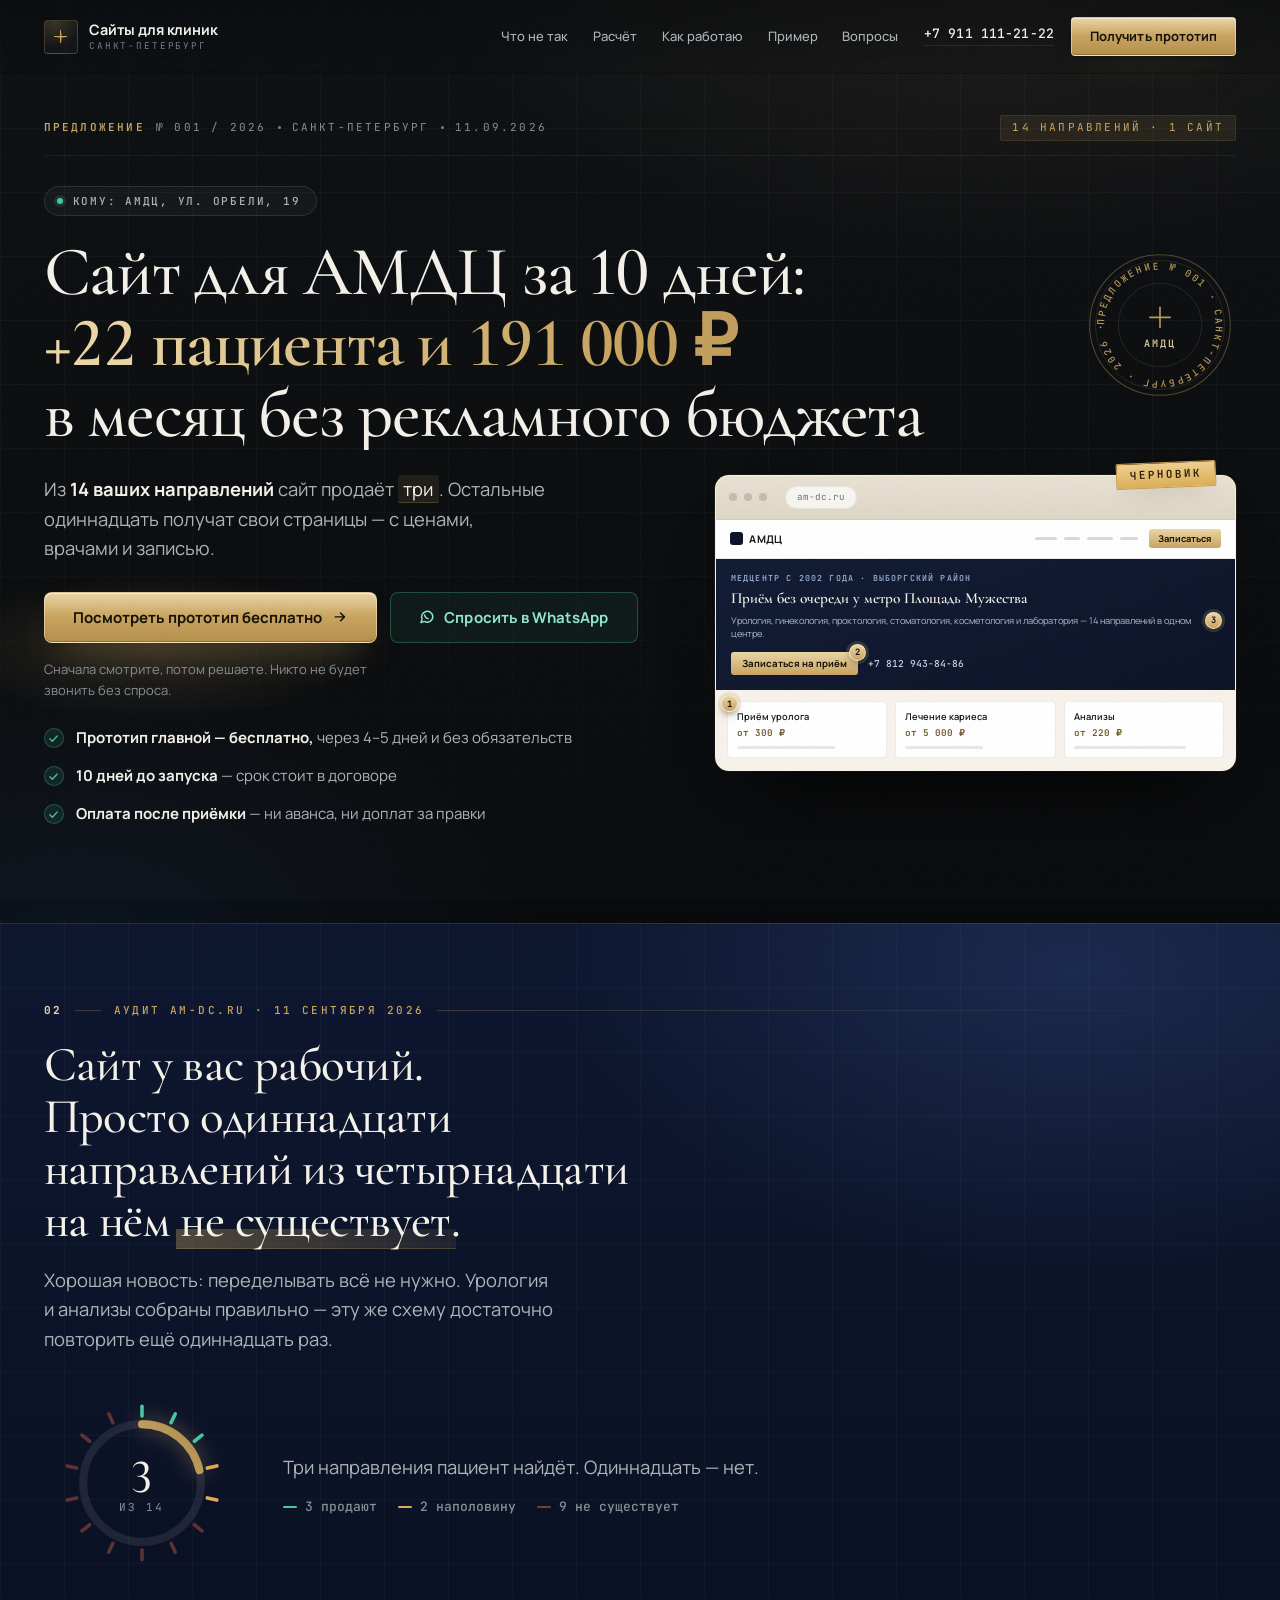
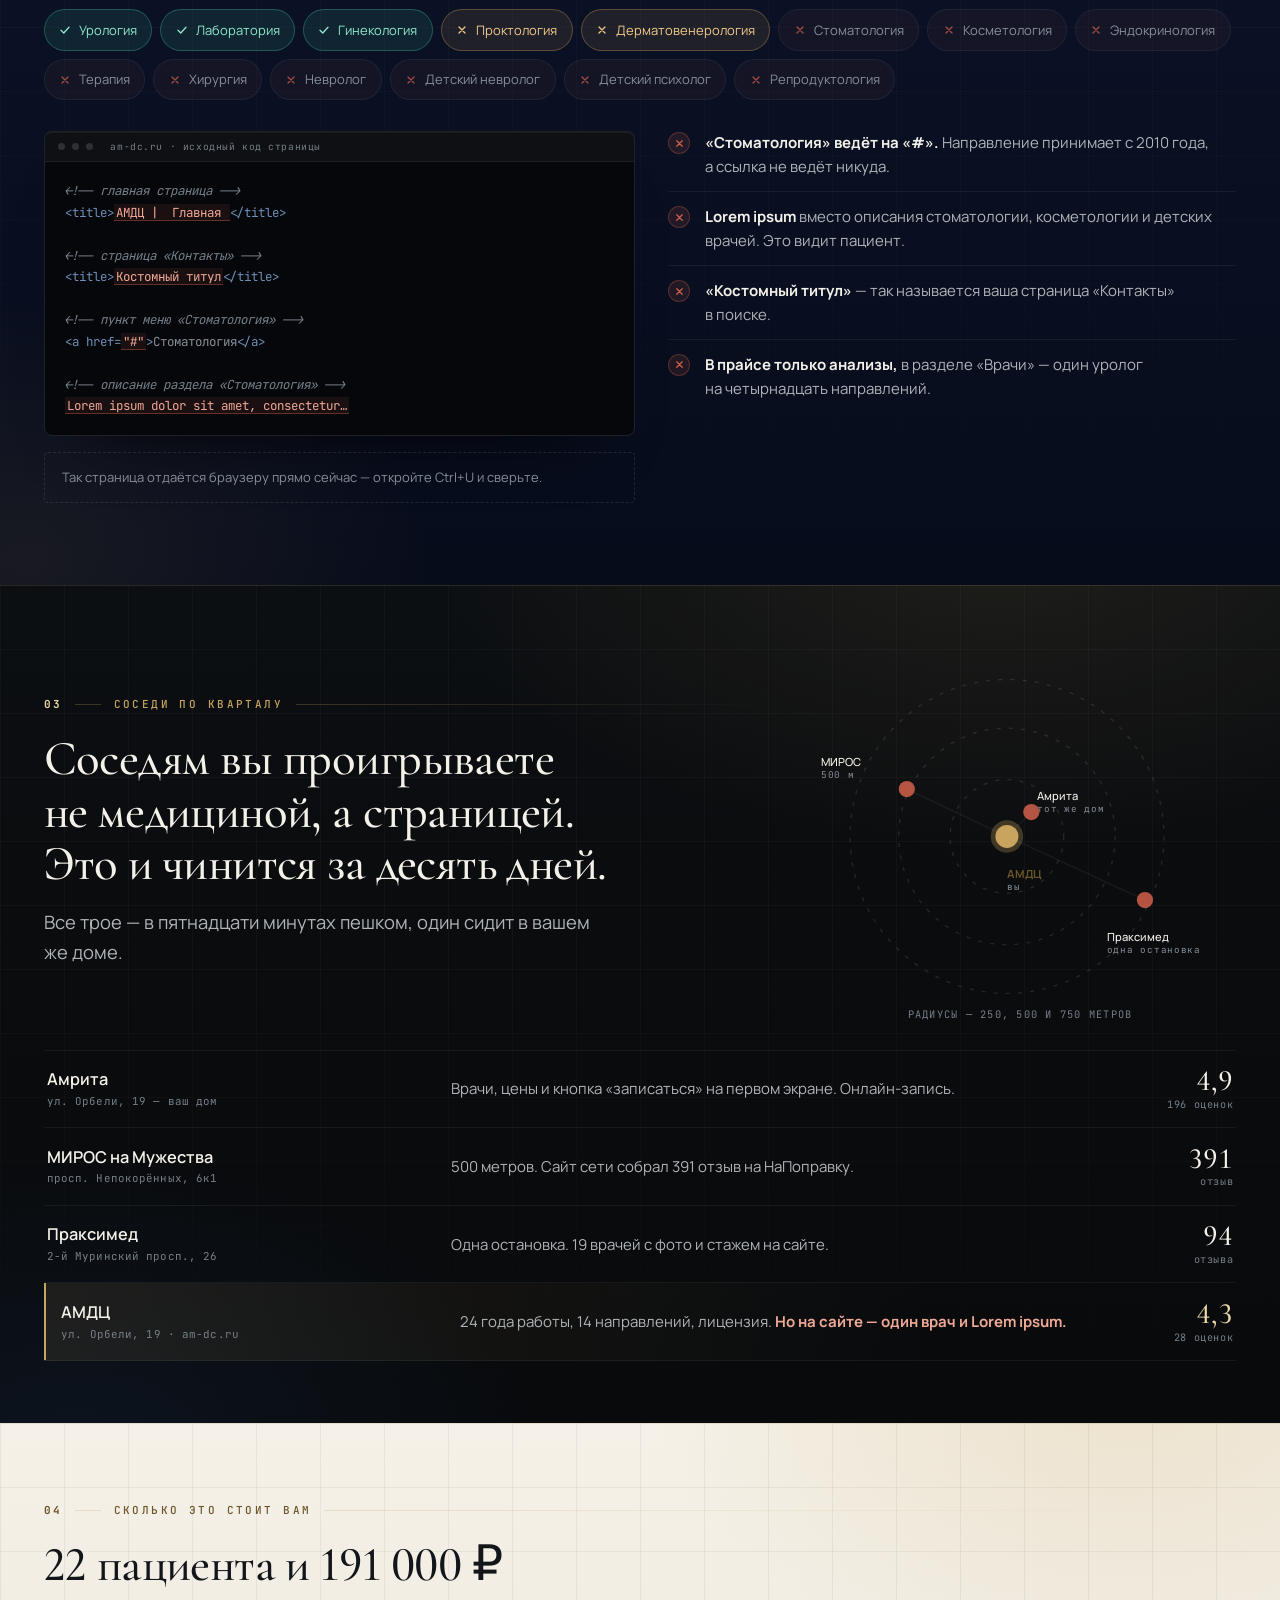
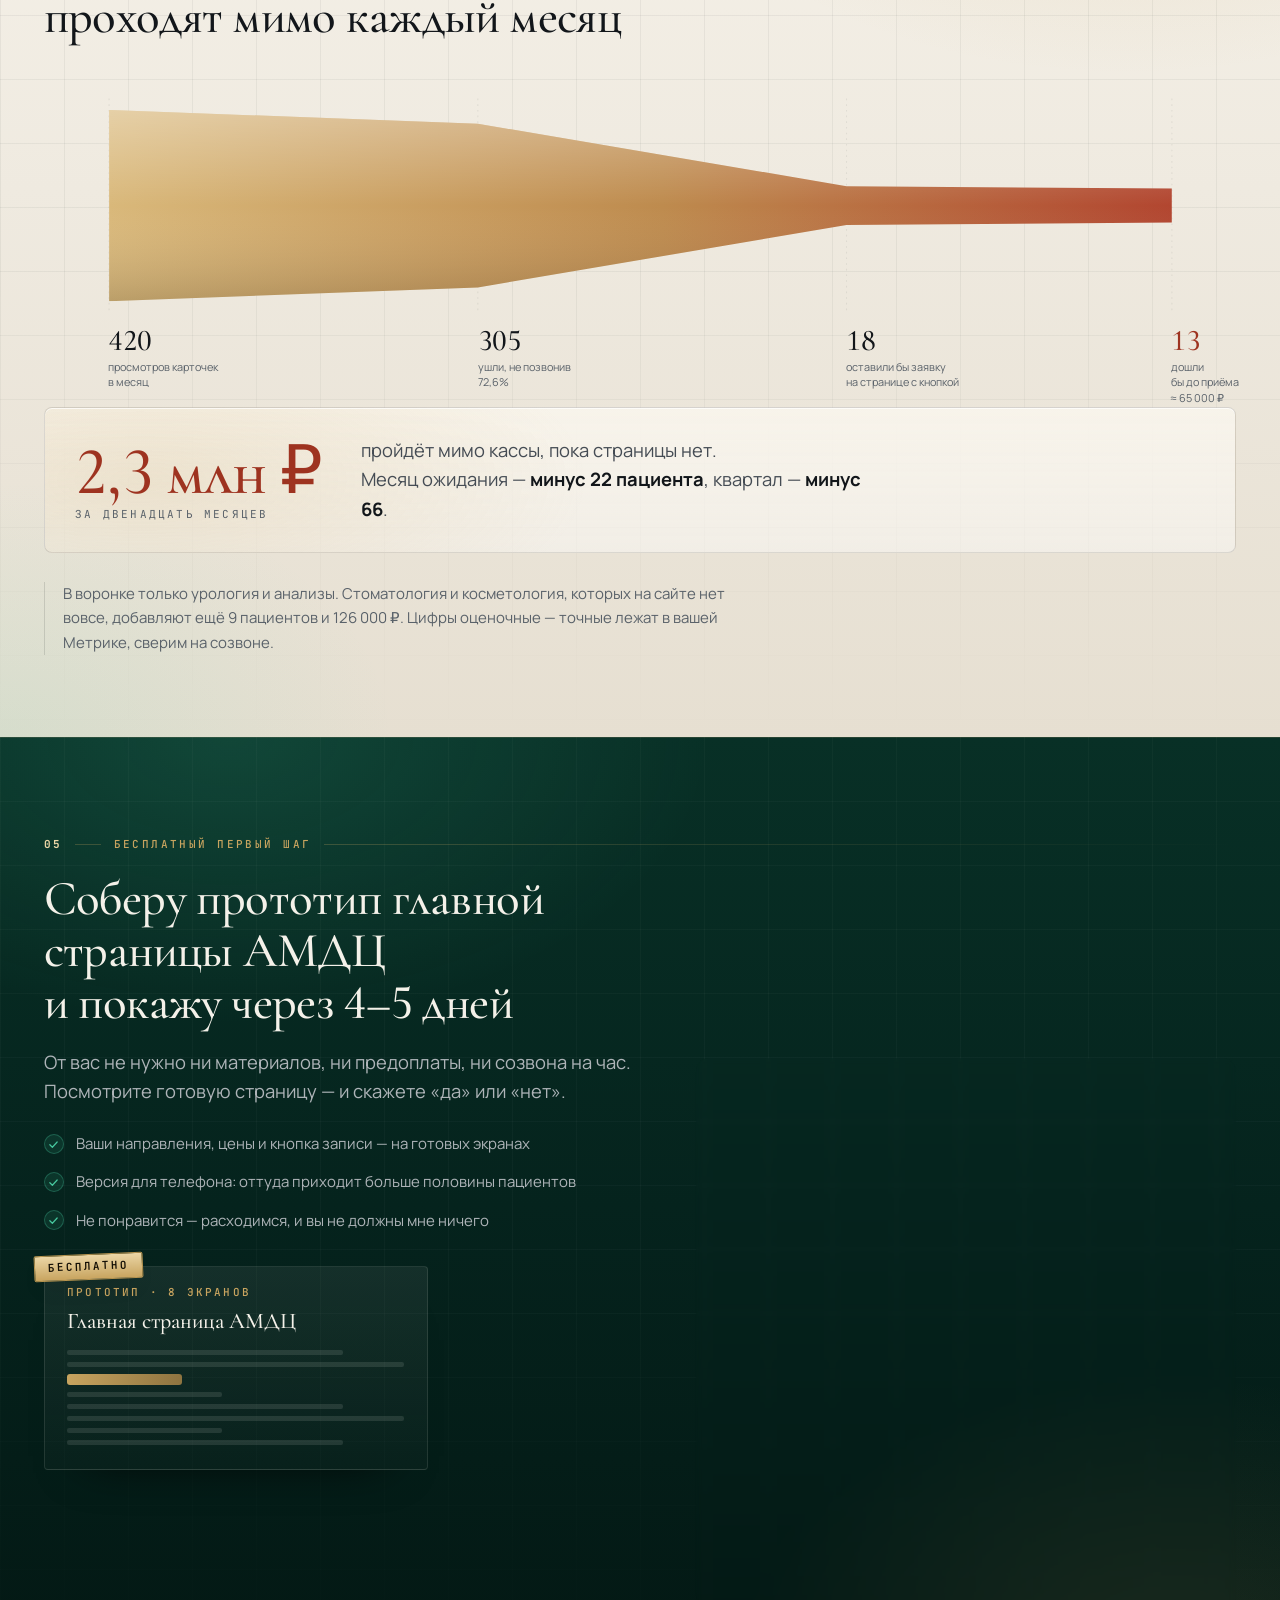
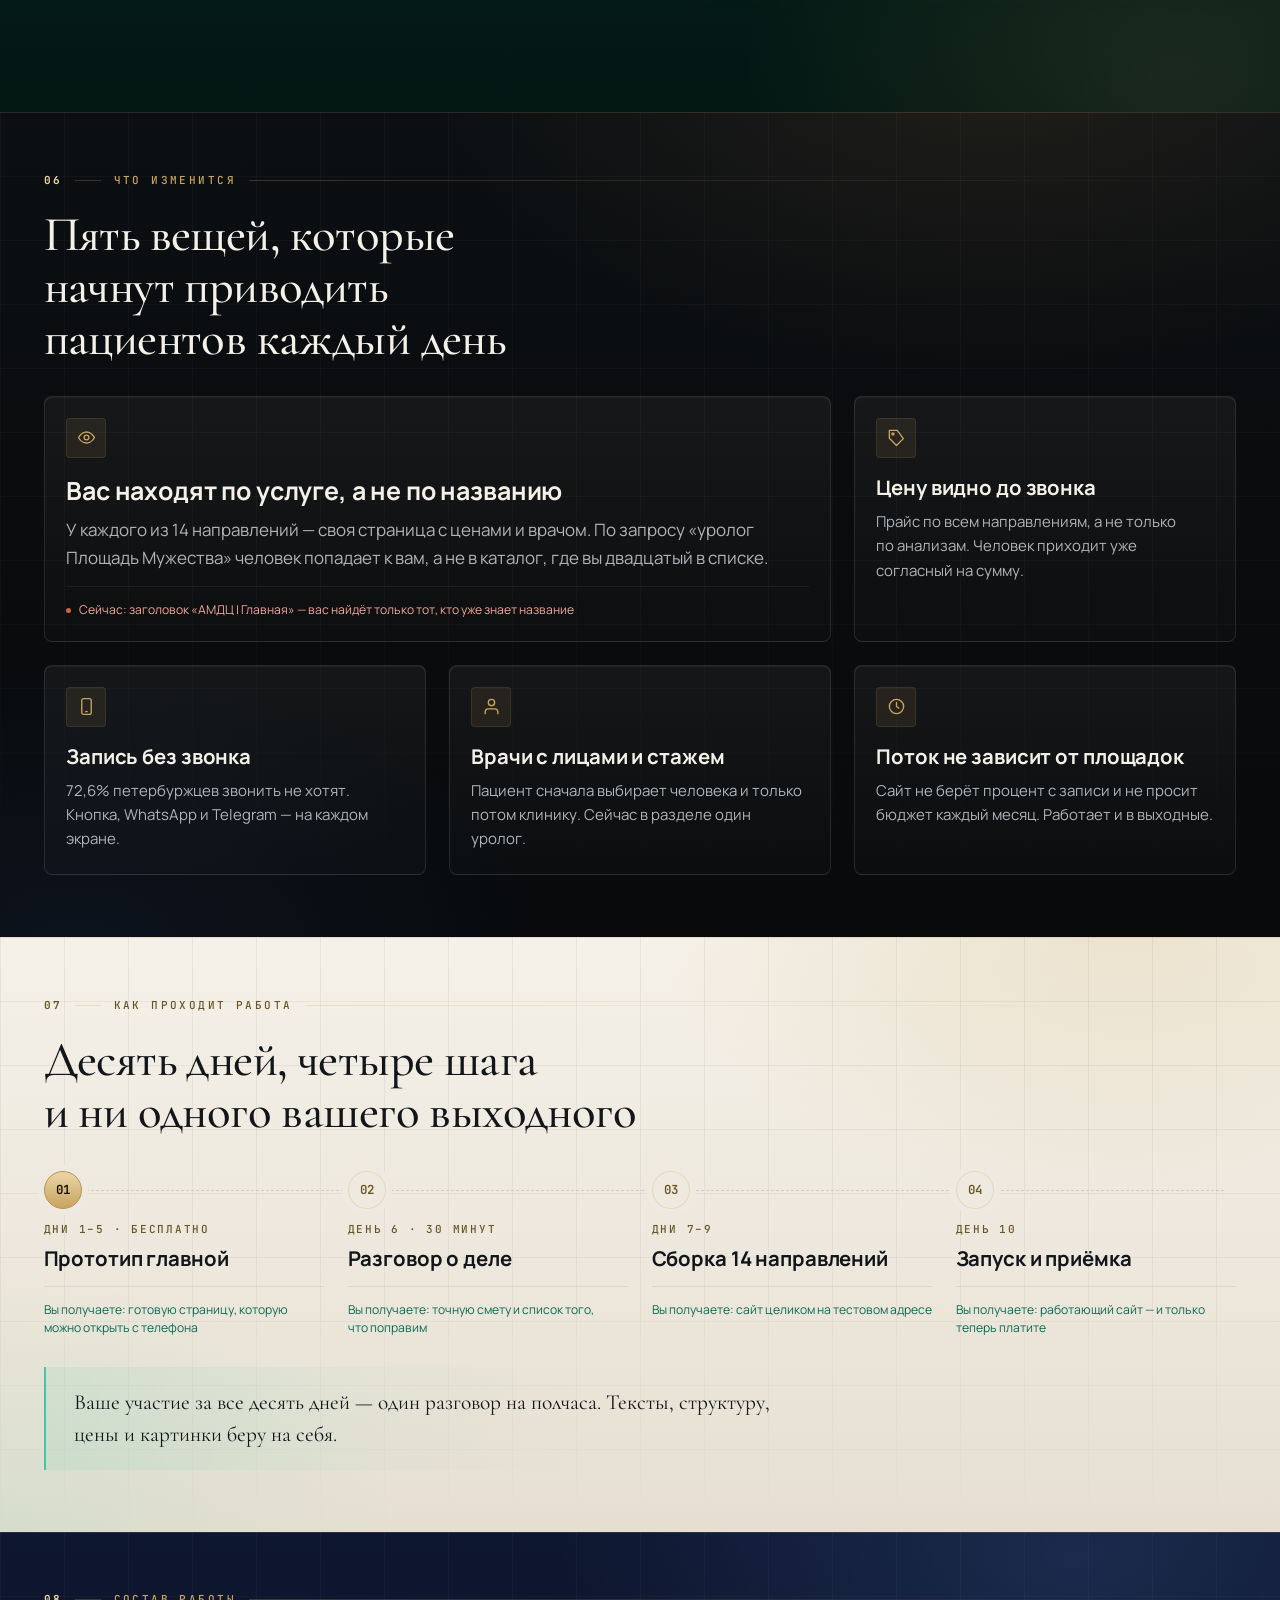
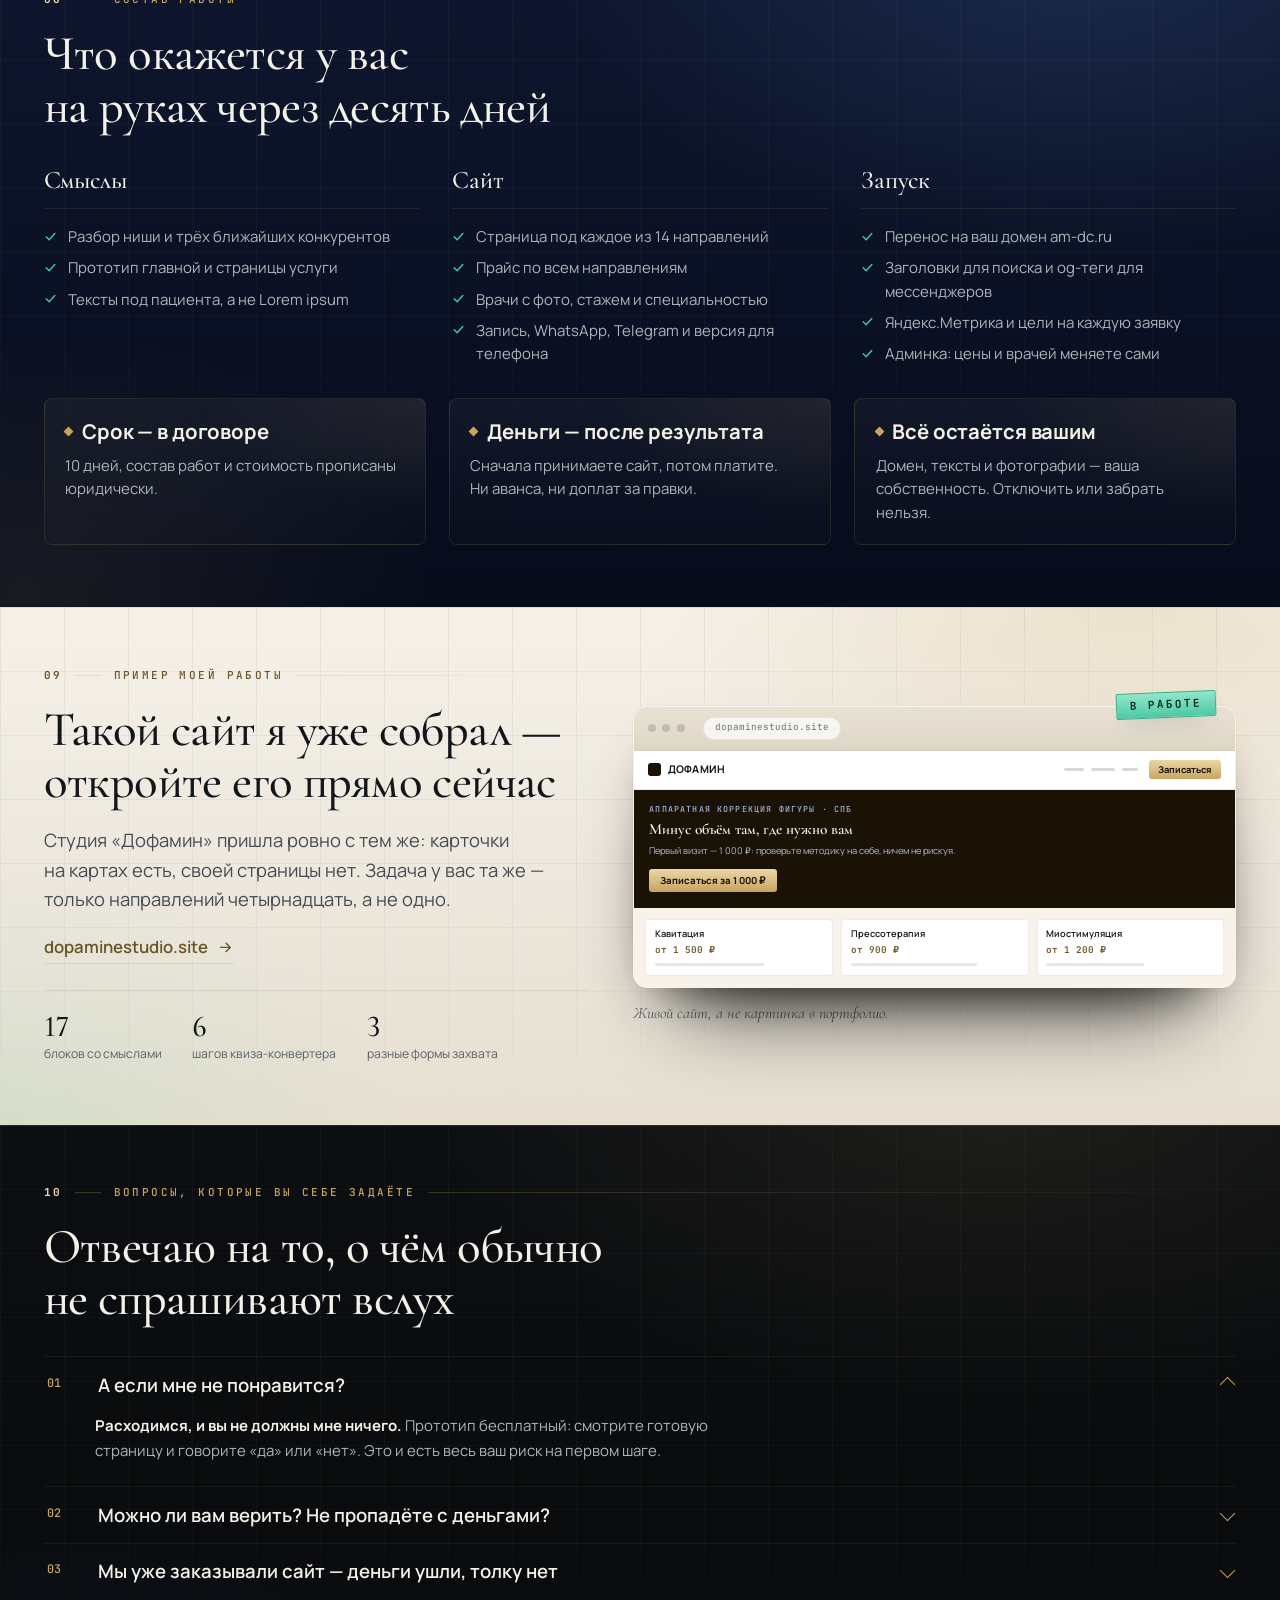
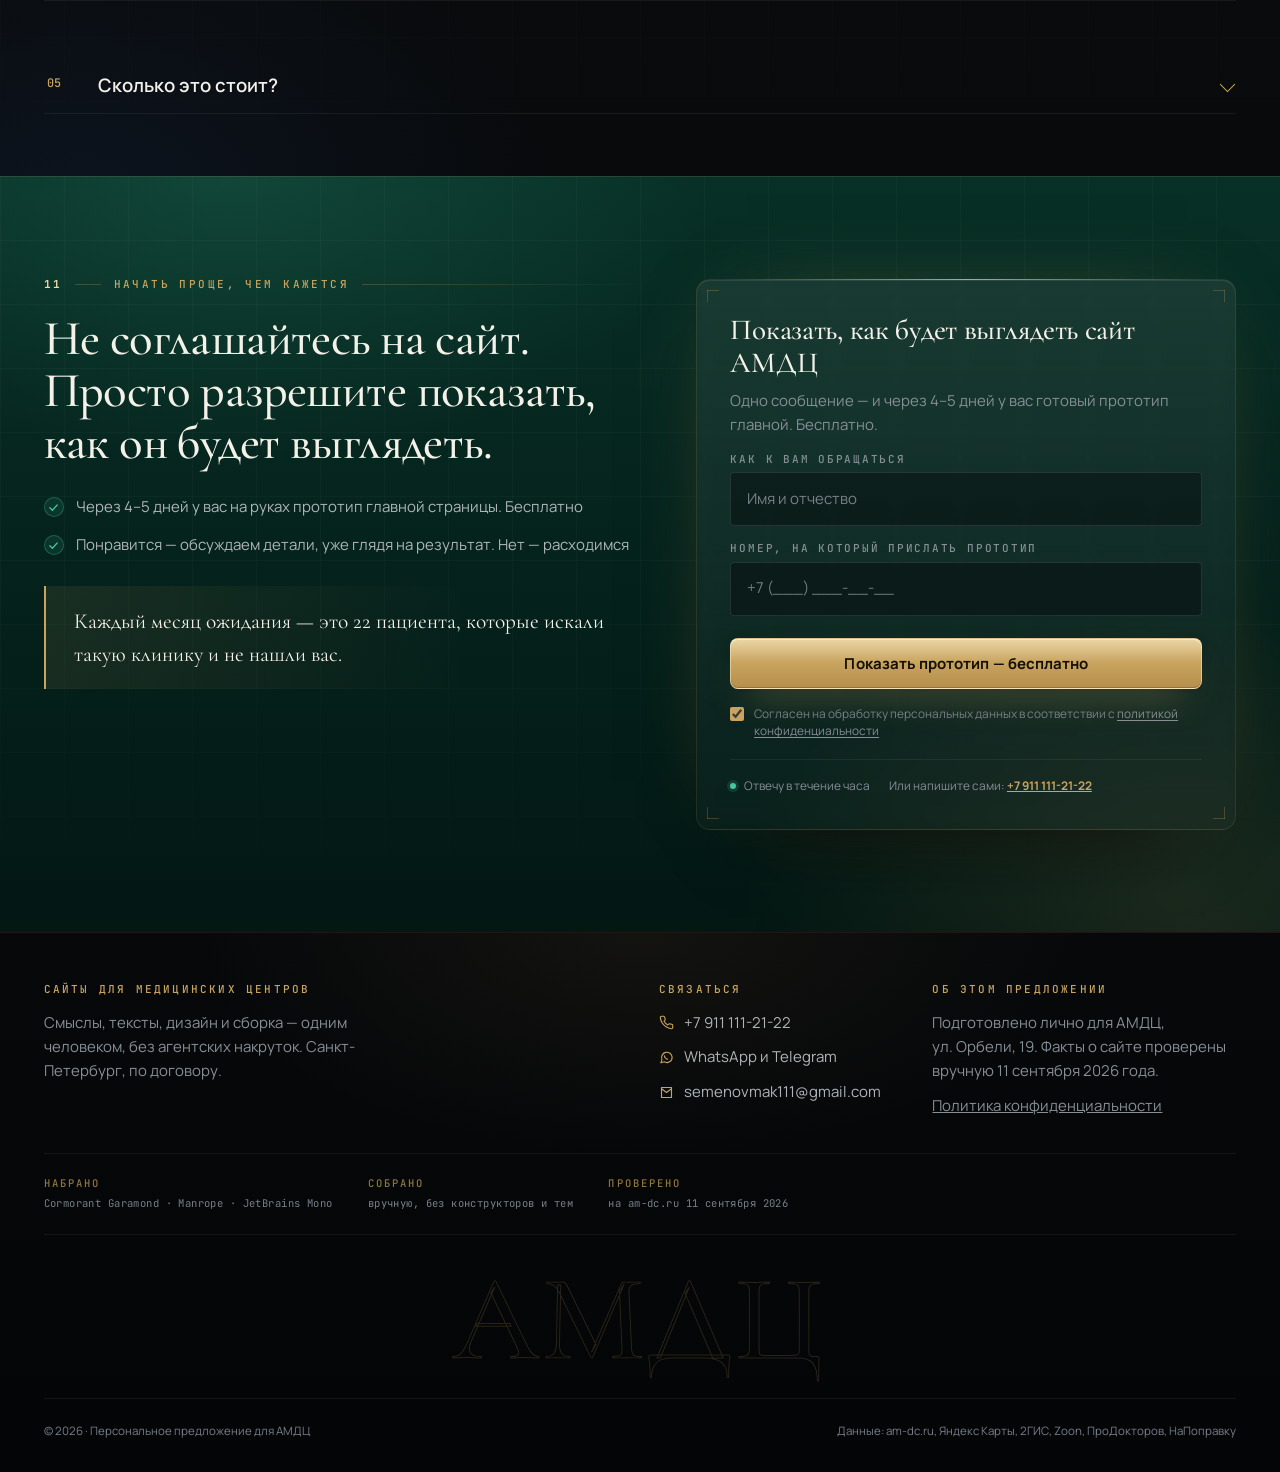
==== index.html @ 9b4b4771 "Вычитание смыслов: 16 блоков свелись к 11 Страница просила слишком много чтения — одна и та же мысль" ====
<!doctype html>
<html lang="ru">
<head>
<meta charset="utf-8">
<meta name="viewport" content="width=device-width,initial-scale=1">
<title>Сайт для АМДЦ за 10 дней — +22 пациента в месяц без рекламного бюджета</title>
<meta name="description" content="Персональное предложение для АМДЦ, ул. Орбели 19. Новый сайт за 10 дней: все 14 направлений с ценами, врачами и записью. Прототип главной — бесплатно, через 4–5 дней. Оплата после приёмки.">
<meta name="robots" content="noindex,nofollow">
<meta name="theme-color" content="#0A0C0E">
<meta property="og:type" content="website">
<meta property="og:title" content="Сайт для АМДЦ за 10 дней — +22 пациента в месяц">
<meta property="og:description" content="Сейчас из 14 направлений на сайте работают 3. Прототип главной — бесплатно, через 4–5 дней.">
<link rel="icon" href="data:image/svg+xml,<svg xmlns='http://www.w3.org/2000/svg' viewBox='0 0 32 32'><rect width='32' height='32' rx='4' fill='%230A0C0E'/><rect x='1.5' y='1.5' width='29' height='29' rx='3' fill='none' stroke='%23C8A45F' stroke-width='1'/><path d='M16 9v14M9 16h14' stroke='%23C8A45F' stroke-width='2.4' stroke-linecap='round'/></svg>">
<script>document.documentElement.className+=" js";</script>
<!-- Гарнитуры первого экрана. Кириллический Cormorant несёт
     заголовок, кириллический Manrope — подводку и кнопку;
     оба нужны раньше всего остального, поэтому запрашиваются
     параллельно с таблицами стилей, а не после них. -->
<link rel="preload" as="font" type="font/woff2" crossorigin href="assets/fonts/cormorant-cyrillic.woff2">
<link rel="preload" as="font" type="font/woff2" crossorigin href="assets/fonts/manrope-cyrillic.woff2">
<link rel="stylesheet" href="assets/fonts.css">
<link rel="stylesheet" href="assets/style.css">
<!-- Телефонный слой. Подключён последним и целиком живёт
     внутри @media (max-width:860px) — на широком экране
     не меняет ни одного пикселя. -->
<link rel="stylesheet" href="assets/mobile.css">
</head>
<body>

<div class="progress" aria-hidden="true"></div>

<!-- Рельса разделов: засечка на каждый блок, на левом поле.
     Показывает, где человек находится в документе, и даёт
     вернуться к любому развороту одним движением. -->
<nav class="rail" aria-label="Разделы страницы"></nav>

<svg width="0" height="0" style="position:absolute" aria-hidden="true">
  <defs>
    <symbol id="i-check" viewBox="0 0 24 24"><path d="M4 12.5l5.5 5.5L20 6.5"/></symbol>
    <symbol id="i-x" viewBox="0 0 24 24"><path d="M6 6l12 12M18 6L6 18"/></symbol>
    <symbol id="i-arr" viewBox="0 0 24 24"><path d="M5 12h14M13 6l6 6-6 6"/></symbol>
    <symbol id="i-phone" viewBox="0 0 24 24"><path d="M22 16.9v3a2 2 0 01-2.2 2 19.8 19.8 0 01-8.6-3.1 19.5 19.5 0 01-6-6A19.8 19.8 0 012.1 4.2 2 2 0 014.1 2h3a2 2 0 012 1.7c.1 1 .4 1.9.7 2.8a2 2 0 01-.4 2.1L8.1 9.9a16 16 0 006 6l1.3-1.3a2 2 0 012.1-.4c.9.3 1.8.6 2.8.7a2 2 0 011.7 2z"/></symbol>
    <symbol id="i-mail" viewBox="0 0 24 24"><path d="M4 4h16v16H4z"/><path d="M4 6l8 6 8-6"/></symbol>
    <symbol id="i-wa" viewBox="0 0 24 24"><path d="M21 11.5a8.5 8.5 0 01-12.7 7.4L3 20.5l1.7-5.1A8.5 8.5 0 1121 11.5z"/><path d="M8.6 9.2c.3 2.5 2.6 4.9 5.2 5.5"/></symbol>
    <symbol id="i-tg" viewBox="0 0 24 24"><path d="M21.5 4.3L2.9 11.5c-.9.35-.9 1.5.05 1.75l4.6 1.3 1.75 5.3c.25.75 1.2.9 1.7.3l2.5-2.9 4.7 3.45c.7.5 1.7.1 1.85-.75l2.4-14.3c.15-.9-.75-1.6-1.45-1.35z"/><path d="M7.55 14.55L18.3 7.4l-8.1 8.35-.3 3.55"/></symbol>
    <symbol id="i-eye" viewBox="0 0 24 24"><path d="M2 12s3.6-7 10-7 10 7 10 7-3.6 7-10 7-10-7-10-7z"/><circle cx="12" cy="12" r="3"/></symbol>
    <symbol id="i-price" viewBox="0 0 24 24"><path d="M20.6 13.4L12 22l-9-9V3h10z"/><circle cx="7.5" cy="7.5" r="1.3"/></symbol>
    <symbol id="i-user" viewBox="0 0 24 24"><path d="M20 21v-2a4 4 0 00-4-4H8a4 4 0 00-4 4v2"/><circle cx="12" cy="7" r="4"/></symbol>
    <symbol id="i-clock" viewBox="0 0 24 24"><circle cx="12" cy="12" r="9"/><path d="M12 7v5l3 2"/></symbol>
    <symbol id="i-shield" viewBox="0 0 24 24"><path d="M12 22s8-4 8-10V5l-8-3-8 3v7c0 6 8 10 8 10z"/></symbol>
    <symbol id="i-phone-m" viewBox="0 0 24 24"><rect x="6" y="2" width="12" height="20" rx="2.5"/><path d="M11 18.5h2"/></symbol>
  </defs>
</svg>

<!-- ============ ШАПКА ============ -->
<header class="top">
  <div class="wrap">
    <a class="brand" href="#top">
      <span class="mark">+</span>
      <span>
        <span class="bname">Сайты для клиник</span>
        <span class="bsub">Санкт-Петербург</span>
      </span>
    </a>
    <nav class="menu">
      <a href="#problem">Что не так</a>
      <a href="#money">Расчёт</a>
      <a href="#how">Как работаю</a>
      <a href="#case">Пример</a>
      <a href="#faq">Вопросы</a>
    </nav>
    <div class="topr">
      <a class="toptel" href="tel:+79111112122">+7 911 111-21-22</a>
      <a class="btn sm" href="#start"><span class="w-lg">Получить прототип</span><span class="w-sm">Прототип</span></a>
    </div>
  </div>
</header>

<!-- ============ 1. ПЕРВЫЙ ЭКРАН ============ -->
<!-- До линии сгиба обязаны попасть адресат, заголовок, одна
     строка подводки и кнопка. Всё остальное подтверждает
     решение, а не открывает его. -->
<section class="hero band b-onyx" id="top" data-sec="s01" data-title="Предложение">
  <div class="glow" aria-hidden="true"></div>
  <div class="wrap">

    <div class="docline">
      <span class="k">Предложение</span>
      <span class="v">№ 001 / 2026</span>
      <span class="sep city" aria-hidden="true"></span>
      <span class="v city">Санкт-Петербург</span>
      <span class="sep date" aria-hidden="true"></span>
      <span class="v date">11.09.2026</span>
      <span class="r">14 направлений · 1 сайт</span>
    </div>

    <!-- Гравированная печать. Единственный по-настоящему
         подвижный объект на странице: оборот за 54 секунды. -->
    <svg class="seal" viewBox="0 0 120 120" aria-hidden="true">
      <defs>
        <path id="seal-arc"
              d="M60,60 m-44,0 a44,44 0 1,1 88,0 a44,44 0 1,1 -88,0"/>
      </defs>
      <circle class="edge" cx="60" cy="60" r="55.5"/>
      <circle class="edge-in" cx="60" cy="60" r="51"/>
      <g class="ring">
        <text>
          <textPath href="#seal-arc" startOffset="0"
                    textLength="276.4" lengthAdjust="spacing"
          >ПРЕДЛОЖЕНИЕ № 001 · САНКТ-ПЕТЕРБУРГ · 2026 ·</textPath>
        </text>
      </g>
      <circle class="edge-in" cx="60" cy="60" r="33"/>
      <line class="cross" x1="60" y1="46" x2="60" y2="62"/>
      <line class="cross" x1="52" y1="54" x2="68" y2="54"/>
      <text class="core" x="60" y="77">АМДЦ</text>
    </svg>

    <div class="addressee"><i></i>Кому: АМДЦ, ул. Орбели, 19</div>

    <h1><span class="ln"><i>Сайт для АМДЦ за 10 дней:</i></span><span class="ln big"><i>+22 пациента и 191 000 ₽</i></span><span class="ln"><i>в месяц без рекламного бюджета</i></span></h1>

    <div class="hero-grid">

      <div class="hero-l">
        <p class="lede">Из <b>14 ваших направлений</b> сайт продаёт <mark>три</mark>. Остальные одиннадцать получат свои страницы — с ценами, врачами и записью.</p>

        <div class="ctarow">
          <div class="btns">
            <a class="btn" href="#start">Посмотреть прототип бесплатно <svg class="i"><use href="#i-arr"/></svg></a>
            <a class="btn wa" href="https://wa.me/79111112122?text=%D0%97%D0%B4%D1%80%D0%B0%D0%B2%D1%81%D1%82%D0%B2%D1%83%D0%B9%D1%82%D0%B5%21%20%D0%AD%D1%82%D0%BE%20%D0%90%D0%9C%D0%94%D0%A6.%20%D0%9F%D0%BE%D0%BA%D0%B0%D0%B6%D0%B8%D1%82%D0%B5%20%D0%BF%D1%80%D0%BE%D1%82%D0%BE%D1%82%D0%B8%D0%BF." target="_blank" rel="noopener"><svg class="i"><use href="#i-wa"/></svg> Спросить в WhatsApp</a>
          </div>
          <div class="undercta">Сначала смотрите, потом решаете. Никто не будет звонить без спроса.</div>
        </div>

        <ul class="bul">
          <li><span class="ck"><svg class="i"><use href="#i-check"/></svg></span><span><b>Прототип главной — бесплатно,</b> через 4–5 дней и без обязательств</span></li>
          <li><span class="ck"><svg class="i"><use href="#i-check"/></svg></span><span><b>10 дней до запуска</b> — срок стоит в договоре</span></li>
          <li><span class="ck"><svg class="i"><use href="#i-check"/></svg></span><span><b>Оплата после приёмки</b> — ни аванса, ни доплат за правки</span></li>
        </ul>
      </div>

      <div class="hero-r">
        <div class="shot">
          <span class="stamp amber onstamp">Черновик</span>
          <div class="win">
            <div class="bar"><i></i><i></i><i></i><span class="url">am-dc.ru</span></div>
            <div class="mk-nav">
              <span class="mk-logo"><i></i><span>АМДЦ</span></span>
              <span class="mk-menu"><i style="width:22px"></i><i style="width:16px"></i><i style="width:26px"></i><i style="width:18px"></i></span>
              <span class="mk-btn">Записаться</span>
            </div>
            <div class="mk-hero">
              <div class="mk-eye">Медцентр с 2002 года · Выборгский район</div>
              <div class="mk-h">Приём без очереди у метро Площадь Мужества</div>
              <div class="mk-sub">Урология, гинекология, проктология, стоматология, косметология и лаборатория — 14 направлений в одном центре.<em class="pin">3</em></div>
              <div class="mk-cta"><span class="b">Записаться на приём<em class="pin">2</em></span><span class="t">+7 812 943-84-86</span></div>
            </div>
            <div class="mk-cards">
              <div class="mk-card"><em class="pin">1</em><div class="n">Приём уролога</div><div class="p">от 300 ₽</div><i class="l" style="width:70%"></i></div>
              <div class="mk-card"><div class="n">Лечение кариеса</div><div class="p">от 5 000 ₽</div><i class="l" style="width:55%"></i></div>
              <div class="mk-card"><div class="n">Анализы</div><div class="p">от 220 ₽</div><i class="l" style="width:80%"></i></div>
            </div>
          </div>
        </div>
        <div class="pins">
          <span><b>1</b>Цена видна до звонка</span>
          <span><b>2</b>Запись в одно касание</span>
          <span><b>3</b>Все 14 направлений</span>
        </div>
        <div class="capt">Так будет выглядеть первый экран. Прототип — бесплатно, через 4–5 дней.</div>
      </div>

    </div>
  </div>
</section>

<!-- ============ 2. ЧТО НЕ ТАК ============ -->
<!-- Один блок вместо трёх: покрытие направлений, исходный код
     и находки. Мысль одна — чинить нужно не всё. -->
<section class="band b-indigo" id="problem" data-sec="s02" data-title="Что не так">
  <div class="wrap">
    <div class="rub"><span class="n">02</span>Аудит am-dc.ru · 11 сентября 2026</div>
    <h2 class="wide">Сайт у вас рабочий. Просто одиннадцати направлений из четырнадцати на нём <mark>не существует</mark>.</h2>
    <p class="lede">Хорошая новость: переделывать всё не нужно. Урология и анализы собраны правильно — эту же схему достаточно повторить ещё одиннадцать раз.</p>
    <div class="score">
    <figure class="ring" role="img" aria-label="Три направления из четырнадцати имеют страницу с ценой">
      <svg viewBox="0 0 120 120" aria-hidden="true">
        <defs>
          <linearGradient id="au-arc" x1="0" y1="0" x2="1" y2="1">
            <stop offset="0" stop-color="#EBD6A6"/>
            <stop offset="1" stop-color="#AE8946"/>
          </linearGradient>
        </defs>
        <circle class="rg-bg" cx="60" cy="60" r="36.0"/>
        <circle class="rg-fg" cx="60" cy="60" r="36.0"
                stroke-dasharray="48.47 177.72" transform="rotate(-90 60 60)"/>
        <line class="t-yes" x1="60.00" y1="19.00" x2="60.00" y2="13.00"/>
        <line class="t-yes" x1="77.79" y1="23.06" x2="80.39" y2="17.65"/>
        <line class="t-yes" x1="92.06" y1="34.44" x2="96.75" y2="30.70"/>
        <line class="t-part" x1="99.97" y1="50.88" x2="105.82" y2="49.54"/>
        <line class="t-part" x1="99.97" y1="69.12" x2="105.82" y2="70.46"/>
        <line class="t-no" x1="92.06" y1="85.56" x2="96.75" y2="89.30"/>
        <line class="t-no" x1="77.79" y1="96.94" x2="80.39" y2="102.35"/>
        <line class="t-no" x1="60.00" y1="101.00" x2="60.00" y2="107.00"/>
        <line class="t-no" x1="42.21" y1="96.94" x2="39.61" y2="102.35"/>
        <line class="t-no" x1="27.94" y1="85.56" x2="23.25" y2="89.30"/>
        <line class="t-no" x1="20.03" y1="69.12" x2="14.18" y2="70.46"/>
        <line class="t-no" x1="20.03" y1="50.88" x2="14.18" y2="49.54"/>
        <line class="t-no" x1="27.94" y1="34.44" x2="23.25" y2="30.70"/>
        <line class="t-no" x1="42.21" y1="23.06" x2="39.61" y2="17.65"/>
      </svg>
      <figcaption><b>3</b><i>из 14</i></figcaption>
    </figure>
      <div class="c">
        <p>Три направления пациент найдёт. Одиннадцать — нет.</p>
        <div class="ded">
          <span><i class="t-yes"></i>3 продают</span>
          <span><i class="t-part"></i>2 наполовину</span>
          <span><i class="t-no"></i>9 не существует</span>
        </div>
      </div>
    </div>
    <div class="dirs">
      <span class="dir yes"><svg class="i"><use href="#i-check"/></svg>Урология</span>
      <span class="dir yes"><svg class="i"><use href="#i-check"/></svg>Лаборатория</span>
      <span class="dir yes"><svg class="i"><use href="#i-check"/></svg>Гинекология</span>
      <span class="dir part"><svg class="i"><use href="#i-x"/></svg>Проктология</span>
      <span class="dir part"><svg class="i"><use href="#i-x"/></svg>Дерматовенерология</span>
      <span class="dir no"><svg class="i"><use href="#i-x"/></svg>Стоматология</span>
      <span class="dir no"><svg class="i"><use href="#i-x"/></svg>Косметология</span>
      <span class="dir no"><svg class="i"><use href="#i-x"/></svg>Эндокринология</span>
      <span class="dir no"><svg class="i"><use href="#i-x"/></svg>Терапия</span>
      <span class="dir no"><svg class="i"><use href="#i-x"/></svg>Хирургия</span>
      <span class="dir no"><svg class="i"><use href="#i-x"/></svg>Невролог</span>
      <span class="dir no"><svg class="i"><use href="#i-x"/></svg>Детский невролог</span>
      <span class="dir no"><svg class="i"><use href="#i-x"/></svg>Детский психолог</span>
      <span class="dir no"><svg class="i"><use href="#i-x"/></svg>Репродуктология</span>
    </div>
    <div class="audit">
      <div>
        <div class="code">
          <div class="bar"><i></i><i></i><i></i><span>am-dc.ru · исходный код страницы</span></div>
<pre><span class="cm">&lt;!-- главная страница --&gt;</span>
<span class="tag">&lt;title&gt;</span><span class="bad">АМДЦ |  Главная </span><span class="tag">&lt;/title&gt;</span>

<span class="cm">&lt;!-- страница «Контакты» --&gt;</span>
<span class="tag">&lt;title&gt;</span><span class="bad">Костомный титул</span><span class="tag">&lt;/title&gt;</span>

<span class="cm">&lt;!-- пункт меню «Стоматология» --&gt;</span>
<span class="tag">&lt;a href=</span><span class="bad">"#"</span><span class="tag">&gt;</span>Стоматология<span class="tag">&lt;/a&gt;</span>

<span class="cm">&lt;!-- описание раздела «Стоматология» --&gt;</span>
<span class="bad">Lorem ipsum dolor sit amet, consectetur…</span></pre>
        </div>
        <div class="aside">Так страница отдаётся браузеру прямо сейчас — откройте Ctrl+U и сверьте.</div>
      </div>
      <div>
        <ul class="findings">
          <li><span class="x"><svg class="i"><use href="#i-x"/></svg></span><span><b>«Стоматология» ведёт на «#».</b> Направление принимает с 2010 года, а ссылка не ведёт никуда.</span></li>
          <li><span class="x"><svg class="i"><use href="#i-x"/></svg></span><span><b>Lorem ipsum</b> вместо описания стоматологии, косметологии и детских врачей. Это видит пациент.</span></li>
          <li><span class="x"><svg class="i"><use href="#i-x"/></svg></span><span><b>«Костомный титул»</b> — так называется ваша страница «Контакты» в поиске.</span></li>
          <li><span class="x"><svg class="i"><use href="#i-x"/></svg></span><span><b>В прайсе только анализы,</b> в разделе «Врачи» — один уролог на четырнадцать направлений.</span></li>
        </ul>
      </div>
    </div>
  </div>
</section>

<!-- ============ 3. СОСЕДИ ============ -->
<section class="band b-onyx tight" data-sec="s03" data-title="Соседи">
  <div class="wrap">
    <div class="vs-head">
      <div class="vs-intro">
        <div class="rub"><span class="n">03</span>Соседи по кварталу</div>
        <h2 class="wide">Соседям вы проигрываете не медициной, а страницей. Это и чинится за десять дней.</h2>
        <p class="lede">Все трое — в пятнадцати минутах пешком, один сидит в вашем же доме.</p>
      </div>
      <figure class="quarter" role="img"
              aria-label="Схема: АМДЦ и три ближайших конкурента в радиусе 750 метров">
        <svg viewBox="0 0 320 260" aria-hidden="true">
          <g class="q-rings">
            <circle cx="150" cy="140" r="42"/>
            <circle cx="150" cy="140" r="80"/>
            <circle cx="150" cy="140" r="116"/>
          </g>
          <g class="q-ray">
            <line x1="150" y1="140" x2="76" y2="105"/>
            <line x1="150" y1="140" x2="252" y2="187"/>
            <line x1="150" y1="140" x2="168" y2="122"/>
          </g>
          <circle class="q-dot q-them" cx="76"  cy="105" r="6"/>
          <circle class="q-dot q-them" cx="252" cy="187" r="6"/>
          <circle class="q-dot q-them" cx="168" cy="122" r="6"/>
          <circle class="q-dot q-me"   cx="150" cy="140" r="8.5"/>
        </svg>
        <span class="q-lab q-l-me"   style="--x:47%;--y:59%">АМДЦ<i>вы</i></span>
        <span class="q-lab q-l-a"    style="--x:54%;--y:38%">Амрита<i>тот же дом</i></span>
        <span class="q-lab q-l-m"    style="--x:4%;--y:29%">МИРОС<i>500 м</i></span>
        <span class="q-lab q-l-p"    style="--x:70%;--y:76%">Праксимед<i>одна остановка</i></span>
        <figcaption>Радиусы — 250, 500 и 750 метров</figcaption>
      </figure>
    </div>
    <div class="vs">
      <div class="row ok">
        <div class="who">Амрита<small>ул. Орбели, 19 — ваш дом</small></div>
        <div class="what">Врачи, цены и кнопка «записаться» на первом экране. Онлайн-запись.</div>
        <div class="rate"><div class="n">4,9</div><div class="o">196 оценок</div></div>
      </div>
      <div class="row ok">
        <div class="who">МИРОС на Мужества<small>просп. Непокорённых, 6к1</small></div>
        <div class="what">500 метров. Сайт сети собрал 391 отзыв на НаПоправку.</div>
        <div class="rate"><div class="n">391</div><div class="o">отзыв</div></div>
      </div>
      <div class="row ok">
        <div class="who">Праксимед<small>2-й Муринский просп., 26</small></div>
        <div class="what">Одна остановка. 19 врачей с фото и стажем на сайте.</div>
        <div class="rate"><div class="n">94</div><div class="o">отзыва</div></div>
      </div>
      <div class="row me">
        <div class="who">АМДЦ<small>ул. Орбели, 19 · am-dc.ru</small></div>
        <div class="what">24 года работы, 14 направлений, лицензия. <b>Но на сайте — один врач и Lorem ipsum.</b></div>
        <div class="rate"><div class="n">4,3</div><div class="o">28 оценок</div></div>
      </div>
    </div>
  </div>
</section>

<!-- ============ 4. АРИФМЕТИКА ============ -->
<section class="band b-paper" id="money" data-sec="s04" data-title="Арифметика">
  <div class="wrap">
    <div class="rub"><span class="n">04</span>Сколько это стоит вам</div>
    <h2 class="wide">22 пациента и 191 000 ₽ проходят мимо каждый месяц</h2>
    <figure class="funnel" role="img"
            aria-label="Из 420 просмотров карточек до приёма доходят 13 человек">
      <svg viewBox="0 0 1100 300" preserveAspectRatio="none" aria-hidden="true">
        <defs>
          <linearGradient id="fnl" x1="0" y1="0" x2="1" y2="0">
            <stop offset="0"   stop-color="#D9B87A"/>
            <stop offset=".52" stop-color="#BE8B4E"/>
            <stop offset="1"   stop-color="#B24630"/>
          </linearGradient>
          <linearGradient id="fnlv" x1="0" y1="0" x2="0" y2="1">
            <stop offset="0"   stop-color="#fff" stop-opacity=".34"/>
            <stop offset=".5"  stop-color="#fff" stop-opacity="0"/>
            <stop offset="1"   stop-color="#000" stop-opacity=".14"/>
          </linearGradient>
        </defs>
        <g class="fnl-grid">
          <line x1="60" y1="18" x2="60" y2="282"/>
          <line x1="400" y1="18" x2="400" y2="282"/>
          <line x1="740" y1="18" x2="740" y2="282"/>
          <line x1="1040" y1="18" x2="1040" y2="282"/>
        </g>
        <path class="fnl-body"
              d="M60 32 L400 49 L740 126 L1040 129 L1040 171 L740 174 L400 251 L60 268 Z"
              fill="url(#fnl)"/>
        <path class="fnl-body"
              d="M60 32 L400 49 L740 126 L1040 129 L1040 171 L740 174 L400 251 L60 268 Z"
              fill="url(#fnlv)"/>
      </svg>
      <figcaption class="fnl-lab">
        <span style="--x:5.4%;--v:100%">
          <b>420</b><i>просмотров карточек<br>в месяц</i></span>
        <span style="--x:36.4%;--v:85%">
          <b>305</b><i>ушли, не позвонив<br>72,6%</i></span>
        <span style="--x:67.3%;--v:21%">
          <b>18</b><i>оставили бы заявку<br>на странице с кнопкой</i></span>
        <span class="end" style="--x:94.5%;--v:18%">
          <b>13</b><i>дошли бы до приёма<br>≈ 65 000 ₽</i></span>
      </figcaption>
    </figure>
    <div class="total">
      <div class="big">2,3 млн ₽<small>за двенадцать месяцев</small></div>
      <div class="txt">пройдёт мимо кассы, пока страницы нет.<br>Месяц ожидания — <b>минус 22 пациента</b>, квартал — <b>минус 66</b>.</div>
    </div>
    <p class="note">В воронке только урология и анализы. Стоматология и косметология, которых на сайте нет вовсе, добавляют ещё 9 пациентов и 126 000 ₽. Цифры оценочные — точные лежат в вашей Метрике, сверим на созвоне.</p>
  </div>
</section>

<!-- ============ 5. ФОРМА ЗАХВАТА №1 ============ -->
<section class="band b-emerald roomy" id="start" data-sec="s05" data-title="Прототип">
  <div class="wrap">
    <div class="rub"><span class="n">05</span>Бесплатный первый шаг</div>
    <h2 class="wide">Соберу прототип главной страницы АМДЦ и покажу через 4–5 дней</h2>
    <div class="formgrid">
      <div class="l">
        <p class="lede">От вас не нужно ни материалов, ни предоплаты, ни созвона на час. Посмотрите готовую страницу — и скажете «да» или «нет».</p>
        <ul class="bul">
          <li><span class="ck"><svg class="i"><use href="#i-check"/></svg></span><span>Ваши направления, цены и кнопка записи — на готовых экранах</span></li>
          <li><span class="ck"><svg class="i"><use href="#i-check"/></svg></span><span>Версия для телефона: оттуда приходит больше половины пациентов</span></li>
          <li><span class="ck"><svg class="i"><use href="#i-check"/></svg></span><span>Не понравится — расходимся, и вы не должны мне ничего</span></li>
        </ul>
        <div class="doc">
          <span class="stamp gold">Бесплатно</span>
          <div class="sheet">
            <div class="t">Прототип · 8 экранов</div>
            <h4>Главная страница АМДЦ</h4>
            <div class="ln">
              <i class="m"></i><i></i><i class="acc"></i><i class="s"></i><i class="m"></i><i></i><i class="s"></i><i class="m"></i>
            </div>
          </div>
        </div>
      </div>
      <div class="r">
        <form class="form" style="margin-top:1.8rem" data-lead>
          <h3>Получить прототип главной — бесплатно</h3>
          <div class="sub">Напишу в WhatsApp и через 4–5 дней пришлю готовую страницу.</div>
          <div class="field">
            <label for="f1-name">Как к вам обращаться</label>
            <input id="f1-name" name="name" type="text" placeholder="Александр Валентинович" autocomplete="name">
          </div>
          <div class="field">
            <label for="f1-phone">Номер, на который прислать прототип</label>
            <input id="f1-phone" name="phone" type="tel" inputmode="tel" placeholder="+7 (___) ___-__-__" autocomplete="tel" required>
            <div class="hint">Это же номер WhatsApp — туда и пришлю ссылку.</div>
          </div>
          <button class="btn wide" type="submit">Получить прототип бесплатно</button>
          <label class="agree"><input type="checkbox" required checked><span>Согласен на обработку персональных данных в соответствии с <a href="privacy.html">политикой конфиденциальности</a></span></label>
          <div class="formfoot">
            <span class="dot"><i></i>Отвечу в течение часа</span>
            <span><b>0 ₽</b> и никаких обязательств</span>
          </div>
        </form>
      </div>
    </div>
  </div>
</section>

<!-- ============ 6. ЧТО ИЗМЕНИТСЯ ============ -->
<section class="band b-onyx tight" data-sec="s06" data-title="Что изменится">
  <div class="wrap">
    <div class="rub"><span class="n">06</span>Что изменится</div>
    <h2 class="wide">Пять вещей, которые начнут приводить пациентов каждый день</h2>
    <div class="gains">
      <div class="gain lead">
        <div class="ic"><svg class="i"><use href="#i-eye"/></svg></div>
        <h3>Вас находят по услуге, а не по названию</h3>
        <p>У каждого из 14 направлений — своя страница с ценами и врачом. По запросу «уролог Площадь Мужества» человек попадает к вам, а не в каталог, где вы двадцатый в списке.</p>
        <span class="no">Сейчас: заголовок «АМДЦ | Главная» — вас найдёт только тот, кто уже знает название</span>
      </div>
      <div class="gain">
        <div class="ic"><svg class="i"><use href="#i-price"/></svg></div>
        <h3>Цену видно до звонка</h3>
        <p>Прайс по всем направлениям, а не только по анализам. Человек приходит уже согласный на сумму.</p>
      </div>
      <div class="gain">
        <div class="ic"><svg class="i"><use href="#i-phone-m"/></svg></div>
        <h3>Запись без звонка</h3>
        <p>72,6% петербуржцев звонить не хотят. Кнопка, WhatsApp и Telegram — на каждом экране.</p>
      </div>
      <div class="gain">
        <div class="ic"><svg class="i"><use href="#i-user"/></svg></div>
        <h3>Врачи с лицами и стажем</h3>
        <p>Пациент сначала выбирает человека и только потом клинику. Сейчас в разделе один уролог.</p>
      </div>
      <div class="gain">
        <div class="ic"><svg class="i"><use href="#i-clock"/></svg></div>
        <h3>Поток не зависит от площадок</h3>
        <p>Сайт не берёт процент с записи и не просит бюджет каждый месяц. Работает и в выходные.</p>
      </div>
    </div>
  </div>
</section>

<!-- ============ 7. КАК РАБОТАЮ ============ -->
<section class="band b-paper tight" id="how" data-sec="s07" data-title="Как работаю">
  <div class="wrap">
    <div class="rub"><span class="n">07</span>Как проходит работа</div>
    <h2 class="wide">Десять дней, четыре шага и ни одного вашего выходного</h2>
    <div class="steps">
      <div class="step now">
        <div class="badge">01</div>
        <div class="when">Дни 1–5 · бесплатно</div>
        <h3>Прототип главной</h3>
        <div class="got">Вы получаете: готовую страницу, которую можно открыть с телефона</div>
      </div>
      <div class="step">
        <div class="badge">02</div>
        <div class="when">День 6 · 30 минут</div>
        <h3>Разговор о деле</h3>
        <div class="got">Вы получаете: точную смету и список того, что поправим</div>
      </div>
      <div class="step">
        <div class="badge">03</div>
        <div class="when">Дни 7–9</div>
        <h3>Сборка 14 направлений</h3>
        <div class="got">Вы получаете: сайт целиком на тестовом адресе</div>
      </div>
      <div class="step">
        <div class="badge">04</div>
        <div class="when">День 10</div>
        <h3>Запуск и приёмка</h3>
        <div class="got">Вы получаете: работающий сайт — и только теперь платите</div>
      </div>
    </div>
    <div class="strip good">Ваше участие за все десять дней — один разговор на полчаса. Тексты, структуру, цены и картинки беру на себя.</div>
  </div>
</section>

<!-- ============ 8. СОСТАВ РАБОТЫ ============ -->
<section class="band b-indigo tight" data-sec="s08" data-title="Состав работы">
  <div class="wrap">
    <div class="rub"><span class="n">08</span>Состав работы</div>
    <h2 class="wide">Что окажется у вас на руках через десять дней</h2>
    <div class="incl">
      <div class="col">
        <h3>Смыслы</h3>
        <ul>
          <li><svg class="i"><use href="#i-check"/></svg>Разбор ниши и трёх ближайших конкурентов</li>
          <li><svg class="i"><use href="#i-check"/></svg>Прототип главной и страницы услуги</li>
          <li><svg class="i"><use href="#i-check"/></svg>Тексты под пациента, а не Lorem ipsum</li>
        </ul>
      </div>
      <div class="col">
        <h3>Сайт</h3>
        <ul>
          <li><svg class="i"><use href="#i-check"/></svg>Страница под каждое из 14 направлений</li>
          <li><svg class="i"><use href="#i-check"/></svg>Прайс по всем направлениям</li>
          <li><svg class="i"><use href="#i-check"/></svg>Врачи с фото, стажем и специальностью</li>
          <li><svg class="i"><use href="#i-check"/></svg>Запись, WhatsApp, Telegram и версия для телефона</li>
        </ul>
      </div>
      <div class="col">
        <h3>Запуск</h3>
        <ul>
          <li><svg class="i"><use href="#i-check"/></svg>Перенос на ваш домен am-dc.ru</li>
          <li><svg class="i"><use href="#i-check"/></svg>Заголовки для поиска и og-теги для мессенджеров</li>
          <li><svg class="i"><use href="#i-check"/></svg>Яндекс.Метрика и цели на каждую заявку</li>
          <li><svg class="i"><use href="#i-check"/></svg>Админка: цены и врачей меняете сами</li>
        </ul>
      </div>
    </div>
    <div class="guards">
      <div class="guard">
        <h3>Срок — в договоре</h3>
        <p>10 дней, состав работ и стоимость прописаны юридически.</p>
      </div>
      <div class="guard">
        <h3>Деньги — после результата</h3>
        <p>Сначала принимаете сайт, потом платите. Ни аванса, ни доплат за правки.</p>
      </div>
      <div class="guard">
        <h3>Всё остаётся вашим</h3>
        <p>Домен, тексты и фотографии — ваша собственность. Отключить или забрать нельзя.</p>
      </div>
    </div>
  </div>
</section>

<!-- ============ 9. КЕЙС ============ -->
<section class="band b-paper tight" id="case" data-sec="s09" data-title="Пример работы">
  <div class="wrap">
    <div class="case">
      <div class="l">
        <div class="rub"><span class="n">09</span>Пример моей работы</div>
        <h2 class="wide">Такой сайт я уже собрал — откройте его прямо сейчас</h2>
        <p class="lede">Студия «Дофамин» пришла ровно с тем же: карточки на картах есть, своей страницы нет. Задача у вас та же — только направлений четырнадцать, а не одно.</p>
        <a class="biglink" href="https://dopaminestudio.site" target="_blank" rel="noopener">dopaminestudio.site <svg class="i"><use href="#i-arr"/></svg></a>
        <div class="kpi">
          <div class="k"><b>17</b><span>блоков со смыслами</span></div>
          <div class="k"><b>6</b><span>шагов квиза-конвертера</span></div>
          <div class="k"><b>3</b><span>разные формы захвата</span></div>
        </div>
      </div>
      <div class="r">
        <div class="shot">
          <span class="stamp ok onstamp">В работе</span>
          <div class="win">
            <div class="bar"><i></i><i></i><i></i><span class="url">dopaminestudio.site</span></div>
            <div class="mk-nav">
              <span class="mk-logo"><i style="background:#1B1206"></i><span>ДОФАМИН</span></span>
              <span class="mk-menu"><i style="width:20px"></i><i style="width:24px"></i><i style="width:16px"></i></span>
              <span class="mk-btn">Записаться</span>
            </div>
            <div class="mk-hero" style="background:#1B1206">
              <div class="mk-eye">Аппаратная коррекция фигуры · СПб</div>
              <div class="mk-h">Минус объём там, где нужно вам</div>
              <div class="mk-sub">Первый визит — 1 000 ₽: проверьте методику на себе, ничем не рискуя.</div>
              <div class="mk-cta"><span class="b">Записаться за 1 000 ₽</span></div>
            </div>
            <div class="mk-cards">
              <div class="mk-card"><div class="n">Кавитация</div><div class="p">от 1 500 ₽</div><i class="l" style="width:65%"></i></div>
              <div class="mk-card"><div class="n">Прессотерапия</div><div class="p">от 900 ₽</div><i class="l" style="width:75%"></i></div>
              <div class="mk-card"><div class="n">Миостимуляция</div><div class="p">от 1 200 ₽</div><i class="l" style="width:58%"></i></div>
            </div>
          </div>
        </div>
        <div class="capt">Живой сайт, а не картинка в портфолио.</div>
      </div>
    </div>
  </div>
</section>

<!-- ============ 10. ВОПРОСЫ ============ -->
<section class="band b-onyx tight" id="faq" data-sec="s10" data-title="Вопросы">
  <div class="wrap">
    <div class="rub"><span class="n">10</span>Вопросы, которые вы себе задаёте</div>
    <h2 class="wide">Отвечаю на то, о чём обычно не спрашивают вслух</h2>
    <div class="faq">
      <details open>
        <summary>А если мне не понравится?</summary>
        <div class="ans"><b>Расходимся, и вы не должны мне ничего.</b> Прототип бесплатный: смотрите готовую страницу и говорите «да» или «нет». Это и есть весь ваш риск на первом шаге.</div>
      </details>
      <details>
        <summary>Можно ли вам верить? Не пропадёте с деньгами?</summary>
        <div class="ans"><b>Пропадать не с чем: денег вперёд я не беру.</b> Сначала прототип, потом договор с составом работ и сроком, и только потом оплата — после приёмки. Работающий пример — <a href="https://dopaminestudio.site" target="_blank" rel="noopener">dopaminestudio.site</a>.</div>
      </details>
      <details>
        <summary>Мы уже заказывали сайт — деньги ушли, толку нет</summary>
        <div class="ans">Это видно по вашему сайту: «Костомный титул» и Lorem ipsum — работу бросили на середине. <b>Поэтому я и начинаю с бесплатного прототипа:</b> результат вы увидите раньше, чем зайдёт разговор о деньгах.</div>
      </details>
      <details>
        <summary>У нас нет времени этим заниматься</summary>
        <div class="ans"><b>Ваше участие — один разговор на полчаса.</b> Направления, прайс и врачей я уже выписал с вашего сайта: нужно только подтвердить цифры. Дальше цены меняете через простую админку или присылаете правку мне в WhatsApp.</div>
      </details>
      <details>
        <summary>Сколько это стоит?</summary>
        <div class="ans">Назову на созвоне, после прототипа: сумма зависит только от того, запускаем сразу четырнадцать направлений или начнём с пяти. <b>Ориентир для решения:</b> первые двое пациентов из тех двадцати двух закрывают вложение целиком.</div>
      </details>
    </div>
  </div>
</section>

<!-- ============ 11. ФИНАЛЬНЫЙ CTA ============ -->
<section class="band b-emerald roomy" id="final" data-sec="s11" data-title="Начать">
  <div class="wrap">
    <div class="formgrid">
      <div class="l">
        <div class="rub"><span class="n">11</span>Начать проще, чем кажется</div>
        <h2 class="wide">Не соглашайтесь на сайт. Просто разрешите показать, как он будет выглядеть.</h2>
        <ul class="bul">
          <li><span class="ck"><svg class="i"><use href="#i-check"/></svg></span><span>Через 4–5 дней у вас на руках прототип главной страницы. Бесплатно</span></li>
          <li><span class="ck"><svg class="i"><use href="#i-check"/></svg></span><span>Понравится — обсуждаем детали, уже глядя на результат. Нет — расходимся</span></li>
        </ul>
        <div class="strip">Каждый месяц ожидания — это 22 пациента, которые искали такую клинику и не нашли вас.</div>
      </div>
      <div class="r">
        <form class="form" data-lead data-kind="прототип (финальная форма)">
          <h3>Показать, как будет выглядеть сайт АМДЦ</h3>
          <div class="sub">Одно сообщение — и через 4–5 дней у вас готовый прототип главной. Бесплатно.</div>
          <div class="field">
            <label for="f3-name">Как к вам обращаться</label>
            <input id="f3-name" name="name" type="text" placeholder="Имя и отчество" autocomplete="name">
          </div>
          <div class="field">
            <label for="f3-phone">Номер, на который прислать прототип</label>
            <input id="f3-phone" name="phone" type="tel" inputmode="tel" placeholder="+7 (___) ___-__-__" autocomplete="tel" required>
          </div>
          <button class="btn wide" type="submit">Показать прототип — бесплатно</button>
          <label class="agree"><input type="checkbox" required checked><span>Согласен на обработку персональных данных в соответствии с <a href="privacy.html">политикой конфиденциальности</a></span></label>
          <div class="formfoot">
            <span class="dot"><i></i>Отвечу в течение часа</span>
            <span>Или напишите сами: <b><a href="https://wa.me/79111112122" target="_blank" rel="noopener">+7 911 111-21-22</a></b></span>
          </div>
        </form>
      </div>
    </div>
  </div>
</section>


<!-- ============ ПОДВАЛ ============ -->
<footer>
  <div class="wrap">
    <div class="cols">
      <div style="flex:1 1 20rem">
        <h4>Сайты для медицинских центров</h4>
        <p style="max-width:24rem">Смыслы, тексты, дизайн и сборка — одним человеком, без агентских накруток. Санкт-Петербург, по договору.</p>
      </div>
      <div>
        <h4>Связаться</h4>
        <div class="contacts">
          <a href="tel:+79111112122"><svg class="i"><use href="#i-phone"/></svg>+7 911 111-21-22</a>
          <a href="https://wa.me/79111112122" target="_blank" rel="noopener"><svg class="i"><use href="#i-wa"/></svg>WhatsApp и Telegram</a>
          <a href="mailto:semenovmak111@gmail.com"><svg class="i"><use href="#i-mail"/></svg>semenovmak111@gmail.com</a>
        </div>
      </div>
      <div>
        <h4>Об этом предложении</h4>
        <p style="max-width:19rem">Подготовлено лично для АМДЦ, ул. Орбели, 19. Факты о сайте проверены вручную 11 сентября 2026 года.</p>
        <p style="margin-top:.7rem"><a href="privacy.html" style="text-decoration:underline">Политика конфиденциальности</a></p>
      </div>
    </div>
    <!-- Колофон: чем набрано и как сделано. Мелочь, но она
         говорит, что страницу собирал человек, а не шаблон. -->
    <div class="colophon">
      <span><b>Набрано</b>Cormorant Garamond · Manrope · JetBrains Mono</span>
      <span><b>Собрано</b>вручную, без конструкторов и тем</span>
      <span><b>Проверено</b>на am-dc.ru 11 сентября 2026</span>
    </div>
    <div class="fmark" aria-hidden="true">АМДЦ</div>
    <div class="fbot">
      <span>© 2026 · Персональное предложение для АМДЦ</span>
      <span>Данные: am-dc.ru, Яндекс Карты, 2ГИС, Zoon, ПроДокторов, НаПоправку</span>
    </div>
  </div>
</footer>

<!-- ============ ЛИПКАЯ КНОПКА НА ТЕЛЕФОНЕ ============ -->
<div class="sticky">
  <a class="btn ghost" href="tel:+79111112122" aria-label="Позвонить"><svg class="i"><use href="#i-phone"/></svg></a>
  <a class="btn ghost wa" href="https://wa.me/79111112122?text=%D0%97%D0%B4%D1%80%D0%B0%D0%B2%D1%81%D1%82%D0%B2%D1%83%D0%B9%D1%82%D0%B5%21%20%D0%AD%D1%82%D0%BE%20%D0%90%D0%9C%D0%94%D0%A6.%20%D0%9F%D0%BE%D0%BA%D0%B0%D0%B6%D0%B8%D1%82%D0%B5%20%D0%BF%D1%80%D0%BE%D1%82%D0%BE%D1%82%D0%B8%D0%BF." target="_blank" rel="noopener" aria-label="Написать в WhatsApp"><svg class="i"><use href="#i-wa"/></svg></a>
  <a class="btn" href="#start">Получить прототип бесплатно</a>
</div>

<script>
/* ============================================================
   Ни библиотек, ни сборки.

   Движения на странице ровно три, и все три — здесь:
     1. заголовок первого экрана раскрывается один раз;
     2. мягкий свет идёт за курсором — только по первому экрану;
     3. воронка и кольцо дорисовываются, когда доезжают до
        экрана.
   Всё остальное — служебное: полоса прочитанного, прилипшая
   шапка, появление блоков и отправка заявки в WhatsApp.
   ============================================================ */
(function(){
  'use strict';
  var WA   = '79111112122';
  var NL   = String.fromCharCode(10);  /* обратный слэш в эту
                                          сборку не доезжает */
  var soft = matchMedia('(prefers-reduced-motion: reduce)').matches;
  var fine = matchMedia('(hover: hover) and (pointer: fine)').matches;

  var hero   = document.querySelector('.hero');
  var bar    = document.querySelector('.progress');
  var top    = document.querySelector('.top');
  var sticky = document.querySelector('.sticky');

  /* ---- 1. Раскрыв заголовка ------------------------------ */
  /* Три строки выезжают из-под обреза лесенкой по 90 мс.
     Один раз за визит, на загрузке, дальше страница стоит. */
  if (hero){
    var lines = [].slice.call(hero.querySelectorAll('h1 .ln > i'));
    lines.forEach(function(el,i){
      el.style.setProperty('--d',(i*0.09).toFixed(2)+'s');
    });
    requestAnimationFrame(function(){
      requestAnimationFrame(function(){ hero.classList.add('lit'); });
    });
  }

  /* ---- 2. Свет за курсором, только первый экран ---------- */
  var glow = hero && hero.querySelector('.glow');
  if (glow && fine && !soft){
    var gTick = false, gx = 50, gy = 50;
    hero.addEventListener('pointermove', function(e){
      var r = hero.getBoundingClientRect();
      gx = (e.clientX - r.left) / r.width  * 100;
      gy = (e.clientY - r.top)  / r.height * 100;
      if (!gTick){
        gTick = true;
        requestAnimationFrame(function(){
          glow.style.setProperty('--mx', gx.toFixed(1)+'%');
          glow.style.setProperty('--my', gy.toFixed(1)+'%');
          gTick = false;
        });
      }
    }, {passive:true});
  }

  /* ---- 3. Полоса прочитанного и прилипшая шапка ---------- */
  var tick = false, railTick = false;

  function onScroll(){
    var y   = window.pageYOffset;
    var max = document.documentElement.scrollHeight - window.innerHeight;
    if (bar) bar.style.width = (max > 0 ? (y / max) * 100 : 0) + '%';
    if (top) top.classList.toggle('stuck', y > 40);
    /* липкая кнопка выезжает только когда первый экран уже
       ушёл: пока кнопка видна в самом hero, дублировать её
       внизу незачем */
    if (sticky && hero) sticky.classList.toggle('on', y > hero.offsetHeight * 0.75);
    tick = false;
  }
  addEventListener('scroll', function(){
    if (!tick){ tick = true; requestAnimationFrame(onScroll); }
  }, {passive:true});
  onScroll();

  /* ---- 4. Появление блоков при прокрутке ----------------- */
  /* Разметку не засоряем: список того, что должно появляться,
     живёт здесь, а не в двух сотнях атрибутов. */
  var rise = [
    '.hero-l > *', '.hero-r > *', '.hero-grid > .bul', '.trust',
    'section:not(.hero) .wrap > .rub',
    'section:not(.hero) .wrap > h2',
    'section:not(.hero) .wrap > .lede',
    'section:not(.hero) .wrap > .strip',
    'section:not(.hero) .wrap > .note',
    '.audit > *', '.funnel', '.total',
    '.formgrid > *', '.gain', '.score', '.dirs',
    '.step', '.vs .row', '.case > *',
    '.faq details', '.incl .col', '.guard'
  ].join(',');

  var items = [].slice.call(document.querySelectorAll(rise));
  if (!('IntersectionObserver' in window) || soft){
    items.forEach(function(el){ el.classList.add('seen'); });
  } else {
    items.forEach(function(el){ el.setAttribute('data-rise',''); });
    var io = new IntersectionObserver(function(entries){
      /* задержка внутри одной группы — лесенкой, но не длиннее
         четырёх шагов: дальше это уже не ритм, а ожидание */
      var k = 0;
      entries.forEach(function(e){
        if (!e.isIntersecting) return;
        e.target.style.setProperty('--d', (Math.min(k++, 3) * 0.07) + 's');
        e.target.classList.add('seen');
        io.unobserve(e.target);
      });
    }, {rootMargin:'0px 0px -12% 0px', threshold:0.08});
    items.forEach(function(el){ io.observe(el); });
  }

  /* ---- 5. Данные дорисовываются на виду ------------------ */
  /* Воронка, кольцо покрытия и полосы опроса. Каждое — по
     одному разу: цифра рисуется, потом стоит. */
  var draws = [].slice.call(document.querySelectorAll('.funnel,.ring'));
  var fills = [].slice.call(document.querySelectorAll('.fill[data-w]'));
  function paint(el){ el.style.width = el.getAttribute('data-w'); }

  if (!('IntersectionObserver' in window) || soft){
    draws.forEach(function(el){ el.classList.add('seen'); });
    fills.forEach(paint);
  } else {
    var io2 = new IntersectionObserver(function(entries){
      entries.forEach(function(e){
        if (!e.isIntersecting) return;
        if (e.target.classList.contains('fill')) paint(e.target);
        else e.target.classList.add('seen');
        io2.unobserve(e.target);
      });
    }, {threshold:0.35});
    draws.concat(fills).forEach(function(el){ io2.observe(el); });
  }

  /* ---- 6. Рельса разделов -------------------------------- */
  var rail = document.querySelector('.rail');
  var secs = [].slice.call(document.querySelectorAll('section[data-sec]'));
  if (rail && secs.length){
    secs.forEach(function(sec,i){
      var a = document.createElement('a');
      a.href = '#' + (sec.id || sec.dataset.sec);
      if (!sec.id) sec.id = sec.dataset.sec;
      /* формы и первый экран весят больше — засечка длиннее */
      if (sec.querySelector('form') || i === 0) a.className = 'big';
      a.innerHTML = '<i></i><span data-n="' + String(i+1).padStart(2,'0') + '"></span>';
      a.querySelector('span').appendChild(
        document.createTextNode(sec.dataset.title || ''));
      a.setAttribute('aria-label', sec.dataset.title || '');
      rail.appendChild(a);
    });
    var links = [].slice.call(rail.children);
    var markRail = function(){
      /* активна та полоса, что пересекает треть высоты экрана */
      var line = window.pageYOffset + window.innerHeight * 0.34;
      var cur = 0;
      secs.forEach(function(sec,i){ if (sec.offsetTop <= line) cur = i; });
      links.forEach(function(a,i){ a.classList.toggle('here', i === cur); });
      /* на светлой полосе рельса переворачивается в чернила */
      rail.classList.toggle('on-paper', /b-paper/.test(secs[cur].className));
    };
    addEventListener('scroll', function(){
      if (!railTick){ railTick = true; requestAnimationFrame(function(){
        markRail(); railTick = false;
      }); }
    }, {passive:true});
    markRail();
  }

  /* ---- 7. Заявка уходит готовым сообщением в WhatsApp ----- */
  /* Бэкенда на статике нет, а терять заявки нельзя: собираем
     текст сами и открываем диалог. Ничего не пропадает. */
  document.querySelectorAll('form[data-lead]').forEach(function(f){
    f.addEventListener('submit', function(e){
      e.preventDefault();
      var val = function(sel){
        var el = f.querySelector(sel);
        return el && el.value ? el.value.trim() : '';
      };
      var phone = val('[name=phone]');
      if (phone.replace(/\D/g,'').length < 10){
        var pf = f.querySelector('[name=phone]');
        pf.focus();
        pf.style.borderColor = '#D2604B';
        pf.style.boxShadow = '0 0 0 3px rgba(210,96,75,.18)';
        return;
      }
      var when = f.querySelector('[name=when]:checked');
      var text = 'Здравствуйте! Это АМДЦ (ул. Орбели, 19). '
               + 'Хочу ' + (f.dataset.kind || 'прототип главной страницы') + '.'
               + (val('[name=name]') ? ' Меня зовут ' + val('[name=name]') + '.' : '')
               + ' Мой номер: ' + phone + '.'
               + (when ? ' Написать ' + when.value + '.' : '')
               + (val('[name=note]') ? NL + NL + 'Что важно учесть: ' + val('[name=note]') : '');

      var btn = f.querySelector('button[type=submit]');
      btn.textContent = 'Открываю WhatsApp…';
      window.open('https://wa.me/' + WA + '?text=' + encodeURIComponent(text), '_blank', 'noopener');
      setTimeout(function(){
        f.innerHTML =
          '<h3>Заявка собрана</h3>' +
          '<div class="sub">Если WhatsApp не открылся сам — напишите на ' +
          '<a href="https://wa.me/' + WA + '">+7 911 111-21-22</a> или позвоните. ' +
          'Отвечу в течение часа.</div>' +
          '<div class="formfoot"><span class="dot"><i></i>Прототип — через 4–5 дней</span>' +
          '<span><b>0 ₽</b> и никаких обязательств</span></div>';
      }, 900);
    });
  });
})();
</script>

<script src="assets/mobile.js"></script>

</body>
</html>
---- assets/fonts.css ----
/* ============================================================
   ШРИФТЫ. Три гарнитуры, файлами, без CDN.

   Cormorant Garamond — дисплейный сериф старого стиля с высоким
   контрастом штриха. Работает только крупно: заголовки, цифры,
   врезки. Кириллица родная, не подставная.

   Manrope — геометрический гротеск с закрытыми апертурами.
   Весь читаемый текст, интерфейс, кнопки.

   JetBrains Mono — моноширинный. Рубрики, номера разделов,
   табличные цифры, код. Держит колонку и не даёт цифрам гулять.

   Все три — вариативные: одна ось веса на файл, поэтому
   восемь файлов закрывают четырнадцать начертаний.
   ============================================================ */

/* ---- Cormorant Garamond: прямое ------------------------- */
@font-face{
  font-family:'Cormorant Garamond';
  font-style:normal; font-weight:300 700; font-display:swap;
  src:url(fonts/cormorant-cyrillic.woff2) format('woff2');
  unicode-range:U+0301,U+0400-045F,U+0490-0491,U+04B0-04B1,U+2116;
}
@font-face{
  font-family:'Cormorant Garamond';
  font-style:normal; font-weight:300 700; font-display:swap;
  src:url(fonts/cormorant-latin.woff2) format('woff2');
  unicode-range:U+0000-00FF,U+0131,U+0152-0153,U+02BB-02BC,U+02C6,U+02DA,
    U+02DC,U+0304,U+0308,U+0329,U+2000-206F,U+20AC,U+2122,U+2191,U+2193,
    U+2212,U+2215,U+FEFF,U+FFFD;
}
/* ---- Cormorant Garamond: курсив (врезки, подписи) ------- */
@font-face{
  font-family:'Cormorant Garamond';
  font-style:italic; font-weight:300 600; font-display:swap;
  src:url(fonts/cormorant-it-cyrillic.woff2) format('woff2');
  unicode-range:U+0301,U+0400-045F,U+0490-0491,U+04B0-04B1,U+2116;
}
@font-face{
  font-family:'Cormorant Garamond';
  font-style:italic; font-weight:300 600; font-display:swap;
  src:url(fonts/cormorant-it-latin.woff2) format('woff2');
  unicode-range:U+0000-00FF,U+0131,U+0152-0153,U+02BB-02BC,U+02C6,U+02DA,
    U+02DC,U+0304,U+0308,U+0329,U+2000-206F,U+20AC,U+2122,U+2191,U+2193,
    U+2212,U+2215,U+FEFF,U+FFFD;
}

/* ---- Manrope -------------------------------------------- */
@font-face{
  font-family:'Manrope';
  font-style:normal; font-weight:200 800; font-display:swap;
  src:url(fonts/manrope-cyrillic.woff2) format('woff2');
  unicode-range:U+0301,U+0400-045F,U+0490-0491,U+04B0-04B1,U+2116;
}
@font-face{
  font-family:'Manrope';
  font-style:normal; font-weight:200 800; font-display:swap;
  src:url(fonts/manrope-latin.woff2) format('woff2');
  unicode-range:U+0000-00FF,U+0131,U+0152-0153,U+02BB-02BC,U+02C6,U+02DA,
    U+02DC,U+0304,U+0308,U+0329,U+2000-206F,U+20AC,U+2122,U+2191,U+2193,
    U+2212,U+2215,U+FEFF,U+FFFD;
}

/* ---- JetBrains Mono ------------------------------------- */
@font-face{
  font-family:'JetBrains Mono';
  font-style:normal; font-weight:300 700; font-display:swap;
  src:url(fonts/jetbrains-cyrillic.woff2) format('woff2');
  unicode-range:U+0301,U+0400-045F,U+0490-0491,U+04B0-04B1,U+2116;
}
@font-face{
  font-family:'JetBrains Mono';
  font-style:normal; font-weight:300 700; font-display:swap;
  src:url(fonts/jetbrains-latin.woff2) format('woff2');
  unicode-range:U+0000-00FF,U+0131,U+0152-0153,U+02BB-02BC,U+02C6,U+02DA,
    U+02DC,U+0304,U+0308,U+0329,U+2000-206F,U+20AC,U+2122,U+2191,U+2193,
    U+2212,U+2215,U+FEFF,U+FFFD;
}
---- assets/style.css ----
/* Шрифты подключены отдельным <link> в <head>, а не @import.
   @import заставляет браузер сходить сначала за style.css,
   потом за fonts.css и только потом за самими файлами —
   три круга до того, как заголовок получит свою гарнитуру.
   На телефоне в метро это полсекунды пустой страницы. */

/* ============================================================
   «САЙТ ДЛЯ АМДЦ» — персональное предложение.
   Дизайн-система «Обсидиан и бронза».

   ── Что это за страница ──────────────────────────────────
   Её задача не рассказать о клинике, а продать одному
   конкретному человеку работу по созданию сайта. Поэтому она
   обязана с первого взгляда выглядеть как работа человека,
   который берёт за неё дорого — иначе аргументы внутри уже
   не важны. Дизайн здесь и есть главный аргумент.

   ── Цвет ─────────────────────────────────────────────────
   Четыре фона, которые чередуются полосами:

     оникс      #0A0C0E   почти чёрный, холодный  — утверждения
     сапфир     #0B1226   чернильный индиго       — данные, цифры
     изумруд    #05231D   глубокий зелёный        — формы захвата
     алебастр   #EFEAE0   тёплая бумага           — доказательства

   Изумруд закреплён за формами: три раза за страницу полоса
   зеленеет — и человек понимает, что здесь от него чего-то
   ждут, ещё до того как прочёл заголовок.

   Бронза #C8A45F — единственный металл. Рубрики, волосяные
   линии, цифры, кнопка. Больше ничего золотого на странице
   нет: если позолотить второе место, кнопка перестанет быть
   единственным ярким пятном.

   Оценочные цвета: нефрит — работает, карнеол — сломано,
   янтарь — наполовину. Они живут тинтом и волоском, крупной
   заливкой — никогда.

   ── Свет ─────────────────────────────────────────────────
   Каждая тёмная полоса собрана из четырёх слоёв: цветное
   пятно сверху, провал в глубину снизу, миллиметровка и
   зерно. Поодиночке не виден ни один, вместе дают объём.
   Подсветка стоит там, где нужно задержать взгляд: под
   кнопкой, под ключевой цифрой, под формой.

   ── Правка ───────────────────────────────────────────────
   Весь цвет — в :root. Ниже по файлу переменные, не хексы.
   ============================================================ */

:root{

  /* ---------- ФОНЫ: четыре полосы ------------------------ */
  --onyx:#0A0C0E;          /* оникс: базовая тёмная полоса    */
  --onyx-2:#0D1013;        /* панель на ониксе                */
  --onyx-3:#06080A;        /* провал, подвал, шапка           */

  --indigo:#0B1226;        /* сапфировые чернила              */
  --indigo-2:#0F1830;      /* панель на сапфире               */
  --indigo-3:#070C1B;      /* глубина                         */

  --emerald:#05231D;       /* глубокий изумруд: формы         */
  --emerald-2:#082C24;     /* панель на изумруде              */
  --emerald-3:#031713;     /* глубина                         */

  --paper:#EFEAE0;         /* алебастр: светлая полоса        */
  --paper-2:#E6DFD1;       /* низ градиента светлой полосы    */
  --paper-3:#F7F3EA;       /* карточка на бумаге              */
  --paper-4:#FCFAF4;       /* поле ввода                      */

  /* ---------- МЕТАЛЛ: единственный акцент ---------------- */
  --au:#C8A45F;            /* бронза                          */
  --au-hi:#EBD6A6;         /* блик на бронзе                  */
  --au-lo:#8E7440;         /* тень на бронзе                  */
  --au-ink:#6B5527;        /* бронза по бумаге, для текста    */
  --au-wash:rgba(200,164,95,.10);
  --au-line:rgba(200,164,95,.26);
  --au-faint:rgba(200,164,95,.13);

  /* ---------- ОЦЕНКИ ------------------------------------- */
  --jade:#46C79E;          /* работает                        */
  --jade-hi:#8FE7CB;
  --jade-ink:#0B6A53;      /* по бумаге                       */
  --jade-wash:rgba(70,199,158,.11);

  --carn:#D2604B;          /* сломано (карнеол)               */
  --carn-hi:#F0A896;
  --carn-ink:#9E3320;      /* по бумаге                       */
  --carn-wash:rgba(210,96,75,.12);

  --amber:#E0A857;         /* наполовину                      */
  --amber-ink:#8A5E17;

  /* ---------- ЧЕРНИЛА ПО ТЁМНОМУ ------------------------- */
  --t1:#F4F1E9;            /* тёплый белый: заголовки         */
  --t2:#AEB4B8;            /* основной текст                  */
  --t3:#868E96;            /* подписи, мелочь                 */
  --t4:#767F88;            /* самое тихое                     */

  /* ---------- ЧЕРНИЛА ПО БУМАГЕ -------------------------- */
  --ink:#12161A;
  --ink-2:#454C54;
  --ink-3:#5A626A;
  --ink-4:#616971;

  /* ---------- ВОЛОСЯНЫЕ ЛИНИИ ---------------------------- */
  --rule:rgba(244,241,233,.11);
  --rule-2:rgba(244,241,233,.06);
  --rule-3:rgba(244,241,233,.19);
  --rule-l:rgba(18,22,26,.13);
  --rule-l2:rgba(18,22,26,.07);
  --rule-l3:rgba(18,22,26,.22);

  /* ---------- РАЗМЕРЫ ------------------------------------ */
  --wrap:1220px;
  --gut:clamp(1.15rem,3.4vw,3.25rem);
  --pad:clamp(3.4rem,2rem + 4.2vw,5.1rem);   /* обычная полоса  */
  --pad-s:clamp(2.6rem,1.7rem + 3vw,3.9rem); /* тесная: служебные */
  --pad-l:clamp(4rem,2.4rem + 5vw,6.4rem);   /* просторная: формы */
  --r:4px;
  --r-md:8px;
  --r-lg:14px;
  --hdr:74px;

  /* ---------- ШРИФТОВАЯ ШКАЛА ---------------------------- */
  --serif:'Cormorant Garamond',Georgia,'Times New Roman',serif;
  --sans:'Manrope',-apple-system,BlinkMacSystemFont,'Segoe UI',Roboto,sans-serif;
  --mono:'JetBrains Mono',ui-monospace,'SF Mono',Menlo,Consolas,monospace;

  --f-display:clamp(2.3rem,1.1rem + 4.1vw,4.35rem);
  --f-h2:clamp(1.9rem,1.25rem + 2.3vw,3.05rem);
  --f-h3:clamp(1.1rem,1.03rem + .3vw,1.32rem);
  --f-lede:clamp(1.04rem,1rem + .26vw,1.15rem);
  --f-body:1.0625rem;
  --f-sm:.9375rem;
  --f-xs:.8125rem;
  --f-rub:.6875rem;

  /* ---------- ДВИЖЕНИЕ ----------------------------------- */
  --ease:cubic-bezier(.22,.61,.36,1);
  --ease-out:cubic-bezier(.16,1,.3,1);
  --ease-io:cubic-bezier(.65,0,.35,1);
}

/* ---------- ФАКТУРЫ ------------------------------------- */
:root{
  /* зерно: плёночный шум, 180×180, повторяется без стыка */
  --grain:url("data:image/svg+xml,%3Csvg xmlns='http://www.w3.org/2000/svg' width='180' height='180'%3E%3Cfilter id='n'%3E%3CfeTurbulence type='fractalNoise' baseFrequency='.82' numOctaves='4' stitchTiles='stitch'/%3E%3C/filter%3E%3Crect width='180' height='180' filter='url(%23n)'/%3E%3C/svg%3E");
}

/* ============================================================
   БАЗА
   ============================================================ */

*,*::before,*::after{box-sizing:border-box}

html{
  -webkit-text-size-adjust:100%;
  scroll-behavior:smooth;
  scroll-padding-top:calc(var(--hdr) + 14px);
}

body{
  margin:0;
  background:var(--onyx);
  color:var(--t2);
  font:400 var(--f-body)/1.62 var(--sans);
  font-feature-settings:'kern' 1,'liga' 1,'calt' 1;
  -webkit-font-smoothing:antialiased;
  -moz-osx-font-smoothing:grayscale;
  overflow-x:hidden;
}

img,svg{max-width:100%}
a{color:inherit}
b,strong{font-weight:700}

::selection{background:rgba(200,164,95,.28);color:var(--t1)}

/* полоса прокрутки — тонкая, в цвет металла */
html{scrollbar-width:thin;scrollbar-color:var(--au-lo) transparent}
::-webkit-scrollbar{width:9px;height:9px}
::-webkit-scrollbar-track{background:var(--onyx-3)}
::-webkit-scrollbar-thumb{
  background:linear-gradient(180deg,var(--au-lo),#5E4C2A);
  border-radius:9px;border:2px solid var(--onyx-3);
}

/* фокус виден всегда и всегда бронзовый */
:focus-visible{
  outline:2px solid var(--au);
  outline-offset:3px;
  border-radius:2px;
}

.i{width:1em;height:1em;fill:none;stroke:currentColor;
   stroke-width:2;stroke-linecap:round;stroke-linejoin:round;
   flex:none}

/* ============================================================
   ПОЛОСЫ. Четыре фона и их свет.

   Каждая секция — .band плюс модификатор цвета. Внутри два
   служебных слоя: ::before держит цветные пятна, ::after —
   миллиметровку с зерном. Контент лежит выше обоих.
   ============================================================ */

.band{
  position:relative;
  isolation:isolate;
  padding:var(--pad) 0;
  overflow:hidden;
}
/* Три плотности. Раздел с формой получает воздух, служебный
   перечень — не получает. Одинаковый ритм на шестнадцати
   полосах усыпляет: к шестому развороту глаз перестаёт
   отличать один блок от другого. */
.band.roomy{padding:var(--pad-l) 0}
.band.tight{padding:var(--pad-s) 0}
.band > .wrap{position:relative;z-index:3}

.band::before,
.band::after{
  content:'';position:absolute;inset:0;
  pointer-events:none;
}
.band::before{z-index:1}
.band::after{z-index:2}

/* ---- оникс --------------------------------------------- */
.b-onyx{
  background:
    linear-gradient(180deg,#0C0F12 0%,var(--onyx) 42%,#080A0C 100%);
  color:var(--t2);
}
.b-onyx::before{
  background:
    radial-gradient(58rem 32rem at 78% -6%,rgba(200,164,95,.10),transparent 62%),
    radial-gradient(46rem 30rem at 6% 104%,rgba(38,72,128,.16),transparent 64%);
}

/* ---- сапфир -------------------------------------------- */
.b-indigo{
  background:
    linear-gradient(180deg,#0E1730 0%,var(--indigo) 46%,var(--indigo-3) 100%);
  color:#AFB8CB;
}
.b-indigo::before{
  background:
    radial-gradient(52rem 30rem at 84% 4%,rgba(86,132,214,.18),transparent 62%),
    radial-gradient(40rem 26rem at 2% 98%,rgba(200,164,95,.09),transparent 64%);
}

/* ---- изумруд: полоса формы ----------------------------- */
.b-emerald{
  background:
    linear-gradient(180deg,#083026 0%,var(--emerald) 48%,var(--emerald-3) 100%);
  color:#A7BDB5;
}
.b-emerald::before{
  background:
    radial-gradient(50rem 30rem at 18% 0%,rgba(70,199,158,.15),transparent 60%),
    radial-gradient(44rem 30rem at 92% 96%,rgba(200,164,95,.12),transparent 62%);
}

/* ---- алебастр: светлая полоса -------------------------- */
.b-paper{
  background:
    linear-gradient(180deg,#F5F1E8 0%,var(--paper) 40%,var(--paper-2) 100%);
  color:var(--ink-2);
}
.b-paper::before{
  background:
    radial-gradient(50rem 30rem at 88% -4%,rgba(200,164,95,.20),transparent 60%),
    radial-gradient(40rem 26rem at 0% 100%,rgba(70,199,158,.10),transparent 62%);
}

/* ---- миллиметровка и зерно ----------------------------- */
/* Статичная фактура, без анимации: страница должна быть
   тихой. Движение на ней разрешено ровно в трёх местах, и
   фон в это число не входит. */
.band::after{
  background-image:
    linear-gradient(var(--grid-c,rgba(244,241,233,.032)) 1px,transparent 1px),
    linear-gradient(90deg,var(--grid-c,rgba(244,241,233,.032)) 1px,transparent 1px);
  background-size:64px 64px,64px 64px;
  mask-image:linear-gradient(180deg,#000 0%,#000 50%,transparent 100%);
  -webkit-mask-image:linear-gradient(180deg,#000 0%,#000 50%,transparent 100%);
}
.b-paper::after{--grid-c:rgba(18,22,26,.05)}

/* Зерно — одним слоем на всю страницу, четыре процента.
   Плёнка, а не текстура: заметить её нельзя, но без неё
   градиенты полосуются, а чёрный выглядит пластмассовым. */
body::after{
  content:'';position:fixed;inset:0;z-index:95;
  pointer-events:none;
  background:var(--grain);
  background-size:180px 180px;
  opacity:.042;
}

/* ---- курсорный свет: ТОЛЬКО первый экран --------------- */
/* Мягкое бронзовое пятно идёт за курсором. Тринадцать
   процентов непрозрачности: не видно, что оно есть, видно,
   что поверхность живая. Координаты ставит скрипт.
   Ниже по странице этого нет — приём работает один раз. */
.glow{
  position:absolute;z-index:1;inset:0;pointer-events:none;
  opacity:0;transition:opacity .55s var(--ease);
  background:radial-gradient(24rem 24rem at var(--mx,50%) var(--my,50%),
             rgba(200,164,95,.13),transparent 68%);
}
.hero:hover > .glow{opacity:1}

/* ---- шов между полосами -------------------------------- */
/* Волосок бронзы там, где одна полоса переходит в другую:
   как золочёный обрез у книжного блока. */
.band + .band::before{box-shadow:inset 0 1px 0 var(--au-faint)}

/* ============================================================
   СЕТКА
   ============================================================ */

.wrap{
  width:min(100% - var(--gut)*2,var(--wrap));
  margin-inline:auto;
}

/* ============================================================
   ТИПОГРАФИКА
   ============================================================ */

h1,h2,h3,h4{margin:0;color:var(--t1);font-weight:600}
.b-paper h1,.b-paper h2,.b-paper h3,.b-paper h4{color:var(--ink)}

/* ---- рубрика раздела ----------------------------------- */
/* Номер, тире, название. Моноширинный, разрядка, бронза.
   Линия уходит вправо до края колонки — так рубрика
   становится шапкой раздела, а не подписью над заголовком. */
.rub{
  display:flex;align-items:center;gap:.8rem;
  font:500 var(--f-rub)/1 var(--mono);
  letter-spacing:.22em;text-transform:uppercase;
  color:var(--au);
  margin-bottom:clamp(1.1rem,1.8vw,1.7rem);
}
.rub .n{
  display:flex;align-items:center;gap:.8rem;
  font-weight:700;color:var(--au-hi);
  font-variant-numeric:tabular-nums;
}
.rub .n::after{
  content:'';width:1.6rem;height:1px;
  background:var(--au-line);
}
.rub::after{
  content:'';flex:1 1 auto;height:1px;min-width:2rem;
  background:linear-gradient(90deg,var(--au-line),transparent);
}
.b-paper .rub,.b-paper .rub .n{color:var(--au-ink)}

/* ---- заголовки ----------------------------------------- */
h2{
  font-family:var(--serif);
  font-size:var(--f-h2);
  font-weight:500;
  line-height:1.07;
  letter-spacing:-.012em;
  font-variant-numeric:lining-nums;
  max-width:21ch;
  text-wrap:balance;
}
h2.wide{max-width:26ch}
h2.widest{max-width:32ch}

h3{
  font-family:var(--sans);
  font-size:var(--f-h3);
  font-weight:700;
  line-height:1.3;
  letter-spacing:-.006em;
}

/* подсветка ключевых слов в заголовке: бронзовая подложка
   и волосок снизу — ровно то место, куда должен упасть взгляд */
h1 mark,h2 mark{
  background:none;color:inherit;
  position:relative;z-index:0;
}
h1 mark::after,h2 mark::after{
  content:'';position:absolute;left:-.1em;right:-.1em;
  bottom:.04em;height:.4em;z-index:-1;
  background:linear-gradient(90deg,rgba(200,164,95,.36),rgba(200,164,95,.10));
  border-bottom:1px solid var(--au-line);
  border-radius:1px;
}
h2 em{font-style:italic;color:var(--au-hi)}
.b-paper h2 em{color:var(--au-ink)}

/* ---- подводка ------------------------------------------ */
.lede{
  font-size:var(--f-lede);
  line-height:1.6;
  color:var(--t2);
  max-width:54ch;
  margin:1.15rem 0 0;
}
.b-paper .lede{color:var(--ink-2)}
.lede b{color:var(--t1);font-weight:700}
.b-paper .lede b{color:var(--ink)}
.lede mark{
  background:var(--au-wash);color:var(--t1);
  padding:.06em .3em;border-radius:2px;
  box-shadow:inset 0 -1px 0 var(--au-line);
}
.b-paper .lede mark{color:var(--ink)}

p{margin:0 0 1rem}
p:last-child{margin-bottom:0}

.note{
  font-size:var(--f-sm);line-height:1.62;color:var(--t3);
  max-width:76ch;margin-top:1.8rem;
  padding-left:1.15rem;border-left:1px solid var(--rule);
}
.b-paper .note{color:var(--ink-3);border-left-color:var(--rule-l)}

/* ============================================================
   КНОПКИ

   Бронза заливкой встречается на странице ровно в одном
   качестве — в кнопке. Поэтому кнопка собрана как металл:
   блик сверху, тень снизу, тёплое свечение под ней. Это
   единственное место, где позволено светиться.
   ============================================================ */

.btn{
  --lift:0px;
  position:relative;
  display:inline-flex;align-items:center;justify-content:center;gap:.62rem;
  padding:1.05rem 1.75rem;
  border:1px solid rgba(255,242,212,.5);
  border-radius:var(--r-md);
  font:700 var(--f-sm)/1 var(--sans);
  letter-spacing:.004em;
  color:#140F05;
  background:
    linear-gradient(180deg,var(--au-hi) 0%,var(--au) 48%,#B58F4B 100%);
  box-shadow:
    inset 0 1px 0 rgba(255,250,236,.6),
    inset 0 -1px 0 rgba(78,57,19,.35),
    0 16px 38px -18px rgba(200,164,95,.65),
    0 4px 12px -5px rgba(0,0,0,.55);
  text-decoration:none;cursor:pointer;overflow:hidden;
  transform:translateY(var(--lift));
  transition:transform .35s var(--ease-out),box-shadow .35s var(--ease);
}
.btn .i{width:1.05em;height:1.05em;stroke-width:2.2}
.btn:hover{
  --lift:-2px;
  box-shadow:
    inset 0 1px 0 rgba(255,250,236,.75),
    inset 0 -1px 0 rgba(78,57,19,.35),
    0 24px 48px -18px rgba(200,164,95,.8),
    0 6px 16px -5px rgba(0,0,0,.55);
}
.btn:active{--lift:1px}

/* блик, который проходит по металлу при наведении */
.btn::after{
  content:'';position:absolute;inset:0;
  background:linear-gradient(105deg,
    transparent 34%,rgba(255,255,255,.55) 50%,transparent 66%);
  transform:translateX(-120%);
  transition:transform .85s var(--ease-out);
}
.btn:hover::after{transform:translateX(120%)}

.btn.sm{padding:.72rem 1.15rem;font-size:var(--f-xs);border-radius:var(--r)}
.btn.wide{width:100%}
.btn.lg{padding:1.2rem 2.1rem;font-size:1rem}

/* ---- контурная кнопка: там, где рядом уже есть главная -- */
.btn.ghost{
  background:rgba(244,241,233,.04);
  color:var(--t1);
  border:1px solid var(--rule-3);
  box-shadow:none;
  backdrop-filter:blur(6px);
}
.btn.ghost::after{display:none}
.btn.ghost:hover{
  background:rgba(244,241,233,.08);
  border-color:var(--au-line);
  box-shadow:0 10px 26px -18px rgba(0,0,0,.9);
}
.b-paper .btn.ghost{
  background:rgba(18,22,26,.03);color:var(--ink);
  border-color:var(--rule-l3);
}

/* ---- вторая дверь: WhatsApp ---------------------------- */
.btn.wa{
  background:rgba(70,199,158,.07);
  color:var(--jade-hi);
  border:1px solid rgba(70,199,158,.3);
  box-shadow:none;
}
.btn.wa::after{display:none}
.btn.wa:hover{
  background:rgba(70,199,158,.13);
  border-color:rgba(70,199,158,.5);
  box-shadow:0 14px 34px -22px rgba(70,199,158,.8);
}

/* ---- ссылка-стрелка ------------------------------------ */
.biglink{
  display:inline-flex;align-items:center;gap:.6rem;
  font:600 1.05rem/1 var(--sans);
  color:var(--au);text-decoration:none;
  padding-bottom:.5rem;
  border-bottom:1px solid var(--au-line);
  transition:gap .3s var(--ease),color .3s;
}
.biglink:hover{gap:.95rem;color:var(--au-hi)}
.b-paper .biglink{color:var(--au-ink)}
.b-paper .biglink:hover{color:#4E3D18}

/* ============================================================
   ШАПКА
   ============================================================ */

.progress{
  position:fixed;top:0;left:0;height:2px;width:0;z-index:100;
  background:linear-gradient(90deg,var(--au-lo),var(--au),var(--au-hi));
  box-shadow:0 0 14px rgba(200,164,95,.6);
  transition:width .12s linear;
}

.top{
  position:fixed;top:0;left:0;right:0;z-index:90;
  height:var(--hdr);
  display:flex;align-items:center;
  background:linear-gradient(180deg,rgba(6,8,10,.58),rgba(6,8,10,.14));
  backdrop-filter:blur(2px);
  border-bottom:1px solid transparent;
  transition:background .4s var(--ease),border-color .4s,backdrop-filter .4s;
}
.top.stuck{
  background:rgba(7,9,12,.88);
  backdrop-filter:blur(16px) saturate(1.25);
  border-bottom-color:var(--au-faint);
  box-shadow:0 22px 44px -34px #000;
}
.top .wrap{display:flex;align-items:center;gap:1.6rem}

/* ---- знак и имя ---------------------------------------- */
.brand{
  display:flex;align-items:center;gap:.72rem;
  text-decoration:none;margin-right:auto;
}
.brand .mark{
  position:relative;
  width:34px;height:34px;flex:none;
  border:1px solid var(--au-line);
  border-radius:var(--r);
  background:
    radial-gradient(120% 120% at 30% 0%,rgba(200,164,95,.22),transparent 70%),
    rgba(244,241,233,.03);
  display:grid;place-items:center;
  transition:border-color .35s,box-shadow .35s;
}
/* крест в знаке нарисован линиями, а не шрифтом: медицинский
   знак, набранный как чертёж */
.brand .mark::before,
.brand .mark::after{
  content:'';position:absolute;background:var(--au);
}
.brand .mark::before{width:13px;height:1.5px}
.brand .mark::after{width:1.5px;height:13px}
.brand:hover .mark{
  border-color:var(--au);
  box-shadow:0 0 22px -6px rgba(200,164,95,.55);
}
.bname{
  display:block;
  font:700 .9rem/1.15 var(--sans);letter-spacing:-.01em;
  color:var(--t1);
}
.bsub{
  display:block;margin-top:.22rem;
  font:400 .58rem/1 var(--mono);
  letter-spacing:.2em;text-transform:uppercase;
  color:var(--t4);
}

/* ---- меню ---------------------------------------------- */
.menu{display:flex;align-items:center;gap:1.55rem}
.menu a{
  position:relative;
  font:500 var(--f-xs)/1 var(--sans);
  color:var(--t2);text-decoration:none;
  padding:.35rem 0;
  transition:color .3s;
}
.menu a::after{
  content:'';position:absolute;left:0;right:100%;bottom:0;
  height:1px;background:var(--au);
  transition:right .35s var(--ease-out);
}
.menu a:hover{color:var(--t1)}
.menu a:hover::after{right:0}

.topr{display:flex;align-items:center;gap:1.05rem}
.toptel{
  font:500 var(--f-xs)/1 var(--mono);
  font-variant-numeric:tabular-nums;
  letter-spacing:.01em;
  color:var(--t1);text-decoration:none;
  padding-bottom:.28rem;
  border-bottom:1px solid var(--au-faint);
  transition:border-color .3s;
}
.toptel:hover{border-bottom-color:var(--au)}

/* ============================================================
   РЕЛЬСА РАЗДЕЛОВ

   Засечка на каждый блок, на левом поле. Видно, где ты в
   документе; подпись всплывает при наведении. Ниже 1420 px
   поля для неё нет — исчезает.
   ============================================================ */

.rail{
  position:fixed;left:22px;top:50%;transform:translateY(-50%);
  z-index:70;display:none;flex-direction:column;gap:9px;
}
@media (min-width:1560px){.rail{display:flex}}

.rail a{
  display:flex;align-items:center;gap:.7rem;
  text-decoration:none;position:relative;
}
.rail a > i{
  display:block;width:12px;height:1px;flex:none;
  background:var(--rule-3);
  transition:width .4s var(--ease-out),background .4s,box-shadow .4s;
}
.rail a.big > i{width:20px}
.rail a:hover > i{width:26px;background:var(--au)}
.rail a.here > i{
  width:30px;background:var(--au-hi);
  box-shadow:0 0 12px rgba(200,164,95,.8);
}
.rail a > span{
  font:500 .58rem/1 var(--mono);
  letter-spacing:.16em;text-transform:uppercase;
  color:var(--t3);
  white-space:nowrap;
  opacity:0;transform:translateX(-6px);
  transition:opacity .35s,transform .35s var(--ease-out);
}
.rail a > span::before{
  content:attr(data-n);color:var(--au);margin-right:.5rem;
}
.rail:hover a > span{opacity:1;transform:none}
.rail a.here > span{color:var(--t1)}
.rail.on-paper a > i{background:var(--rule-l3)}
.rail.on-paper a > span{color:var(--ink-3)}
.rail.on-paper a.here > span{color:var(--ink)}
.rail.on-paper a.here > i{background:var(--au-ink);box-shadow:none}

/* ============================================================
   ЛИПКАЯ КНОПКА НА ТЕЛЕФОНЕ
   ============================================================ */

.sticky{
  position:fixed;left:0;right:0;bottom:0;z-index:85;
  display:none;gap:.6rem;
  padding:.7rem var(--gut) calc(.7rem + env(safe-area-inset-bottom));
  background:linear-gradient(180deg,rgba(6,8,10,.5),rgba(6,8,10,.95));
  backdrop-filter:blur(14px);
  border-top:1px solid var(--au-faint);
  transform:translateY(110%);
  transition:transform .5s var(--ease-out);
}
.sticky.on{transform:none}
.sticky .btn{flex:1 1 auto;padding:.95rem 1rem;font-size:var(--f-xs)}
.sticky .btn.ghost{flex:0 0 52px;padding:0}
.sticky .btn.ghost .i{width:1.25rem;height:1.25rem}
@media (max-width:860px){.sticky{display:flex}}

/* ============================================================
   1. ПЕРВЫЙ ЭКРАН

   Порядок на экране решает всё: до линии сгиба должны
   попасть адресат, заголовок, подводка и кнопка. Буллиты и
   макет уходят ниже осознанно — они подтверждают решение,
   а не открывают его.
   ============================================================ */

.hero{
  padding-top:calc(var(--hdr) + clamp(1.5rem,3.2vw,2.8rem));
  padding-bottom:clamp(2.6rem,4vw,4.6rem);
  min-height:min(100svh,980px);
  display:flex;align-items:center;
}
.hero > .wrap{width:min(100% - var(--gut)*2,var(--wrap))}

/* ---- колонтитул ---------------------------------------- */
/* Письмо конкретному человеку, а не лендинг: номер
   предложения, город, дата. Как шапка делового документа. */
.docline{
  display:flex;align-items:center;gap:.7rem;flex-wrap:wrap;
  font:400 var(--f-rub)/1 var(--mono);
  letter-spacing:.2em;text-transform:uppercase;
  color:var(--t4);
  padding-bottom:.9rem;
  border-bottom:1px solid var(--rule-2);
  margin-bottom:clamp(1.2rem,2.2vw,2rem);
}
.docline .k{color:var(--au);font-weight:600}
.docline .v{color:var(--t3);font-variant-numeric:tabular-nums}
.docline .sep{width:3px;height:3px;border-radius:50%;background:var(--t4)}
.docline .r{
  margin-left:auto;
  padding:.4rem .72rem;
  border:1px solid var(--au-faint);border-radius:2px;
  color:var(--au);background:var(--au-wash);
}

/* ---- адресат ------------------------------------------- */
.addressee{
  display:inline-flex;align-items:center;gap:.6rem;
  padding:.52rem .95rem .52rem .78rem;
  border:1px solid var(--rule);border-radius:100px;
  background:rgba(244,241,233,.035);
  font:500 var(--f-rub)/1 var(--mono);
  letter-spacing:.16em;text-transform:uppercase;
  color:var(--t2);
  margin-bottom:clamp(.85rem,1.6vw,1.3rem);
}
.addressee i{
  width:6px;height:6px;border-radius:50%;flex:none;
  background:var(--jade);
  box-shadow:0 0 0 3px rgba(70,199,158,.16);
}

/* ---- заголовок ----------------------------------------- */
.hero h1{
  font-family:var(--serif);
  font-size:var(--f-display);
  font-weight:500;
  line-height:1.02;
  letter-spacing:-.018em;
  font-variant-numeric:lining-nums;
  color:var(--t1);
  margin:0 0 clamp(1.1rem,2vw,1.7rem);
  max-width:min(100%,68rem);
}
.hero h1 .ln{display:block;overflow:hidden}
.hero h1 .ln > i{display:block;font-style:normal}
.hero h1 .big{
  color:transparent;
  background:linear-gradient(94deg,var(--au-hi) 6%,var(--au) 52%,#A9884A 100%);
  -webkit-background-clip:text;background-clip:text;
}
.hero h1 .big > i{
  font-variant-numeric:tabular-nums lining-nums;
  font-weight:600;
}

/* раскрыв заголовка: строки выезжают из-под обреза, один раз,
   лесенкой по 90 мс. Дальше страница стоит спокойно. */
html.js .hero h1 .ln > i{
  transform:translateY(105%);
  opacity:0;
}
html.js .hero.lit h1 .ln > i{
  transform:none;opacity:1;
  transition:transform .95s var(--ease-out) var(--d,0s),
             opacity .8s ease var(--d,0s);
}

/* ---- сетка первого экрана ------------------------------ */
.hero-grid{
  display:grid;
  grid-template-columns:minmax(0,1.09fr) minmax(0,.91fr);
  gap:clamp(1.8rem,3.6vw,3.8rem);
  align-items:start;
}
@media (max-width:1000px){
  .hero-grid{grid-template-columns:1fr;gap:2.4rem}
}

.hero .lede{margin-top:0;max-width:46ch;line-height:1.6}

/* ---- зона кнопки --------------------------------------- */
/* Подсветка под кнопкой — единственное место на первом
   экране, где фон светится намеренно. */
.ctarow{position:relative;margin-top:clamp(1.3rem,2.2vw,1.8rem)}
.ctarow::before{
  content:'';position:absolute;z-index:-1;
  left:-14%;right:14%;top:-45%;bottom:-45%;
  background:radial-gradient(50% 50% at 32% 50%,rgba(200,164,95,.17),transparent 70%);
  pointer-events:none;
}
.btns{display:flex;flex-wrap:wrap;gap:.8rem}
.undercta{
  margin-top:1rem;
  font-size:var(--f-xs);line-height:1.6;color:var(--t3);
  max-width:42ch;
}

/* ---- буллиты доверия ----------------------------------- */
.bul{list-style:none;margin:clamp(1.2rem,2vw,1.75rem) 0 0;padding:0;
     display:grid;gap:.9rem}
.bul li{display:flex;gap:.8rem;align-items:flex-start;
        font-size:var(--f-sm);line-height:1.58;color:var(--t2)}
.bul li b{color:var(--t1)}
.b-paper .bul li{color:var(--ink-2)}
.b-paper .bul li b{color:var(--ink)}
.bul .ck{
  flex:none;width:20px;height:20px;margin-top:.12rem;
  display:grid;place-items:center;border-radius:50%;
  background:var(--jade-wash);
  border:1px solid rgba(70,199,158,.3);
  color:var(--jade);
}
.bul .ck .i{width:11px;height:11px;stroke-width:2.6}

/* ---- гравированная печать ------------------------------ */
/* Единственный по-настоящему подвижный объект на странице:
   оттиск с текстом по окружности, один оборот за 54 секунды.
   Стоит в углу первого экрана и больше нигде не повторяется. */
.seal{
  position:absolute;top:8.4rem;right:0;z-index:4;
  width:152px;height:152px;
  pointer-events:none;
  opacity:.92;
}
.seal .ring{
  animation:seal-spin 54s linear infinite;
  transform-box:view-box;
  transform-origin:60px 60px;
}
.seal text{
  font:500 7.6px var(--mono);
  fill:var(--au);
  text-transform:uppercase;
}
.seal .edge{fill:none;stroke:rgba(200,164,95,.42);stroke-width:.8}
.seal .edge-in{fill:none;stroke:rgba(200,164,95,.22);stroke-width:.6}
.seal .cross{stroke:var(--au);stroke-width:1.3;stroke-linecap:round}
.seal .core{
  font:600 8px var(--mono);fill:var(--au-hi);
  letter-spacing:1.4px;text-anchor:middle;
}
@keyframes seal-spin{to{transform:rotate(360deg)}}
@media (max-width:1180px){.seal{display:none}}

/* ---- макет будущего сайта ------------------------------ */
.hero-r{position:relative}

.shot{position:relative}
.win{
  position:relative;
  border-radius:var(--r-lg);
  overflow:hidden;
  background:var(--paper-3);
  border:1px solid rgba(244,241,233,.12);
  box-shadow:
    0 60px 90px -50px rgba(0,0,0,.92),
    0 24px 48px -30px rgba(0,0,0,.7),
    0 0 0 1px rgba(200,164,95,.08);
}
.win .bar{
  display:flex;align-items:center;gap:.42rem;
  padding:.62rem .85rem;
  background:linear-gradient(180deg,#E9E2D4,#DED6C5);
  border-bottom:1px solid rgba(18,22,26,.1);
}
.win .bar > i{
  width:8px;height:8px;border-radius:50%;flex:none;
  background:rgba(18,22,26,.16);
}
.win .bar .url{
  margin-left:.7rem;padding:.22rem .7rem;
  background:rgba(255,255,255,.72);border-radius:100px;
  font:400 .58rem/1.5 var(--mono);color:#6A727C;
  border:1px solid rgba(18,22,26,.07);
}

/* штамп поверх макета: «черновик», «в работе» */
.stamp{
  position:absolute;z-index:4;
  padding:.4rem .82rem;
  font:600 var(--f-rub)/1 var(--mono);
  letter-spacing:.18em;text-transform:uppercase;
  white-space:nowrap;
  border-radius:2px;
  transform:rotate(-2.5deg);
}
.stamp.onstamp{top:-.85rem;right:1.3rem}
.stamp.amber{
  color:#2A1C05;
  background:linear-gradient(180deg,#F0D08F,#DCAE55);
  border:1px solid #C79A44;
  box-shadow:0 10px 22px -12px rgba(0,0,0,.8);
}
.stamp.ok{
  color:#04241B;
  background:linear-gradient(180deg,#8FE7CB,#4CC9A2);
  border:1px solid #35AE89;
  box-shadow:0 10px 22px -12px rgba(0,0,0,.8);
}
.stamp.gold{
  color:#140F05;
  background:linear-gradient(180deg,var(--au-hi),var(--au));
  border:1px solid #B6934E;
  box-shadow:0 10px 22px -12px rgba(0,0,0,.8);
}

/* ---- начинка макета ------------------------------------ */
.mk-nav{
  display:flex;align-items:center;gap:.7rem;
  padding:.6rem .9rem;background:#fff;
  border-bottom:1px solid rgba(18,22,26,.08);
}
.mk-logo{display:flex;align-items:center;gap:.4rem;margin-right:auto}
.mk-logo > i{
  width:13px;height:13px;border-radius:3px;flex:none;
  background:#0B1226;
}
.mk-logo > span{font:700 .66rem/1 var(--sans);color:#12161A;letter-spacing:.02em}
.mk-menu{display:flex;gap:.44rem}
.mk-menu > i{height:3px;border-radius:2px;background:rgba(18,22,26,.16)}
.mk-btn{
  padding:.3rem .6rem;border-radius:3px;
  background:linear-gradient(180deg,var(--au-hi),var(--au));
  font:700 .58rem/1 var(--sans);color:#140F05;
}
.mk-hero{
  padding:.95rem;
  background:linear-gradient(160deg,#101A33,#0B1226);
  position:relative;
}
.mk-eye{
  font:500 .52rem/1 var(--mono);letter-spacing:.14em;
  text-transform:uppercase;color:#9FB4D8;margin-bottom:.42rem;
}
.mk-h{
  font:600 .88rem/1.24 var(--serif);color:#F4F1E9;
  font-size:.96rem;margin-bottom:.34rem;
}
.mk-sub{font:400 .58rem/1.45 var(--sans);color:#AEBACE;position:relative}
.mk-cta{display:flex;align-items:center;gap:.6rem;margin-top:.72rem}
.mk-cta .b{
  position:relative;
  padding:.42rem .7rem;border-radius:3px;
  background:linear-gradient(180deg,var(--au-hi),var(--au));
  font:700 .6rem/1 var(--sans);color:#140F05;
}
.mk-cta .t{font:500 .6rem/1 var(--mono);color:#C6D2E6}
.mk-cards{
  display:grid;grid-template-columns:repeat(3,1fr);gap:.5rem;
  padding:.7rem;background:var(--paper-3);
}
.mk-card{
  position:relative;
  padding:.55rem;border-radius:4px;background:#fff;
  border:1px solid rgba(18,22,26,.08);
}
.mk-card .n{font:600 .58rem/1.3 var(--sans);color:#12161A}
.mk-card .p{
  font:600 .58rem/1.3 var(--mono);color:var(--au-ink);margin-top:.2rem;
  font-variant-numeric:tabular-nums;
}
.mk-card .l{
  display:block;height:3px;border-radius:2px;margin-top:.44rem;
  background:rgba(18,22,26,.1);
}

/* пины 1–2–3: что именно в макете решает задачу */
.pin{
  position:absolute;
  width:17px;height:17px;border-radius:50%;
  display:grid;place-items:center;
  font:700 .55rem/1 var(--mono);font-style:normal;
  color:#140F05;
  background:linear-gradient(180deg,var(--au-hi),var(--au));
  border:1px solid rgba(255,244,218,.7);
  box-shadow:0 0 0 3px rgba(200,164,95,.2),0 4px 10px -3px rgba(0,0,0,.6);
}
.mk-card .pin{top:-7px;left:-7px}
.mk-cta .b .pin{top:-8px;right:-8px}
.mk-sub .pin{top:-2px;right:-2px}

.pins{
  display:flex;flex-wrap:wrap;gap:.5rem 1.15rem;
  margin-top:1.1rem;
}
.pins span{
  display:flex;align-items:center;gap:.44rem;
  font-size:var(--f-xs);color:var(--t3);
}
.pins b{
  width:16px;height:16px;border-radius:50%;flex:none;
  display:grid;place-items:center;
  font:700 .55rem/1 var(--mono);color:var(--au-hi);
  border:1px solid var(--au-line);background:var(--au-wash);
}

.capt{
  margin-top:.85rem;
  font:italic 400 var(--f-sm)/1.55 var(--serif);
  font-size:1rem;
  color:var(--t3);
}
.b-paper .capt{color:var(--ink-3)}

/* ---- что будет в прототипе ----------------------------- */
.inside{
  margin-top:1.4rem;
  padding:1.15rem 1.3rem;
  border:1px solid var(--rule);
  border-radius:var(--r-md);
  background:linear-gradient(180deg,rgba(244,241,233,.045),rgba(244,241,233,.015));
}
.inside .t{
  font:500 var(--f-rub)/1 var(--mono);
  letter-spacing:.2em;text-transform:uppercase;
  color:var(--au);margin-bottom:.85rem;
}
.inside ul{list-style:none;margin:0;padding:0;display:grid;gap:.55rem}
.inside li{
  display:flex;align-items:baseline;gap:.85rem;
  font-size:var(--f-sm);color:var(--t2);
}
.inside .k{
  flex:none;min-width:2.1rem;
  font:600 1.02rem/1 var(--mono);
  font-variant-numeric:tabular-nums;
  color:var(--t1);
}

/* ---- три числа под первым экраном ---------------------- */
.trust{
  display:grid;grid-template-columns:repeat(3,1fr);
  gap:clamp(1rem,2.4vw,2.6rem);
  margin-top:clamp(1.4rem,2.4vw,2rem);
  padding-top:clamp(1.15rem,2vw,1.65rem);
  border-top:1px solid var(--rule-2);
}
.trust .t{
  display:flex;flex-direction:column;gap:.42rem;
  font-size:var(--f-xs);line-height:1.5;color:var(--t3);
}
.trust .t b{
  font:500 clamp(1.5rem,1.1rem + 1.3vw,2.1rem)/1 var(--serif);
  font-variant-numeric:tabular-nums lining-nums;
  color:var(--t1);letter-spacing:-.01em;
}
@media (max-width:640px){
  .trust{grid-template-columns:1fr;gap:1rem}
  .trust .t{
    flex-direction:row;align-items:baseline;gap:.8rem;
    padding-bottom:.8rem;border-bottom:1px solid var(--rule-2);
  }
  .trust .t:last-child{border-bottom:0;padding-bottom:0}
  .trust .t b{min-width:5.4rem}
}

/* ============================================================
   ВРЕЗКА

   Одна строка, которая закрывает раздел. Набрана серифом,
   отбита волоском слева. Это голос автора, а не содержание
   блока, — поэтому и гарнитура другая.
   ============================================================ */

.strip{
  position:relative;
  margin-top:clamp(1.4rem,2.3vw,1.95rem);
  padding:1.2rem 1.5rem 1.2rem 1.75rem;
  border-left:2px solid var(--au);
  border-radius:0 var(--r) var(--r) 0;
  background:linear-gradient(90deg,var(--au-wash),transparent 70%);
  font:400 clamp(1.08rem,1rem + .45vw,1.34rem)/1.5 var(--serif);
  color:var(--t1);
  max-width:78ch;
}
.b-paper .strip{color:var(--ink)}
.strip.good{border-left-color:var(--jade);
  background:linear-gradient(90deg,var(--jade-wash),transparent 70%)}
.strip.warn{border-left-color:var(--carn);
  background:linear-gradient(90deg,var(--carn-wash),transparent 70%)}

/* ============================================================
   2 и 15. ДВА ИСХОДА — хронометраж в две колонки
   ============================================================ */

.tickets{
  display:grid;grid-template-columns:1fr 1fr;
  gap:clamp(1rem,2.2vw,1.9rem);
  margin-top:clamp(1.45rem,2.4vw,2.05rem);
}
@media (max-width:860px){.tickets{grid-template-columns:1fr}}

.ticket{
  position:relative;
  padding:1.3rem 1.4rem 1.4rem;
  border:1px solid var(--rule);
  border-radius:var(--r-md);
  background:linear-gradient(180deg,rgba(244,241,233,.05),rgba(244,241,233,.015));
  overflow:hidden;
}
.ticket::before{
  content:'';position:absolute;left:0;right:0;top:0;height:2px;
}
.ticket.good::before{background:linear-gradient(90deg,var(--jade),transparent)}
.ticket.bad::before{background:linear-gradient(90deg,var(--carn),transparent)}
.ticket.good{box-shadow:inset 0 0 60px -40px var(--jade)}
.ticket.bad{box-shadow:inset 0 0 60px -40px var(--carn)}

.ticket .lab{
  display:flex;align-items:center;gap:.55rem;
  font:600 var(--f-rub)/1 var(--mono);
  letter-spacing:.18em;text-transform:uppercase;
  margin-bottom:1.15rem;
}
.ticket .lab::before{
  content:'';width:7px;height:7px;border-radius:50%;flex:none;
}
.ticket.good .lab{color:var(--jade-hi)}
.ticket.good .lab::before{background:var(--jade);box-shadow:0 0 0 3px rgba(70,199,158,.16)}
.ticket.bad .lab{color:var(--carn-hi)}
.ticket.bad .lab::before{background:var(--carn);box-shadow:0 0 0 3px rgba(210,96,75,.16)}

.ticket ul{list-style:none;margin:0;padding:0}
.ticket li{
  display:grid;grid-template-columns:4.6rem 1fr;
  gap:.9rem;align-items:baseline;
  padding:.52rem 0;
  border-top:1px solid var(--rule-2);
  font-size:var(--f-sm);line-height:1.52;color:var(--t2);
}
.ticket li:first-child{border-top:0;padding-top:0}
.ticket li:last-child{padding-bottom:0}
.ticket li b{color:var(--t1)}
.ticket .tm{
  font:500 var(--f-xs)/1.5 var(--mono);
  font-variant-numeric:tabular-nums;
  color:var(--t4);letter-spacing:.02em;
}
.ticket.good li:last-child .tm{color:var(--jade)}
.ticket.bad li:last-child .tm{color:var(--carn)}

.b-paper .ticket{
  border-color:var(--rule-l);
  background:linear-gradient(180deg,var(--paper-3),rgba(255,255,255,.4));
}
.b-paper .ticket li{color:var(--ink-2);border-top-color:var(--rule-l2)}
.b-paper .ticket li b{color:var(--ink)}
.b-paper .ticket .tm{color:var(--ink-4)}
.b-paper .ticket.good .lab{color:var(--jade-ink)}
.b-paper .ticket.bad .lab{color:var(--carn-ink)}
.b-paper .ticket.good li:last-child .tm{color:var(--jade-ink)}
.b-paper .ticket.bad li:last-child .tm{color:var(--carn-ink)}

/* ============================================================
   3. АУДИТ. Код страницы и список находок
   ============================================================ */

.audit{
  display:grid;grid-template-columns:minmax(0,1.02fr) minmax(0,.98fr);
  gap:clamp(1.2rem,2.6vw,2.6rem);
  margin-top:clamp(1.45rem,2.4vw,2.05rem);
  align-items:start;
}
@media (max-width:940px){.audit{grid-template-columns:1fr}}

.code{
  border:1px solid var(--rule);
  border-radius:var(--r-md);
  overflow:hidden;
  background:#05070A;
  box-shadow:0 40px 70px -50px #000,inset 0 1px 0 rgba(244,241,233,.05);
}
.code .bar{
  display:flex;align-items:center;gap:.42rem;
  padding:.6rem .85rem;
  background:rgba(244,241,233,.035);
  border-bottom:1px solid var(--rule-2);
  font:400 .6rem/1 var(--mono);color:var(--t4);
}
.code .bar > i{
  width:7px;height:7px;border-radius:50%;flex:none;
  background:rgba(244,241,233,.14);
}
.code .bar > span{margin-left:.7rem;letter-spacing:.06em}
.code pre{
  margin:0;padding:1.15rem 1.25rem;
  font:400 .78rem/1.72 var(--mono);
  color:var(--t3);
  overflow-x:auto;
  tab-size:2;
}
.code .cm{color:var(--t4);font-style:italic}
.code .tag{color:#6E8FB8}
.code .bad{
  color:var(--carn-hi);
  background:rgba(210,96,75,.11);
  box-shadow:inset 0 -1px 0 rgba(210,96,75,.4);
  padding:0 .18em;
}

.aside{
  margin-top:1rem;
  padding:.9rem 1.1rem;
  border:1px dashed var(--rule);
  border-radius:var(--r);
  font-size:var(--f-xs);line-height:1.6;color:var(--t3);
}
.b-paper .aside{border-color:var(--rule-l);color:var(--ink-3)}

.findings{list-style:none;margin:0;padding:0;display:grid;gap:0}
.findings li{
  display:flex;gap:.95rem;align-items:flex-start;
  padding:.8rem 0;
  border-bottom:1px solid var(--rule-2);
  font-size:var(--f-sm);line-height:1.58;color:var(--t2);
}
.findings li:first-child{padding-top:0}
.findings li:last-child{border-bottom:0}
.findings li b{color:var(--t1)}
.findings .x{
  flex:none;width:22px;height:22px;margin-top:.06rem;
  display:grid;place-items:center;border-radius:50%;
  background:var(--carn-wash);
  border:1px solid rgba(210,96,75,.3);
  color:var(--carn);
}
.findings .x .i{width:11px;height:11px;stroke-width:2.6}

/* ============================================================
   4. АРИФМЕТИКА. Воронка, ведомость, итог
   ============================================================ */

/* ---- воронка ------------------------------------------- */
/* Высоты взяты по корню от значения: при линейной шкале 13
   рядом с 420 превращается в невидимую полоску.
   Заливка дорисовывается, когда доезжает до экрана, — это
   вторая из трёх подвижных вещей на странице. */
.funnel{
  position:relative;margin:clamp(1.8rem,3.2vw,2.8rem) 0 0;
  padding:0 0 3.1rem;
}
.funnel svg{display:block;width:100%;height:clamp(160px,19vw,250px)}
.fnl-grid line{stroke:var(--rule-l2);stroke-width:1;stroke-dasharray:2 5}
.b-onyx .fnl-grid line,.b-indigo .fnl-grid line{stroke:var(--rule-2)}

.fnl-body{
  clip-path:inset(0 100% 0 0);
  transition:clip-path 1.5s var(--ease-out);
}
.funnel.seen .fnl-body{clip-path:inset(0 0 0 0)}

.fnl-lab{position:absolute;left:0;right:0;bottom:0;height:3.2rem}
.fnl-lab span{
  position:absolute;left:var(--x);top:0;
  display:flex;flex-direction:column;gap:.2rem;
}
.fnl-lab b{
  font:500 clamp(1.3rem,1rem + 1.1vw,1.9rem)/1 var(--serif);
  font-variant-numeric:tabular-nums lining-nums;
  color:var(--ink);letter-spacing:-.01em;
}
.fnl-lab i{
  font:400 .68rem/1.4 var(--sans);font-style:normal;
  color:var(--ink-3);
}
.fnl-lab .end b{color:var(--carn-ink)}
@media (max-width:720px){
  .fnl-lab b{font-size:1.05rem}
  .fnl-lab i{font-size:.58rem}
}

/* ---- ведомость ----------------------------------------- */
.ledger{
  width:100%;border-collapse:collapse;
  margin-top:clamp(1.6rem,2.6vw,2.2rem);
  font-size:var(--f-sm);
}
.ledger th{
  padding:.7rem .85rem;
  border-bottom:1px solid var(--rule-l3);
  font:500 var(--f-rub)/1 var(--mono);
  letter-spacing:.18em;text-transform:uppercase;
  color:var(--au-ink);text-align:left;
}
.ledger th.r,.ledger td.r{text-align:right}
.ledger td{
  padding:.8rem .85rem;
  border-bottom:1px solid var(--rule-l2);
  color:var(--ink-2);line-height:1.5;
  vertical-align:top;
}
.ledger tr:last-child td{border-bottom:1px solid var(--rule-l3)}
.ledger td small{
  display:block;margin-top:.22rem;
  font-size:.72rem;line-height:1.45;color:var(--ink-4);
}
.ledger .v{
  font-family:var(--mono);font-weight:500;
  font-variant-numeric:tabular-nums;
  color:var(--ink);white-space:nowrap;
}
.ledger .cut{color:var(--carn-ink)}
.ledger .mx{color:var(--ink-4)}
.ledger .res{
  color:var(--au-ink);font-weight:700;
  background:var(--au-wash);
}
.ledger tbody tr{transition:background .25s}
.ledger tbody tr:hover{background:rgba(200,164,95,.07)}

/* ---- итог ---------------------------------------------- */
.total{
  display:flex;flex-wrap:wrap;align-items:center;
  gap:clamp(1.2rem,3vw,3rem);
  margin-top:clamp(1.4rem,2.3vw,1.9rem);
  padding:clamp(1.3rem,2.2vw,1.85rem) clamp(1.4rem,2.4vw,2.1rem);
  border:1px solid var(--rule-l);
  border-radius:var(--r-md);
  background:
    radial-gradient(40rem 16rem at 8% 50%,rgba(200,164,95,.2),transparent 70%),
    linear-gradient(180deg,var(--paper-3),rgba(255,255,255,.4));
  box-shadow:inset 0 1px 0 rgba(255,255,255,.7);
}
.total .big{
  display:flex;flex-direction:column;gap:.28rem;
  font:500 clamp(2.4rem,1.5rem + 3.4vw,4.2rem)/.95 var(--serif);
  font-variant-numeric:tabular-nums lining-nums;
  color:var(--carn-ink);letter-spacing:-.02em;
  white-space:nowrap;
}
.total .big small{
  font:400 var(--f-rub)/1 var(--mono);
  letter-spacing:.2em;text-transform:uppercase;
  color:var(--ink-3);
}
.total .txt{
  font-size:var(--f-lede);line-height:1.6;color:var(--ink-2);
  max-width:46ch;
}
.total .txt b{color:var(--ink)}

/* ============================================================
   5, 12, 16. ПОЛОСА ФОРМЫ
   ============================================================ */

.formgrid{
  display:grid;grid-template-columns:minmax(0,1.06fr) minmax(0,.94fr);
  gap:clamp(1.6rem,3.4vw,3.6rem);
  align-items:start;
}
@media (max-width:960px){.formgrid{grid-template-columns:1fr}}

.form{
  position:relative;
  padding:clamp(1.5rem,2.6vw,2.2rem);
  border:1px solid var(--au-faint);
  border-radius:var(--r-lg);
  background:
    linear-gradient(180deg,rgba(244,241,233,.075),rgba(244,241,233,.028));
  box-shadow:
    inset 0 1px 0 rgba(244,241,233,.09),
    0 50px 80px -60px #000,
    0 0 90px -50px rgba(200,164,95,.55);
  backdrop-filter:blur(3px);
}
/* волосок бронзы по верхнему ребру формы: подсветка того
   места, ради которого собрана вся полоса */
.form::before{
  content:'';position:absolute;left:1.6rem;right:1.6rem;top:-1px;height:1px;
  background:linear-gradient(90deg,transparent,var(--au),transparent);
}
/* приводочные засечки по углам — как на типографском оттиске.
   Четыре уголка по 12 px, нарисованы фоном, без лишних узлов
   в разметке. */
.form::after{
  content:'';position:absolute;inset:10px;pointer-events:none;
  background:
    linear-gradient(var(--au-line) 0 0) 0    0    /1px 12px no-repeat,
    linear-gradient(var(--au-line) 0 0) 0    0    /12px 1px no-repeat,
    linear-gradient(var(--au-line) 0 0) 100% 0    /1px 12px no-repeat,
    linear-gradient(var(--au-line) 0 0) 100% 0    /12px 1px no-repeat,
    linear-gradient(var(--au-line) 0 0) 0    100% /1px 12px no-repeat,
    linear-gradient(var(--au-line) 0 0) 0    100% /12px 1px no-repeat,
    linear-gradient(var(--au-line) 0 0) 100% 100% /1px 12px no-repeat,
    linear-gradient(var(--au-line) 0 0) 100% 100% /12px 1px no-repeat;
}
.form h3{
  font-family:var(--serif);
  font-size:clamp(1.4rem,1.1rem + .9vw,1.86rem);
  font-weight:500;line-height:1.14;letter-spacing:-.01em;
  color:var(--t1);
}
.form .sub{
  margin-top:.62rem;
  font-size:var(--f-sm);line-height:1.58;color:var(--t3);
}

.field{margin-top:1.05rem}
.field > label{
  display:block;margin-bottom:.48rem;
  font:500 var(--f-rub)/1 var(--mono);
  letter-spacing:.16em;text-transform:uppercase;
  color:var(--t3);
}
.field input[type=text],
.field input[type=tel],
.field textarea{
  width:100%;
  padding:.92rem 1rem;
  border:1px solid var(--rule);
  border-radius:var(--r);
  background:rgba(6,8,10,.42);
  color:var(--t1);
  font:400 var(--f-sm)/1.5 var(--sans);
  transition:border-color .3s,box-shadow .3s,background .3s;
}
.field textarea{min-height:5.4rem;resize:vertical;line-height:1.58}
.field input::placeholder,.field textarea::placeholder{
  color:var(--t4);
}
.field textarea::placeholder{font-size:.86em;line-height:1.65}
.field input:focus,.field textarea:focus{
  outline:none;
  border-color:var(--au);
  background:rgba(6,8,10,.6);
  box-shadow:0 0 0 3px rgba(200,164,95,.16);
}
.field .hint{
  margin-top:.42rem;
  font-size:.74rem;line-height:1.5;color:var(--t3);
}

/* «когда вам позвонить» — клиент сам назначает время */
.when-row{display:flex;flex-wrap:wrap;gap:.5rem}
.when-row > label{
  position:relative;cursor:pointer;
}
.when-row input{position:absolute;opacity:0;width:0;height:0}
.when-row span{
  display:block;
  padding:.6rem .9rem;
  border:1px solid var(--rule);
  border-radius:100px;
  font-size:var(--f-xs);color:var(--t2);
  transition:all .28s var(--ease);
}
.when-row input:checked + span{
  border-color:var(--au);
  background:var(--au-wash);
  color:var(--t1);
  box-shadow:0 0 22px -12px rgba(200,164,95,.9);
}
.when-row input:focus-visible + span{outline:2px solid var(--au);outline-offset:2px}

.form .btn{margin-top:1.4rem}

.agree{
  display:flex;gap:.6rem;align-items:flex-start;
  margin-top:1rem;cursor:pointer;
  font-size:.74rem;line-height:1.5;color:var(--t4);
}
.agree input{
  margin:.16rem 0 0;flex:none;
  accent-color:var(--au);width:14px;height:14px;
}
.agree a{color:var(--t3);text-decoration:underline;text-underline-offset:2px}

/* под кнопкой сказано, что придёт, в каком виде и когда */
.formfoot{
  display:flex;flex-wrap:wrap;gap:.45rem 1.2rem;
  margin-top:1.2rem;padding-top:1rem;
  border-top:1px solid var(--rule-2);
  font-size:.74rem;color:var(--t3);
}
.formfoot b{color:var(--t1)}
.formfoot a{color:var(--au)}
.formfoot .dot{display:flex;align-items:center;gap:.45rem}
.formfoot .dot i{
  width:6px;height:6px;border-radius:50%;flex:none;
  background:var(--jade);box-shadow:0 0 0 3px rgba(70,199,158,.16);
}

/* ---- лист прототипа: артефакт нарисован, а не назван ---- */
.doc{position:relative;margin-top:clamp(1.6rem,2.6vw,2.2rem);max-width:24rem}
.doc .stamp.gold{position:absolute;top:-.7rem;left:-.6rem;z-index:5}
.sheet{
  position:relative;z-index:1;
  padding:1.3rem 1.4rem 1.5rem;
  border:1px solid var(--rule);
  border-radius:var(--r);
  background:linear-gradient(180deg,rgba(244,241,233,.07),rgba(244,241,233,.02));
  box-shadow:0 30px 50px -44px #000;
}
.sheet .t{
  font:500 var(--f-rub)/1 var(--mono);
  letter-spacing:.2em;text-transform:uppercase;color:var(--au);
}
.sheet h4{
  margin:.6rem 0 1rem;
  font:500 1.4rem/1.15 var(--serif);color:var(--t1);
}
.sheet .ln{display:grid;gap:.44rem}
.sheet .ln > i{
  display:block;height:5px;border-radius:2px;
  background:rgba(244,241,233,.11);
}
.sheet .ln > i.m{width:82%}
.sheet .ln > i.s{width:46%}
.sheet .ln > i.acc{
  width:34%;height:11px;border-radius:3px;
  background:linear-gradient(90deg,var(--au),var(--au-lo));
}

/* ============================================================
   6. ШЕСТЬ ВЫГОД

   Первая карточка занимает две колонки и набрана крупнее:
   раскладка сама говорит, какая выгода главная.
   ============================================================ */

.gains{
  display:grid;grid-template-columns:repeat(3,1fr);
  gap:clamp(.9rem,1.8vw,1.4rem);
  margin-top:clamp(1.45rem,2.4vw,2.05rem);
}
.gain{
  position:relative;
  padding:1.3rem 1.35rem 1.4rem;
  border:1px solid var(--rule);
  border-radius:var(--r-md);
  background:linear-gradient(180deg,rgba(244,241,233,.05),rgba(244,241,233,.015));
  box-shadow:inset 0 1px 0 rgba(244,241,233,.05);
  transition:border-color .4s var(--ease),background .4s,transform .4s var(--ease-out);
}
.gain:hover{
  border-color:var(--au-line);
  background:linear-gradient(180deg,rgba(244,241,233,.075),rgba(244,241,233,.02));
  transform:translateY(-2px);
}
.gain.lead{grid-column:span 2}
.gain.full{grid-column:span 3;display:flex;gap:1.4rem;align-items:flex-start}
.gain.full .txt{flex:1}

.gain .ic{
  width:40px;height:40px;margin-bottom:1rem;
  display:grid;place-items:center;
  border:1px solid var(--au-faint);
  border-radius:var(--r);
  background:var(--au-wash);
  color:var(--au);
}
.gain .ic .i{width:19px;height:19px;stroke-width:1.7}
.gain.full .ic{margin-bottom:0}
.gain h3{margin-bottom:.6rem}
.gain.lead h3{font-size:clamp(1.25rem,1.1rem + .6vw,1.56rem)}
.gain p{font-size:var(--f-sm);line-height:1.62;color:var(--t2);margin:0}
.gain.lead p{font-size:var(--f-body)}

/* честная неудобная строка рядом с обещанием */
.gain .no{
  display:block;margin-top:.95rem;padding-top:.85rem;
  border-top:1px solid var(--rule-2);
  font-size:.76rem;line-height:1.5;color:var(--carn-hi);
}
.gain .no::before{
  content:'';display:inline-block;
  width:5px;height:5px;border-radius:50%;
  background:var(--carn);margin-right:.5rem;vertical-align:middle;
}
.b-paper .gain{border-color:var(--rule-l);
  background:linear-gradient(180deg,var(--paper-3),rgba(255,255,255,.4))}
.b-paper .gain p{color:var(--ink-2)}
.b-paper .gain .no{color:var(--carn-ink);border-top-color:var(--rule-l2)}

@media (max-width:980px){
  .gains{grid-template-columns:1fr 1fr}
  .gain.lead,.gain.full{grid-column:span 2}
}
@media (max-width:640px){
  .gains{grid-template-columns:1fr}
  .gain.lead,.gain.full{grid-column:span 1}
  .gain.full{flex-direction:column;gap:1rem}
}

/* ============================================================
   7. ЧЕТЫРНАДЦАТЬ НАПРАВЛЕНИЙ
   ============================================================ */

.score{
  display:flex;align-items:center;gap:clamp(1.4rem,3.4vw,3.4rem);
  flex-wrap:wrap;
  margin-top:clamp(1.45rem,2.4vw,2.05rem);
}

/* ---- кольцо покрытия ----------------------------------- */
/* Третья и последняя подвижная вещь: дуга дорисовывается
   один раз, когда кольцо доезжает до экрана. */
.ring{position:relative;margin:0;flex:none;width:clamp(148px,17vw,196px)}
.ring svg{display:block;width:100%;transform:rotate(0deg)}
.rg-bg{fill:none;stroke:rgba(244,241,233,.09);stroke-width:5}
.rg-fg{
  fill:none;stroke:url(#au-arc);stroke-width:5;stroke-linecap:round;
  filter:drop-shadow(0 0 6px rgba(200,164,95,.5));
  stroke-dashoffset:48.47;
  transition:stroke-dashoffset 1.5s var(--ease-out);
}
.ring.seen .rg-fg{stroke-dashoffset:0}
.ring line{stroke-width:2.2;stroke-linecap:round}
.ring .t-yes{stroke:var(--jade)}
.ring .t-part{stroke:var(--amber)}
.ring .t-no{stroke:rgba(210,96,75,.42)}
.ring figcaption{
  position:absolute;inset:0;
  display:flex;flex-direction:column;align-items:center;justify-content:center;
  gap:.05rem;pointer-events:none;
}
.ring figcaption b{
  font:500 clamp(2.2rem,1.6rem + 1.8vw,3rem)/1 var(--serif);
  color:var(--t1);font-variant-numeric:lining-nums;
}
.ring figcaption i{
  font:400 var(--f-rub)/1 var(--mono);font-style:normal;
  letter-spacing:.2em;text-transform:uppercase;color:var(--t3);
}

.score .c{flex:1 1 22rem}
.score .c p{font-size:var(--f-lede);line-height:1.62;color:var(--t2);margin:0}
.ded{display:flex;flex-wrap:wrap;gap:.5rem 1.3rem;margin-top:1.1rem}
.ded span{
  display:flex;align-items:center;gap:.5rem;
  font:500 var(--f-xs)/1 var(--mono);color:var(--t3);
}
.ded i{width:14px;height:2px;border-radius:2px;flex:none}
.ded .t-yes{background:var(--jade)}
.ded .t-part{background:var(--amber)}
.ded .t-no{background:rgba(210,96,75,.55)}

/* ---- чипы направлений ---------------------------------- */
.dirs{
  display:flex;flex-wrap:wrap;gap:.5rem;
  margin-top:clamp(1.3rem,2.2vw,1.8rem);
}
.dir{
  display:inline-flex;align-items:center;gap:.5rem;
  padding:.58rem .9rem;
  border:1px solid var(--rule);
  border-radius:100px;
  font-size:var(--f-xs);color:var(--t2);
  transition:transform .3s var(--ease-out),border-color .3s;
}
.dir:hover{transform:translateY(-1px)}
.dir .i{width:12px;height:12px;stroke-width:2.6}
.dir.yes{color:var(--jade-hi);border-color:rgba(70,199,158,.32);
  background:var(--jade-wash)}
.dir.part{color:#F0C98A;border-color:rgba(224,168,87,.32);
  background:rgba(224,168,87,.1)}
.dir.no{color:var(--t3);border-color:var(--rule-2);
  background:rgba(210,96,75,.05)}
.dir.no .i{color:var(--carn);opacity:.75}

/* ---- три факта ----------------------------------------- */
.facts{
  display:grid;grid-template-columns:repeat(3,1fr);
  gap:clamp(.9rem,1.8vw,1.4rem);
  margin-top:clamp(1.4rem,2.3vw,1.9rem);
}
@media (max-width:860px){.facts{grid-template-columns:1fr}}
.fact{
  padding:1.3rem 1.35rem;
  border:1px solid var(--rule);
  border-radius:var(--r-md);
  background:linear-gradient(180deg,rgba(244,241,233,.045),rgba(244,241,233,.014));
  position:relative;overflow:hidden;
}
.fact::before{content:'';position:absolute;left:0;top:0;bottom:0;width:2px}
.fact.ok::before{background:linear-gradient(180deg,var(--jade),transparent)}
.fact.bad::before{background:linear-gradient(180deg,var(--carn),transparent)}
.fact.warn::before{background:linear-gradient(180deg,var(--amber),transparent)}
.fact .n{
  font:500 clamp(2.6rem,1.9rem + 2.4vw,3.7rem)/1 var(--serif);
  font-variant-numeric:tabular-nums lining-nums;
  letter-spacing:-.02em;margin-bottom:.5rem;
}
.fact.ok .n{color:var(--jade)}
.fact.bad .n{color:var(--carn)}
.fact.warn .n{color:var(--amber)}
.fact h3{margin-bottom:.55rem}
.fact p{font-size:var(--f-sm);line-height:1.6;color:var(--t2);margin:0}

/* ============================================================
   8. ЧЕТЫРЕ ШАГА

   Шаги связаны волосяной линией, которая идёт насквозь через
   все четыре номера: маршрут, а не четыре карточки.
   ============================================================ */

.steps{
  position:relative;
  display:grid;grid-template-columns:repeat(4,1fr);
  gap:clamp(.9rem,1.8vw,1.5rem);
  margin-top:clamp(1.6rem,2.6vw,2.2rem);
}
.steps::before{
  content:'';position:absolute;left:12px;right:12px;top:19px;height:0;
  border-top:1px dashed rgba(200,164,95,.42);
}
@media (max-width:940px){
  .steps{grid-template-columns:1fr 1fr}
  .steps::before{display:none}
}
@media (max-width:560px){.steps{grid-template-columns:1fr}}

.step{position:relative;padding-top:3.3rem}
.step .badge{
  position:absolute;top:0;left:0;
  width:38px;height:38px;border-radius:50%;
  display:grid;place-items:center;
  font:600 .78rem/1 var(--mono);
  font-variant-numeric:tabular-nums;
  color:var(--au-ink);
  background:var(--paper);
  border:1px solid var(--au-line);
  box-shadow:0 0 0 6px var(--paper);
}
.b-onyx .step .badge,.b-indigo .step .badge,.b-emerald .step .badge{
  color:var(--au-hi);background:var(--onyx);
  box-shadow:0 0 0 6px var(--onyx);
}
.step.now .badge{
  color:#140F05;
  background:linear-gradient(180deg,var(--au-hi),var(--au));
  border-color:#B6934E;
}
.step .when{
  font:500 var(--f-rub)/1 var(--mono);
  letter-spacing:.16em;text-transform:uppercase;
  color:var(--au-ink);margin-bottom:.6rem;
}
.b-onyx .step .when,.b-indigo .step .when,.b-emerald .step .when{color:var(--au)}
.step h3{margin-bottom:.5rem}
.step p{font-size:var(--f-sm);line-height:1.58;color:var(--ink-2);margin:0}
.b-onyx .step p,.b-indigo .step p,.b-emerald .step p{color:var(--t2)}
.step .got{
  margin-top:.95rem;padding-top:.85rem;
  border-top:1px solid var(--rule-l2);
  font-size:.76rem;line-height:1.5;color:var(--jade-ink);
}
.b-onyx .step .got,.b-indigo .step .got,.b-emerald .step .got{
  color:var(--jade);border-top-color:var(--rule-2);
}

/* ============================================================
   9. СОСЕДИ ПО КВАРТАЛУ
   ============================================================ */

.vs-head{
  display:grid;grid-template-columns:minmax(0,1.25fr) minmax(0,.75fr);
  gap:clamp(1.4rem,3vw,3rem);align-items:center;
}
@media (max-width:900px){.vs-head{grid-template-columns:1fr}}

/* ---- схема квартала ------------------------------------ */
.quarter{position:relative;margin:0}
.quarter svg{display:block;width:100%;overflow:visible}
.q-rings circle{fill:none;stroke:var(--rule);stroke-dasharray:3 6}
.b-paper .q-rings circle{stroke:var(--rule-l)}
.q-ray line{stroke:var(--rule-2);stroke-width:1}
.b-paper .q-ray line{stroke:var(--rule-l2)}
.q-dot.q-them{fill:var(--carn);opacity:.85}
.q-dot.q-me{
  fill:var(--au);
  stroke:rgba(200,164,95,.28);stroke-width:7;
  paint-order:stroke;
}
.q-lab{
  position:absolute;left:var(--x);top:var(--y);
  display:flex;flex-direction:column;
  font:500 .7rem/1.25 var(--sans);color:var(--ink);
  white-space:nowrap;
}
.b-onyx .q-lab,.b-indigo .q-lab,.b-emerald .q-lab{color:var(--t1)}
.q-lab i{
  font:400 .58rem/1.3 var(--mono);font-style:normal;
  letter-spacing:.08em;color:var(--ink-3);
}
.b-onyx .q-lab i,.b-indigo .q-lab i,.b-emerald .q-lab i{color:var(--t3)}
.q-l-me{color:var(--au-ink)!important;font-weight:700}
.quarter figcaption{
  margin-top:.6rem;text-align:center;
  font:400 .65rem/1 var(--mono);letter-spacing:.12em;
  text-transform:uppercase;color:var(--ink-4);
}
.b-onyx .quarter figcaption,.b-indigo .quarter figcaption{color:var(--t4)}

/* ---- сравнение ----------------------------------------- */
.vs{margin-top:clamp(1.45rem,2.4vw,2.05rem);border-top:1px solid var(--rule-l2)}
.b-onyx .vs,.b-indigo .vs,.b-emerald .vs{border-top-color:var(--rule-2)}
.vs .row{
  display:grid;
  grid-template-columns:minmax(0,.95fr) minmax(0,1.6fr) 7.5rem;
  gap:clamp(.8rem,2vw,2rem);align-items:center;
  padding:.95rem .2rem;
  border-bottom:1px solid var(--rule-l2);
  transition:background .3s;
}
.b-onyx .vs .row,.b-indigo .vs .row,.b-emerald .vs .row{border-bottom-color:var(--rule-2)}
.vs .row:hover{background:rgba(200,164,95,.05)}
@media (max-width:860px){
  .vs .row{grid-template-columns:1fr;gap:.6rem}
}
.vs .who{
  font:600 1.02rem/1.3 var(--sans);color:var(--ink);
  display:flex;flex-direction:column;gap:.22rem;
}
.b-onyx .vs .who,.b-indigo .vs .who,.b-emerald .vs .who{color:var(--t1)}
.vs .who small{
  font:400 .68rem/1.4 var(--mono);color:var(--ink-4);letter-spacing:.01em;
}
.b-onyx .vs .who small,.b-indigo .vs .who small,.b-emerald .vs .who small{color:var(--t4)}
.vs .what{font-size:var(--f-sm);line-height:1.56;color:var(--ink-2)}
.b-onyx .vs .what,.b-indigo .vs .what,.b-emerald .vs .what{color:var(--t2)}
.vs .what b{color:var(--carn-ink)}
.b-onyx .vs .what b,.b-indigo .vs .what b,.b-emerald .vs .what b{color:var(--carn-hi)}
.vs .rate{text-align:right}
.vs .rate .n{
  font:500 1.85rem/1 var(--serif);
  font-variant-numeric:tabular-nums lining-nums;
  color:var(--ink);
}
.b-onyx .vs .rate .n,.b-indigo .vs .rate .n,.b-emerald .vs .rate .n{color:var(--t1)}
.vs .rate .o{
  font:400 .64rem/1.4 var(--mono);color:var(--ink-4);
  letter-spacing:.06em;margin-top:.14rem;
}
.b-onyx .vs .rate .o,.b-indigo .vs .rate .o,.b-emerald .vs .rate .o{color:var(--t4)}
.vs .row.me{
  background:linear-gradient(90deg,var(--au-wash),transparent 75%);
  box-shadow:inset 2px 0 0 var(--au);
  padding-left:1.1rem;
}
.vs .row.me .rate .n{color:var(--au-ink)}
.b-onyx .vs .row.me .rate .n,.b-indigo .vs .row.me .rate .n{color:var(--au-hi)}

/* ============================================================
   10. ОПРОС ПАЦИЕНТОВ
   ============================================================ */

.bars{margin-top:clamp(1.45rem,2.4vw,2.05rem);display:grid;gap:1.2rem}
.brow{
  display:grid;
  grid-template-columns:minmax(9rem,14rem) minmax(0,1fr) 4.4rem;
  gap:.9rem 1.2rem;align-items:center;
}
.blab{font-size:var(--f-sm);color:var(--t1);font-weight:600}
.track{
  height:12px;border-radius:100px;overflow:hidden;
  background:rgba(244,241,233,.07);
  border:1px solid var(--rule-2);
}
.fill{
  display:block;height:100%;width:0;border-radius:100px;
  transition:width 1.25s var(--ease-out);
}
.val{
  font:500 1.24rem/1 var(--mono);
  font-variant-numeric:tabular-nums;
  color:var(--t1);text-align:right;
}
.cap{grid-column:2/4;margin-top:-.2rem}
.cap span{font-size:.76rem;line-height:1.5;color:var(--t3)}
.cap.no span::before,.cap.yes span::before{
  content:'';display:inline-block;width:5px;height:5px;border-radius:50%;
  margin-right:.5rem;vertical-align:middle;
}
.cap.no span::before{background:var(--carn)}
.cap.yes span::before{background:var(--jade)}
@media (max-width:720px){
  .brow{grid-template-columns:1fr 4.4rem}
  .blab{grid-column:1/3}
  .cap{grid-column:1/3}
}

/* ============================================================
   11. ПРИМЕР РАБОТЫ
   ============================================================ */

.case{
  display:grid;grid-template-columns:minmax(0,.95fr) minmax(0,1.05fr);
  gap:clamp(1.6rem,3.4vw,3.6rem);align-items:center;
}
@media (max-width:960px){.case{grid-template-columns:1fr}}
.case .biglink{margin-top:1.5rem}
.kpi{
  display:flex;flex-wrap:wrap;gap:clamp(1rem,2.4vw,2.4rem);
  margin-top:1.6rem;padding-top:1.3rem;
  border-top:1px solid var(--rule-l2);
}
.b-onyx .kpi,.b-indigo .kpi,.b-emerald .kpi{border-top-color:var(--rule-2)}
.kpi .k{display:flex;flex-direction:column;gap:.2rem}
.kpi b{
  font:500 1.9rem/1 var(--serif);
  font-variant-numeric:lining-nums;color:var(--ink);
}
.b-onyx .kpi b,.b-indigo .kpi b,.b-emerald .kpi b{color:var(--t1)}
.kpi span{font-size:.76rem;color:var(--ink-3);line-height:1.4}
.b-onyx .kpi span,.b-indigo .kpi span,.b-emerald .kpi span{color:var(--t3)}

/* ============================================================
   13. ВОПРОСЫ. Спойлеры вместо слайдера
   ============================================================ */

.faq{
  margin-top:clamp(1.45rem,2.4vw,2.05rem);
  border-top:1px solid var(--rule-l2);
  counter-reset:q;
}
.b-onyx .faq,.b-indigo .faq,.b-emerald .faq{border-top-color:var(--rule-2)}
.faq details{
  border-bottom:1px solid var(--rule-l2);
  counter-increment:q;
}
.b-onyx .faq details,.b-indigo .faq details,.b-emerald .faq details{
  border-bottom-color:var(--rule-2);
}
.faq summary{
  display:flex;align-items:flex-start;gap:1.1rem;
  padding:.92rem .2rem;cursor:pointer;list-style:none;
  font:600 clamp(1rem,.96rem + .3vw,1.16rem)/1.42 var(--sans);
  color:var(--ink);
  transition:color .25s;
}
.b-onyx .faq summary,.b-indigo .faq summary,.b-emerald .faq summary{color:var(--t1)}
.faq summary::-webkit-details-marker{display:none}
.faq summary::before{
  content:'0' counter(q);
  flex:none;width:2.1rem;
  font:500 .74rem/1.9 var(--mono);
  font-variant-numeric:tabular-nums;
  color:var(--au-ink);
}
.b-onyx .faq summary::before,.b-indigo .faq summary::before,
.b-emerald .faq summary::before{color:var(--au)}
.faq summary::after{
  content:'';flex:none;margin-left:auto;
  width:11px;height:11px;margin-top:.42rem;
  border-right:1.5px solid var(--au);
  border-bottom:1.5px solid var(--au);
  transform:rotate(45deg);
  transition:transform .35s var(--ease);
}
.faq details[open] summary::after{transform:rotate(-135deg)}
.faq summary:hover{color:var(--au-ink)}
.b-onyx .faq summary:hover,.b-indigo .faq summary:hover,
.b-emerald .faq summary:hover{color:var(--au-hi)}
.faq .ans{
  padding:0 3.2rem 1.4rem;
  font-size:var(--f-sm);line-height:1.68;color:var(--ink-2);
  max-width:80ch;
}
.b-onyx .faq .ans,.b-indigo .faq .ans,.b-emerald .faq .ans{color:var(--t2)}
.faq .ans b{color:var(--ink)}
.b-onyx .faq .ans b,.b-indigo .faq .ans b,.b-emerald .faq .ans b{color:var(--t1)}
.faq .ans a{color:var(--au-ink);text-decoration:underline;text-underline-offset:2px}
.b-onyx .faq .ans a,.b-indigo .faq .ans a,.b-emerald .faq .ans a{color:var(--au)}
@media (max-width:560px){.faq .ans{padding-left:0;padding-right:0}}

/* ============================================================
   14. СОСТАВ РАБОТЫ
   ============================================================ */

.incl{
  display:grid;grid-template-columns:repeat(3,1fr);
  gap:clamp(1.2rem,2.6vw,2.6rem);
  margin-top:clamp(1.45rem,2.4vw,2.05rem);
}
@media (max-width:860px){.incl{grid-template-columns:1fr}}
.incl .col h3{
  padding-bottom:.75rem;margin-bottom:1rem;
  border-bottom:1px solid var(--au-faint);
  font-family:var(--serif);font-weight:500;
  font-size:clamp(1.3rem,1.1rem + .6vw,1.6rem);
}
.incl ul{list-style:none;margin:0;padding:0;display:grid;gap:.5rem}
.incl li{
  display:flex;gap:.7rem;align-items:flex-start;
  font-size:var(--f-sm);line-height:1.54;color:var(--t2);
}
.incl li .i{
  width:13px;height:13px;margin-top:.3rem;flex:none;
  color:var(--jade);stroke-width:2.6;
}
.b-paper .incl li{color:var(--ink-2)}

.guards{
  display:grid;grid-template-columns:repeat(3,1fr);
  gap:clamp(.9rem,1.8vw,1.4rem);
  margin-top:clamp(1.6rem,2.6vw,2.2rem);
}
@media (max-width:860px){.guards{grid-template-columns:1fr}}
.guard{
  padding:1.2rem 1.3rem;
  border:1px solid var(--au-faint);
  border-radius:var(--r-md);
  background:
    radial-gradient(20rem 10rem at 100% 0%,rgba(200,164,95,.09),transparent 70%),
    linear-gradient(180deg,rgba(244,241,233,.04),rgba(244,241,233,.012));
}
.guard h3{
  margin-bottom:.55rem;
  display:flex;align-items:center;gap:.6rem;
}
.guard h3::before{
  content:'';width:7px;height:7px;flex:none;
  background:var(--au);transform:rotate(45deg);
}
.guard p{font-size:var(--f-sm);line-height:1.58;color:var(--t2);margin:0}
.b-paper .guard p{color:var(--ink-2)}

/* ============================================================
   ПОДВАЛ
   ============================================================ */

footer{
  position:relative;
  padding:clamp(2.8rem,4vw,4.2rem) 0 2rem;
  background:linear-gradient(180deg,var(--onyx-3),#040507);
  border-top:1px solid var(--au-faint);
  color:var(--t3);
  overflow:hidden;
}
footer::before{
  content:'';position:absolute;inset:0;
  background:radial-gradient(40rem 20rem at 50% 0%,rgba(200,164,95,.07),transparent 70%);
  pointer-events:none;
}
footer .wrap{position:relative;z-index:2}
footer .cols{
  display:flex;flex-wrap:wrap;gap:clamp(1.6rem,4vw,4rem);
  padding-bottom:2.2rem;border-bottom:1px solid var(--rule-2);
}
footer h4{
  font:500 var(--f-rub)/1 var(--mono);
  letter-spacing:.2em;text-transform:uppercase;
  color:var(--au);margin-bottom:.95rem;
}
footer p{font-size:var(--f-sm);line-height:1.6;color:var(--t3);margin:0}
.contacts{display:grid;gap:.65rem}
.contacts a{
  display:flex;align-items:center;gap:.65rem;
  font-size:var(--f-sm);color:var(--t2);text-decoration:none;
  transition:color .3s;
}
.contacts a:hover{color:var(--au-hi)}
.contacts .i{width:15px;height:15px;color:var(--au);stroke-width:1.8}

/* колофон: чем набрано и как собрано. Мелочь, но она говорит,
   что страницу собирал человек, а не шаблон. */
.colophon{
  display:flex;flex-wrap:wrap;gap:.6rem 2.2rem;
  padding:1.4rem 0;
  border-bottom:1px solid var(--rule-2);
  font:400 .66rem/1.5 var(--mono);color:var(--t4);
  letter-spacing:.04em;
}
.colophon b{
  display:block;font-weight:500;
  letter-spacing:.2em;text-transform:uppercase;
  color:var(--au-lo);margin-bottom:.24rem;
}

/* контурный вордмарк: имя клиники, набранное воздухом */
.fmark{
  margin:1.5rem 0 1.1rem;
  font:500 clamp(3.2rem,9.5vw,7.6rem)/1 var(--serif);
  letter-spacing:.02em;
  text-align:center;
  color:transparent;
  -webkit-text-stroke:1px rgba(200,164,95,.19);
  user-select:none;
}
.fbot{
  display:flex;flex-wrap:wrap;gap:.6rem 2rem;justify-content:space-between;
  padding-top:1.4rem;border-top:1px solid var(--rule-2);
  font-size:.72rem;color:var(--t4);
}

/* ============================================================
   ПОЯВЛЕНИЕ БЛОКОВ

   Четырнадцать пикселей и шесть десятых секунды. Лесенка не
   длиннее четырёх шагов: дальше это уже не ритм, а ожидание.
   ============================================================ */

html.js [data-rise]{
  opacity:0;transform:translateY(14px);
}
html.js [data-rise].seen{
  opacity:1;transform:none;
  transition:opacity .6s ease var(--d,0s),
             transform .6s var(--ease-out) var(--d,0s);
}

@media (prefers-reduced-motion:reduce){
  html{scroll-behavior:auto}
  *,*::before,*::after{
    animation-duration:.001ms !important;
    animation-iteration-count:1 !important;
    transition-duration:.001ms !important;
  }
  html.js [data-rise]{opacity:1 !important;transform:none !important}
  html.js .hero h1 .ln > i{transform:none !important;opacity:1 !important}
  .seal .ring{animation:none}
  .fnl-body{clip-path:none}
  .rg-fg{stroke-dashoffset:0}
}

/* ============================================================
   МЕЛОЧИ
   ============================================================ */

.nb{white-space:nowrap}

/* Две подписи на одной кнопке: на широком экране полная,
   на телефоне короткая. Иначе кнопка в шапке ломается
   на две строки и съедает всю высоту шапки. */
.w-sm{display:none}
@media (max-width:620px){
  .w-lg{display:none}
  .w-sm{display:inline}
}

/* ============================================================
   СЕТКА ПЕРВОГО ЭКРАНА: ОБЛАСТИ

   Три области вместо двух колонок. Нужно затем, чтобы на
   телефоне порядок стал другим: подводка и кнопка, потом
   макет как доказательство, и только потом буллиты. Кнопка
   обязана попасть в первый экран — остальное подождёт.
   ============================================================ */

.hero-grid{
  grid-template-areas:
    "l r"
    "b r";
}
.hero-l{grid-area:l;min-width:0}
.hero-r{grid-area:r;min-width:0}
.hero-grid > .bul{grid-area:b;align-self:start}

@media (max-width:1000px){
  .hero-grid{
    grid-template-columns:1fr;
    grid-template-areas:"l" "r" "b";
  }
}

/* ============================================================
   АДАПТИВ
   ============================================================ */

/* ---- ноутбук: меню тает раньше, чем ломается сетка ------ */
@media (max-width:1120px){
  .menu{gap:1.1rem}
  .menu a{font-size:.75rem}
}
@media (max-width:980px){
  .menu{display:none}
}
@media (max-width:620px){
  .toptel{display:none}
  .brand .mark{width:30px;height:30px}
  .bname{font-size:.82rem;white-space:nowrap}
  .bsub{font-size:.54rem;letter-spacing:.16em}
  .top .wrap{gap:.8rem}
  .btn.sm{padding:.66rem .95rem}
}
@media (max-width:380px){
  .bsub{display:none}
}

/* ---- КОРОТКИЙ ЭКРАН ------------------------------------ */
/* Ноутбук 1366×768 — самая частая машина у собственника
   клиники. Экран там не узкий, а низкий: ширины хватает, а
   высоты нет. Ловим это не по ширине, а по высоте вьюпорта
   и ужимаем только первый экран — чтобы кнопка осталась
   над линией сгиба. Остальная страница не меняется. */
@media (min-width:1001px) and (max-height:780px){
  .hero{
    padding-top:calc(var(--hdr) + 1.2rem);
    padding-bottom:2.4rem;
    min-height:0;
  }
  .hero h1{font-size:clamp(2.3rem,1.1rem + 3.1vw,3.5rem);margin-bottom:.9rem}
  .docline{padding-bottom:.7rem;margin-bottom:1rem}
  .addressee{margin-bottom:.75rem}
  .hero .lede{font-size:1rem;line-height:1.55}
  .ctarow{margin-top:1.05rem}
  .seal{top:6.6rem;width:126px;height:126px}
}

/* ---- планшет ------------------------------------------- */
@media (max-width:900px){
  :root{--hdr:64px}
  .hero{min-height:0;padding-bottom:clamp(2.6rem,6vw,4rem)}
  h2{max-width:none}
  .docline .r{
    margin-left:0;order:9;
  }
}

/* ---- телефон ------------------------------------------- */
@media (max-width:620px){
  :root{
    --f-display:clamp(2.05rem,1.2rem + 3.6vw,2.7rem);
    --f-h2:clamp(1.62rem,1.15rem + 2vw,2.2rem);
  }
  .hero{padding-top:calc(var(--hdr) + .8rem)}
  .hero h1{max-width:none;line-height:1.06}
  .hero .lede{font-size:1rem;line-height:1.6}
  .btns{flex-direction:column;align-items:stretch}
  .btn{width:100%;padding:1rem 1.2rem}
  .docline{
    gap:.42rem;font-size:.58rem;letter-spacing:.12em;
    padding-bottom:.7rem;margin-bottom:.85rem;
  }
  .docline .sep{width:2px;height:2px}
  .docline .r{display:none}
  .addressee{margin-bottom:.8rem;padding:.46rem .82rem .46rem .68rem}
  .hero h1{margin-bottom:.95rem}
  .hero .lede{font-size:.97rem;line-height:1.55}
  .ctarow{margin-top:1.1rem}
  .undercta{font-size:.76rem}

  /* липкая кнопка не должна закрывать конец страницы */
  body{padding-bottom:4.6rem}
  footer{padding-bottom:1.4rem}

  .code pre{font-size:.68rem;line-height:1.7;padding:.9rem}
  .strip{padding:1rem 1.1rem 1rem 1.25rem;font-size:1.04rem}
  .total{padding:1.3rem}
  .total .big{font-size:2.6rem}
  .form{padding:1.3rem 1.15rem}
  .field input,.field textarea{font-size:1rem} /* iOS не зумит от 16px */
  .faq summary{font-size:1rem;gap:.8rem}
  .faq summary::before{width:1.7rem}
  .faq .ans{padding-left:0}
  .seal{display:none}
}

/* ---- совсем узкие экраны: кнопка обязана попасть в экран - */
@media (max-width:400px){
  .hero .lede{font-size:.94rem;line-height:1.52}
  .ctarow{margin-top:.95rem}
  .hero h1{margin-bottom:.8rem}
  .addressee{margin-bottom:.7rem}
}

/* ---- ведомость на телефоне: карточки вместо столбцов ---- */
@media (max-width:720px){
  .ledger,.ledger tbody,.ledger tr,.ledger td{display:block;width:100%}
  .ledger thead{display:none}
  .ledger tr{
    padding:1rem 0;border-bottom:1px solid var(--rule-l2);
  }
  .ledger td{
    border:0;padding:.28rem 0;
    display:flex;justify-content:space-between;gap:1rem;align-items:baseline;
  }
  .ledger td:first-child{
    font-weight:600;color:var(--ink);display:block;margin-bottom:.4rem;
  }
  .ledger td[data-l]::before{
    content:attr(data-l);
    font:500 var(--f-rub)/1.6 var(--mono);
    letter-spacing:.16em;text-transform:uppercase;color:var(--ink-4);
  }
  .ledger .res{padding:.4rem .6rem;border-radius:var(--r)}
}

/* ---- воронка на телефоне: подписи в две строки ---------- */
@media (max-width:560px){
  .funnel{padding-bottom:4.4rem}
  .fnl-lab span{max-width:7.5rem}
  .fnl-lab i{white-space:normal}
}

/* ============================================================
   ПОЛИТИКА КОНФИДЕНЦИАЛЬНОСТИ

   Отдельная страница, но та же система: оникс, бронза,
   номер раздела вынесен на поле. Юридический текст читают
   редко — но если он выглядит как отписка, сомнения в
   подрядчике только растут.
   ============================================================ */

.docbar{
  position:sticky;top:0;z-index:50;
  background:rgba(7,9,12,.88);
  backdrop-filter:blur(14px) saturate(1.2);
  border-bottom:1px solid var(--au-faint);
}
.docbar .wrap{
  display:flex;align-items:center;justify-content:space-between;
  gap:1rem;flex-wrap:wrap;
  padding:1rem 0;
}
.docbar .back{
  font:600 var(--f-sm)/1 var(--sans);
  color:var(--t1);text-decoration:none;
  display:inline-flex;align-items:center;gap:.5rem;
  transition:color .3s;
}
.docbar .back:hover{color:var(--au-hi)}
.docbar .who{
  font:400 var(--f-rub)/1 var(--mono);
  letter-spacing:.18em;text-transform:uppercase;
  color:var(--t3);
}

.docpage{
  position:relative;
  display:block;
  padding:clamp(2.6rem,5vw,4.6rem) 0 clamp(3rem,6vw,5.4rem);
  background:
    radial-gradient(54rem 30rem at 82% 0%,rgba(200,164,95,.09),transparent 62%),
    linear-gradient(180deg,#0C0F12 0%,var(--onyx) 44%,#080A0C 100%);
  min-height:100vh;
}
.docpage .wrap{max-width:62rem}

.docpage h1{
  font-family:var(--serif);
  font-size:clamp(1.9rem,1.3rem + 2vw,2.9rem);
  font-weight:500;line-height:1.08;letter-spacing:-.012em;
  color:var(--t1);
  max-width:24ch;
}
.docpage .date{
  margin-top:1.25rem;
  font:400 var(--f-rub)/1 var(--mono);
  letter-spacing:.18em;text-transform:uppercase;
  color:var(--au);
}

.todo{
  margin-top:1.8rem;
  padding:1.1rem 1.3rem;
  border:1px dashed rgba(224,168,87,.45);
  border-radius:var(--r);
  background:rgba(224,168,87,.07);
  font-size:var(--f-sm);line-height:1.6;color:#EBCB95;
}
.todo b{color:#F6E3BC}

.legal{
  display:grid;
  grid-template-columns:4.2rem minmax(0,1fr);
  gap:0 1.4rem;
  padding:1.7rem 0;
  border-top:1px solid var(--rule-2);
  margin-top:1.9rem;
}
.legal + .legal{margin-top:0}
.legal .n{
  font:600 var(--f-rub)/1.9 var(--mono);
  font-variant-numeric:tabular-nums;
  letter-spacing:.16em;
  color:var(--au);
}
.legal h2{
  font-size:clamp(1.22rem,1.1rem + .6vw,1.56rem);
  line-height:1.24;margin-bottom:.75rem;
  max-width:none;
}
.legal p{
  font-size:var(--f-sm);line-height:1.68;color:var(--t2);
  margin:0 0 .8rem;max-width:74ch;
}
.legal p:last-child{margin-bottom:0}
.legal ul{margin:.2rem 0 .9rem;padding-left:1.1rem}
.legal li{
  font-size:var(--f-sm);line-height:1.62;color:var(--t2);
  margin-bottom:.4rem;
}
.legal li::marker{color:var(--au-lo)}
.legal a{color:var(--au);text-decoration:underline;text-underline-offset:2px}

@media (max-width:620px){
  .legal{grid-template-columns:1fr;gap:.5rem;padding:1.3rem 0;margin-top:1.4rem}
  .legal .n{line-height:1}
  .docbar .who{display:none}
}

/* ============================================================
   ПЕЧАТЬ

   Предложение должны уметь распечатать и положить на стол.
   Тёмные полосы на бумаге не печатаются — всё уходит в
   чёрное по белому, без фоновых заливок и без интерфейса.
   ============================================================ */

@media print{
  @page{margin:14mm}
  html{scroll-behavior:auto}
  body{background:#fff;color:#000;font-size:10.5pt}
  .top,.sticky,.progress,.rail,.seal,.glow{display:none !important}
  .band{padding:1.1rem 0;break-inside:avoid}
  .band::before,.band::after,footer::before{display:none !important}
  .band,footer{background:#fff !important;color:#000 !important;border:0}
  h1,h2,h3,h4,.strip,.lede,.note,p,li,td,th{color:#000 !important}
  .rub,.rub .n{color:#555 !important}
  .btn,.biglink{
    background:#fff !important;color:#000 !important;
    border:1.2pt solid #000 !important;box-shadow:none !important;
  }
  .btn::after{display:none}
  .win,.form,.sheet,.ticket,.gain,.fact,.guard,.code,.total,.inside{
    box-shadow:none !important;border:.6pt solid #999 !important;
    background:#fff !important;
  }
  .hero{min-height:0;padding-top:0}
  html.js [data-rise]{opacity:1 !important;transform:none !important}
  html.js .hero h1 .ln > i{transform:none !important;opacity:1 !important}
  .fnl-body{clip-path:none !important}
  .rg-fg{stroke-dashoffset:0 !important}
  a[href^="http"]::after{
    content:" (" attr(href) ")";
    font-size:8pt;color:#666;
  }
  .fmark{-webkit-text-stroke:.4pt #bbb}
}
---- assets/mobile.css ----
/* ============================================================
   «САЙТ ДЛЯ АМДЦ» — ТЕЛЕФОННАЯ ВЕРСИЯ.

   Отдельный слой поверх style.css. Десктоп он не трогает
   вообще: всё, что здесь есть, живёт внутри @media и ниже
   860 px. Файл подключается последним, поэтому побеждает
   в каскаде без единого !important там, где можно обойтись.

   ── Почему отдельный слой ────────────────────────────────
   Адаптив и мобильная версия — разные вещи. Адаптив следит,
   чтобы ничего не сломалось. Мобильная версия — это другая
   работа: из шестнадцати разворотов собирается двенадцать,
   половина содержания уходит под спойлеры, порядок блоков
   меняется, а всё, чего касается палец, переезжает вниз
   экрана. Держать это вперемешку с десктопом нельзя —
   через месяц никто не поймёт, что чинить.

   ── Правила, по которым собрано ──────────────────────────
     1  10–12 смысловых блоков вместо шестнадцати
     2  один блок = один экран телефона
     3  всё, что нажимается, — не меньше 48 px и внизу
     4  между блоками контрастная граница, а не только отступ
     5  кегль по назначению: текст 15+, вторичное 13+,
        служебные метки капителью в разрядку 11+
     6  форма захвата целиком помещается в экран
     7  длинные перечни — спойлеры, а не полотна
     8  липкая полоса снизу: звонок, WhatsApp, заявка
     9  кнопки мессенджеров по всему листу, а не только внизу
    10  воздуха больше, чем на десктопе, а не меньше

   ── Про кегль ────────────────────────────────────────────
   Замер до правки нашёл сорок с лишним элементов от 8,3 до
   13 px. Формально «всё крупнее двенадцати» здесь недостижимо
   и не нужно: реквизиты письма и рубрики разделов набраны
   моноширинным капителью в разрядку — такой текст читается
   на кегль-полтора мельче обычного, и поднимать его до
   четырнадцати значит сломать типографику ради цифры в
   отчёте. Порог у каждого слоя свой, и ниже его не опускается
   ничего. Единственное исключение — надписи внутри макета
   будущего сайта: это изображение сайта, а не интерфейс,
   и мелкий текст там передаёт масштаб.

   ── Про светлый фон ──────────────────────────────────────
   Методичка требует светлый фон: по A/B-тестам он конвертит
   лучше. Здесь сознательно оставлен тёмный. Это не массовый
   лендинг под трафик, а письмо одному человеку, и дизайн в
   нём — сам аргумент: страница должна выглядеть как работа
   того, кому не страшно заплатить. Причина, по которой
   методичка любит белое, — читаемость; она закрыта иначе:
   кегль поднят, интерлиньяж разведён, контраст текста к
   фону держится выше 7:1, светлые полосы («бумага») на
   телефоне идут чаще, чем на десктопе.
   ============================================================ */

/* ============================================================
   ГРАНИЦА. Всё ниже 860 px — телефон и узкий планшет.
   ============================================================ */

@media (max-width:860px){

  /* ---------- ШКАЛА -------------------------------------- */
  /* На телефоне кегль не уменьшают, а увеличивают: экран
     ближе к глазу, но и мельче, а читают на ходу и в метро.
     Ни одного размера ниже 12 px на всей странице. */
  :root{
    --hdr:60px;                  /* шапка: 9% от 667 px       */
    --gut:1.15rem;               /* поле страницы            */
    --pad:3.1rem;                /* обычная полоса           */
    --pad-s:2.5rem;              /* тесная                   */
    --pad-l:3.6rem;              /* полоса с формой          */

    --f-display:clamp(2.1rem,1.1rem + 4.4vw,2.75rem);
    --f-h2:clamp(1.66rem,1.1rem + 2.6vw,2.15rem);
    --f-h3:1.1rem;
    --f-lede:1.045rem;
    --f-body:1.0625rem;          /* 17 px                    */
    --f-sm:.975rem;              /* 15.6 px                  */
    --f-xs:.875rem;              /* 14 px — было 13          */
    --f-rub:.75rem;              /* 12 px — было 11          */

    --tap:52px;                  /* минимальная высота тапа  */
  }

  body{
    font-size:var(--f-body);
    line-height:1.66;            /* воздух в строке          */
  }

  /* ---------- ПОЛОСЫ ------------------------------------- */
  /* Правило 4: между блоками нужна не пустота, а граница.
     Волосок бронзой по верхнему краю каждой полосы — палец
     листает и видит, что смысл сменился. */
  .band{padding:var(--pad) 0}
  .band.roomy{padding:var(--pad-l) 0}
  .band.tight{padding:var(--pad-s) 0}

  .band::after{
    box-shadow:inset 0 1px 0 rgba(200,164,95,.16);
  }
  .b-paper::after{
    box-shadow:inset 0 1px 0 rgba(18,22,26,.12);
  }
  .hero::after{box-shadow:none}

  /* ---------- ЗАГОЛОВКИ ---------------------------------- */
  h2{line-height:1.12;margin-bottom:.2rem}
  .lede{
    font-size:var(--f-lede);
    line-height:1.64;
    max-width:none;
  }

  /* Рубрика: номер и название раздела. На телефоне она была
     9–11 px и терялась. Поднята до 12 и разложена в строку
     с бронзовым номером-квадратиком. */
  .rub{
    font-size:var(--f-rub);
    letter-spacing:.15em;
    line-height:1.5;
    gap:.7rem;
    margin-bottom:.85rem;
  }

  /* ---------- ЧТО НАЖИМАЕТСЯ ----------------------------- */
  /* Правило 3. Палец — 8–10 мм, это 45–55 px. Всё, что
     меньше 48, на телефоне промахивается. */
  .btn{
    width:100%;
    min-height:var(--tap);
    padding:1rem 1.15rem;
    font-size:.97rem;
    justify-content:center;
  }
  .btns{flex-direction:column;align-items:stretch;gap:.7rem}

  /* ---------- ССЫЛКИ В ТЕКСТЕ ---------------------------- */
  a:not(.btn):not(.brand){
    text-underline-offset:3px;
  }
}

/* ============================================================
   ШАПКА

   Методичка держит шапку в пределах 10% высоты экрана. На
   самом мелком современном телефоне (667 px) это 66 px, и
   74 px десктопной шапки туда уже не влезают. Ужимаем до 56
   и убираем всё, кроме знака и кнопки: телефон переезжает в
   липкую полосу внизу, где до него дотягивается палец.
   ============================================================ */

@media (max-width:860px){

  .top{
    height:var(--hdr);
    background:linear-gradient(180deg,rgba(6,8,10,.86),rgba(6,8,10,.34));
    backdrop-filter:blur(9px);
  }
  .top .wrap{gap:.75rem}

  .brand{min-height:44px;align-items:center}
  .brand .mark{width:32px;height:32px}
  .bname{font-size:.855rem}
  .bsub{font-size:.56rem;letter-spacing:.17em;margin-top:.2rem}

  /* Кнопка в шапке была 96×36 — мимо пальца. 44 по высоте
     это разумный минимум для верхней зоны: главный тап всё
     равно живёт внизу, эта — запасная. */
  .top .btn.sm{
    width:auto;min-height:44px;
    padding:.7rem 1.05rem;
    font-size:.8rem;
    border-radius:var(--r);
  }
}

@media (max-width:620px){
  :root{--hdr:56px}
}

/* ---- планшет и «большой телефон»: 620–860 ---------------
   Между телефоном и десктопом лежит полоса, где всё уже
   в один столбец, но ширины ещё много. Если оставить ей
   телефонные величины, страница начинает выглядеть как
   растянутый телефон: поля в 18 px по краям экрана в 768 px
   и кнопка на всю его ширину.

   Поэтому здесь поле шире, а липкая полоса перестаёт быть
   полосой во всю ширину и собирается в центр — ровно как
   на телефоне, только по центру экрана. */
@media (min-width:621px) and (max-width:860px){
  :root{--gut:2.2rem;--pad:3.8rem;--pad-l:4.4rem;--pad-s:3rem}

  .sticky{
    justify-content:center;
    padding-left:2.2rem;padding-right:2.2rem;
  }
  .sticky .btn:not(.ghost){flex:0 1 24rem}

  /* на такой ширине двухколонные блоки ещё дышат */
  .facts,.guards{grid-template-columns:1fr 1fr}
  .fact:last-child,.guard:last-child{grid-column:span 2}
  .mob-msg{grid-template-columns:auto 1fr 1fr;align-items:center}
  .mob-msg .q{grid-column:1;margin-bottom:0;padding-right:1rem}
  .mob-msg a{max-width:13rem}
}

/* ============================================================
   1. ПЕРВЫЙ ЭКРАН

   Главное правило методички про телефон: заголовок и кнопка
   обязаны попасть в первый экран. На 667 px это 611 px за
   вычетом шапки. Бюджет:

     шапка          56
     реквизиты      26
     адресат        34
     заголовок     168   (три строки по 56)
     подводка      104   (четыре строки)
     кнопка         52
     ─────────────────
                   440   — кнопка целиком над сгибом ✓

   Макет будущего сайта, буллиты и цифры доверия уходят на
   второй экран осознанно: они подтверждают решение, а не
   открывают его.
   ============================================================ */

@media (max-width:860px){

  .hero{
    padding-top:calc(var(--hdr) + .9rem);
    padding-bottom:2.4rem;
    min-height:0;
  }

  /* Реквизиты письма — одна строка и ни одного переноса.
     Без white-space каждый пункт ломается внутри себя:
     «№ 001 /» и на второй строке «2026». Дата уходит на
     узких экранах: номер и город важнее. */
  .docline{
    gap:.5rem;
    font-size:.62rem;letter-spacing:.12em;
    padding-bottom:.62rem;margin-bottom:.75rem;
    flex-wrap:nowrap;overflow:hidden;
  }
  .docline > *{white-space:nowrap;flex:none}
  .docline .r{display:none}

  .addressee{
    margin-bottom:.8rem;
    padding:.5rem .85rem .5rem .7rem;
    font-size:.78rem;letter-spacing:.06em;
  }

  .hero h1{
    max-width:none;
    line-height:1.08;
    margin-bottom:.85rem;
    letter-spacing:-.015em;
  }

  .hero .lede{
    font-size:1.02rem;line-height:1.58;
    margin-bottom:0;
  }

  .ctarow{margin-top:1.15rem}

  /* Вторая кнопка — WhatsApp — стоит сразу под главной, а не
     рядом: на телефоне это второй по частоте канал, и делить
     с ним строку значит сделать обе кнопки узкими. */
  .btn.wa{min-height:var(--tap)}

  .undercta{
    margin-top:.9rem;
    font-size:.82rem;line-height:1.58;
    max-width:none;
  }

  /* ---- второй экран: макет как доказательство ----------- */
  .hero-grid{gap:2rem}
  .hero-r{margin-top:.3rem}

  .pins{gap:.55rem;margin-top:.85rem}
  .pins span{font-size:.82rem}

  .capt{font-size:.82rem;line-height:1.55;margin-top:.8rem}

  /* «Что будет в прототипе» дублирует буллиты ниже. На
     телефоне два одинаковых перечня подряд — это лишний
     экран прокрутки, поэтому врезка уходит. */
  .inside{display:none}

  .hero-grid > .bul{margin-top:1.6rem}
  .bul li{font-size:var(--f-sm);line-height:1.6}
  .bul .ck{width:22px;height:22px}
  .bul .ck .i{width:12px;height:12px}

  .trust{margin-top:1.7rem}
}

/* ---- совсем узкий экран (320–400): режем до кости ------- */
/* Строка реквизитов сжимается ступенями. Она набрана в
   разрядку моноширинным и не переносится, поэтому лишнее
   не поджимается, а уходит — по одному пункту на ступень.
   Город при этом не теряется: он стоит в шапке под именем. */
@media (max-width:620px){
  .docline .date{display:none}
}
@media (max-width:460px){
  .docline .city{display:none}
}

@media (max-width:400px){
  .hero .lede{font-size:.97rem;line-height:1.54}
  .hero h1{margin-bottom:.75rem;letter-spacing:-.02em}
  .addressee{margin-bottom:.65rem;font-size:.74rem}
  .ctarow{margin-top:.95rem}
  .docline{font-size:.62rem}
}

/* ---- 320×568: последний рубеж ---------------------------
   iPhone SE первого поколения и Android-бюджетники. Высота
   экрана 568, из них 56 забирает шапка — на всё про всё 512.
   Заголовок здесь разваливается на шесть строк, и кнопка
   уезжает за сгиб. Это ошибка №3 из методички: «кнопка уехала
   на второй экран».

   Ужимаем ровно то, что можно ужать без потери смысла:
   кегль заголовка, интерлиньяж подводки и отбивки. Текст
   остаётся весь до последнего слова. */
@media (max-width:360px){
  :root{--hdr:52px}
  .hero{padding-top:calc(var(--hdr) + .4rem)}
  .hero h1{font-size:1.78rem;line-height:1.09;margin-bottom:.55rem}
  .hero .lede{font-size:.91rem;line-height:1.46}
  .docline{padding-bottom:.42rem;margin-bottom:.46rem}
  .addressee{
    margin-bottom:.46rem;padding:.36rem .66rem .36rem .55rem;
    font-size:.7rem;letter-spacing:.03em;
  }
  .ctarow{margin-top:.7rem}
  .btn{min-height:50px;padding:.9rem 1rem;font-size:.93rem}
  .undercta{margin-top:.7rem;font-size:.78rem}
}

/* ============================================================
   ЛИПКАЯ ПОЛОСА

   Правило 14 методички: кнопка, прикреплённая к низу экрана,
   сильно поднимает конверсию. Правило 15: кнопки мессенджеров
   по всему лендингу. Здесь оба закрыты одной полосой в три
   действия — звонок, WhatsApp, заявка, — и она держится
   в зоне большого пальца всю прокрутку.

   Ширины: два квадрата по 52 и остаток главной кнопке. На
   320 px это 52 + 52 + 180 — надпись «Получить прототип»
   влезает без переноса.
   ============================================================ */

@media (max-width:860px){

  /* Порог появления. Основной скрипт выпускает полосу, когда
     пройдено 75% первого экрана. На десктопе это верно: hero
     там ровно в экран. На телефоне hero — два с лишним экрана,
     и полоса появлялась где-то на третьем: полтора экрана
     человек листает без кнопки под рукой.

     Ниже 860 px порогом становится не доля hero, а сама
     кнопка первого экрана: ушла из виду — полоса выехала.
     Класс ставит mobile.js; пока его нет, полоса спрятана,
     даже если основной скрипт уже повесил .on. */
  .sticky,
  .sticky.on{transform:translateY(110%)}
  html.sticky-ready .sticky{transform:none}

  .sticky{
    gap:.5rem;
    padding:.62rem var(--gut) calc(.62rem + env(safe-area-inset-bottom));
    background:linear-gradient(180deg,rgba(6,8,10,.72),rgba(5,7,9,.985));
    backdrop-filter:blur(16px) saturate(1.2);
    border-top:1px solid rgba(200,164,95,.22);
    box-shadow:0 -20px 40px -28px #000;
  }

  .sticky .btn{
    min-height:var(--tap);
    padding:.9rem .8rem;
    font-size:.9rem;
    letter-spacing:.005em;
  }

  /* два квадратных канала слева: телефон и WhatsApp */
  .sticky .btn.ghost{
    flex:0 0 var(--tap);
    width:var(--tap);padding:0;
  }
  .sticky .btn.ghost .i{width:1.3rem;height:1.3rem}

  /* WhatsApp узнают по зелёному — в липкой полосе это
     единственное место, где зелёному можно стоять рядом
     с бронзой: они не соперничают, потому что один
     квадратный и тихий, а второй широкий и светится */
  .sticky .btn.ghost.wa{
    border-color:rgba(70,199,158,.34);
    color:var(--jade-hi);
    background:rgba(70,199,158,.09);
  }

  /* главная кнопка полосы — единственное яркое пятно внизу */
  .sticky .btn:not(.ghost){flex:1 1 auto}

  /* страница не должна упираться в полосу */
  body{padding-bottom:calc(var(--tap) + 1.5rem + env(safe-area-inset-bottom))}
}

@media (max-width:360px){
  .sticky .btn:not(.ghost){font-size:.83rem;padding:.9rem .5rem}
  .sticky{gap:.4rem}
}

/* ---- полоса уходит, когда открыта клавиатура ------------
   На телефоне клавиатура занимает нижнюю половину экрана, и
   всё, что прибито к низу через position:fixed, всплывает
   ровно на её край — прямо поверх поля, которое человек
   заполняет. На iOS это к тому же дёргается при каждом
   символе.

   Пока в фокусе поле ввода, полосы быть не должно: кнопка
   у формы своя, и она в двух сантиметрах выше. Класс ставит
   mobile.js по focusin/focusout. */
@media (max-width:860px){
  html.typing .sticky{
    transform:translateY(110%);
    transition:transform .22s var(--ease);
  }
}

/* ============================================================
   4. АРИФМЕТИКА

   На десктопе воронка лежит поперёк: четыре подписи стоят по
   горизонтали на 5,4 / 36,4 / 67,3 / 94,5 процента ширины.
   На 390 px это 21, 142, 262 и 369 пикселей — третья подпись
   налезает на четвёртую, а четвёртая наполовину уезжает за
   правый край. Так и было на живом сайте.

   Чинится не подгонкой процентов, а сменой оси: поперечная
   воронка на телефоне становится продольной. Четыре ступени
   сверху вниз, у каждой своя полоса. Ширина полосы взята по
   корню от значения — иначе 13 рядом с 420 не видно вовсе.
   Читается сразу: два широких бруска наверху — это те, кто
   вас ищет, два коротких внизу — те, кто доходит.
   ============================================================ */

@media (max-width:860px){

  .funnel{
    margin-top:1.5rem;
    padding:0;                       /* место под поперечные подписи не нужно */
  }
  .funnel svg{display:none}          /* поперечная — только на широком */

  .fnl-lab{
    position:static;height:auto;
    display:grid;gap:.1rem;
  }

  .fnl-lab span{
    position:static;
    max-width:none;                  /* снимаем ограничение поперечной вёрстки */
    display:grid;
    grid-template-columns:4.6rem 1fr;
    grid-template-areas:
      "num bar"
      "num cap";
    align-items:center;
    gap:.1rem .95rem;
    padding:.85rem 0;
    border-bottom:1px solid var(--rule-l2);
  }
  .fnl-lab span:last-child{border-bottom:0}

  .fnl-lab b{
    grid-area:num;
    align-self:center;
    font-size:1.72rem;line-height:1;
    text-align:right;
  }

  /* полоса ступени: ширина по корню от значения, задаётся
     переменной --v в разметке */
  .fnl-lab span::before{
    content:'';grid-area:bar;
    height:9px;width:var(--v,100%);
    border-radius:2px;
    background:linear-gradient(90deg,#D9B87A,#BE8B4E);
    box-shadow:inset 0 1px 0 rgba(255,255,255,.4);
  }
  .fnl-lab .end::before,
  .fnl-lab span:nth-child(3)::before{
    background:linear-gradient(90deg,#C4563E,#B24630);
  }

  .fnl-lab i{
    grid-area:cap;
    max-width:none;
    font-size:.85rem;line-height:1.45;
    margin-top:.3rem;
  }

  /* ---- ведомость: карточки, а не столбцы ---------------- */
  .ledger{margin-top:1.6rem;font-size:var(--f-sm)}
  .ledger tr{padding:1.05rem 0}
  .ledger td:first-child{
    font-size:1rem;margin-bottom:.5rem;line-height:1.4;
  }
  .ledger td small{font-size:.8rem;margin-top:.3rem}
  .ledger td[data-l]::before{font-size:.72rem}
  .ledger .v{font-size:.96rem}

  /* ---- итог: цифра на своей строке ---------------------- */
  .total{
    flex-direction:column;align-items:flex-start;
    gap:.9rem;
    padding:1.4rem 1.25rem;
    margin-top:1.5rem;
  }
  .total .big{font-size:2.75rem;gap:.35rem}
  .total .txt{font-size:1.02rem;line-height:1.6;max-width:none}

  .note{font-size:.9rem;line-height:1.62}
}

@media (max-width:400px){
  .fnl-lab span{grid-template-columns:3.9rem 1fr;gap:.1rem .7rem}
  .fnl-lab b{font-size:1.5rem}
  .total .big{font-size:2.4rem}
}

/* ============================================================
   5, 12, 16. ФОРМЫ ЗАХВАТА

   Правило 11 методички: вся форма с призывом помещается в
   один экран — листать вверх-вниз при заполнении никто не
   станет. Главная форма этого не делала: заголовок, подводка,
   четыре поля, радиогруппа, поле для заметки, кнопка, галочка
   и три строки под ней — это два с половиной экрана.

   Решение: обязательный минимум остаётся на виду, всё
   остальное сворачивается. В экране — заголовок, имя, номер,
   кнопка и галочка. «Когда написать» и «что важно учесть»
   живут под спойлером «Добавить пожелания»: кто хочет —
   раскроет, остальные отправят в два касания.
   ============================================================ */

@media (max-width:860px){

  .formgrid{gap:1.8rem}

  /* Декоративный лист «Прототип · 8 экранов» на десктопе
     держит правое поле и намекает на результат. На телефоне
     он встаёт отдельным экраном между буллитами и формой —
     то есть отодвигает кнопку ради картинки, в которой нет
     ни одного факта. Убираем: правило слона работает и в
     обратную сторону. */
  .doc{display:none}

  .form{
    padding:1.35rem 1.15rem 1.5rem;
    border-radius:12px;
  }
  .form::after{inset:7px}
  .form::before{left:1.1rem;right:1.1rem}

  .form h3{font-size:1.42rem;line-height:1.16}
  .form .sub{font-size:.92rem;line-height:1.55;margin-top:.55rem}

  .field{margin-top:.9rem}
  .field > label{
    font-size:.72rem;letter-spacing:.14em;
    margin-bottom:.42rem;
  }

  /* 16 px — порог, ниже которого iOS зумит страницу при
     фокусе и больше её не отпускает */
  .field input[type=text],
  .field input[type=tel],
  .field textarea{
    font-size:16px;
    padding:.95rem 1rem;
    min-height:var(--tap);
    border-radius:6px;
  }
  .field textarea{min-height:5rem}
  .field .hint{font-size:.8rem;line-height:1.5;margin-top:.38rem}

  /* время связи — три полноразмерных тапа в строку */
  .when-row{gap:.45rem}
  .when-row > label{flex:1 1 auto}
  .when-row span{
    padding:.78rem .5rem;
    font-size:.86rem;text-align:center;
    border-radius:8px;
  }

  .form .btn{margin-top:1.2rem;min-height:56px;font-size:1rem}

  /* галочка согласия была 14×14 — мимо пальца.
     Поднята до 22 и вся строка сделана мишенью. */
  .agree{
    margin-top:.95rem;
    padding:.5rem 0;
    font-size:.8rem;line-height:1.5;
    align-items:center;
  }
  .agree input{width:22px;height:22px;margin-top:0}
  .agree a{padding:.2rem 0;display:inline-block}

  .formfoot{margin-top:1rem;gap:.5rem}
  .formfoot span{font-size:.8rem}
  /* телефон под формой — это канал связи, а не сноска:
     даём ему высоту, за которую можно взяться пальцем */
  .formfoot a{
    display:inline-block;
    min-height:34px;line-height:34px;
    padding:0 .1rem;
    text-decoration:underline;text-underline-offset:3px;
  }
}

/* ============================================================
   2 и 15. ДВА ИСХОДА — хронометраж

   На десктопе два столбца стоят рядом и сравниваются взглядом.
   На телефоне они встают друг под друга, и сравнение пропадает:
   пока долистаешь до второго, первый уже забыт. Поэтому колонки
   получают явные ярлыки, цветной кант слева и разный фон —
   чтобы «нашёл» и «ушёл» различались прямо на прокрутке.
   ============================================================ */

@media (max-width:860px){

  .tickets{gap:.9rem;margin-top:1.35rem}

  .ticket{
    padding:1.1rem 1.05rem 1.15rem;
    border-radius:10px;
  }
  .ticket .lab{
    font-size:.74rem;letter-spacing:.13em;
    margin-bottom:.85rem;
  }
  .ticket li{
    padding:.62rem 0;
    font-size:.94rem;line-height:1.5;
  }
  /* время слева узкой колонкой, событие — всё остальное */
  .ticket .tm{
    min-width:3.9rem;
    font-size:.8rem;
  }

  .strip{
    margin-top:1.2rem;
    padding:1rem 1.1rem 1rem 1.2rem;
    font-size:1.07rem;line-height:1.5;
    max-width:none;
  }
}

/* ============================================================
   3. АУДИТ САЙТА

   Исходный код чужого сайта — сильное доказательство, но на
   телефоне это десяток строк моноширинного текста, через
   которые надо пролистать, чтобы добраться до выводов. Меняем
   местами: сначала находки, код — ниже, для тех, кто захочет
   проверить своими руками.
   ============================================================ */

@media (max-width:860px){

  .audit{gap:1.4rem}
  .audit > div:first-child{order:2}      /* код — под находки */
  .audit > div:last-child{order:1}

  .code{border-radius:8px}
  .code .bar{padding:.62rem .8rem;font-size:.66rem}
  .code pre{
    font-size:.72rem;line-height:1.75;
    padding:.95rem 1rem;
  }

  .aside{
    margin-top:.9rem;padding:.9rem 1rem;
    font-size:.86rem;line-height:1.58;
  }

  .findings li{
    padding:.95rem 0;
    font-size:var(--f-sm);line-height:1.6;
    gap:.85rem;
  }
  .findings .x{width:24px;height:24px}
  .findings .x .i{width:12px;height:12px}
}

/* ============================================================
   6. ШЕСТЬ ВЫГОД

   Шесть карточек подряд — два с половиной экрана однообразной
   прокрутки, самый длинный блок страницы. На телефоне первые
   две остаются раскрытыми: они несут главный смысл. Остальные
   четыре уходят под спойлер (см. раздел СПОЙЛЕРЫ ниже).
   ============================================================ */

@media (max-width:860px){

  .gains{gap:.85rem;margin-top:1.35rem}

  .gain{
    padding:1.2rem 1.15rem 1.25rem;
    border-radius:10px;
  }
  .gain .ic{width:40px;height:40px;margin-bottom:.85rem}
  .gain .ic .i{width:1.15rem;height:1.15rem}
  .gain h3{font-size:1.12rem;line-height:1.24;margin-bottom:.55rem}
  .gain p{font-size:var(--f-sm);line-height:1.6}
  .gain .no{
    font-size:.82rem;line-height:1.5;
    margin-top:.85rem;padding-top:.75rem;
  }
  .gain.full{flex-direction:column;gap:0}
}

/* ============================================================
   7. НАПРАВЛЕНИЯ

   Кольцо «3 из 14» — самая говорящая графика страницы, она
   остаётся и встаёт по центру. Четырнадцать чипов складываются
   в шесть строк: это нормально, они и должны читаться списком,
   в котором зачёркнуто одиннадцать позиций.
   ============================================================ */

@media (max-width:860px){

  .score{
    gap:1.3rem;margin-top:1.35rem;
    flex-direction:column;align-items:flex-start;
  }
  .ring{width:132px;align-self:center}
  .ring figcaption b{font-size:2.2rem}
  .ring figcaption i{font-size:.68rem}
  .score .c{flex:1 1 auto}
  .score .c p{font-size:1.02rem;line-height:1.6}

  .ded{gap:.55rem 1.1rem;margin-top:1rem}
  .ded span{font-size:.8rem}

  .dirs{gap:.42rem;margin-top:1.25rem}
  .dir{
    padding:.62rem .82rem;
    font-size:.85rem;
    border-radius:8px;
  }
  .dir .i{width:13px;height:13px}

  .facts{gap:.8rem;margin-top:1.4rem}
  .fact{padding:1.15rem 1.15rem 1.2rem;border-radius:10px}
  .fact .n{font-size:2.7rem;margin-bottom:.4rem}
  .fact h3{font-size:1.06rem;margin-bottom:.5rem}
  .fact p{font-size:var(--f-sm);line-height:1.6}
}

/* ============================================================
   8. ЧЕТЫРЕ ШАГА

   На телефоне четыре карточки встают в столбец и теряют связь
   между собой. Возвращаем её вертикальной линией слева, сквозь
   все номера: тот же маршрут, только поставленный на бок.
   ============================================================ */

@media (max-width:860px){

  .steps{
    grid-template-columns:1fr;
    gap:0;
    margin-top:1.5rem;
    padding-left:3.3rem;
    position:relative;
  }
  /* сквозная линия маршрута */
  .steps::before{
    display:block;
    left:18px;right:auto;
    top:20px;bottom:2.2rem;height:auto;
    width:0;border-top:0;
    border-left:1px dashed rgba(200,164,95,.42);
  }

  .step{
    padding-top:0;padding-bottom:1.5rem;
  }
  .step:last-child{padding-bottom:0}
  .step .badge{
    left:-3.3rem;top:-.1rem;
    width:37px;height:37px;
    font-size:.76rem;
  }
  .step .when{font-size:.74rem;letter-spacing:.13em;margin-bottom:.3rem}
  .step h3{font-size:1.12rem;margin-bottom:.4rem}
  .step p{font-size:var(--f-sm);line-height:1.6}
  .step .got{
    font-size:.84rem;line-height:1.5;
    margin-top:.7rem;padding-top:.6rem;
  }
}

@media (max-width:400px){
  .steps{padding-left:2.9rem}
  .steps::before{left:15px}
  .step .badge{left:-2.9rem;width:32px;height:32px;font-size:.7rem}
}

/* ============================================================
   9. СОСЕДИ ПО КВАРТАЛУ

   Схема квартала на 390 px становится тесной: четыре подписи
   вокруг точки наезжают на круги. Даём ей всю ширину поля,
   поднимаем кегль подписей до читаемого, а строки сравнения
   разбираем в карточки с рейтингом в правом верхнем углу.
   ============================================================ */

@media (max-width:860px){

  .vs-head{gap:1.5rem}
  .quarter{margin:.5rem -.3rem 0}
  .q-lab{font-size:.78rem;line-height:1.3}
  .q-lab i{font-size:.66rem}
  .quarter figcaption{font-size:.7rem;margin-top:.8rem}

  .vs{margin-top:1.5rem;border-top:0}

  /* каждый сосед — карточка, а не строка таблицы */
  .vs .row{
    grid-template-columns:1fr auto;
    grid-template-areas:
      "who rate"
      "what what";
    gap:.75rem .9rem;
    padding:1.1rem 1.05rem;
    margin-bottom:.7rem;
    border:1px solid var(--rule-2);
    border-radius:10px;
    background:rgba(244,241,233,.025);
  }
  .vs .who{grid-area:who;font-size:1.06rem}
  .vs .who small{font-size:.74rem;line-height:1.45}
  .vs .what{grid-area:what;font-size:var(--f-sm);line-height:1.58}
  .vs .rate{grid-area:rate;text-align:right;align-self:start}
  .vs .rate .n{font-size:1.62rem}
  .vs .rate .o{font-size:.72rem;white-space:nowrap}

  .vs .row.me{
    padding-left:1.05rem;
    border-color:var(--au-line);
    background:linear-gradient(150deg,var(--au-wash),transparent 70%);
  }
}

/* ============================================================
   10. ОПРОС ПАЦИЕНТОВ

   Три полосы — короткий и наглядный блок, на телефоне он
   работает как есть. Поднимаем кегль подписей и утолщаем сами
   полосы: двенадцать пикселей на телефоне выглядят ниткой.
   ============================================================ */

@media (max-width:860px){

  .bars{margin-top:1.4rem;gap:1.35rem}
  .brow{gap:.6rem .9rem}
  .blab{font-size:1rem;line-height:1.35}
  .track{height:14px}
  .val{font-size:1.22rem}
  .cap{margin-top:.1rem}
  .cap span{font-size:.84rem;line-height:1.5}
}

/* ============================================================
   11. ПРИМЕР РАБОТЫ
   ============================================================ */

@media (max-width:860px){

  .case{gap:1.7rem}

  .biglink{
    font-size:1.05rem;
    min-height:44px;align-items:center;
    margin-top:1.2rem;
  }

  /* три цифры в ряд, а не лесенкой по две */
  .kpi{
    display:grid;grid-template-columns:1fr 1fr 1fr;
    gap:.8rem;margin-top:1.3rem;padding-top:1.1rem;
  }
  .kpi b{font-size:1.65rem}
  .kpi span{font-size:.74rem;line-height:1.35}

  .capt{font-size:.84rem;line-height:1.55}
}

@media (max-width:360px){
  .kpi{grid-template-columns:1fr 1fr}
  .kpi .k:last-child{grid-column:span 2}
}

/* ============================================================
   13. ВОПРОСЫ

   Единственный блок, который на телефоне работал правильно
   с самого начала: методичка требует спойлеры вместо
   слайдеров, а здесь они уже есть. Остаётся довести до
   пальца — вся строка вопроса становится мишенью в 56 px,
   а стрелка вырастает и отодвигается от края.
   ============================================================ */

@media (max-width:860px){

  .faq{margin-top:1.4rem}

  .faq summary{
    gap:.85rem;
    padding:1.05rem .1rem;
    min-height:56px;align-items:center;
    font-size:1.06rem;line-height:1.36;
    -webkit-tap-highlight-color:rgba(200,164,95,.12);
  }
  .faq summary::before{
    width:1.75rem;
    font-size:.76rem;line-height:1.36;
    align-self:flex-start;margin-top:.15rem;
  }
  .faq summary::after{
    width:12px;height:12px;
    margin-top:0;
    margin-left:auto;                /* иначе уезжает к тексту */
    margin-right:.3rem;
    border-width:2px;
  }
  .faq .ans{
    padding:0 .1rem 1.3rem;
    font-size:var(--f-sm);line-height:1.68;
  }
}

/* ============================================================
   14. СОСТАВ РАБОТЫ

   Семнадцать пунктов в трёх колонках — на телефоне это полтора
   экрана сплошных галочек, которые никто не дочитывает. Три
   колонки становятся тремя спойлерами: заголовок несёт смысл
   («Смыслы и структура», «Сайт», «Запуск»), а содержимое
   раскрывает тот, кому важны детали.
   ============================================================ */

@media (max-width:860px){

  .incl{gap:.7rem;margin-top:1.4rem}

  .incl .col h3{
    padding-bottom:.65rem;margin-bottom:.85rem;
    font-size:1.28rem;
  }
  .incl ul{gap:.62rem}
  .incl li{font-size:var(--f-sm);line-height:1.56;gap:.65rem}
  .incl li .i{width:14px;height:14px;margin-top:.28rem}

  .guards{gap:.75rem;margin-top:1.5rem}
  .guard{padding:1.1rem 1.15rem;border-radius:10px}
  .guard h3{font-size:1.08rem;margin-bottom:.5rem}
  .guard p{font-size:var(--f-sm);line-height:1.58}
}

/* ============================================================
   ПОДВАЛ

   Контакты в подвале — последний шанс для того, кто долистал
   до конца и не нажал ни одной кнопки. На телефоне они были
   ссылками в 17–26 пикселей высотой. Здесь каждая становится
   полноценной строкой-кнопкой в 52 px с иконкой канала.
   ============================================================ */

@media (max-width:860px){

  footer{padding:2.6rem 0 1.4rem}
  footer .cols{gap:1.7rem;padding-bottom:1.8rem}
  footer .cols > div{flex:1 1 100%!important}
  footer p{font-size:var(--f-sm);line-height:1.62;max-width:none!important}
  footer h4{font-size:.72rem;margin-bottom:.8rem}

  .contacts{gap:.5rem}
  .contacts a{
    min-height:var(--tap);
    align-items:center;
    padding:.5rem .9rem;
    border:1px solid var(--rule-2);
    border-radius:8px;
    background:rgba(244,241,233,.022);
    font-size:.95rem;
  }
  .contacts .i{width:17px;height:17px}

  footer .cols a[href="privacy.html"]{
    display:inline-block;
    min-height:44px;line-height:44px;
  }

  .colophon{
    gap:.9rem;padding:1.2rem 0;
    font-size:.72rem;line-height:1.55;
  }
  .colophon b{font-size:.7rem;margin-bottom:.22rem}

  .fmark{margin:1.2rem 0 .9rem;font-size:clamp(3rem,17vw,5rem)}

  .fbot{gap:.55rem;font-size:.76rem;line-height:1.5}
}

/* ============================================================
   СПОЙЛЕРЫ

   Правило 13 методички: «никаких слайдеров — только спойлеры.
   Слайдер никто не пролистает. Спойлер заметен, не нагружает
   вёрстку, в его заголовок можно вынести ключевой тезис, и
   пользователю нравится жмакать — растёт время на сайте».

   Компонент один на всю страницу. Разметку для него ставит
   mobile.js: на десктопе спойлеров нет вовсе, там всё лежит
   развёрнутым, как и было утверждено.

   Заголовок спойлера — не «Подробнее», а сам тезис: «Ещё
   четыре вещи, которые начнут работать», «Показать исходный
   код am-dc.ru». Человек знает, что откроет, и открывает.
   ============================================================ */

/* На широком экране спойлеров нет вовсе. Обёртка и надпись
   растворяются, содержимое встаёт ровно туда, где лежало в
   разметке, — утверждённый десктоп не меняется ни на пиксель. */
.mob-sp,
.mob-sp > .in{display:contents}
.mob-sp > summary{display:none}

@media (max-width:860px){

  .mob-sp{
    display:block;
    margin-top:.85rem;
    border:1px solid var(--rule-2);
    border-radius:10px;
    background:rgba(244,241,233,.022);
    overflow:hidden;
  }
  .b-paper .mob-sp{
    border-color:var(--rule-l2);
    background:rgba(18,22,26,.022);
  }

  .mob-sp > summary{
    display:flex;align-items:center;gap:.8rem;
    min-height:var(--tap);
    padding:.9rem 1.05rem;
    cursor:pointer;list-style:none;
    font:600 .97rem/1.35 var(--sans);
    color:var(--t1);
    -webkit-tap-highlight-color:rgba(200,164,95,.12);
  }
  .b-paper .mob-sp > summary{color:var(--ink)}
  .mob-sp > summary::-webkit-details-marker{display:none}

  /* счётчик того, что внутри: «+4» — сразу видно объём */
  .mob-sp > summary .cnt{
    flex:none;
    min-width:2rem;padding:.22rem .42rem;
    border:1px solid var(--au-line);
    border-radius:100px;
    font:500 .72rem/1.3 var(--mono);
    text-align:center;
    color:var(--au);
    background:var(--au-wash);
  }
  .b-paper .mob-sp > summary .cnt{color:var(--au-ink)}

  /* шеврон справа, поворачивается при раскрытии */
  .mob-sp > summary::after{
    content:'';flex:none;margin-left:auto;
    width:10px;height:10px;
    border-right:2px solid var(--au);
    border-bottom:2px solid var(--au);
    transform:rotate(45deg) translate(-2px,-2px);
    transition:transform .35s var(--ease);
  }
  .mob-sp[open] > summary::after{
    transform:rotate(-135deg) translate(-2px,-2px);
  }
  .b-paper .mob-sp > summary::after{
    border-color:var(--au-ink);
  }

  .mob-sp > .in{
    display:block;
    padding:.2rem 1.05rem 1.1rem;
  }
  /* внутри спойлера сетки схлопываются в столбец */
  .mob-sp > .in > .gains,
  .mob-sp > .in > .incl{
    display:grid;grid-template-columns:1fr;gap:.8rem;margin-top:0;
  }
  .mob-sp > .in > .findings{margin-top:0}
  .mob-sp > .in > .findings li:first-child{padding-top:0}
  .mob-sp > .in > .tickets{margin-top:0}

  /* спойлер, в котором лежит код: поле у кода своё */
  .mob-sp.wide > .in{padding-left:.6rem;padding-right:.6rem}
}

/* ============================================================
   МЕССЕНДЖЕРЫ ПО ХОДУ ЛИСТА

   Правило 15 методички: кнопки мессенджеров расставлены по
   всему лендингу, а не только в подвале. Для услуг канал —
   WhatsApp и Telegram.

   Полоса встаёт после блоков, где у человека появляется
   вопрос: после аудита («а у меня так же?»), после разбора
   направлений и после примера работы. Она нарочно не похожа
   на форму захвата — это не заявка, а разговор, и порог
   у неё должен быть ниже.
   ============================================================ */

.mob-msg{display:none}

@media (max-width:860px){

  .mob-msg{
    display:grid;
    grid-template-columns:1fr 1fr;
    gap:.6rem;
    margin-top:1.6rem;
    padding-top:1.4rem;
    border-top:1px solid var(--rule-2);
  }
  .b-paper .mob-msg{border-top-color:var(--rule-l2)}

  .mob-msg .q{
    grid-column:1/3;
    margin-bottom:.2rem;
    font-size:.92rem;line-height:1.5;
    color:var(--t3);
  }
  .b-paper .mob-msg .q{color:var(--ink-3)}

  .mob-msg a{
    display:flex;align-items:center;justify-content:center;gap:.55rem;
    min-height:var(--tap);
    padding:.8rem .6rem;
    border-radius:8px;
    border:1px solid var(--rule);
    font:600 .92rem/1 var(--sans);
    color:var(--t1);text-decoration:none;
    background:rgba(244,241,233,.03);
    -webkit-tap-highlight-color:rgba(200,164,95,.12);
  }
  .b-paper .mob-msg a{
    color:var(--ink);
    border-color:var(--rule-l);
    background:rgba(255,255,255,.5);
  }
  .mob-msg a .i{width:1.05rem;height:1.05rem;flex:none}

  .mob-msg .wa{
    border-color:rgba(70,199,158,.34);
    color:var(--jade-hi);
    background:rgba(70,199,158,.08);
  }
  .b-paper .mob-msg .wa{color:var(--jade-ink);background:rgba(70,199,158,.12)}

  .mob-msg .tg{
    border-color:rgba(86,132,214,.34);
    color:#9CC0F5;
    background:rgba(86,132,214,.09);
  }
  .b-paper .mob-msg .tg{color:#20507F;background:rgba(86,132,214,.13)}
}

/* ============================================================
   МАКЕТ БУДУЩЕГО САЙТА

   Картинка внутри картинки: на 390 px внутренний макет
   становится нечитаемым, если оставить десктопные кегли.
   Поднимаем их до порога различимости и убираем третью
   карточку прайса — в три колонки на телефоне цена
   превращается в точку.
   ============================================================ */

@media (max-width:860px){

  .win .bar{padding:.55rem .75rem}
  .win .bar .url{font-size:.66rem}

  .mk-eye{font-size:.62rem;letter-spacing:.1em}
  .mk-h{font-size:1.02rem;line-height:1.22}
  .mk-sub{font-size:.72rem;line-height:1.45}
  .mk-btn{font-size:.66rem;padding:.35rem .6rem}
  .mk-cta .b{font-size:.76rem}
  .mk-cta .t{font-size:.74rem}
  .mk-card .n{font-size:.72rem}
  .mk-card .p{font-size:.72rem}

  /* штамп «Черновик» уезжал за левый край карточки */
  .stamp.onstamp{right:.7rem;top:-.7rem}
  .stamp{font-size:.7rem;padding:.3rem .6rem}
}

@media (max-width:420px){
  /* третья карточка прайса в макете: на 360 px три колонки
     дают 88 px на карточку — цену уже не прочесть */
  .mk-cards{grid-template-columns:1fr 1fr}
  .mk-cards .mk-card:nth-child(3){display:none}
}

/* ============================================================
   ЧИТАЕМОСТЬ: ПОСЛЕДНИЙ ПРОХОД

   Правило 5 сборки: ни одного шрифта мельче 12 px. Замер
   до правки нашёл сорок с лишним элементов от 8,3 до 13 px —
   рубрики, подписи к цифрам, колофон, ярлыки на схеме.
   Здесь добираются те, что не попали в разделы выше.
   ============================================================ */

@media (max-width:860px){

  /* Служебные метки набраны моноширинным в разрядку и
     капителью — такой текст читается на кегль-полтора мельче
     обычного. Ниже 10,5 px не опускаемся всё равно. */
  .docline{font-size:.68rem}
  .docline .k,
  .docline .v{font-size:.68rem;letter-spacing:.1em}
  .bsub{font-size:.69rem;letter-spacing:.15em}

  /* подписи на схеме квартала и в кольце покрытия */
  .q-lab i{font-size:.7rem}
  .ring figcaption i{font-size:.7rem}
  .quarter figcaption{font-size:.71rem}

  /* исходный код чужого сайта: его читают глазами, а не
     рассматривают — 12 px это нижняя граница для моноширинного */
  .code pre{font-size:.75rem}
  .code .bar{font-size:.69rem}

  .trust .t{font-size:.88rem;line-height:1.5}
  .trust .t b{font-size:1.6rem;min-width:5.8rem}

  .pins span{font-size:.84rem;line-height:1.4}
  .pins b{width:20px;height:20px;font-size:.7rem}

  .stamp.gold{font-size:.68rem}

  .sheet .t{font-size:.72rem;letter-spacing:.14em}
  .sheet h4{font-size:1.08rem}

  .note{font-size:.9rem;line-height:1.62}
  .aside{font-size:.86rem}

  /* в липкой полосе и в шапке текст не переносится */
  .sticky .btn,
  .top .btn.sm{white-space:nowrap}
}

/* ============================================================
   ТЕЛЕФОН ЛЁЖА

   Экран 844×390: ширины вдвое больше, высоты втрое меньше.
   Липкая полоса в 52 px плюс отбивки съедает шестую часть
   того, что осталось, а первый экран в такую высоту не
   помещается никакими ужиманиями.

   Ловим не по ширине, а по высоте вьюпорта — ровно так же,
   как десктопная версия ловит низкий ноутбук. Полоса
   становится тоньше, первый экран перестаёт держать высоту
   и просто течёт дальше, а макет будущего сайта встаёт
   рядом с текстом, а не под ним: ширина это позволяет.
   ============================================================ */

@media (max-width:860px) and (max-height:500px) and (orientation:landscape){
  :root{--hdr:48px;--tap:44px;--pad:2.2rem;--pad-s:1.8rem;--pad-l:2.6rem}

  .hero{padding-top:calc(var(--hdr) + .6rem);padding-bottom:1.6rem}
  .hero h1{font-size:1.75rem;line-height:1.1;margin-bottom:.6rem}
  .hero .lede{font-size:.95rem;line-height:1.5;margin:0}
  .ctarow{margin-top:0}

  /* Лёжа высоты 390 px не хватает на заголовок, подводку и
     кнопку столбиком — кнопка уходит за сгиб. Зато ширины
     844 px избыток. Поэтому подводка и кнопки встают рядом,
     а не друг под друга: это возвращает кнопке те сто с
     лишним пикселей, которых ей не хватало. */
  .hero-l{
    display:grid;
    grid-template-columns:minmax(0,1.05fr) minmax(0,.95fr);
    gap:0 1.6rem;align-items:start;
  }
  .btns{flex-direction:column}
  .btns .btn{width:100%}
  .ctarow::before{display:none}       /* подсветка тут только мешает */
  .undercta{margin-top:.6rem;font-size:.76rem}

  .sticky{padding-top:.45rem;padding-bottom:calc(.45rem + env(safe-area-inset-bottom))}
  .sticky .btn{min-height:44px;padding:.7rem .8rem}
  .sticky .btn.ghost{flex:0 0 44px;width:44px}
  body{padding-bottom:calc(44px + 1.2rem + env(safe-area-inset-bottom))}

  /* блоки, которым лёжа хватает ширины на две колонки */
  .tickets,.facts,.guards,.incl,.gains{grid-template-columns:1fr 1fr}
  .gain.lead,.gain.full,.fact:last-child,.guard:last-child{grid-column:span 2}
  .formgrid,.case,.audit,.vs-head{grid-template-columns:1fr 1fr;gap:1.6rem}

  /* Правило 11 держится и лёжа: от заголовка формы до кнопки
     должно быть меньше высоты экрана. Столбиком в 390 px не
     умещается ничем — зато форма стоит в половине ширины
     844 px, и поля спокойно встают парами. */
  .form{padding:.95rem .95rem 1.05rem}
  .form::after{inset:5px}
  .form h3{font-size:1.08rem;line-height:1.13}
  .form .sub{font-size:.8rem;line-height:1.4;margin-top:.32rem}

  .form .fields2{
    display:grid;grid-template-columns:1fr 1fr;
    gap:0 .8rem;
  }
  .form .fields2 .field{margin-top:.7rem}
  .field > label{margin-bottom:.3rem}
  .field input[type=text],
  .field input[type=tel]{min-height:44px;padding:.7rem .8rem}
  .field .hint{font-size:.75rem;margin-top:.3rem}

  .form .btn{margin-top:.85rem;min-height:46px;font-size:.93rem}
  .agree{margin-top:.6rem;padding:.3rem 0;font-size:.76rem}
  .formfoot{margin-top:.7rem}

  .mob-sp{margin-top:.6rem}
  .mob-sp > summary{min-height:44px;padding:.65rem .9rem}
}
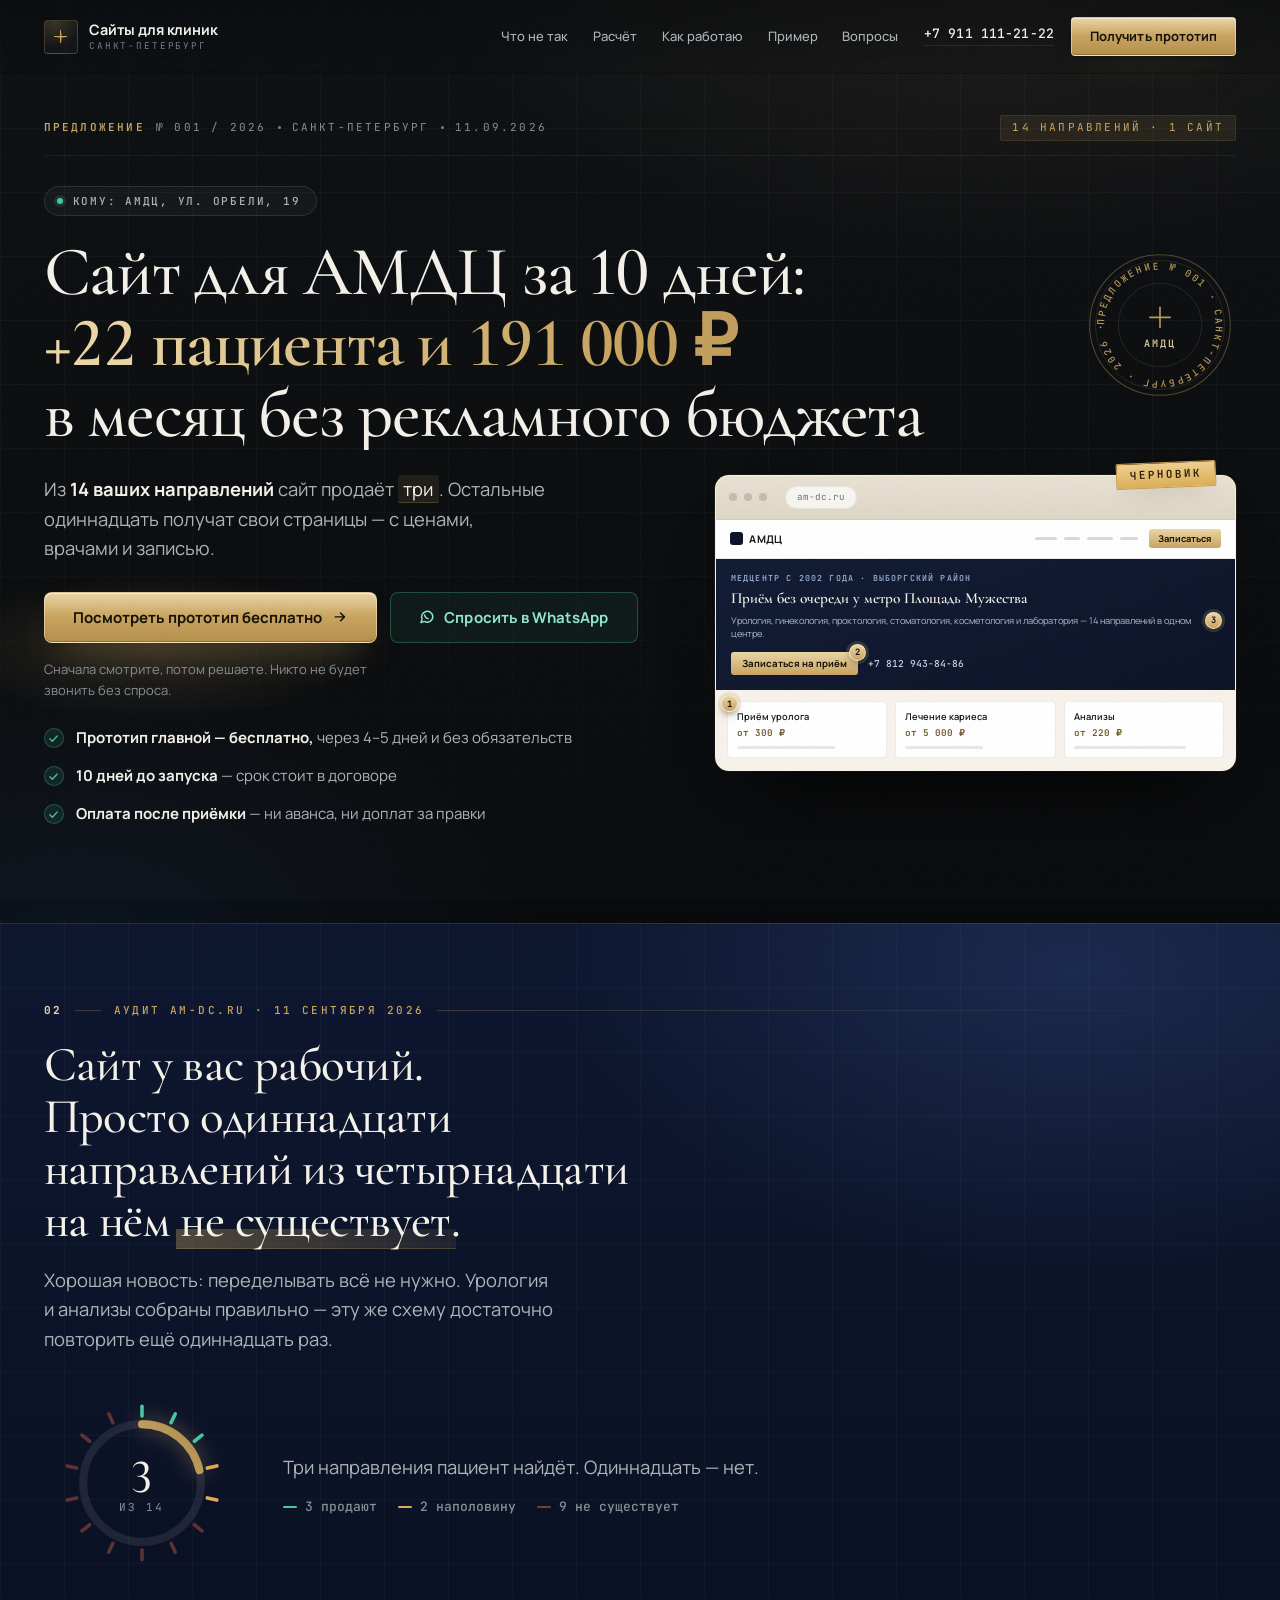
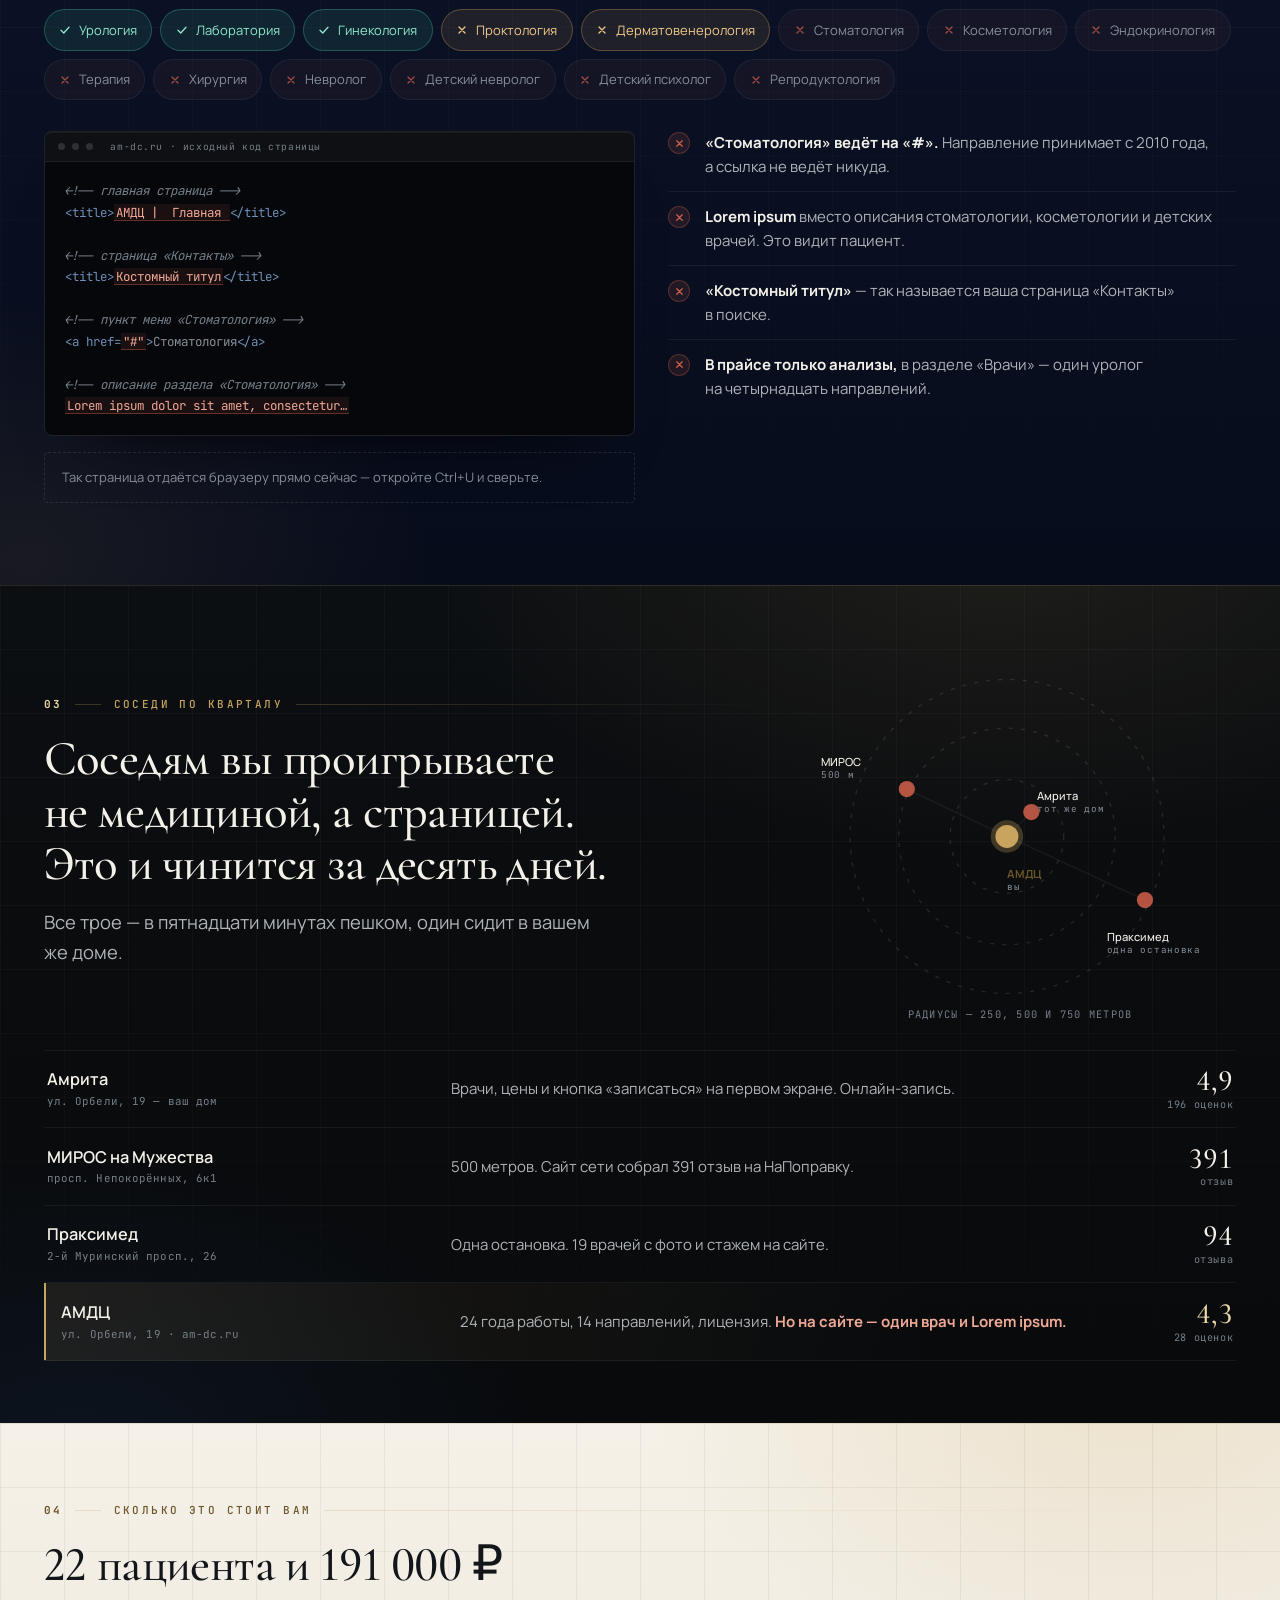
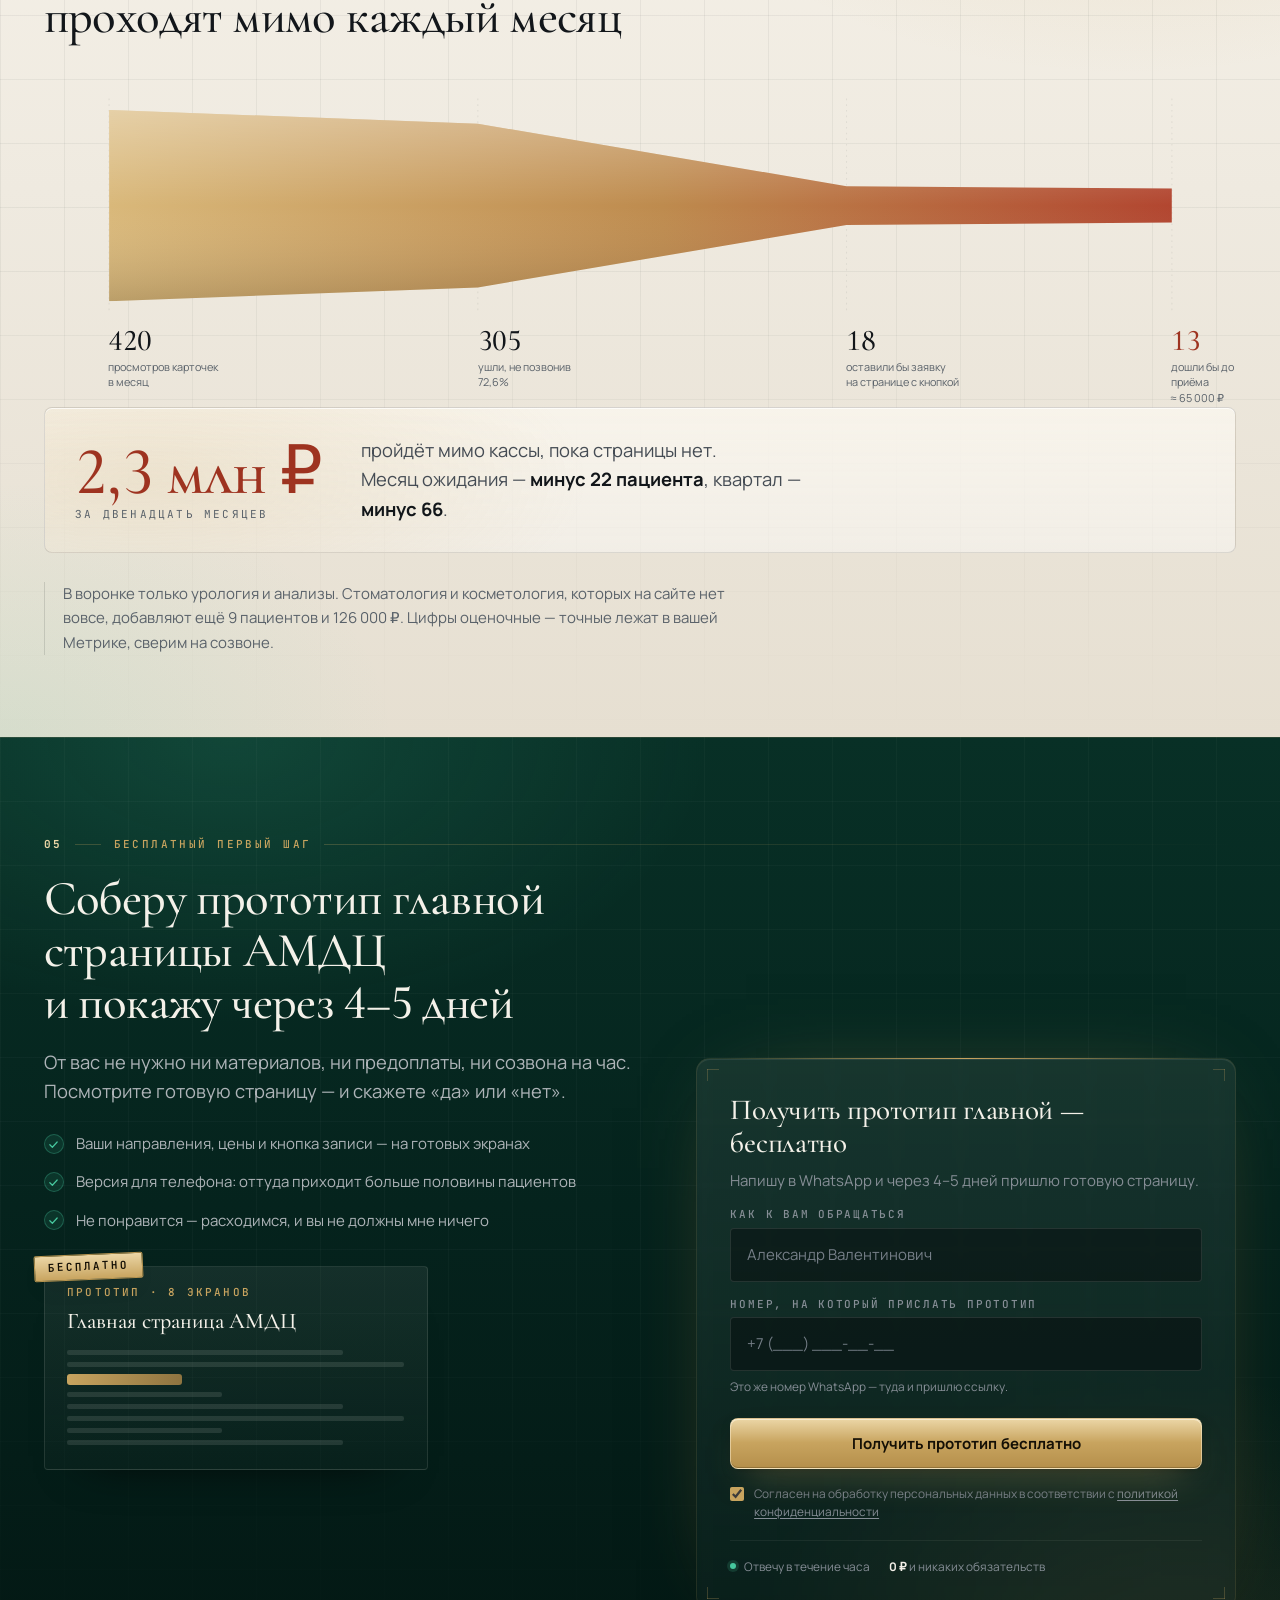
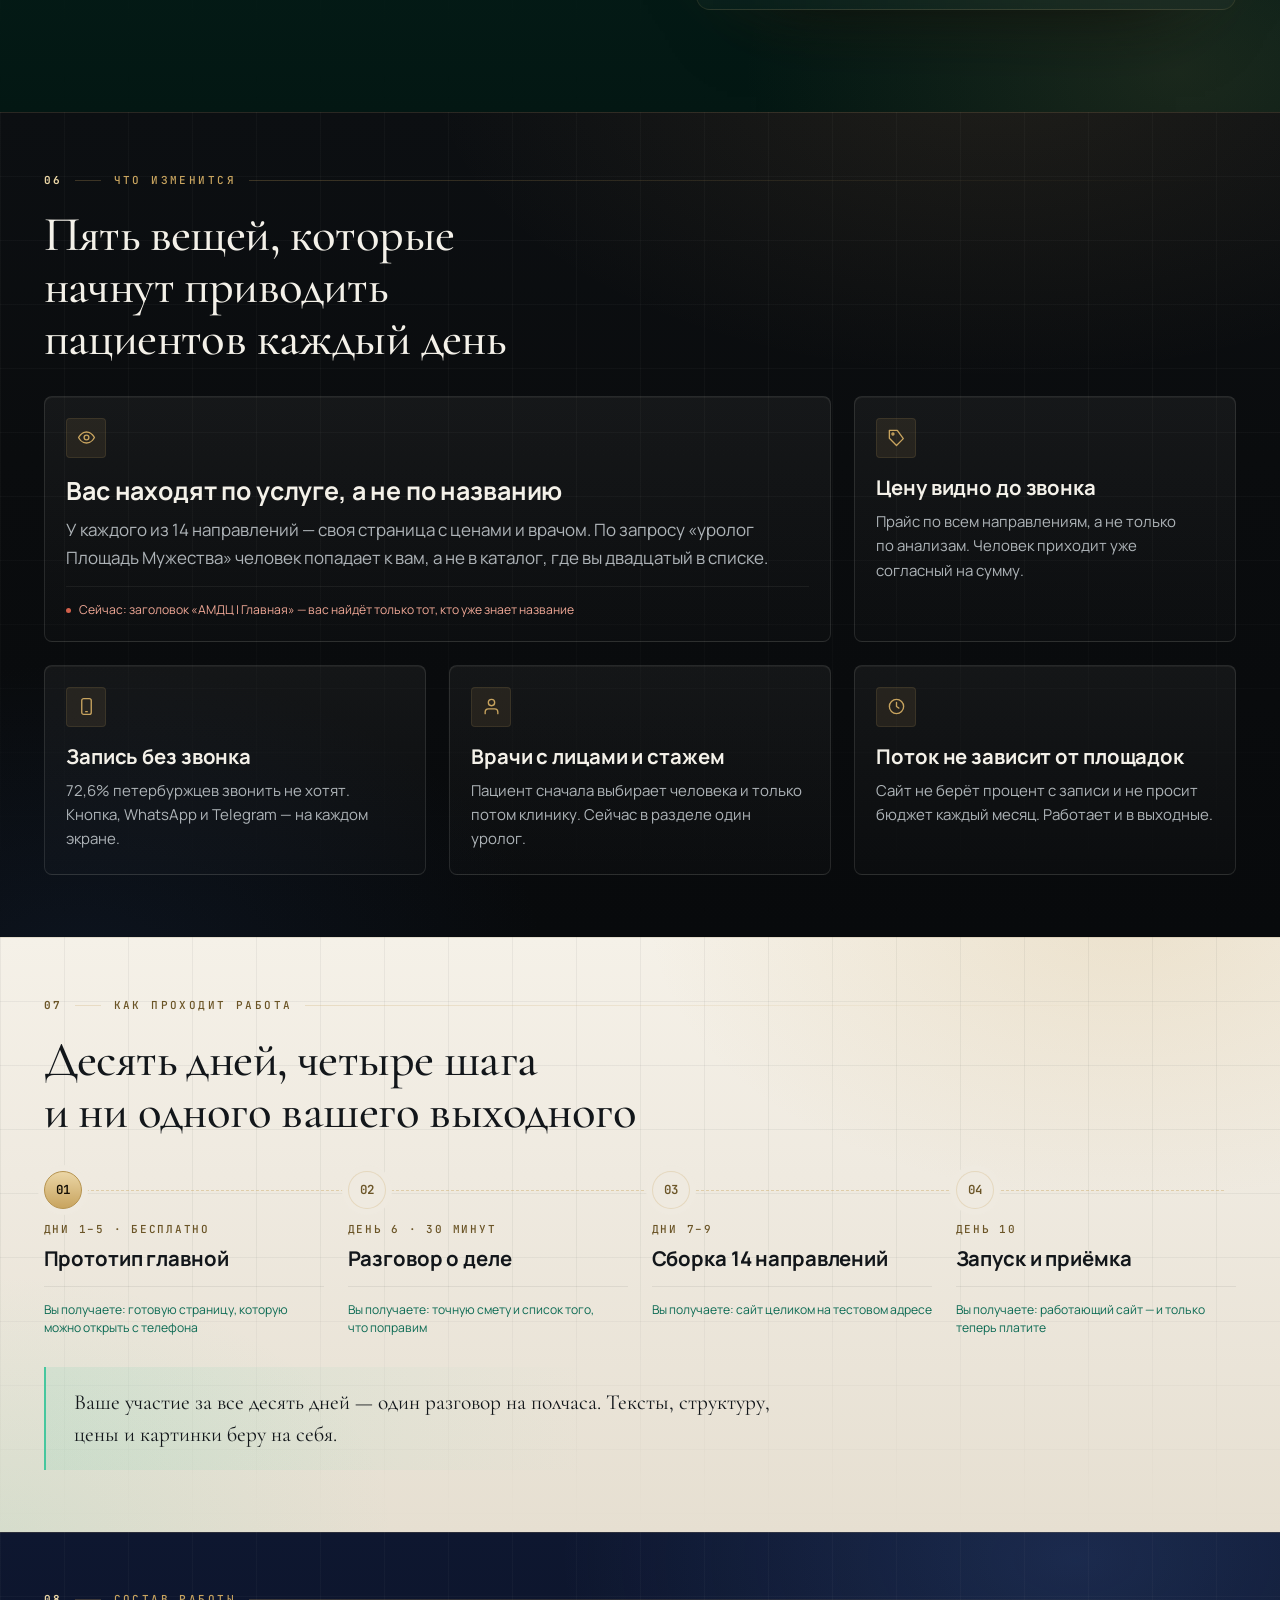
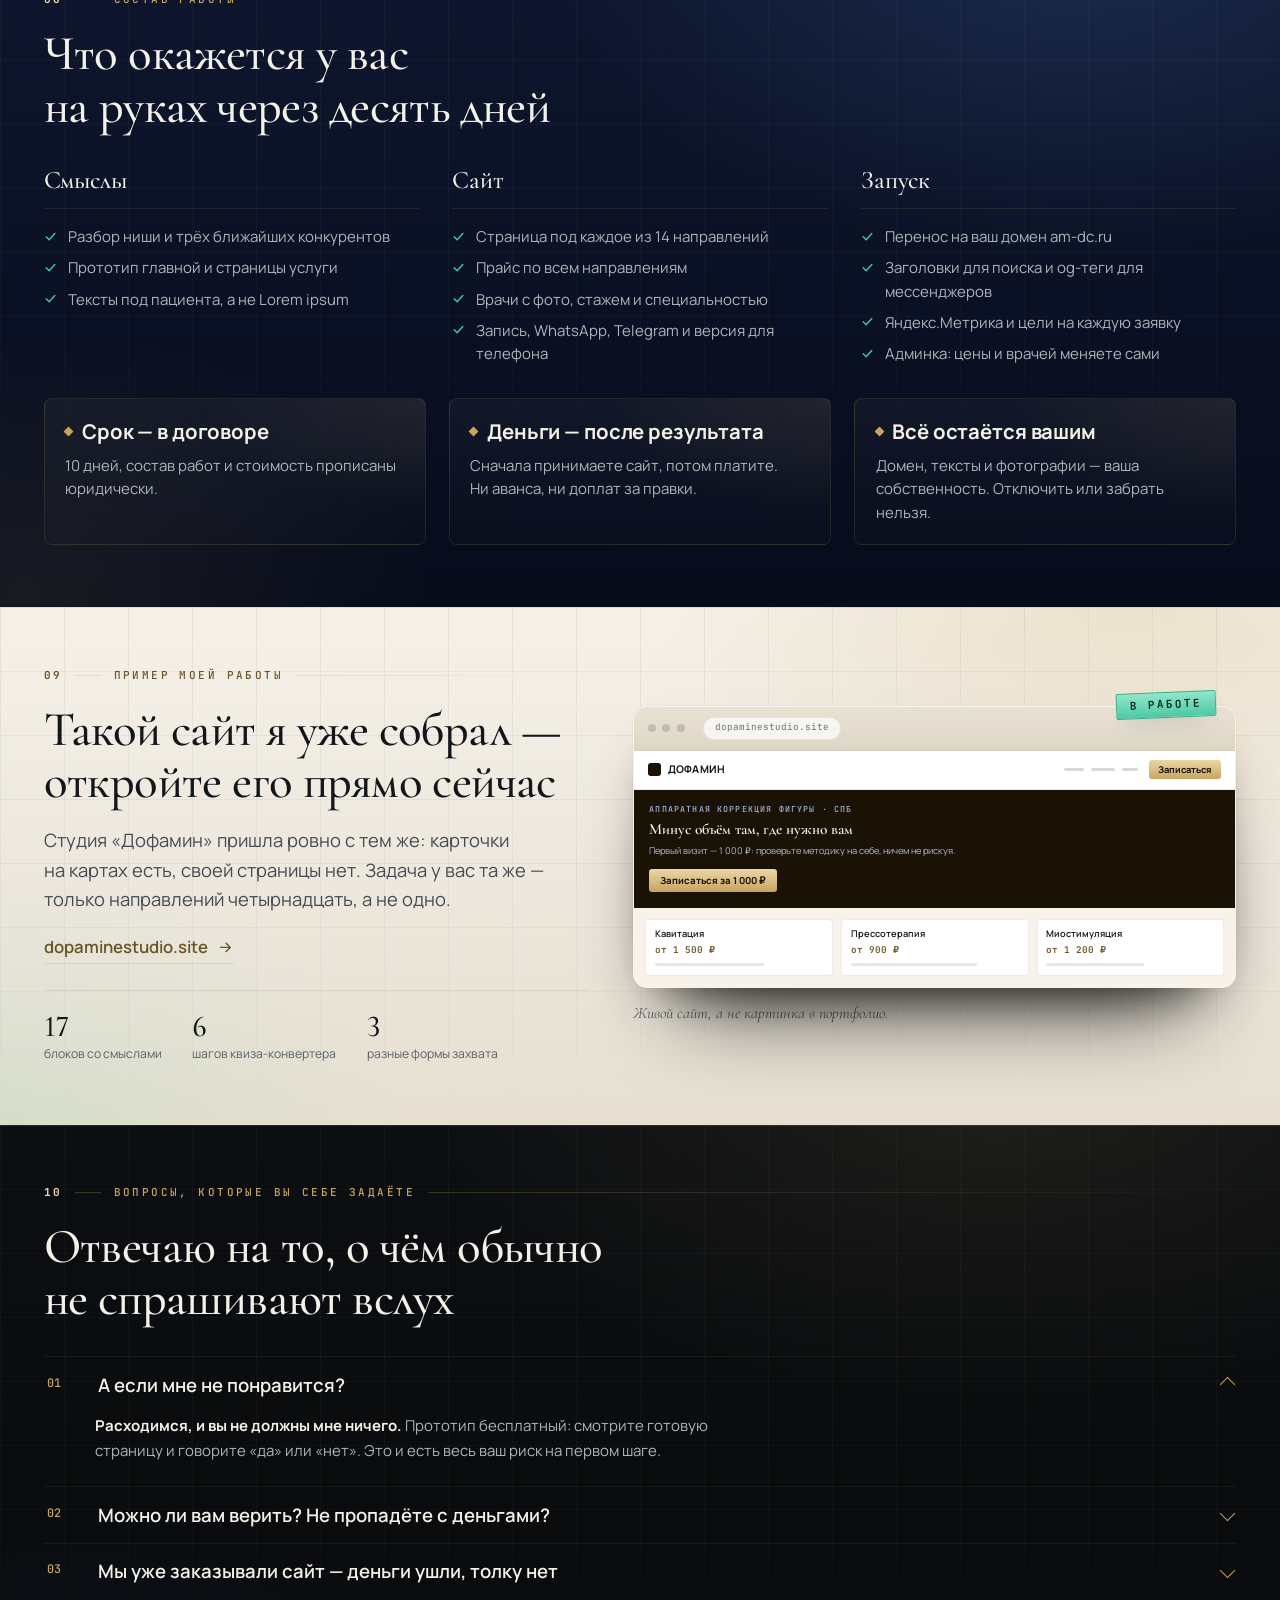
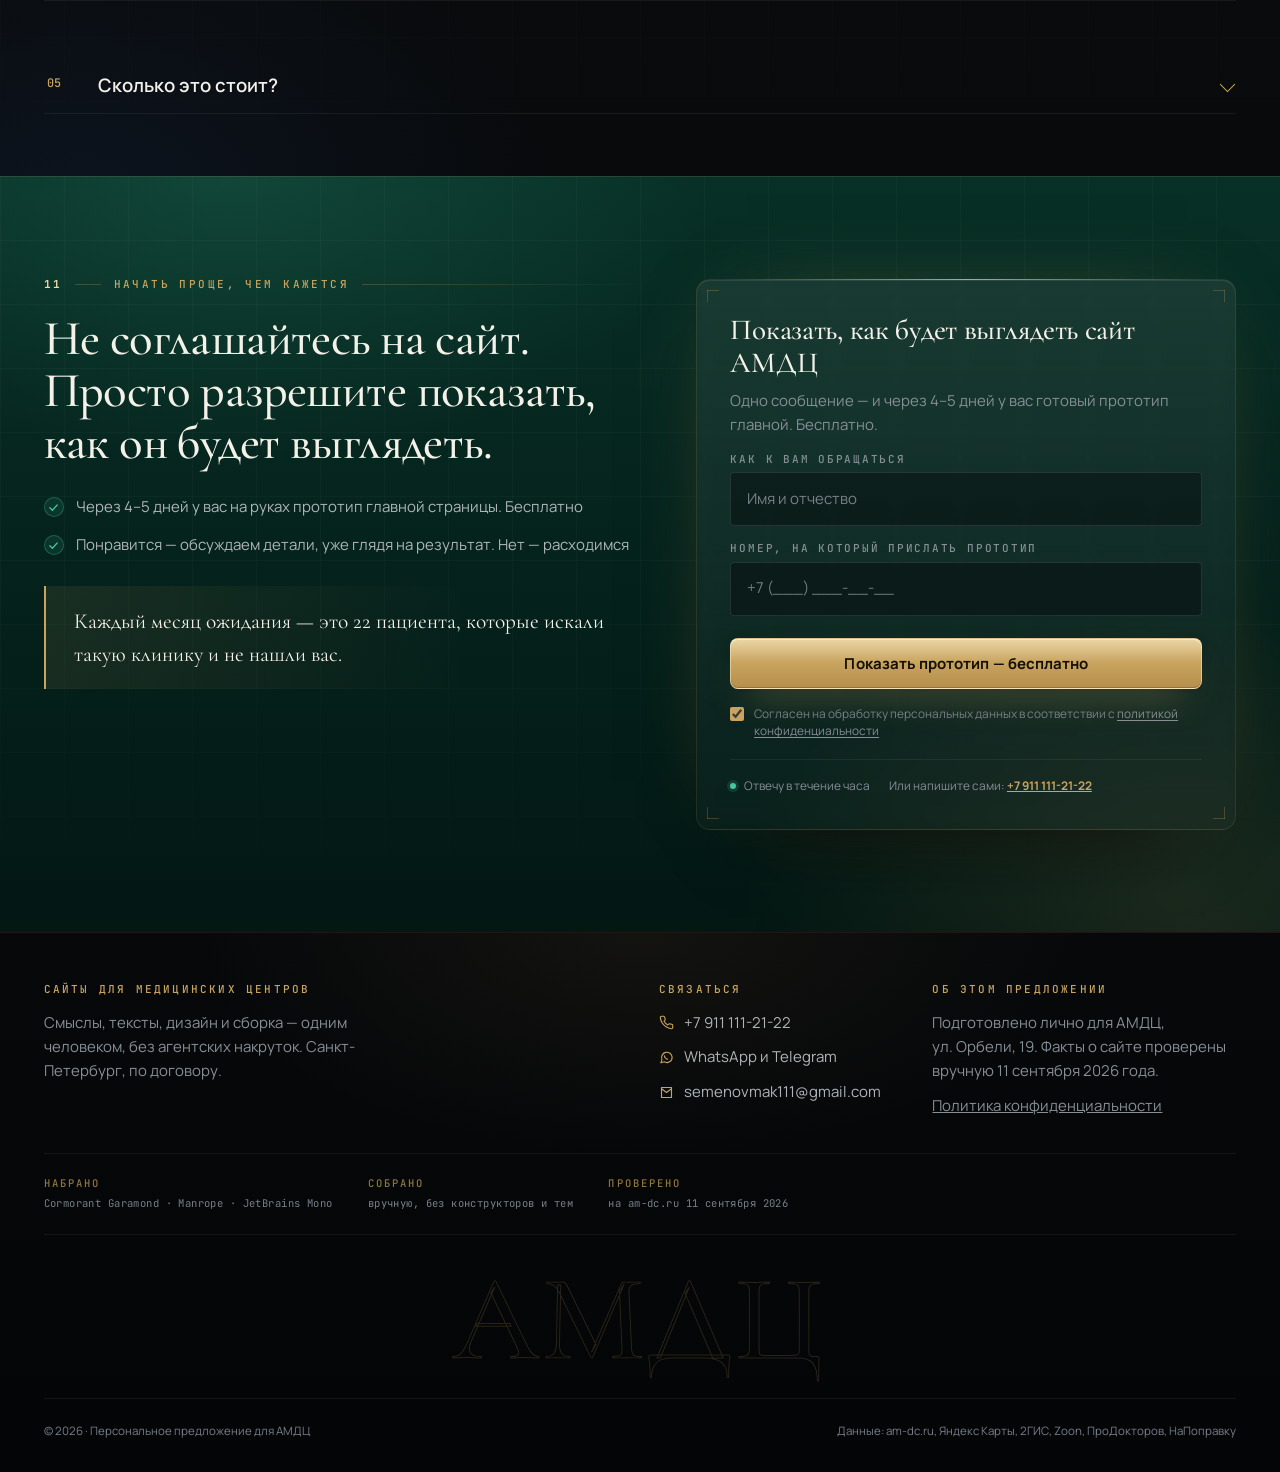
==== commit c2e6f4f8: "Доводка переносов и цифр Подписи воронки рвались на три строки из-за неразрывных пробелов. «минус 22" ====
--- a/index.html
+++ b/index.html
@@ -361,18 +361,18 @@
       </svg>
       <figcaption class="fnl-lab">
         <span style="--x:5.4%;--v:100%">
-          <b>420</b><i>просмотров карточек<br>в месяц</i></span>
+          <b>420</b><i>просмотров карточек<br>в месяц</i></span>
         <span style="--x:36.4%;--v:85%">
-          <b>305</b><i>ушли, не позвонив<br>72,6%</i></span>
+          <b>305</b><i>ушли, не позвонив<br>72,6%</i></span>
         <span style="--x:67.3%;--v:21%">
-          <b>18</b><i>оставили бы заявку<br>на странице с кнопкой</i></span>
+          <b>18</b><i>оставили бы заявку<br>на странице с кнопкой</i></span>
         <span class="end" style="--x:94.5%;--v:18%">
-          <b>13</b><i>дошли бы до приёма<br>≈ 65 000 ₽</i></span>
+          <b>13</b><i>дошли бы до приёма<br>≈ 65 000 ₽</i></span>
       </figcaption>
     </figure>
     <div class="total">
       <div class="big">2,3 млн ₽<small>за двенадцать месяцев</small></div>
-      <div class="txt">пройдёт мимо кассы, пока страницы нет.<br>Месяц ожидания — <b>минус 22 пациента</b>, квартал — <b>минус 66</b>.</div>
+      <div class="txt">пройдёт мимо кассы, пока страницы нет.<br>Месяц ожидания — <b>минус 22 пациента</b>, квартал — <b>минус 66</b>.</div>
     </div>
     <p class="note">В воронке только урология и анализы. Стоматология и косметология, которых на сайте нет вовсе, добавляют ещё 9 пациентов и 126 000 ₽. Цифры оценочные — точные лежат в вашей Метрике, сверим на созвоне.</p>
   </div>
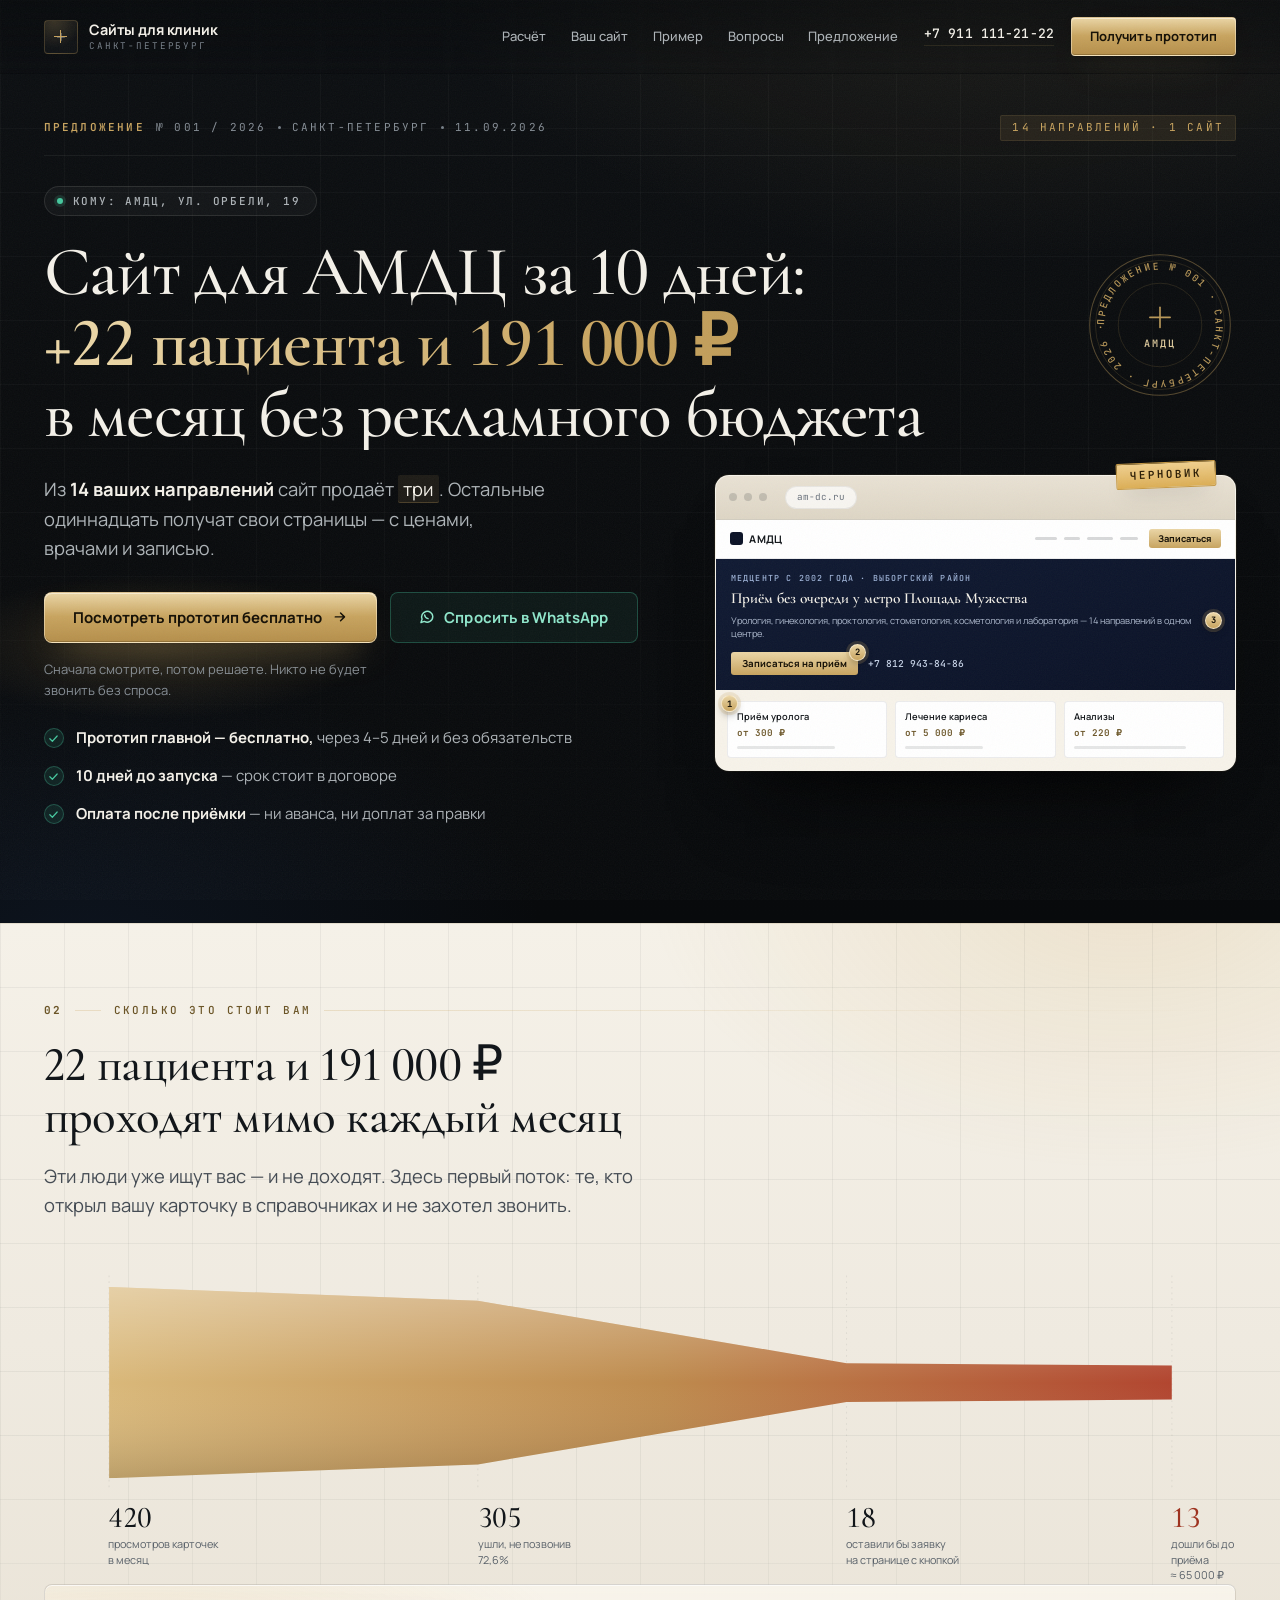
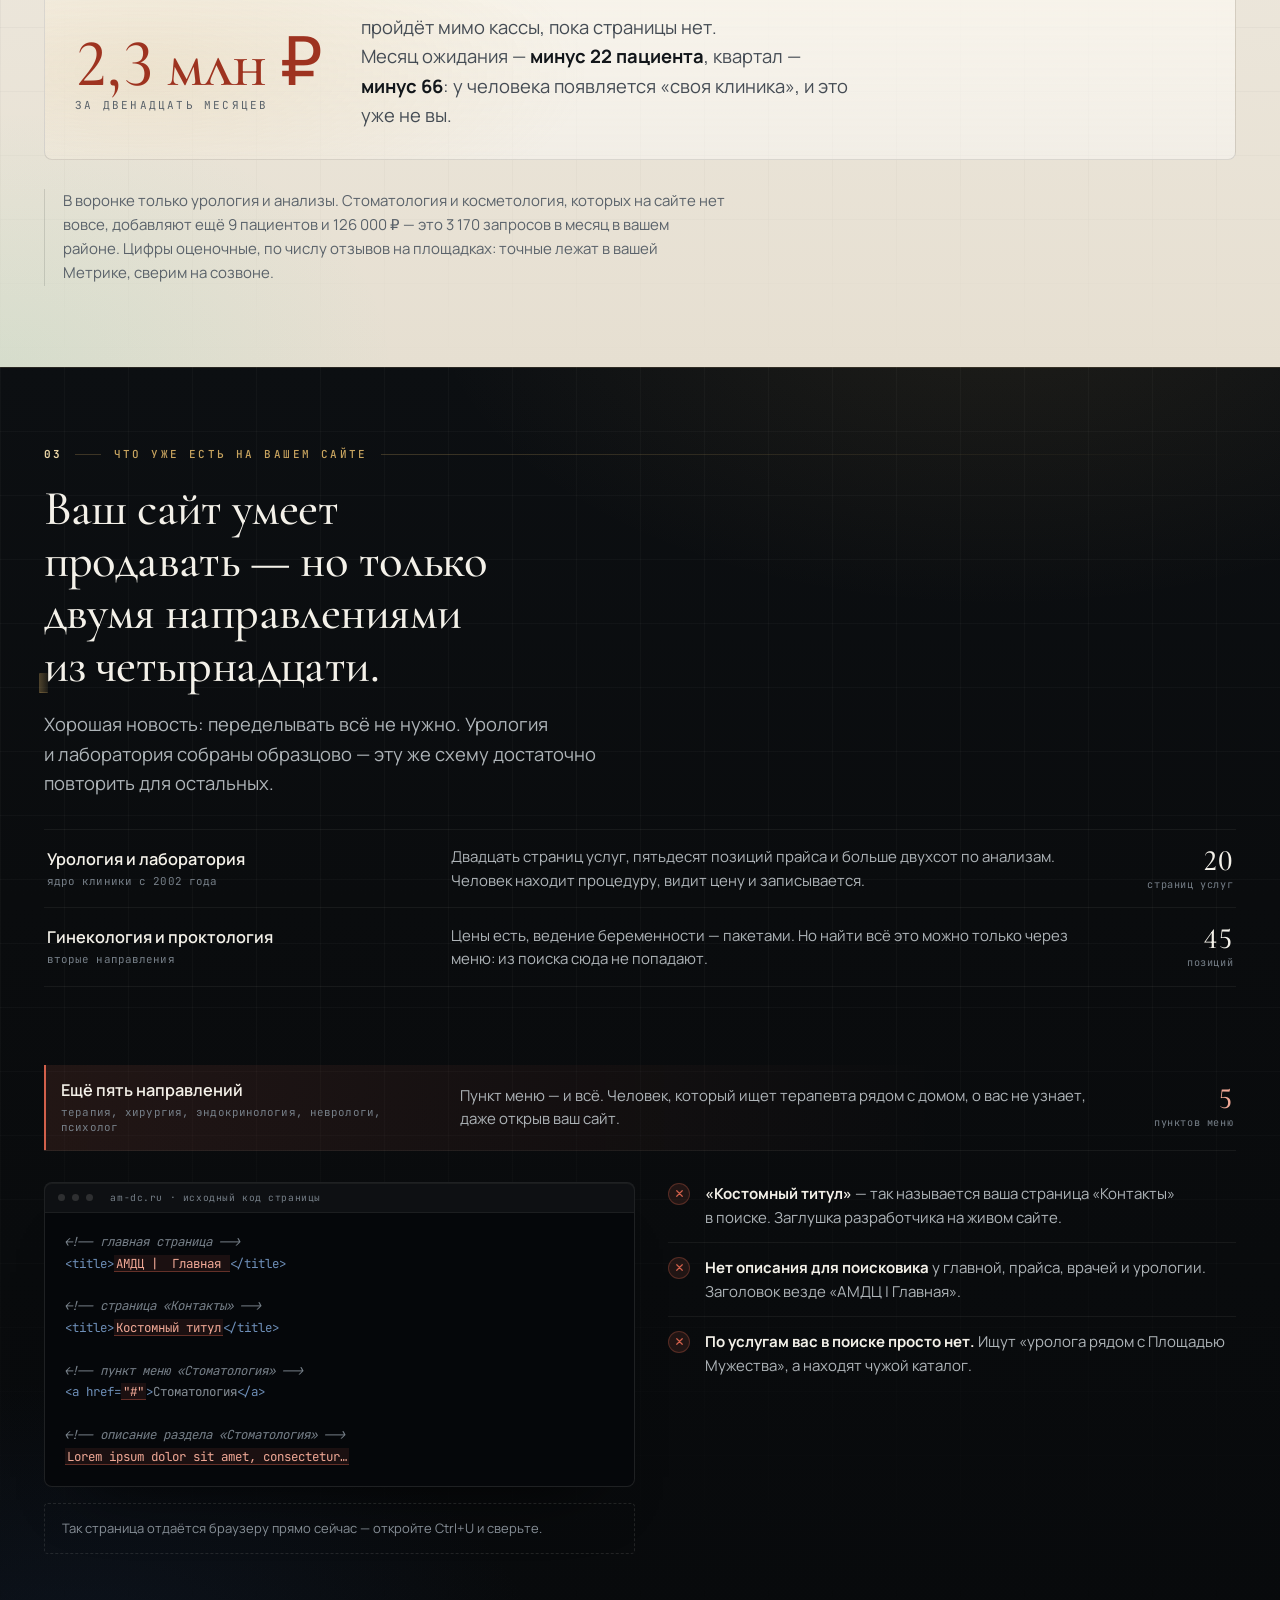
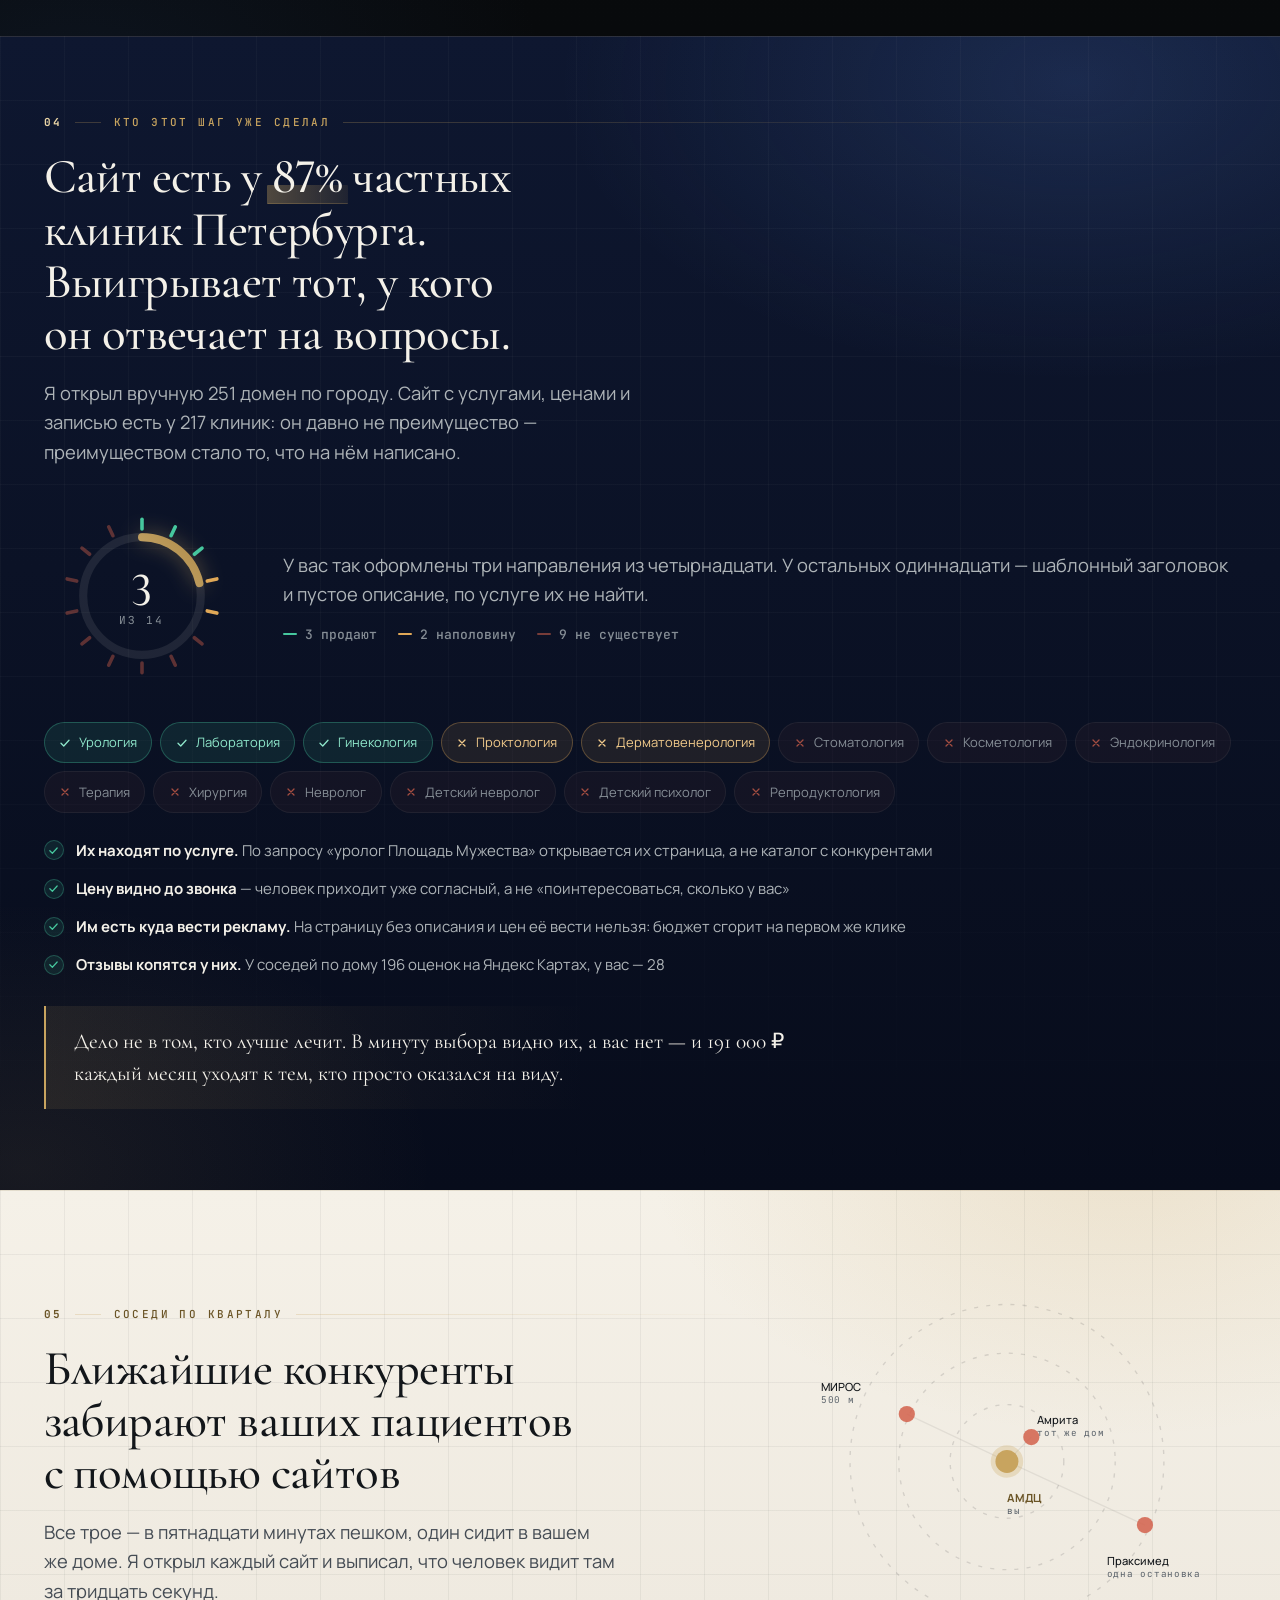
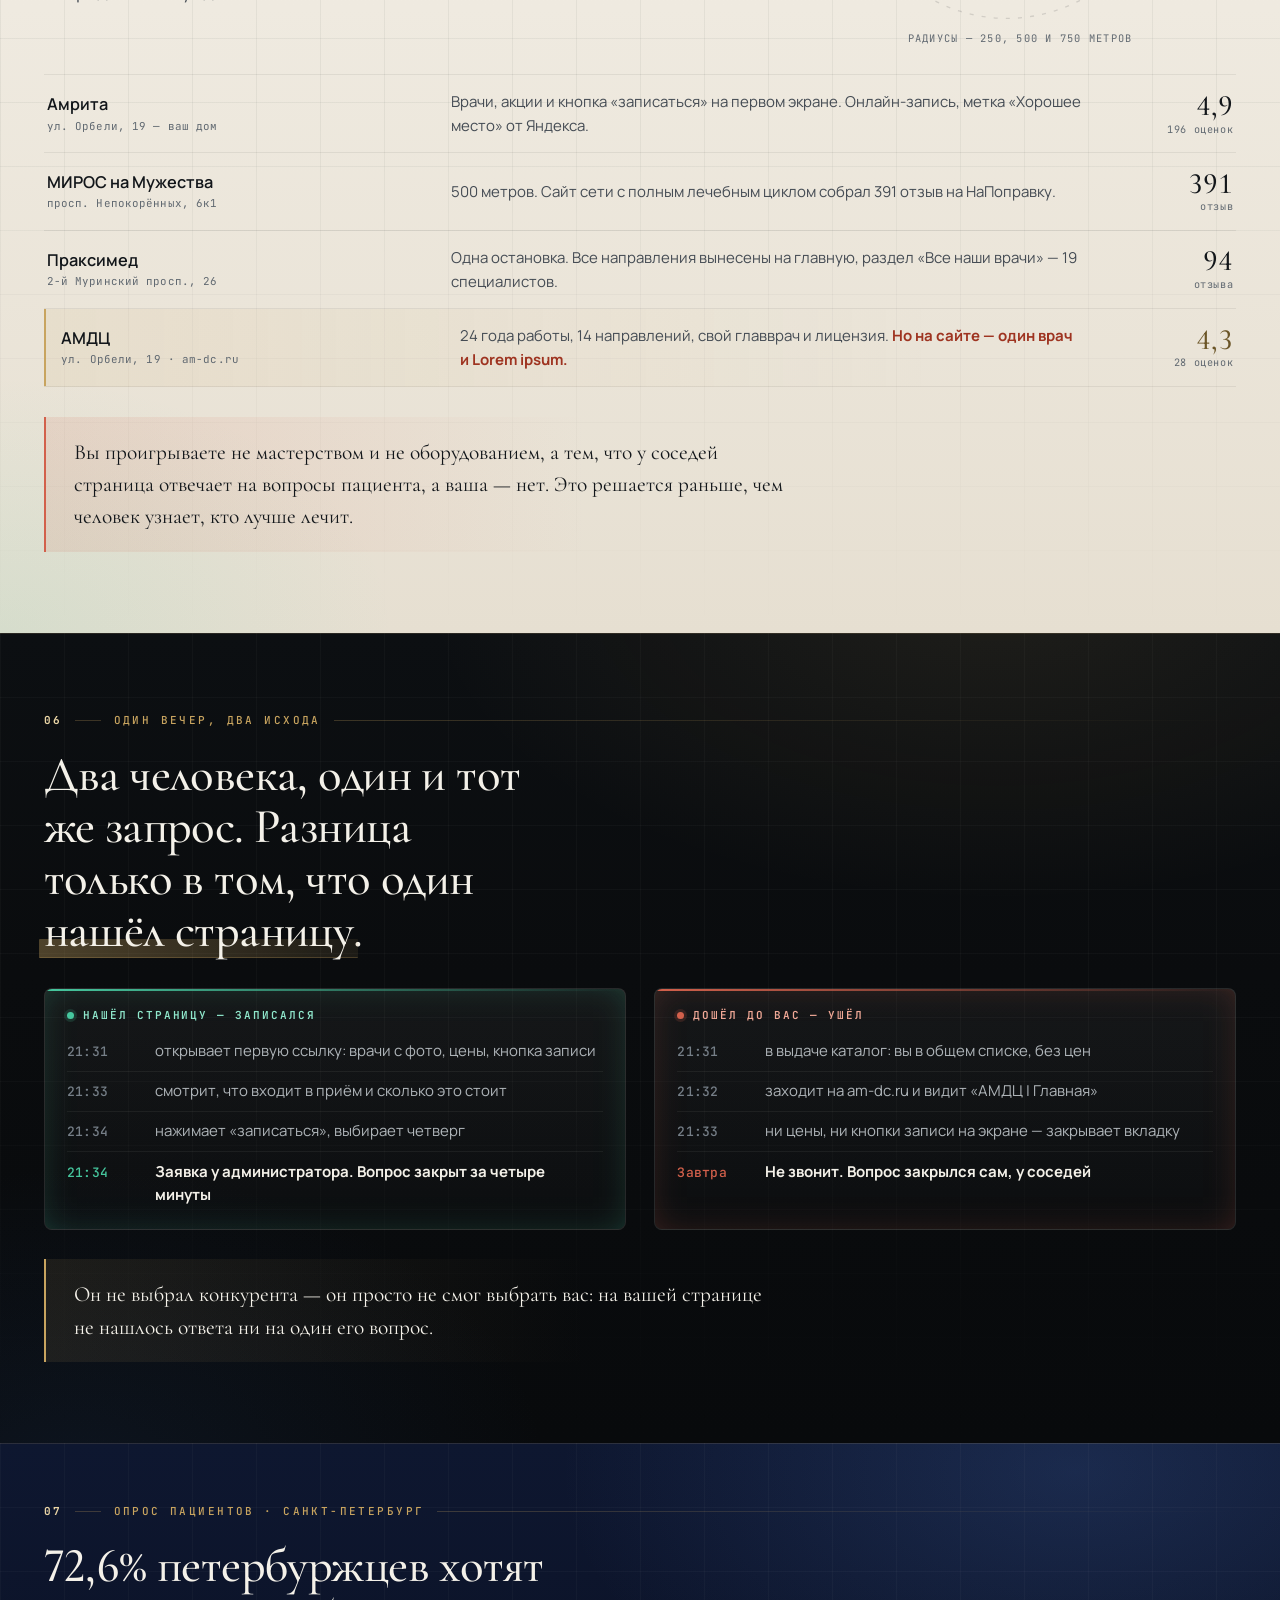
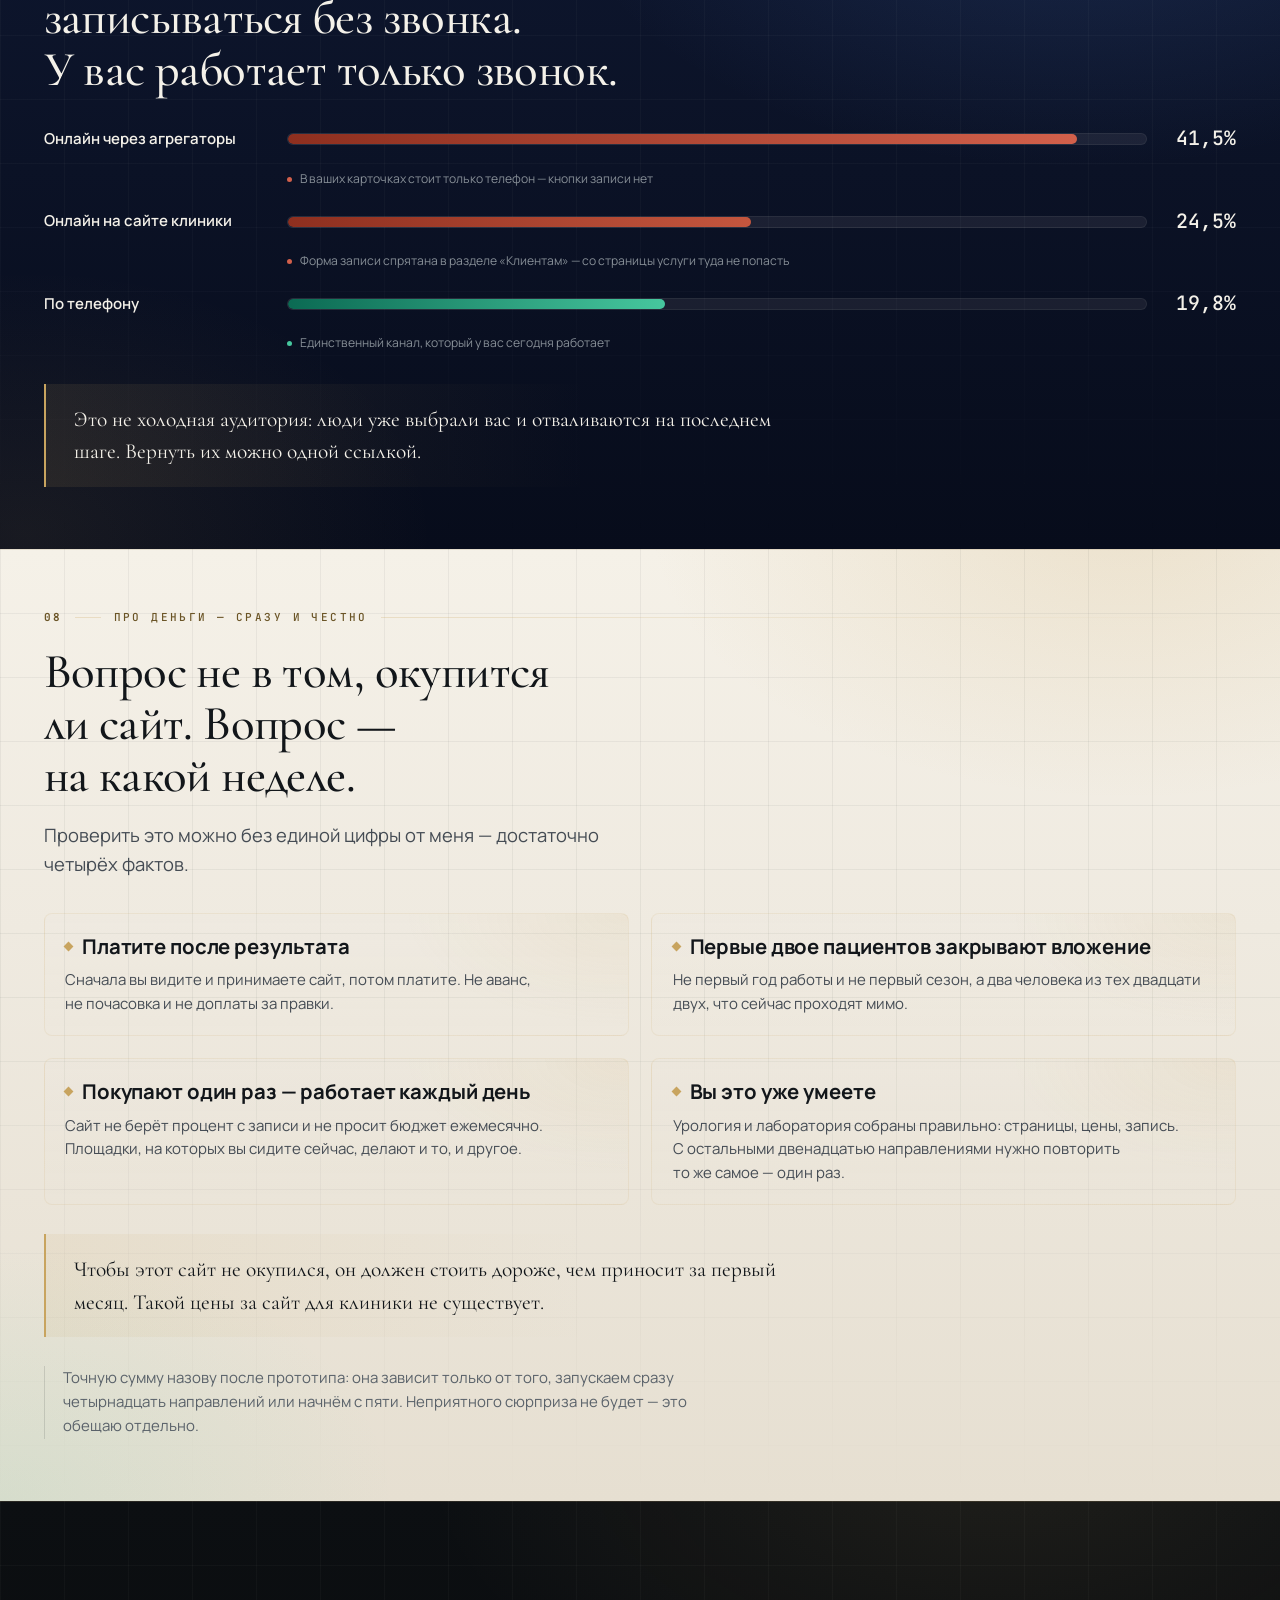
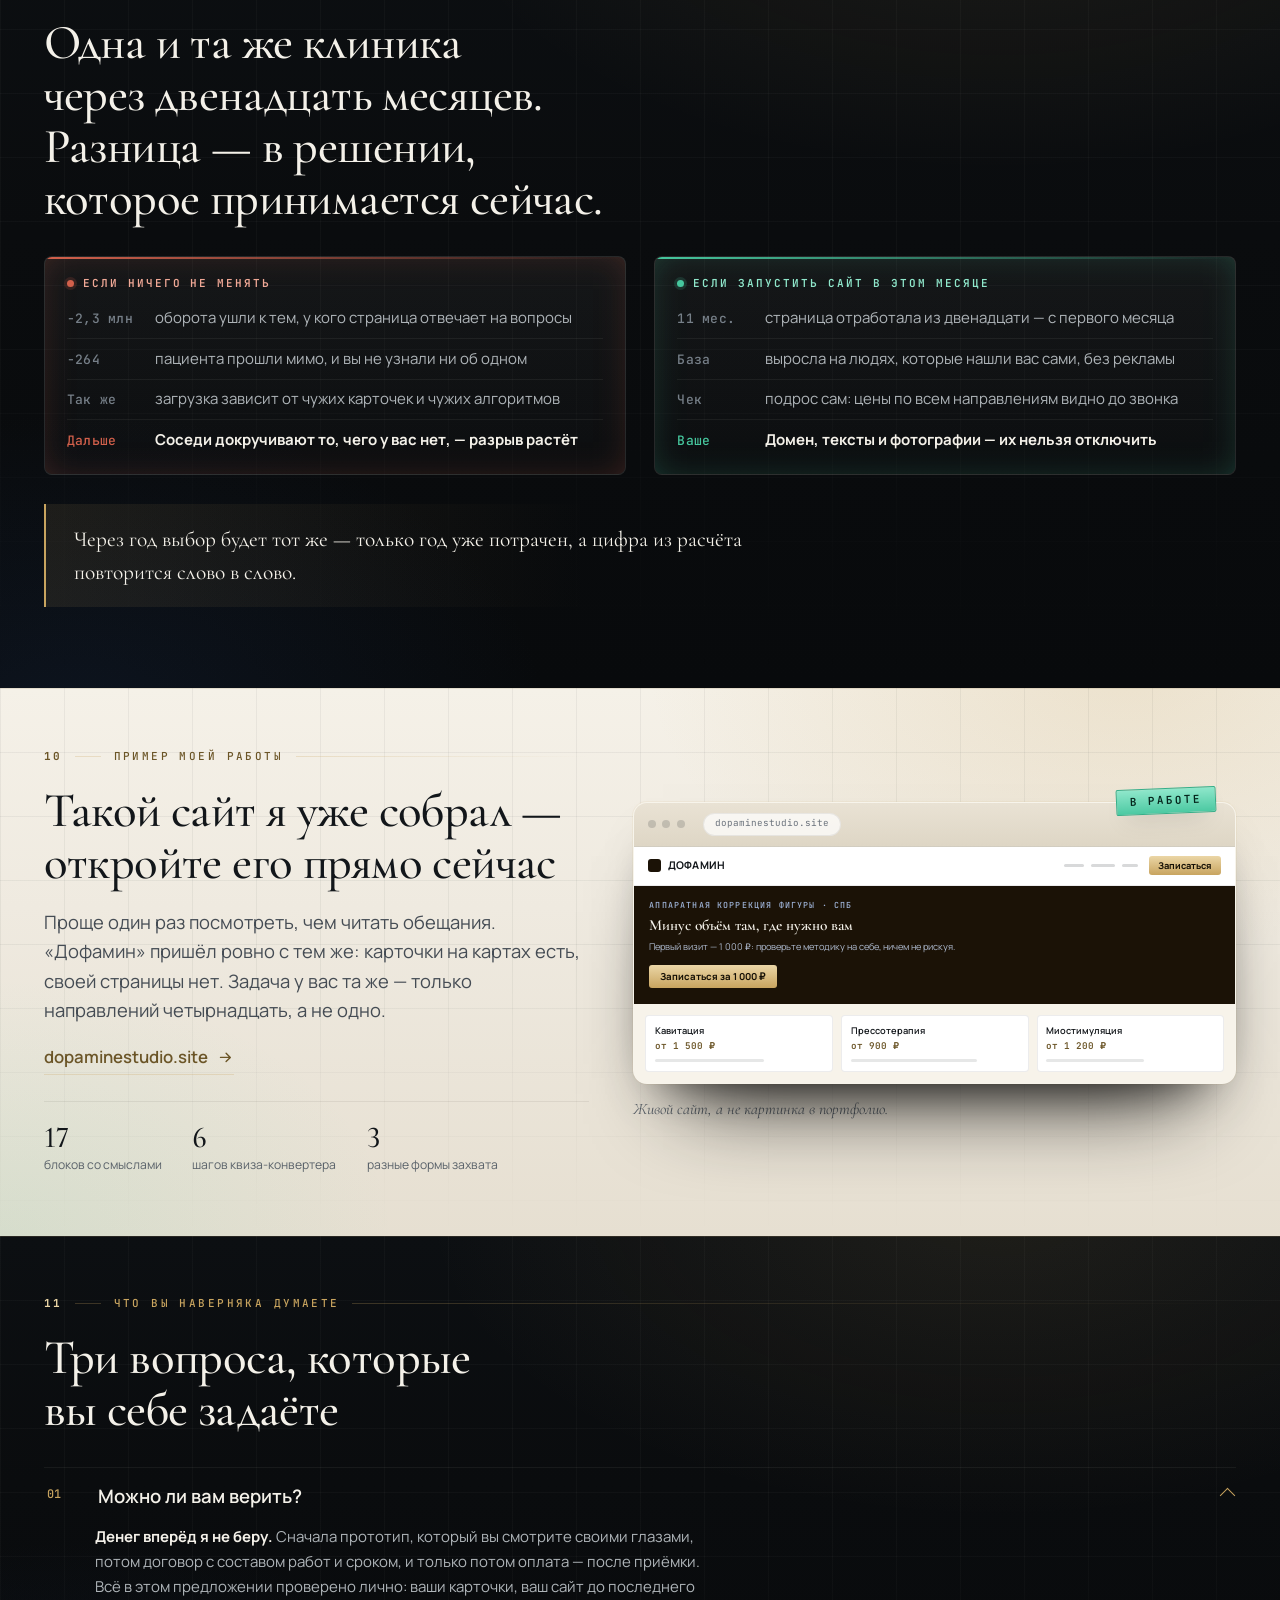
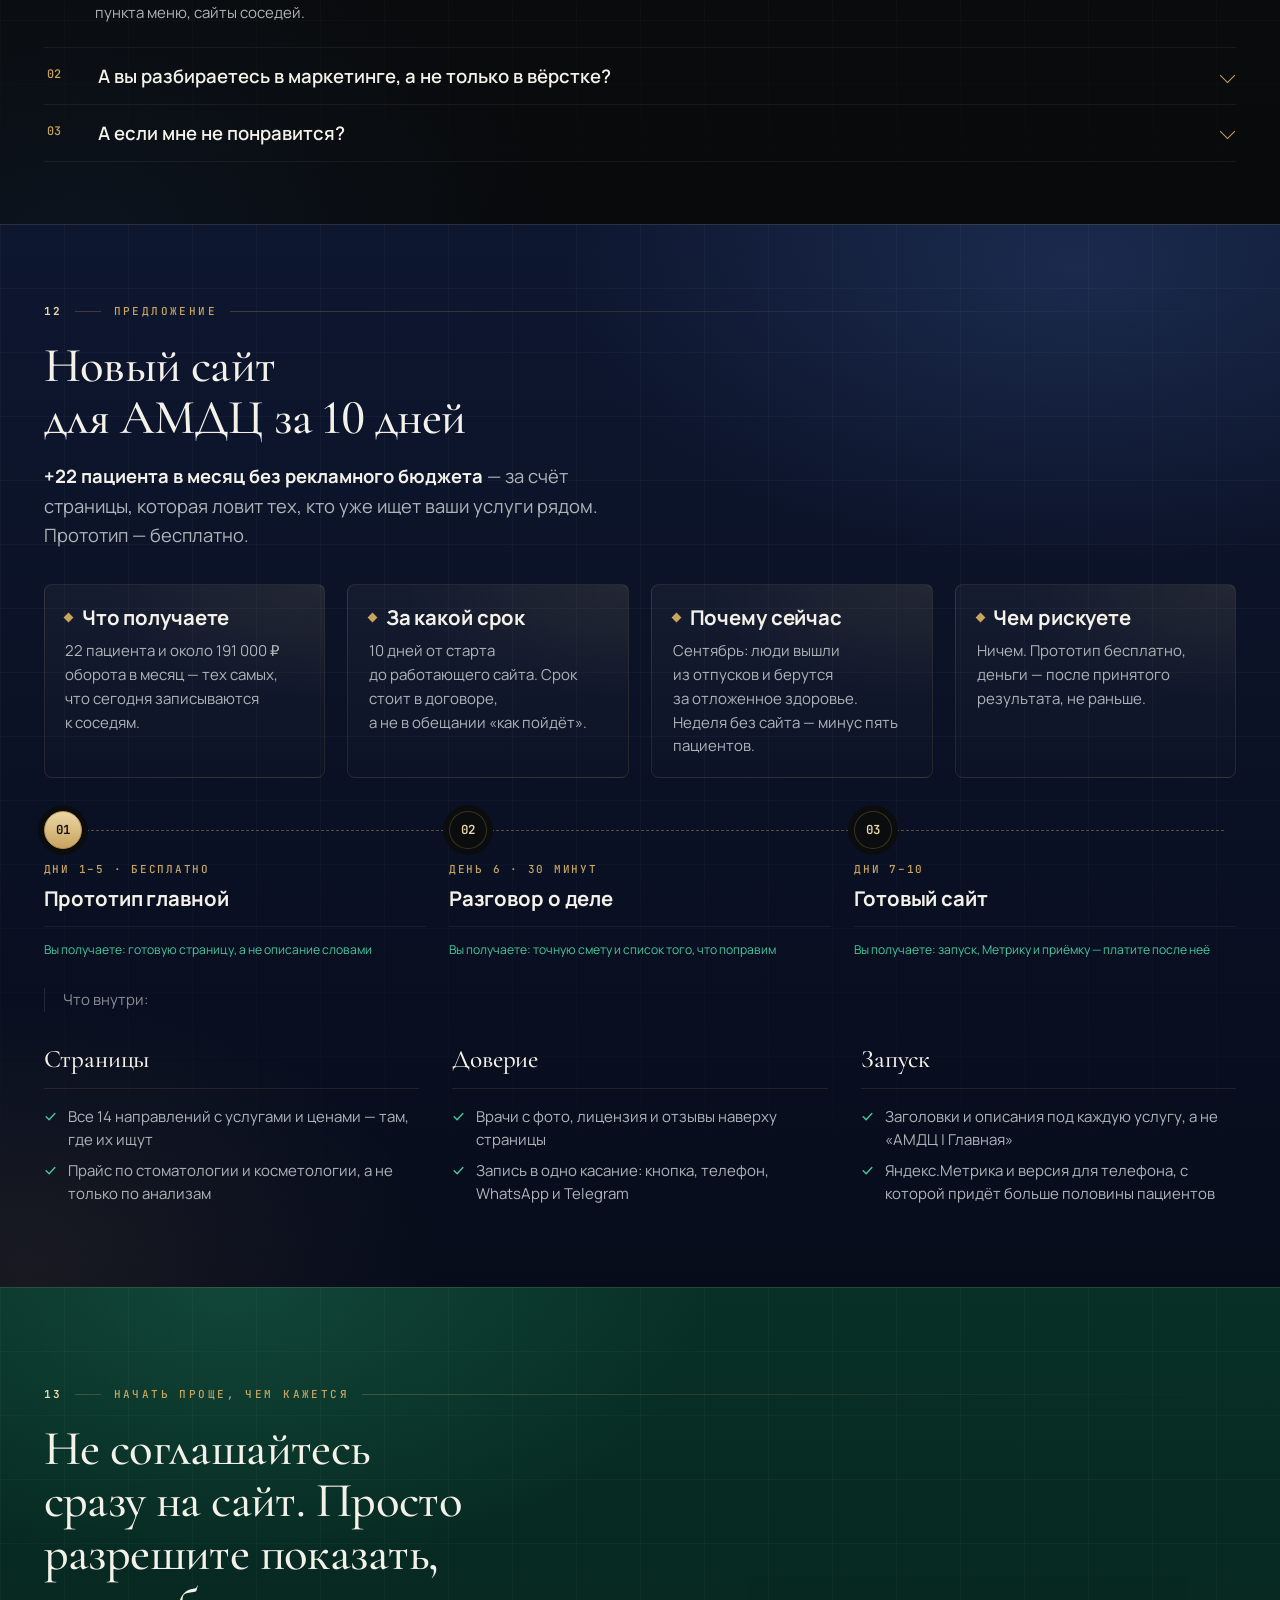
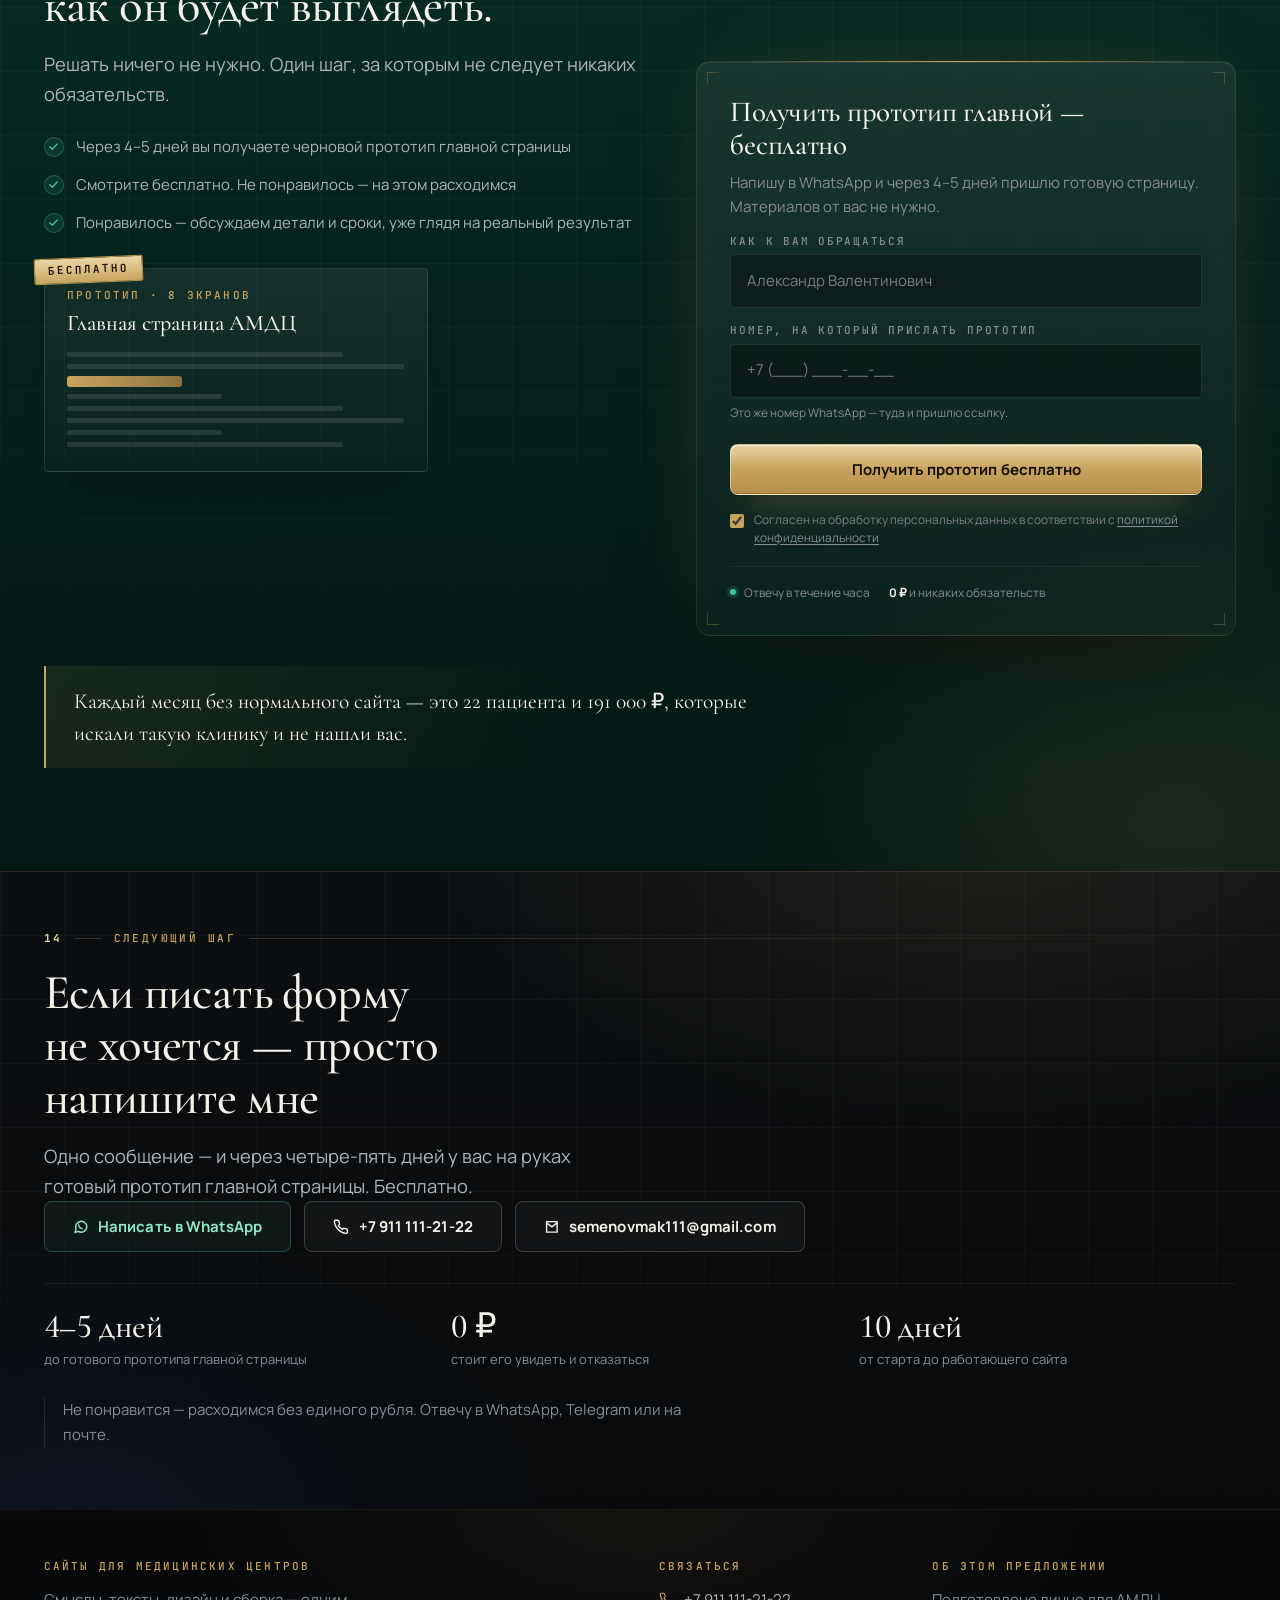
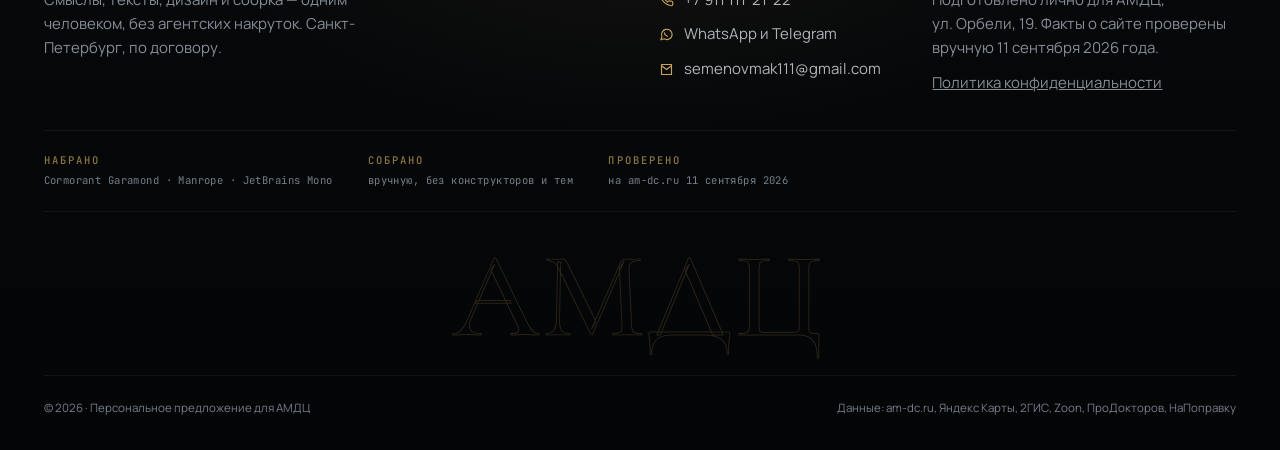
==== commit 37f6ca48: "Структура страницы повторяет презентацию Блок сайта = разворот презентации, один к одному и в том же" ====
--- a/index.html
+++ b/index.html
@@ -63,11 +63,11 @@
       </span>
     </a>
     <nav class="menu">
-      <a href="#problem">Что не так</a>
       <a href="#money">Расчёт</a>
-      <a href="#how">Как работаю</a>
+      <a href="#problem">Ваш сайт</a>
       <a href="#case">Пример</a>
       <a href="#faq">Вопросы</a>
+      <a href="#how">Предложение</a>
     </nav>
     <div class="topr">
       <a class="toptel" href="tel:+79111112122">+7 911 111-21-22</a>
@@ -175,162 +175,12 @@
   </div>
 </section>
 
-<!-- ============ 2. ЧТО НЕ ТАК ============ -->
-<!-- Один блок вместо трёх: покрытие направлений, исходный код
-     и находки. Мысль одна — чинить нужно не всё. -->
-<section class="band b-indigo" id="problem" data-sec="s02" data-title="Что не так">
-  <div class="wrap">
-    <div class="rub"><span class="n">02</span>Аудит am-dc.ru · 11 сентября 2026</div>
-    <h2 class="wide">Сайт у вас рабочий. Просто одиннадцати направлений из четырнадцати на нём <mark>не существует</mark>.</h2>
-    <p class="lede">Хорошая новость: переделывать всё не нужно. Урология и анализы собраны правильно — эту же схему достаточно повторить ещё одиннадцать раз.</p>
-    <div class="score">
-    <figure class="ring" role="img" aria-label="Три направления из четырнадцати имеют страницу с ценой">
-      <svg viewBox="0 0 120 120" aria-hidden="true">
-        <defs>
-          <linearGradient id="au-arc" x1="0" y1="0" x2="1" y2="1">
-            <stop offset="0" stop-color="#EBD6A6"/>
-            <stop offset="1" stop-color="#AE8946"/>
-          </linearGradient>
-        </defs>
-        <circle class="rg-bg" cx="60" cy="60" r="36.0"/>
-        <circle class="rg-fg" cx="60" cy="60" r="36.0"
-                stroke-dasharray="48.47 177.72" transform="rotate(-90 60 60)"/>
-        <line class="t-yes" x1="60.00" y1="19.00" x2="60.00" y2="13.00"/>
-        <line class="t-yes" x1="77.79" y1="23.06" x2="80.39" y2="17.65"/>
-        <line class="t-yes" x1="92.06" y1="34.44" x2="96.75" y2="30.70"/>
-        <line class="t-part" x1="99.97" y1="50.88" x2="105.82" y2="49.54"/>
-        <line class="t-part" x1="99.97" y1="69.12" x2="105.82" y2="70.46"/>
-        <line class="t-no" x1="92.06" y1="85.56" x2="96.75" y2="89.30"/>
-        <line class="t-no" x1="77.79" y1="96.94" x2="80.39" y2="102.35"/>
-        <line class="t-no" x1="60.00" y1="101.00" x2="60.00" y2="107.00"/>
-        <line class="t-no" x1="42.21" y1="96.94" x2="39.61" y2="102.35"/>
-        <line class="t-no" x1="27.94" y1="85.56" x2="23.25" y2="89.30"/>
-        <line class="t-no" x1="20.03" y1="69.12" x2="14.18" y2="70.46"/>
-        <line class="t-no" x1="20.03" y1="50.88" x2="14.18" y2="49.54"/>
-        <line class="t-no" x1="27.94" y1="34.44" x2="23.25" y2="30.70"/>
-        <line class="t-no" x1="42.21" y1="23.06" x2="39.61" y2="17.65"/>
-      </svg>
-      <figcaption><b>3</b><i>из 14</i></figcaption>
-    </figure>
-      <div class="c">
-        <p>Три направления пациент найдёт. Одиннадцать — нет.</p>
-        <div class="ded">
-          <span><i class="t-yes"></i>3 продают</span>
-          <span><i class="t-part"></i>2 наполовину</span>
-          <span><i class="t-no"></i>9 не существует</span>
-        </div>
-      </div>
-    </div>
-    <div class="dirs">
-      <span class="dir yes"><svg class="i"><use href="#i-check"/></svg>Урология</span>
-      <span class="dir yes"><svg class="i"><use href="#i-check"/></svg>Лаборатория</span>
-      <span class="dir yes"><svg class="i"><use href="#i-check"/></svg>Гинекология</span>
-      <span class="dir part"><svg class="i"><use href="#i-x"/></svg>Проктология</span>
-      <span class="dir part"><svg class="i"><use href="#i-x"/></svg>Дерматовенерология</span>
-      <span class="dir no"><svg class="i"><use href="#i-x"/></svg>Стоматология</span>
-      <span class="dir no"><svg class="i"><use href="#i-x"/></svg>Косметология</span>
-      <span class="dir no"><svg class="i"><use href="#i-x"/></svg>Эндокринология</span>
-      <span class="dir no"><svg class="i"><use href="#i-x"/></svg>Терапия</span>
-      <span class="dir no"><svg class="i"><use href="#i-x"/></svg>Хирургия</span>
-      <span class="dir no"><svg class="i"><use href="#i-x"/></svg>Невролог</span>
-      <span class="dir no"><svg class="i"><use href="#i-x"/></svg>Детский невролог</span>
-      <span class="dir no"><svg class="i"><use href="#i-x"/></svg>Детский психолог</span>
-      <span class="dir no"><svg class="i"><use href="#i-x"/></svg>Репродуктология</span>
-    </div>
-    <div class="audit">
-      <div>
-        <div class="code">
-          <div class="bar"><i></i><i></i><i></i><span>am-dc.ru · исходный код страницы</span></div>
-<pre><span class="cm">&lt;!-- главная страница --&gt;</span>
-<span class="tag">&lt;title&gt;</span><span class="bad">АМДЦ |  Главная </span><span class="tag">&lt;/title&gt;</span>
-
-<span class="cm">&lt;!-- страница «Контакты» --&gt;</span>
-<span class="tag">&lt;title&gt;</span><span class="bad">Костомный титул</span><span class="tag">&lt;/title&gt;</span>
-
-<span class="cm">&lt;!-- пункт меню «Стоматология» --&gt;</span>
-<span class="tag">&lt;a href=</span><span class="bad">"#"</span><span class="tag">&gt;</span>Стоматология<span class="tag">&lt;/a&gt;</span>
-
-<span class="cm">&lt;!-- описание раздела «Стоматология» --&gt;</span>
-<span class="bad">Lorem ipsum dolor sit amet, consectetur…</span></pre>
-        </div>
-        <div class="aside">Так страница отдаётся браузеру прямо сейчас — откройте Ctrl+U и сверьте.</div>
-      </div>
-      <div>
-        <ul class="findings">
-          <li><span class="x"><svg class="i"><use href="#i-x"/></svg></span><span><b>«Стоматология» ведёт на «#».</b> Направление принимает с 2010 года, а ссылка не ведёт никуда.</span></li>
-          <li><span class="x"><svg class="i"><use href="#i-x"/></svg></span><span><b>Lorem ipsum</b> вместо описания стоматологии, косметологии и детских врачей. Это видит пациент.</span></li>
-          <li><span class="x"><svg class="i"><use href="#i-x"/></svg></span><span><b>«Костомный титул»</b> — так называется ваша страница «Контакты» в поиске.</span></li>
-          <li><span class="x"><svg class="i"><use href="#i-x"/></svg></span><span><b>В прайсе только анализы,</b> в разделе «Врачи» — один уролог на четырнадцать направлений.</span></li>
-        </ul>
-      </div>
-    </div>
-  </div>
-</section>
-
-<!-- ============ 3. СОСЕДИ ============ -->
-<section class="band b-onyx tight" data-sec="s03" data-title="Соседи">
-  <div class="wrap">
-    <div class="vs-head">
-      <div class="vs-intro">
-        <div class="rub"><span class="n">03</span>Соседи по кварталу</div>
-        <h2 class="wide">Соседям вы проигрываете не медициной, а страницей. Это и чинится за десять дней.</h2>
-        <p class="lede">Все трое — в пятнадцати минутах пешком, один сидит в вашем же доме.</p>
-      </div>
-      <figure class="quarter" role="img"
-              aria-label="Схема: АМДЦ и три ближайших конкурента в радиусе 750 метров">
-        <svg viewBox="0 0 320 260" aria-hidden="true">
-          <g class="q-rings">
-            <circle cx="150" cy="140" r="42"/>
-            <circle cx="150" cy="140" r="80"/>
-            <circle cx="150" cy="140" r="116"/>
-          </g>
-          <g class="q-ray">
-            <line x1="150" y1="140" x2="76" y2="105"/>
-            <line x1="150" y1="140" x2="252" y2="187"/>
-            <line x1="150" y1="140" x2="168" y2="122"/>
-          </g>
-          <circle class="q-dot q-them" cx="76"  cy="105" r="6"/>
-          <circle class="q-dot q-them" cx="252" cy="187" r="6"/>
-          <circle class="q-dot q-them" cx="168" cy="122" r="6"/>
-          <circle class="q-dot q-me"   cx="150" cy="140" r="8.5"/>
-        </svg>
-        <span class="q-lab q-l-me"   style="--x:47%;--y:59%">АМДЦ<i>вы</i></span>
-        <span class="q-lab q-l-a"    style="--x:54%;--y:38%">Амрита<i>тот же дом</i></span>
-        <span class="q-lab q-l-m"    style="--x:4%;--y:29%">МИРОС<i>500 м</i></span>
-        <span class="q-lab q-l-p"    style="--x:70%;--y:76%">Праксимед<i>одна остановка</i></span>
-        <figcaption>Радиусы — 250, 500 и 750 метров</figcaption>
-      </figure>
-    </div>
-    <div class="vs">
-      <div class="row ok">
-        <div class="who">Амрита<small>ул. Орбели, 19 — ваш дом</small></div>
-        <div class="what">Врачи, цены и кнопка «записаться» на первом экране. Онлайн-запись.</div>
-        <div class="rate"><div class="n">4,9</div><div class="o">196 оценок</div></div>
-      </div>
-      <div class="row ok">
-        <div class="who">МИРОС на Мужества<small>просп. Непокорённых, 6к1</small></div>
-        <div class="what">500 метров. Сайт сети собрал 391 отзыв на НаПоправку.</div>
-        <div class="rate"><div class="n">391</div><div class="o">отзыв</div></div>
-      </div>
-      <div class="row ok">
-        <div class="who">Праксимед<small>2-й Муринский просп., 26</small></div>
-        <div class="what">Одна остановка. 19 врачей с фото и стажем на сайте.</div>
-        <div class="rate"><div class="n">94</div><div class="o">отзыва</div></div>
-      </div>
-      <div class="row me">
-        <div class="who">АМДЦ<small>ул. Орбели, 19 · am-dc.ru</small></div>
-        <div class="what">24 года работы, 14 направлений, лицензия. <b>Но на сайте — один врач и Lorem ipsum.</b></div>
-        <div class="rate"><div class="n">4,3</div><div class="o">28 оценок</div></div>
-      </div>
-    </div>
-  </div>
-</section>
-
-<!-- ============ 4. АРИФМЕТИКА ============ -->
-<section class="band b-paper" id="money" data-sec="s04" data-title="Арифметика">
-  <div class="wrap">
-    <div class="rub"><span class="n">04</span>Сколько это стоит вам</div>
+<!-- ============ 2. СКОЛЬКО ЭТО СТОИТ ВАМ ============ -->
+<section class="band b-paper" id="money" data-sec="s02" data-title="Арифметика">
+  <div class="wrap">
+    <div class="rub"><span class="n">02</span>Сколько это стоит вам</div>
     <h2 class="wide">22 пациента и 191 000 ₽ проходят мимо каждый месяц</h2>
+    <p class="lede">Эти люди уже ищут вас — и не доходят. Здесь первый поток: те, кто открыл вашу карточку в справочниках и не захотел звонить.</p>
     <figure class="funnel" role="img"
             aria-label="Из 420 просмотров карточек до приёма доходят 13 человек">
       <svg viewBox="0 0 1100 300" preserveAspectRatio="none" aria-hidden="true">
@@ -372,190 +222,323 @@
     </figure>
     <div class="total">
       <div class="big">2,3 млн ₽<small>за двенадцать месяцев</small></div>
-      <div class="txt">пройдёт мимо кассы, пока страницы нет.<br>Месяц ожидания — <b>минус 22 пациента</b>, квартал — <b>минус 66</b>.</div>
-    </div>
-    <p class="note">В воронке только урология и анализы. Стоматология и косметология, которых на сайте нет вовсе, добавляют ещё 9 пациентов и 126 000 ₽. Цифры оценочные — точные лежат в вашей Метрике, сверим на созвоне.</p>
-  </div>
-</section>
-
-<!-- ============ 5. ФОРМА ЗАХВАТА №1 ============ -->
-<section class="band b-emerald roomy" id="start" data-sec="s05" data-title="Прототип">
-  <div class="wrap">
-    <div class="rub"><span class="n">05</span>Бесплатный первый шаг</div>
-    <h2 class="wide">Соберу прототип главной страницы АМДЦ и покажу через 4–5 дней</h2>
-    <div class="formgrid">
-      <div class="l">
-        <p class="lede">От вас не нужно ни материалов, ни предоплаты, ни созвона на час. Посмотрите готовую страницу — и скажете «да» или «нет».</p>
-        <ul class="bul">
-          <li><span class="ck"><svg class="i"><use href="#i-check"/></svg></span><span>Ваши направления, цены и кнопка записи — на готовых экранах</span></li>
-          <li><span class="ck"><svg class="i"><use href="#i-check"/></svg></span><span>Версия для телефона: оттуда приходит больше половины пациентов</span></li>
-          <li><span class="ck"><svg class="i"><use href="#i-check"/></svg></span><span>Не понравится — расходимся, и вы не должны мне ничего</span></li>
+      <div class="txt">пройдёт мимо кассы, пока страницы нет.<br>Месяц ожидания — <b>минус 22 пациента</b>, квартал — <b>минус 66</b>: у человека появляется «своя клиника», и это уже не вы.</div>
+    </div>
+    <p class="note">В воронке только урология и анализы. Стоматология и косметология, которых на сайте нет вовсе, добавляют ещё 9 пациентов и 126 000 ₽ — это 3 170 запросов в месяц в вашем районе. Цифры оценочные, по числу отзывов на площадках: точные лежат в вашей Метрике, сверим на созвоне.</p>
+  </div>
+</section>
+
+<!-- ============ 3. ЧТО УЖЕ ЕСТЬ НА САЙТЕ ============ -->
+<section class="band b-onyx" id="problem" data-sec="s03" data-title="Ваш сайт">
+  <div class="wrap">
+    <div class="rub"><span class="n">03</span>Что уже есть на вашем сайте</div>
+    <h2 class="wide">Ваш сайт умеет продавать — но только <mark>двумя направлениями</mark> из четырнадцати.</h2>
+    <p class="lede">Хорошая новость: переделывать всё не нужно. Урология и лаборатория собраны образцово — эту же схему достаточно повторить для остальных.</p>
+    <div class="vs">
+      <div class="row ok">
+        <div class="who">Урология и лаборатория<small>ядро клиники с 2002 года</small></div>
+        <div class="what">Двадцать страниц услуг, пятьдесят позиций прайса и больше двухсот по анализам. Человек находит процедуру, видит цену и записывается.</div>
+        <div class="rate"><div class="n">20</div><div class="o">страниц услуг</div></div>
+      </div>
+      <div class="row ok">
+        <div class="who">Гинекология и проктология<small>вторые направления</small></div>
+        <div class="what">Цены есть, ведение беременности — пакетами. Но найти всё это можно только через меню: из поиска сюда не попадают.</div>
+        <div class="rate"><div class="n">45</div><div class="o">позиций</div></div>
+      </div>
+      <div class="row warn">
+        <div class="who">Стоматология и косметология<small>работают, но их не существует</small></div>
+        <div class="what">Ноль страниц, ноль цен, ноль врачей. <b>Ссылка на стоматологию ведёт на «#», в описании обеих — Lorem ipsum.</b> Стоматология принимает с 2010 года.</div>
+        <div class="rate"><div class="n">0</div><div class="o">страниц</div></div>
+      </div>
+      <div class="row warn">
+        <div class="who">Ещё пять направлений<small>терапия, хирургия, эндокринология, неврологи, психолог</small></div>
+        <div class="what">Пункт меню — и всё. Человек, который ищет терапевта рядом с домом, о вас не узнает, даже открыв ваш сайт.</div>
+        <div class="rate"><div class="n">5</div><div class="o">пунктов меню</div></div>
+      </div>
+    </div>
+    <div class="audit">
+      <div>
+        <div class="code">
+          <div class="bar"><i></i><i></i><i></i><span>am-dc.ru · исходный код страницы</span></div>
+<pre><span class="cm">&lt;!-- главная страница --&gt;</span>
+<span class="tag">&lt;title&gt;</span><span class="bad">АМДЦ |  Главная </span><span class="tag">&lt;/title&gt;</span>
+
+<span class="cm">&lt;!-- страница «Контакты» --&gt;</span>
+<span class="tag">&lt;title&gt;</span><span class="bad">Костомный титул</span><span class="tag">&lt;/title&gt;</span>
+
+<span class="cm">&lt;!-- пункт меню «Стоматология» --&gt;</span>
+<span class="tag">&lt;a href=</span><span class="bad">"#"</span><span class="tag">&gt;</span>Стоматология<span class="tag">&lt;/a&gt;</span>
+
+<span class="cm">&lt;!-- описание раздела «Стоматология» --&gt;</span>
+<span class="bad">Lorem ipsum dolor sit amet, consectetur…</span></pre>
+        </div>
+        <div class="aside">Так страница отдаётся браузеру прямо сейчас — откройте Ctrl+U и сверьте.</div>
+      </div>
+      <div>
+        <ul class="findings">
+          <li><span class="x"><svg class="i"><use href="#i-x"/></svg></span><span><b>«Костомный титул»</b> — так называется ваша страница «Контакты» в поиске. Заглушка разработчика на живом сайте.</span></li>
+          <li><span class="x"><svg class="i"><use href="#i-x"/></svg></span><span><b>Нет описания для поисковика</b> у главной, прайса, врачей и урологии. Заголовок везде «АМДЦ | Главная».</span></li>
+          <li><span class="x"><svg class="i"><use href="#i-x"/></svg></span><span><b>По услугам вас в поиске просто нет.</b> Ищут «уролога рядом с Площадью Мужества», а находят чужой каталог.</span></li>
         </ul>
-        <div class="doc">
-          <span class="stamp gold">Бесплатно</span>
-          <div class="sheet">
-            <div class="t">Прототип · 8 экранов</div>
-            <h4>Главная страница АМДЦ</h4>
-            <div class="ln">
-              <i class="m"></i><i></i><i class="acc"></i><i class="s"></i><i class="m"></i><i></i><i class="s"></i><i class="m"></i>
-            </div>
-          </div>
+      </div>
+    </div>
+  </div>
+</section>
+
+<!-- ============ 4. КТО ЭТОТ ШАГ УЖЕ СДЕЛАЛ ============ -->
+<section class="band b-indigo" data-sec="s04" data-title="Кто уже сделал">
+  <div class="wrap">
+    <div class="rub"><span class="n">04</span>Кто этот шаг уже сделал</div>
+    <h2 class="wide">Сайт есть у <mark>87%</mark> частных клиник Петербурга. Выигрывает тот, у кого он отвечает на вопросы.</h2>
+    <p class="lede">Я открыл вручную 251 домен по городу. Сайт с услугами, ценами и записью есть у 217 клиник: он давно не преимущество — преимуществом стало то, что на нём написано.</p>
+    <div class="score">
+    <figure class="ring" role="img" aria-label="Три направления из четырнадцати имеют страницу с ценой">
+      <svg viewBox="0 0 120 120" aria-hidden="true">
+        <defs>
+          <linearGradient id="au-arc" x1="0" y1="0" x2="1" y2="1">
+            <stop offset="0" stop-color="#EBD6A6"/>
+            <stop offset="1" stop-color="#AE8946"/>
+          </linearGradient>
+        </defs>
+        <circle class="rg-bg" cx="60" cy="60" r="36.0"/>
+        <circle class="rg-fg" cx="60" cy="60" r="36.0"
+                stroke-dasharray="48.47 177.72" transform="rotate(-90 60 60)"/>
+        <line class="t-yes" x1="60.00" y1="19.00" x2="60.00" y2="13.00"/>
+        <line class="t-yes" x1="77.79" y1="23.06" x2="80.39" y2="17.65"/>
+        <line class="t-yes" x1="92.06" y1="34.44" x2="96.75" y2="30.70"/>
+        <line class="t-part" x1="99.97" y1="50.88" x2="105.82" y2="49.54"/>
+        <line class="t-part" x1="99.97" y1="69.12" x2="105.82" y2="70.46"/>
+        <line class="t-no" x1="92.06" y1="85.56" x2="96.75" y2="89.30"/>
+        <line class="t-no" x1="77.79" y1="96.94" x2="80.39" y2="102.35"/>
+        <line class="t-no" x1="60.00" y1="101.00" x2="60.00" y2="107.00"/>
+        <line class="t-no" x1="42.21" y1="96.94" x2="39.61" y2="102.35"/>
+        <line class="t-no" x1="27.94" y1="85.56" x2="23.25" y2="89.30"/>
+        <line class="t-no" x1="20.03" y1="69.12" x2="14.18" y2="70.46"/>
+        <line class="t-no" x1="20.03" y1="50.88" x2="14.18" y2="49.54"/>
+        <line class="t-no" x1="27.94" y1="34.44" x2="23.25" y2="30.70"/>
+        <line class="t-no" x1="42.21" y1="23.06" x2="39.61" y2="17.65"/>
+      </svg>
+      <figcaption><b>3</b><i>из 14</i></figcaption>
+    </figure>
+      <div class="c">
+        <p>У вас так оформлены три направления из четырнадцати. У остальных одиннадцати — шаблонный заголовок и пустое описание, по услуге их не найти.</p>
+        <div class="ded">
+          <span><i class="t-yes"></i>3 продают</span>
+          <span><i class="t-part"></i>2 наполовину</span>
+          <span><i class="t-no"></i>9 не существует</span>
         </div>
       </div>
-      <div class="r">
-        <form class="form" style="margin-top:1.8rem" data-lead>
-          <h3>Получить прототип главной — бесплатно</h3>
-          <div class="sub">Напишу в WhatsApp и через 4–5 дней пришлю готовую страницу.</div>
-          <div class="field">
-            <label for="f1-name">Как к вам обращаться</label>
-            <input id="f1-name" name="name" type="text" placeholder="Александр Валентинович" autocomplete="name">
-          </div>
-          <div class="field">
-            <label for="f1-phone">Номер, на который прислать прототип</label>
-            <input id="f1-phone" name="phone" type="tel" inputmode="tel" placeholder="+7 (___) ___-__-__" autocomplete="tel" required>
-            <div class="hint">Это же номер WhatsApp — туда и пришлю ссылку.</div>
-          </div>
-          <button class="btn wide" type="submit">Получить прототип бесплатно</button>
-          <label class="agree"><input type="checkbox" required checked><span>Согласен на обработку персональных данных в соответствии с <a href="privacy.html">политикой конфиденциальности</a></span></label>
-          <div class="formfoot">
-            <span class="dot"><i></i>Отвечу в течение часа</span>
-            <span><b>0 ₽</b> и никаких обязательств</span>
-          </div>
-        </form>
-      </div>
-    </div>
-  </div>
-</section>
-
-<!-- ============ 6. ЧТО ИЗМЕНИТСЯ ============ -->
-<section class="band b-onyx tight" data-sec="s06" data-title="Что изменится">
-  <div class="wrap">
-    <div class="rub"><span class="n">06</span>Что изменится</div>
-    <h2 class="wide">Пять вещей, которые начнут приводить пациентов каждый день</h2>
-    <div class="gains">
-      <div class="gain lead">
-        <div class="ic"><svg class="i"><use href="#i-eye"/></svg></div>
-        <h3>Вас находят по услуге, а не по названию</h3>
-        <p>У каждого из 14 направлений — своя страница с ценами и врачом. По запросу «уролог Площадь Мужества» человек попадает к вам, а не в каталог, где вы двадцатый в списке.</p>
-        <span class="no">Сейчас: заголовок «АМДЦ | Главная» — вас найдёт только тот, кто уже знает название</span>
-      </div>
-      <div class="gain">
-        <div class="ic"><svg class="i"><use href="#i-price"/></svg></div>
-        <h3>Цену видно до звонка</h3>
-        <p>Прайс по всем направлениям, а не только по анализам. Человек приходит уже согласный на сумму.</p>
-      </div>
-      <div class="gain">
-        <div class="ic"><svg class="i"><use href="#i-phone-m"/></svg></div>
-        <h3>Запись без звонка</h3>
-        <p>72,6% петербуржцев звонить не хотят. Кнопка, WhatsApp и Telegram — на каждом экране.</p>
-      </div>
-      <div class="gain">
-        <div class="ic"><svg class="i"><use href="#i-user"/></svg></div>
-        <h3>Врачи с лицами и стажем</h3>
-        <p>Пациент сначала выбирает человека и только потом клинику. Сейчас в разделе один уролог.</p>
-      </div>
-      <div class="gain">
-        <div class="ic"><svg class="i"><use href="#i-clock"/></svg></div>
-        <h3>Поток не зависит от площадок</h3>
-        <p>Сайт не берёт процент с записи и не просит бюджет каждый месяц. Работает и в выходные.</p>
-      </div>
-    </div>
-  </div>
-</section>
-
-<!-- ============ 7. КАК РАБОТАЮ ============ -->
-<section class="band b-paper tight" id="how" data-sec="s07" data-title="Как работаю">
-  <div class="wrap">
-    <div class="rub"><span class="n">07</span>Как проходит работа</div>
-    <h2 class="wide">Десять дней, четыре шага и ни одного вашего выходного</h2>
-    <div class="steps">
-      <div class="step now">
-        <div class="badge">01</div>
-        <div class="when">Дни 1–5 · бесплатно</div>
-        <h3>Прототип главной</h3>
-        <div class="got">Вы получаете: готовую страницу, которую можно открыть с телефона</div>
-      </div>
-      <div class="step">
-        <div class="badge">02</div>
-        <div class="when">День 6 · 30 минут</div>
-        <h3>Разговор о деле</h3>
-        <div class="got">Вы получаете: точную смету и список того, что поправим</div>
-      </div>
-      <div class="step">
-        <div class="badge">03</div>
-        <div class="when">Дни 7–9</div>
-        <h3>Сборка 14 направлений</h3>
-        <div class="got">Вы получаете: сайт целиком на тестовом адресе</div>
-      </div>
-      <div class="step">
-        <div class="badge">04</div>
-        <div class="when">День 10</div>
-        <h3>Запуск и приёмка</h3>
-        <div class="got">Вы получаете: работающий сайт — и только теперь платите</div>
-      </div>
-    </div>
-    <div class="strip good">Ваше участие за все десять дней — один разговор на полчаса. Тексты, структуру, цены и картинки беру на себя.</div>
-  </div>
-</section>
-
-<!-- ============ 8. СОСТАВ РАБОТЫ ============ -->
-<section class="band b-indigo tight" data-sec="s08" data-title="Состав работы">
-  <div class="wrap">
-    <div class="rub"><span class="n">08</span>Состав работы</div>
-    <h2 class="wide">Что окажется у вас на руках через десять дней</h2>
-    <div class="incl">
-      <div class="col">
-        <h3>Смыслы</h3>
+    </div>
+    <div class="dirs">
+      <span class="dir yes"><svg class="i"><use href="#i-check"/></svg>Урология</span>
+      <span class="dir yes"><svg class="i"><use href="#i-check"/></svg>Лаборатория</span>
+      <span class="dir yes"><svg class="i"><use href="#i-check"/></svg>Гинекология</span>
+      <span class="dir part"><svg class="i"><use href="#i-x"/></svg>Проктология</span>
+      <span class="dir part"><svg class="i"><use href="#i-x"/></svg>Дерматовенерология</span>
+      <span class="dir no"><svg class="i"><use href="#i-x"/></svg>Стоматология</span>
+      <span class="dir no"><svg class="i"><use href="#i-x"/></svg>Косметология</span>
+      <span class="dir no"><svg class="i"><use href="#i-x"/></svg>Эндокринология</span>
+      <span class="dir no"><svg class="i"><use href="#i-x"/></svg>Терапия</span>
+      <span class="dir no"><svg class="i"><use href="#i-x"/></svg>Хирургия</span>
+      <span class="dir no"><svg class="i"><use href="#i-x"/></svg>Невролог</span>
+      <span class="dir no"><svg class="i"><use href="#i-x"/></svg>Детский невролог</span>
+      <span class="dir no"><svg class="i"><use href="#i-x"/></svg>Детский психолог</span>
+      <span class="dir no"><svg class="i"><use href="#i-x"/></svg>Репродуктология</span>
+    </div>
+    <ul class="bul">
+      <li><span class="ck"><svg class="i"><use href="#i-check"/></svg></span><span><b>Их находят по услуге.</b> По запросу «уролог Площадь Мужества» открывается их страница, а не каталог с конкурентами</span></li>
+      <li><span class="ck"><svg class="i"><use href="#i-check"/></svg></span><span><b>Цену видно до звонка</b> — человек приходит уже согласный, а не «поинтересоваться, сколько у вас»</span></li>
+      <li><span class="ck"><svg class="i"><use href="#i-check"/></svg></span><span><b>Им есть куда вести рекламу.</b> На страницу без описания и цен её вести нельзя: бюджет сгорит на первом же клике</span></li>
+      <li><span class="ck"><svg class="i"><use href="#i-check"/></svg></span><span><b>Отзывы копятся у них.</b> У соседей по дому 196 оценок на Яндекс Картах, у вас — 28</span></li>
+    </ul>
+    <div class="strip">Дело не в том, кто лучше лечит. В минуту выбора видно их, а вас нет — и 191 000 ₽ каждый месяц уходят к тем, кто просто оказался на виду.</div>
+  </div>
+</section>
+
+<!-- ============ 5. СОСЕДИ ПО КВАРТАЛУ ============ -->
+<section class="band b-paper" data-sec="s05" data-title="Соседи">
+  <div class="wrap">
+    <div class="vs-head">
+      <div class="vs-intro">
+        <div class="rub"><span class="n">05</span>Соседи по кварталу</div>
+        <h2 class="wide">Ближайшие конкуренты забирают ваших пациентов с помощью сайтов</h2>
+        <p class="lede">Все трое — в пятнадцати минутах пешком, один сидит в вашем же доме. Я открыл каждый сайт и выписал, что человек видит там за тридцать секунд.</p>
+      </div>
+      <figure class="quarter" role="img"
+              aria-label="Схема: АМДЦ и три ближайших конкурента в радиусе 750 метров">
+        <svg viewBox="0 0 320 260" aria-hidden="true">
+          <g class="q-rings">
+            <circle cx="150" cy="140" r="42"/>
+            <circle cx="150" cy="140" r="80"/>
+            <circle cx="150" cy="140" r="116"/>
+          </g>
+          <g class="q-ray">
+            <line x1="150" y1="140" x2="76" y2="105"/>
+            <line x1="150" y1="140" x2="252" y2="187"/>
+            <line x1="150" y1="140" x2="168" y2="122"/>
+          </g>
+          <circle class="q-dot q-them" cx="76"  cy="105" r="6"/>
+          <circle class="q-dot q-them" cx="252" cy="187" r="6"/>
+          <circle class="q-dot q-them" cx="168" cy="122" r="6"/>
+          <circle class="q-dot q-me"   cx="150" cy="140" r="8.5"/>
+        </svg>
+        <span class="q-lab q-l-me"   style="--x:47%;--y:59%">АМДЦ<i>вы</i></span>
+        <span class="q-lab q-l-a"    style="--x:54%;--y:38%">Амрита<i>тот же дом</i></span>
+        <span class="q-lab q-l-m"    style="--x:4%;--y:29%">МИРОС<i>500 м</i></span>
+        <span class="q-lab q-l-p"    style="--x:70%;--y:76%">Праксимед<i>одна остановка</i></span>
+        <figcaption>Радиусы — 250, 500 и 750 метров</figcaption>
+      </figure>
+    </div>
+    <div class="vs">
+      <div class="row ok">
+        <div class="who">Амрита<small>ул. Орбели, 19 — ваш дом</small></div>
+        <div class="what">Врачи, акции и кнопка «записаться» на первом экране. Онлайн-запись, метка «Хорошее место» от Яндекса.</div>
+        <div class="rate"><div class="n">4,9</div><div class="o">196 оценок</div></div>
+      </div>
+      <div class="row ok">
+        <div class="who">МИРОС на Мужества<small>просп. Непокорённых, 6к1</small></div>
+        <div class="what">500 метров. Сайт сети с полным лечебным циклом собрал 391 отзыв на НаПоправку.</div>
+        <div class="rate"><div class="n">391</div><div class="o">отзыв</div></div>
+      </div>
+      <div class="row ok">
+        <div class="who">Праксимед<small>2-й Муринский просп., 26</small></div>
+        <div class="what">Одна остановка. Все направления вынесены на главную, раздел «Все наши врачи» — 19 специалистов.</div>
+        <div class="rate"><div class="n">94</div><div class="o">отзыва</div></div>
+      </div>
+      <div class="row me">
+        <div class="who">АМДЦ<small>ул. Орбели, 19 · am-dc.ru</small></div>
+        <div class="what">24 года работы, 14 направлений, свой главврач и лицензия. <b>Но на сайте — один врач и Lorem ipsum.</b></div>
+        <div class="rate"><div class="n">4,3</div><div class="o">28 оценок</div></div>
+      </div>
+    </div>
+    <div class="strip warn">Вы проигрываете не мастерством и не оборудованием, а тем, что у соседей страница отвечает на вопросы пациента, а ваша — нет. Это решается раньше, чем человек узнает, кто лучше лечит.</div>
+  </div>
+</section>
+
+<!-- ============ 6. ОДИН ВЕЧЕР, ДВА ИСХОДА ============ -->
+<section class="band b-onyx" data-sec="s06" data-title="Один вечер">
+  <div class="wrap">
+    <div class="rub"><span class="n">06</span>Один вечер, два исхода</div>
+    <h2 class="wide">Два человека, один и тот же запрос. Разница только в том, что один <mark>нашёл страницу</mark>.</h2>
+    <div class="tickets">
+      <div class="ticket good">
+        <div class="lab">Нашёл страницу — записался</div>
         <ul>
-          <li><svg class="i"><use href="#i-check"/></svg>Разбор ниши и трёх ближайших конкурентов</li>
-          <li><svg class="i"><use href="#i-check"/></svg>Прототип главной и страницы услуги</li>
-          <li><svg class="i"><use href="#i-check"/></svg>Тексты под пациента, а не Lorem ipsum</li>
+          <li><span class="tm">21:31</span><span>открывает первую ссылку: врачи с фото, цены, кнопка записи</span></li>
+          <li><span class="tm">21:33</span><span>смотрит, что входит в приём и сколько это стоит</span></li>
+          <li><span class="tm">21:34</span><span>нажимает «записаться», выбирает четверг</span></li>
+          <li><span class="tm">21:34</span><span><b>Заявка у администратора. Вопрос закрыт за четыре минуты</b></span></li>
         </ul>
       </div>
-      <div class="col">
-        <h3>Сайт</h3>
+      <div class="ticket bad">
+        <div class="lab">Дошёл до вас — ушёл</div>
         <ul>
-          <li><svg class="i"><use href="#i-check"/></svg>Страница под каждое из 14 направлений</li>
-          <li><svg class="i"><use href="#i-check"/></svg>Прайс по всем направлениям</li>
-          <li><svg class="i"><use href="#i-check"/></svg>Врачи с фото, стажем и специальностью</li>
-          <li><svg class="i"><use href="#i-check"/></svg>Запись, WhatsApp, Telegram и версия для телефона</li>
+          <li><span class="tm">21:31</span><span>в выдаче каталог: вы в общем списке, без цен</span></li>
+          <li><span class="tm">21:32</span><span>заходит на am-dc.ru и видит «АМДЦ | Главная»</span></li>
+          <li><span class="tm">21:33</span><span>ни цены, ни кнопки записи на экране — закрывает вкладку</span></li>
+          <li><span class="tm">Завтра</span><span><b>Не звонит. Вопрос закрылся сам, у соседей</b></span></li>
         </ul>
       </div>
-      <div class="col">
-        <h3>Запуск</h3>
+    </div>
+    <div class="strip">Он не выбрал конкурента — он просто не смог выбрать вас: на вашей странице не нашлось ответа ни на один его вопрос.</div>
+  </div>
+</section>
+
+<!-- ============ 7. ОПРОС ПАЦИЕНТОВ ============ -->
+<section class="band b-indigo tight" data-sec="s07" data-title="Опрос">
+  <div class="wrap">
+    <div class="rub"><span class="n">07</span>Опрос пациентов · Санкт-Петербург</div>
+    <h2 class="wide">72,6% петербуржцев хотят записываться без звонка. У вас работает только звонок.</h2>
+    <div class="bars">
+      <div class="brow">
+        <div class="blab">Онлайн через агрегаторы</div>
+        <div class="track"><span class="fill" data-w="92%" style="background:linear-gradient(90deg,#8E2F1F,#D2604B)"></span></div>
+        <div class="val">41,5%</div>
+        <div class="cap no"><span>В ваших карточках стоит только телефон — кнопки записи нет</span></div>
+      </div>
+      <div class="brow">
+        <div class="blab">Онлайн на сайте клиники</div>
+        <div class="track"><span class="fill" data-w="54%" style="background:linear-gradient(90deg,#8E2F1F,#C4563E)"></span></div>
+        <div class="val">24,5%</div>
+        <div class="cap no"><span>Форма записи спрятана в разделе «Клиентам» — со страницы услуги туда не попасть</span></div>
+      </div>
+      <div class="brow">
+        <div class="blab">По телефону</div>
+        <div class="track"><span class="fill" data-w="44%" style="background:linear-gradient(90deg,#0B6A53,#46C79E)"></span></div>
+        <div class="val">19,8%</div>
+        <div class="cap yes"><span>Единственный канал, который у вас сегодня работает</span></div>
+      </div>
+    </div>
+    <div class="strip">Это не холодная аудитория: люди уже выбрали вас и отваливаются на последнем шаге. Вернуть их можно одной ссылкой.</div>
+  </div>
+</section>
+
+<!-- ============ 8. ПРО ДЕНЬГИ ============ -->
+<section class="band b-paper tight" data-sec="s08" data-title="Про деньги">
+  <div class="wrap">
+    <div class="rub"><span class="n">08</span>Про деньги — сразу и честно</div>
+    <h2 class="wide">Вопрос не в том, окупится ли сайт. Вопрос — на какой неделе.</h2>
+    <p class="lede">Проверить это можно без единой цифры от меня — достаточно четырёх фактов.</p>
+    <div class="guards two">
+      <div class="guard">
+        <h3>Платите после результата</h3>
+        <p>Сначала вы видите и принимаете сайт, потом платите. Не аванс, не почасовка и не доплаты за правки.</p>
+      </div>
+      <div class="guard">
+        <h3>Первые двое пациентов закрывают вложение</h3>
+        <p>Не первый год работы и не первый сезон, а два человека из тех двадцати двух, что сейчас проходят мимо.</p>
+      </div>
+      <div class="guard">
+        <h3>Покупают один раз — работает каждый день</h3>
+        <p>Сайт не берёт процент с записи и не просит бюджет ежемесячно. Площадки, на которых вы сидите сейчас, делают и то, и другое.</p>
+      </div>
+      <div class="guard">
+        <h3>Вы это уже умеете</h3>
+        <p>Урология и лаборатория собраны правильно: страницы, цены, запись. С остальными двенадцатью направлениями нужно повторить то же самое — один раз.</p>
+      </div>
+    </div>
+    <div class="strip">Чтобы этот сайт не окупился, он должен стоить дороже, чем приносит за первый месяц. Такой цены за сайт для клиники не существует.</div>
+    <p class="note">Точную сумму назову после прототипа: она зависит только от того, запускаем сразу четырнадцать направлений или начнём с пяти. Неприятного сюрприза не будет — это обещаю отдельно.</p>
+  </div>
+</section>
+
+<!-- ============ 9. ЧЕРЕЗ ГОД ============ -->
+<section class="band b-onyx" data-sec="s09" data-title="Через год">
+  <div class="wrap">
+    <div class="rub"><span class="n">09</span>Куда вы придёте через год</div>
+    <h2 class="wide">Одна и та же клиника через двенадцать месяцев. Разница — в решении, которое принимается сейчас.</h2>
+    <div class="tickets">
+      <div class="ticket bad">
+        <div class="lab">Если ничего не менять</div>
         <ul>
-          <li><svg class="i"><use href="#i-check"/></svg>Перенос на ваш домен am-dc.ru</li>
-          <li><svg class="i"><use href="#i-check"/></svg>Заголовки для поиска и og-теги для мессенджеров</li>
-          <li><svg class="i"><use href="#i-check"/></svg>Яндекс.Метрика и цели на каждую заявку</li>
-          <li><svg class="i"><use href="#i-check"/></svg>Админка: цены и врачей меняете сами</li>
+          <li><span class="tm">−2,3 млн</span><span>оборота ушли к тем, у кого страница отвечает на вопросы</span></li>
+          <li><span class="tm">−264</span><span>пациента прошли мимо, и вы не узнали ни об одном</span></li>
+          <li><span class="tm">Так же</span><span>загрузка зависит от чужих карточек и чужих алгоритмов</span></li>
+          <li><span class="tm">Дальше</span><span><b>Соседи докручивают то, чего у вас нет, — разрыв растёт</b></span></li>
         </ul>
       </div>
-    </div>
-    <div class="guards">
-      <div class="guard">
-        <h3>Срок — в договоре</h3>
-        <p>10 дней, состав работ и стоимость прописаны юридически.</p>
-      </div>
-      <div class="guard">
-        <h3>Деньги — после результата</h3>
-        <p>Сначала принимаете сайт, потом платите. Ни аванса, ни доплат за правки.</p>
-      </div>
-      <div class="guard">
-        <h3>Всё остаётся вашим</h3>
-        <p>Домен, тексты и фотографии — ваша собственность. Отключить или забрать нельзя.</p>
-      </div>
-    </div>
-  </div>
-</section>
-
-<!-- ============ 9. КЕЙС ============ -->
-<section class="band b-paper tight" id="case" data-sec="s09" data-title="Пример работы">
+      <div class="ticket good">
+        <div class="lab">Если запустить сайт в этом месяце</div>
+        <ul>
+          <li><span class="tm">11 мес.</span><span>страница отработала из двенадцати — с первого месяца</span></li>
+          <li><span class="tm">База</span><span>выросла на людях, которые нашли вас сами, без рекламы</span></li>
+          <li><span class="tm">Чек</span><span>подрос сам: цены по всем направлениям видно до звонка</span></li>
+          <li><span class="tm">Ваше</span><span><b>Домен, тексты и фотографии — их нельзя отключить</b></span></li>
+        </ul>
+      </div>
+    </div>
+    <div class="strip">Через год выбор будет тот же — только год уже потрачен, а цифра из расчёта повторится слово в слово.</div>
+  </div>
+</section>
+
+<!-- ============ 10. ПРИМЕР РАБОТЫ ============ -->
+<section class="band b-paper tight" id="case" data-sec="s10" data-title="Пример работы">
   <div class="wrap">
     <div class="case">
       <div class="l">
-        <div class="rub"><span class="n">09</span>Пример моей работы</div>
+        <div class="rub"><span class="n">10</span>Пример моей работы</div>
         <h2 class="wide">Такой сайт я уже собрал — откройте его прямо сейчас</h2>
-        <p class="lede">Студия «Дофамин» пришла ровно с тем же: карточки на картах есть, своей страницы нет. Задача у вас та же — только направлений четырнадцать, а не одно.</p>
+        <p class="lede">Проще один раз посмотреть, чем читать обещания. «Дофамин» пришёл ровно с тем же: карточки на картах есть, своей страницы нет. Задача у вас та же — только направлений четырнадцать, а не одно.</p>
         <a class="biglink" href="https://dopaminestudio.site" target="_blank" rel="noopener">dopaminestudio.site <svg class="i"><use href="#i-arr"/></svg></a>
         <div class="kpi">
           <div class="k"><b>17</b><span>блоков со смыслами</span></div>
@@ -592,73 +575,168 @@
   </div>
 </section>
 
-<!-- ============ 10. ВОПРОСЫ ============ -->
-<section class="band b-onyx tight" id="faq" data-sec="s10" data-title="Вопросы">
-  <div class="wrap">
-    <div class="rub"><span class="n">10</span>Вопросы, которые вы себе задаёте</div>
-    <h2 class="wide">Отвечаю на то, о чём обычно не спрашивают вслух</h2>
+<!-- ============ 11. ТРИ ВОПРОСА ============ -->
+<section class="band b-onyx tight" id="faq" data-sec="s11" data-title="Вопросы">
+  <div class="wrap">
+    <div class="rub"><span class="n">11</span>Что вы наверняка думаете</div>
+    <h2 class="wide">Три вопроса, которые вы себе задаёте</h2>
     <div class="faq">
       <details open>
-        <summary>А если мне не понравится?</summary>
-        <div class="ans"><b>Расходимся, и вы не должны мне ничего.</b> Прототип бесплатный: смотрите готовую страницу и говорите «да» или «нет». Это и есть весь ваш риск на первом шаге.</div>
+        <summary>Можно ли вам верить?</summary>
+        <div class="ans"><b>Денег вперёд я не беру.</b> Сначала прототип, который вы смотрите своими глазами, потом договор с составом работ и сроком, и только потом оплата — после приёмки. Всё в этом предложении проверено лично: ваши карточки, ваш сайт до последнего пункта меню, сайты соседей.</div>
       </details>
       <details>
-        <summary>Можно ли вам верить? Не пропадёте с деньгами?</summary>
-        <div class="ans"><b>Пропадать не с чем: денег вперёд я не беру.</b> Сначала прототип, потом договор с составом работ и сроком, и только потом оплата — после приёмки. Работающий пример — <a href="https://dopaminestudio.site" target="_blank" rel="noopener">dopaminestudio.site</a>.</div>
+        <summary>А вы разбираетесь в маркетинге, а не только в вёрстке?</summary>
+        <div class="ans"><b>Судите по тому, что уже лежит перед вами.</b> Разбор ниши, арифметика по вашим карточкам и живой сайт <a href="https://dopaminestudio.site" target="_blank" rel="noopener">dopaminestudio.site</a> — это и есть работа маркетолога. Первые две части я сделал до первого рубля и до первого разговора.</div>
       </details>
       <details>
-        <summary>Мы уже заказывали сайт — деньги ушли, толку нет</summary>
-        <div class="ans">Это видно по вашему сайту: «Костомный титул» и Lorem ipsum — работу бросили на середине. <b>Поэтому я и начинаю с бесплатного прототипа:</b> результат вы увидите раньше, чем зайдёт разговор о деньгах.</div>
+        <summary>А если мне не понравится?</summary>
+        <div class="ans"><b>Расходимся, и вы не должны мне ничего.</b> Прототип бесплатный и ни к чему не обязывает: посмотрите и скажете «да» или «нет». Понравится — обсудим сроки и цену, глядя на конкретный экран.</div>
       </details>
-      <details>
-        <summary>У нас нет времени этим заниматься</summary>
-        <div class="ans"><b>Ваше участие — один разговор на полчаса.</b> Направления, прайс и врачей я уже выписал с вашего сайта: нужно только подтвердить цифры. Дальше цены меняете через простую админку или присылаете правку мне в WhatsApp.</div>
-      </details>
-      <details>
-        <summary>Сколько это стоит?</summary>
-        <div class="ans">Назову на созвоне, после прототипа: сумма зависит только от того, запускаем сразу четырнадцать направлений или начнём с пяти. <b>Ориентир для решения:</b> первые двое пациентов из тех двадцати двух закрывают вложение целиком.</div>
-      </details>
-    </div>
-  </div>
-</section>
-
-<!-- ============ 11. ФИНАЛЬНЫЙ CTA ============ -->
-<section class="band b-emerald roomy" id="final" data-sec="s11" data-title="Начать">
-  <div class="wrap">
+    </div>
+  </div>
+</section>
+
+<!-- ============ 12. ПРЕДЛОЖЕНИЕ ============ -->
+<section class="band b-indigo" id="how" data-sec="s12" data-title="Предложение">
+  <div class="wrap">
+    <div class="rub"><span class="n">12</span>Предложение</div>
+    <h2 class="wide">Новый сайт для АМДЦ за 10 дней</h2>
+    <p class="lede"><b>+22 пациента в месяц без рекламного бюджета</b> — за счёт страницы, которая ловит тех, кто уже ищет ваши услуги рядом. Прототип — бесплатно.</p>
+    <div class="guards four">
+      <div class="guard">
+        <h3>Что получаете</h3>
+        <p>22 пациента и около 191 000 ₽ оборота в месяц — тех самых, что сегодня записываются к соседям.</p>
+      </div>
+      <div class="guard">
+        <h3>За какой срок</h3>
+        <p>10 дней от старта до работающего сайта. Срок стоит в договоре, а не в обещании «как пойдёт».</p>
+      </div>
+      <div class="guard">
+        <h3>Почему сейчас</h3>
+        <p>Сентябрь: люди вышли из отпусков и берутся за отложенное здоровье. Неделя без сайта — минус пять пациентов.</p>
+      </div>
+      <div class="guard">
+        <h3>Чем рискуете</h3>
+        <p>Ничем. Прототип бесплатно, деньги — после принятого результата, не раньше.</p>
+      </div>
+    </div>
+    <div class="steps three">
+      <div class="step now">
+        <div class="badge">01</div>
+        <div class="when">Дни 1–5 · бесплатно</div>
+        <h3>Прототип главной</h3>
+        <div class="got">Вы получаете: готовую страницу, а не описание словами</div>
+      </div>
+      <div class="step">
+        <div class="badge">02</div>
+        <div class="when">День 6 · 30 минут</div>
+        <h3>Разговор о деле</h3>
+        <div class="got">Вы получаете: точную смету и список того, что поправим</div>
+      </div>
+      <div class="step">
+        <div class="badge">03</div>
+        <div class="when">Дни 7–10</div>
+        <h3>Готовый сайт</h3>
+        <div class="got">Вы получаете: запуск, Метрику и приёмку — платите после неё</div>
+      </div>
+    </div>
+    <p class="note">Что внутри:</p>
+    <div class="incl">
+      <div class="col">
+        <h3>Страницы</h3>
+        <ul>
+          <li><svg class="i"><use href="#i-check"/></svg>Все 14 направлений с услугами и ценами — там, где их ищут</li>
+          <li><svg class="i"><use href="#i-check"/></svg>Прайс по стоматологии и косметологии, а не только по анализам</li>
+        </ul>
+      </div>
+      <div class="col">
+        <h3>Доверие</h3>
+        <ul>
+          <li><svg class="i"><use href="#i-check"/></svg>Врачи с фото, лицензия и отзывы наверху страницы</li>
+          <li><svg class="i"><use href="#i-check"/></svg>Запись в одно касание: кнопка, телефон, WhatsApp и Telegram</li>
+        </ul>
+      </div>
+      <div class="col">
+        <h3>Запуск</h3>
+        <ul>
+          <li><svg class="i"><use href="#i-check"/></svg>Заголовки и описания под каждую услугу, а не «АМДЦ | Главная»</li>
+          <li><svg class="i"><use href="#i-check"/></svg>Яндекс.Метрика и версия для телефона, с которой придёт больше половины пациентов</li>
+        </ul>
+      </div>
+    </div>
+  </div>
+</section>
+
+<!-- ============ 13. НАЧАТЬ ПРОЩЕ, ЧЕМ КАЖЕТСЯ ============ -->
+<section class="band b-emerald roomy" id="start" data-sec="s13" data-title="Начать">
+  <div class="wrap">
+    <div class="rub"><span class="n">13</span>Начать проще, чем кажется</div>
+    <h2 class="wide">Не соглашайтесь сразу на сайт. Просто разрешите показать, как он будет выглядеть.</h2>
     <div class="formgrid">
       <div class="l">
-        <div class="rub"><span class="n">11</span>Начать проще, чем кажется</div>
-        <h2 class="wide">Не соглашайтесь на сайт. Просто разрешите показать, как он будет выглядеть.</h2>
+        <p class="lede">Решать ничего не нужно. Один шаг, за которым не следует никаких обязательств.</p>
         <ul class="bul">
-          <li><span class="ck"><svg class="i"><use href="#i-check"/></svg></span><span>Через 4–5 дней у вас на руках прототип главной страницы. Бесплатно</span></li>
-          <li><span class="ck"><svg class="i"><use href="#i-check"/></svg></span><span>Понравится — обсуждаем детали, уже глядя на результат. Нет — расходимся</span></li>
+          <li><span class="ck"><svg class="i"><use href="#i-check"/></svg></span><span>Через 4–5 дней вы получаете черновой прототип главной страницы</span></li>
+          <li><span class="ck"><svg class="i"><use href="#i-check"/></svg></span><span>Смотрите бесплатно. Не понравилось — на этом расходимся</span></li>
+          <li><span class="ck"><svg class="i"><use href="#i-check"/></svg></span><span>Понравилось — обсуждаем детали и сроки, уже глядя на реальный результат</span></li>
         </ul>
-        <div class="strip">Каждый месяц ожидания — это 22 пациента, которые искали такую клинику и не нашли вас.</div>
+        <div class="doc">
+          <span class="stamp gold">Бесплатно</span>
+          <div class="sheet">
+            <div class="t">Прототип · 8 экранов</div>
+            <h4>Главная страница АМДЦ</h4>
+            <div class="ln">
+              <i class="m"></i><i></i><i class="acc"></i><i class="s"></i><i class="m"></i><i></i><i class="s"></i><i class="m"></i>
+            </div>
+          </div>
+        </div>
       </div>
       <div class="r">
-        <form class="form" data-lead data-kind="прототип (финальная форма)">
-          <h3>Показать, как будет выглядеть сайт АМДЦ</h3>
-          <div class="sub">Одно сообщение — и через 4–5 дней у вас готовый прототип главной. Бесплатно.</div>
+        <form class="form" style="margin-top:1.8rem" data-lead>
+          <h3>Получить прототип главной — бесплатно</h3>
+          <div class="sub">Напишу в WhatsApp и через 4–5 дней пришлю готовую страницу. Материалов от вас не нужно.</div>
           <div class="field">
-            <label for="f3-name">Как к вам обращаться</label>
-            <input id="f3-name" name="name" type="text" placeholder="Имя и отчество" autocomplete="name">
+            <label for="f1-name">Как к вам обращаться</label>
+            <input id="f1-name" name="name" type="text" placeholder="Александр Валентинович" autocomplete="name">
           </div>
           <div class="field">
-            <label for="f3-phone">Номер, на который прислать прототип</label>
-            <input id="f3-phone" name="phone" type="tel" inputmode="tel" placeholder="+7 (___) ___-__-__" autocomplete="tel" required>
+            <label for="f1-phone">Номер, на который прислать прототип</label>
+            <input id="f1-phone" name="phone" type="tel" inputmode="tel" placeholder="+7 (___) ___-__-__" autocomplete="tel" required>
+            <div class="hint">Это же номер WhatsApp — туда и пришлю ссылку.</div>
           </div>
-          <button class="btn wide" type="submit">Показать прототип — бесплатно</button>
+          <button class="btn wide" type="submit">Получить прототип бесплатно</button>
           <label class="agree"><input type="checkbox" required checked><span>Согласен на обработку персональных данных в соответствии с <a href="privacy.html">политикой конфиденциальности</a></span></label>
           <div class="formfoot">
             <span class="dot"><i></i>Отвечу в течение часа</span>
-            <span>Или напишите сами: <b><a href="https://wa.me/79111112122" target="_blank" rel="noopener">+7 911 111-21-22</a></b></span>
+            <span><b>0 ₽</b> и никаких обязательств</span>
           </div>
         </form>
       </div>
     </div>
-  </div>
-</section>
-
+    <div class="strip">Каждый месяц без нормального сайта — это 22 пациента и 191 000 ₽, которые искали такую клинику и не нашли вас.</div>
+  </div>
+</section>
+
+<!-- ============ 14. СЛЕДУЮЩИЙ ШАГ ============ -->
+<section class="band b-onyx tight" id="final" data-sec="s14" data-title="Написать">
+  <div class="wrap">
+    <div class="rub"><span class="n">14</span>Следующий шаг</div>
+    <h2 class="wide">Если писать форму не хочется — просто напишите мне</h2>
+    <p class="lede">Одно сообщение — и через четыре-пять дней у вас на руках готовый прототип главной страницы. Бесплатно.</p>
+    <div class="btns">
+      <a class="btn wa" href="https://wa.me/79111112122?text=%D0%97%D0%B4%D1%80%D0%B0%D0%B2%D1%81%D1%82%D0%B2%D1%83%D0%B9%D1%82%D0%B5%21%20%D0%AD%D1%82%D0%BE%20%D0%90%D0%9C%D0%94%D0%A6.%20%D0%9F%D0%BE%D0%BA%D0%B0%D0%B6%D0%B8%D1%82%D0%B5%20%D0%BF%D1%80%D0%BE%D1%82%D0%BE%D1%82%D0%B8%D0%BF." target="_blank" rel="noopener"><svg class="i"><use href="#i-wa"/></svg> Написать в WhatsApp</a>
+      <a class="btn ghost" href="tel:+79111112122"><svg class="i"><use href="#i-phone"/></svg> +7 911 111-21-22</a>
+      <a class="btn ghost" href="mailto:semenovmak111@gmail.com"><svg class="i"><use href="#i-mail"/></svg> semenovmak111@gmail.com</a>
+    </div>
+    <div class="trust">
+      <div class="t"><b>4–5 дней</b>до готового прототипа главной страницы</div>
+      <div class="t"><b>0 ₽</b>стоит его увидеть и отказаться</div>
+      <div class="t"><b>10 дней</b>от старта до работающего сайта</div>
+    </div>
+    <p class="note">Не понравится — расходимся без единого рубля. Отвечу в WhatsApp, Telegram или на почте.</p>
+  </div>
+</section>
 
 <!-- ============ ПОДВАЛ ============ -->
 <footer>
@@ -790,7 +868,8 @@
     'section:not(.hero) .wrap > .lede',
     'section:not(.hero) .wrap > .strip',
     'section:not(.hero) .wrap > .note',
-    '.audit > *', '.funnel', '.total',
+    'section:not(.hero) .wrap > .bul',
+    '.audit > *', '.funnel', '.total', '.ticket', '.brow',
     '.formgrid > *', '.gain', '.score', '.dirs',
     '.step', '.vs .row', '.case > *',
     '.faq details', '.incl .col', '.guard'
--- a/assets/style.css
+++ b/assets/style.css
@@ -1721,6 +1721,8 @@
   content:'';position:absolute;left:12px;right:12px;top:19px;height:0;
   border-top:1px dashed rgba(200,164,95,.42);
 }
+.steps.three{grid-template-columns:repeat(3,1fr)}
+
 @media (max-width:940px){
   .steps{grid-template-columns:1fr 1fr}
   .steps::before{display:none}
@@ -1850,6 +1852,17 @@
   letter-spacing:.06em;margin-top:.14rem;
 }
 .b-onyx .vs .rate .o,.b-indigo .vs .rate .o,.b-emerald .vs .rate .o{color:var(--t4)}
+/* строка-«сломано»: тот же приём, что и .me, но карнеолом —
+   так помечается направление, которое работает вживую и не
+   существует на сайте */
+.vs .row.warn{
+  background:linear-gradient(90deg,var(--carn-wash),transparent 75%);
+  box-shadow:inset 2px 0 0 var(--carn);
+  padding-left:1.1rem;
+}
+.vs .row.warn .rate .n{color:var(--carn-ink)}
+.b-onyx .vs .row.warn .rate .n,.b-indigo .vs .row.warn .rate .n{color:var(--carn-hi)}
+
 .vs .row.me{
   background:linear-gradient(90deg,var(--au-wash),transparent 75%);
   box-shadow:inset 2px 0 0 var(--au);
@@ -2014,6 +2027,15 @@
   margin-top:clamp(1.6rem,2.6vw,2.2rem);
 }
 @media (max-width:860px){.guards{grid-template-columns:1fr}}
+/* те же карточки, но другим числом в ряд: четыре — под краткое
+   «что получаете / за какой срок / почему сейчас / чем рискуете»,
+   две — под развёрнутые доводы об окупаемости */
+.guards.four{grid-template-columns:repeat(4,1fr)}
+.guards.two{grid-template-columns:repeat(2,1fr)}
+@media (max-width:1100px){.guards.four{grid-template-columns:repeat(2,1fr)}}
+@media (max-width:860px){
+  .guards.four,.guards.two{grid-template-columns:1fr}
+}
 .guard{
   padding:1.2rem 1.3rem;
   border:1px solid var(--au-faint);
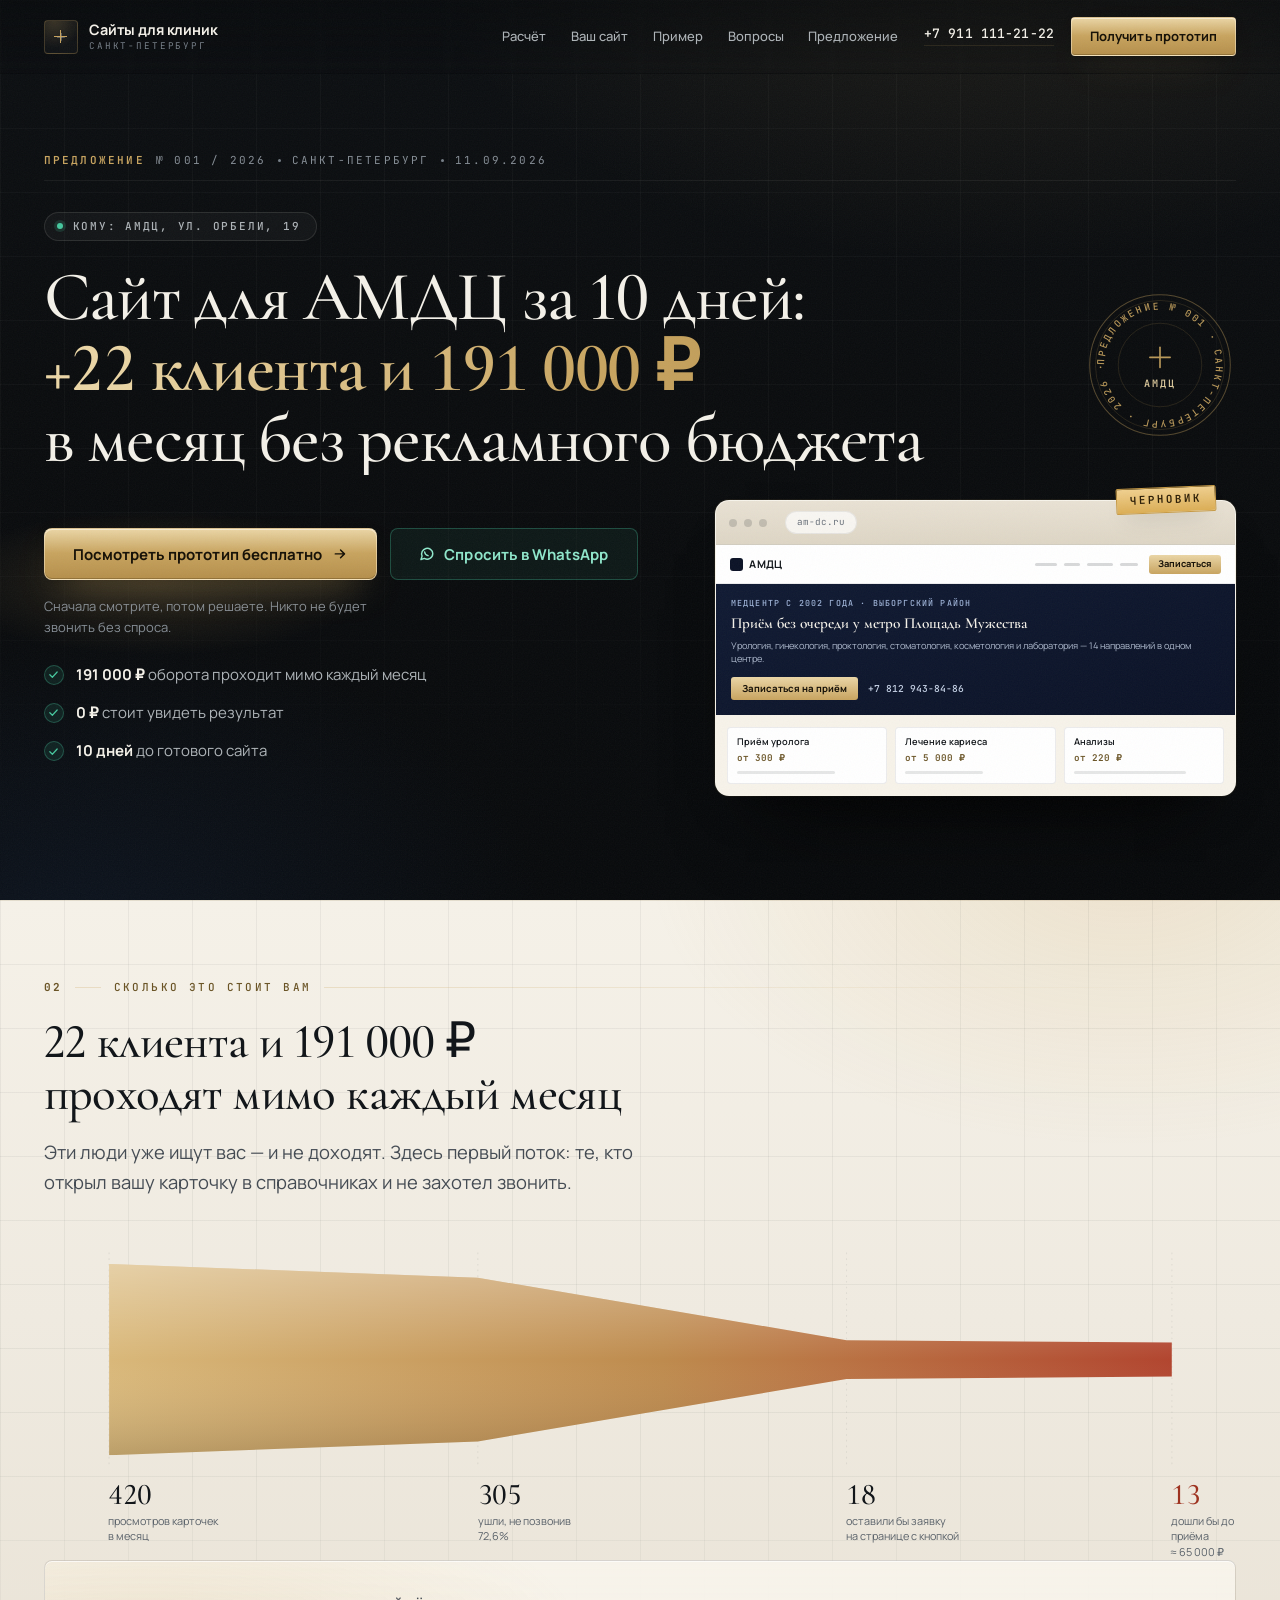
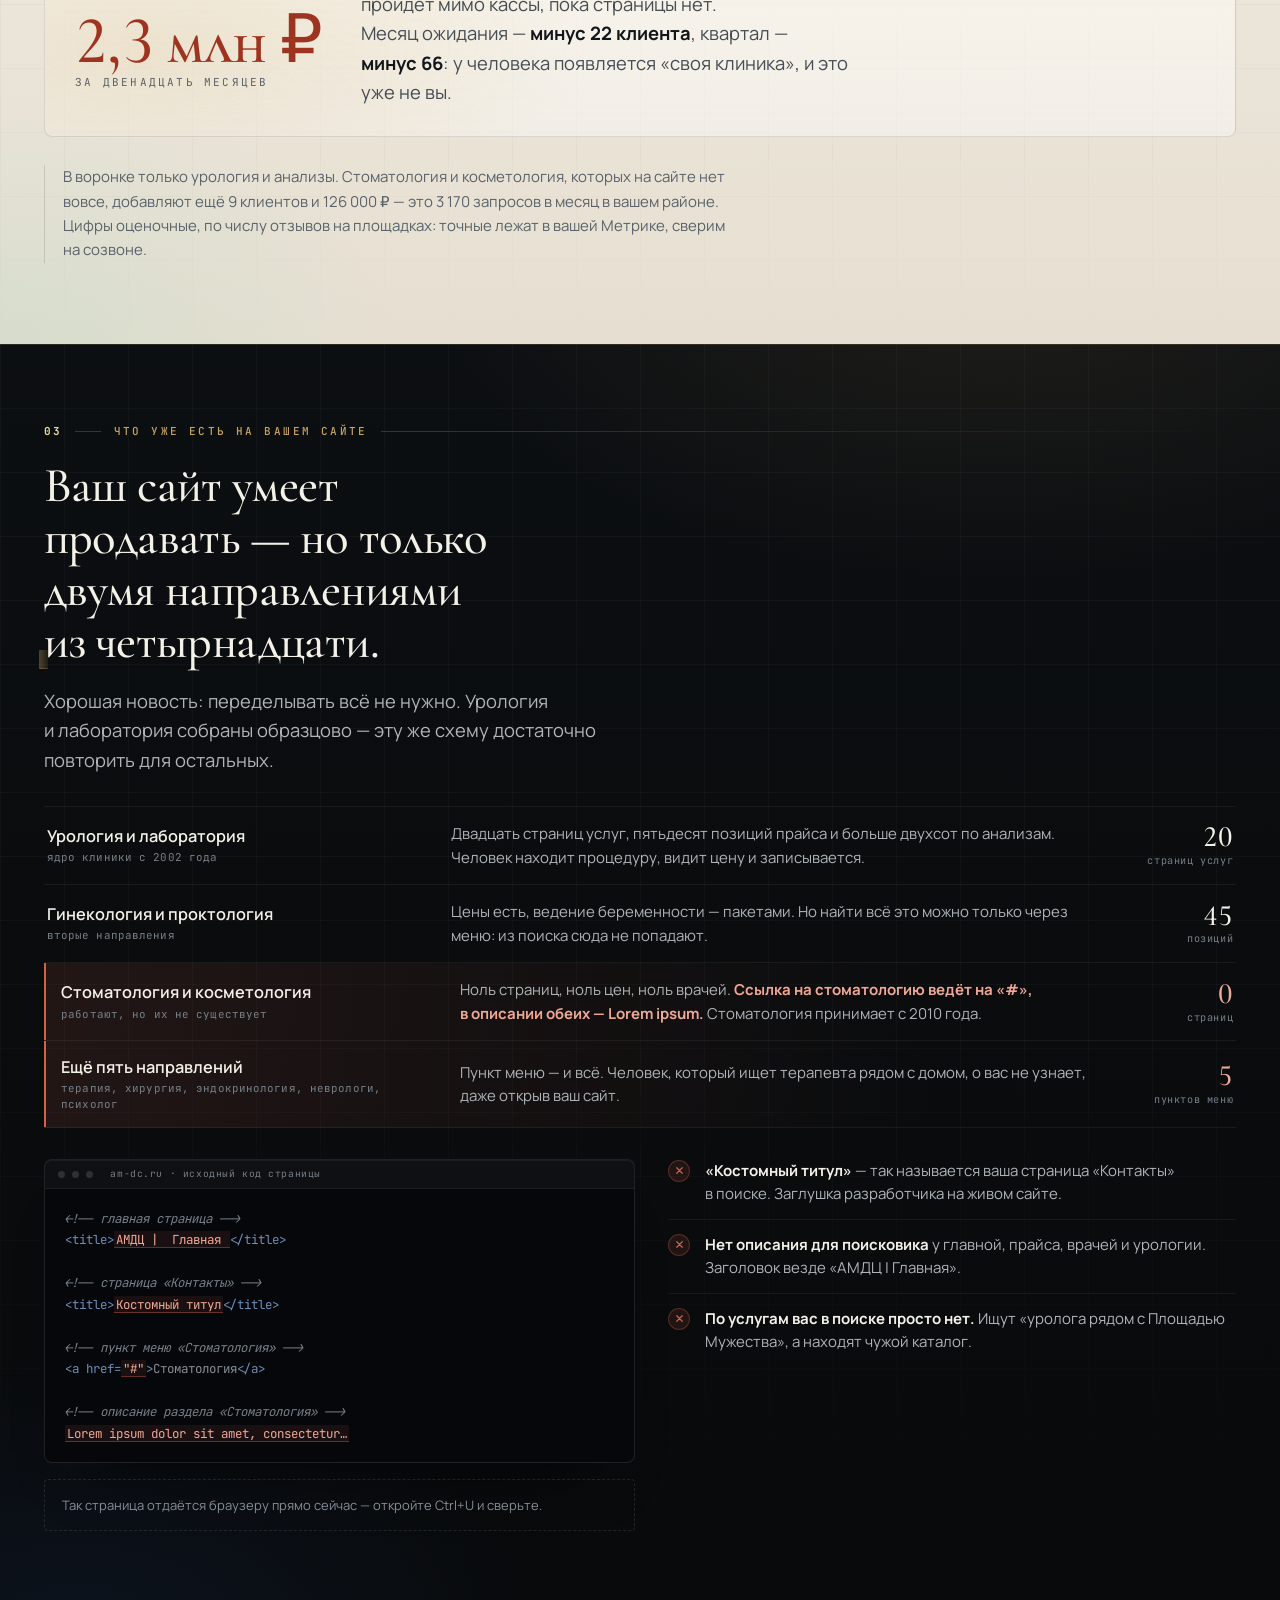
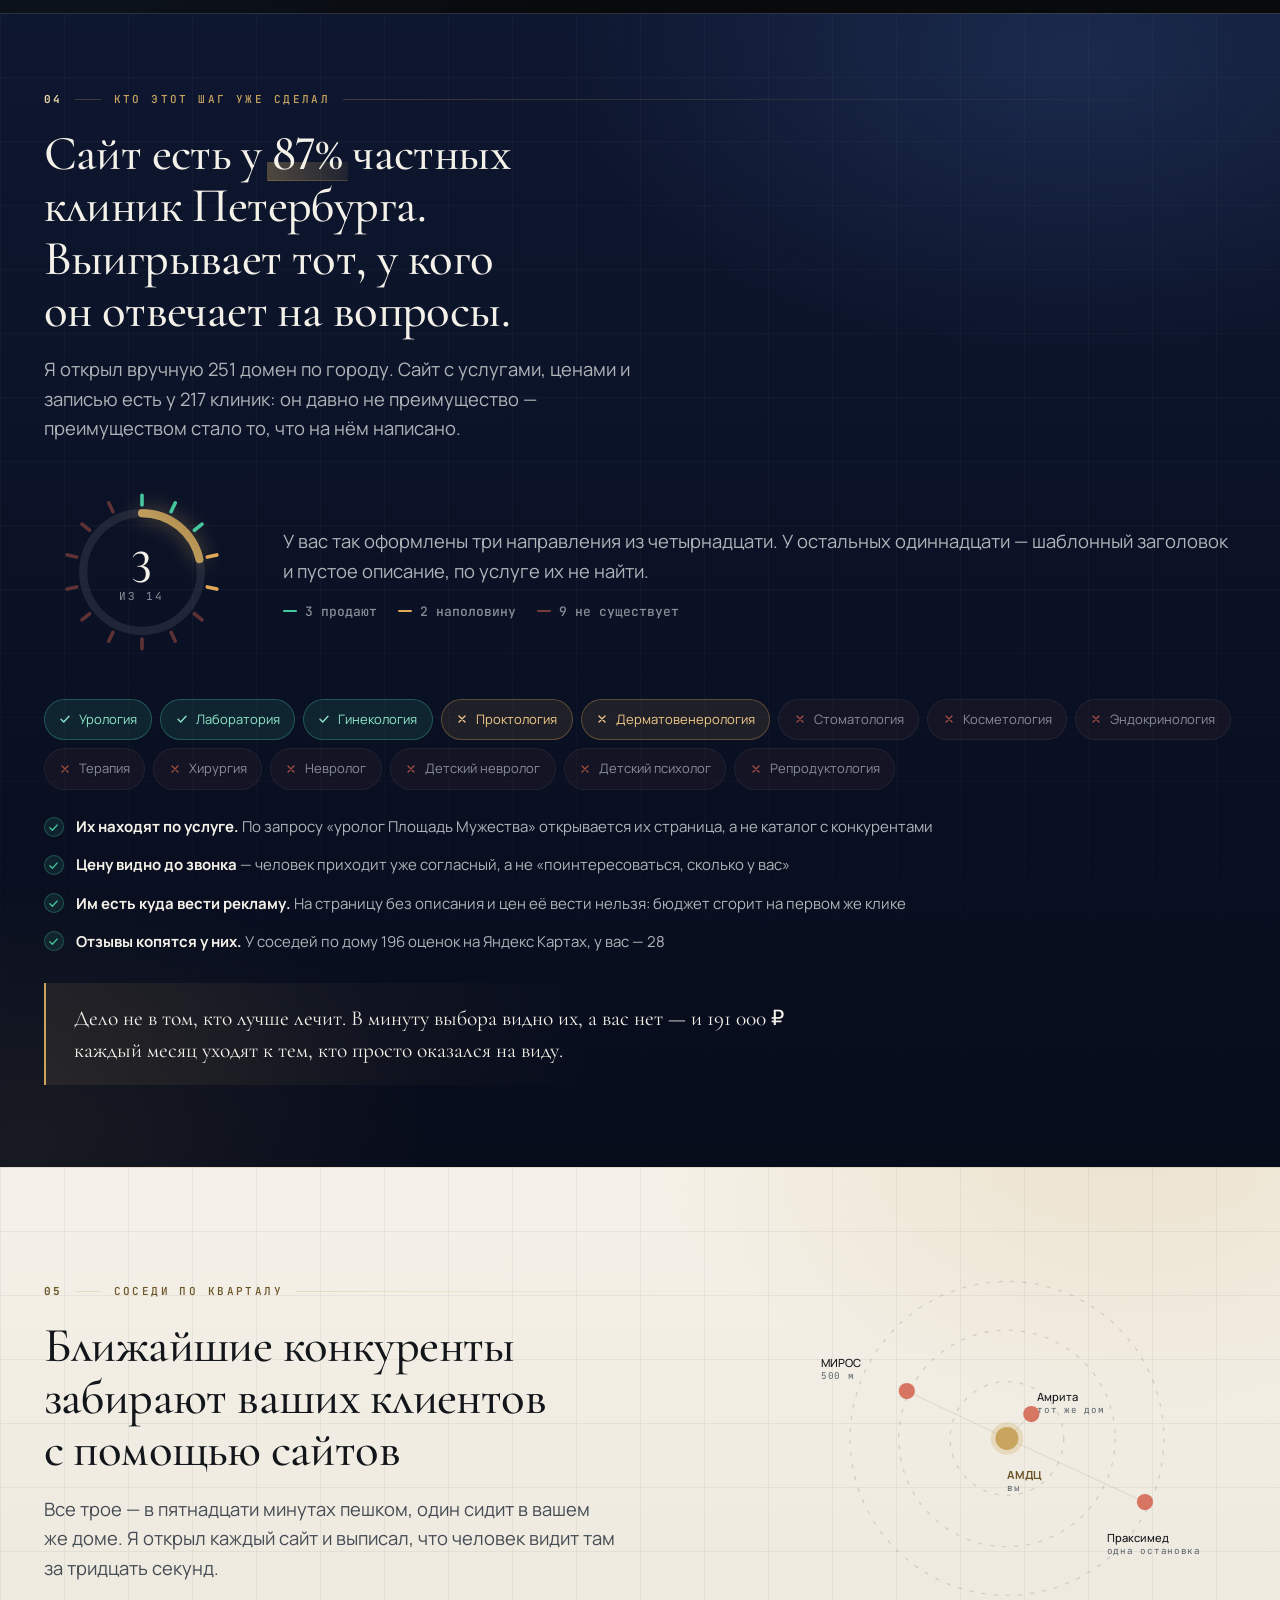
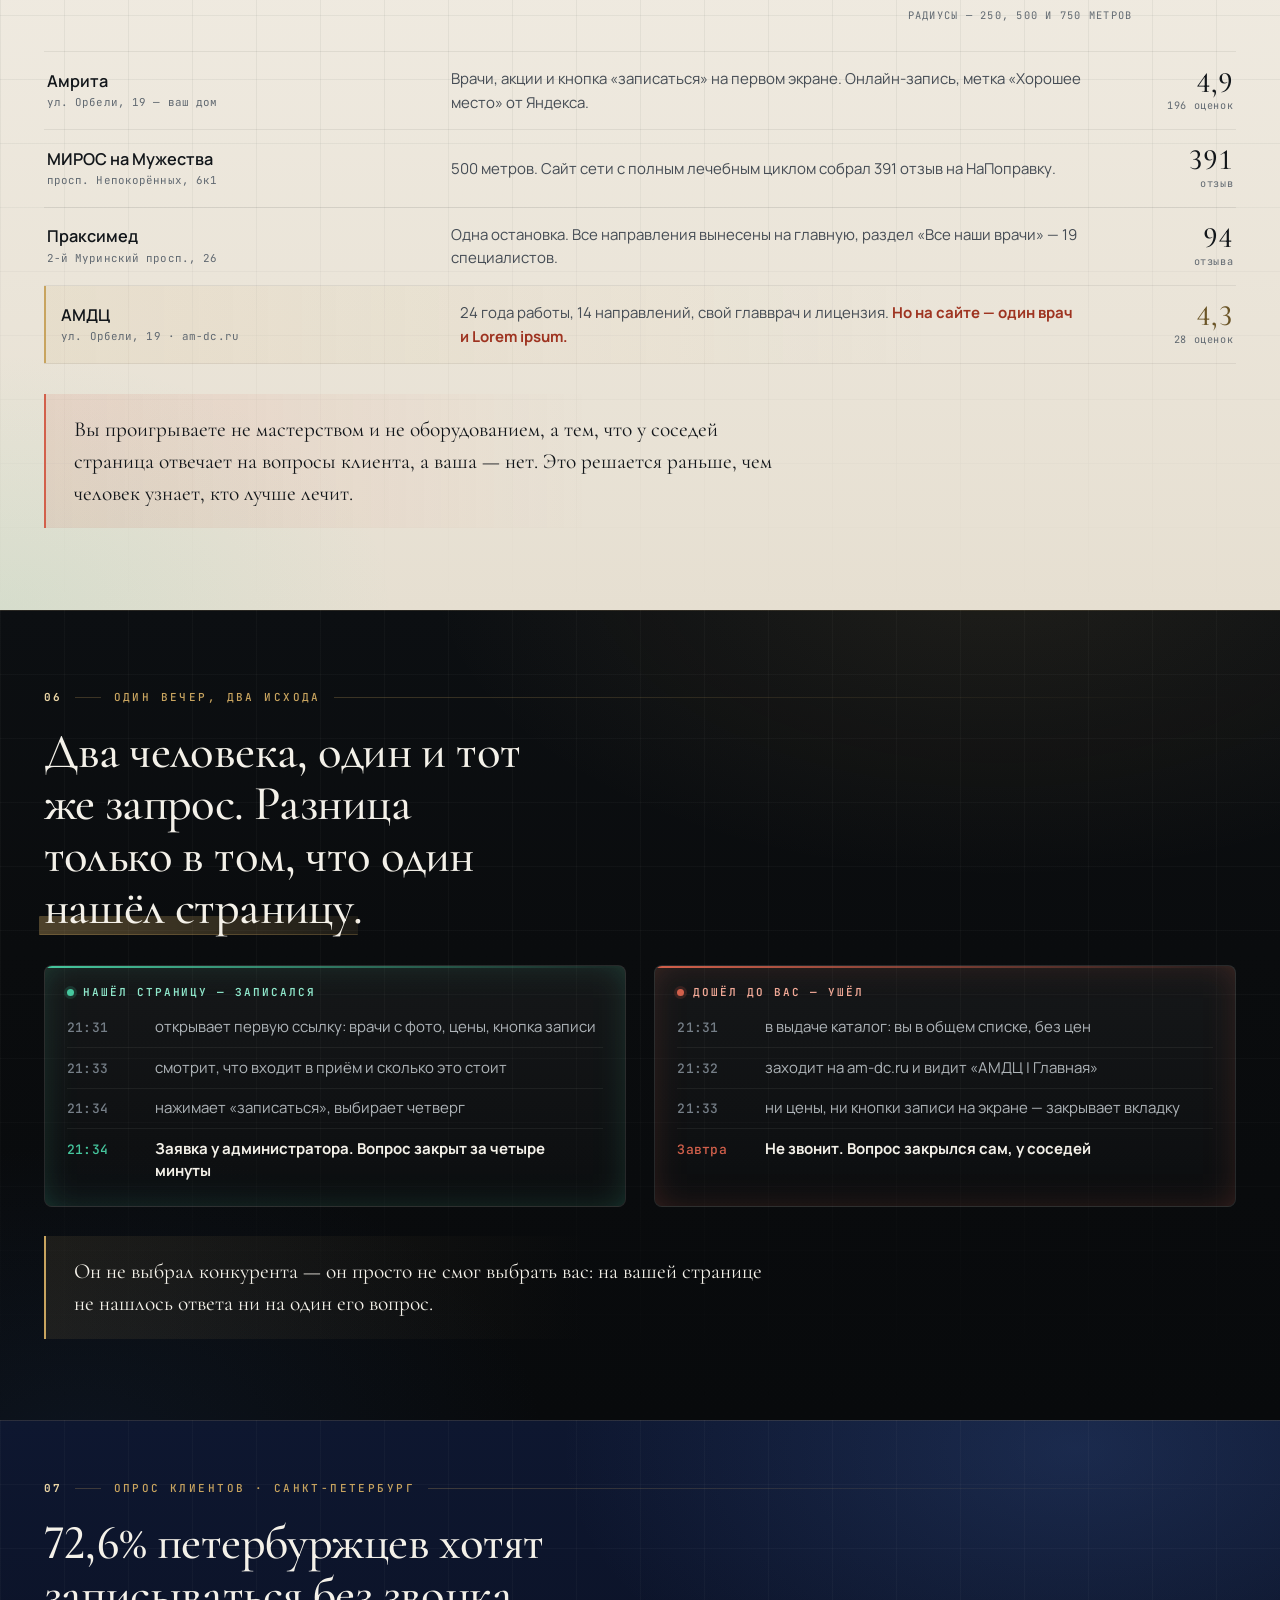
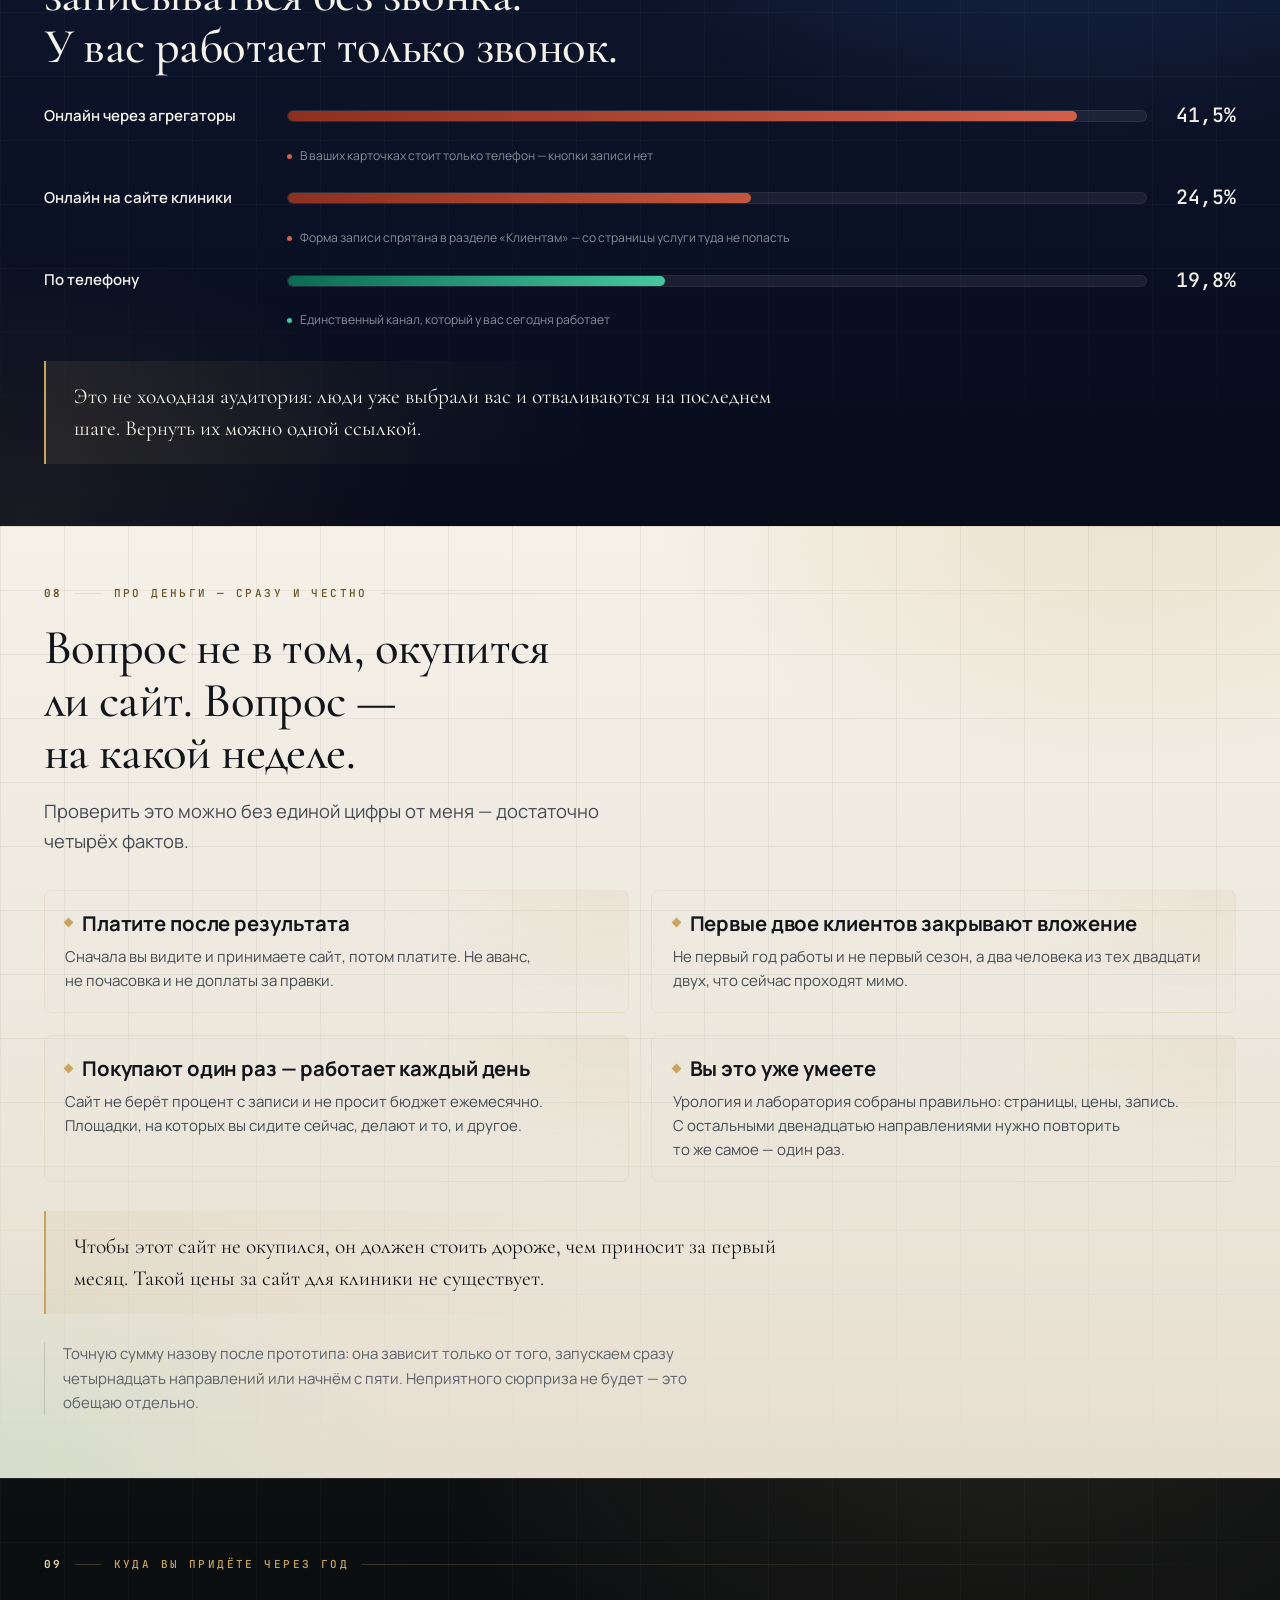
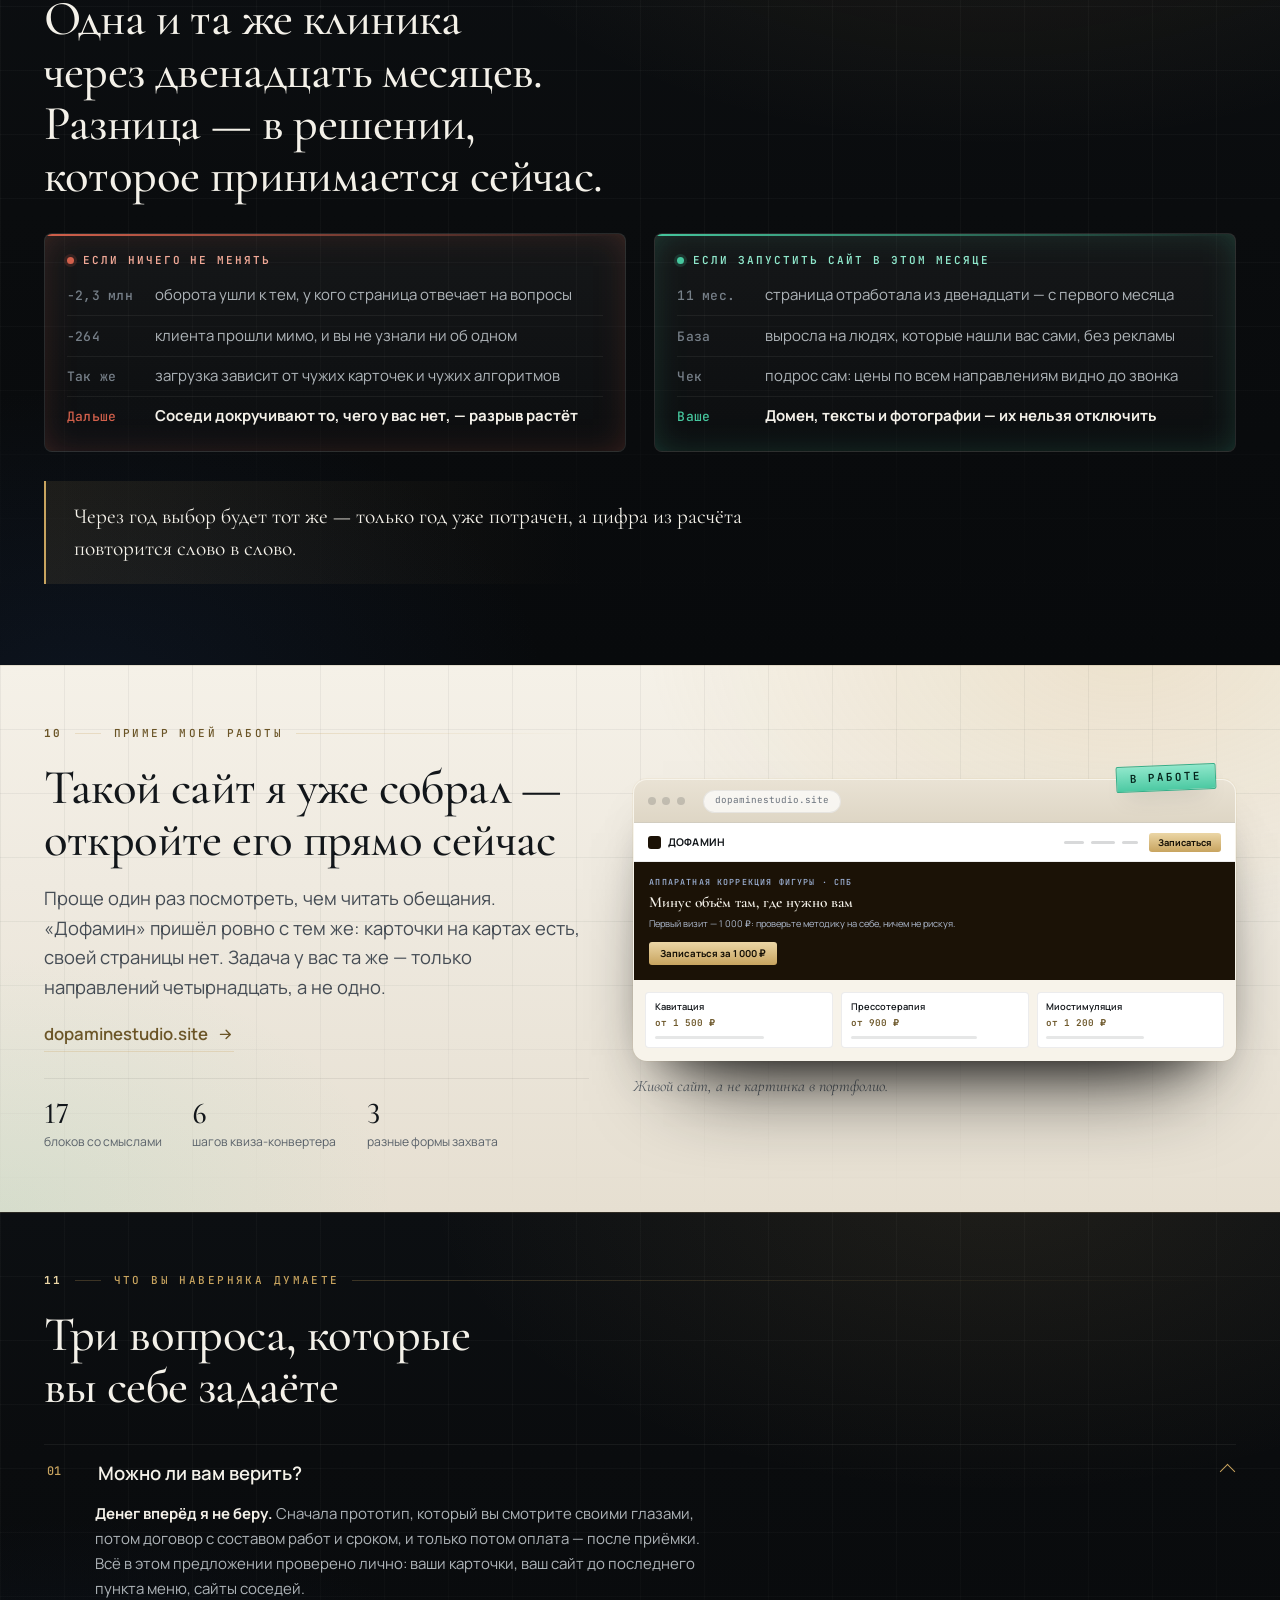
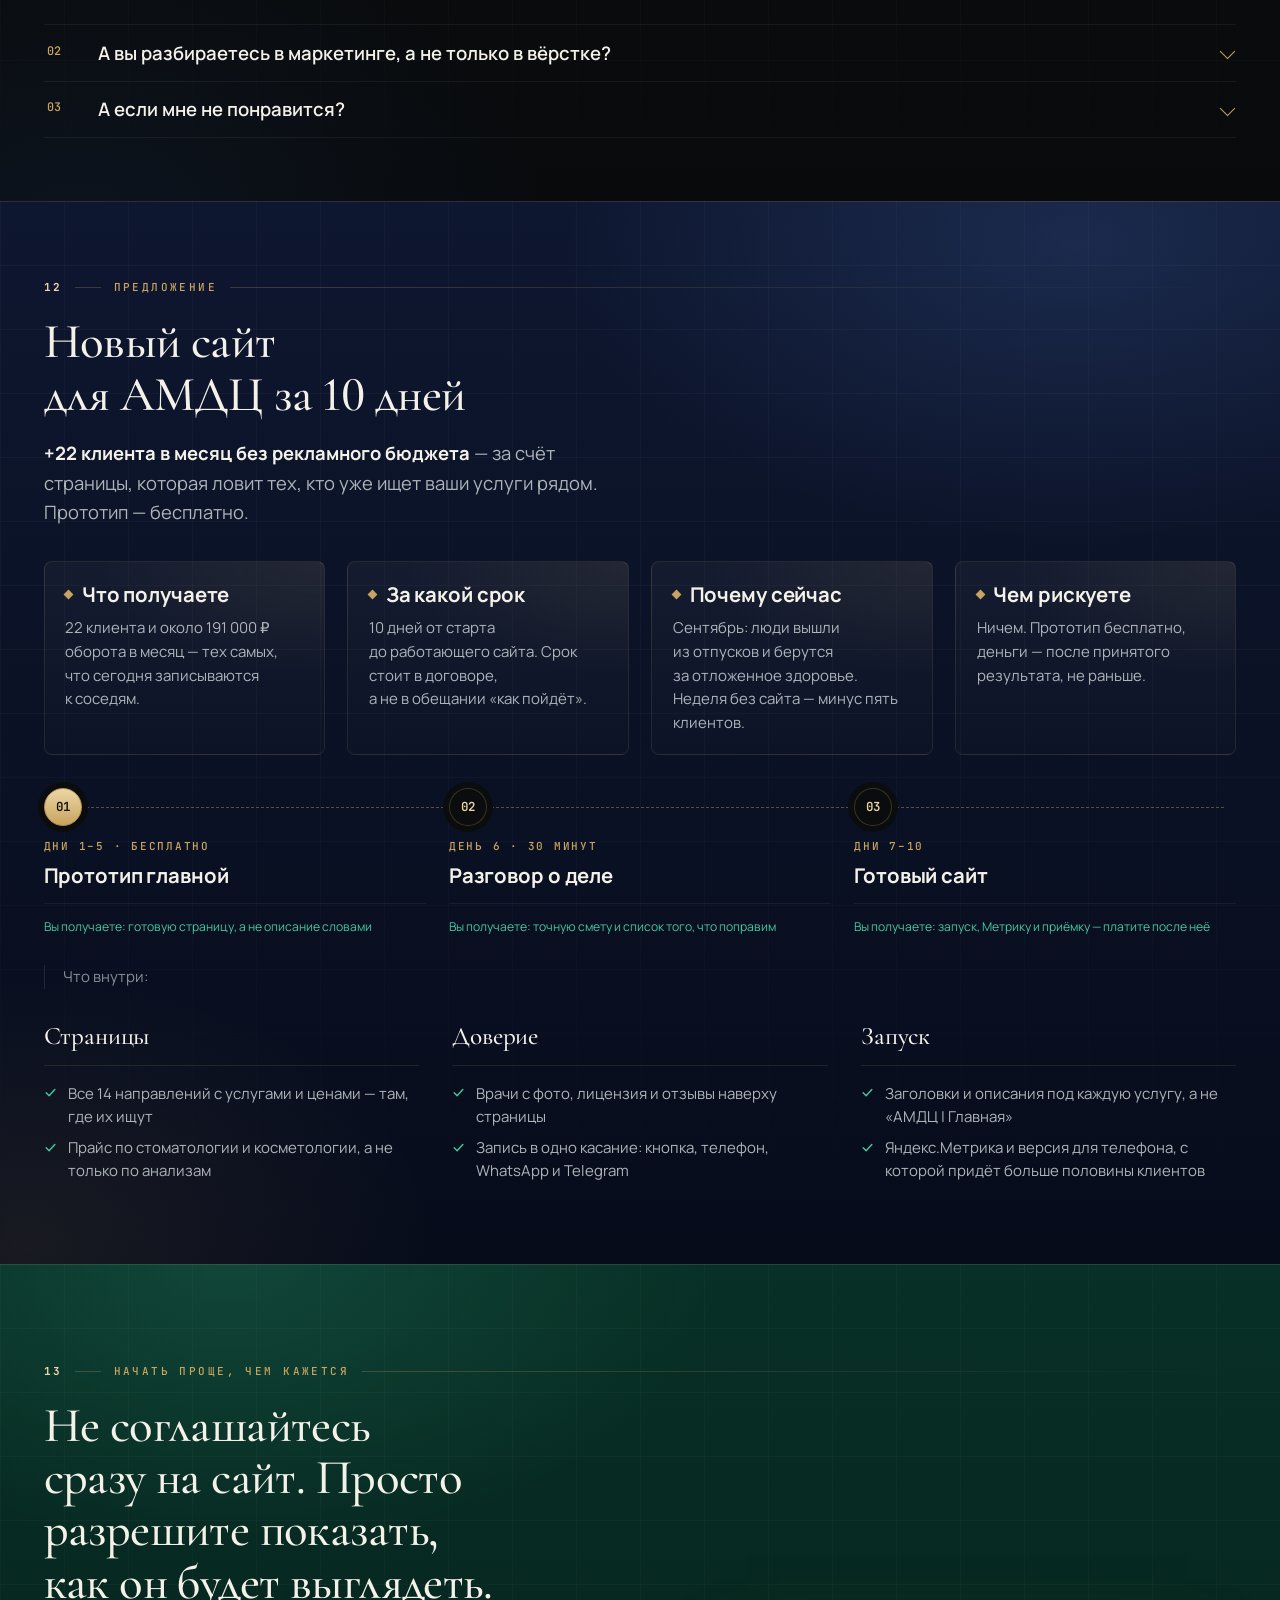
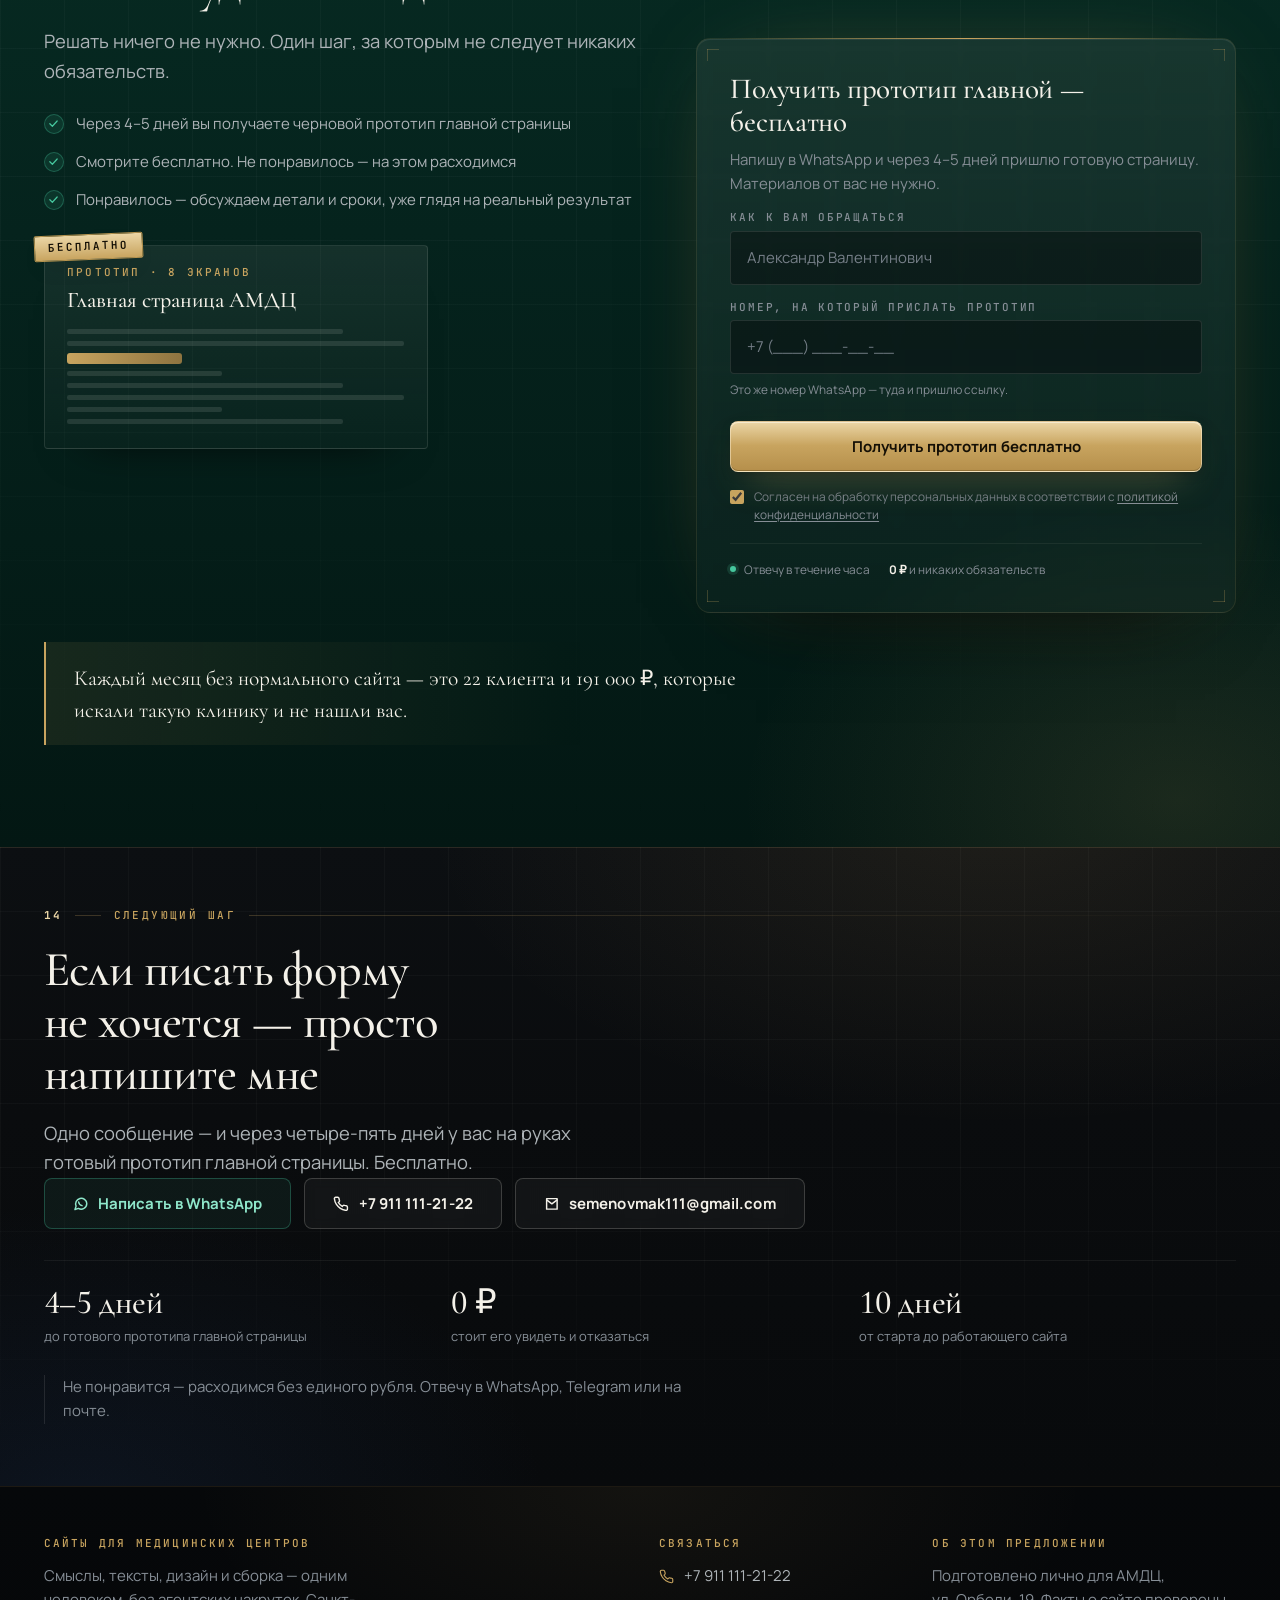
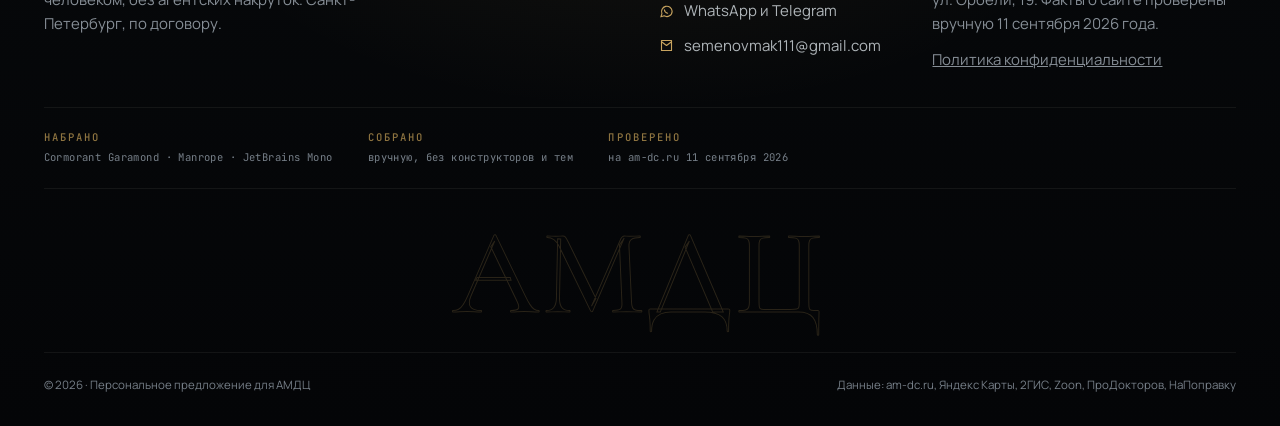
==== commit 775221a2: "Буллеты первого экрана про деньги, срок и цену входа Первый экран: подводка, пины и подпись под маке" ====
--- a/index.html
+++ b/index.html
@@ -3,12 +3,12 @@
 <head>
 <meta charset="utf-8">
 <meta name="viewport" content="width=device-width,initial-scale=1">
-<title>Сайт для АМДЦ за 10 дней — +22 пациента в месяц без рекламного бюджета</title>
+<title>Сайт для АМДЦ за 10 дней — +22 клиента в месяц без рекламного бюджета</title>
 <meta name="description" content="Персональное предложение для АМДЦ, ул. Орбели 19. Новый сайт за 10 дней: все 14 направлений с ценами, врачами и записью. Прототип главной — бесплатно, через 4–5 дней. Оплата после приёмки.">
 <meta name="robots" content="noindex,nofollow">
 <meta name="theme-color" content="#0A0C0E">
 <meta property="og:type" content="website">
-<meta property="og:title" content="Сайт для АМДЦ за 10 дней — +22 пациента в месяц">
+<meta property="og:title" content="Сайт для АМДЦ за 10 дней — +22 клиента в месяц">
 <meta property="og:description" content="Сейчас из 14 направлений на сайте работают 3. Прототип главной — бесплатно, через 4–5 дней.">
 <link rel="icon" href="data:image/svg+xml,<svg xmlns='http://www.w3.org/2000/svg' viewBox='0 0 32 32'><rect width='32' height='32' rx='4' fill='%230A0C0E'/><rect x='1.5' y='1.5' width='29' height='29' rx='3' fill='none' stroke='%23C8A45F' stroke-width='1'/><path d='M16 9v14M9 16h14' stroke='%23C8A45F' stroke-width='2.4' stroke-linecap='round'/></svg>">
 <script>document.documentElement.className+=" js";</script>
@@ -91,7 +91,6 @@
       <span class="v city">Санкт-Петербург</span>
       <span class="sep date" aria-hidden="true"></span>
       <span class="v date">11.09.2026</span>
-      <span class="r">14 направлений · 1 сайт</span>
     </div>
 
     <!-- Гравированная печать. Единственный по-настоящему
@@ -118,13 +117,11 @@
 
     <div class="addressee"><i></i>Кому: АМДЦ, ул. Орбели, 19</div>
 
-    <h1><span class="ln"><i>Сайт для АМДЦ за 10 дней:</i></span><span class="ln big"><i>+22 пациента и 191 000 ₽</i></span><span class="ln"><i>в месяц без рекламного бюджета</i></span></h1>
+    <h1><span class="ln"><i>Сайт для АМДЦ за 10 дней:</i></span><span class="ln big"><i>+22 клиента и 191 000 ₽</i></span><span class="ln"><i>в месяц без рекламного бюджета</i></span></h1>
 
     <div class="hero-grid">
 
       <div class="hero-l">
-        <p class="lede">Из <b>14 ваших направлений</b> сайт продаёт <mark>три</mark>. Остальные одиннадцать получат свои страницы — с ценами, врачами и записью.</p>
-
         <div class="ctarow">
           <div class="btns">
             <a class="btn" href="#start">Посмотреть прототип бесплатно <svg class="i"><use href="#i-arr"/></svg></a>
@@ -134,9 +131,9 @@
         </div>
 
         <ul class="bul">
-          <li><span class="ck"><svg class="i"><use href="#i-check"/></svg></span><span><b>Прототип главной — бесплатно,</b> через 4–5 дней и без обязательств</span></li>
-          <li><span class="ck"><svg class="i"><use href="#i-check"/></svg></span><span><b>10 дней до запуска</b> — срок стоит в договоре</span></li>
-          <li><span class="ck"><svg class="i"><use href="#i-check"/></svg></span><span><b>Оплата после приёмки</b> — ни аванса, ни доплат за правки</span></li>
+          <li><span class="ck"><svg class="i"><use href="#i-check"/></svg></span><span><b>191 000 ₽</b> оборота проходит мимо каждый месяц</span></li>
+          <li><span class="ck"><svg class="i"><use href="#i-check"/></svg></span><span><b>0 ₽</b> стоит увидеть результат</span></li>
+          <li><span class="ck"><svg class="i"><use href="#i-check"/></svg></span><span><b>10 дней</b> до готового сайта</span></li>
         </ul>
       </div>
 
@@ -153,23 +150,16 @@
             <div class="mk-hero">
               <div class="mk-eye">Медцентр с 2002 года · Выборгский район</div>
               <div class="mk-h">Приём без очереди у метро Площадь Мужества</div>
-              <div class="mk-sub">Урология, гинекология, проктология, стоматология, косметология и лаборатория — 14 направлений в одном центре.<em class="pin">3</em></div>
-              <div class="mk-cta"><span class="b">Записаться на приём<em class="pin">2</em></span><span class="t">+7 812 943-84-86</span></div>
+              <div class="mk-sub">Урология, гинекология, проктология, стоматология, косметология и лаборатория — 14 направлений в одном центре.</div>
+              <div class="mk-cta"><span class="b">Записаться на приём</span><span class="t">+7 812 943-84-86</span></div>
             </div>
             <div class="mk-cards">
-              <div class="mk-card"><em class="pin">1</em><div class="n">Приём уролога</div><div class="p">от 300 ₽</div><i class="l" style="width:70%"></i></div>
+              <div class="mk-card"><div class="n">Приём уролога</div><div class="p">от 300 ₽</div><i class="l" style="width:70%"></i></div>
               <div class="mk-card"><div class="n">Лечение кариеса</div><div class="p">от 5 000 ₽</div><i class="l" style="width:55%"></i></div>
               <div class="mk-card"><div class="n">Анализы</div><div class="p">от 220 ₽</div><i class="l" style="width:80%"></i></div>
             </div>
           </div>
-        </div>
-        <div class="pins">
-          <span><b>1</b>Цена видна до звонка</span>
-          <span><b>2</b>Запись в одно касание</span>
-          <span><b>3</b>Все 14 направлений</span>
-        </div>
-        <div class="capt">Так будет выглядеть первый экран. Прототип — бесплатно, через 4–5 дней.</div>
-      </div>
+        </div>      </div>
 
     </div>
   </div>
@@ -179,7 +169,7 @@
 <section class="band b-paper" id="money" data-sec="s02" data-title="Арифметика">
   <div class="wrap">
     <div class="rub"><span class="n">02</span>Сколько это стоит вам</div>
-    <h2 class="wide">22 пациента и 191 000 ₽ проходят мимо каждый месяц</h2>
+    <h2 class="wide">22 клиента и 191 000 ₽ проходят мимо каждый месяц</h2>
     <p class="lede">Эти люди уже ищут вас — и не доходят. Здесь первый поток: те, кто открыл вашу карточку в справочниках и не захотел звонить.</p>
     <figure class="funnel" role="img"
             aria-label="Из 420 просмотров карточек до приёма доходят 13 человек">
@@ -222,9 +212,9 @@
     </figure>
     <div class="total">
       <div class="big">2,3 млн ₽<small>за двенадцать месяцев</small></div>
-      <div class="txt">пройдёт мимо кассы, пока страницы нет.<br>Месяц ожидания — <b>минус 22 пациента</b>, квартал — <b>минус 66</b>: у человека появляется «своя клиника», и это уже не вы.</div>
-    </div>
-    <p class="note">В воронке только урология и анализы. Стоматология и косметология, которых на сайте нет вовсе, добавляют ещё 9 пациентов и 126 000 ₽ — это 3 170 запросов в месяц в вашем районе. Цифры оценочные, по числу отзывов на площадках: точные лежат в вашей Метрике, сверим на созвоне.</p>
+      <div class="txt">пройдёт мимо кассы, пока страницы нет.<br>Месяц ожидания — <b>минус 22 клиента</b>, квартал — <b>минус 66</b>: у человека появляется «своя клиника», и это уже не вы.</div>
+    </div>
+    <p class="note">В воронке только урология и анализы. Стоматология и косметология, которых на сайте нет вовсе, добавляют ещё 9 клиентов и 126 000 ₽ — это 3 170 запросов в месяц в вашем районе. Цифры оценочные, по числу отзывов на площадках: точные лежат в вашей Метрике, сверим на созвоне.</p>
   </div>
 </section>
 
@@ -361,7 +351,7 @@
     <div class="vs-head">
       <div class="vs-intro">
         <div class="rub"><span class="n">05</span>Соседи по кварталу</div>
-        <h2 class="wide">Ближайшие конкуренты забирают ваших пациентов с помощью сайтов</h2>
+        <h2 class="wide">Ближайшие конкуренты забирают ваших клиентов с помощью сайтов</h2>
         <p class="lede">Все трое — в пятнадцати минутах пешком, один сидит в вашем же доме. Я открыл каждый сайт и выписал, что человек видит там за тридцать секунд.</p>
       </div>
       <figure class="quarter" role="img"
@@ -411,7 +401,7 @@
         <div class="rate"><div class="n">4,3</div><div class="o">28 оценок</div></div>
       </div>
     </div>
-    <div class="strip warn">Вы проигрываете не мастерством и не оборудованием, а тем, что у соседей страница отвечает на вопросы пациента, а ваша — нет. Это решается раньше, чем человек узнает, кто лучше лечит.</div>
+    <div class="strip warn">Вы проигрываете не мастерством и не оборудованием, а тем, что у соседей страница отвечает на вопросы клиента, а ваша — нет. Это решается раньше, чем человек узнает, кто лучше лечит.</div>
   </div>
 </section>
 
@@ -447,7 +437,7 @@
 <!-- ============ 7. ОПРОС ПАЦИЕНТОВ ============ -->
 <section class="band b-indigo tight" data-sec="s07" data-title="Опрос">
   <div class="wrap">
-    <div class="rub"><span class="n">07</span>Опрос пациентов · Санкт-Петербург</div>
+    <div class="rub"><span class="n">07</span>Опрос клиентов · Санкт-Петербург</div>
     <h2 class="wide">72,6% петербуржцев хотят записываться без звонка. У вас работает только звонок.</h2>
     <div class="bars">
       <div class="brow">
@@ -485,7 +475,7 @@
         <p>Сначала вы видите и принимаете сайт, потом платите. Не аванс, не почасовка и не доплаты за правки.</p>
       </div>
       <div class="guard">
-        <h3>Первые двое пациентов закрывают вложение</h3>
+        <h3>Первые двое клиентов закрывают вложение</h3>
         <p>Не первый год работы и не первый сезон, а два человека из тех двадцати двух, что сейчас проходят мимо.</p>
       </div>
       <div class="guard">
@@ -512,7 +502,7 @@
         <div class="lab">Если ничего не менять</div>
         <ul>
           <li><span class="tm">−2,3 млн</span><span>оборота ушли к тем, у кого страница отвечает на вопросы</span></li>
-          <li><span class="tm">−264</span><span>пациента прошли мимо, и вы не узнали ни об одном</span></li>
+          <li><span class="tm">−264</span><span>клиента прошли мимо, и вы не узнали ни об одном</span></li>
           <li><span class="tm">Так же</span><span>загрузка зависит от чужих карточек и чужих алгоритмов</span></li>
           <li><span class="tm">Дальше</span><span><b>Соседи докручивают то, чего у вас нет, — разрыв растёт</b></span></li>
         </ul>
@@ -602,11 +592,11 @@
   <div class="wrap">
     <div class="rub"><span class="n">12</span>Предложение</div>
     <h2 class="wide">Новый сайт для АМДЦ за 10 дней</h2>
-    <p class="lede"><b>+22 пациента в месяц без рекламного бюджета</b> — за счёт страницы, которая ловит тех, кто уже ищет ваши услуги рядом. Прототип — бесплатно.</p>
+    <p class="lede"><b>+22 клиента в месяц без рекламного бюджета</b> — за счёт страницы, которая ловит тех, кто уже ищет ваши услуги рядом. Прототип — бесплатно.</p>
     <div class="guards four">
       <div class="guard">
         <h3>Что получаете</h3>
-        <p>22 пациента и около 191 000 ₽ оборота в месяц — тех самых, что сегодня записываются к соседям.</p>
+        <p>22 клиента и около 191 000 ₽ оборота в месяц — тех самых, что сегодня записываются к соседям.</p>
       </div>
       <div class="guard">
         <h3>За какой срок</h3>
@@ -614,7 +604,7 @@
       </div>
       <div class="guard">
         <h3>Почему сейчас</h3>
-        <p>Сентябрь: люди вышли из отпусков и берутся за отложенное здоровье. Неделя без сайта — минус пять пациентов.</p>
+        <p>Сентябрь: люди вышли из отпусков и берутся за отложенное здоровье. Неделя без сайта — минус пять клиентов.</p>
       </div>
       <div class="guard">
         <h3>Чем рискуете</h3>
@@ -661,7 +651,7 @@
         <h3>Запуск</h3>
         <ul>
           <li><svg class="i"><use href="#i-check"/></svg>Заголовки и описания под каждую услугу, а не «АМДЦ | Главная»</li>
-          <li><svg class="i"><use href="#i-check"/></svg>Яндекс.Метрика и версия для телефона, с которой придёт больше половины пациентов</li>
+          <li><svg class="i"><use href="#i-check"/></svg>Яндекс.Метрика и версия для телефона, с которой придёт больше половины клиентов</li>
         </ul>
       </div>
     </div>
@@ -714,7 +704,7 @@
         </form>
       </div>
     </div>
-    <div class="strip">Каждый месяц без нормального сайта — это 22 пациента и 191 000 ₽, которые искали такую клинику и не нашли вас.</div>
+    <div class="strip">Каждый месяц без нормального сайта — это 22 клиента и 191 000 ₽, которые искали такую клинику и не нашли вас.</div>
   </div>
 </section>
 
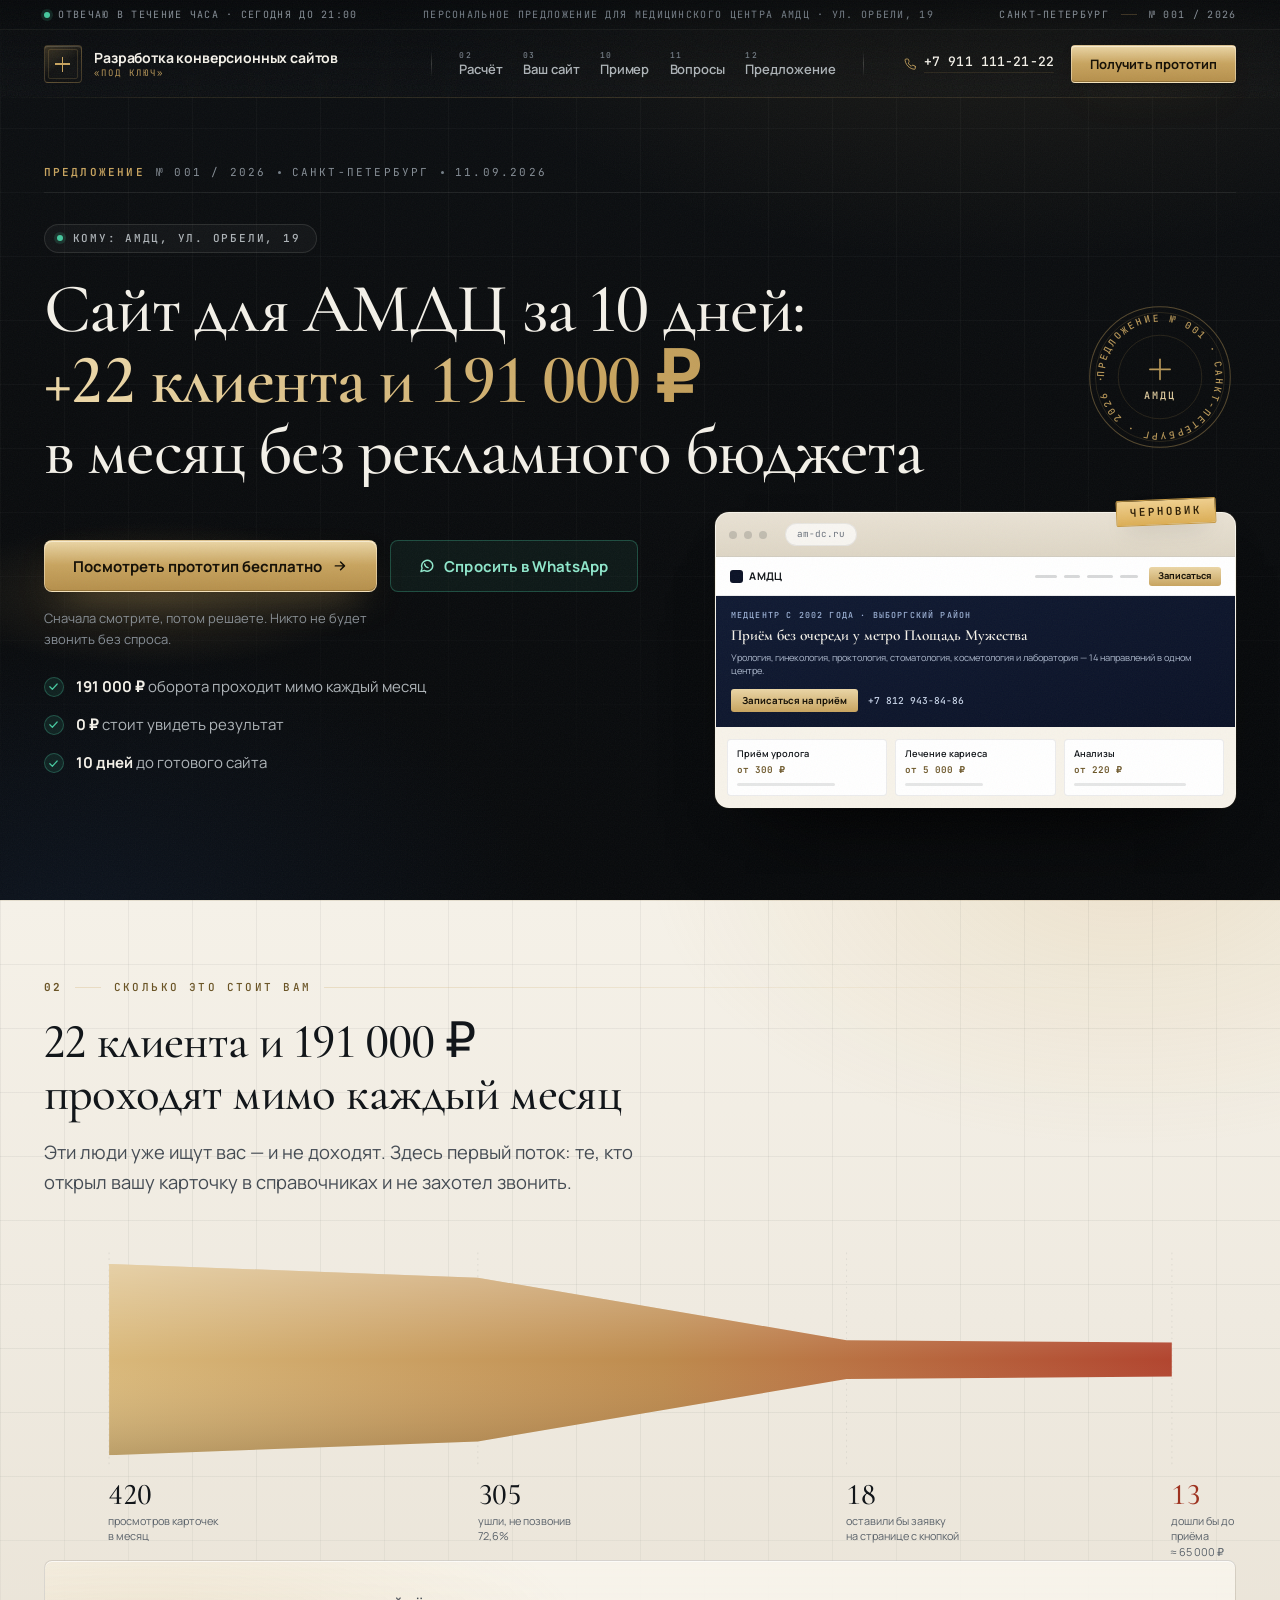
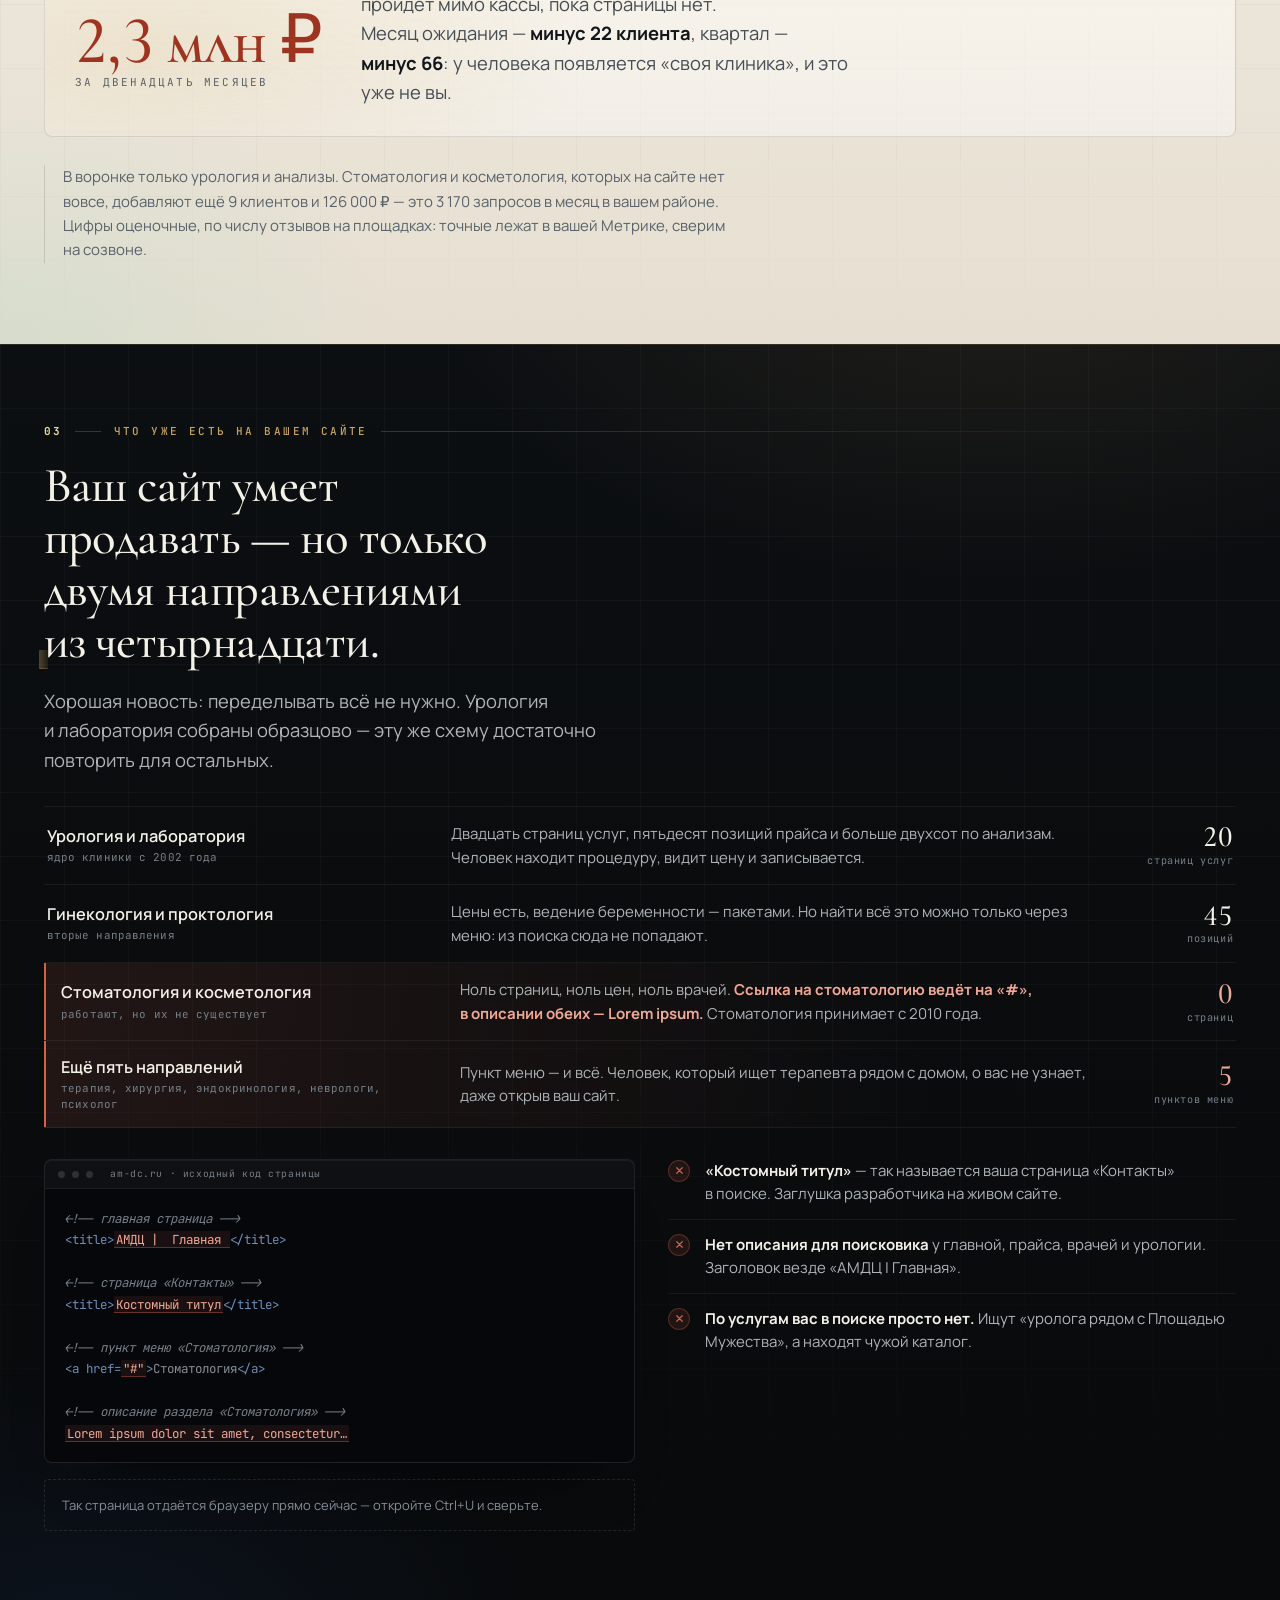
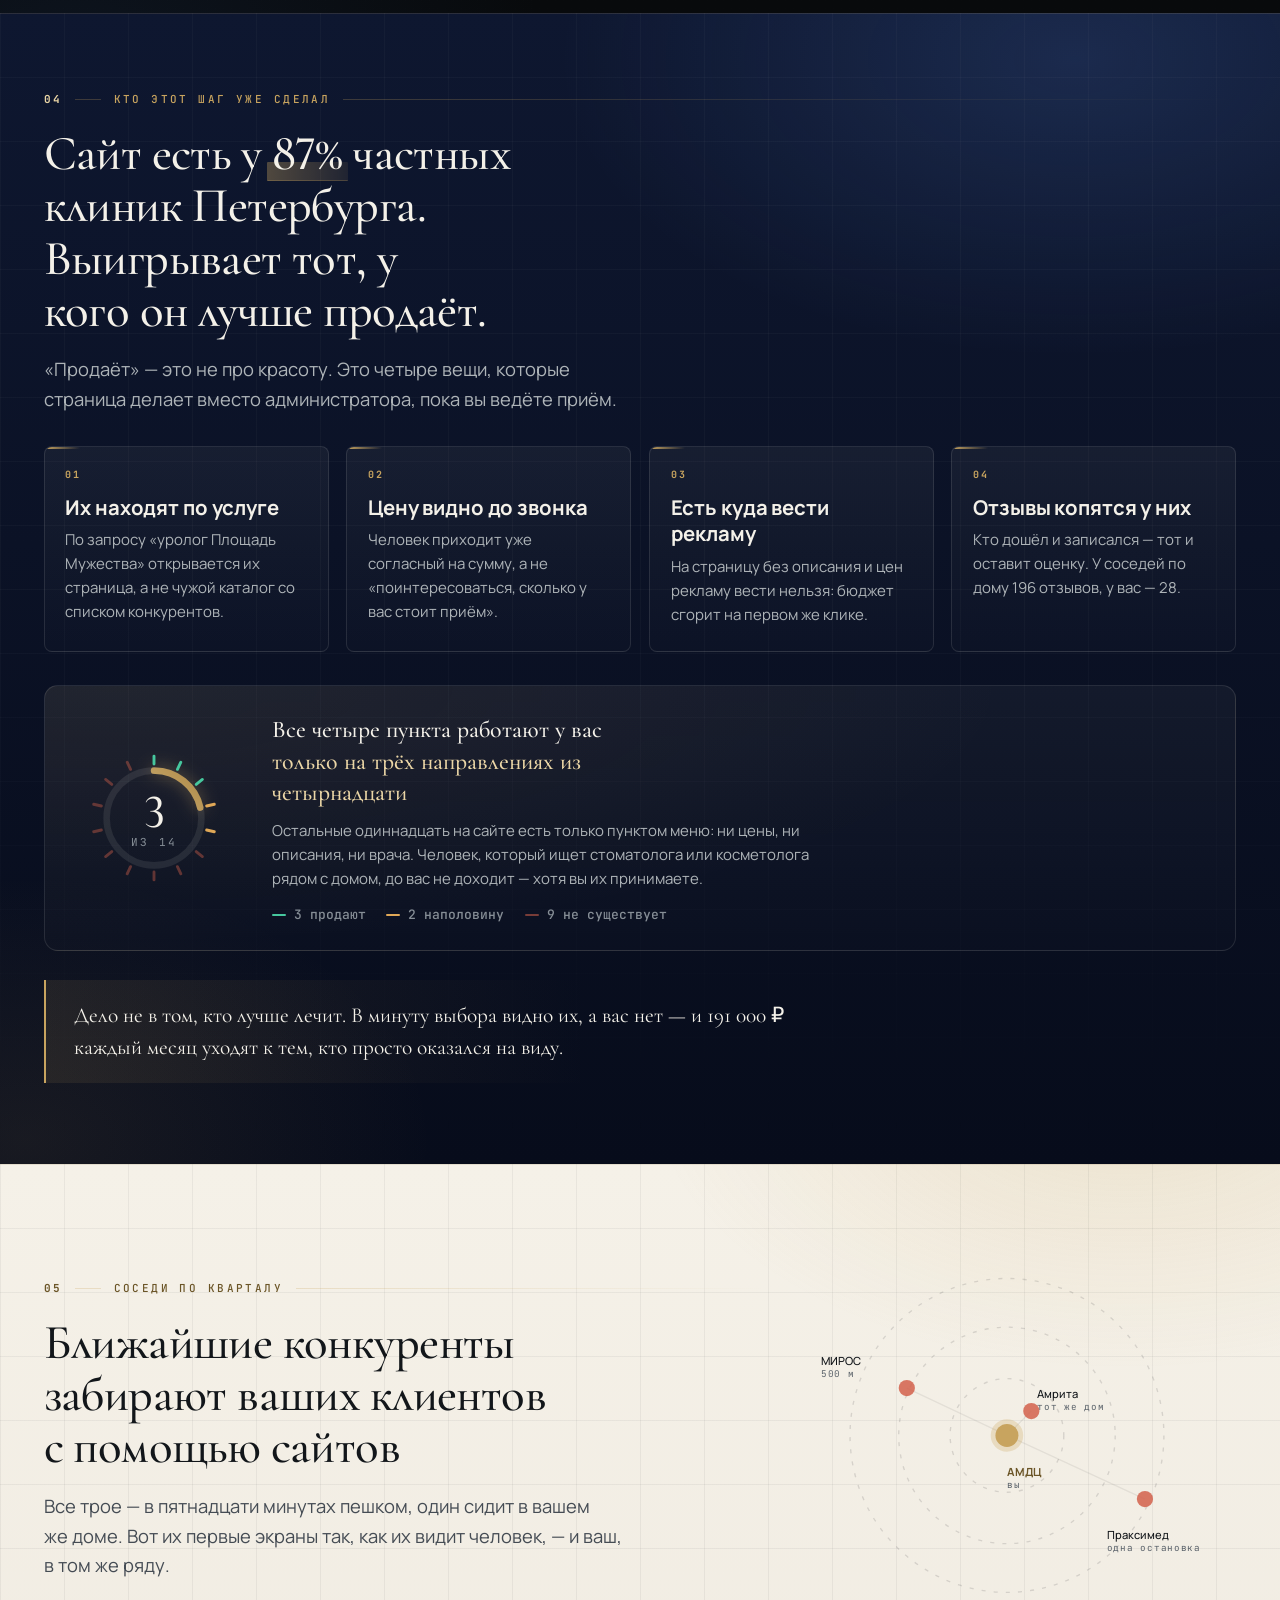
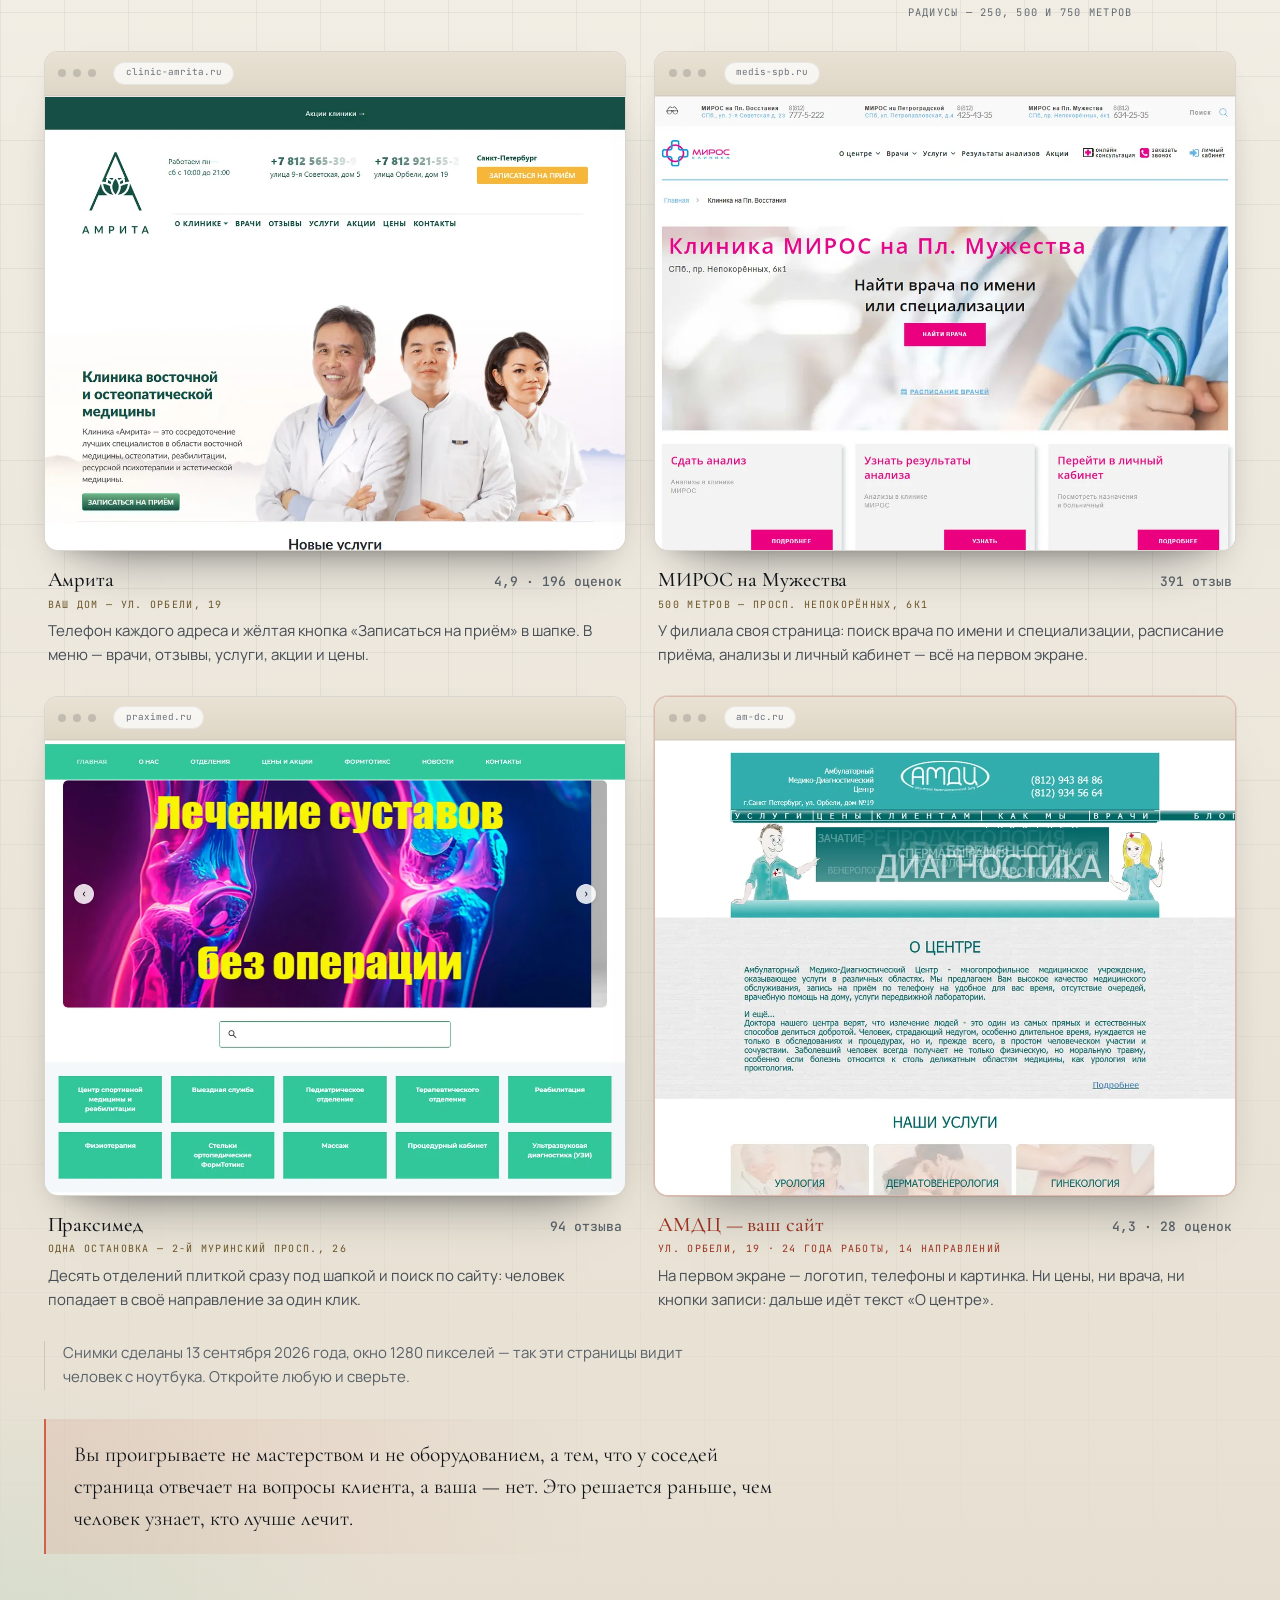
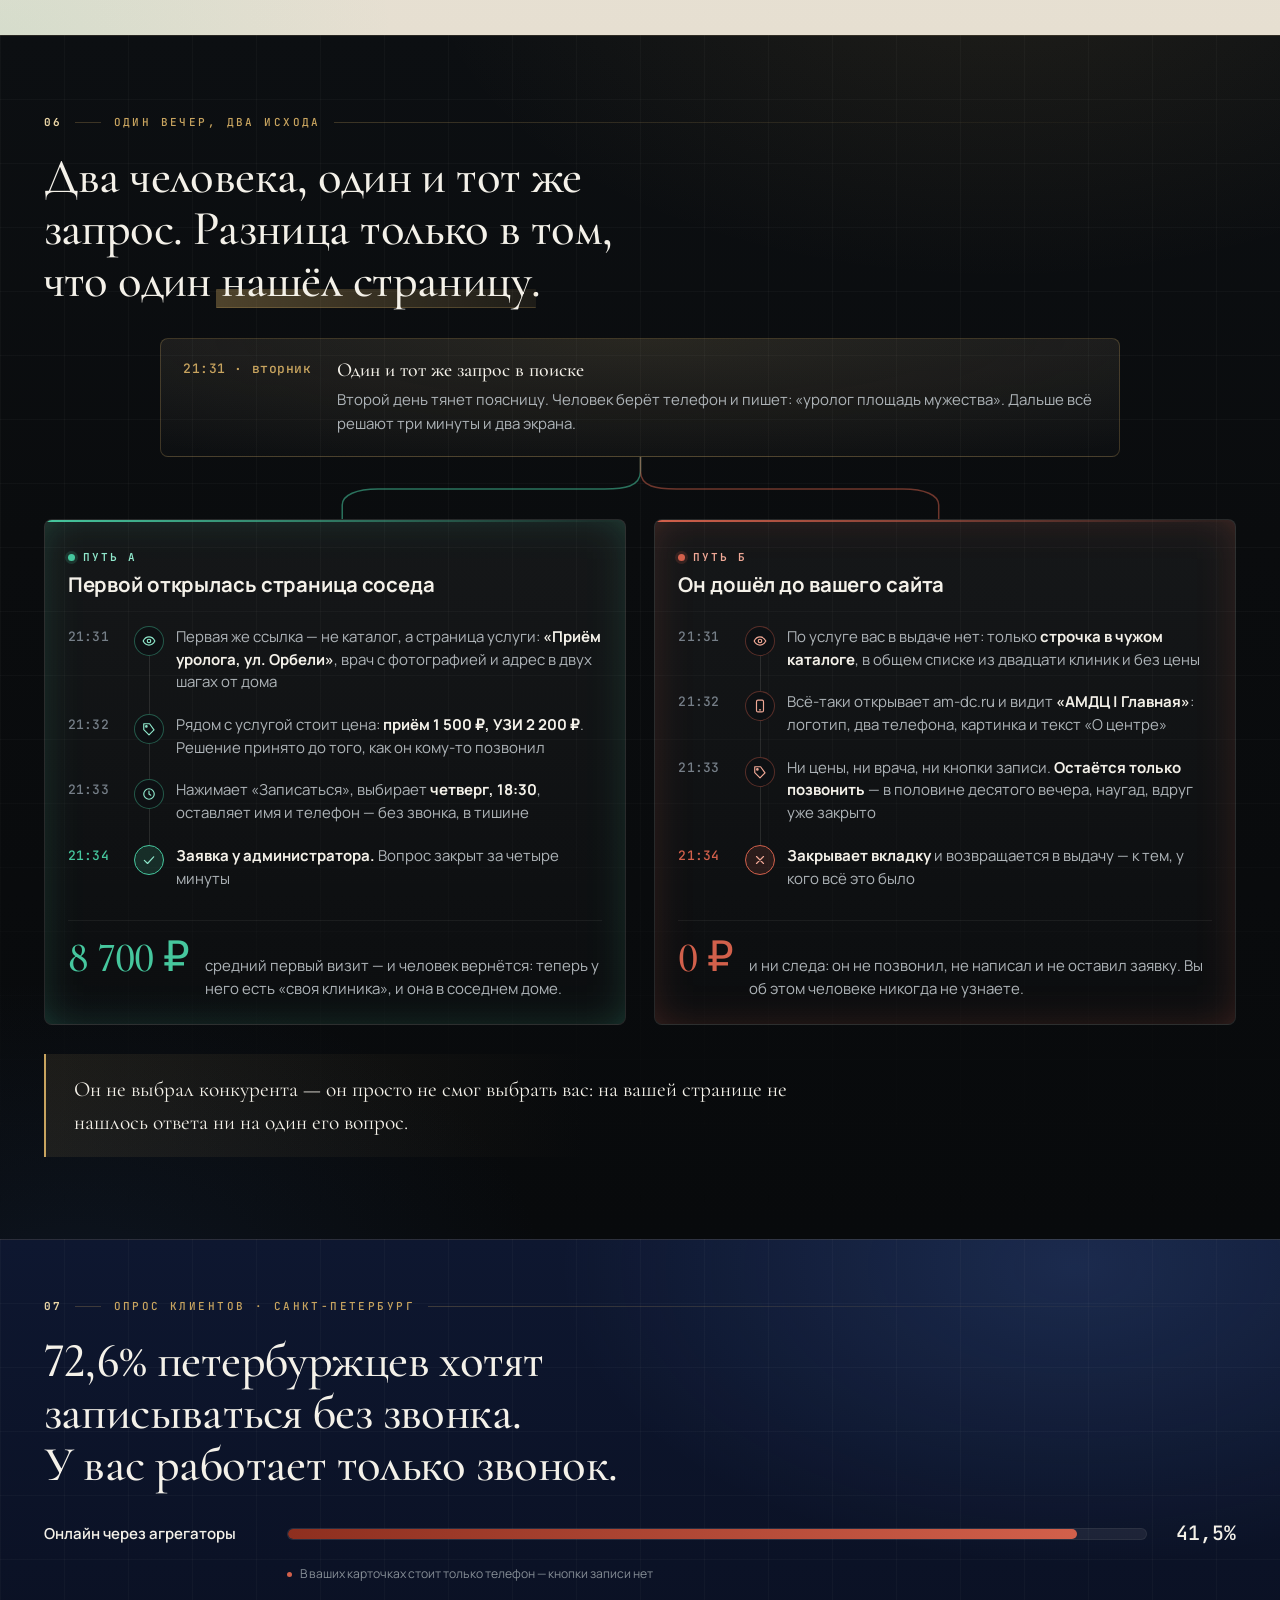
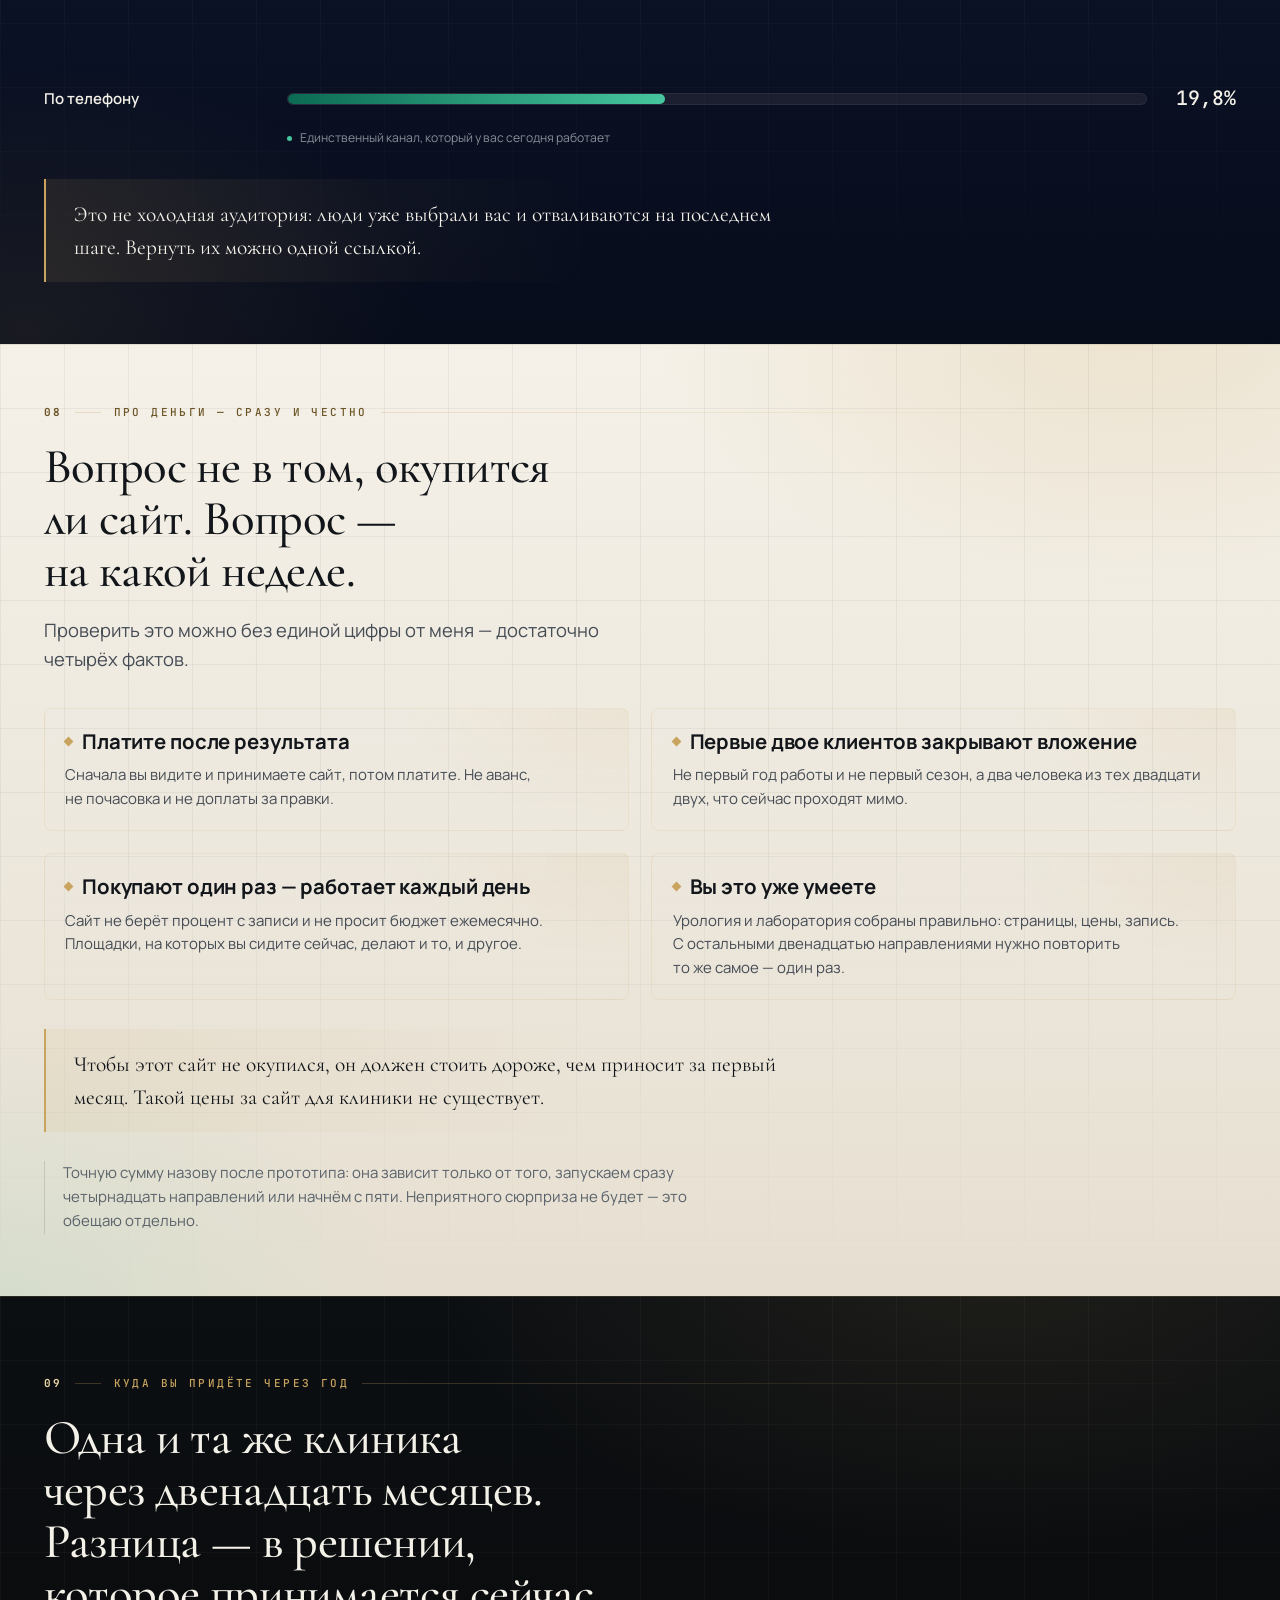
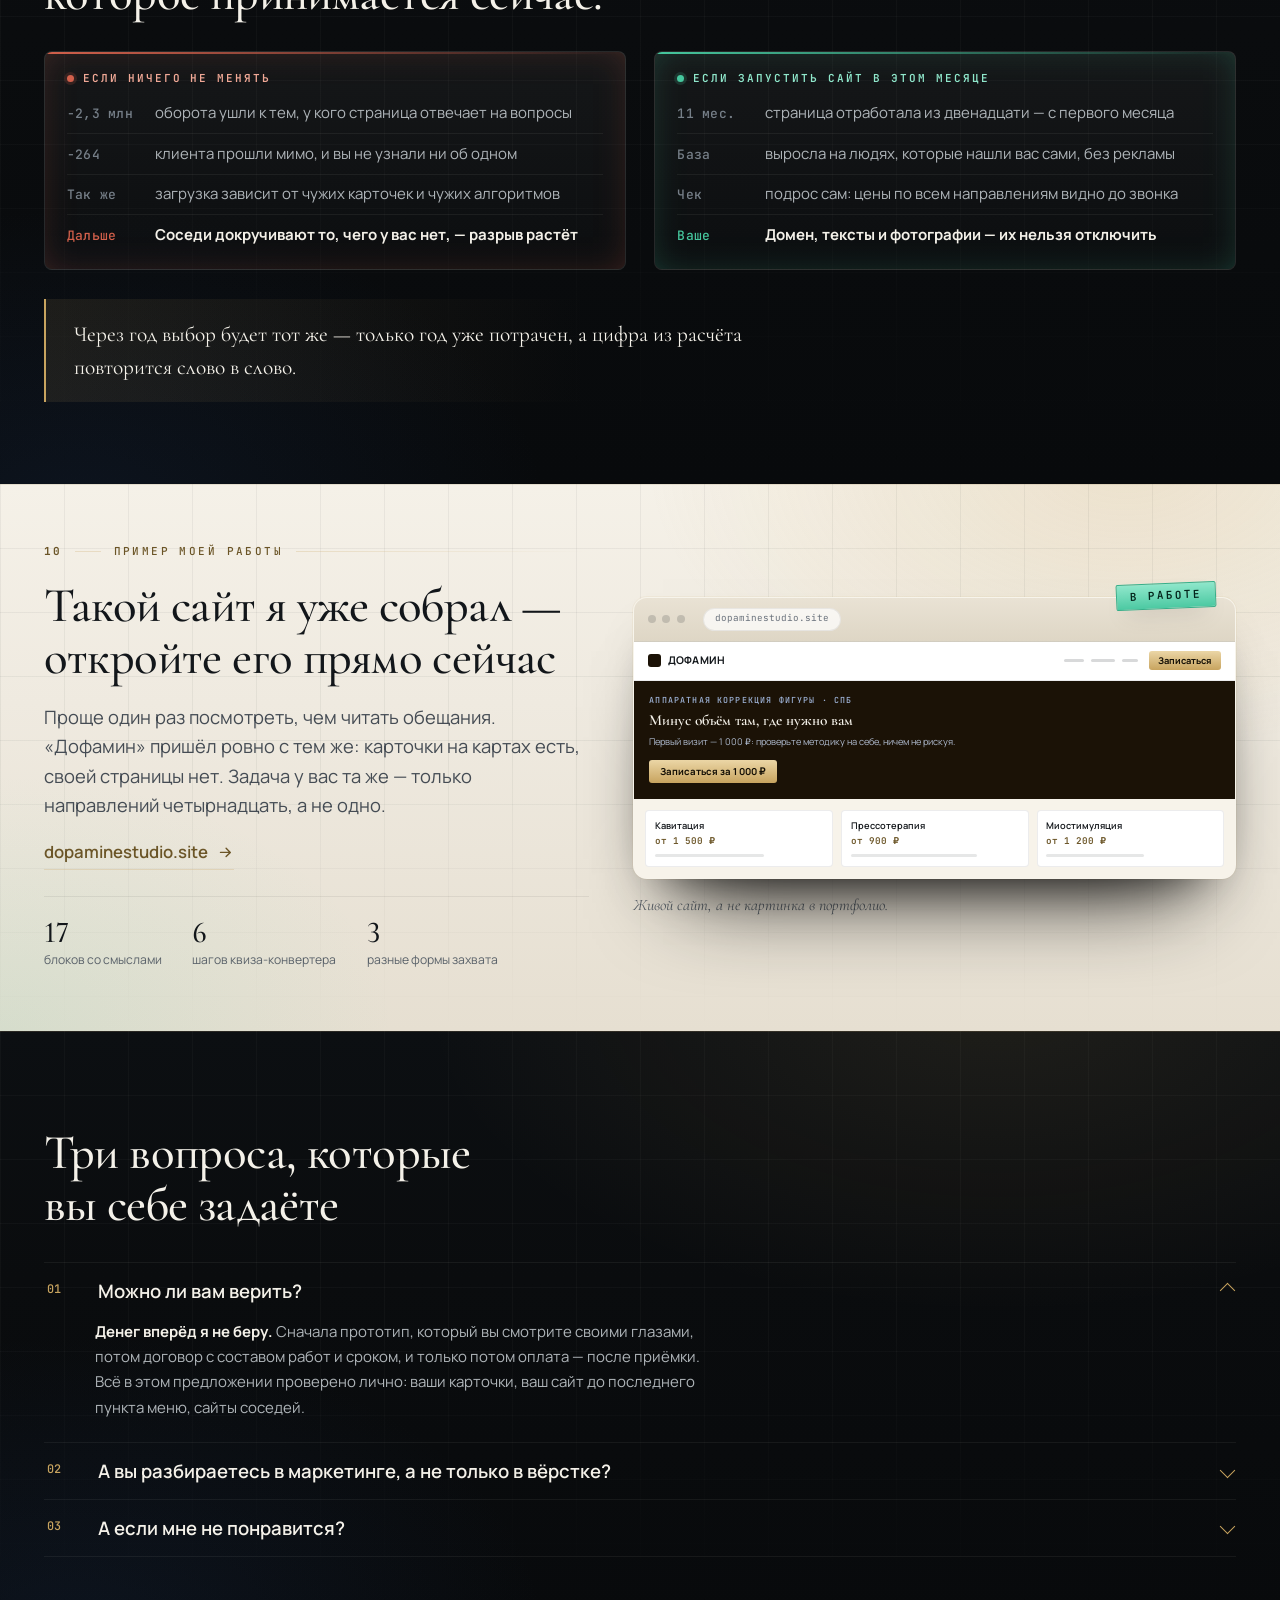
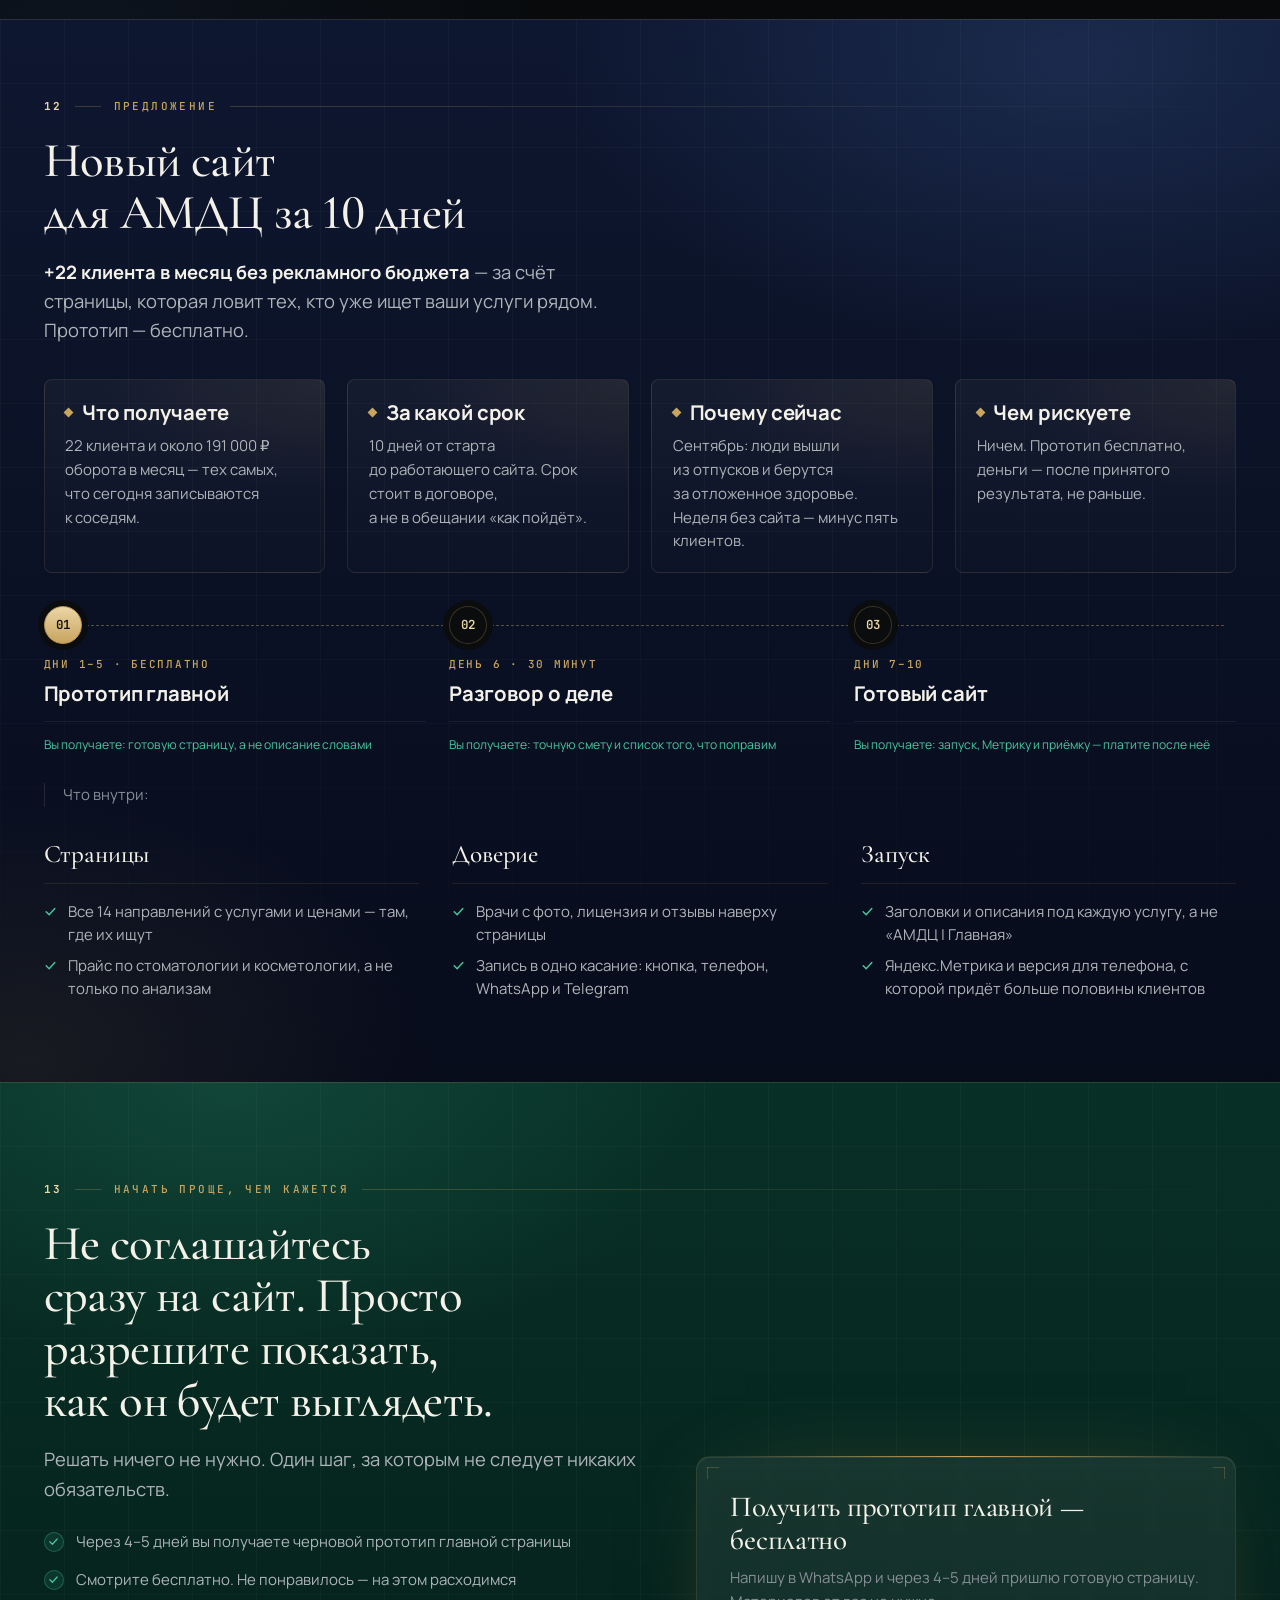
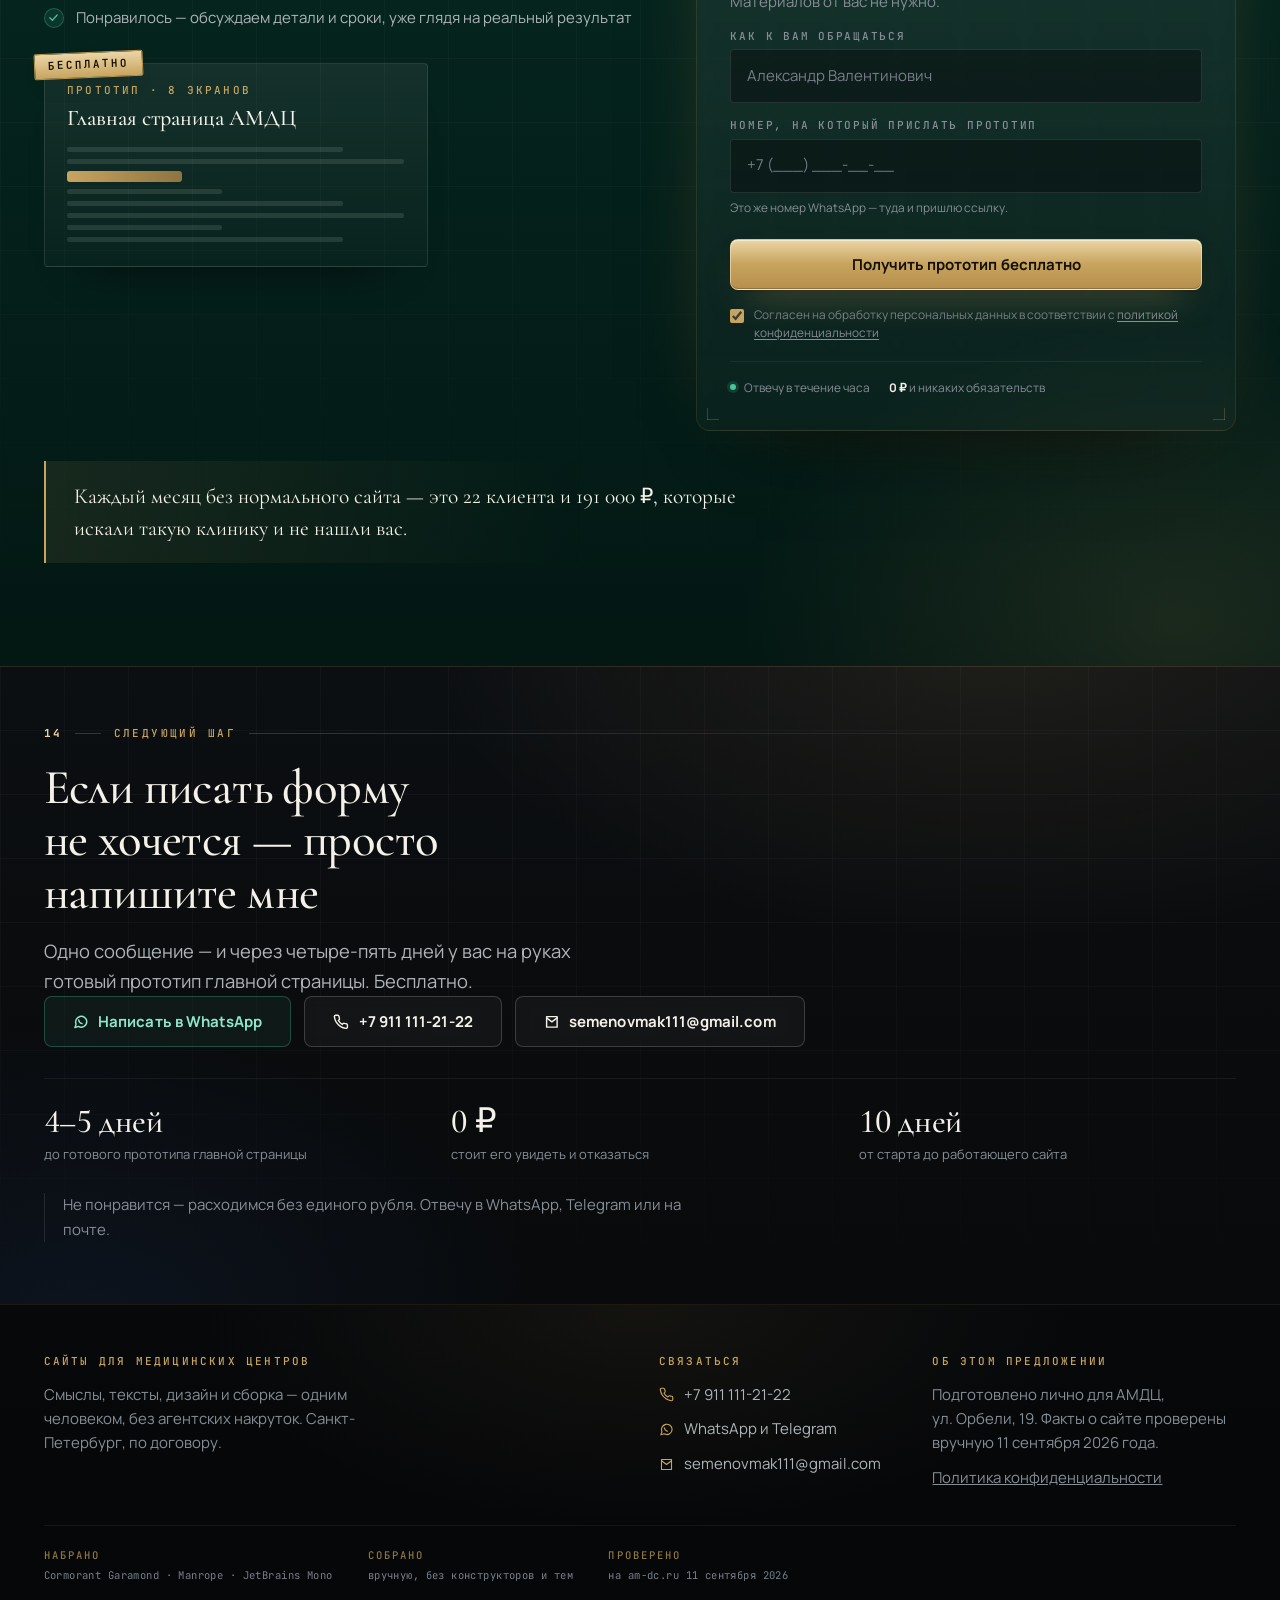
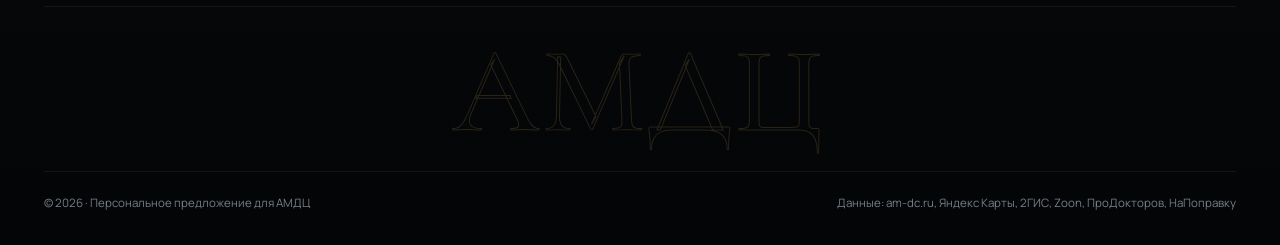
==== commit daacc113: "Шапка-бланк, снимки соседей и развилка вечера Шапка двухэтажная: строка реквизитов, под ней знак, ог" ====
--- a/index.html
+++ b/index.html
@@ -54,26 +54,50 @@
 
 <!-- ============ ШАПКА ============ -->
 <header class="top">
-  <div class="wrap">
-    <a class="brand" href="#top">
-      <span class="mark">+</span>
-      <span>
-        <span class="bname">Сайты для клиник</span>
-        <span class="bsub">Санкт-Петербург</span>
-      </span>
-    </a>
-    <nav class="menu">
-      <a href="#money">Расчёт</a>
-      <a href="#problem">Ваш сайт</a>
-      <a href="#case">Пример</a>
-      <a href="#faq">Вопросы</a>
-      <a href="#how">Предложение</a>
-    </nav>
-    <div class="topr">
-      <a class="toptel" href="tel:+79111112122">+7 911 111-21-22</a>
-      <a class="btn sm" href="#start"><span class="w-lg">Получить прототип</span><span class="w-sm">Прототип</span></a>
-    </div>
-  </div>
+
+  <!-- Верхняя строка — реквизиты бланка: кому, откуда, номер.
+       На прокрутке складывается, и шапка становится рабочей. -->
+  <div class="topbar">
+    <div class="wrap">
+      <span class="tb-l"><i class="live" aria-hidden="true"></i>Отвечаю в течение часа · сегодня до 21:00</span>
+      <span class="tb-c">Персональное предложение для медицинского центра АМДЦ · ул. Орбели, 19</span>
+      <span class="tb-r">Санкт-Петербург<i class="tb-sep" aria-hidden="true"></i>№ 001 / 2026</span>
+    </div>
+  </div>
+
+  <!-- Рабочая строка: знак, оглавление, связь. -->
+  <div class="topmain">
+    <div class="wrap">
+
+      <a class="brand" href="#top">
+        <span class="mark" aria-hidden="true"><i class="mk-cross"></i></span>
+        <span class="btext">
+          <span class="bname">Разработка конверсионных сайтов</span>
+          <span class="bsub">«под ключ»</span>
+        </span>
+      </a>
+
+      <!-- Меню набрано как оглавление документа: номер полосы
+           под номером раздела на странице, а не «пункты». -->
+      <nav class="menu" aria-label="Разделы предложения">
+        <a href="#money"><em>02</em><span>Расчёт</span></a>
+        <a href="#problem"><em>03</em><span>Ваш сайт</span></a>
+        <a href="#case"><em>10</em><span>Пример</span></a>
+        <a href="#faq"><em>11</em><span>Вопросы</span></a>
+        <a href="#how"><em>12</em><span>Предложение</span></a>
+      </nav>
+
+      <div class="topr">
+        <a class="toptel" href="tel:+79111112122">
+          <svg class="i" aria-hidden="true"><use href="#i-phone"/></svg>
+          <span class="tel-n">+7 911 111-21-22</span>
+        </a>
+        <a class="btn sm" href="#start"><span class="w-lg">Получить прототип</span><span class="w-sm">Прототип</span></a>
+      </div>
+
+    </div>
+  </div>
+
 </header>
 
 <!-- ============ 1. ПЕРВЫЙ ЭКРАН ============ -->
@@ -279,69 +303,76 @@
 <section class="band b-indigo" data-sec="s04" data-title="Кто уже сделал">
   <div class="wrap">
     <div class="rub"><span class="n">04</span>Кто этот шаг уже сделал</div>
-    <h2 class="wide">Сайт есть у <mark>87%</mark> частных клиник Петербурга. Выигрывает тот, у кого он отвечает на вопросы.</h2>
-    <p class="lede">Я открыл вручную 251 домен по городу. Сайт с услугами, ценами и записью есть у 217 клиник: он давно не преимущество — преимуществом стало то, что на нём написано.</p>
-    <div class="score">
-    <figure class="ring" role="img" aria-label="Три направления из четырнадцати имеют страницу с ценой">
-      <svg viewBox="0 0 120 120" aria-hidden="true">
-        <defs>
-          <linearGradient id="au-arc" x1="0" y1="0" x2="1" y2="1">
-            <stop offset="0" stop-color="#EBD6A6"/>
-            <stop offset="1" stop-color="#AE8946"/>
-          </linearGradient>
-        </defs>
-        <circle class="rg-bg" cx="60" cy="60" r="36.0"/>
-        <circle class="rg-fg" cx="60" cy="60" r="36.0"
-                stroke-dasharray="48.47 177.72" transform="rotate(-90 60 60)"/>
-        <line class="t-yes" x1="60.00" y1="19.00" x2="60.00" y2="13.00"/>
-        <line class="t-yes" x1="77.79" y1="23.06" x2="80.39" y2="17.65"/>
-        <line class="t-yes" x1="92.06" y1="34.44" x2="96.75" y2="30.70"/>
-        <line class="t-part" x1="99.97" y1="50.88" x2="105.82" y2="49.54"/>
-        <line class="t-part" x1="99.97" y1="69.12" x2="105.82" y2="70.46"/>
-        <line class="t-no" x1="92.06" y1="85.56" x2="96.75" y2="89.30"/>
-        <line class="t-no" x1="77.79" y1="96.94" x2="80.39" y2="102.35"/>
-        <line class="t-no" x1="60.00" y1="101.00" x2="60.00" y2="107.00"/>
-        <line class="t-no" x1="42.21" y1="96.94" x2="39.61" y2="102.35"/>
-        <line class="t-no" x1="27.94" y1="85.56" x2="23.25" y2="89.30"/>
-        <line class="t-no" x1="20.03" y1="69.12" x2="14.18" y2="70.46"/>
-        <line class="t-no" x1="20.03" y1="50.88" x2="14.18" y2="49.54"/>
-        <line class="t-no" x1="27.94" y1="34.44" x2="23.25" y2="30.70"/>
-        <line class="t-no" x1="42.21" y1="23.06" x2="39.61" y2="17.65"/>
-      </svg>
-      <figcaption><b>3</b><i>из 14</i></figcaption>
-    </figure>
-      <div class="c">
-        <p>У вас так оформлены три направления из четырнадцати. У остальных одиннадцати — шаблонный заголовок и пустое описание, по услуге их не найти.</p>
+    <h2 class="wide">Сайт есть у <mark>87%</mark> частных клиник Петербурга. Выигрывает тот, у кого он лучше продаёт.</h2>
+    <p class="lede">«Продаёт» — это не про красоту. Это четыре вещи, которые страница делает вместо администратора, пока вы ведёте приём.</p>
+
+    <!-- Часть первая: что именно делает страница, которая продаёт.
+         Четыре признака — по одному на карточку, без подпунктов. -->
+    <div class="sells">
+      <article class="sell">
+        <span class="sn">01</span>
+        <h3>Их находят по услуге</h3>
+        <p>По запросу «уролог Площадь Мужества» открывается их страница, а не чужой каталог со списком конкурентов.</p>
+      </article>
+      <article class="sell">
+        <span class="sn">02</span>
+        <h3>Цену видно до звонка</h3>
+        <p>Человек приходит уже согласный на сумму, а не «поинтересоваться, сколько у вас стоит приём».</p>
+      </article>
+      <article class="sell">
+        <span class="sn">03</span>
+        <h3>Есть куда вести рекламу</h3>
+        <p>На страницу без описания и цен рекламу вести нельзя: бюджет сгорит на первом же клике.</p>
+      </article>
+      <article class="sell">
+        <span class="sn">04</span>
+        <h3>Отзывы копятся у них</h3>
+        <p>Кто дошёл и записался — тот и оставит оценку. У соседей по дому 196 отзывов, у вас — 28.</p>
+      </article>
+    </div>
+
+    <!-- Часть вторая: сколько этого у АМДЦ. Одна панель, одна цифра. -->
+    <div class="own">
+      <figure class="ring" role="img" aria-label="Три направления из четырнадцати имеют страницу с ценой">
+        <svg viewBox="0 0 120 120" aria-hidden="true">
+          <defs>
+            <linearGradient id="au-arc" x1="0" y1="0" x2="1" y2="1">
+              <stop offset="0" stop-color="#EBD6A6"/>
+              <stop offset="1" stop-color="#AE8946"/>
+            </linearGradient>
+          </defs>
+          <circle class="rg-bg" cx="60" cy="60" r="36.0"/>
+          <circle class="rg-fg" cx="60" cy="60" r="36.0"
+                  stroke-dasharray="48.47 177.72" transform="rotate(-90 60 60)"/>
+          <line class="t-yes" x1="60.00" y1="19.00" x2="60.00" y2="13.00"/>
+          <line class="t-yes" x1="77.79" y1="23.06" x2="80.39" y2="17.65"/>
+          <line class="t-yes" x1="92.06" y1="34.44" x2="96.75" y2="30.70"/>
+          <line class="t-part" x1="99.97" y1="50.88" x2="105.82" y2="49.54"/>
+          <line class="t-part" x1="99.97" y1="69.12" x2="105.82" y2="70.46"/>
+          <line class="t-no" x1="92.06" y1="85.56" x2="96.75" y2="89.30"/>
+          <line class="t-no" x1="77.79" y1="96.94" x2="80.39" y2="102.35"/>
+          <line class="t-no" x1="60.00" y1="101.00" x2="60.00" y2="107.00"/>
+          <line class="t-no" x1="42.21" y1="96.94" x2="39.61" y2="102.35"/>
+          <line class="t-no" x1="27.94" y1="85.56" x2="23.25" y2="89.30"/>
+          <line class="t-no" x1="20.03" y1="69.12" x2="14.18" y2="70.46"/>
+          <line class="t-no" x1="20.03" y1="50.88" x2="14.18" y2="49.54"/>
+          <line class="t-no" x1="27.94" y1="34.44" x2="23.25" y2="30.70"/>
+          <line class="t-no" x1="42.21" y1="23.06" x2="39.61" y2="17.65"/>
+        </svg>
+        <figcaption><b>3</b><i>из 14</i></figcaption>
+      </figure>
+      <div class="own-c">
+        <div class="own-h">Все четыре пункта работают у вас <b>только на трёх направлениях из четырнадцати</b></div>
+        <p>Остальные одиннадцать на сайте есть только пунктом меню: ни цены, ни описания, ни врача. Человек, который ищет стоматолога или косметолога рядом с домом, до вас не доходит — хотя вы их принимаете.</p>
         <div class="ded">
           <span><i class="t-yes"></i>3 продают</span>
           <span><i class="t-part"></i>2 наполовину</span>
-          <span><i class="t-no"></i>9 не существует</span>
+          <span><i class="t-no"></i>9 не существует</span>
         </div>
       </div>
     </div>
-    <div class="dirs">
-      <span class="dir yes"><svg class="i"><use href="#i-check"/></svg>Урология</span>
-      <span class="dir yes"><svg class="i"><use href="#i-check"/></svg>Лаборатория</span>
-      <span class="dir yes"><svg class="i"><use href="#i-check"/></svg>Гинекология</span>
-      <span class="dir part"><svg class="i"><use href="#i-x"/></svg>Проктология</span>
-      <span class="dir part"><svg class="i"><use href="#i-x"/></svg>Дерматовенерология</span>
-      <span class="dir no"><svg class="i"><use href="#i-x"/></svg>Стоматология</span>
-      <span class="dir no"><svg class="i"><use href="#i-x"/></svg>Косметология</span>
-      <span class="dir no"><svg class="i"><use href="#i-x"/></svg>Эндокринология</span>
-      <span class="dir no"><svg class="i"><use href="#i-x"/></svg>Терапия</span>
-      <span class="dir no"><svg class="i"><use href="#i-x"/></svg>Хирургия</span>
-      <span class="dir no"><svg class="i"><use href="#i-x"/></svg>Невролог</span>
-      <span class="dir no"><svg class="i"><use href="#i-x"/></svg>Детский невролог</span>
-      <span class="dir no"><svg class="i"><use href="#i-x"/></svg>Детский психолог</span>
-      <span class="dir no"><svg class="i"><use href="#i-x"/></svg>Репродуктология</span>
-    </div>
-    <ul class="bul">
-      <li><span class="ck"><svg class="i"><use href="#i-check"/></svg></span><span><b>Их находят по услуге.</b> По запросу «уролог Площадь Мужества» открывается их страница, а не каталог с конкурентами</span></li>
-      <li><span class="ck"><svg class="i"><use href="#i-check"/></svg></span><span><b>Цену видно до звонка</b> — человек приходит уже согласный, а не «поинтересоваться, сколько у вас»</span></li>
-      <li><span class="ck"><svg class="i"><use href="#i-check"/></svg></span><span><b>Им есть куда вести рекламу.</b> На страницу без описания и цен её вести нельзя: бюджет сгорит на первом же клике</span></li>
-      <li><span class="ck"><svg class="i"><use href="#i-check"/></svg></span><span><b>Отзывы копятся у них.</b> У соседей по дому 196 оценок на Яндекс Картах, у вас — 28</span></li>
-    </ul>
-    <div class="strip">Дело не в том, кто лучше лечит. В минуту выбора видно их, а вас нет — и 191 000 ₽ каждый месяц уходят к тем, кто просто оказался на виду.</div>
+
+    <div class="strip">Дело не в том, кто лучше лечит. В минуту выбора видно их, а вас нет — и 191 000 ₽ каждый месяц уходят к тем, кто просто оказался на виду.</div>
   </div>
 </section>
 
@@ -352,7 +383,7 @@
       <div class="vs-intro">
         <div class="rub"><span class="n">05</span>Соседи по кварталу</div>
         <h2 class="wide">Ближайшие конкуренты забирают ваших клиентов с помощью сайтов</h2>
-        <p class="lede">Все трое — в пятнадцати минутах пешком, один сидит в вашем же доме. Я открыл каждый сайт и выписал, что человек видит там за тридцать секунд.</p>
+        <p class="lede">Все трое — в пятнадцати минутах пешком, один сидит в вашем же доме. Вот их первые экраны так, как их видит человек, — и ваш, в том же ряду.</p>
       </div>
       <figure class="quarter" role="img"
               aria-label="Схема: АМДЦ и три ближайших конкурента в радиусе 750 метров">
@@ -379,28 +410,65 @@
         <figcaption>Радиусы — 250, 500 и 750 метров</figcaption>
       </figure>
     </div>
-    <div class="vs">
-      <div class="row ok">
-        <div class="who">Амрита<small>ул. Орбели, 19 — ваш дом</small></div>
-        <div class="what">Врачи, акции и кнопка «записаться» на первом экране. Онлайн-запись, метка «Хорошее место» от Яндекса.</div>
-        <div class="rate"><div class="n">4,9</div><div class="o">196 оценок</div></div>
-      </div>
-      <div class="row ok">
-        <div class="who">МИРОС на Мужества<small>просп. Непокорённых, 6к1</small></div>
-        <div class="what">500 метров. Сайт сети с полным лечебным циклом собрал 391 отзыв на НаПоправку.</div>
-        <div class="rate"><div class="n">391</div><div class="o">отзыв</div></div>
-      </div>
-      <div class="row ok">
-        <div class="who">Праксимед<small>2-й Муринский просп., 26</small></div>
-        <div class="what">Одна остановка. Все направления вынесены на главную, раздел «Все наши врачи» — 19 специалистов.</div>
-        <div class="rate"><div class="n">94</div><div class="o">отзыва</div></div>
-      </div>
-      <div class="row me">
-        <div class="who">АМДЦ<small>ул. Орбели, 19 · am-dc.ru</small></div>
-        <div class="what">24 года работы, 14 направлений, свой главврач и лицензия. <b>Но на сайте — один врач и Lorem ipsum.</b></div>
-        <div class="rate"><div class="n">4,3</div><div class="o">28 оценок</div></div>
-      </div>
-    </div>
+    <!-- Четыре первых экрана: три соседа и вы. Снимки настоящие,
+         поэтому спорить не с чем — видно одно и то же, что видит
+         человек в поиске. -->
+    <div class="sites">
+
+      <figure class="site">
+        <div class="win">
+          <div class="bar"><i></i><i></i><i></i><span class="url">clinic-amrita.ru</span></div>
+          <img src="assets/shots/amrita.webp" width="1120" height="875" loading="lazy" decoding="async"
+               alt="Первый экран сайта клиники «Амрита»: телефоны обоих адресов, кнопка «Записаться на приём», меню с врачами, отзывами, услугами, акциями и ценами">
+        </div>
+        <figcaption>
+          <div class="st-h"><b>Амрита</b><span class="st-r">4,9 · 196 оценок</span></div>
+          <div class="st-d">Ваш дом — ул. Орбели, 19</div>
+          <p>Телефон каждого адреса и жёлтая кнопка «Записаться на приём» в шапке. В меню — врачи, отзывы, услуги, акции и цены.</p>
+        </figcaption>
+      </figure>
+
+      <figure class="site">
+        <div class="win">
+          <div class="bar"><i></i><i></i><i></i><span class="url">medis-spb.ru</span></div>
+          <img src="assets/shots/miros.webp" width="1120" height="875" loading="lazy" decoding="async"
+               alt="Первый экран филиала клиники МИРОС на площади Мужества: поиск врача по имени или специализации, расписание врачей, блоки «Сдать анализ» и «Узнать результаты»">
+        </div>
+        <figcaption>
+          <div class="st-h"><b>МИРОС на Мужества</b><span class="st-r">391 отзыв</span></div>
+          <div class="st-d">500 метров — просп. Непокорённых, 6к1</div>
+          <p>У филиала своя страница: поиск врача по имени и специализации, расписание приёма, анализы и личный кабинет — всё на первом экране.</p>
+        </figcaption>
+      </figure>
+
+      <figure class="site">
+        <div class="win">
+          <div class="bar"><i></i><i></i><i></i><span class="url">praximed.ru</span></div>
+          <img src="assets/shots/praximed.webp" width="1120" height="875" loading="lazy" decoding="async"
+               alt="Главная страница центра «Праксимед»: меню с отделениями и плитка из десяти направлений — спортивная медицина, педиатрия, терапия, реабилитация, физиотерапия, массаж, УЗИ">
+        </div>
+        <figcaption>
+          <div class="st-h"><b>Праксимед</b><span class="st-r">94 отзыва</span></div>
+          <div class="st-d">Одна остановка — 2-й Муринский просп., 26</div>
+          <p>Десять отделений плиткой сразу под шапкой и поиск по сайту: человек попадает в своё направление за один клик.</p>
+        </figcaption>
+      </figure>
+
+      <figure class="site me">
+        <div class="win">
+          <div class="bar"><i></i><i></i><i></i><span class="url">am-dc.ru</span></div>
+          <img src="assets/shots/amdc.webp" width="1120" height="875" loading="lazy" decoding="async"
+               alt="Первый экран сайта АМДЦ: логотип, два телефона, декоративная картинка и текстовый блок «О центре»">
+        </div>
+        <figcaption>
+          <div class="st-h"><b>АМДЦ — ваш сайт</b><span class="st-r">4,3 · 28 оценок</span></div>
+          <div class="st-d">Ул. Орбели, 19 · 24 года работы, 14 направлений</div>
+          <p>На первом экране — логотип, телефоны и картинка. Ни цены, ни врача, ни кнопки записи: дальше идёт текст «О центре».</p>
+        </figcaption>
+      </figure>
+
+    </div>
+    <p class="note">Снимки сделаны 13 сентября 2026 года, окно 1280 пикселей — так эти страницы видит человек с ноутбука. Откройте любую и сверьте.</p>
     <div class="strip warn">Вы проигрываете не мастерством и не оборудованием, а тем, что у соседей страница отвечает на вопросы клиента, а ваша — нет. Это решается раньше, чем человек узнает, кто лучше лечит.</div>
   </div>
 </section>
@@ -409,28 +477,100 @@
 <section class="band b-onyx" data-sec="s06" data-title="Один вечер">
   <div class="wrap">
     <div class="rub"><span class="n">06</span>Один вечер, два исхода</div>
-    <h2 class="wide">Два человека, один и тот же запрос. Разница только в том, что один <mark>нашёл страницу</mark>.</h2>
-    <div class="tickets">
-      <div class="ticket good">
-        <div class="lab">Нашёл страницу — записался</div>
-        <ul>
-          <li><span class="tm">21:31</span><span>открывает первую ссылку: врачи с фото, цены, кнопка записи</span></li>
-          <li><span class="tm">21:33</span><span>смотрит, что входит в приём и сколько это стоит</span></li>
-          <li><span class="tm">21:34</span><span>нажимает «записаться», выбирает четверг</span></li>
-          <li><span class="tm">21:34</span><span><b>Заявка у администратора. Вопрос закрыт за четыре минуты</b></span></li>
-        </ul>
-      </div>
-      <div class="ticket bad">
-        <div class="lab">Дошёл до вас — ушёл</div>
-        <ul>
-          <li><span class="tm">21:31</span><span>в выдаче каталог: вы в общем списке, без цен</span></li>
-          <li><span class="tm">21:32</span><span>заходит на am-dc.ru и видит «АМДЦ | Главная»</span></li>
-          <li><span class="tm">21:33</span><span>ни цены, ни кнопки записи на экране — закрывает вкладку</span></li>
-          <li><span class="tm">Завтра</span><span><b>Не звонит. Вопрос закрылся сам, у соседей</b></span></li>
-        </ul>
-      </div>
-    </div>
-    <div class="strip">Он не выбрал конкурента — он просто не смог выбрать вас: на вашей странице не нашлось ответа ни на один его вопрос.</div>
+    <h2 class="wide">Два человека, один и тот же запрос. Разница только в том, что один <mark>нашёл страницу</mark>.</h2>
+
+    <!-- Развилка. Сверху общий вход — один и тот же вечер и один
+         и тот же запрос; дальше дорога расходится, и видно, в
+         какую минуту и на каком экране это происходит. -->
+    <div class="fork">
+
+      <div class="fk-start">
+        <span class="fk-tm">21:31 · вторник</span>
+        <div class="fk-txt">
+          <b>Один и тот же запрос в поиске</b>
+          <p>Второй день тянет поясницу. Человек берёт телефон и пишет: «уролог площадь мужества». Дальше всё решают три минуты и два экрана.</p>
+        </div>
+      </div>
+
+      <svg class="fk-split" viewBox="0 0 1000 62" preserveAspectRatio="none" aria-hidden="true">
+        <path class="fk-a" vector-effect="non-scaling-stroke"
+              d="M500 0 V14 C500 30 486 32 470 32 H280 C262 32 250 38 250 48 V62"/>
+        <path class="fk-b" vector-effect="non-scaling-stroke"
+              d="M500 0 V14 C500 30 514 32 530 32 H720 C738 32 750 38 750 48 V62"/>
+      </svg>
+
+      <div class="ways">
+
+        <article class="way good">
+          <div class="w-head">
+            <span class="w-k">Путь А</span>
+            <h3>Первой открылась страница соседа</h3>
+          </div>
+          <ol class="w-steps">
+            <li>
+              <span class="tm">21:31</span>
+              <span class="ic"><svg class="i"><use href="#i-eye"/></svg></span>
+              <span class="tx">Первая же ссылка — не каталог, а страница услуги: <b>«Приём уролога, ул. Орбели»</b>, врач с фотографией и адрес в двух шагах от дома</span>
+            </li>
+            <li>
+              <span class="tm">21:32</span>
+              <span class="ic"><svg class="i"><use href="#i-price"/></svg></span>
+              <span class="tx">Рядом с услугой стоит цена: <b>приём 1 500 ₽, УЗИ 2 200 ₽</b>. Решение принято до того, как он кому-то позвонил</span>
+            </li>
+            <li>
+              <span class="tm">21:33</span>
+              <span class="ic"><svg class="i"><use href="#i-clock"/></svg></span>
+              <span class="tx">Нажимает «Записаться», выбирает <b>четверг, 18:30</b>, оставляет имя и телефон — без звонка, в тишине</span>
+            </li>
+            <li class="fin">
+              <span class="tm">21:34</span>
+              <span class="ic"><svg class="i"><use href="#i-check"/></svg></span>
+              <span class="tx"><b>Заявка у администратора.</b> Вопрос закрыт за четыре минуты</span>
+            </li>
+          </ol>
+          <div class="w-out">
+            <div class="w-sum">8 700 ₽</div>
+            <p>средний первый визит — и человек вернётся: теперь у него есть «своя клиника», и она в соседнем доме.</p>
+          </div>
+        </article>
+
+        <article class="way bad">
+          <div class="w-head">
+            <span class="w-k">Путь Б</span>
+            <h3>Он дошёл до вашего сайта</h3>
+          </div>
+          <ol class="w-steps">
+            <li>
+              <span class="tm">21:31</span>
+              <span class="ic"><svg class="i"><use href="#i-eye"/></svg></span>
+              <span class="tx">По услуге вас в выдаче нет: только <b>строчка в чужом каталоге</b>, в общем списке из двадцати клиник и без цены</span>
+            </li>
+            <li>
+              <span class="tm">21:32</span>
+              <span class="ic"><svg class="i"><use href="#i-phone-m"/></svg></span>
+              <span class="tx">Всё-таки открывает am-dc.ru и видит <b>«АМДЦ | Главная»</b>: логотип, два телефона, картинка и текст «О центре»</span>
+            </li>
+            <li>
+              <span class="tm">21:33</span>
+              <span class="ic"><svg class="i"><use href="#i-price"/></svg></span>
+              <span class="tx">Ни цены, ни врача, ни кнопки записи. <b>Остаётся только позвонить</b> — в половине десятого вечера, наугад, вдруг уже закрыто</span>
+            </li>
+            <li class="fin">
+              <span class="tm">21:34</span>
+              <span class="ic"><svg class="i"><use href="#i-x"/></svg></span>
+              <span class="tx"><b>Закрывает вкладку</b> и возвращается в выдачу — к тем, у кого всё это было</span>
+            </li>
+          </ol>
+          <div class="w-out">
+            <div class="w-sum">0 ₽</div>
+            <p>и ни следа: он не позвонил, не написал и не оставил заявку. Вы об этом человеке никогда не узнаете.</p>
+          </div>
+        </article>
+
+      </div>
+    </div>
+
+    <div class="strip">Он не выбрал конкурента — он просто не смог выбрать вас: на вашей странице не нашлось ответа ни на один его вопрос.</div>
   </div>
 </section>
 
@@ -859,9 +999,9 @@
     'section:not(.hero) .wrap > .strip',
     'section:not(.hero) .wrap > .note',
     'section:not(.hero) .wrap > .bul',
-    '.audit > *', '.funnel', '.total', '.ticket', '.brow',
-    '.formgrid > *', '.gain', '.score', '.dirs',
-    '.step', '.vs .row', '.case > *',
+    '.audit > *', '.funnel', '.total', '.ticket', '.way', '.brow',
+    '.formgrid > *', '.gain', '.sell', '.own',
+    '.step', '.vs .row', '.site', '.case > *',
     '.faq details', '.incl .col', '.guard'
   ].join(',');
 
@@ -922,7 +1062,8 @@
       a.setAttribute('aria-label', sec.dataset.title || '');
       rail.appendChild(a);
     });
-    var links = [].slice.call(rail.children);
+    var links  = [].slice.call(rail.children);
+    var mlinks = [].slice.call(document.querySelectorAll('.menu a'));
     var markRail = function(){
       /* активна та полоса, что пересекает треть высоты экрана */
       var line = window.pageYOffset + window.innerHeight * 0.34;
@@ -931,6 +1072,11 @@
       links.forEach(function(a,i){ a.classList.toggle('here', i === cur); });
       /* на светлой полосе рельса переворачивается в чернила */
       rail.classList.toggle('on-paper', /b-paper/.test(secs[cur].className));
+      /* тот же раздел подсвечивается в оглавлении шапки */
+      var hash = '#' + secs[cur].id;
+      mlinks.forEach(function(a){
+        a.classList.toggle('here', a.getAttribute('href') === hash);
+      });
     };
     addEventListener('scroll', function(){
       if (!railTick){ railTick = true; requestAnimationFrame(function(){
--- a/assets/style.css
+++ b/assets/style.css
@@ -119,7 +119,9 @@
   --r:4px;
   --r-md:8px;
   --r-lg:14px;
-  --hdr:74px;
+  --hdr-bar:30px;          /* строка реквизитов               */
+  --hdr-main:68px;         /* рабочая строка                  */
+  --hdr:98px;              /* шапка целиком                   */
 
   /* ---------- ШРИФТОВАЯ ШКАЛА ---------------------------- */
   --serif:'Cormorant Garamond',Georgia,'Times New Roman',serif;
@@ -540,88 +542,208 @@
 .top{
   position:fixed;top:0;left:0;right:0;z-index:90;
   height:var(--hdr);
-  display:flex;align-items:center;
-  background:linear-gradient(180deg,rgba(6,8,10,.58),rgba(6,8,10,.14));
-  backdrop-filter:blur(2px);
-  border-bottom:1px solid transparent;
-  transition:background .4s var(--ease),border-color .4s,backdrop-filter .4s;
+  display:flex;flex-direction:column;align-items:stretch;
+  background:linear-gradient(180deg,rgba(6,8,10,.66),rgba(6,8,10,.12));
+  backdrop-filter:blur(3px);
+  transition:height .45s var(--ease),background .4s var(--ease),
+             backdrop-filter .4s,box-shadow .4s;
+}
+/* зерно: шапка не должна выглядеть плёнкой поверх страницы —
+   та же фактура, что и у полос под ней */
+.top::before{
+  content:'';position:absolute;inset:0;pointer-events:none;
+  background-image:var(--grain);background-size:180px;
+  opacity:.04;mix-blend-mode:overlay;
+}
+/* нижний обрез шапки — не рамка, а бронзовая линия, которая
+   гаснет к полям, как отбивка на бланке */
+.top::after{
+  content:'';position:absolute;left:0;right:0;bottom:0;height:1px;
+  pointer-events:none;
+  background:linear-gradient(90deg,
+    transparent,rgba(200,164,95,.26) 12%,
+    rgba(200,164,95,.40) 50%,rgba(200,164,95,.26) 88%,transparent);
+  opacity:.5;transition:opacity .4s;
 }
 .top.stuck{
-  background:rgba(7,9,12,.88);
+  --hdr:var(--hdr-main);
+  --hdr-bar:0px;
+  background:rgba(7,9,12,.9);
   backdrop-filter:blur(16px) saturate(1.25);
-  border-bottom-color:var(--au-faint);
   box-shadow:0 22px 44px -34px #000;
 }
-.top .wrap{display:flex;align-items:center;gap:1.6rem}
+.top.stuck::after{opacity:1}
+
+/* ---- строка реквизитов --------------------------------- */
+/* Кому, откуда, номер. Живёт только наверху страницы: стоит
+   человеку тронуть колесо — складывается, и остаётся рабочая
+   строка. */
+.topbar{
+  flex:none;height:var(--hdr-bar);
+  position:relative;overflow:hidden;
+  border-bottom:1px solid var(--rule-2);
+  background:linear-gradient(180deg,rgba(6,8,10,.55),rgba(6,8,10,.16));
+  transition:height .45s var(--ease),opacity .3s var(--ease),border-color .4s;
+}
+.top.stuck .topbar{opacity:0;border-bottom-color:transparent}
+.topbar .wrap{
+  height:100%;
+  display:flex;align-items:center;justify-content:space-between;gap:1.6rem;
+  font:400 .625rem/1 var(--mono);
+  letter-spacing:.13em;text-transform:uppercase;
+  color:var(--t4);white-space:nowrap;
+}
+.tb-l{display:inline-flex;align-items:center;gap:.55rem;color:var(--t3)}
+.tb-c{
+  color:var(--t4);
+  overflow:hidden;text-overflow:ellipsis;
+}
+.tb-r{display:inline-flex;align-items:center;gap:.75rem;color:var(--t3)}
+.tb-sep{width:16px;height:1px;background:var(--au-line);flex:none}
+.live{
+  width:6px;height:6px;border-radius:50%;flex:none;
+  background:var(--jade);box-shadow:0 0 0 3px rgba(70,199,158,.14);
+  animation:live 2.8s var(--ease-io) infinite;
+}
+@keyframes live{
+  0%,100%{opacity:1;box-shadow:0 0 0 3px rgba(70,199,158,.14)}
+  50%    {opacity:.5;box-shadow:0 0 0 6px rgba(70,199,158,.04)}
+}
+
+/* ---- рабочая строка ------------------------------------ */
+.topmain{flex:1 1 auto;min-height:0;display:flex;align-items:center}
+.topmain .wrap{
+  position:relative;
+  height:100%;
+  display:flex;align-items:center;gap:1.5rem;
+}
+/* приводные кресты по краям полосы набора: видно, что страницу
+   верстали, а не «сделали шапку» */
+.topmain .wrap::before,
+.topmain .wrap::after{
+  content:'';position:absolute;bottom:-5px;width:9px;height:9px;
+  pointer-events:none;opacity:0;transition:opacity .45s var(--ease);
+  background:
+    linear-gradient(var(--au-line),var(--au-line)) center/9px 1px no-repeat,
+    linear-gradient(var(--au-line),var(--au-line)) center/1px 9px no-repeat;
+}
+.topmain .wrap::before{left:-19px}
+.topmain .wrap::after{right:-19px}
+.top.stuck .topmain .wrap::before,
+.top.stuck .topmain .wrap::after{opacity:1}
 
 /* ---- знак и имя ---------------------------------------- */
 .brand{
-  display:flex;align-items:center;gap:.72rem;
+  display:flex;align-items:center;gap:.8rem;
   text-decoration:none;margin-right:auto;
 }
 .brand .mark{
   position:relative;
-  width:34px;height:34px;flex:none;
+  width:38px;height:38px;flex:none;
   border:1px solid var(--au-line);
   border-radius:var(--r);
   background:
-    radial-gradient(120% 120% at 30% 0%,rgba(200,164,95,.22),transparent 70%),
-    rgba(244,241,233,.03);
+    linear-gradient(150deg,rgba(200,164,95,.26),rgba(200,164,95,.04) 52%,rgba(244,241,233,.03));
+  box-shadow:
+    inset 0 1px 0 rgba(255,250,236,.16),
+    inset 0 -9px 16px -12px rgba(0,0,0,.7);
   display:grid;place-items:center;
-  transition:border-color .35s,box-shadow .35s;
-}
-/* крест в знаке нарисован линиями, а не шрифтом: медицинский
-   знак, набранный как чертёж */
-.brand .mark::before,
-.brand .mark::after{
+  transition:border-color .35s,box-shadow .35s,transform .5s var(--ease-out);
+}
+/* внутренняя фаска — рамка в рамке, как на клише */
+.brand .mark::before{
+  content:'';position:absolute;inset:3px;
+  border:1px solid rgba(200,164,95,.2);border-radius:2px;
+}
+/* крест нарисован линиями, а не шрифтом: медицинский знак,
+   набранный как чертёж */
+.mk-cross{position:relative;display:block;width:15px;height:15px}
+.mk-cross::before,
+.mk-cross::after{
   content:'';position:absolute;background:var(--au);
-}
-.brand .mark::before{width:13px;height:1.5px}
-.brand .mark::after{width:1.5px;height:13px}
+  box-shadow:0 0 12px -2px rgba(200,164,95,.8);
+}
+.mk-cross::before{left:0;right:0;top:6.75px;height:1.5px}
+.mk-cross::after{top:0;bottom:0;left:6.75px;width:1.5px}
 .brand:hover .mark{
   border-color:var(--au);
-  box-shadow:0 0 22px -6px rgba(200,164,95,.55);
-}
+  transform:translateY(-1px);
+  box-shadow:
+    inset 0 1px 0 rgba(255,250,236,.24),
+    0 0 24px -6px rgba(200,164,95,.55);
+}
+.btext{display:block}
 .bname{
   display:block;
-  font:700 .9rem/1.15 var(--sans);letter-spacing:-.01em;
-  color:var(--t1);
+  font:700 .875rem/1.12 var(--sans);letter-spacing:-.012em;
+  color:var(--t1);white-space:nowrap;
 }
 .bsub{
-  display:block;margin-top:.22rem;
-  font:400 .58rem/1 var(--mono);
-  letter-spacing:.2em;text-transform:uppercase;
-  color:var(--t4);
-}
-
-/* ---- меню ---------------------------------------------- */
-.menu{display:flex;align-items:center;gap:1.55rem}
+  display:block;margin-top:.26rem;
+  font:400 .5625rem/1 var(--mono);
+  letter-spacing:.22em;text-transform:uppercase;
+  color:var(--au);opacity:.9;white-space:nowrap;
+}
+
+/* ---- оглавление ---------------------------------------- */
+/* Не «пункты меню», а оглавление: у каждого раздела свой
+   номер — тот же, что стоит в рубрике на полосе. Активный
+   раздел подсвечивается на прокрутке. */
+.menu{display:flex;align-items:center;gap:.1rem}
+.menu::before,
+.menu::after{
+  content:'';flex:none;width:1px;height:26px;margin:0 1rem;
+  background:linear-gradient(180deg,transparent,var(--rule-3),transparent);
+}
 .menu a{
   position:relative;
-  font:500 var(--f-xs)/1 var(--sans);
-  color:var(--t2);text-decoration:none;
-  padding:.35rem 0;
+  display:grid;justify-items:start;gap:.24rem;
+  padding:.4rem .58rem .46rem;
+  border-radius:var(--r);
+  text-decoration:none;color:var(--t2);
+  transition:color .3s,background .3s;
+}
+.menu a em{
+  font:500 .5rem/1 var(--mono);font-style:normal;
+  letter-spacing:.18em;color:var(--t4);
   transition:color .3s;
 }
+.menu a > span{font:600 var(--f-xs)/1 var(--sans);letter-spacing:-.004em}
 .menu a::after{
-  content:'';position:absolute;left:0;right:100%;bottom:0;
+  content:'';position:absolute;left:.58rem;right:calc(100% - .58rem);bottom:.14rem;
   height:1px;background:var(--au);
-  transition:right .35s var(--ease-out);
-}
-.menu a:hover{color:var(--t1)}
-.menu a:hover::after{right:0}
-
+  transition:right .4s var(--ease-out);
+}
+.menu a:hover{color:var(--t1);background:rgba(244,241,233,.035)}
+.menu a:hover::after,
+.menu a.here::after{right:.58rem}
+.menu a:hover em,
+.menu a.here em{color:var(--au)}
+.menu a.here{color:var(--t1)}
+
+/* ---- связь --------------------------------------------- */
 .topr{display:flex;align-items:center;gap:1.05rem}
 .toptel{
+  display:inline-flex;align-items:center;gap:.5rem;
   font:500 var(--f-xs)/1 var(--mono);
-  font-variant-numeric:tabular-nums;
-  letter-spacing:.01em;
+  font-variant-numeric:tabular-nums;letter-spacing:.01em;
   color:var(--t1);text-decoration:none;
-  padding-bottom:.28rem;
+}
+.toptel .i{
+  width:.95em;height:.95em;color:var(--au);stroke-width:1.7;
+  transition:transform .4s var(--ease-out);
+}
+.toptel .tel-n{
+  padding-bottom:.26rem;
   border-bottom:1px solid var(--au-faint);
   transition:border-color .3s;
 }
-.toptel:hover{border-bottom-color:var(--au)}
+.toptel:hover .tel-n{border-bottom-color:var(--au)}
+.toptel:hover .i{transform:rotate(-14deg) scale(1.06)}
+
+@media (prefers-reduced-motion:reduce){
+  .live{animation:none}
+}
 
 /* ============================================================
    РЕЛЬСА РАЗДЕЛОВ
@@ -891,6 +1013,69 @@
   border:1px solid rgba(18,22,26,.07);
 }
 
+/* ---- первые экраны соседей ----------------------------- */
+/* Четыре настоящих снимка вместо четырёх описаний: спорить
+   с текстом можно, с окном браузера — нет. Рамка та же, что
+   у макета на первом экране, чтобы страница читалась как
+   один документ. */
+.sites{
+  display:grid;grid-template-columns:1fr 1fr;
+  gap:clamp(1.1rem,2.2vw,1.9rem);
+  margin-top:clamp(1.5rem,2.6vw,2.15rem);
+}
+.site{margin:0}
+.site .win{
+  border-color:rgba(18,22,26,.13);
+  box-shadow:
+    0 34px 54px -38px rgba(18,22,26,.6),
+    0 10px 22px -16px rgba(18,22,26,.35);
+  transition:transform .45s var(--ease-out),box-shadow .45s var(--ease);
+}
+.site:hover .win{
+  transform:translateY(-3px);
+  box-shadow:
+    0 44px 66px -38px rgba(18,22,26,.62),
+    0 14px 26px -16px rgba(18,22,26,.4);
+}
+.site img{
+  display:block;width:100%;height:auto;
+  border-top:1px solid rgba(18,22,26,.06);
+}
+.site figcaption{padding:1.05rem .25rem 0}
+.st-h{
+  display:flex;align-items:baseline;justify-content:space-between;
+  gap:1rem;margin-bottom:.3rem;
+}
+.st-h b{
+  font:500 clamp(1.08rem,1rem + .4vw,1.3rem)/1.2 var(--serif);
+  color:var(--ink);letter-spacing:-.005em;
+}
+.st-r{
+  flex:none;
+  font:500 var(--f-xs)/1 var(--mono);
+  font-variant-numeric:tabular-nums;color:var(--ink-3);
+}
+.st-d{
+  font:400 .625rem/1.3 var(--mono);
+  letter-spacing:.13em;text-transform:uppercase;
+  color:var(--au-ink);margin-bottom:.55rem;
+}
+.site p{margin:0;font-size:var(--f-sm);line-height:1.6;color:var(--ink-2)}
+
+/* ваш сайт в этом же ряду — та же рамка, другой цвет метки */
+.site.me .win{
+  border-color:rgba(158,51,32,.3);
+  box-shadow:
+    0 34px 54px -38px rgba(18,22,26,.6),
+    0 0 0 1px rgba(158,51,32,.12);
+}
+.site.me .st-d{color:var(--carn-ink)}
+.site.me .st-h b{color:var(--carn-ink)}
+
+@media (max-width:820px){
+  .sites{grid-template-columns:1fr}
+}
+
 /* штамп поверх макета: «черновик», «в работе» */
 .stamp{
   position:absolute;z-index:4;
@@ -1600,14 +1785,145 @@
 }
 
 /* ============================================================
+   РАЗВИЛКА: ОДИН ВЕЧЕР, ДВА ИСХОДА
+
+   Раньше здесь стояли два одинаковых списка, и читалось это
+   как две отдельные истории. Теперь виден вход — один и тот
+   же вечер и один и тот же запрос, — и место, где дорога
+   расходится. Дальше каждый шаг подписан минутой и значком
+   того, что человек видит на экране.
+   ============================================================ */
+
+.fork{margin-top:clamp(1.45rem,2.4vw,2.05rem)}
+
+.fk-start{
+  position:relative;
+  display:flex;align-items:flex-start;gap:clamp(1rem,2vw,1.6rem);
+  max-width:60rem;margin:0 auto;
+  padding:1.15rem 1.4rem 1.2rem;
+  border:1px solid var(--au-line);
+  border-radius:var(--r-md);
+  background:
+    radial-gradient(120% 200% at 50% 0%,rgba(200,164,95,.1),transparent 62%),
+    linear-gradient(180deg,rgba(244,241,233,.05),rgba(244,241,233,.015));
+}
+.fk-tm{
+  flex:none;
+  font:500 var(--f-xs)/1.5 var(--mono);
+  font-variant-numeric:tabular-nums;
+  letter-spacing:.04em;color:var(--au);
+  padding-top:.1rem;
+}
+.fk-txt b{
+  display:block;margin-bottom:.3rem;
+  font:500 clamp(1.06rem,1rem + .34vw,1.24rem)/1.3 var(--serif);
+  color:var(--t1);font-weight:500;
+}
+.fk-txt p{margin:0;font-size:var(--f-sm);line-height:1.6;color:var(--t2)}
+
+/* ---- сама развилка ------------------------------------- */
+.fk-split{display:block;width:100%;height:62px}
+.fk-split path{fill:none;stroke-width:1.5;stroke-linecap:round}
+.fk-split .fk-a{stroke:rgba(70,199,158,.55)}
+.fk-split .fk-b{stroke:rgba(210,96,75,.5)}
+
+/* ---- две дороги ---------------------------------------- */
+.ways{
+  display:grid;grid-template-columns:1fr 1fr;
+  gap:clamp(1rem,2.2vw,1.9rem);
+}
+.way{
+  position:relative;overflow:hidden;
+  padding:1.35rem 1.45rem 1.45rem;
+  border:1px solid var(--rule);
+  border-radius:var(--r-md);
+  background:linear-gradient(180deg,rgba(244,241,233,.05),rgba(244,241,233,.015));
+}
+.way::before{content:'';position:absolute;left:0;right:0;top:0;height:2px}
+.way.good::before{background:linear-gradient(90deg,var(--jade),transparent)}
+.way.bad::before{background:linear-gradient(90deg,var(--carn),transparent)}
+.way.good{box-shadow:inset 0 0 70px -46px var(--jade)}
+.way.bad{box-shadow:inset 0 0 70px -46px var(--carn)}
+
+.w-head{margin-bottom:1.15rem}
+.w-k{
+  display:inline-flex;align-items:center;gap:.5rem;
+  font:600 var(--f-rub)/1 var(--mono);
+  letter-spacing:.18em;text-transform:uppercase;
+  margin-bottom:.5rem;
+}
+.w-k::before{
+  content:'';width:7px;height:7px;border-radius:50%;flex:none;
+}
+.way.good .w-k{color:var(--jade-hi)}
+.way.good .w-k::before{background:var(--jade);box-shadow:0 0 0 3px rgba(70,199,158,.16)}
+.way.bad .w-k{color:var(--carn-hi)}
+.way.bad .w-k::before{background:var(--carn);box-shadow:0 0 0 3px rgba(210,96,75,.16)}
+.w-head h3{margin:0;font-size:var(--f-h3)}
+
+/* ---- шаги: время, значок, строка ------------------------ */
+/* Значки идут по вертикальной рельсе — дорога, а не список. */
+.w-steps{list-style:none;margin:0;padding:0;position:relative}
+.w-steps li{
+  position:relative;
+  display:grid;grid-template-columns:3.4rem 30px 1fr;
+  gap:.75rem;align-items:start;
+  padding:.62rem 0;
+  font-size:var(--f-sm);line-height:1.52;color:var(--t2);
+}
+.w-steps li b{color:var(--t1);font-weight:700}
+.w-steps .tm{
+  font:500 var(--f-xs)/1.7 var(--mono);
+  font-variant-numeric:tabular-nums;
+  color:var(--t4);letter-spacing:.02em;
+}
+.w-steps .ic{
+  position:relative;z-index:1;
+  width:30px;height:30px;border-radius:50%;
+  display:grid;place-items:center;
+  border:1px solid var(--rule-3);
+  background:var(--onyx-2);
+}
+.w-steps .ic .i{width:14px;height:14px;stroke-width:2}
+/* рельса между значками */
+.w-steps li::before{
+  content:'';position:absolute;
+  left:calc(3.4rem + .75rem + 15px);top:calc(.62rem + 30px);
+  width:1px;height:calc(100% - 30px);
+  background:var(--rule);
+}
+.w-steps li:last-child::before{display:none}
+.way.good .ic{border-color:rgba(70,199,158,.4);color:var(--jade-hi)}
+.way.bad .ic{border-color:rgba(210,96,75,.38);color:var(--carn-hi)}
+.way.good .fin .ic{background:rgba(70,199,158,.16);border-color:var(--jade)}
+.way.bad .fin .ic{background:rgba(210,96,75,.14);border-color:var(--carn)}
+.way.good .fin .tm{color:var(--jade)}
+.way.bad .fin .tm{color:var(--carn)}
+
+/* ---- чем всё кончилось --------------------------------- */
+.w-out{
+  display:flex;align-items:baseline;gap:1rem;
+  margin-top:1.2rem;padding-top:1.1rem;
+  border-top:1px solid var(--rule-2);
+}
+.w-sum{
+  flex:none;
+  font:500 clamp(1.9rem,1.4rem + 1.5vw,2.6rem)/1 var(--serif);
+  font-variant-numeric:tabular-nums lining-nums;letter-spacing:-.02em;
+}
+.way.good .w-sum{color:var(--jade)}
+.way.bad .w-sum{color:var(--carn)}
+.w-out p{margin:0;font-size:var(--f-sm);line-height:1.55;color:var(--t2)}
+
+@media (max-width:860px){
+  .ways{grid-template-columns:1fr}
+  .fk-split{display:none}
+  .fork .ways{margin-top:1.2rem}
+}
+
+/* ============================================================
    7. ЧЕТЫРНАДЦАТЬ НАПРАВЛЕНИЙ
    ============================================================ */
-
-.score{
-  display:flex;align-items:center;gap:clamp(1.4rem,3.4vw,3.4rem);
-  flex-wrap:wrap;
-  margin-top:clamp(1.45rem,2.4vw,2.05rem);
-}
 
 /* ---- кольцо покрытия ----------------------------------- */
 /* Третья и последняя подвижная вещь: дуга дорисовывается
@@ -1640,8 +1956,6 @@
   letter-spacing:.2em;text-transform:uppercase;color:var(--t3);
 }
 
-.score .c{flex:1 1 22rem}
-.score .c p{font-size:var(--f-lede);line-height:1.62;color:var(--t2);margin:0}
 .ded{display:flex;flex-wrap:wrap;gap:.5rem 1.3rem;margin-top:1.1rem}
 .ded span{
   display:flex;align-items:center;gap:.5rem;
@@ -1652,28 +1966,70 @@
 .ded .t-part{background:var(--amber)}
 .ded .t-no{background:rgba(210,96,75,.55)}
 
-/* ---- чипы направлений ---------------------------------- */
-.dirs{
-  display:flex;flex-wrap:wrap;gap:.5rem;
-  margin-top:clamp(1.3rem,2.2vw,1.8rem);
-}
-.dir{
-  display:inline-flex;align-items:center;gap:.5rem;
-  padding:.58rem .9rem;
+/* ---- четыре признака «сайт продаёт» -------------------- */
+/* Раньше блок собирал в кучу кольцо, четырнадцать чипов и
+   список буллетов — глазу негде было встать. Теперь две
+   части: сначала что такое «продаёт», потом сколько этого
+   у вас. */
+.sells{
+  display:grid;grid-template-columns:repeat(4,1fr);
+  gap:clamp(.8rem,1.4vw,1.1rem);
+  margin-top:clamp(1.5rem,2.5vw,2.1rem);
+}
+.sell{
+  position:relative;overflow:hidden;
+  padding:1.4rem 1.3rem 1.5rem;
   border:1px solid var(--rule);
-  border-radius:100px;
-  font-size:var(--f-xs);color:var(--t2);
-  transition:transform .3s var(--ease-out),border-color .3s;
-}
-.dir:hover{transform:translateY(-1px)}
-.dir .i{width:12px;height:12px;stroke-width:2.6}
-.dir.yes{color:var(--jade-hi);border-color:rgba(70,199,158,.32);
-  background:var(--jade-wash)}
-.dir.part{color:#F0C98A;border-color:rgba(224,168,87,.32);
-  background:rgba(224,168,87,.1)}
-.dir.no{color:var(--t3);border-color:var(--rule-2);
-  background:rgba(210,96,75,.05)}
-.dir.no .i{color:var(--carn);opacity:.75}
+  border-radius:var(--r-md);
+  background:linear-gradient(180deg,rgba(244,241,233,.05),rgba(244,241,233,.012));
+  transition:transform .4s var(--ease-out),border-color .35s,box-shadow .4s;
+}
+/* бронзовая засечка сверху — карточка «подшита» к полосе */
+.sell::before{
+  content:'';position:absolute;left:0;top:0;width:2.2rem;height:2px;
+  background:linear-gradient(90deg,var(--au),transparent);
+}
+.sell:hover{
+  transform:translateY(-2px);
+  border-color:var(--au-line);
+  box-shadow:0 24px 42px -32px #000;
+}
+.sn{
+  display:block;margin-bottom:.9rem;
+  font:700 .625rem/1 var(--mono);letter-spacing:.2em;
+  color:var(--au);font-variant-numeric:tabular-nums;
+}
+.sell h3{margin:0 0 .5rem}
+.sell p{margin:0;font-size:var(--f-sm);line-height:1.6;color:var(--t2)}
+
+/* ---- сколько этого у вас -------------------------------- */
+.own{
+  display:flex;align-items:center;flex-wrap:wrap;
+  gap:clamp(1.3rem,3vw,2.6rem);
+  margin-top:clamp(1.5rem,2.6vw,2.1rem);
+  padding:clamp(1.3rem,2.2vw,1.85rem) clamp(1.4rem,2.4vw,2.1rem);
+  border:1px solid var(--rule);
+  border-radius:var(--r-lg);
+  background:
+    radial-gradient(130% 170% at 6% 0%,rgba(200,164,95,.08),transparent 58%),
+    linear-gradient(180deg,rgba(244,241,233,.045),rgba(244,241,233,.012));
+}
+.own .ring{width:clamp(128px,12.5vw,158px)}
+.own-c{flex:1 1 26rem}
+.own-h{
+  font:500 clamp(1.16rem,1rem + .62vw,1.5rem)/1.32 var(--serif);
+  color:var(--t1);margin-bottom:.6rem;max-width:32ch;
+}
+.own-h b{color:var(--au-hi);font-weight:500}
+.own-c p{margin:0;font-size:var(--f-sm);line-height:1.62;color:var(--t2);max-width:62ch}
+.own .ded{margin-top:1.05rem}
+
+@media (max-width:1100px){
+  .sells{grid-template-columns:repeat(2,1fr)}
+}
+@media (max-width:620px){
+  .sells{grid-template-columns:1fr}
+}
 
 /* ---- три факта ----------------------------------------- */
 .facts{
@@ -2198,9 +2554,15 @@
    ============================================================ */
 
 /* ---- ноутбук: меню тает раньше, чем ломается сетка ------ */
+@media (max-width:1260px){
+  .tb-c{display:none}
+  .menu::before,.menu::after{margin:0 .7rem}
+  .menu a{padding-left:.44rem;padding-right:.44rem}
+}
 @media (max-width:1120px){
-  .menu{gap:1.1rem}
-  .menu a{font-size:.75rem}
+  .menu a em{display:none}
+  .menu a{gap:0}
+  .menu a > span{font-size:.75rem}
 }
 @media (max-width:980px){
   .menu{display:none}
@@ -2239,7 +2601,8 @@
 
 /* ---- планшет ------------------------------------------- */
 @media (max-width:900px){
-  :root{--hdr:64px}
+  :root{--hdr:64px;--hdr-main:64px;--hdr-bar:0px}
+  .topbar{display:none}
   .hero{min-height:0;padding-bottom:clamp(2.6rem,6vw,4rem)}
   h2{max-width:none}
   .docline .r{
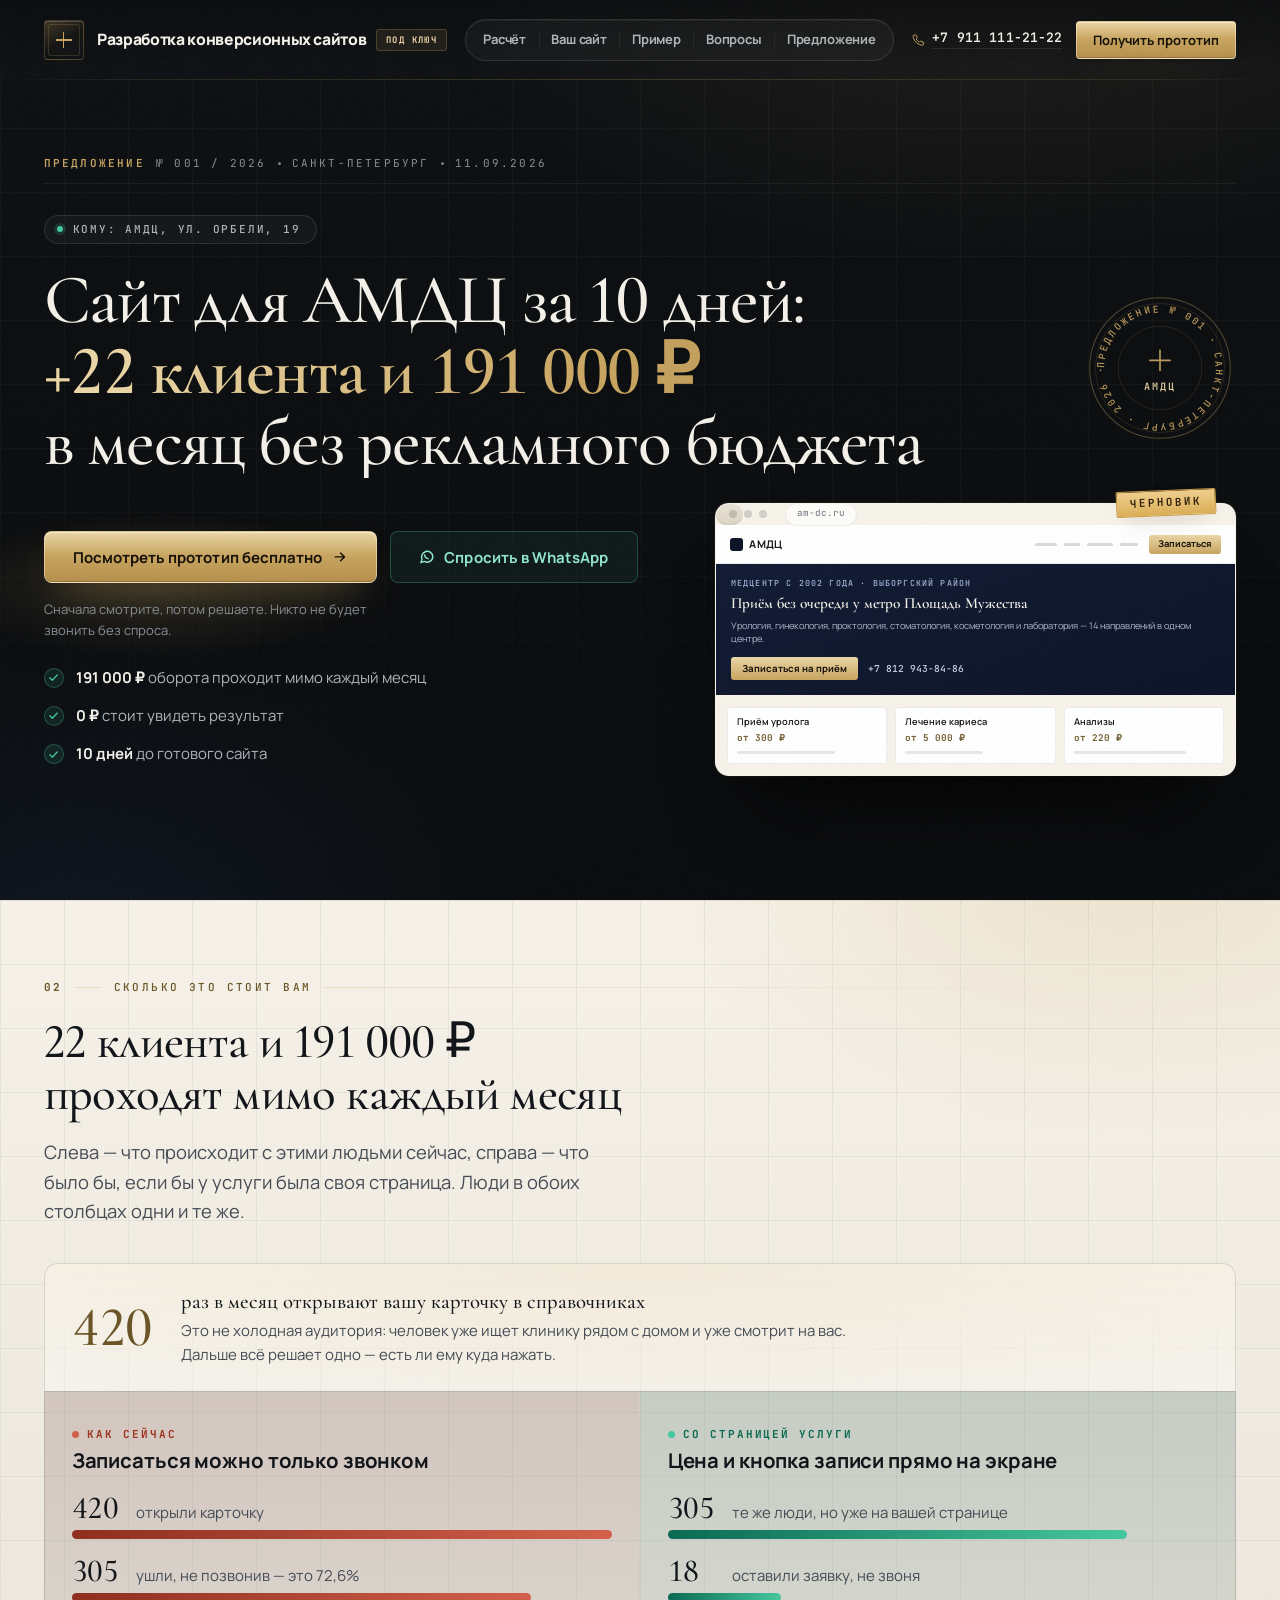
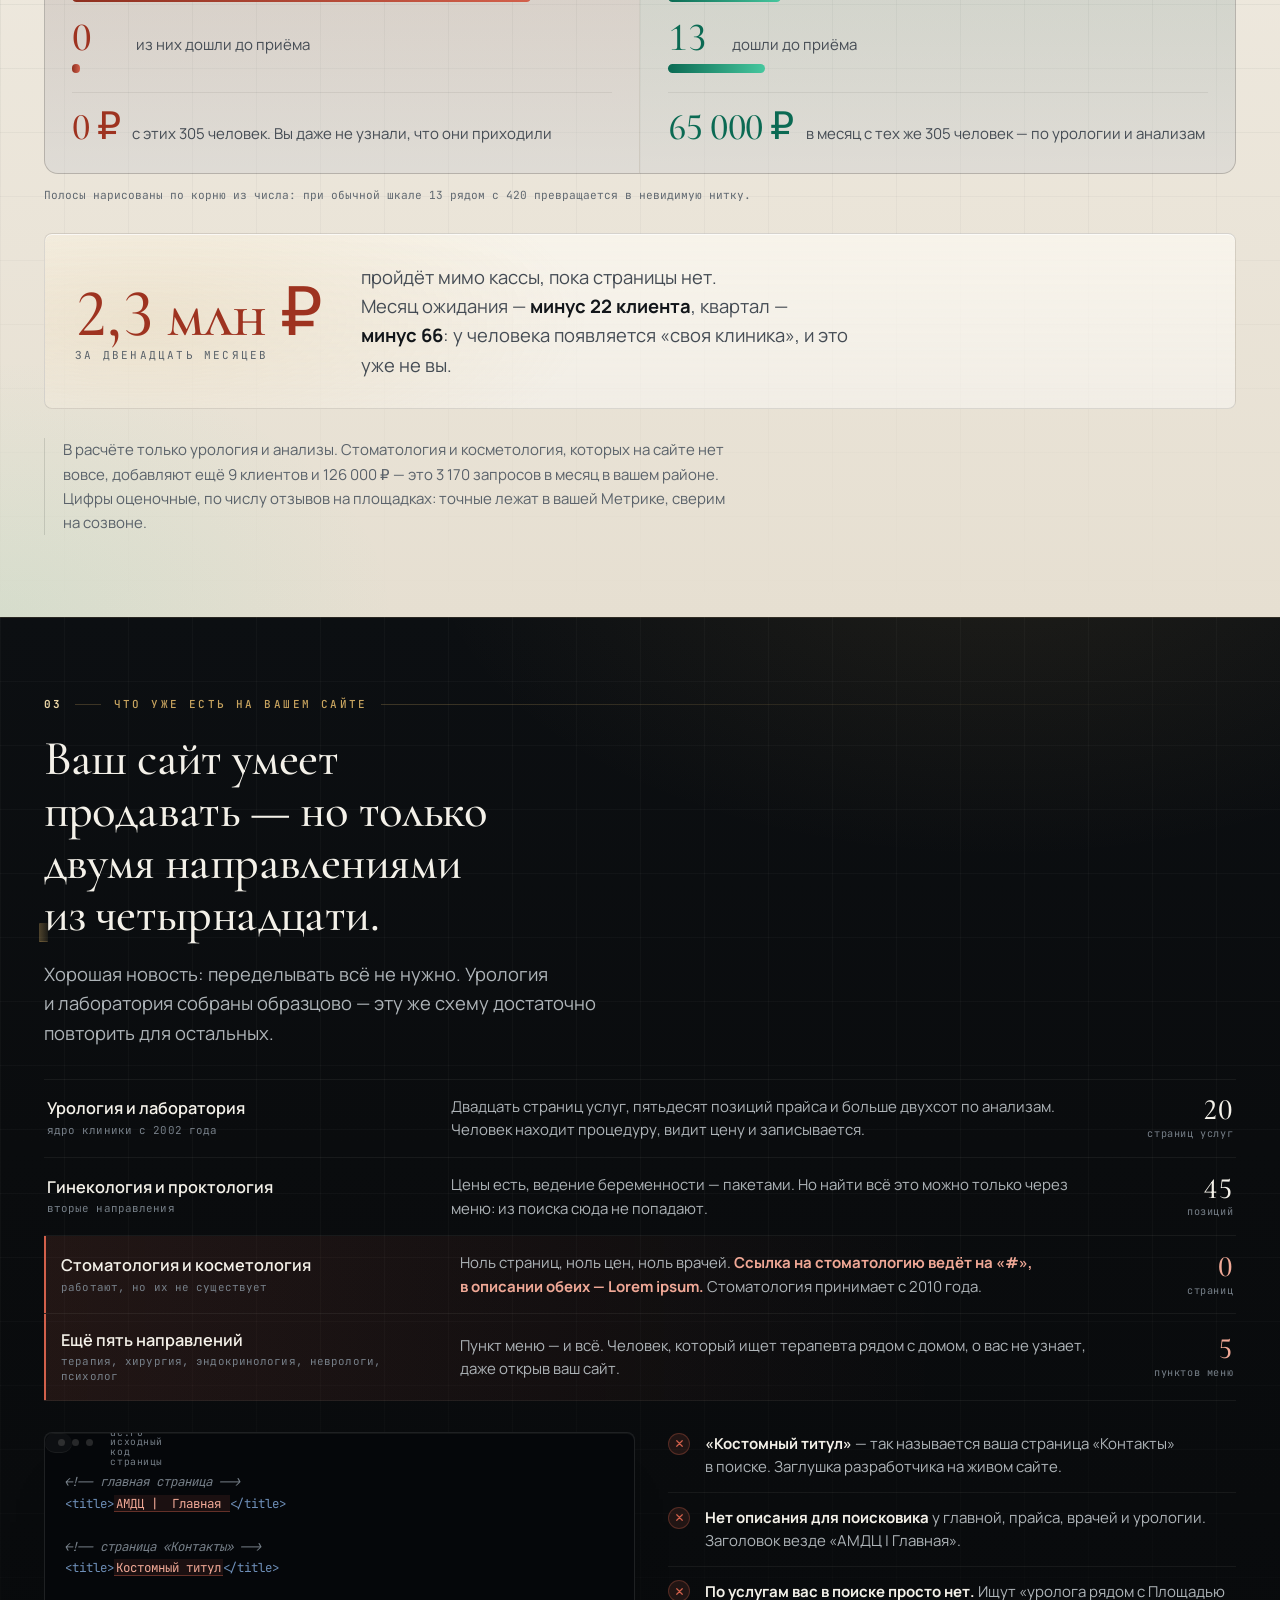
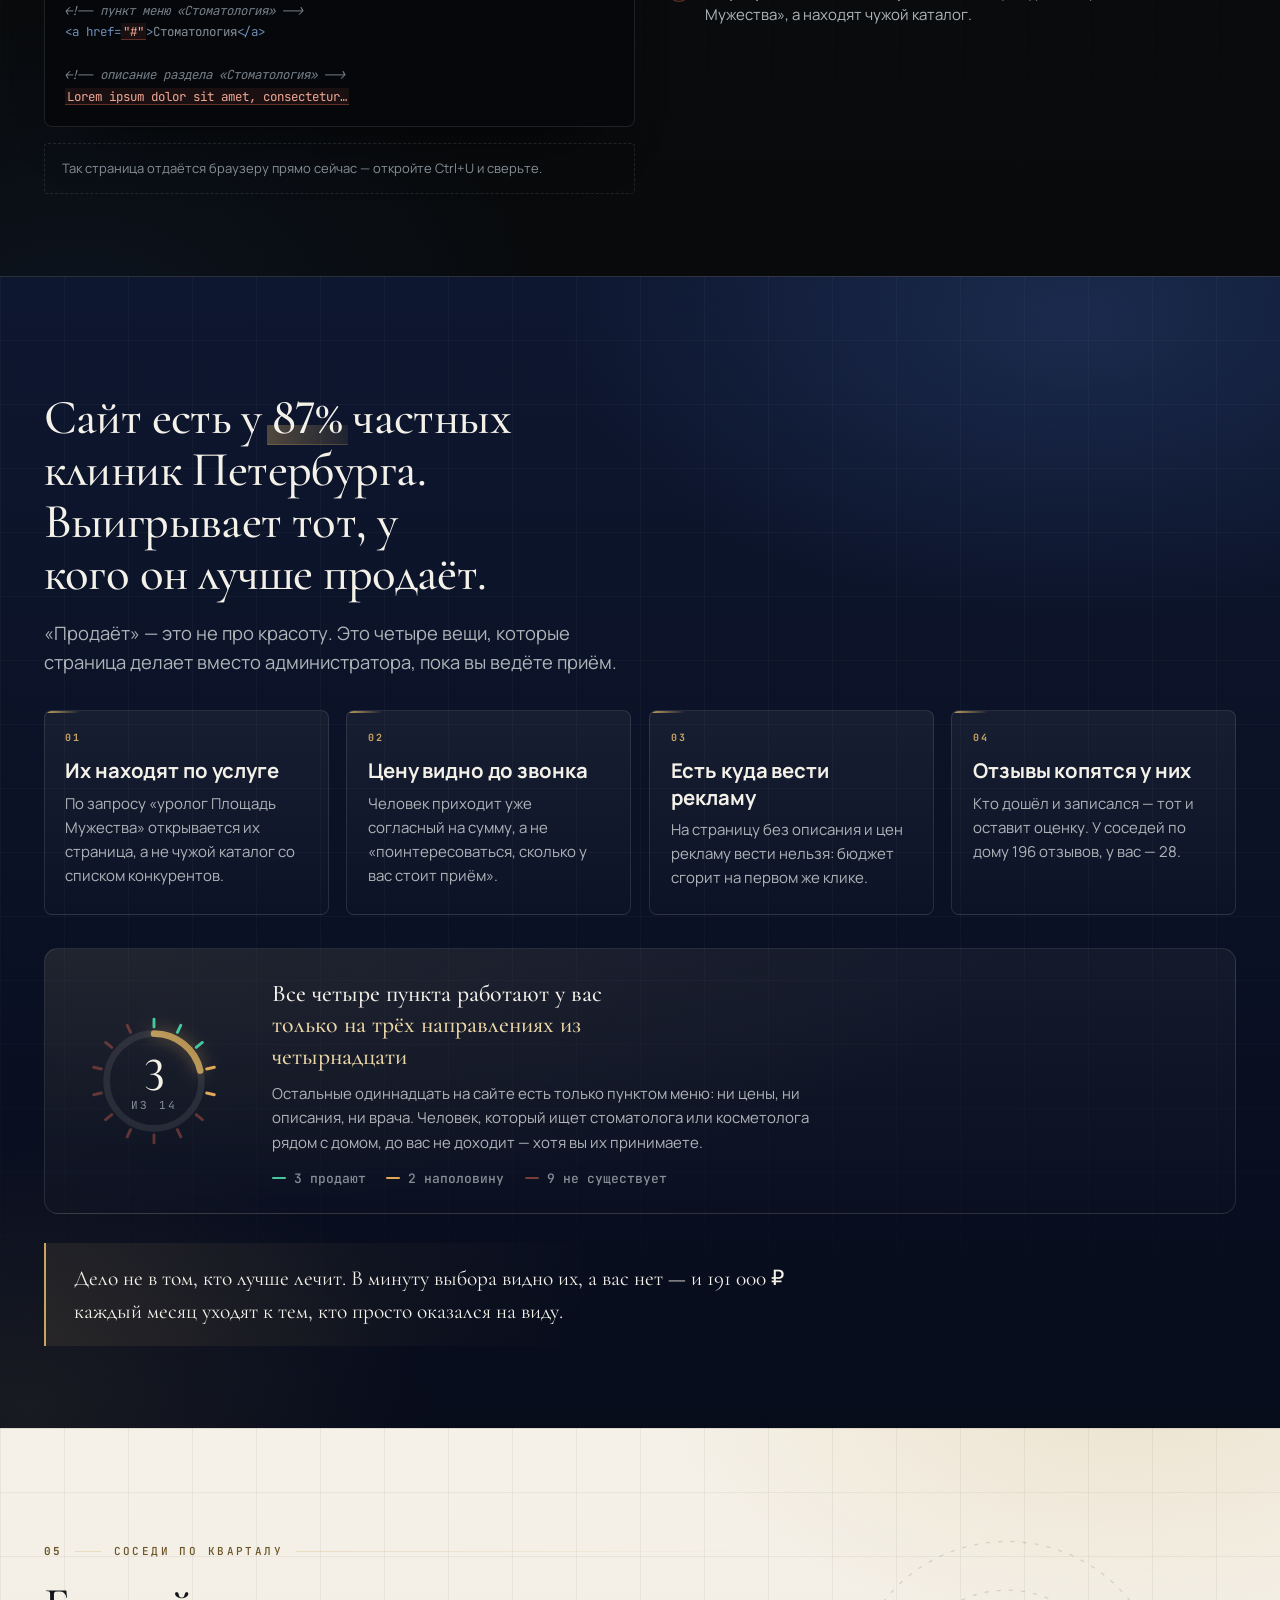
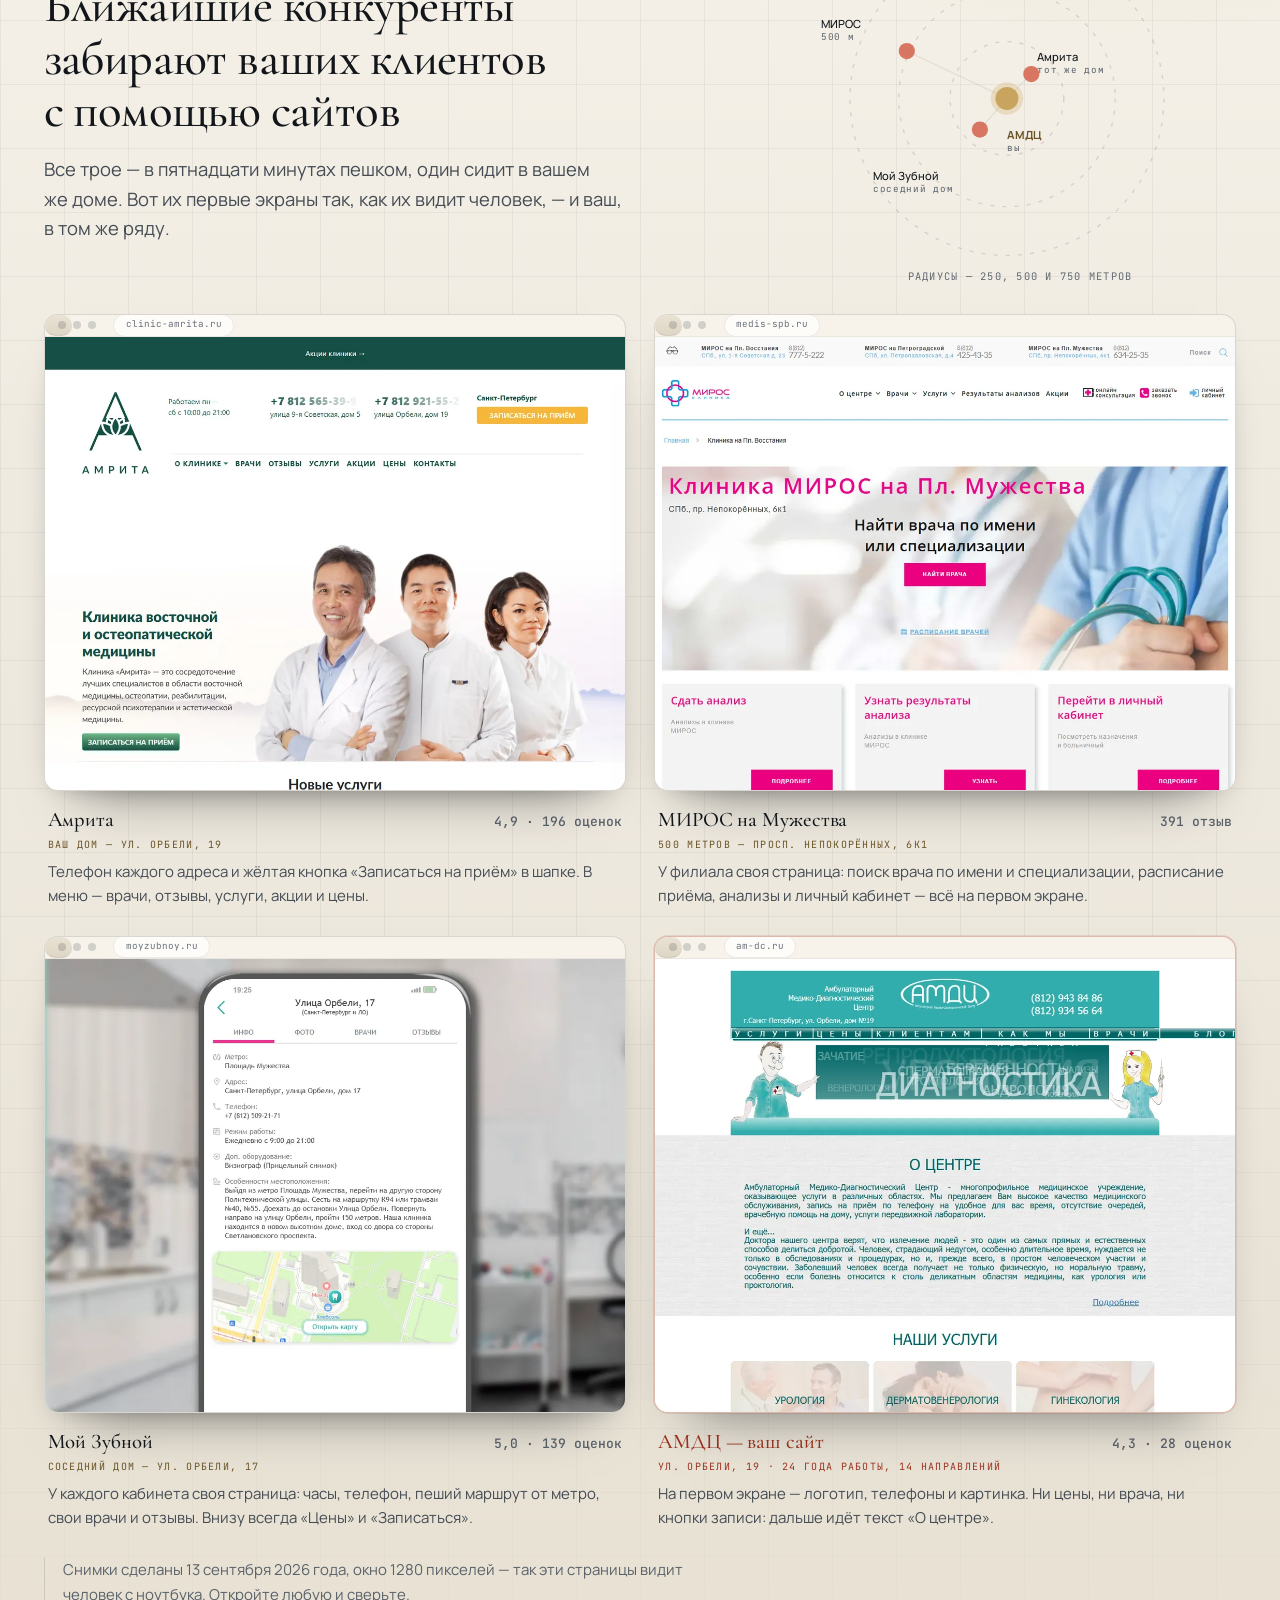
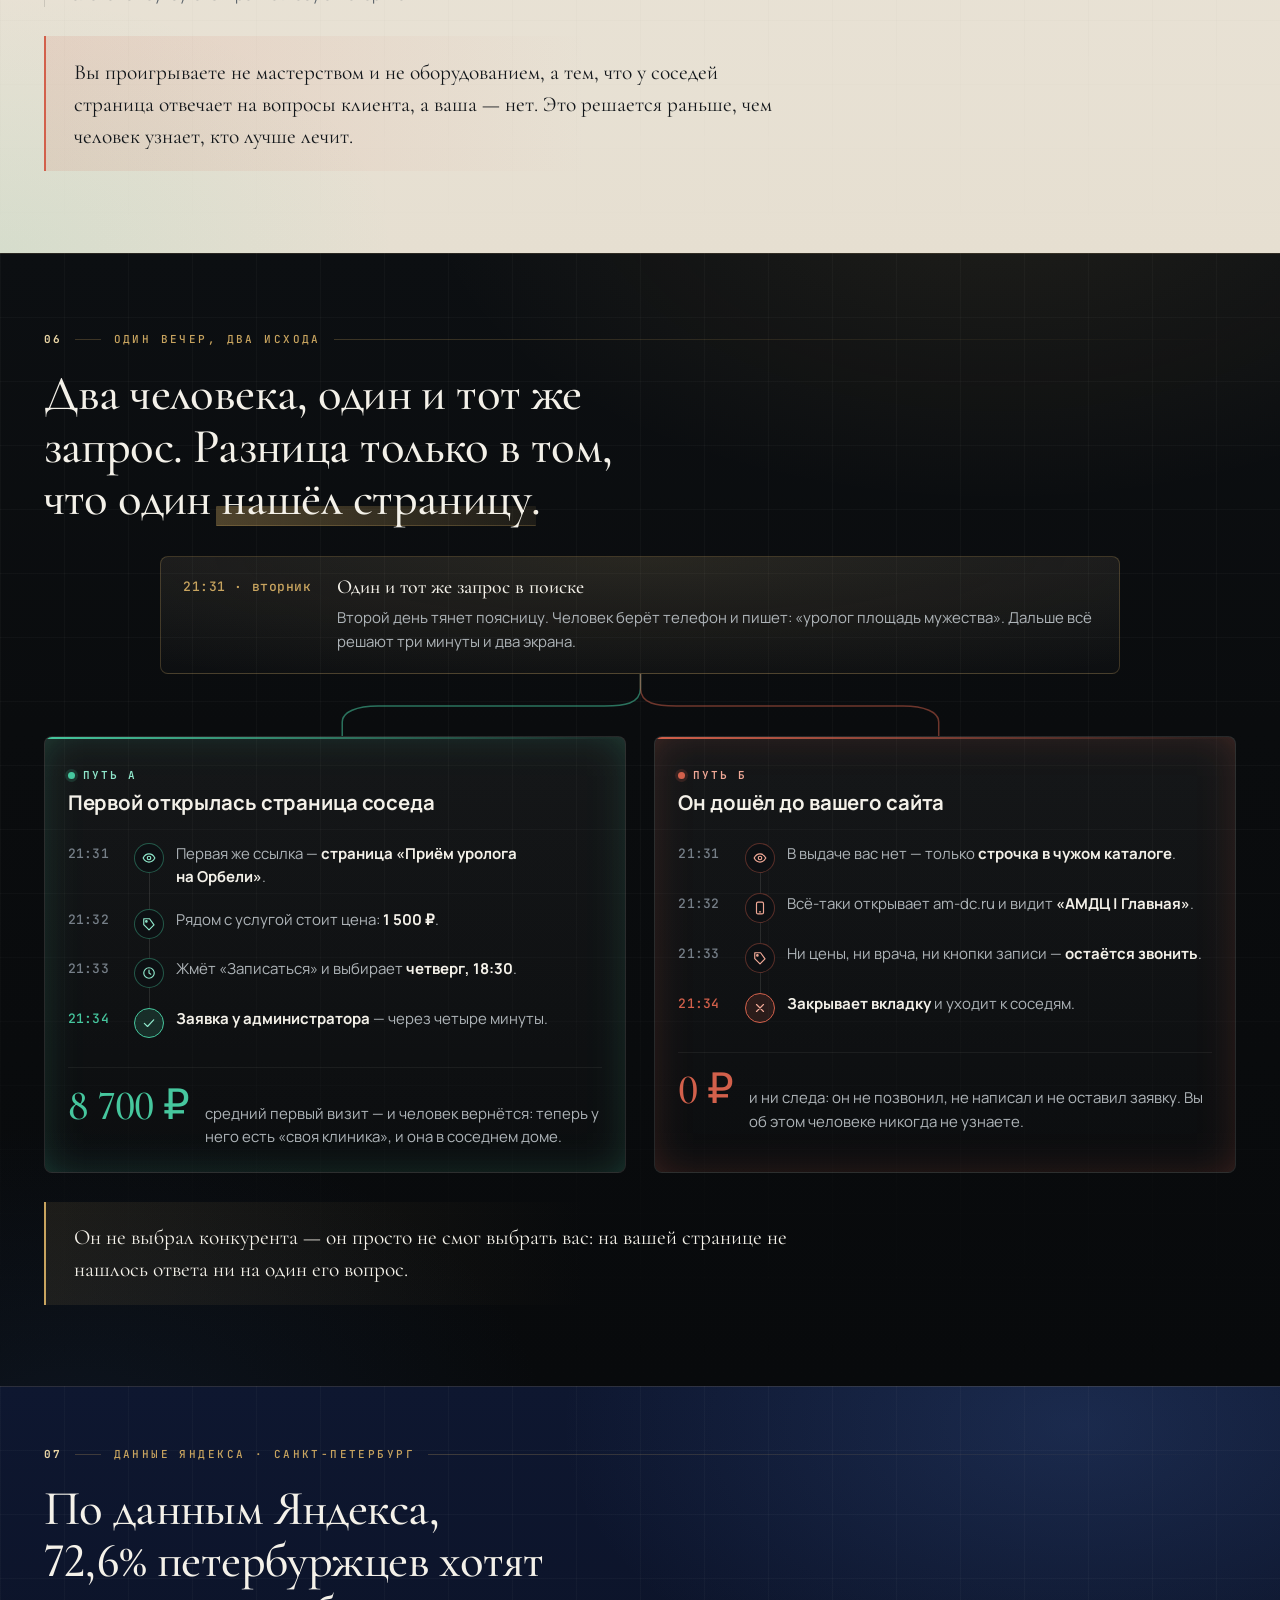
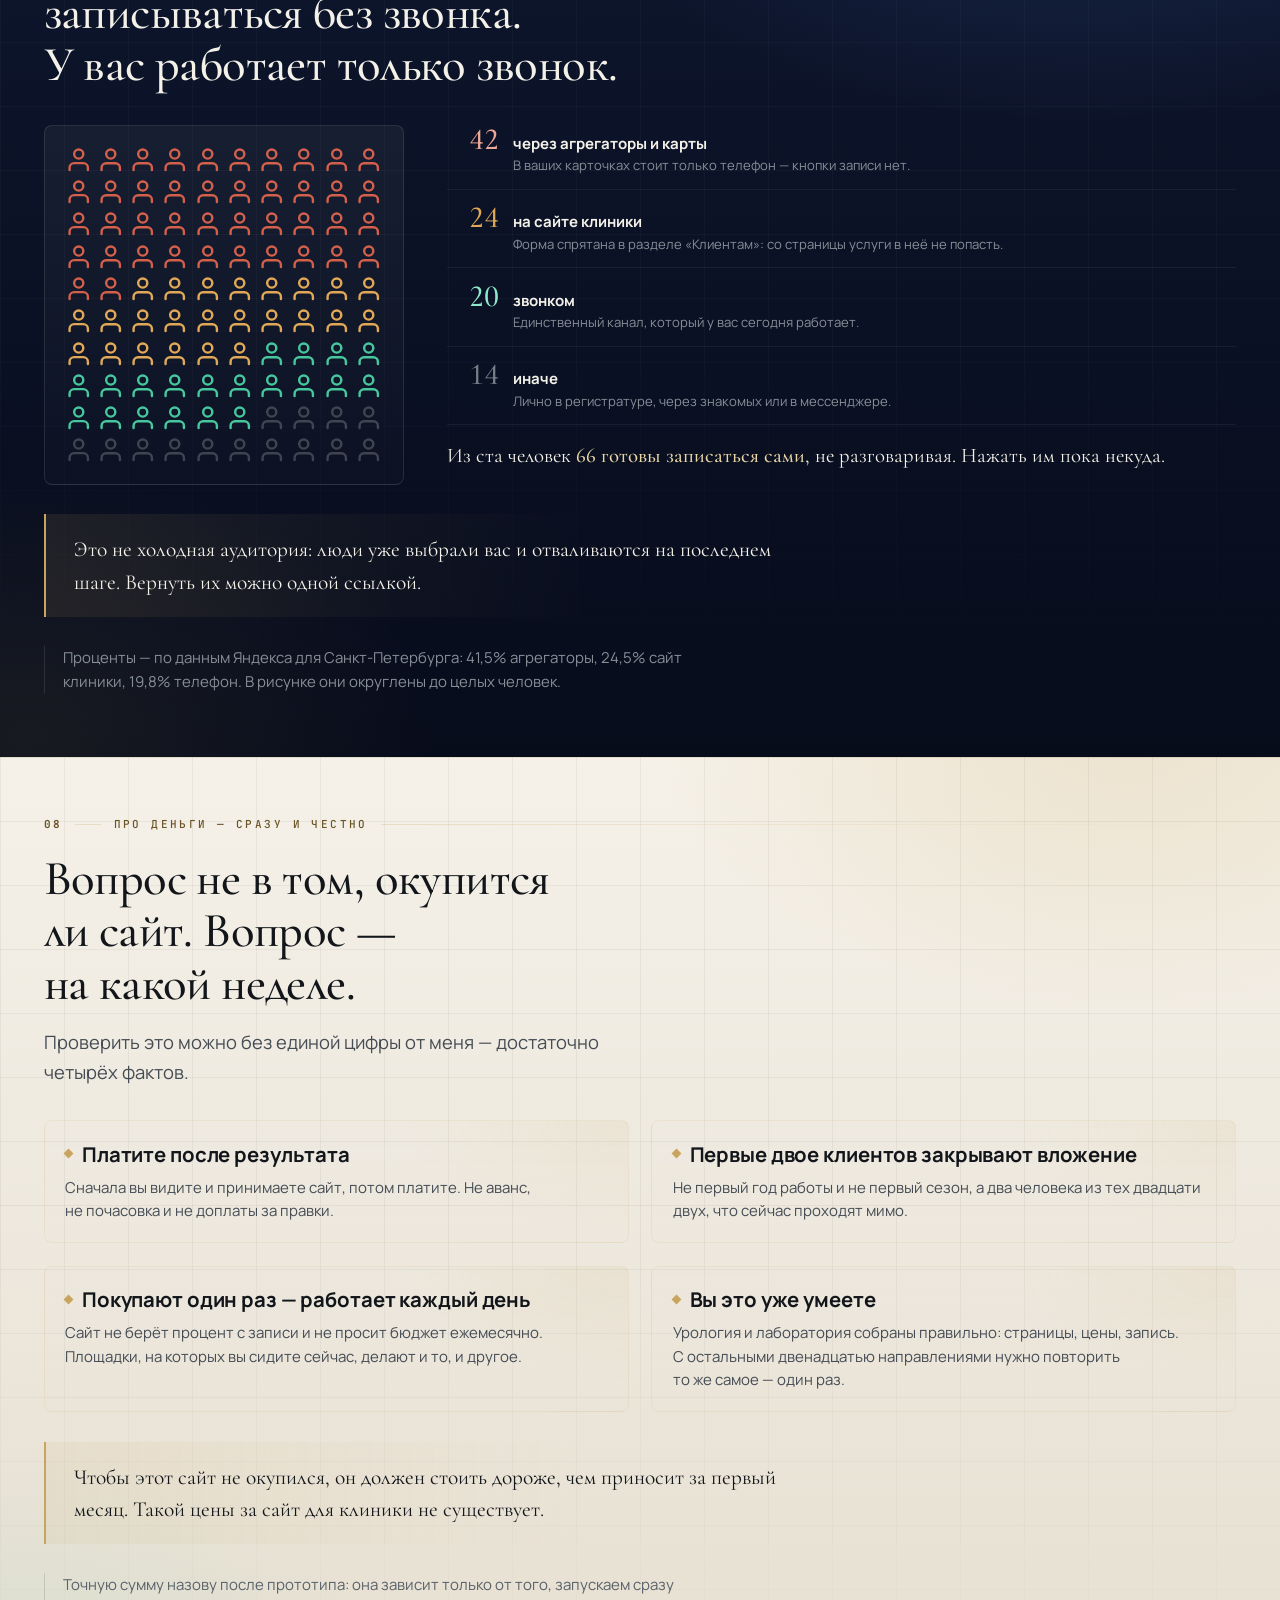
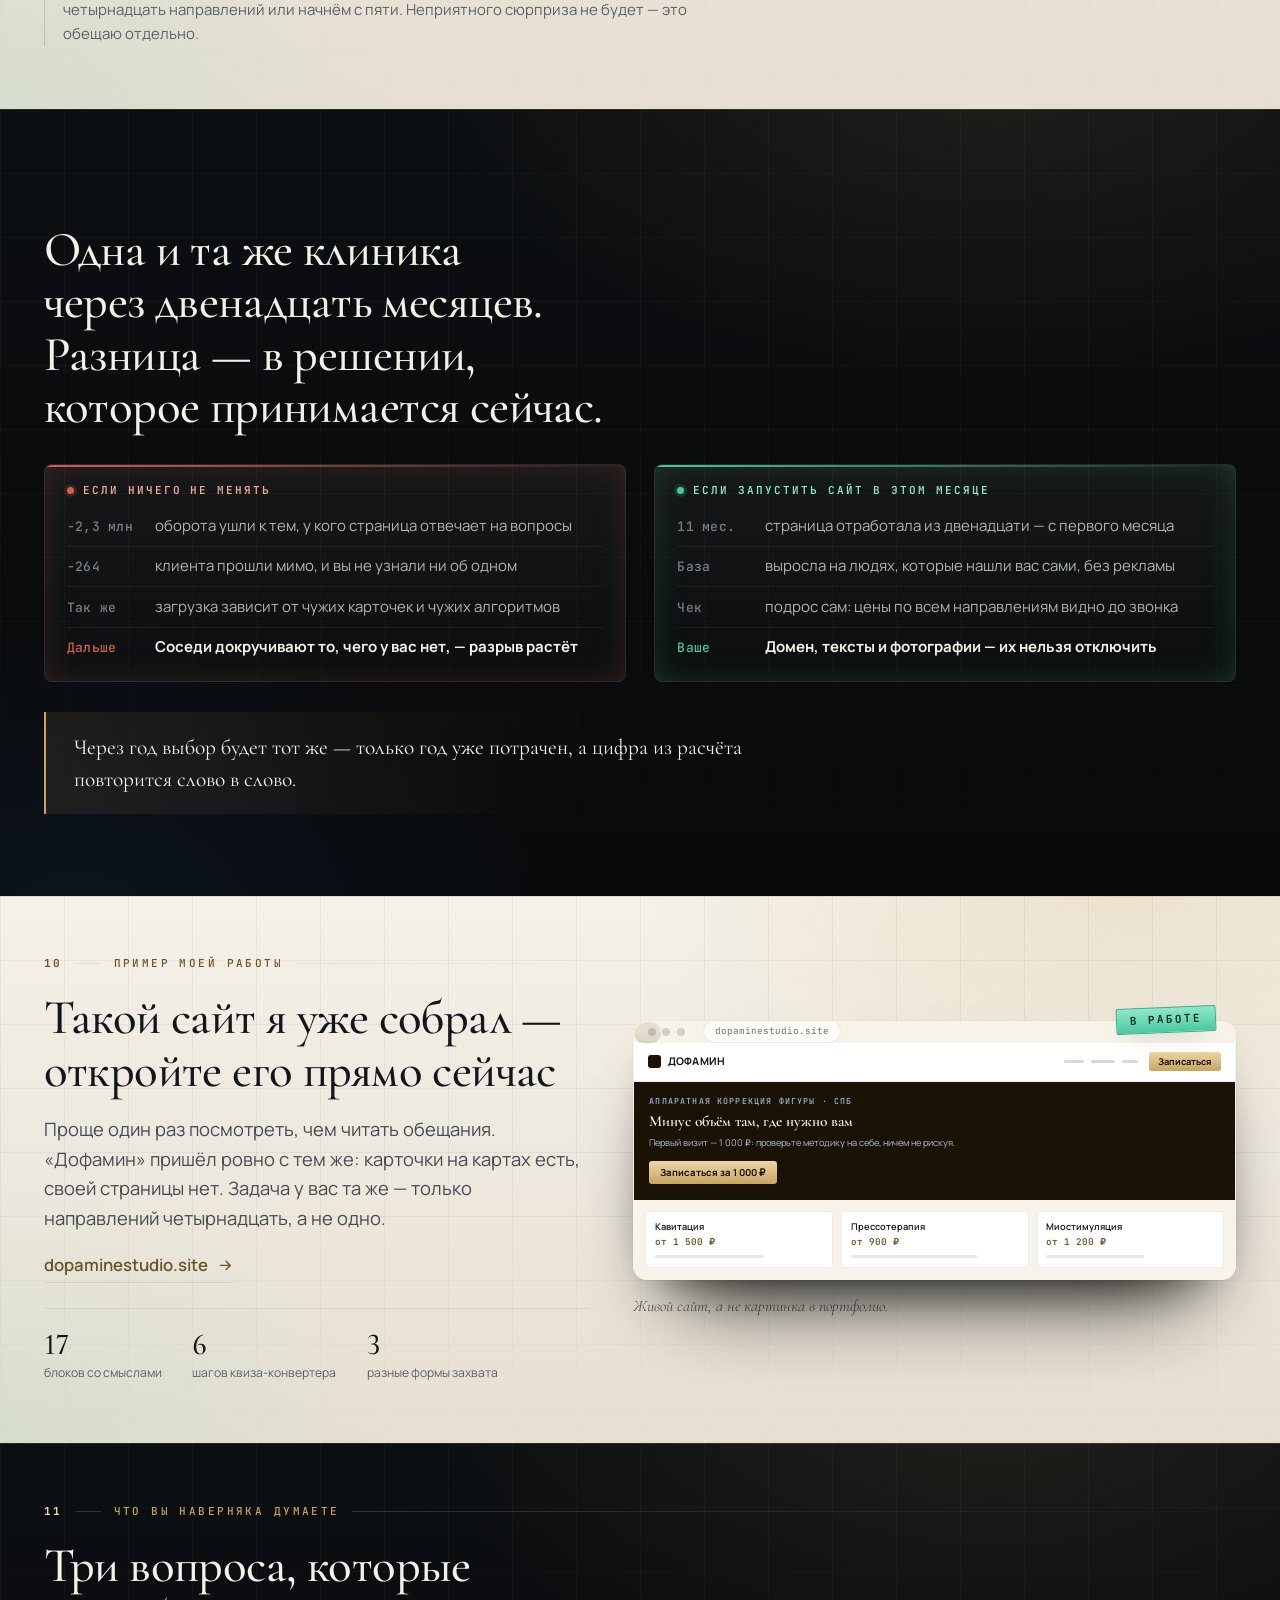
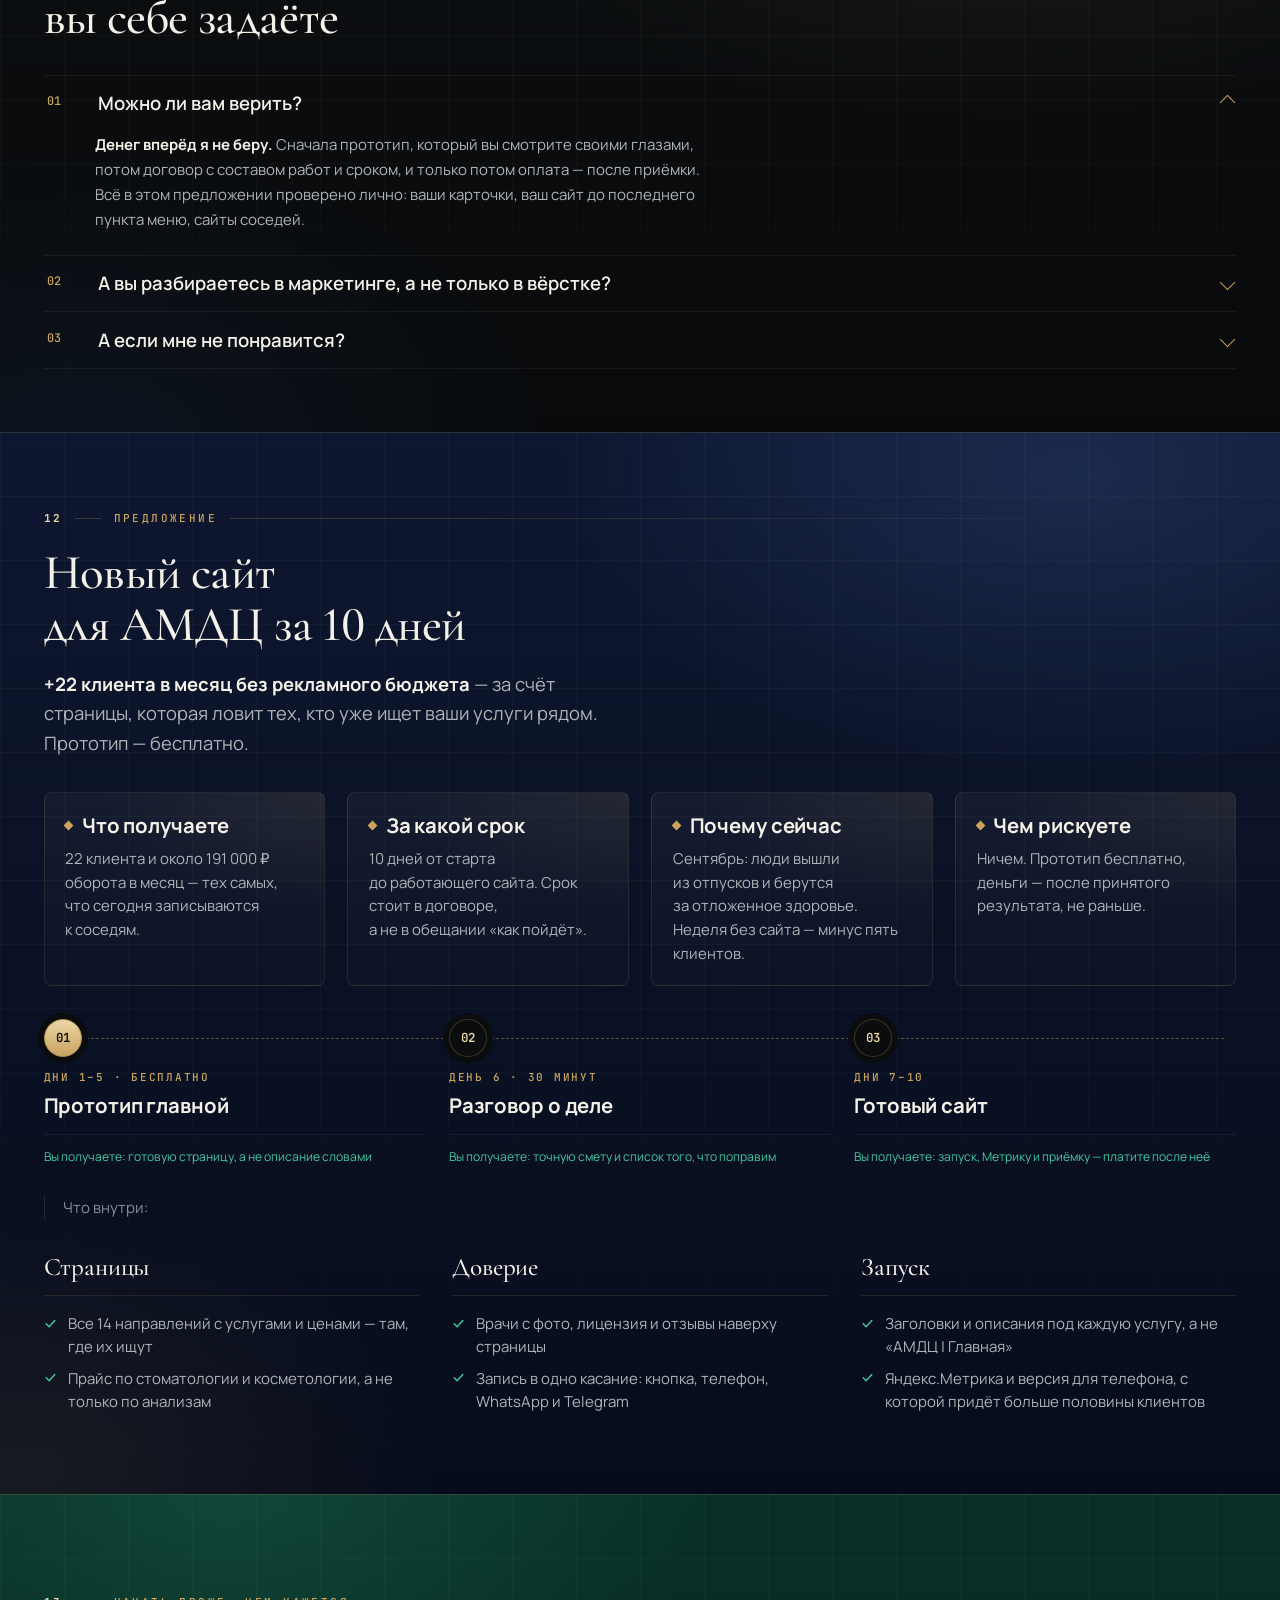
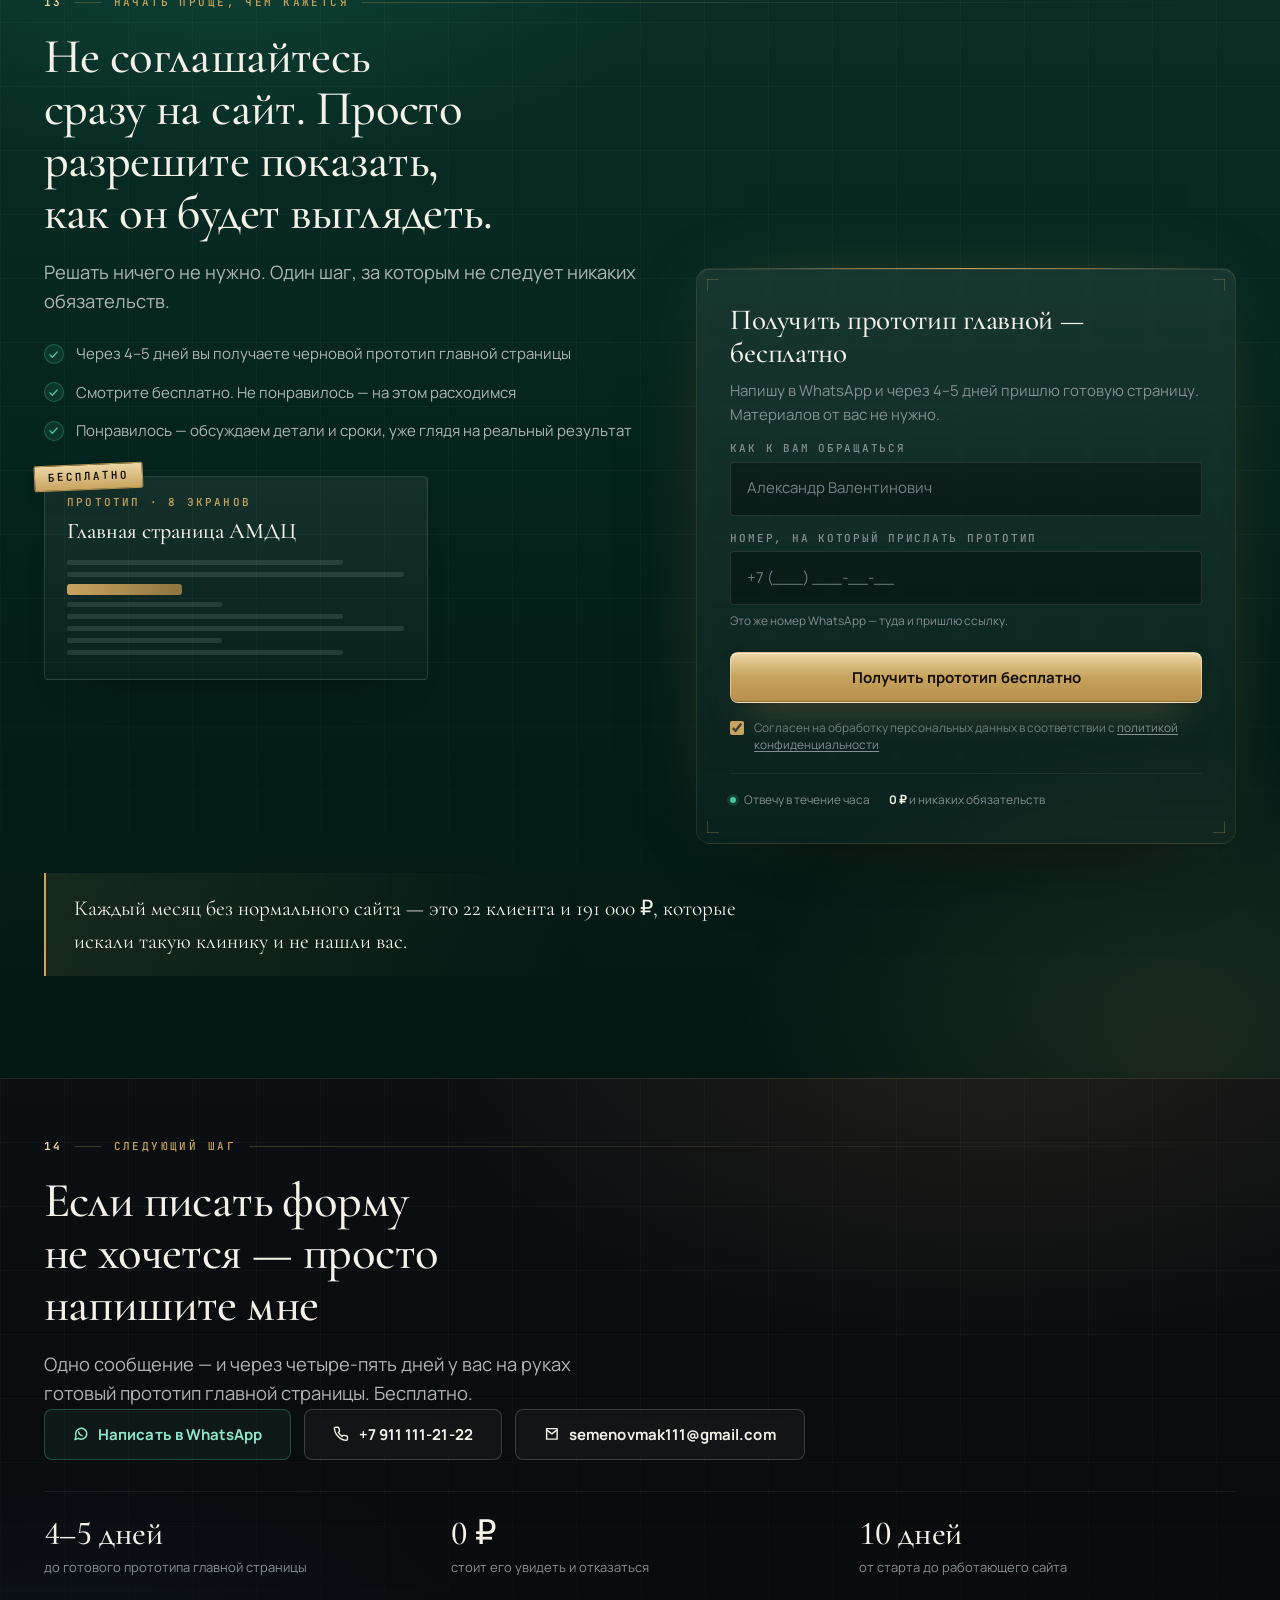
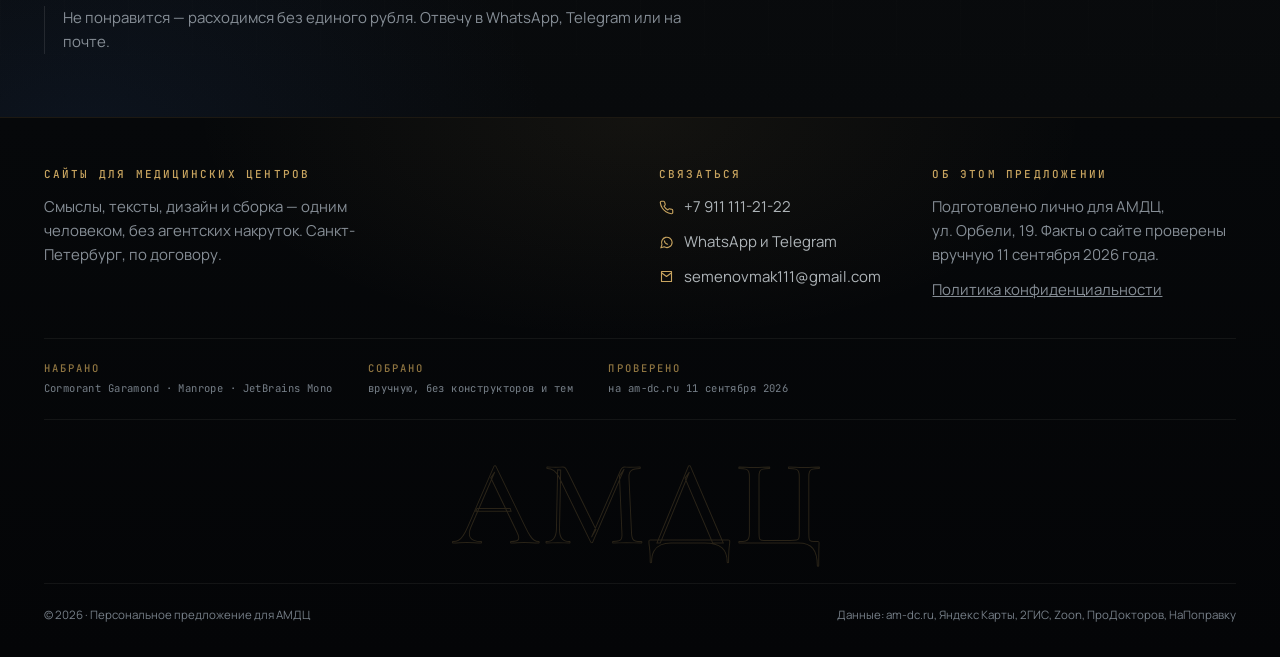
==== commit cd54b554: "Два столбца в расчёте, сто человек в опросе, сосед вместо остановки Шапка без строки реквизитов, имя" ====
--- a/index.html
+++ b/index.html
@@ -54,18 +54,6 @@
 
 <!-- ============ ШАПКА ============ -->
 <header class="top">
-
-  <!-- Верхняя строка — реквизиты бланка: кому, откуда, номер.
-       На прокрутке складывается, и шапка становится рабочей. -->
-  <div class="topbar">
-    <div class="wrap">
-      <span class="tb-l"><i class="live" aria-hidden="true"></i>Отвечаю в течение часа · сегодня до 21:00</span>
-      <span class="tb-c">Персональное предложение для медицинского центра АМДЦ · ул. Орбели, 19</span>
-      <span class="tb-r">Санкт-Петербург<i class="tb-sep" aria-hidden="true"></i>№ 001 / 2026</span>
-    </div>
-  </div>
-
-  <!-- Рабочая строка: знак, оглавление, связь. -->
   <div class="topmain">
     <div class="wrap">
 
@@ -73,18 +61,18 @@
         <span class="mark" aria-hidden="true"><i class="mk-cross"></i></span>
         <span class="btext">
           <span class="bname">Разработка конверсионных сайтов</span>
-          <span class="bsub">«под ключ»</span>
+          <span class="bkey">под ключ</span>
         </span>
       </a>
 
-      <!-- Меню набрано как оглавление документа: номер полосы
-           под номером раздела на странице, а не «пункты». -->
+      <!-- Оглавление собрано в одну капсулу: не пять ссылок
+           вразнобой, а переключатель разделов. -->
       <nav class="menu" aria-label="Разделы предложения">
-        <a href="#money"><em>02</em><span>Расчёт</span></a>
-        <a href="#problem"><em>03</em><span>Ваш сайт</span></a>
-        <a href="#case"><em>10</em><span>Пример</span></a>
-        <a href="#faq"><em>11</em><span>Вопросы</span></a>
-        <a href="#how"><em>12</em><span>Предложение</span></a>
+        <a href="#money">Расчёт</a>
+        <a href="#problem">Ваш сайт</a>
+        <a href="#case">Пример</a>
+        <a href="#faq">Вопросы</a>
+        <a href="#how">Предложение</a>
       </nav>
 
       <div class="topr">
@@ -97,7 +85,6 @@
 
     </div>
   </div>
-
 </header>
 
 <!-- ============ 1. ПЕРВЫЙ ЭКРАН ============ -->
@@ -194,51 +181,74 @@
   <div class="wrap">
     <div class="rub"><span class="n">02</span>Сколько это стоит вам</div>
     <h2 class="wide">22 клиента и 191 000 ₽ проходят мимо каждый месяц</h2>
-    <p class="lede">Эти люди уже ищут вас — и не доходят. Здесь первый поток: те, кто открыл вашу карточку в справочниках и не захотел звонить.</p>
-    <figure class="funnel" role="img"
-            aria-label="Из 420 просмотров карточек до приёма доходят 13 человек">
-      <svg viewBox="0 0 1100 300" preserveAspectRatio="none" aria-hidden="true">
-        <defs>
-          <linearGradient id="fnl" x1="0" y1="0" x2="1" y2="0">
-            <stop offset="0"   stop-color="#D9B87A"/>
-            <stop offset=".52" stop-color="#BE8B4E"/>
-            <stop offset="1"   stop-color="#B24630"/>
-          </linearGradient>
-          <linearGradient id="fnlv" x1="0" y1="0" x2="0" y2="1">
-            <stop offset="0"   stop-color="#fff" stop-opacity=".34"/>
-            <stop offset=".5"  stop-color="#fff" stop-opacity="0"/>
-            <stop offset="1"   stop-color="#000" stop-opacity=".14"/>
-          </linearGradient>
-        </defs>
-        <g class="fnl-grid">
-          <line x1="60" y1="18" x2="60" y2="282"/>
-          <line x1="400" y1="18" x2="400" y2="282"/>
-          <line x1="740" y1="18" x2="740" y2="282"/>
-          <line x1="1040" y1="18" x2="1040" y2="282"/>
-        </g>
-        <path class="fnl-body"
-              d="M60 32 L400 49 L740 126 L1040 129 L1040 171 L740 174 L400 251 L60 268 Z"
-              fill="url(#fnl)"/>
-        <path class="fnl-body"
-              d="M60 32 L400 49 L740 126 L1040 129 L1040 171 L740 174 L400 251 L60 268 Z"
-              fill="url(#fnlv)"/>
-      </svg>
-      <figcaption class="fnl-lab">
-        <span style="--x:5.4%;--v:100%">
-          <b>420</b><i>просмотров карточек<br>в месяц</i></span>
-        <span style="--x:36.4%;--v:85%">
-          <b>305</b><i>ушли, не позвонив<br>72,6%</i></span>
-        <span style="--x:67.3%;--v:21%">
-          <b>18</b><i>оставили бы заявку<br>на странице с кнопкой</i></span>
-        <span class="end" style="--x:94.5%;--v:18%">
-          <b>13</b><i>дошли бы до приёма<br>≈ 65 000 ₽</i></span>
-      </figcaption>
-    </figure>
+    <p class="lede">Слева — что происходит с этими людьми сейчас, справа — что было бы, если бы у услуги была своя страница. Люди в обоих столбцах одни и те же.</p>
+    <!-- Раньше это была одна воронка, и в ней мешались две разные
+         истории: что происходит сейчас и что было бы со страницей.
+         Теперь их две, рядом, и люди в обеих одни и те же. -->
+    <div class="two-ways">
+
+      <div class="tw-top">
+        <span class="tw-n">420</span>
+        <div class="tw-t">
+          <b>раз в месяц открывают вашу карточку в справочниках</b>
+          <p>Это не холодная аудитория: человек уже ищет клинику рядом с домом и уже смотрит на вас. Дальше всё решает одно — есть ли ему куда нажать.</p>
+        </div>
+      </div>
+
+      <div class="tw-grid">
+
+        <section class="tw-col bad">
+          <div class="tw-head">
+            <span class="tw-k">Как сейчас</span>
+            <h3>Записаться можно только звонком</h3>
+          </div>
+          <ul class="tw-rows">
+            <li>
+              <div class="tw-l"><b>420</b><span>открыли карточку</span></div>
+              <i class="bar" style="--w:100%"></i>
+            </li>
+            <li>
+              <div class="tw-l"><b>305</b><span>ушли, не позвонив — это 72,6%</span></div>
+              <i class="bar" style="--w:85%"></i>
+            </li>
+            <li class="acc">
+              <div class="tw-l"><b>0</b><span>из них дошли до приёма</span></div>
+              <i class="bar" style="--w:1.5%"></i>
+            </li>
+          </ul>
+          <div class="tw-sum"><b>0 ₽</b><span>с этих 305 человек. Вы даже не узнали, что они приходили</span></div>
+        </section>
+
+        <section class="tw-col good">
+          <div class="tw-head">
+            <span class="tw-k">Со страницей услуги</span>
+            <h3>Цена и кнопка записи прямо на экране</h3>
+          </div>
+          <ul class="tw-rows">
+            <li>
+              <div class="tw-l"><b>305</b><span>те же люди, но уже на вашей странице</span></div>
+              <i class="bar" style="--w:85%"></i>
+            </li>
+            <li>
+              <div class="tw-l"><b>18</b><span>оставили заявку, не звоня</span></div>
+              <i class="bar" style="--w:21%"></i>
+            </li>
+            <li class="acc">
+              <div class="tw-l"><b>13</b><span>дошли до приёма</span></div>
+              <i class="bar" style="--w:18%"></i>
+            </li>
+          </ul>
+          <div class="tw-sum"><b>65 000 ₽</b><span>в месяц с тех же 305 человек — по урологии и анализам</span></div>
+        </section>
+
+      </div>
+      <p class="tw-scale">Полосы нарисованы по корню из числа: при обычной шкале 13 рядом с 420 превращается в невидимую нитку.</p>
+    </div>
     <div class="total">
       <div class="big">2,3 млн ₽<small>за двенадцать месяцев</small></div>
       <div class="txt">пройдёт мимо кассы, пока страницы нет.<br>Месяц ожидания — <b>минус 22 клиента</b>, квартал — <b>минус 66</b>: у человека появляется «своя клиника», и это уже не вы.</div>
     </div>
-    <p class="note">В воронке только урология и анализы. Стоматология и косметология, которых на сайте нет вовсе, добавляют ещё 9 клиентов и 126 000 ₽ — это 3 170 запросов в месяц в вашем районе. Цифры оценочные, по числу отзывов на площадках: точные лежат в вашей Метрике, сверим на созвоне.</p>
+    <p class="note">В расчёте только урология и анализы. Стоматология и косметология, которых на сайте нет вовсе, добавляют ещё 9 клиентов и 126 000 ₽ — это 3 170 запросов в месяц в вашем районе. Цифры оценочные, по числу отзывов на площадках: точные лежат в вашей Метрике, сверим на созвоне.</p>
   </div>
 </section>
 
@@ -395,18 +405,18 @@
           </g>
           <g class="q-ray">
             <line x1="150" y1="140" x2="76" y2="105"/>
-            <line x1="150" y1="140" x2="252" y2="187"/>
+            <line x1="150" y1="140" x2="130" y2="163"/>
             <line x1="150" y1="140" x2="168" y2="122"/>
           </g>
           <circle class="q-dot q-them" cx="76"  cy="105" r="6"/>
-          <circle class="q-dot q-them" cx="252" cy="187" r="6"/>
+          <circle class="q-dot q-them" cx="130" cy="163" r="6"/>
           <circle class="q-dot q-them" cx="168" cy="122" r="6"/>
           <circle class="q-dot q-me"   cx="150" cy="140" r="8.5"/>
         </svg>
         <span class="q-lab q-l-me"   style="--x:47%;--y:59%">АМДЦ<i>вы</i></span>
         <span class="q-lab q-l-a"    style="--x:54%;--y:38%">Амрита<i>тот же дом</i></span>
         <span class="q-lab q-l-m"    style="--x:4%;--y:29%">МИРОС<i>500 м</i></span>
-        <span class="q-lab q-l-p"    style="--x:70%;--y:76%">Праксимед<i>одна остановка</i></span>
+        <span class="q-lab q-l-p"    style="--x:16%;--y:70%">Мой Зубной<i>соседний дом</i></span>
         <figcaption>Радиусы — 250, 500 и 750 метров</figcaption>
       </figure>
     </div>
@@ -443,14 +453,14 @@
 
       <figure class="site">
         <div class="win">
-          <div class="bar"><i></i><i></i><i></i><span class="url">praximed.ru</span></div>
-          <img src="assets/shots/praximed.webp" width="1120" height="875" loading="lazy" decoding="async"
-               alt="Главная страница центра «Праксимед»: меню с отделениями и плитка из десяти направлений — спортивная медицина, педиатрия, терапия, реабилитация, физиотерапия, массаж, УЗИ">
+          <div class="bar"><i></i><i></i><i></i><span class="url">moyzubnoy.ru</span></div>
+          <img src="assets/shots/zubnoy.webp" width="1120" height="875" loading="lazy" decoding="async"
+               alt="Страница стоматологии «Мой Зубной» на улице Орбели, 17: адрес, часы работы, телефон, пеший маршрут от метро, вкладки «Врачи» и «Отзывы», внизу кнопки «Цены» и «Записаться»">
         </div>
         <figcaption>
-          <div class="st-h"><b>Праксимед</b><span class="st-r">94 отзыва</span></div>
-          <div class="st-d">Одна остановка — 2-й Муринский просп., 26</div>
-          <p>Десять отделений плиткой сразу под шапкой и поиск по сайту: человек попадает в своё направление за один клик.</p>
+          <div class="st-h"><b>Мой Зубной</b><span class="st-r">5,0 · 139 оценок</span></div>
+          <div class="st-d">Соседний дом — ул. Орбели, 17</div>
+          <p>У каждого кабинета своя страница: часы, телефон, пеший маршрут от метро, свои врачи и отзывы. Внизу всегда «Цены» и «Записаться».</p>
         </figcaption>
       </figure>
 
@@ -510,22 +520,22 @@
             <li>
               <span class="tm">21:31</span>
               <span class="ic"><svg class="i"><use href="#i-eye"/></svg></span>
-              <span class="tx">Первая же ссылка — не каталог, а страница услуги: <b>«Приём уролога, ул. Орбели»</b>, врач с фотографией и адрес в двух шагах от дома</span>
+              <span class="tx">Первая же ссылка — <b>страница «Приём уролога на Орбели»</b>.</span>
             </li>
             <li>
               <span class="tm">21:32</span>
               <span class="ic"><svg class="i"><use href="#i-price"/></svg></span>
-              <span class="tx">Рядом с услугой стоит цена: <b>приём 1 500 ₽, УЗИ 2 200 ₽</b>. Решение принято до того, как он кому-то позвонил</span>
+              <span class="tx">Рядом с услугой стоит цена: <b>1 500 ₽</b>.</span>
             </li>
             <li>
               <span class="tm">21:33</span>
               <span class="ic"><svg class="i"><use href="#i-clock"/></svg></span>
-              <span class="tx">Нажимает «Записаться», выбирает <b>четверг, 18:30</b>, оставляет имя и телефон — без звонка, в тишине</span>
+              <span class="tx">Жмёт «Записаться» и выбирает <b>четверг, 18:30</b>.</span>
             </li>
             <li class="fin">
               <span class="tm">21:34</span>
               <span class="ic"><svg class="i"><use href="#i-check"/></svg></span>
-              <span class="tx"><b>Заявка у администратора.</b> Вопрос закрыт за четыре минуты</span>
+              <span class="tx"><b>Заявка у администратора</b> — через четыре минуты.</span>
             </li>
           </ol>
           <div class="w-out">
@@ -543,22 +553,22 @@
             <li>
               <span class="tm">21:31</span>
               <span class="ic"><svg class="i"><use href="#i-eye"/></svg></span>
-              <span class="tx">По услуге вас в выдаче нет: только <b>строчка в чужом каталоге</b>, в общем списке из двадцати клиник и без цены</span>
+              <span class="tx">В выдаче вас нет — только <b>строчка в чужом каталоге</b>.</span>
             </li>
             <li>
               <span class="tm">21:32</span>
               <span class="ic"><svg class="i"><use href="#i-phone-m"/></svg></span>
-              <span class="tx">Всё-таки открывает am-dc.ru и видит <b>«АМДЦ | Главная»</b>: логотип, два телефона, картинка и текст «О центре»</span>
+              <span class="tx">Всё-таки открывает am-dc.ru и видит <b>«АМДЦ | Главная»</b>.</span>
             </li>
             <li>
               <span class="tm">21:33</span>
               <span class="ic"><svg class="i"><use href="#i-price"/></svg></span>
-              <span class="tx">Ни цены, ни врача, ни кнопки записи. <b>Остаётся только позвонить</b> — в половине десятого вечера, наугад, вдруг уже закрыто</span>
+              <span class="tx">Ни цены, ни врача, ни кнопки записи — <b>остаётся звонить</b>.</span>
             </li>
             <li class="fin">
               <span class="tm">21:34</span>
               <span class="ic"><svg class="i"><use href="#i-x"/></svg></span>
-              <span class="tx"><b>Закрывает вкладку</b> и возвращается в выдачу — к тем, у кого всё это было</span>
+              <span class="tx"><b>Закрывает вкладку</b> и уходит к соседям.</span>
             </li>
           </ol>
           <div class="w-out">
@@ -577,29 +587,61 @@
 <!-- ============ 7. ОПРОС ПАЦИЕНТОВ ============ -->
 <section class="band b-indigo tight" data-sec="s07" data-title="Опрос">
   <div class="wrap">
-    <div class="rub"><span class="n">07</span>Опрос клиентов · Санкт-Петербург</div>
-    <h2 class="wide">72,6% петербуржцев хотят записываться без звонка. У вас работает только звонок.</h2>
-    <div class="bars">
-      <div class="brow">
-        <div class="blab">Онлайн через агрегаторы</div>
-        <div class="track"><span class="fill" data-w="92%" style="background:linear-gradient(90deg,#8E2F1F,#D2604B)"></span></div>
-        <div class="val">41,5%</div>
-        <div class="cap no"><span>В ваших карточках стоит только телефон — кнопки записи нет</span></div>
-      </div>
-      <div class="brow">
-        <div class="blab">Онлайн на сайте клиники</div>
-        <div class="track"><span class="fill" data-w="54%" style="background:linear-gradient(90deg,#8E2F1F,#C4563E)"></span></div>
-        <div class="val">24,5%</div>
-        <div class="cap no"><span>Форма записи спрятана в разделе «Клиентам» — со страницы услуги туда не попасть</span></div>
-      </div>
-      <div class="brow">
-        <div class="blab">По телефону</div>
-        <div class="track"><span class="fill" data-w="44%" style="background:linear-gradient(90deg,#0B6A53,#46C79E)"></span></div>
-        <div class="val">19,8%</div>
-        <div class="cap yes"><span>Единственный канал, который у вас сегодня работает</span></div>
-      </div>
-    </div>
-    <div class="strip">Это не холодная аудитория: люди уже выбрали вас и отваливаются на последнем шаге. Вернуть их можно одной ссылкой.</div>
+    <div class="rub"><span class="n">07</span>Данные Яндекса · Санкт-Петербург</div>
+    <h2 class="wide">По данным Яндекса, 72,6% петербуржцев хотят записываться без звонка. У вас работает только звонок.</h2>
+
+    <!-- Сто человек — сто фигурок. Так видно не проценты, а людей:
+         сколько из них уйдёт, если единственная кнопка — «позвонить». -->
+    <div class="people">
+      <div class="ppl" role="img"
+           aria-label="Из ста петербуржцев 42 записываются через агрегаторы, 24 — на сайте клиники, 20 — по телефону, 14 — другими способами">
+          <i class="pp p-agg"><svg class="i"><use href="#i-user"/></svg></i><i class="pp p-agg"><svg class="i"><use href="#i-user"/></svg></i><i class="pp p-agg"><svg class="i"><use href="#i-user"/></svg></i><i class="pp p-agg"><svg class="i"><use href="#i-user"/></svg></i><i class="pp p-agg"><svg class="i"><use href="#i-user"/></svg></i><i class="pp p-agg"><svg class="i"><use href="#i-user"/></svg></i><i class="pp p-agg"><svg class="i"><use href="#i-user"/></svg></i><i class="pp p-agg"><svg class="i"><use href="#i-user"/></svg></i><i class="pp p-agg"><svg class="i"><use href="#i-user"/></svg></i><i class="pp p-agg"><svg class="i"><use href="#i-user"/></svg></i>
+          <i class="pp p-agg"><svg class="i"><use href="#i-user"/></svg></i><i class="pp p-agg"><svg class="i"><use href="#i-user"/></svg></i><i class="pp p-agg"><svg class="i"><use href="#i-user"/></svg></i><i class="pp p-agg"><svg class="i"><use href="#i-user"/></svg></i><i class="pp p-agg"><svg class="i"><use href="#i-user"/></svg></i><i class="pp p-agg"><svg class="i"><use href="#i-user"/></svg></i><i class="pp p-agg"><svg class="i"><use href="#i-user"/></svg></i><i class="pp p-agg"><svg class="i"><use href="#i-user"/></svg></i><i class="pp p-agg"><svg class="i"><use href="#i-user"/></svg></i><i class="pp p-agg"><svg class="i"><use href="#i-user"/></svg></i>
+          <i class="pp p-agg"><svg class="i"><use href="#i-user"/></svg></i><i class="pp p-agg"><svg class="i"><use href="#i-user"/></svg></i><i class="pp p-agg"><svg class="i"><use href="#i-user"/></svg></i><i class="pp p-agg"><svg class="i"><use href="#i-user"/></svg></i><i class="pp p-agg"><svg class="i"><use href="#i-user"/></svg></i><i class="pp p-agg"><svg class="i"><use href="#i-user"/></svg></i><i class="pp p-agg"><svg class="i"><use href="#i-user"/></svg></i><i class="pp p-agg"><svg class="i"><use href="#i-user"/></svg></i><i class="pp p-agg"><svg class="i"><use href="#i-user"/></svg></i><i class="pp p-agg"><svg class="i"><use href="#i-user"/></svg></i>
+          <i class="pp p-agg"><svg class="i"><use href="#i-user"/></svg></i><i class="pp p-agg"><svg class="i"><use href="#i-user"/></svg></i><i class="pp p-agg"><svg class="i"><use href="#i-user"/></svg></i><i class="pp p-agg"><svg class="i"><use href="#i-user"/></svg></i><i class="pp p-agg"><svg class="i"><use href="#i-user"/></svg></i><i class="pp p-agg"><svg class="i"><use href="#i-user"/></svg></i><i class="pp p-agg"><svg class="i"><use href="#i-user"/></svg></i><i class="pp p-agg"><svg class="i"><use href="#i-user"/></svg></i><i class="pp p-agg"><svg class="i"><use href="#i-user"/></svg></i><i class="pp p-agg"><svg class="i"><use href="#i-user"/></svg></i>
+          <i class="pp p-agg"><svg class="i"><use href="#i-user"/></svg></i><i class="pp p-agg"><svg class="i"><use href="#i-user"/></svg></i><i class="pp p-site"><svg class="i"><use href="#i-user"/></svg></i><i class="pp p-site"><svg class="i"><use href="#i-user"/></svg></i><i class="pp p-site"><svg class="i"><use href="#i-user"/></svg></i><i class="pp p-site"><svg class="i"><use href="#i-user"/></svg></i><i class="pp p-site"><svg class="i"><use href="#i-user"/></svg></i><i class="pp p-site"><svg class="i"><use href="#i-user"/></svg></i><i class="pp p-site"><svg class="i"><use href="#i-user"/></svg></i><i class="pp p-site"><svg class="i"><use href="#i-user"/></svg></i>
+          <i class="pp p-site"><svg class="i"><use href="#i-user"/></svg></i><i class="pp p-site"><svg class="i"><use href="#i-user"/></svg></i><i class="pp p-site"><svg class="i"><use href="#i-user"/></svg></i><i class="pp p-site"><svg class="i"><use href="#i-user"/></svg></i><i class="pp p-site"><svg class="i"><use href="#i-user"/></svg></i><i class="pp p-site"><svg class="i"><use href="#i-user"/></svg></i><i class="pp p-site"><svg class="i"><use href="#i-user"/></svg></i><i class="pp p-site"><svg class="i"><use href="#i-user"/></svg></i><i class="pp p-site"><svg class="i"><use href="#i-user"/></svg></i><i class="pp p-site"><svg class="i"><use href="#i-user"/></svg></i>
+          <i class="pp p-site"><svg class="i"><use href="#i-user"/></svg></i><i class="pp p-site"><svg class="i"><use href="#i-user"/></svg></i><i class="pp p-site"><svg class="i"><use href="#i-user"/></svg></i><i class="pp p-site"><svg class="i"><use href="#i-user"/></svg></i><i class="pp p-site"><svg class="i"><use href="#i-user"/></svg></i><i class="pp p-site"><svg class="i"><use href="#i-user"/></svg></i><i class="pp p-tel"><svg class="i"><use href="#i-user"/></svg></i><i class="pp p-tel"><svg class="i"><use href="#i-user"/></svg></i><i class="pp p-tel"><svg class="i"><use href="#i-user"/></svg></i><i class="pp p-tel"><svg class="i"><use href="#i-user"/></svg></i>
+          <i class="pp p-tel"><svg class="i"><use href="#i-user"/></svg></i><i class="pp p-tel"><svg class="i"><use href="#i-user"/></svg></i><i class="pp p-tel"><svg class="i"><use href="#i-user"/></svg></i><i class="pp p-tel"><svg class="i"><use href="#i-user"/></svg></i><i class="pp p-tel"><svg class="i"><use href="#i-user"/></svg></i><i class="pp p-tel"><svg class="i"><use href="#i-user"/></svg></i><i class="pp p-tel"><svg class="i"><use href="#i-user"/></svg></i><i class="pp p-tel"><svg class="i"><use href="#i-user"/></svg></i><i class="pp p-tel"><svg class="i"><use href="#i-user"/></svg></i><i class="pp p-tel"><svg class="i"><use href="#i-user"/></svg></i>
+          <i class="pp p-tel"><svg class="i"><use href="#i-user"/></svg></i><i class="pp p-tel"><svg class="i"><use href="#i-user"/></svg></i><i class="pp p-tel"><svg class="i"><use href="#i-user"/></svg></i><i class="pp p-tel"><svg class="i"><use href="#i-user"/></svg></i><i class="pp p-tel"><svg class="i"><use href="#i-user"/></svg></i><i class="pp p-tel"><svg class="i"><use href="#i-user"/></svg></i><i class="pp p-oth"><svg class="i"><use href="#i-user"/></svg></i><i class="pp p-oth"><svg class="i"><use href="#i-user"/></svg></i><i class="pp p-oth"><svg class="i"><use href="#i-user"/></svg></i><i class="pp p-oth"><svg class="i"><use href="#i-user"/></svg></i>
+          <i class="pp p-oth"><svg class="i"><use href="#i-user"/></svg></i><i class="pp p-oth"><svg class="i"><use href="#i-user"/></svg></i><i class="pp p-oth"><svg class="i"><use href="#i-user"/></svg></i><i class="pp p-oth"><svg class="i"><use href="#i-user"/></svg></i><i class="pp p-oth"><svg class="i"><use href="#i-user"/></svg></i><i class="pp p-oth"><svg class="i"><use href="#i-user"/></svg></i><i class="pp p-oth"><svg class="i"><use href="#i-user"/></svg></i><i class="pp p-oth"><svg class="i"><use href="#i-user"/></svg></i><i class="pp p-oth"><svg class="i"><use href="#i-user"/></svg></i><i class="pp p-oth"><svg class="i"><use href="#i-user"/></svg></i>
+      </div>
+
+      <div class="ppl-leg">
+        <div class="lg agg">
+          <span class="lg-n">42</span>
+          <div class="lg-t">
+            <b>через агрегаторы и карты</b>
+            <p>В ваших карточках стоит только телефон — кнопки записи нет.</p>
+          </div>
+        </div>
+        <div class="lg site">
+          <span class="lg-n">24</span>
+          <div class="lg-t">
+            <b>на сайте клиники</b>
+            <p>Форма спрятана в разделе «Клиентам»: со страницы услуги в неё не попасть.</p>
+          </div>
+        </div>
+        <div class="lg tel">
+          <span class="lg-n">20</span>
+          <div class="lg-t">
+            <b>звонком</b>
+            <p>Единственный канал, который у вас сегодня работает.</p>
+          </div>
+        </div>
+        <div class="lg oth">
+          <span class="lg-n">14</span>
+          <div class="lg-t">
+            <b>иначе</b>
+            <p>Лично в регистратуре, через знакомых или в мессенджере.</p>
+          </div>
+        </div>
+        <div class="lg-sum">Из ста человек <b>66 готовы записаться сами</b>, не разговаривая. Нажать им пока некуда.</div>
+      </div>
+    </div>
+
+    <div class="strip">Это не холодная аудитория: люди уже выбрали вас и отваливаются на последнем шаге. Вернуть их можно одной ссылкой.</div>
+    <p class="note">Проценты — по данным Яндекса для Санкт-Петербурга: 41,5% агрегаторы, 24,5% сайт клиники, 19,8% телефон. В рисунке они округлены до целых человек.</p>
   </div>
 </section>
 
@@ -999,7 +1041,7 @@
     'section:not(.hero) .wrap > .strip',
     'section:not(.hero) .wrap > .note',
     'section:not(.hero) .wrap > .bul',
-    '.audit > *', '.funnel', '.total', '.ticket', '.way', '.brow',
+    '.audit > *', '.tw-top', '.tw-col', '.total', '.ticket', '.way', '.people',
     '.formgrid > *', '.gain', '.sell', '.own',
     '.step', '.vs .row', '.site', '.case > *',
     '.faq details', '.incl .col', '.guard'
@@ -1027,7 +1069,7 @@
   /* ---- 5. Данные дорисовываются на виду ------------------ */
   /* Воронка, кольцо покрытия и полосы опроса. Каждое — по
      одному разу: цифра рисуется, потом стоит. */
-  var draws = [].slice.call(document.querySelectorAll('.funnel,.ring'));
+  var draws = [].slice.call(document.querySelectorAll('.ring'));
   var fills = [].slice.call(document.querySelectorAll('.fill[data-w]'));
   function paint(el){ el.style.width = el.getAttribute('data-w'); }
 
--- a/assets/style.css
+++ b/assets/style.css
@@ -119,9 +119,7 @@
   --r:4px;
   --r-md:8px;
   --r-lg:14px;
-  --hdr-bar:30px;          /* строка реквизитов               */
-  --hdr-main:68px;         /* рабочая строка                  */
-  --hdr:98px;              /* шапка целиком                   */
+  --hdr:80px;
 
   /* ---------- ШРИФТОВАЯ ШКАЛА ---------------------------- */
   --serif:'Cormorant Garamond',Georgia,'Times New Roman',serif;
@@ -478,7 +476,7 @@
 }
 .btn:hover::after{transform:translateX(120%)}
 
-.btn.sm{padding:.72rem 1.15rem;font-size:var(--f-xs);border-radius:var(--r)}
+.btn.sm{padding:.72rem 1.1rem;font-size:var(--f-xs);border-radius:var(--r);white-space:nowrap}
 .btn.wide{width:100%}
 .btn.lg{padding:1.2rem 2.1rem;font-size:1rem}
 
@@ -542,83 +540,41 @@
 .top{
   position:fixed;top:0;left:0;right:0;z-index:90;
   height:var(--hdr);
-  display:flex;flex-direction:column;align-items:stretch;
-  background:linear-gradient(180deg,rgba(6,8,10,.66),rgba(6,8,10,.12));
+  display:flex;align-items:stretch;
+  background:linear-gradient(180deg,rgba(6,8,10,.72),rgba(6,8,10,.16));
   backdrop-filter:blur(3px);
-  transition:height .45s var(--ease),background .4s var(--ease),
+  transition:height .4s var(--ease),background .4s var(--ease),
              backdrop-filter .4s,box-shadow .4s;
 }
-/* зерно: шапка не должна выглядеть плёнкой поверх страницы —
-   та же фактура, что и у полос под ней */
+/* зерно: шапка не плёнка поверх страницы, а та же фактура */
 .top::before{
   content:'';position:absolute;inset:0;pointer-events:none;
   background-image:var(--grain);background-size:180px;
   opacity:.04;mix-blend-mode:overlay;
 }
-/* нижний обрез шапки — не рамка, а бронзовая линия, которая
-   гаснет к полям, как отбивка на бланке */
+/* нижний обрез — бронзовая линия, гаснущая к полям */
 .top::after{
   content:'';position:absolute;left:0;right:0;bottom:0;height:1px;
   pointer-events:none;
   background:linear-gradient(90deg,
     transparent,rgba(200,164,95,.26) 12%,
-    rgba(200,164,95,.40) 50%,rgba(200,164,95,.26) 88%,transparent);
-  opacity:.5;transition:opacity .4s;
+    rgba(200,164,95,.42) 50%,rgba(200,164,95,.26) 88%,transparent);
+  opacity:.55;transition:opacity .4s;
 }
 .top.stuck{
-  --hdr:var(--hdr-main);
-  --hdr-bar:0px;
+  --hdr:68px;
   background:rgba(7,9,12,.9);
   backdrop-filter:blur(16px) saturate(1.25);
   box-shadow:0 22px 44px -34px #000;
 }
 .top.stuck::after{opacity:1}
 
-/* ---- строка реквизитов --------------------------------- */
-/* Кому, откуда, номер. Живёт только наверху страницы: стоит
-   человеку тронуть колесо — складывается, и остаётся рабочая
-   строка. */
-.topbar{
-  flex:none;height:var(--hdr-bar);
-  position:relative;overflow:hidden;
-  border-bottom:1px solid var(--rule-2);
-  background:linear-gradient(180deg,rgba(6,8,10,.55),rgba(6,8,10,.16));
-  transition:height .45s var(--ease),opacity .3s var(--ease),border-color .4s;
-}
-.top.stuck .topbar{opacity:0;border-bottom-color:transparent}
-.topbar .wrap{
-  height:100%;
-  display:flex;align-items:center;justify-content:space-between;gap:1.6rem;
-  font:400 .625rem/1 var(--mono);
-  letter-spacing:.13em;text-transform:uppercase;
-  color:var(--t4);white-space:nowrap;
-}
-.tb-l{display:inline-flex;align-items:center;gap:.55rem;color:var(--t3)}
-.tb-c{
-  color:var(--t4);
-  overflow:hidden;text-overflow:ellipsis;
-}
-.tb-r{display:inline-flex;align-items:center;gap:.75rem;color:var(--t3)}
-.tb-sep{width:16px;height:1px;background:var(--au-line);flex:none}
-.live{
-  width:6px;height:6px;border-radius:50%;flex:none;
-  background:var(--jade);box-shadow:0 0 0 3px rgba(70,199,158,.14);
-  animation:live 2.8s var(--ease-io) infinite;
-}
-@keyframes live{
-  0%,100%{opacity:1;box-shadow:0 0 0 3px rgba(70,199,158,.14)}
-  50%    {opacity:.5;box-shadow:0 0 0 6px rgba(70,199,158,.04)}
-}
-
-/* ---- рабочая строка ------------------------------------ */
-.topmain{flex:1 1 auto;min-height:0;display:flex;align-items:center}
+.topmain{flex:1 1 auto;display:flex;align-items:center}
 .topmain .wrap{
-  position:relative;
-  height:100%;
-  display:flex;align-items:center;gap:1.5rem;
-}
-/* приводные кресты по краям полосы набора: видно, что страницу
-   верстали, а не «сделали шапку» */
+  position:relative;height:100%;
+  display:flex;align-items:center;gap:1.15rem;
+}
+/* приводные кресты по краям полосы набора */
 .topmain .wrap::before,
 .topmain .wrap::after{
   content:'';position:absolute;bottom:-5px;width:9px;height:9px;
@@ -634,103 +590,99 @@
 
 /* ---- знак и имя ---------------------------------------- */
 .brand{
-  display:flex;align-items:center;gap:.8rem;
+  display:flex;align-items:center;gap:.85rem;
   text-decoration:none;margin-right:auto;
 }
 .brand .mark{
   position:relative;
-  width:38px;height:38px;flex:none;
+  width:40px;height:40px;flex:none;
   border:1px solid var(--au-line);
   border-radius:var(--r);
   background:
-    linear-gradient(150deg,rgba(200,164,95,.26),rgba(200,164,95,.04) 52%,rgba(244,241,233,.03));
+    linear-gradient(150deg,rgba(200,164,95,.28),rgba(200,164,95,.04) 52%,rgba(244,241,233,.03));
   box-shadow:
-    inset 0 1px 0 rgba(255,250,236,.16),
-    inset 0 -9px 16px -12px rgba(0,0,0,.7);
+    inset 0 1px 0 rgba(255,250,236,.18),
+    inset 0 -10px 18px -12px rgba(0,0,0,.7);
   display:grid;place-items:center;
   transition:border-color .35s,box-shadow .35s,transform .5s var(--ease-out);
 }
-/* внутренняя фаска — рамка в рамке, как на клише */
 .brand .mark::before{
   content:'';position:absolute;inset:3px;
   border:1px solid rgba(200,164,95,.2);border-radius:2px;
 }
-/* крест нарисован линиями, а не шрифтом: медицинский знак,
-   набранный как чертёж */
-.mk-cross{position:relative;display:block;width:15px;height:15px}
+.mk-cross{position:relative;display:block;width:16px;height:16px}
 .mk-cross::before,
 .mk-cross::after{
   content:'';position:absolute;background:var(--au);
-  box-shadow:0 0 12px -2px rgba(200,164,95,.8);
-}
-.mk-cross::before{left:0;right:0;top:6.75px;height:1.5px}
-.mk-cross::after{top:0;bottom:0;left:6.75px;width:1.5px}
+  box-shadow:0 0 12px -2px rgba(200,164,95,.85);
+}
+.mk-cross::before{left:0;right:0;top:7.25px;height:1.6px}
+.mk-cross::after{top:0;bottom:0;left:7.25px;width:1.6px}
 .brand:hover .mark{
-  border-color:var(--au);
-  transform:translateY(-1px);
+  border-color:var(--au);transform:translateY(-1px);
   box-shadow:
-    inset 0 1px 0 rgba(255,250,236,.24),
+    inset 0 1px 0 rgba(255,250,236,.26),
     0 0 24px -6px rgba(200,164,95,.55);
 }
-.btext{display:block}
+.btext{display:flex;align-items:center;gap:.6rem}
 .bname{
-  display:block;
-  font:700 .875rem/1.12 var(--sans);letter-spacing:-.012em;
-  color:var(--t1);white-space:nowrap;
-}
-.bsub{
-  display:block;margin-top:.26rem;
-  font:400 .5625rem/1 var(--mono);
-  letter-spacing:.22em;text-transform:uppercase;
-  color:var(--au);opacity:.9;white-space:nowrap;
-}
-
-/* ---- оглавление ---------------------------------------- */
-/* Не «пункты меню», а оглавление: у каждого раздела свой
-   номер — тот же, что стоит в рубрике на полосе. Активный
-   раздел подсвечивается на прокрутке. */
-.menu{display:flex;align-items:center;gap:.1rem}
-.menu::before,
-.menu::after{
-  content:'';flex:none;width:1px;height:26px;margin:0 1rem;
-  background:linear-gradient(180deg,transparent,var(--rule-3),transparent);
+  font:800 .98rem/1.1 var(--sans);
+  letter-spacing:-.022em;color:var(--t1);white-space:nowrap;
+}
+/* «под ключ» — не подпись мелочью, а бронзовая марка рядом */
+.bkey{
+  flex:none;
+  padding:.34rem .55rem .3rem;
+  border:1px solid var(--au-line);
+  border-radius:3px;
+  background:var(--au-wash);
+  font:700 .56rem/1 var(--mono);
+  letter-spacing:.16em;text-transform:uppercase;
+  color:var(--au-hi);white-space:nowrap;
+}
+
+/* ---- оглавление капсулой -------------------------------- */
+.menu{
+  display:flex;align-items:center;
+  padding:.26rem;
+  border:1px solid var(--rule);
+  border-radius:100px;
+  background:rgba(244,241,233,.035);
+  box-shadow:inset 0 1px 0 rgba(244,241,233,.05);
 }
 .menu a{
   position:relative;
-  display:grid;justify-items:start;gap:.24rem;
-  padding:.4rem .58rem .46rem;
-  border-radius:var(--r);
-  text-decoration:none;color:var(--t2);
-  transition:color .3s,background .3s;
-}
-.menu a em{
-  font:500 .5rem/1 var(--mono);font-style:normal;
-  letter-spacing:.18em;color:var(--t4);
-  transition:color .3s;
-}
-.menu a > span{font:600 var(--f-xs)/1 var(--sans);letter-spacing:-.004em}
-.menu a::after{
-  content:'';position:absolute;left:.58rem;right:calc(100% - .58rem);bottom:.14rem;
-  height:1px;background:var(--au);
-  transition:right .4s var(--ease-out);
-}
-.menu a:hover{color:var(--t1);background:rgba(244,241,233,.035)}
-.menu a:hover::after,
-.menu a.here::after{right:.58rem}
-.menu a:hover em,
-.menu a.here em{color:var(--au)}
-.menu a.here{color:var(--t1)}
+  padding:.56rem .78rem .58rem;
+  border-radius:100px;
+  font:700 .8125rem/1 var(--sans);letter-spacing:-.012em;
+  color:var(--t2);text-decoration:none;white-space:nowrap;
+  transition:color .28s,background .28s;
+}
+/* волосяной разделитель между разделами */
+.menu a + a::before{
+  content:'';position:absolute;left:0;top:50%;transform:translateY(-50%);
+  width:1px;height:15px;background:var(--rule-2);
+  transition:opacity .28s;
+}
+.menu a:hover{color:var(--t1);background:rgba(244,241,233,.06)}
+.menu a:hover::before,.menu a:hover + a::before{opacity:0}
+.menu a.here{
+  color:var(--au-hi);
+  background:var(--au-wash);
+  box-shadow:inset 0 0 0 1px var(--au-line);
+}
+.menu a.here::before,.menu a.here + a::before{opacity:0}
 
 /* ---- связь --------------------------------------------- */
 .topr{display:flex;align-items:center;gap:1.05rem}
 .toptel{
   display:inline-flex;align-items:center;gap:.5rem;
-  font:500 var(--f-xs)/1 var(--mono);
+  font:600 var(--f-xs)/1 var(--mono);
   font-variant-numeric:tabular-nums;letter-spacing:.01em;
-  color:var(--t1);text-decoration:none;
+  color:var(--t1);text-decoration:none;white-space:nowrap;
 }
 .toptel .i{
-  width:.95em;height:.95em;color:var(--au);stroke-width:1.7;
+  width:.95em;height:.95em;color:var(--au);stroke-width:1.8;
   transition:transform .4s var(--ease-out);
 }
 .toptel .tel-n{
@@ -1011,6 +963,7 @@
   background:rgba(255,255,255,.72);border-radius:100px;
   font:400 .58rem/1.5 var(--mono);color:#6A727C;
   border:1px solid rgba(18,22,26,.07);
+  white-space:nowrap;
 }
 
 /* ---- первые экраны соседей ----------------------------- */
@@ -1432,43 +1385,105 @@
    4. АРИФМЕТИКА. Воронка, ведомость, итог
    ============================================================ */
 
-/* ---- воронка ------------------------------------------- */
-/* Высоты взяты по корню от значения: при линейной шкале 13
-   рядом с 420 превращается в невидимую полоску.
-   Заливка дорисовывается, когда доезжает до экрана, — это
-   вторая из трёх подвижных вещей на странице. */
-.funnel{
-  position:relative;margin:clamp(1.8rem,3.2vw,2.8rem) 0 0;
-  padding:0 0 3.1rem;
-}
-.funnel svg{display:block;width:100%;height:clamp(160px,19vw,250px)}
-.fnl-grid line{stroke:var(--rule-l2);stroke-width:1;stroke-dasharray:2 5}
-.b-onyx .fnl-grid line,.b-indigo .fnl-grid line{stroke:var(--rule-2)}
-
-.fnl-body{
-  clip-path:inset(0 100% 0 0);
-  transition:clip-path 1.5s var(--ease-out);
-}
-.funnel.seen .fnl-body{clip-path:inset(0 0 0 0)}
-
-.fnl-lab{position:absolute;left:0;right:0;bottom:0;height:3.2rem}
-.fnl-lab span{
-  position:absolute;left:var(--x);top:0;
-  display:flex;flex-direction:column;gap:.2rem;
-}
-.fnl-lab b{
-  font:500 clamp(1.3rem,1rem + 1.1vw,1.9rem)/1 var(--serif);
-  font-variant-numeric:tabular-nums lining-nums;
-  color:var(--ink);letter-spacing:-.01em;
-}
-.fnl-lab i{
-  font:400 .68rem/1.4 var(--sans);font-style:normal;
-  color:var(--ink-3);
-}
-.fnl-lab .end b{color:var(--carn-ink)}
-@media (max-width:720px){
-  .fnl-lab b{font-size:1.05rem}
-  .fnl-lab i{font-size:.58rem}
+/* ---- два исхода одних и тех же 420 просмотров ---------- */
+/* В одной воронке смешивались «что есть» и «что было бы» —
+   по картинке нельзя было понять, где какая цифра. Теперь
+   две колонки с общей шапкой: слева сегодняшний день,
+   справа — та же тысяча человек, но со страницей услуги. */
+.two-ways{margin-top:clamp(1.6rem,2.8vw,2.4rem)}
+
+.tw-top{
+  display:flex;align-items:center;gap:clamp(1rem,2.2vw,1.8rem);
+  padding:clamp(1.1rem,2vw,1.5rem) clamp(1.2rem,2.2vw,1.7rem);
+  border:1px solid var(--rule-l);
+  border-radius:var(--r-lg) var(--r-lg) 0 0;
+  border-bottom:0;
+  background:
+    radial-gradient(120% 200% at 50% 0%,rgba(200,164,95,.12),transparent 64%),
+    linear-gradient(180deg,var(--paper-3),rgba(255,255,255,.35));
+}
+.tw-n{
+  flex:none;
+  font:500 clamp(2.4rem,1.7rem + 2.4vw,3.5rem)/1 var(--serif);
+  font-variant-numeric:tabular-nums lining-nums;letter-spacing:-.02em;
+  color:var(--au-ink);
+}
+.tw-t b{
+  display:block;margin-bottom:.28rem;
+  font:500 clamp(1.08rem,1rem + .4vw,1.3rem)/1.3 var(--serif);
+  color:var(--ink);
+}
+.tw-t p{margin:0;font-size:var(--f-sm);line-height:1.6;color:var(--ink-2);max-width:74ch}
+
+.tw-grid{
+  display:grid;grid-template-columns:1fr 1fr;
+  gap:1px;background:var(--rule-l);
+  border:1px solid var(--rule-l);
+  border-radius:0 0 var(--r-lg) var(--r-lg);
+  overflow:hidden;
+}
+.tw-col{
+  padding:clamp(1.15rem,2vw,1.6rem) clamp(1.2rem,2.2vw,1.7rem) clamp(1.2rem,2vw,1.6rem);
+  background:linear-gradient(180deg,var(--paper-3),rgba(255,255,255,.4));
+}
+.tw-col.bad{background:linear-gradient(180deg,rgba(210,96,75,.07),rgba(255,255,255,.34))}
+.tw-col.good{background:linear-gradient(180deg,rgba(70,199,158,.09),rgba(255,255,255,.34))}
+
+.tw-head{margin-bottom:1.15rem}
+.tw-k{
+  display:inline-flex;align-items:center;gap:.5rem;margin-bottom:.45rem;
+  font:700 var(--f-rub)/1 var(--mono);
+  letter-spacing:.18em;text-transform:uppercase;
+}
+.tw-k::before{content:'';width:7px;height:7px;border-radius:50%;flex:none}
+.tw-col.bad .tw-k{color:var(--carn-ink)}
+.tw-col.bad .tw-k::before{background:var(--carn)}
+.tw-col.good .tw-k{color:var(--jade-ink)}
+.tw-col.good .tw-k::before{background:var(--jade)}
+.tw-head h3{margin:0;font-size:var(--f-h3);color:var(--ink)}
+
+.tw-rows{list-style:none;margin:0;padding:0;display:grid;gap:.95rem}
+.tw-rows li{display:grid;gap:.42rem}
+.tw-l{display:flex;align-items:baseline;gap:.6rem}
+.tw-l b{
+  font:500 clamp(1.5rem,1.2rem + 1vw,2rem)/1 var(--serif);
+  font-variant-numeric:tabular-nums lining-nums;letter-spacing:-.015em;
+  color:var(--ink);min-width:3.4rem;
+}
+.tw-l span{font-size:var(--f-sm);line-height:1.4;color:var(--ink-2)}
+/* полоса — сама шкала: видно, как поток тает */
+.bar{
+  display:block;height:9px;border-radius:100px;width:0;
+  transition:width 1.2s var(--ease-out);
+}
+.tw-col.seen .bar{width:var(--w)}
+.tw-col.bad .bar{background:linear-gradient(90deg,#8E2F1F,#D2604B)}
+.tw-col.good .bar{background:linear-gradient(90deg,#0B6A53,#46C79E)}
+.tw-rows .acc b{font-size:clamp(1.8rem,1.3rem + 1.6vw,2.5rem)}
+.tw-col.bad .acc b{color:var(--carn-ink)}
+.tw-col.good .acc b{color:var(--jade-ink)}
+
+.tw-sum{
+  display:flex;align-items:baseline;gap:.75rem;flex-wrap:wrap;
+  margin-top:1.2rem;padding-top:1rem;
+  border-top:1px solid var(--rule-l2);
+}
+.tw-sum b{
+  font:500 clamp(1.7rem,1.3rem + 1.4vw,2.35rem)/1 var(--serif);
+  font-variant-numeric:tabular-nums lining-nums;letter-spacing:-.02em;
+}
+.tw-col.bad .tw-sum b{color:var(--carn-ink)}
+.tw-col.good .tw-sum b{color:var(--jade-ink)}
+.tw-sum span{flex:1 1 12rem;font-size:var(--f-sm);line-height:1.5;color:var(--ink-2)}
+
+.tw-scale{
+  margin:.85rem 0 0;
+  font:400 .7rem/1.5 var(--mono);color:var(--ink-4);
+}
+
+@media (max-width:820px){
+  .tw-grid{grid-template-columns:1fr}
+  .tw-top{flex-direction:column;align-items:flex-start;gap:.6rem}
 }
 
 /* ---- ведомость ----------------------------------------- */
@@ -2228,42 +2243,71 @@
 .b-onyx .vs .row.me .rate .n,.b-indigo .vs .row.me .rate .n{color:var(--au-hi)}
 
 /* ============================================================
-   10. ОПРОС ПАЦИЕНТОВ
-   ============================================================ */
-
-.bars{margin-top:clamp(1.45rem,2.4vw,2.05rem);display:grid;gap:1.2rem}
-.brow{
-  display:grid;
-  grid-template-columns:minmax(9rem,14rem) minmax(0,1fr) 4.4rem;
-  gap:.9rem 1.2rem;align-items:center;
-}
-.blab{font-size:var(--f-sm);color:var(--t1);font-weight:600}
-.track{
-  height:12px;border-radius:100px;overflow:hidden;
-  background:rgba(244,241,233,.07);
-  border:1px solid var(--rule-2);
-}
-.fill{
-  display:block;height:100%;width:0;border-radius:100px;
-  transition:width 1.25s var(--ease-out);
-}
-.val{
-  font:500 1.24rem/1 var(--mono);
-  font-variant-numeric:tabular-nums;
-  color:var(--t1);text-align:right;
-}
-.cap{grid-column:2/4;margin-top:-.2rem}
-.cap span{font-size:.76rem;line-height:1.5;color:var(--t3)}
-.cap.no span::before,.cap.yes span::before{
-  content:'';display:inline-block;width:5px;height:5px;border-radius:50%;
-  margin-right:.5rem;vertical-align:middle;
-}
-.cap.no span::before{background:var(--carn)}
-.cap.yes span::before{background:var(--jade)}
-@media (max-width:720px){
-  .brow{grid-template-columns:1fr 4.4rem}
-  .blab{grid-column:1/3}
-  .cap{grid-column:1/3}
+   10. СТО ЧЕЛОВЕК
+
+   Полосы показывали проценты, а речь о людях. Сто фигурок:
+   каждая — человек, цвет — то, как он хочет записаться.
+   Сразу видно, что синих и красных вместе втрое больше, чем
+   зелёных, — и что нажать им некуда.
+   ============================================================ */
+
+.people{
+  display:grid;grid-template-columns:auto minmax(0,1fr);
+  gap:clamp(1.5rem,3.4vw,3.2rem);
+  align-items:start;
+  margin-top:clamp(1.5rem,2.6vw,2.15rem);
+}
+.ppl{
+  display:grid;grid-template-columns:repeat(10,1fr);
+  gap:.3rem;
+  width:clamp(268px,29vw,360px);
+  padding:clamp(.9rem,1.6vw,1.25rem);
+  border:1px solid var(--rule);
+  border-radius:var(--r-md);
+  background:linear-gradient(180deg,rgba(244,241,233,.05),rgba(244,241,233,.015));
+}
+.pp{display:block;line-height:0}
+.pp .i{
+  width:100%;height:auto;aspect-ratio:1;
+  stroke-width:2.1;
+}
+.p-agg .i{color:var(--carn)}
+.p-site .i{color:var(--amber)}
+.p-tel .i{color:var(--jade)}
+.p-oth .i{color:rgba(244,241,233,.22)}
+
+/* ---- расшифровка --------------------------------------- */
+.ppl-leg{display:grid;gap:.85rem;align-content:start}
+.lg{
+  display:grid;grid-template-columns:3.2rem minmax(0,1fr);
+  gap:.9rem;align-items:baseline;
+  padding-bottom:.8rem;
+  border-bottom:1px solid var(--rule-2);
+}
+.lg-n{
+  font:500 clamp(1.5rem,1.2rem + .9vw,1.95rem)/1 var(--serif);
+  font-variant-numeric:tabular-nums lining-nums;
+  letter-spacing:-.015em;text-align:right;
+}
+.lg.agg .lg-n{color:var(--carn-hi)}
+.lg.site .lg-n{color:var(--amber)}
+.lg.tel .lg-n{color:var(--jade-hi)}
+.lg.oth .lg-n{color:var(--t4)}
+.lg-t b{
+  display:block;margin-bottom:.18rem;
+  font:700 var(--f-sm)/1.3 var(--sans);color:var(--t1);
+}
+.lg-t p{margin:0;font-size:.82rem;line-height:1.5;color:var(--t3)}
+.lg-sum{
+  margin-top:.15rem;
+  font:400 clamp(1.06rem,1rem + .42vw,1.3rem)/1.45 var(--serif);
+  color:var(--t1);
+}
+.lg-sum b{color:var(--au-hi);font-weight:500}
+
+@media (max-width:900px){
+  .people{grid-template-columns:1fr}
+  .ppl{width:min(320px,100%)}
 }
 
 /* ============================================================
@@ -2554,15 +2598,12 @@
    ============================================================ */
 
 /* ---- ноутбук: меню тает раньше, чем ломается сетка ------ */
-@media (max-width:1260px){
-  .tb-c{display:none}
-  .menu::before,.menu::after{margin:0 .7rem}
-  .menu a{padding-left:.44rem;padding-right:.44rem}
-}
-@media (max-width:1120px){
-  .menu a em{display:none}
-  .menu a{gap:0}
-  .menu a > span{font-size:.75rem}
+@media (max-width:1200px){
+  .menu a{padding-left:.7rem;padding-right:.7rem}
+}
+@media (max-width:1080px){
+  .menu a{font-size:.75rem;padding:.5rem .6rem}
+  .bname{font-size:.94rem}
 }
 @media (max-width:980px){
   .menu{display:none}
@@ -2601,8 +2642,7 @@
 
 /* ---- планшет ------------------------------------------- */
 @media (max-width:900px){
-  :root{--hdr:64px;--hdr-main:64px;--hdr-bar:0px}
-  .topbar{display:none}
+  :root{--hdr:64px}
   .hero{min-height:0;padding-bottom:clamp(2.6rem,6vw,4rem)}
   h2{max-width:none}
   .docline .r{
@@ -2677,13 +2717,6 @@
     letter-spacing:.16em;text-transform:uppercase;color:var(--ink-4);
   }
   .ledger .res{padding:.4rem .6rem;border-radius:var(--r)}
-}
-
-/* ---- воронка на телефоне: подписи в две строки ---------- */
-@media (max-width:560px){
-  .funnel{padding-bottom:4.4rem}
-  .fnl-lab span{max-width:7.5rem}
-  .fnl-lab i{white-space:normal}
 }
 
 /* ============================================================
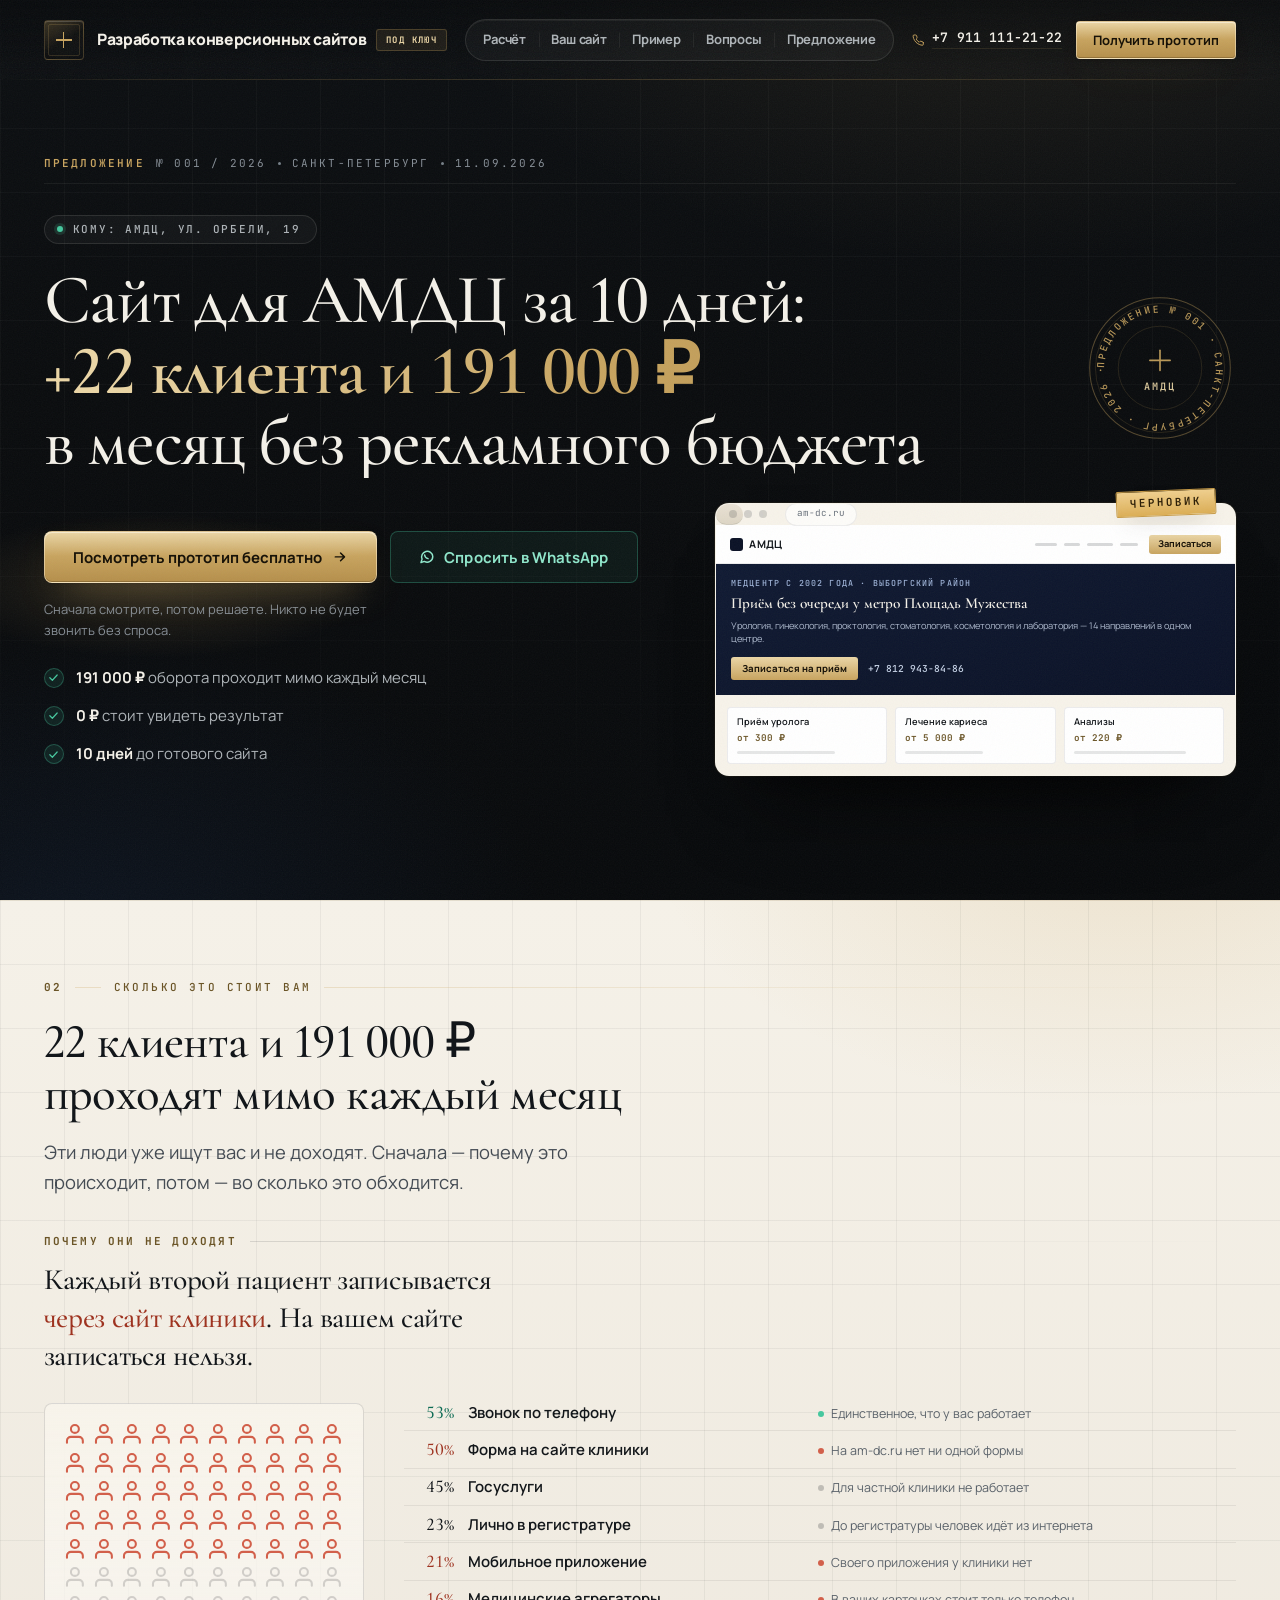
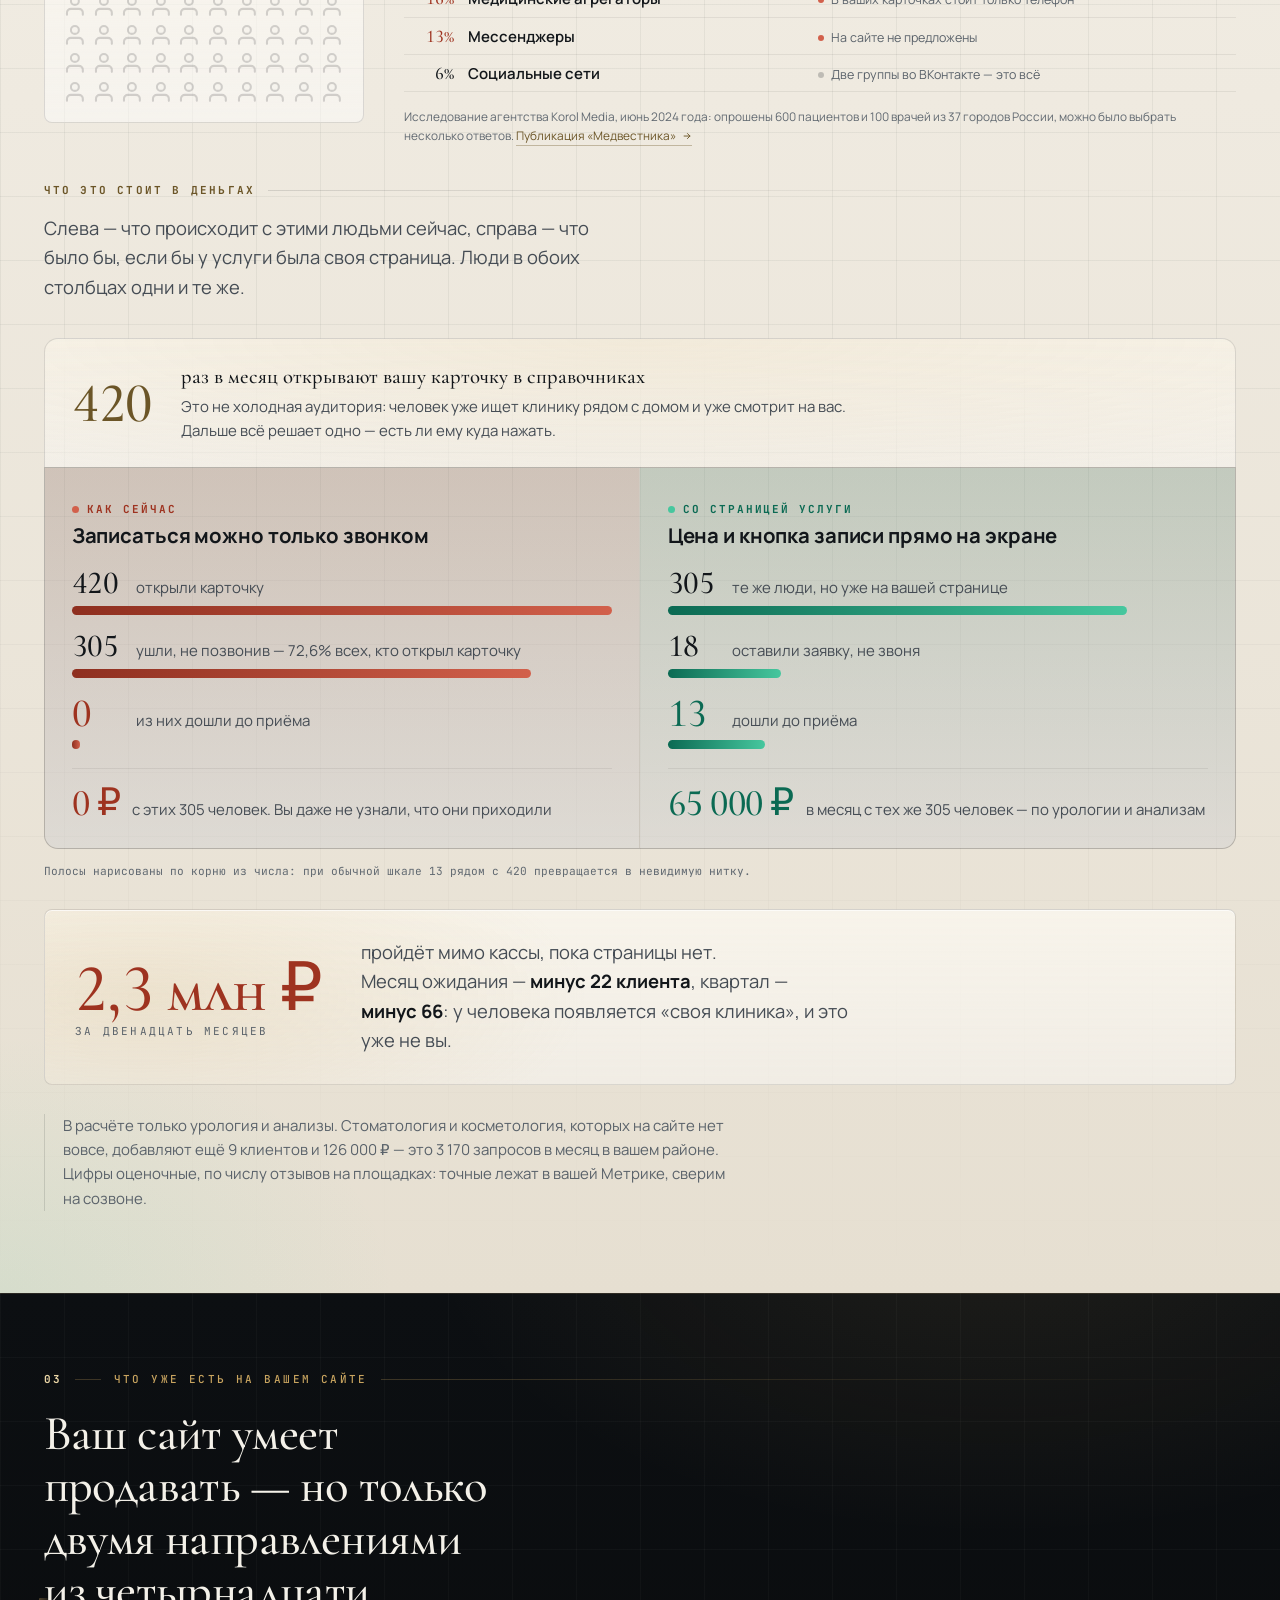
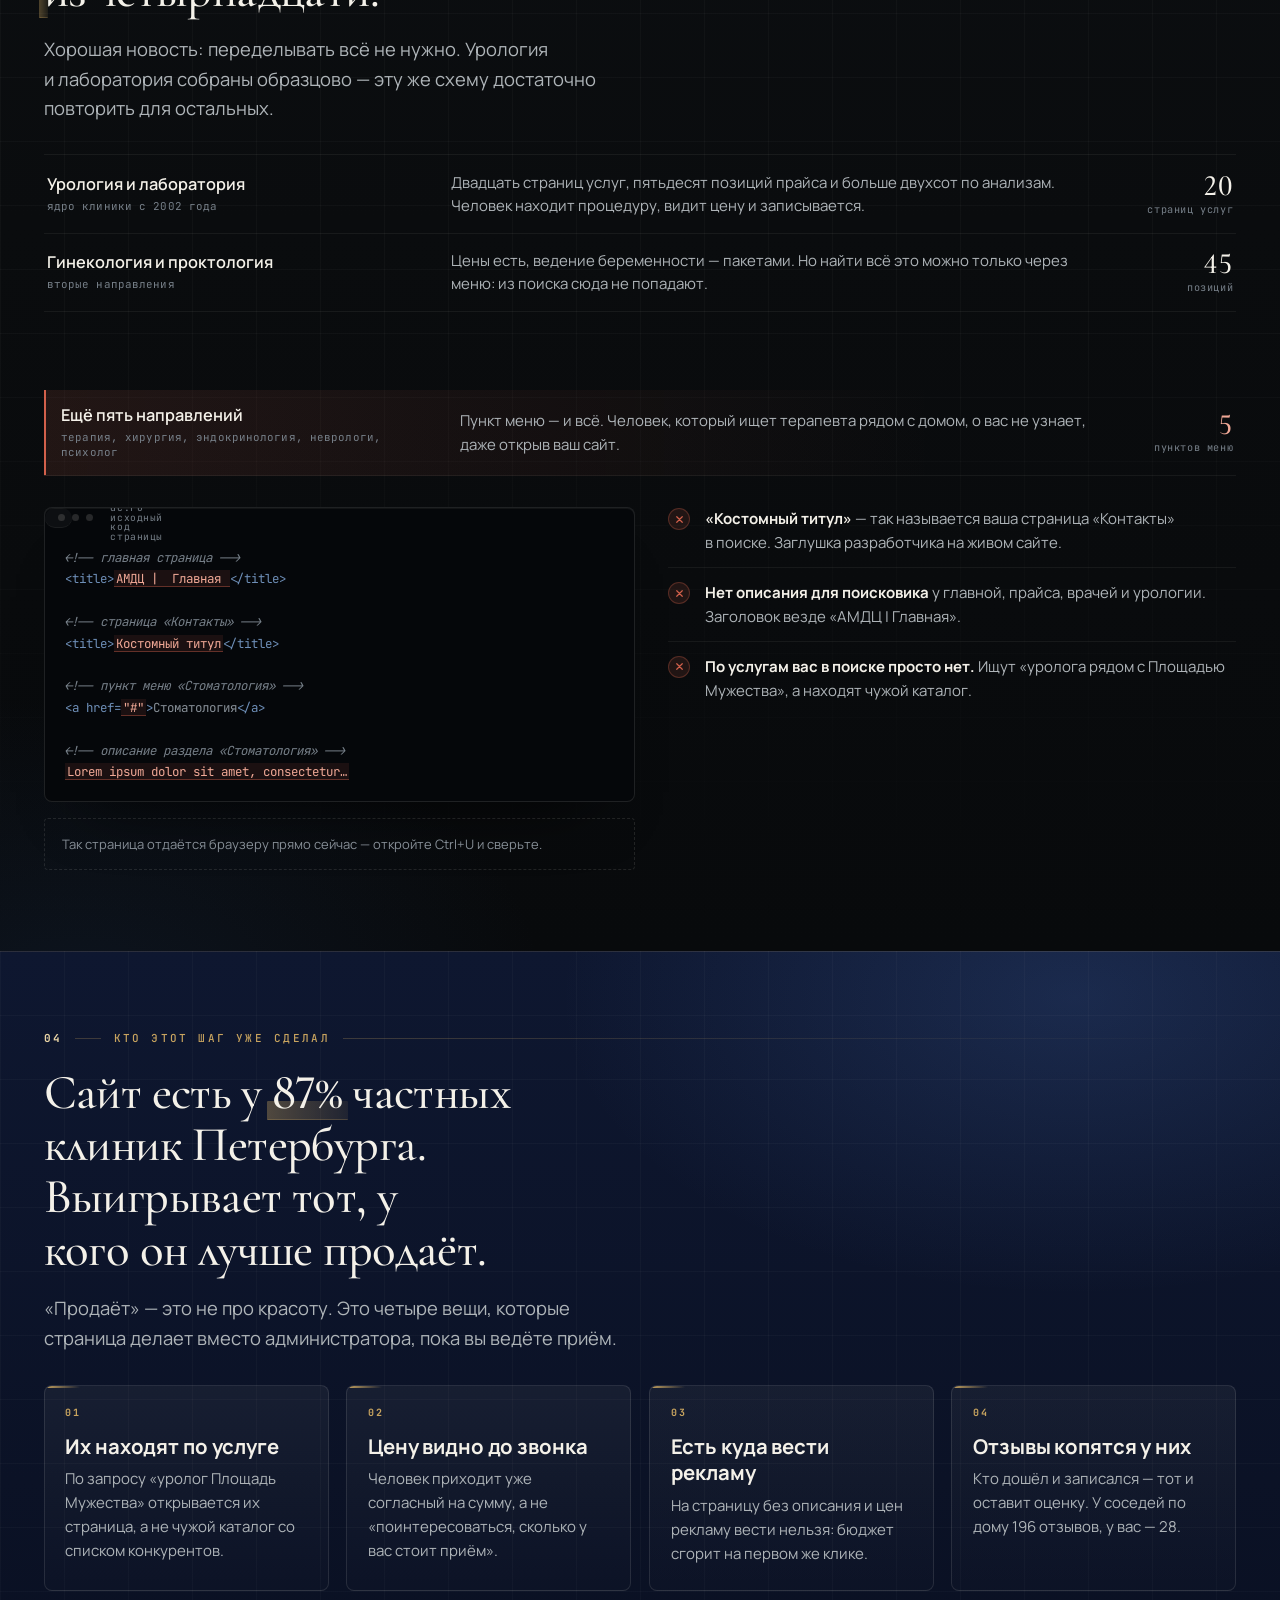
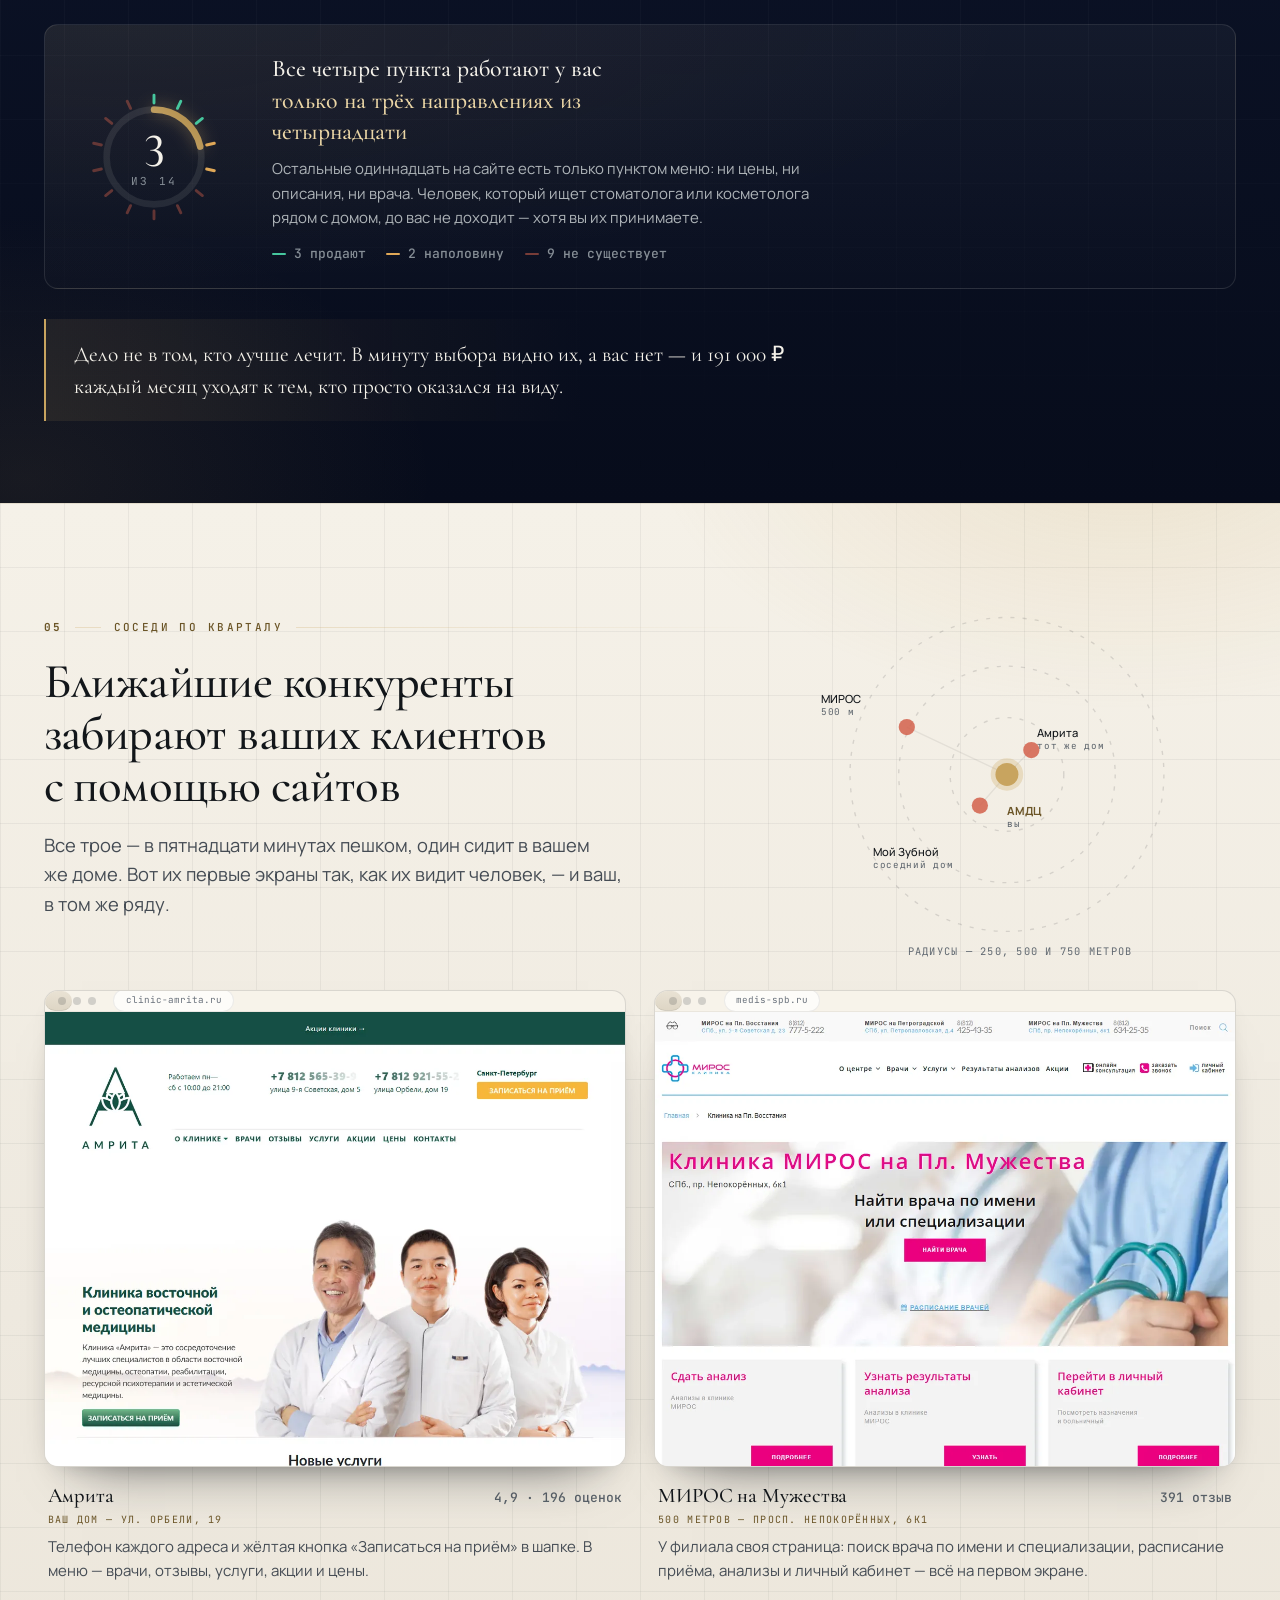
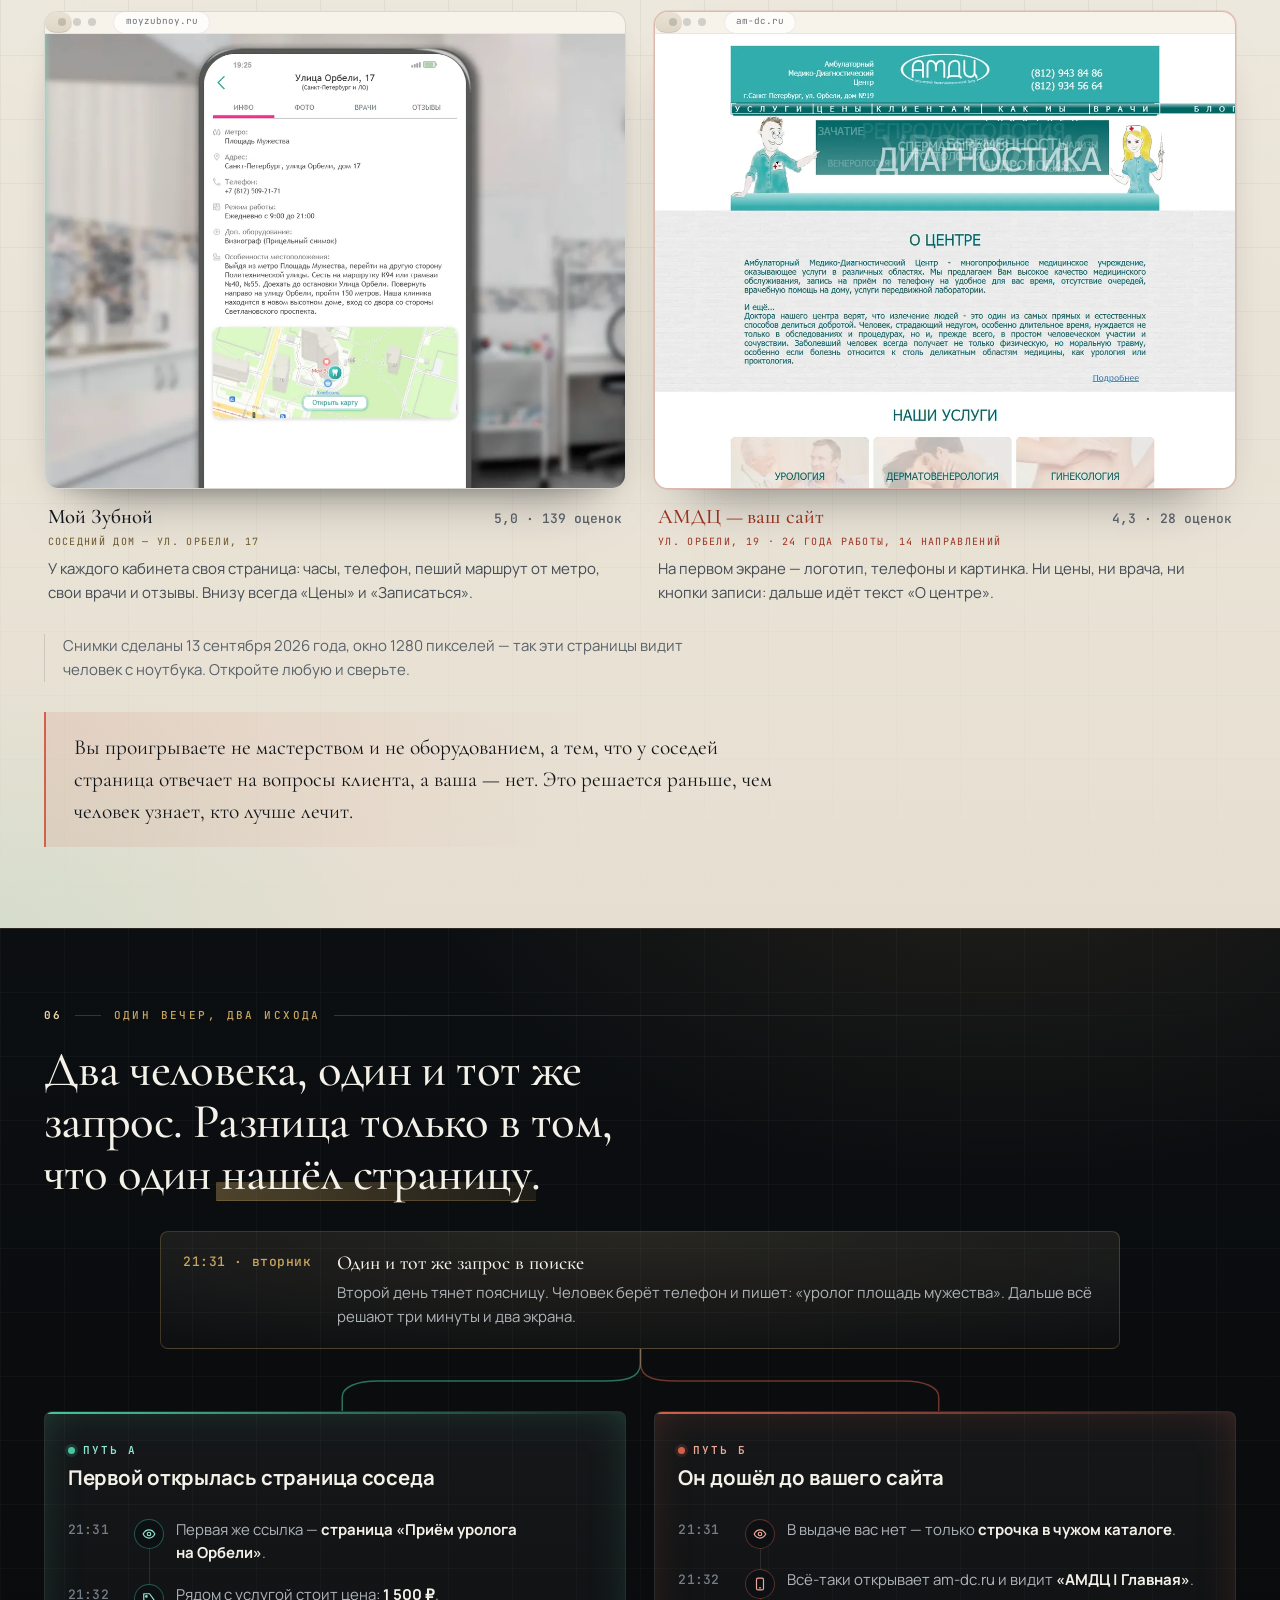
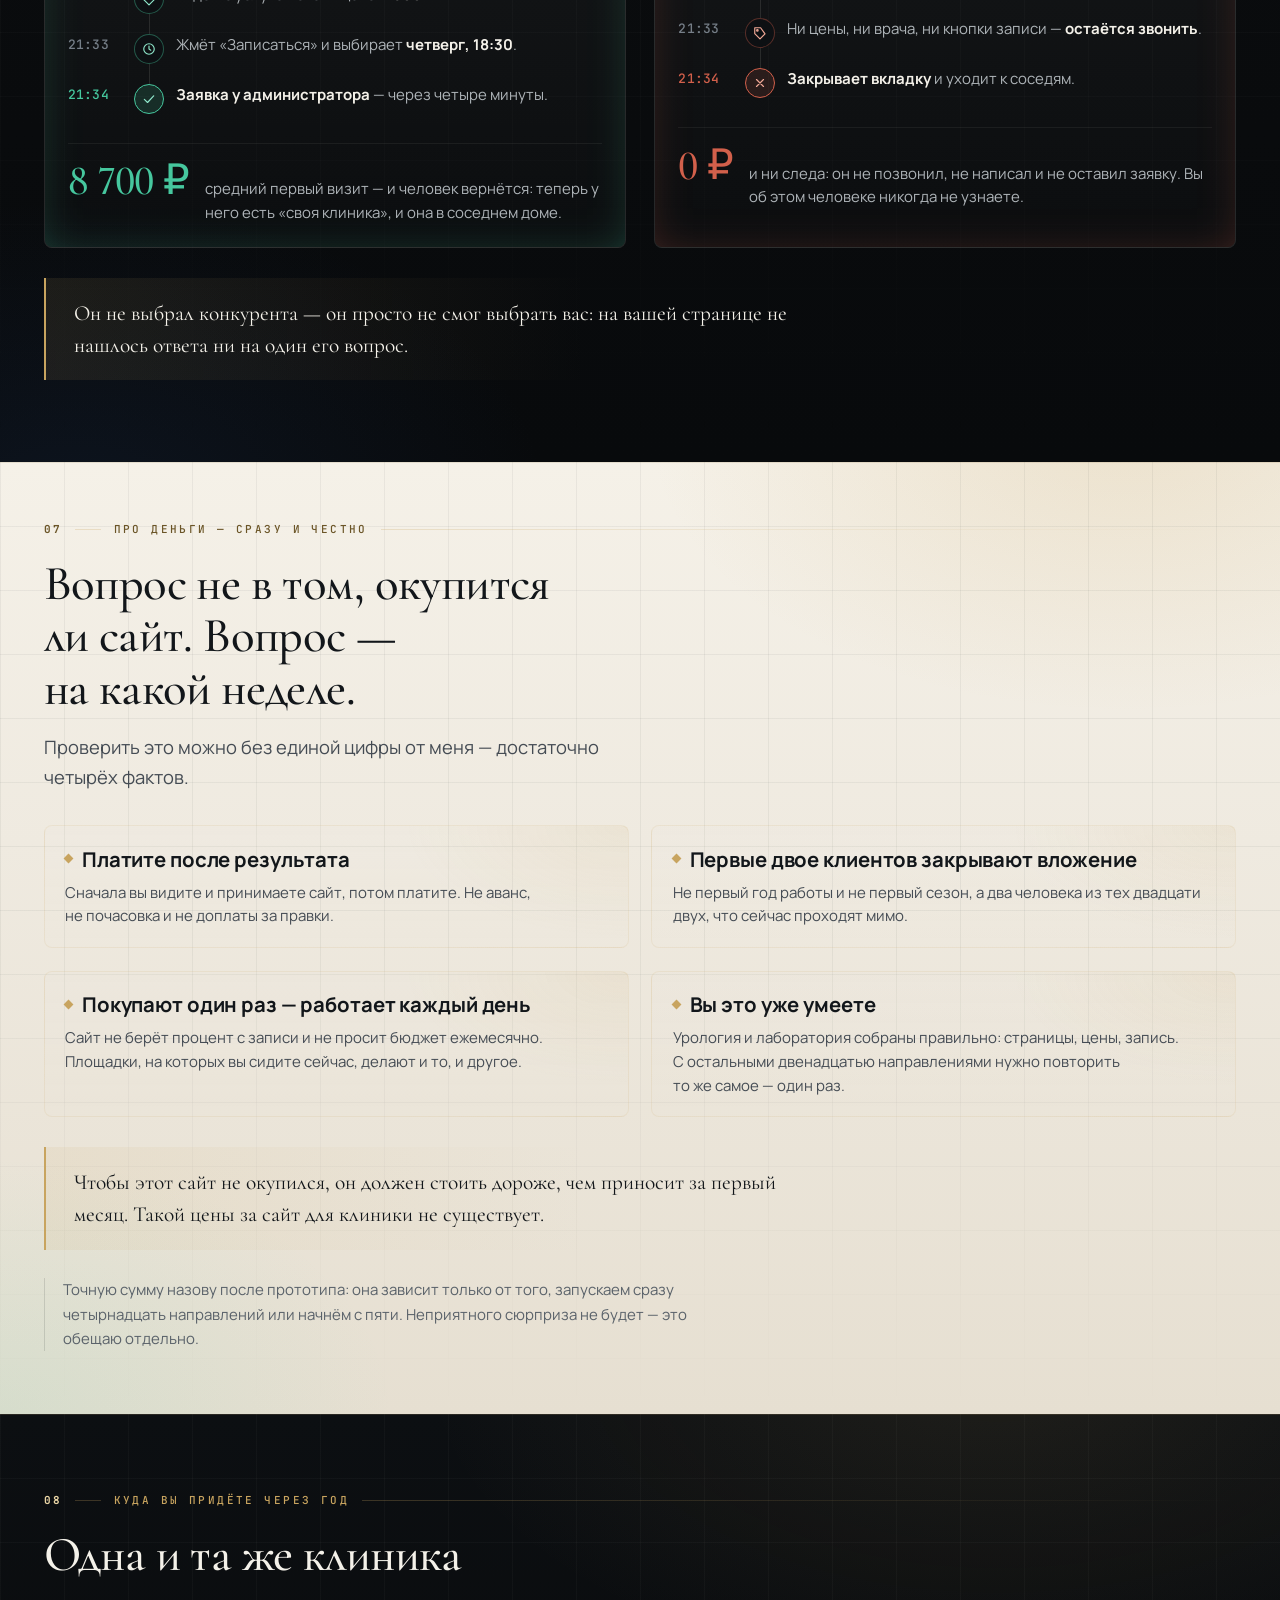
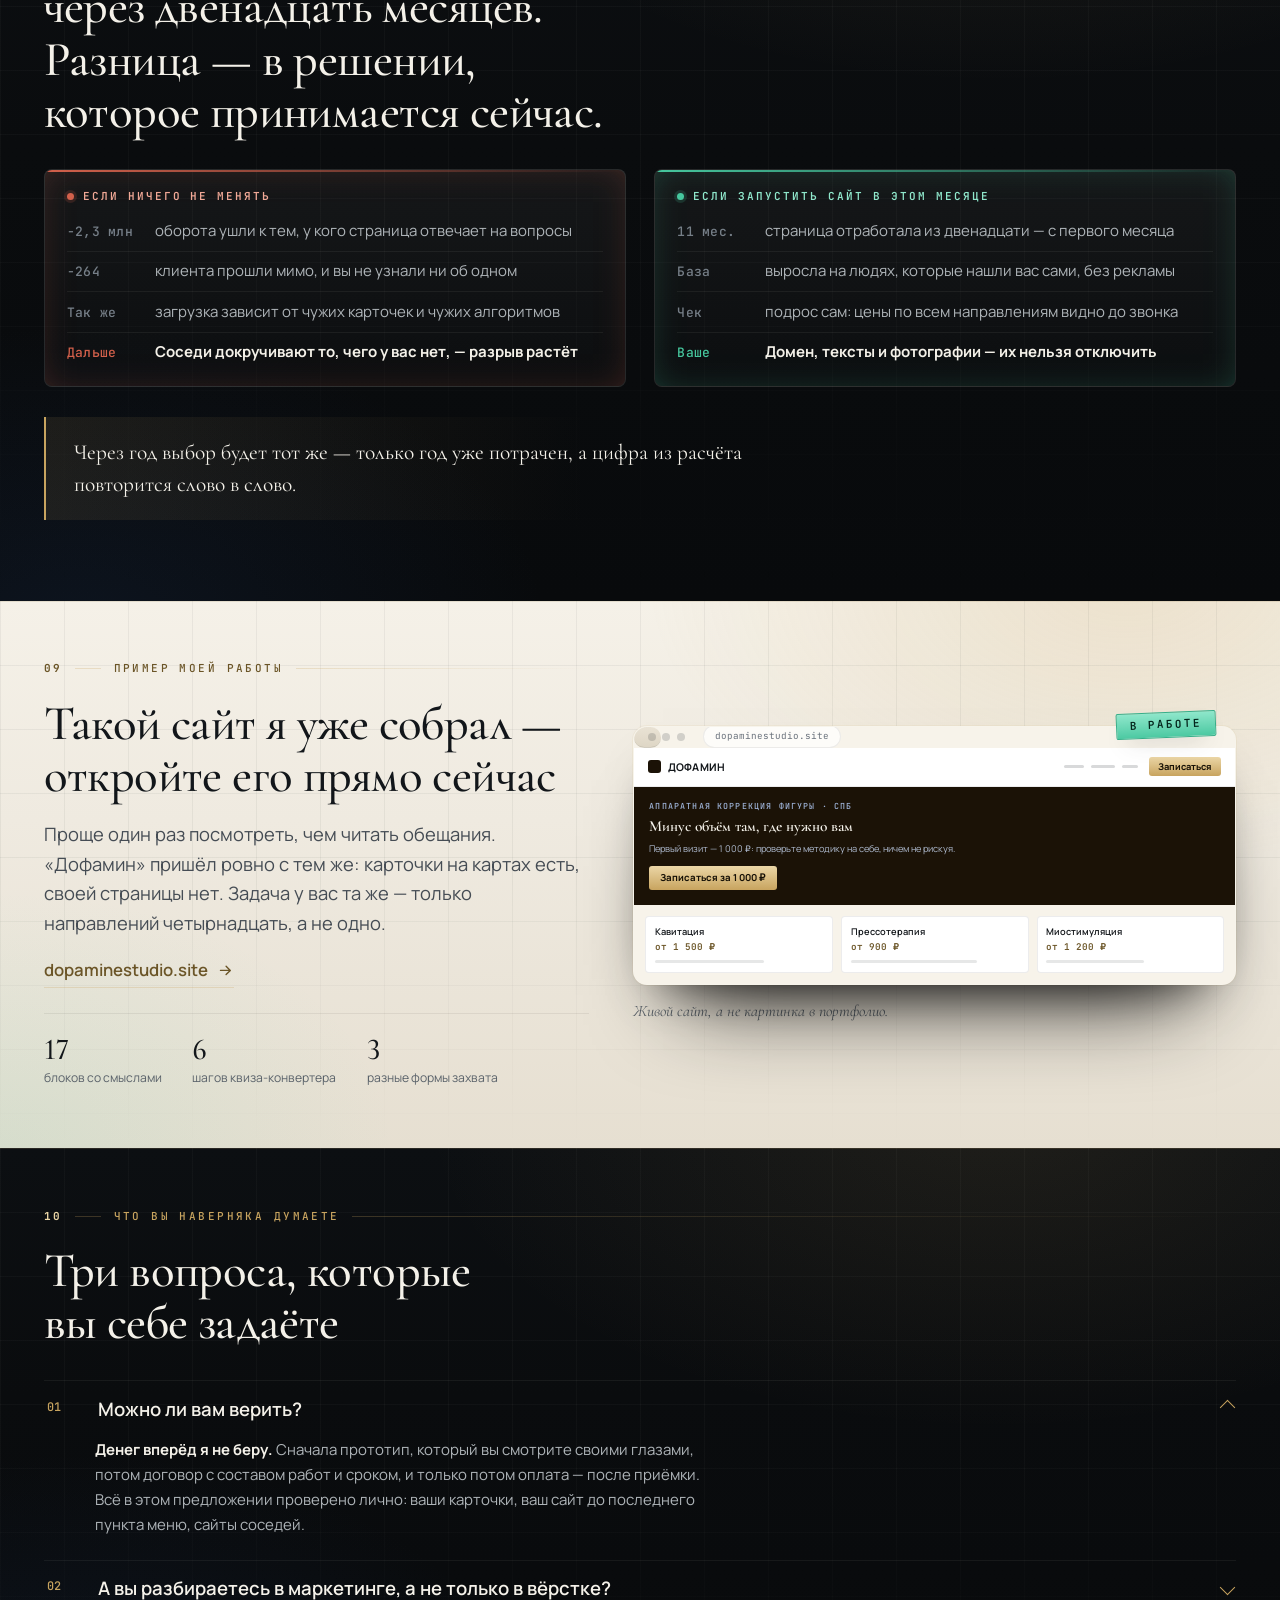
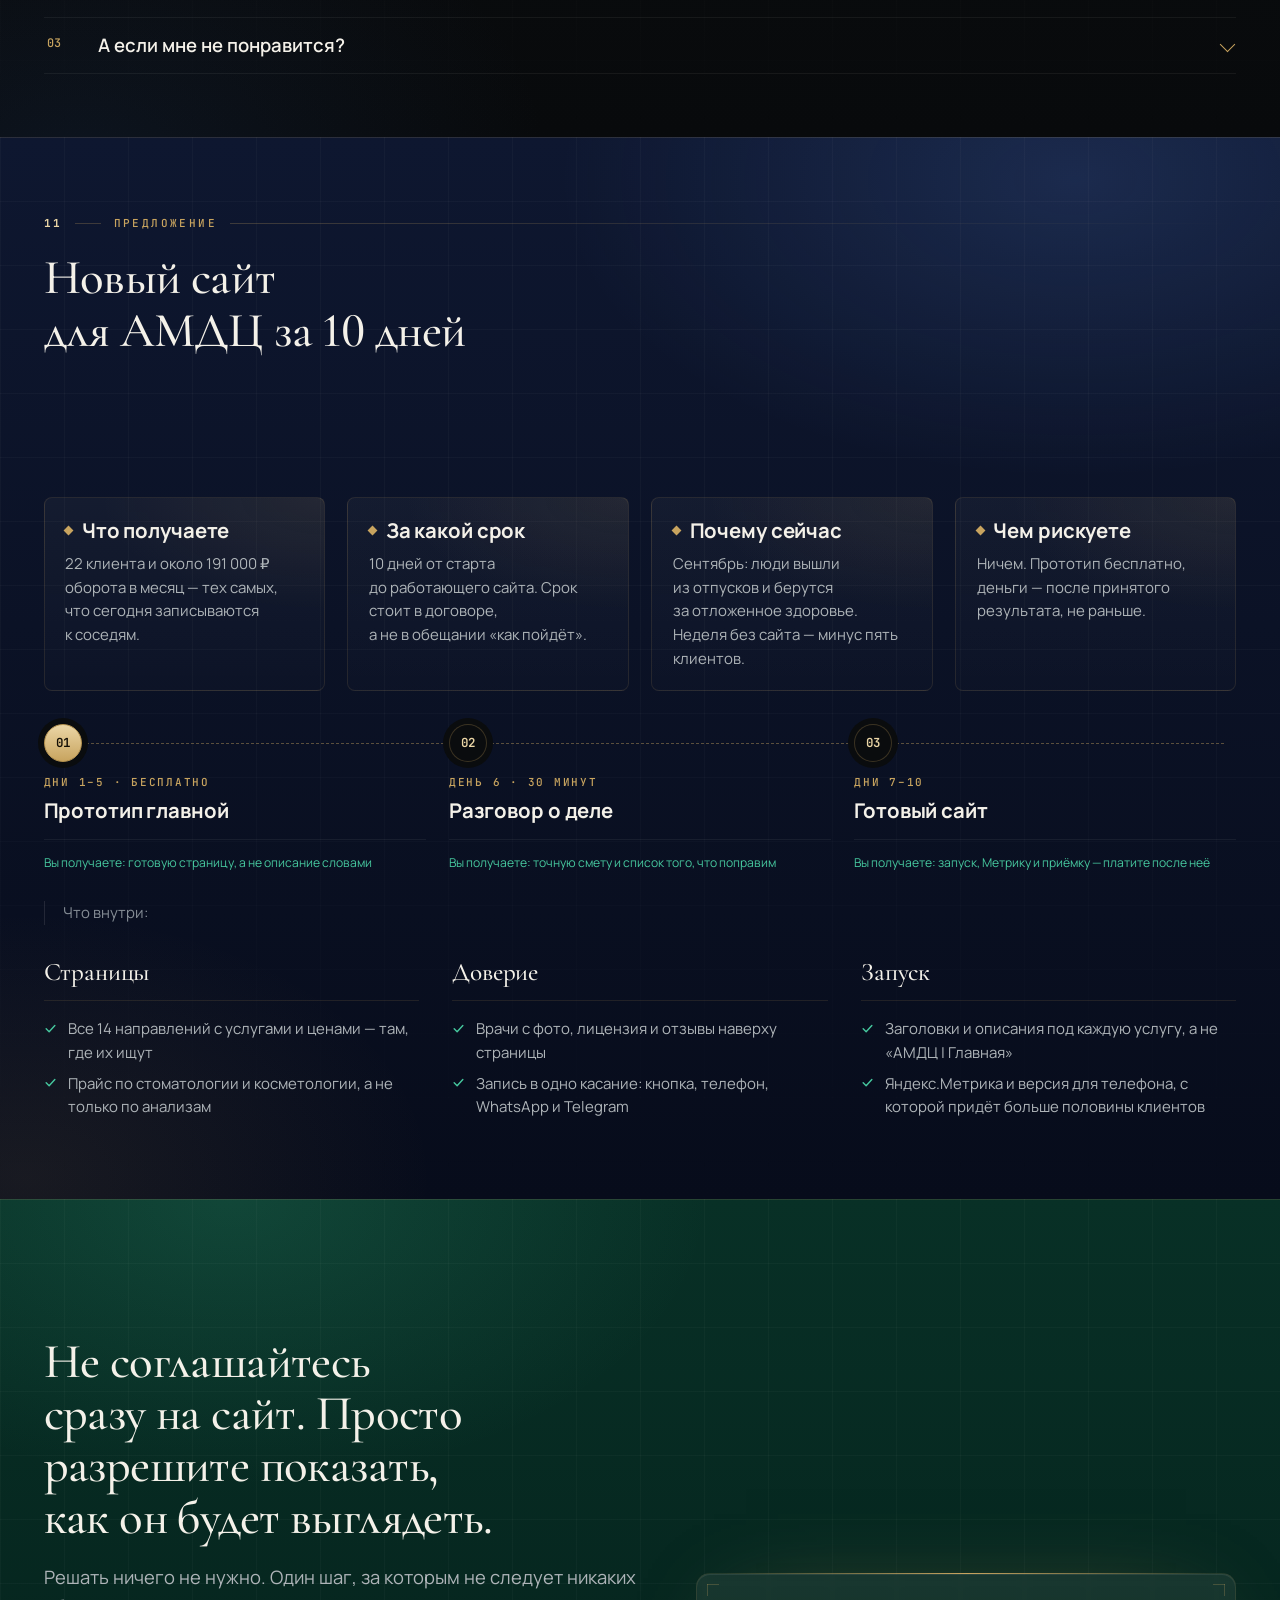
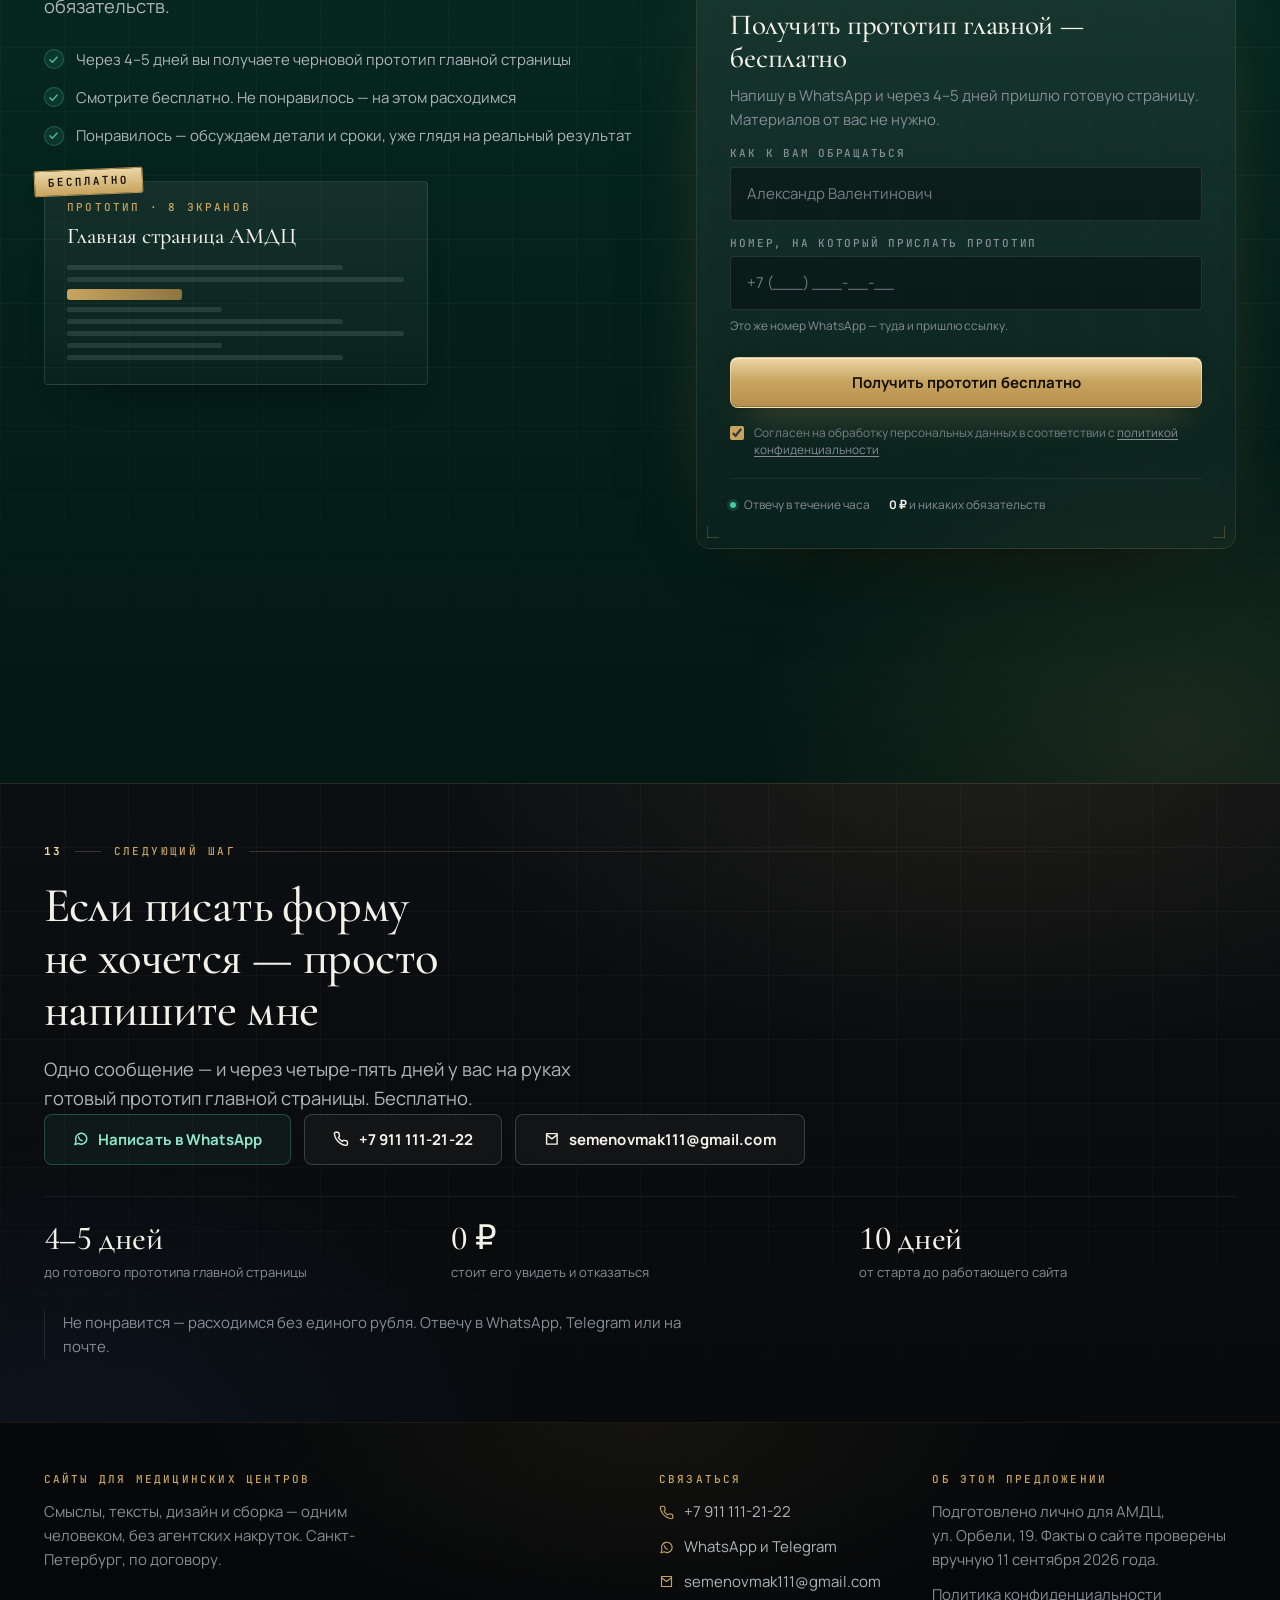
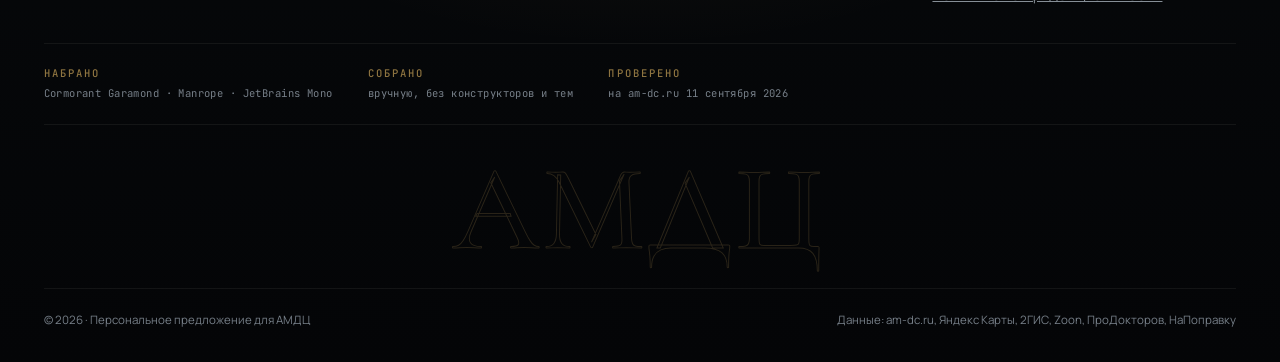
==== commit 8d70a1d5: "Расчёт и причина потерь в одной полосе, источник заменён на реальный Полоса с опросом расформирована" ====
--- a/index.html
+++ b/index.html
@@ -181,6 +181,45 @@
   <div class="wrap">
     <div class="rub"><span class="n">02</span>Сколько это стоит вам</div>
     <h2 class="wide">22 клиента и 191 000 ₽ проходят мимо каждый месяц</h2>
+    <p class="lede">Эти люди уже ищут вас и не доходят. Сначала — почему это происходит, потом — во сколько это обходится.</p>
+    <!-- Причина, по которой эти люди не доходят. Раньше это был
+         отдельный блок с опросом; на своём месте он объясняет
+         не «как принято в стране», а откуда берётся дыра в кассе. -->
+    <div class="why">
+      <div class="mini-rub">Почему они не доходят</div>
+      <p class="why-h">Каждый второй пациент записывается <b>через сайт клиники</b>. На вашем сайте записаться нельзя.</p>
+
+      <div class="people">
+        <div class="ppl" role="img"
+             aria-label="Пятьдесят человек из ста записываются к врачу через сайт клиники">
+            <i class="pp p-site"><svg class="i"><use href="#i-user"/></svg></i><i class="pp p-site"><svg class="i"><use href="#i-user"/></svg></i><i class="pp p-site"><svg class="i"><use href="#i-user"/></svg></i><i class="pp p-site"><svg class="i"><use href="#i-user"/></svg></i><i class="pp p-site"><svg class="i"><use href="#i-user"/></svg></i><i class="pp p-site"><svg class="i"><use href="#i-user"/></svg></i><i class="pp p-site"><svg class="i"><use href="#i-user"/></svg></i><i class="pp p-site"><svg class="i"><use href="#i-user"/></svg></i><i class="pp p-site"><svg class="i"><use href="#i-user"/></svg></i><i class="pp p-site"><svg class="i"><use href="#i-user"/></svg></i>
+            <i class="pp p-site"><svg class="i"><use href="#i-user"/></svg></i><i class="pp p-site"><svg class="i"><use href="#i-user"/></svg></i><i class="pp p-site"><svg class="i"><use href="#i-user"/></svg></i><i class="pp p-site"><svg class="i"><use href="#i-user"/></svg></i><i class="pp p-site"><svg class="i"><use href="#i-user"/></svg></i><i class="pp p-site"><svg class="i"><use href="#i-user"/></svg></i><i class="pp p-site"><svg class="i"><use href="#i-user"/></svg></i><i class="pp p-site"><svg class="i"><use href="#i-user"/></svg></i><i class="pp p-site"><svg class="i"><use href="#i-user"/></svg></i><i class="pp p-site"><svg class="i"><use href="#i-user"/></svg></i>
+            <i class="pp p-site"><svg class="i"><use href="#i-user"/></svg></i><i class="pp p-site"><svg class="i"><use href="#i-user"/></svg></i><i class="pp p-site"><svg class="i"><use href="#i-user"/></svg></i><i class="pp p-site"><svg class="i"><use href="#i-user"/></svg></i><i class="pp p-site"><svg class="i"><use href="#i-user"/></svg></i><i class="pp p-site"><svg class="i"><use href="#i-user"/></svg></i><i class="pp p-site"><svg class="i"><use href="#i-user"/></svg></i><i class="pp p-site"><svg class="i"><use href="#i-user"/></svg></i><i class="pp p-site"><svg class="i"><use href="#i-user"/></svg></i><i class="pp p-site"><svg class="i"><use href="#i-user"/></svg></i>
+            <i class="pp p-site"><svg class="i"><use href="#i-user"/></svg></i><i class="pp p-site"><svg class="i"><use href="#i-user"/></svg></i><i class="pp p-site"><svg class="i"><use href="#i-user"/></svg></i><i class="pp p-site"><svg class="i"><use href="#i-user"/></svg></i><i class="pp p-site"><svg class="i"><use href="#i-user"/></svg></i><i class="pp p-site"><svg class="i"><use href="#i-user"/></svg></i><i class="pp p-site"><svg class="i"><use href="#i-user"/></svg></i><i class="pp p-site"><svg class="i"><use href="#i-user"/></svg></i><i class="pp p-site"><svg class="i"><use href="#i-user"/></svg></i><i class="pp p-site"><svg class="i"><use href="#i-user"/></svg></i>
+            <i class="pp p-site"><svg class="i"><use href="#i-user"/></svg></i><i class="pp p-site"><svg class="i"><use href="#i-user"/></svg></i><i class="pp p-site"><svg class="i"><use href="#i-user"/></svg></i><i class="pp p-site"><svg class="i"><use href="#i-user"/></svg></i><i class="pp p-site"><svg class="i"><use href="#i-user"/></svg></i><i class="pp p-site"><svg class="i"><use href="#i-user"/></svg></i><i class="pp p-site"><svg class="i"><use href="#i-user"/></svg></i><i class="pp p-site"><svg class="i"><use href="#i-user"/></svg></i><i class="pp p-site"><svg class="i"><use href="#i-user"/></svg></i><i class="pp p-site"><svg class="i"><use href="#i-user"/></svg></i>
+            <i class="pp p-oth"><svg class="i"><use href="#i-user"/></svg></i><i class="pp p-oth"><svg class="i"><use href="#i-user"/></svg></i><i class="pp p-oth"><svg class="i"><use href="#i-user"/></svg></i><i class="pp p-oth"><svg class="i"><use href="#i-user"/></svg></i><i class="pp p-oth"><svg class="i"><use href="#i-user"/></svg></i><i class="pp p-oth"><svg class="i"><use href="#i-user"/></svg></i><i class="pp p-oth"><svg class="i"><use href="#i-user"/></svg></i><i class="pp p-oth"><svg class="i"><use href="#i-user"/></svg></i><i class="pp p-oth"><svg class="i"><use href="#i-user"/></svg></i><i class="pp p-oth"><svg class="i"><use href="#i-user"/></svg></i>
+            <i class="pp p-oth"><svg class="i"><use href="#i-user"/></svg></i><i class="pp p-oth"><svg class="i"><use href="#i-user"/></svg></i><i class="pp p-oth"><svg class="i"><use href="#i-user"/></svg></i><i class="pp p-oth"><svg class="i"><use href="#i-user"/></svg></i><i class="pp p-oth"><svg class="i"><use href="#i-user"/></svg></i><i class="pp p-oth"><svg class="i"><use href="#i-user"/></svg></i><i class="pp p-oth"><svg class="i"><use href="#i-user"/></svg></i><i class="pp p-oth"><svg class="i"><use href="#i-user"/></svg></i><i class="pp p-oth"><svg class="i"><use href="#i-user"/></svg></i><i class="pp p-oth"><svg class="i"><use href="#i-user"/></svg></i>
+            <i class="pp p-oth"><svg class="i"><use href="#i-user"/></svg></i><i class="pp p-oth"><svg class="i"><use href="#i-user"/></svg></i><i class="pp p-oth"><svg class="i"><use href="#i-user"/></svg></i><i class="pp p-oth"><svg class="i"><use href="#i-user"/></svg></i><i class="pp p-oth"><svg class="i"><use href="#i-user"/></svg></i><i class="pp p-oth"><svg class="i"><use href="#i-user"/></svg></i><i class="pp p-oth"><svg class="i"><use href="#i-user"/></svg></i><i class="pp p-oth"><svg class="i"><use href="#i-user"/></svg></i><i class="pp p-oth"><svg class="i"><use href="#i-user"/></svg></i><i class="pp p-oth"><svg class="i"><use href="#i-user"/></svg></i>
+            <i class="pp p-oth"><svg class="i"><use href="#i-user"/></svg></i><i class="pp p-oth"><svg class="i"><use href="#i-user"/></svg></i><i class="pp p-oth"><svg class="i"><use href="#i-user"/></svg></i><i class="pp p-oth"><svg class="i"><use href="#i-user"/></svg></i><i class="pp p-oth"><svg class="i"><use href="#i-user"/></svg></i><i class="pp p-oth"><svg class="i"><use href="#i-user"/></svg></i><i class="pp p-oth"><svg class="i"><use href="#i-user"/></svg></i><i class="pp p-oth"><svg class="i"><use href="#i-user"/></svg></i><i class="pp p-oth"><svg class="i"><use href="#i-user"/></svg></i><i class="pp p-oth"><svg class="i"><use href="#i-user"/></svg></i>
+            <i class="pp p-oth"><svg class="i"><use href="#i-user"/></svg></i><i class="pp p-oth"><svg class="i"><use href="#i-user"/></svg></i><i class="pp p-oth"><svg class="i"><use href="#i-user"/></svg></i><i class="pp p-oth"><svg class="i"><use href="#i-user"/></svg></i><i class="pp p-oth"><svg class="i"><use href="#i-user"/></svg></i><i class="pp p-oth"><svg class="i"><use href="#i-user"/></svg></i><i class="pp p-oth"><svg class="i"><use href="#i-user"/></svg></i><i class="pp p-oth"><svg class="i"><use href="#i-user"/></svg></i><i class="pp p-oth"><svg class="i"><use href="#i-user"/></svg></i><i class="pp p-oth"><svg class="i"><use href="#i-user"/></svg></i>
+        </div>
+        <div class="ppl-leg">
+          <div class="chans">
+          <div class="chan yes"><span class="ch-n">53%</span><span class="ch-t">Звонок по телефону</span><span class="ch-c">Единственное, что у вас работает</span></div>
+          <div class="chan no"><span class="ch-n">50%</span><span class="ch-t">Форма на сайте клиники</span><span class="ch-c">На am-dc.ru нет ни одной формы</span></div>
+          <div class="chan nil"><span class="ch-n">45%</span><span class="ch-t">Госуслуги</span><span class="ch-c">Для частной клиники не работает</span></div>
+          <div class="chan nil"><span class="ch-n">23%</span><span class="ch-t">Лично в регистратуре</span><span class="ch-c">До регистратуры человек идёт из интернета</span></div>
+          <div class="chan no"><span class="ch-n">21%</span><span class="ch-t">Мобильное приложение</span><span class="ch-c">Своего приложения у клиники нет</span></div>
+          <div class="chan no"><span class="ch-n">16%</span><span class="ch-t">Медицинские агрегаторы</span><span class="ch-c">В ваших карточках стоит только телефон</span></div>
+          <div class="chan no"><span class="ch-n">13%</span><span class="ch-t">Мессенджеры</span><span class="ch-c">На сайте не предложены</span></div>
+          <div class="chan nil"><span class="ch-n">6%</span><span class="ch-t">Социальные сети</span><span class="ch-c">Две группы во ВКонтакте — это всё</span></div>
+          </div>
+          <p class="src">Исследование агентства Korol&nbsp;Media, июнь 2024&nbsp;года: опрошены 600&nbsp;пациентов и 100&nbsp;врачей из&nbsp;37&nbsp;городов России, можно было выбрать несколько ответов. <a href="https://medvestnik.ru/content/news/Chetvert-rossiyan-vybiraut-vrachei-po-socialnym-setyam.html" target="_blank" rel="noopener">Публикация «Медвестника» <svg class="i"><use href="#i-arr"/></svg></a></p>
+        </div>
+      </div>
+    </div>
+
+    <div class="mini-rub">Что это стоит в деньгах</div>
     <p class="lede">Слева — что происходит с этими людьми сейчас, справа — что было бы, если бы у услуги была своя страница. Люди в обоих столбцах одни и те же.</p>
     <!-- Раньше это была одна воронка, и в ней мешались две разные
          истории: что происходит сейчас и что было бы со страницей.
@@ -208,7 +247,7 @@
               <i class="bar" style="--w:100%"></i>
             </li>
             <li>
-              <div class="tw-l"><b>305</b><span>ушли, не позвонив — это 72,6%</span></div>
+              <div class="tw-l"><b>305</b><span>ушли, не позвонив — 72,6% всех, кто открыл карточку</span></div>
               <i class="bar" style="--w:85%"></i>
             </li>
             <li class="acc">
@@ -584,71 +623,11 @@
   </div>
 </section>
 
-<!-- ============ 7. ОПРОС ПАЦИЕНТОВ ============ -->
-<section class="band b-indigo tight" data-sec="s07" data-title="Опрос">
-  <div class="wrap">
-    <div class="rub"><span class="n">07</span>Данные Яндекса · Санкт-Петербург</div>
-    <h2 class="wide">По данным Яндекса, 72,6% петербуржцев хотят записываться без звонка. У вас работает только звонок.</h2>
-
-    <!-- Сто человек — сто фигурок. Так видно не проценты, а людей:
-         сколько из них уйдёт, если единственная кнопка — «позвонить». -->
-    <div class="people">
-      <div class="ppl" role="img"
-           aria-label="Из ста петербуржцев 42 записываются через агрегаторы, 24 — на сайте клиники, 20 — по телефону, 14 — другими способами">
-          <i class="pp p-agg"><svg class="i"><use href="#i-user"/></svg></i><i class="pp p-agg"><svg class="i"><use href="#i-user"/></svg></i><i class="pp p-agg"><svg class="i"><use href="#i-user"/></svg></i><i class="pp p-agg"><svg class="i"><use href="#i-user"/></svg></i><i class="pp p-agg"><svg class="i"><use href="#i-user"/></svg></i><i class="pp p-agg"><svg class="i"><use href="#i-user"/></svg></i><i class="pp p-agg"><svg class="i"><use href="#i-user"/></svg></i><i class="pp p-agg"><svg class="i"><use href="#i-user"/></svg></i><i class="pp p-agg"><svg class="i"><use href="#i-user"/></svg></i><i class="pp p-agg"><svg class="i"><use href="#i-user"/></svg></i>
-          <i class="pp p-agg"><svg class="i"><use href="#i-user"/></svg></i><i class="pp p-agg"><svg class="i"><use href="#i-user"/></svg></i><i class="pp p-agg"><svg class="i"><use href="#i-user"/></svg></i><i class="pp p-agg"><svg class="i"><use href="#i-user"/></svg></i><i class="pp p-agg"><svg class="i"><use href="#i-user"/></svg></i><i class="pp p-agg"><svg class="i"><use href="#i-user"/></svg></i><i class="pp p-agg"><svg class="i"><use href="#i-user"/></svg></i><i class="pp p-agg"><svg class="i"><use href="#i-user"/></svg></i><i class="pp p-agg"><svg class="i"><use href="#i-user"/></svg></i><i class="pp p-agg"><svg class="i"><use href="#i-user"/></svg></i>
-          <i class="pp p-agg"><svg class="i"><use href="#i-user"/></svg></i><i class="pp p-agg"><svg class="i"><use href="#i-user"/></svg></i><i class="pp p-agg"><svg class="i"><use href="#i-user"/></svg></i><i class="pp p-agg"><svg class="i"><use href="#i-user"/></svg></i><i class="pp p-agg"><svg class="i"><use href="#i-user"/></svg></i><i class="pp p-agg"><svg class="i"><use href="#i-user"/></svg></i><i class="pp p-agg"><svg class="i"><use href="#i-user"/></svg></i><i class="pp p-agg"><svg class="i"><use href="#i-user"/></svg></i><i class="pp p-agg"><svg class="i"><use href="#i-user"/></svg></i><i class="pp p-agg"><svg class="i"><use href="#i-user"/></svg></i>
-          <i class="pp p-agg"><svg class="i"><use href="#i-user"/></svg></i><i class="pp p-agg"><svg class="i"><use href="#i-user"/></svg></i><i class="pp p-agg"><svg class="i"><use href="#i-user"/></svg></i><i class="pp p-agg"><svg class="i"><use href="#i-user"/></svg></i><i class="pp p-agg"><svg class="i"><use href="#i-user"/></svg></i><i class="pp p-agg"><svg class="i"><use href="#i-user"/></svg></i><i class="pp p-agg"><svg class="i"><use href="#i-user"/></svg></i><i class="pp p-agg"><svg class="i"><use href="#i-user"/></svg></i><i class="pp p-agg"><svg class="i"><use href="#i-user"/></svg></i><i class="pp p-agg"><svg class="i"><use href="#i-user"/></svg></i>
-          <i class="pp p-agg"><svg class="i"><use href="#i-user"/></svg></i><i class="pp p-agg"><svg class="i"><use href="#i-user"/></svg></i><i class="pp p-site"><svg class="i"><use href="#i-user"/></svg></i><i class="pp p-site"><svg class="i"><use href="#i-user"/></svg></i><i class="pp p-site"><svg class="i"><use href="#i-user"/></svg></i><i class="pp p-site"><svg class="i"><use href="#i-user"/></svg></i><i class="pp p-site"><svg class="i"><use href="#i-user"/></svg></i><i class="pp p-site"><svg class="i"><use href="#i-user"/></svg></i><i class="pp p-site"><svg class="i"><use href="#i-user"/></svg></i><i class="pp p-site"><svg class="i"><use href="#i-user"/></svg></i>
-          <i class="pp p-site"><svg class="i"><use href="#i-user"/></svg></i><i class="pp p-site"><svg class="i"><use href="#i-user"/></svg></i><i class="pp p-site"><svg class="i"><use href="#i-user"/></svg></i><i class="pp p-site"><svg class="i"><use href="#i-user"/></svg></i><i class="pp p-site"><svg class="i"><use href="#i-user"/></svg></i><i class="pp p-site"><svg class="i"><use href="#i-user"/></svg></i><i class="pp p-site"><svg class="i"><use href="#i-user"/></svg></i><i class="pp p-site"><svg class="i"><use href="#i-user"/></svg></i><i class="pp p-site"><svg class="i"><use href="#i-user"/></svg></i><i class="pp p-site"><svg class="i"><use href="#i-user"/></svg></i>
-          <i class="pp p-site"><svg class="i"><use href="#i-user"/></svg></i><i class="pp p-site"><svg class="i"><use href="#i-user"/></svg></i><i class="pp p-site"><svg class="i"><use href="#i-user"/></svg></i><i class="pp p-site"><svg class="i"><use href="#i-user"/></svg></i><i class="pp p-site"><svg class="i"><use href="#i-user"/></svg></i><i class="pp p-site"><svg class="i"><use href="#i-user"/></svg></i><i class="pp p-tel"><svg class="i"><use href="#i-user"/></svg></i><i class="pp p-tel"><svg class="i"><use href="#i-user"/></svg></i><i class="pp p-tel"><svg class="i"><use href="#i-user"/></svg></i><i class="pp p-tel"><svg class="i"><use href="#i-user"/></svg></i>
-          <i class="pp p-tel"><svg class="i"><use href="#i-user"/></svg></i><i class="pp p-tel"><svg class="i"><use href="#i-user"/></svg></i><i class="pp p-tel"><svg class="i"><use href="#i-user"/></svg></i><i class="pp p-tel"><svg class="i"><use href="#i-user"/></svg></i><i class="pp p-tel"><svg class="i"><use href="#i-user"/></svg></i><i class="pp p-tel"><svg class="i"><use href="#i-user"/></svg></i><i class="pp p-tel"><svg class="i"><use href="#i-user"/></svg></i><i class="pp p-tel"><svg class="i"><use href="#i-user"/></svg></i><i class="pp p-tel"><svg class="i"><use href="#i-user"/></svg></i><i class="pp p-tel"><svg class="i"><use href="#i-user"/></svg></i>
-          <i class="pp p-tel"><svg class="i"><use href="#i-user"/></svg></i><i class="pp p-tel"><svg class="i"><use href="#i-user"/></svg></i><i class="pp p-tel"><svg class="i"><use href="#i-user"/></svg></i><i class="pp p-tel"><svg class="i"><use href="#i-user"/></svg></i><i class="pp p-tel"><svg class="i"><use href="#i-user"/></svg></i><i class="pp p-tel"><svg class="i"><use href="#i-user"/></svg></i><i class="pp p-oth"><svg class="i"><use href="#i-user"/></svg></i><i class="pp p-oth"><svg class="i"><use href="#i-user"/></svg></i><i class="pp p-oth"><svg class="i"><use href="#i-user"/></svg></i><i class="pp p-oth"><svg class="i"><use href="#i-user"/></svg></i>
-          <i class="pp p-oth"><svg class="i"><use href="#i-user"/></svg></i><i class="pp p-oth"><svg class="i"><use href="#i-user"/></svg></i><i class="pp p-oth"><svg class="i"><use href="#i-user"/></svg></i><i class="pp p-oth"><svg class="i"><use href="#i-user"/></svg></i><i class="pp p-oth"><svg class="i"><use href="#i-user"/></svg></i><i class="pp p-oth"><svg class="i"><use href="#i-user"/></svg></i><i class="pp p-oth"><svg class="i"><use href="#i-user"/></svg></i><i class="pp p-oth"><svg class="i"><use href="#i-user"/></svg></i><i class="pp p-oth"><svg class="i"><use href="#i-user"/></svg></i><i class="pp p-oth"><svg class="i"><use href="#i-user"/></svg></i>
-      </div>
-
-      <div class="ppl-leg">
-        <div class="lg agg">
-          <span class="lg-n">42</span>
-          <div class="lg-t">
-            <b>через агрегаторы и карты</b>
-            <p>В ваших карточках стоит только телефон — кнопки записи нет.</p>
-          </div>
-        </div>
-        <div class="lg site">
-          <span class="lg-n">24</span>
-          <div class="lg-t">
-            <b>на сайте клиники</b>
-            <p>Форма спрятана в разделе «Клиентам»: со страницы услуги в неё не попасть.</p>
-          </div>
-        </div>
-        <div class="lg tel">
-          <span class="lg-n">20</span>
-          <div class="lg-t">
-            <b>звонком</b>
-            <p>Единственный канал, который у вас сегодня работает.</p>
-          </div>
-        </div>
-        <div class="lg oth">
-          <span class="lg-n">14</span>
-          <div class="lg-t">
-            <b>иначе</b>
-            <p>Лично в регистратуре, через знакомых или в мессенджере.</p>
-          </div>
-        </div>
-        <div class="lg-sum">Из ста человек <b>66 готовы записаться сами</b>, не разговаривая. Нажать им пока некуда.</div>
-      </div>
-    </div>
-
-    <div class="strip">Это не холодная аудитория: люди уже выбрали вас и отваливаются на последнем шаге. Вернуть их можно одной ссылкой.</div>
-    <p class="note">Проценты — по данным Яндекса для Санкт-Петербурга: 41,5% агрегаторы, 24,5% сайт клиники, 19,8% телефон. В рисунке они округлены до целых человек.</p>
-  </div>
-</section>
-
-<!-- ============ 8. ПРО ДЕНЬГИ ============ -->
-<section class="band b-paper tight" data-sec="s08" data-title="Про деньги">
-  <div class="wrap">
-    <div class="rub"><span class="n">08</span>Про деньги — сразу и честно</div>
+
+<!-- ============ 7. ПРО ДЕНЬГИ ============ -->
+<section class="band b-paper tight" data-sec="s07" data-title="Про деньги">
+  <div class="wrap">
+    <div class="rub"><span class="n">07</span>Про деньги — сразу и честно</div>
     <h2 class="wide">Вопрос не в том, окупится ли сайт. Вопрос — на какой неделе.</h2>
     <p class="lede">Проверить это можно без единой цифры от меня — достаточно четырёх фактов.</p>
     <div class="guards two">
@@ -674,10 +653,10 @@
   </div>
 </section>
 
-<!-- ============ 9. ЧЕРЕЗ ГОД ============ -->
-<section class="band b-onyx" data-sec="s09" data-title="Через год">
-  <div class="wrap">
-    <div class="rub"><span class="n">09</span>Куда вы придёте через год</div>
+<!-- ============ 8. ЧЕРЕЗ ГОД ============ -->
+<section class="band b-onyx" data-sec="s08" data-title="Через год">
+  <div class="wrap">
+    <div class="rub"><span class="n">08</span>Куда вы придёте через год</div>
     <h2 class="wide">Одна и та же клиника через двенадцать месяцев. Разница — в решении, которое принимается сейчас.</h2>
     <div class="tickets">
       <div class="ticket bad">
@@ -703,12 +682,12 @@
   </div>
 </section>
 
-<!-- ============ 10. ПРИМЕР РАБОТЫ ============ -->
-<section class="band b-paper tight" id="case" data-sec="s10" data-title="Пример работы">
+<!-- ============ 9. ПРИМЕР РАБОТЫ ============ -->
+<section class="band b-paper tight" id="case" data-sec="s09" data-title="Пример работы">
   <div class="wrap">
     <div class="case">
       <div class="l">
-        <div class="rub"><span class="n">10</span>Пример моей работы</div>
+        <div class="rub"><span class="n">09</span>Пример моей работы</div>
         <h2 class="wide">Такой сайт я уже собрал — откройте его прямо сейчас</h2>
         <p class="lede">Проще один раз посмотреть, чем читать обещания. «Дофамин» пришёл ровно с тем же: карточки на картах есть, своей страницы нет. Задача у вас та же — только направлений четырнадцать, а не одно.</p>
         <a class="biglink" href="https://dopaminestudio.site" target="_blank" rel="noopener">dopaminestudio.site <svg class="i"><use href="#i-arr"/></svg></a>
@@ -747,10 +726,10 @@
   </div>
 </section>
 
-<!-- ============ 11. ТРИ ВОПРОСА ============ -->
-<section class="band b-onyx tight" id="faq" data-sec="s11" data-title="Вопросы">
-  <div class="wrap">
-    <div class="rub"><span class="n">11</span>Что вы наверняка думаете</div>
+<!-- ============ 10. ТРИ ВОПРОСА ============ -->
+<section class="band b-onyx tight" id="faq" data-sec="s10" data-title="Вопросы">
+  <div class="wrap">
+    <div class="rub"><span class="n">10</span>Что вы наверняка думаете</div>
     <h2 class="wide">Три вопроса, которые вы себе задаёте</h2>
     <div class="faq">
       <details open>
@@ -769,10 +748,10 @@
   </div>
 </section>
 
-<!-- ============ 12. ПРЕДЛОЖЕНИЕ ============ -->
-<section class="band b-indigo" id="how" data-sec="s12" data-title="Предложение">
-  <div class="wrap">
-    <div class="rub"><span class="n">12</span>Предложение</div>
+<!-- ============ 11. ПРЕДЛОЖЕНИЕ ============ -->
+<section class="band b-indigo" id="how" data-sec="s11" data-title="Предложение">
+  <div class="wrap">
+    <div class="rub"><span class="n">11</span>Предложение</div>
     <h2 class="wide">Новый сайт для АМДЦ за 10 дней</h2>
     <p class="lede"><b>+22 клиента в месяц без рекламного бюджета</b> — за счёт страницы, которая ловит тех, кто уже ищет ваши услуги рядом. Прототип — бесплатно.</p>
     <div class="guards four">
@@ -840,10 +819,10 @@
   </div>
 </section>
 
-<!-- ============ 13. НАЧАТЬ ПРОЩЕ, ЧЕМ КАЖЕТСЯ ============ -->
-<section class="band b-emerald roomy" id="start" data-sec="s13" data-title="Начать">
-  <div class="wrap">
-    <div class="rub"><span class="n">13</span>Начать проще, чем кажется</div>
+<!-- ============ 12. НАЧАТЬ ПРОЩЕ, ЧЕМ КАЖЕТСЯ ============ -->
+<section class="band b-emerald roomy" id="start" data-sec="s12" data-title="Начать">
+  <div class="wrap">
+    <div class="rub"><span class="n">12</span>Начать проще, чем кажется</div>
     <h2 class="wide">Не соглашайтесь сразу на сайт. Просто разрешите показать, как он будет выглядеть.</h2>
     <div class="formgrid">
       <div class="l">
@@ -890,10 +869,10 @@
   </div>
 </section>
 
-<!-- ============ 14. СЛЕДУЮЩИЙ ШАГ ============ -->
-<section class="band b-onyx tight" id="final" data-sec="s14" data-title="Написать">
-  <div class="wrap">
-    <div class="rub"><span class="n">14</span>Следующий шаг</div>
+<!-- ============ 13. СЛЕДУЮЩИЙ ШАГ ============ -->
+<section class="band b-onyx tight" id="final" data-sec="s13" data-title="Написать">
+  <div class="wrap">
+    <div class="rub"><span class="n">13</span>Следующий шаг</div>
     <h2 class="wide">Если писать форму не хочется — просто напишите мне</h2>
     <p class="lede">Одно сообщение — и через четыре-пять дней у вас на руках готовый прототип главной страницы. Бесплатно.</p>
     <div class="btns">
--- a/assets/style.css
+++ b/assets/style.css
@@ -2243,71 +2243,107 @@
 .b-onyx .vs .row.me .rate .n,.b-indigo .vs .row.me .rate .n{color:var(--au-hi)}
 
 /* ============================================================
-   10. СТО ЧЕЛОВЕК
-
-   Полосы показывали проценты, а речь о людях. Сто фигурок:
-   каждая — человек, цвет — то, как он хочет записаться.
-   Сразу видно, что синих и красных вместе втрое больше, чем
-   зелёных, — и что нажать им некуда.
-   ============================================================ */
+   ПОЧЕМУ ОНИ НЕ ДОХОДЯТ
+
+   Опрос был отдельной полосой и висел в воздухе: «в стране так
+   принято». На своём месте — сразу за расчётом потерь — он
+   объясняет, откуда берётся дыра: половина людей записывается
+   через сайт клиники, а на этом сайте записаться нельзя.
+   ============================================================ */
+
+/* подрубрика внутри полосы: делит блок на две мысли */
+.mini-rub{
+  display:flex;align-items:center;gap:.8rem;
+  margin:clamp(1.8rem,3vw,2.6rem) 0 .9rem;
+  font:700 var(--f-rub)/1 var(--mono);
+  letter-spacing:.2em;text-transform:uppercase;
+  color:var(--au-ink);
+}
+.mini-rub::after{
+  content:'';flex:1 1 auto;height:1px;min-width:2rem;
+  background:linear-gradient(90deg,var(--rule-l),transparent);
+}
+.b-onyx .mini-rub,.b-indigo .mini-rub,.b-emerald .mini-rub{color:var(--au)}
+.b-onyx .mini-rub::after,.b-indigo .mini-rub::after{
+  background:linear-gradient(90deg,var(--rule),transparent);
+}
+
+.why-h{
+  margin:0;
+  font:500 clamp(1.3rem,1.05rem + 1.05vw,1.85rem)/1.28 var(--serif);
+  letter-spacing:-.01em;color:var(--ink);max-width:34ch;
+}
+.why-h b{font-weight:500;color:var(--carn-ink)}
 
 .people{
   display:grid;grid-template-columns:auto minmax(0,1fr);
-  gap:clamp(1.5rem,3.4vw,3.2rem);
+  gap:clamp(1.4rem,3.2vw,3rem);
   align-items:start;
-  margin-top:clamp(1.5rem,2.6vw,2.15rem);
-}
+  margin-top:clamp(1.2rem,2.2vw,1.8rem);
+}
+
+/* ---- сто человек --------------------------------------- */
 .ppl{
   display:grid;grid-template-columns:repeat(10,1fr);
   gap:.3rem;
-  width:clamp(268px,29vw,360px);
-  padding:clamp(.9rem,1.6vw,1.25rem);
-  border:1px solid var(--rule);
+  width:clamp(250px,26vw,320px);
+  padding:clamp(.85rem,1.5vw,1.15rem);
+  border:1px solid var(--rule-l);
   border-radius:var(--r-md);
-  background:linear-gradient(180deg,rgba(244,241,233,.05),rgba(244,241,233,.015));
+  background:linear-gradient(180deg,var(--paper-3),rgba(255,255,255,.45));
 }
 .pp{display:block;line-height:0}
-.pp .i{
-  width:100%;height:auto;aspect-ratio:1;
-  stroke-width:2.1;
-}
-.p-agg .i{color:var(--carn)}
-.p-site .i{color:var(--amber)}
-.p-tel .i{color:var(--jade)}
-.p-oth .i{color:rgba(244,241,233,.22)}
-
-/* ---- расшифровка --------------------------------------- */
-.ppl-leg{display:grid;gap:.85rem;align-content:start}
-.lg{
-  display:grid;grid-template-columns:3.2rem minmax(0,1fr);
-  gap:.9rem;align-items:baseline;
-  padding-bottom:.8rem;
-  border-bottom:1px solid var(--rule-2);
-}
-.lg-n{
-  font:500 clamp(1.5rem,1.2rem + .9vw,1.95rem)/1 var(--serif);
+.pp .i{width:100%;height:auto;aspect-ratio:1;stroke-width:2.1}
+.p-site .i{color:var(--carn)}
+.p-oth .i{color:rgba(18,22,26,.17)}
+
+/* ---- откуда люди приходят ------------------------------ */
+.ppl-leg{display:grid;gap:1rem;align-content:start}
+.chans{display:grid;gap:.55rem}
+.chan{
+  display:grid;grid-template-columns:3.1rem minmax(7rem,1fr) minmax(0,1.25fr);
+  gap:.4rem .9rem;align-items:baseline;
+  padding-bottom:.5rem;
+  border-bottom:1px solid var(--rule-l2);
+}
+.ch-n{
+  font:500 1.12rem/1 var(--serif);
   font-variant-numeric:tabular-nums lining-nums;
-  letter-spacing:-.015em;text-align:right;
-}
-.lg.agg .lg-n{color:var(--carn-hi)}
-.lg.site .lg-n{color:var(--amber)}
-.lg.tel .lg-n{color:var(--jade-hi)}
-.lg.oth .lg-n{color:var(--t4)}
-.lg-t b{
-  display:block;margin-bottom:.18rem;
-  font:700 var(--f-sm)/1.3 var(--sans);color:var(--t1);
-}
-.lg-t p{margin:0;font-size:.82rem;line-height:1.5;color:var(--t3)}
-.lg-sum{
-  margin-top:.15rem;
-  font:400 clamp(1.06rem,1rem + .42vw,1.3rem)/1.45 var(--serif);
-  color:var(--t1);
-}
-.lg-sum b{color:var(--au-hi);font-weight:500}
+  color:var(--ink);text-align:right;
+}
+.ch-t{font:600 var(--f-sm)/1.3 var(--sans);color:var(--ink)}
+.ch-c{
+  display:flex;align-items:baseline;gap:.45rem;
+  font-size:.78rem;line-height:1.4;color:var(--ink-3);
+}
+.ch-c::before{
+  content:'';width:6px;height:6px;border-radius:50%;flex:none;
+  position:relative;top:-1px;
+}
+.chan.yes .ch-c::before{background:var(--jade)}
+.chan.no .ch-c::before{background:var(--carn)}
+.chan.nil .ch-c::before{background:rgba(18,22,26,.22)}
+.chan.no .ch-n{color:var(--carn-ink)}
+.chan.yes .ch-n{color:var(--jade-ink)}
+
+.src{
+  margin:0;
+  font:400 .74rem/1.55 var(--sans);color:var(--ink-4);
+}
+.src a{
+  display:inline-flex;align-items:center;gap:.32rem;
+  color:var(--au-ink);text-decoration:none;
+  border-bottom:1px solid rgba(107,85,39,.35);
+  transition:border-color .3s;
+}
+.src a:hover{border-bottom-color:var(--au-ink)}
+.src a .i{width:.85em;height:.85em;stroke-width:2.2}
 
 @media (max-width:900px){
   .people{grid-template-columns:1fr}
   .ppl{width:min(320px,100%)}
+  .chan{grid-template-columns:3.1rem minmax(0,1fr);}
+  .ch-c{grid-column:2/3}
 }
 
 /* ============================================================
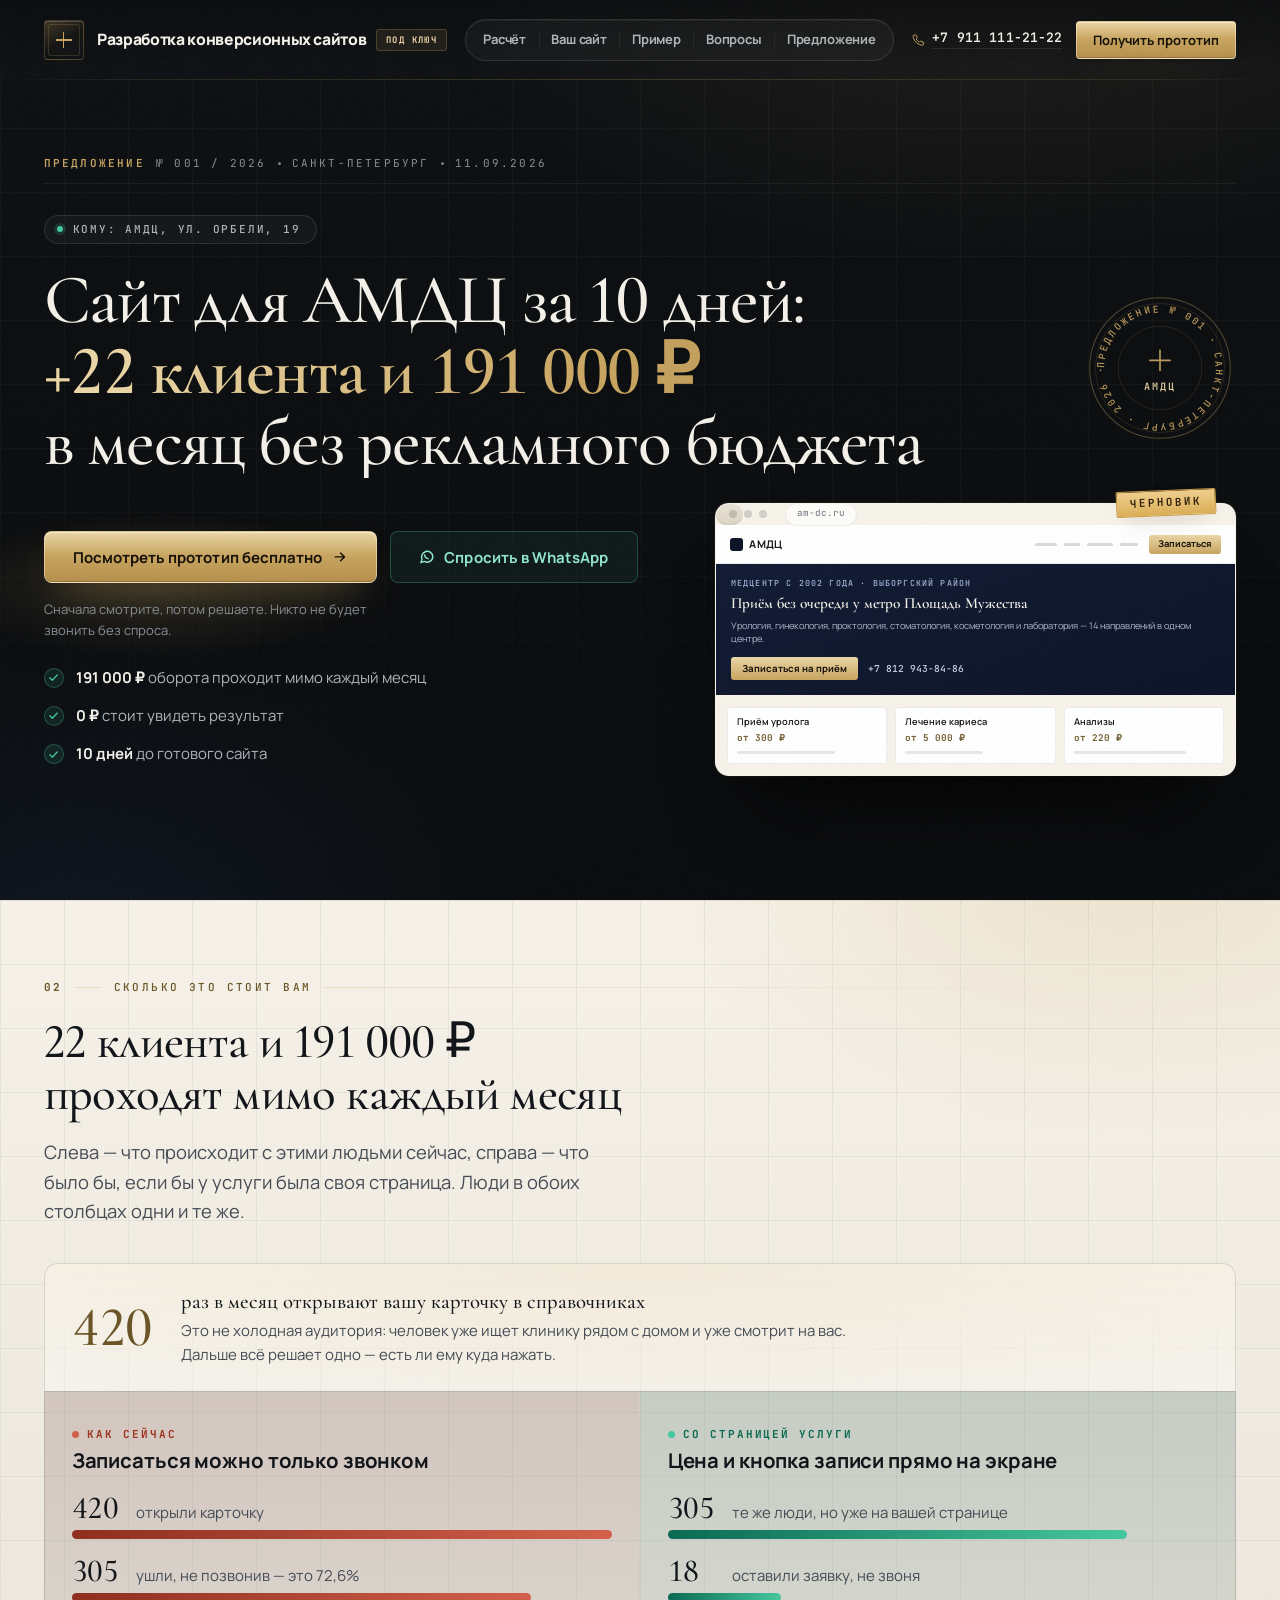
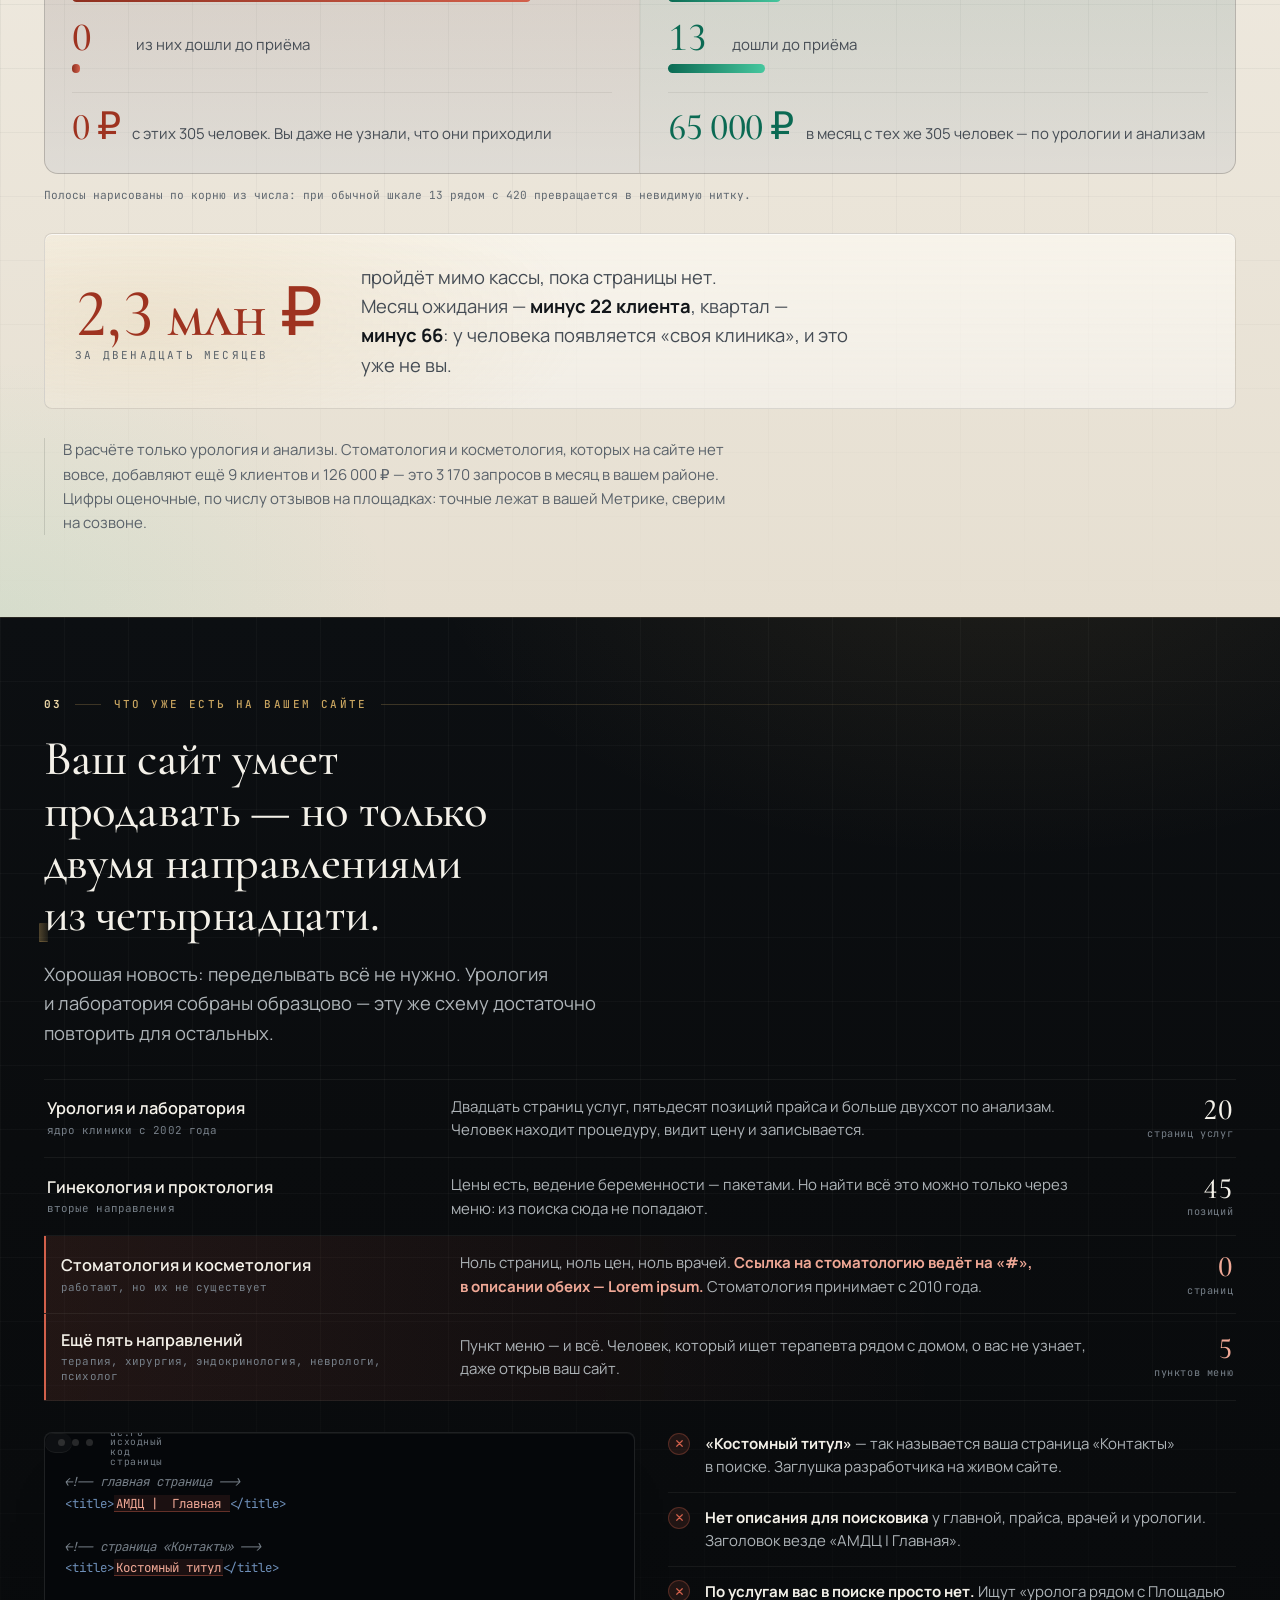
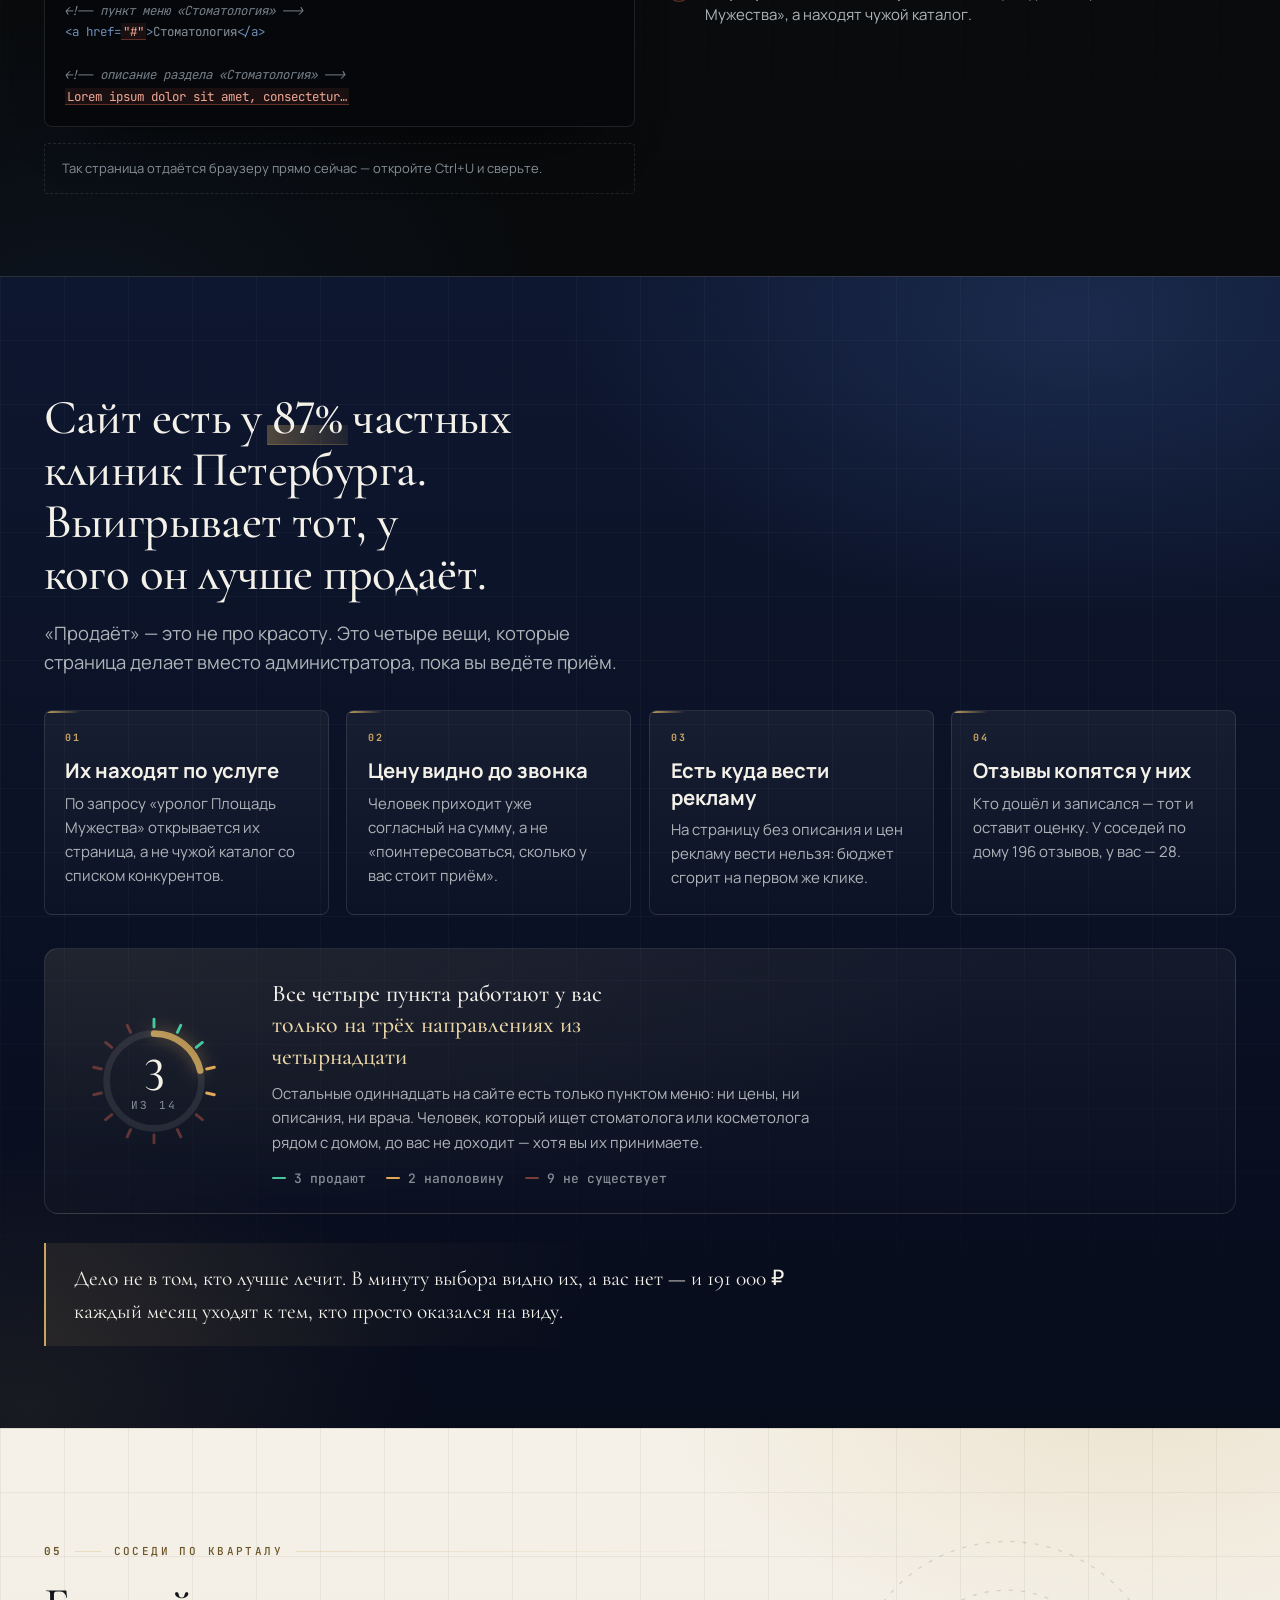
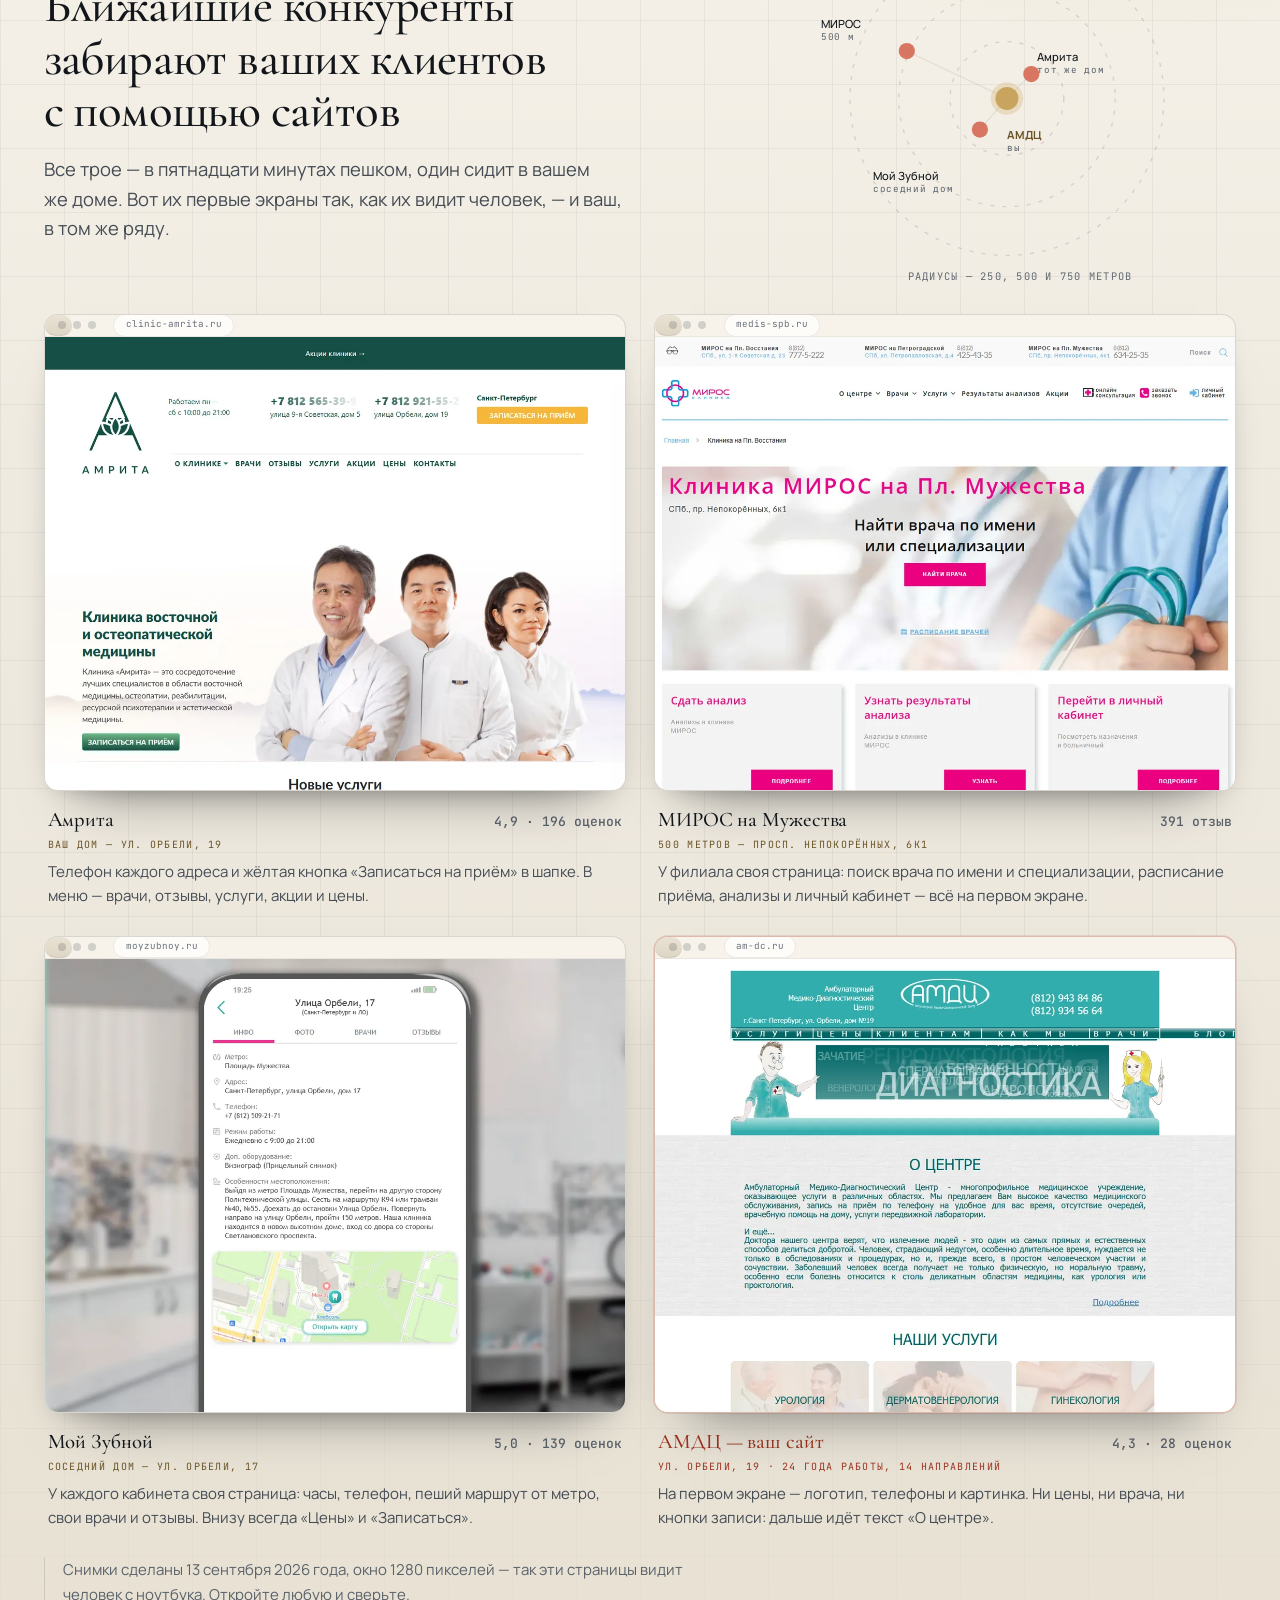
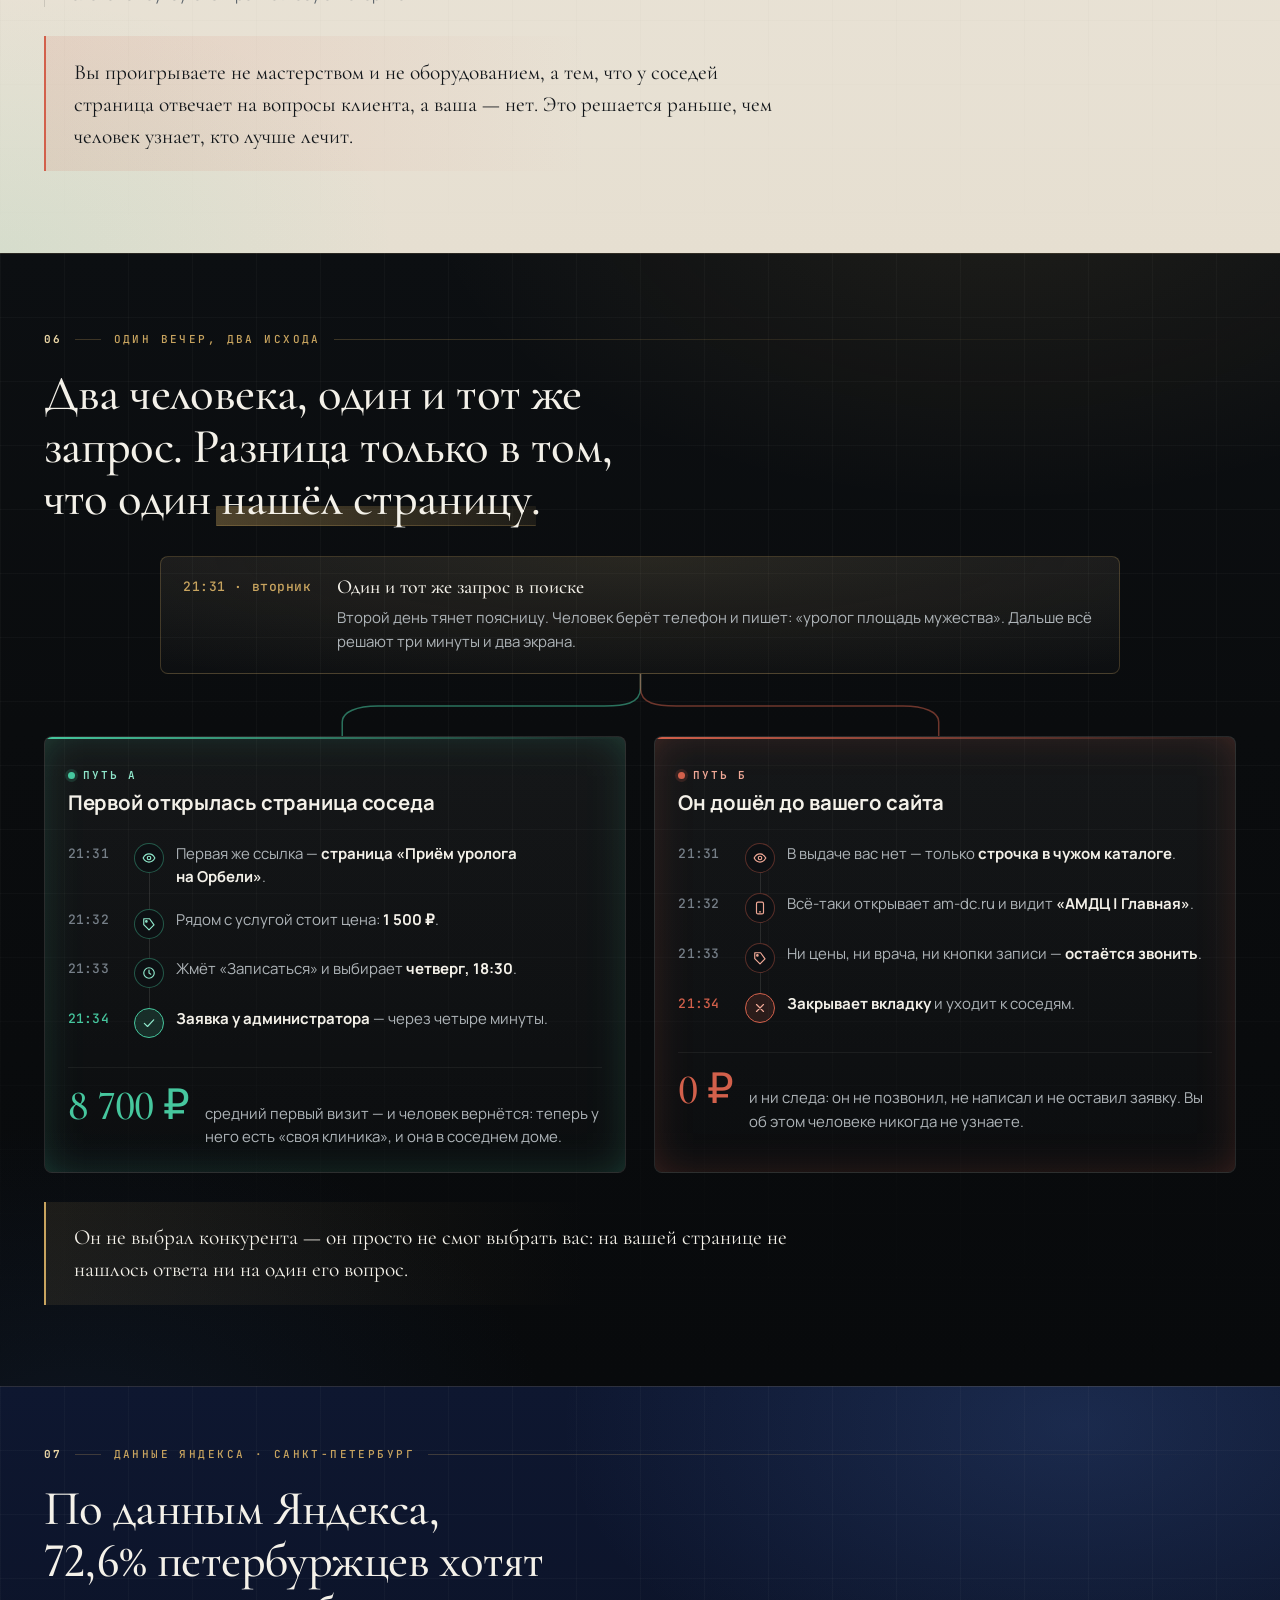
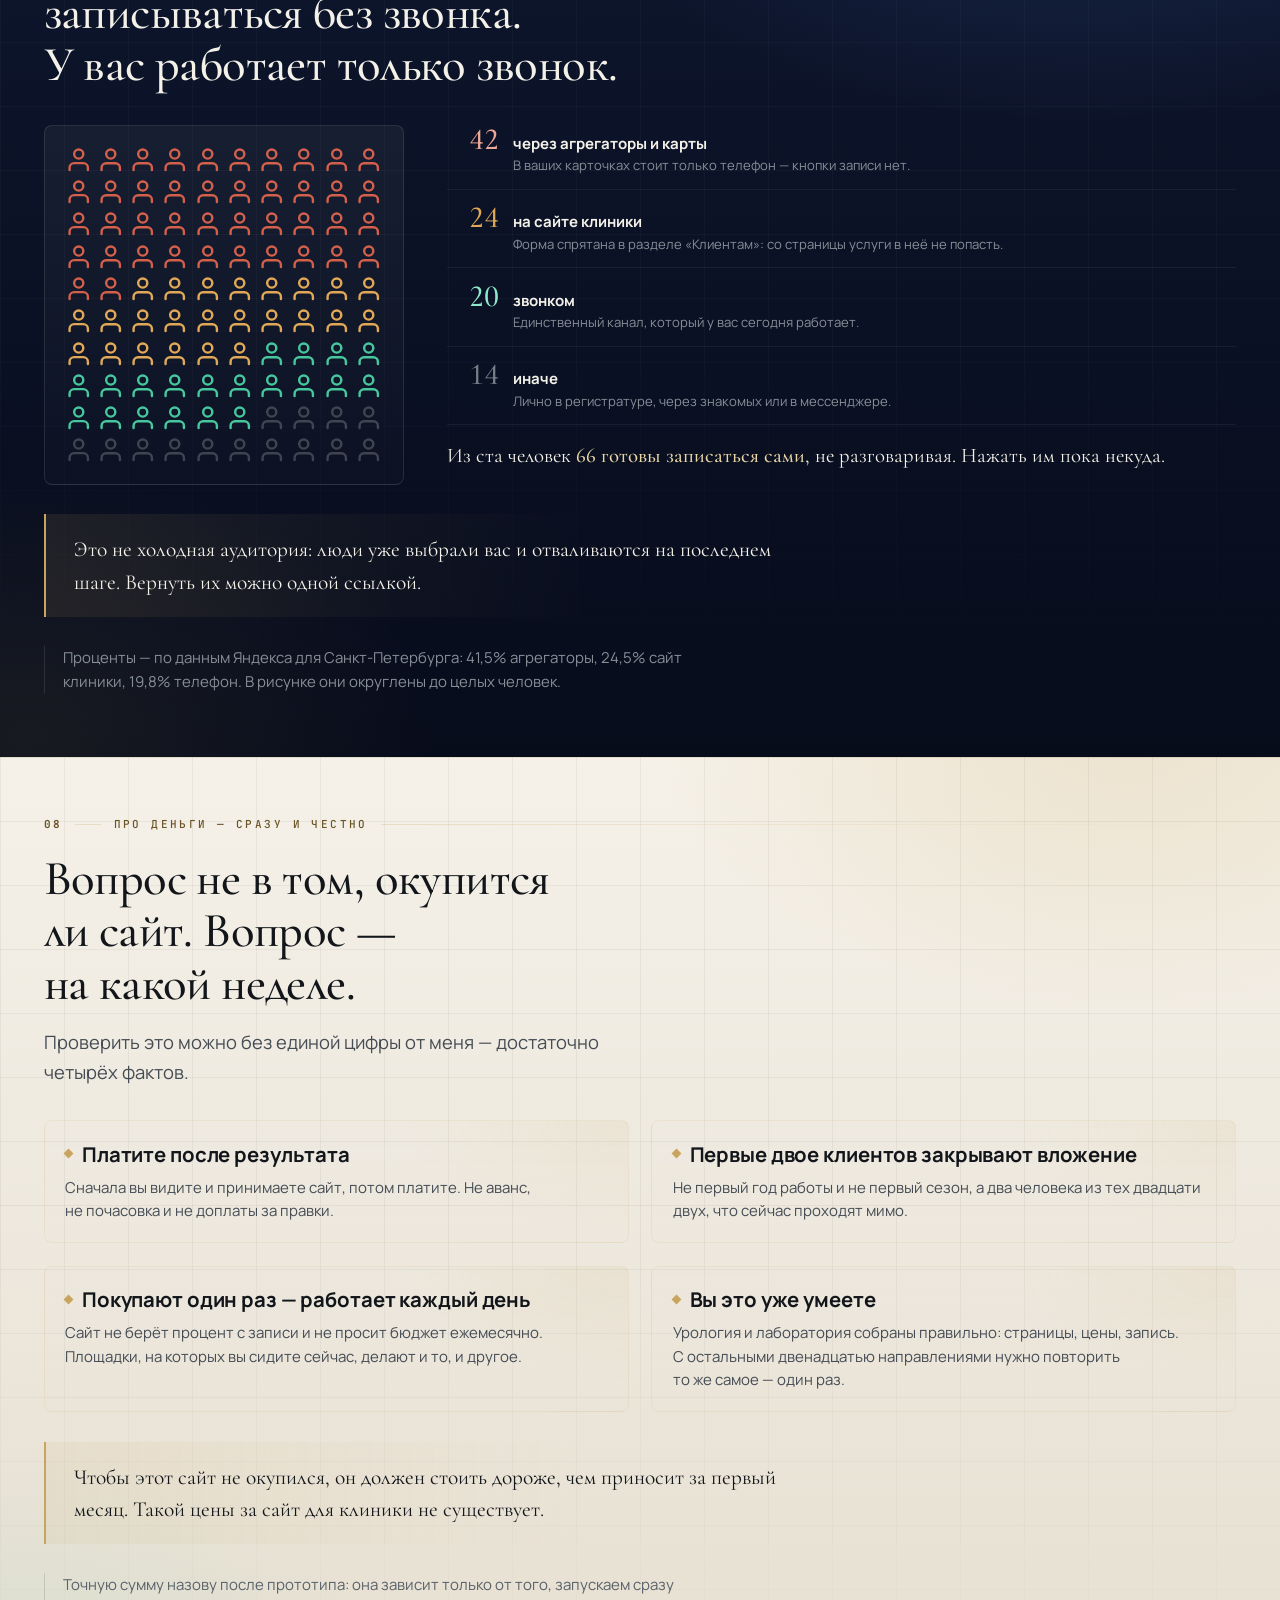
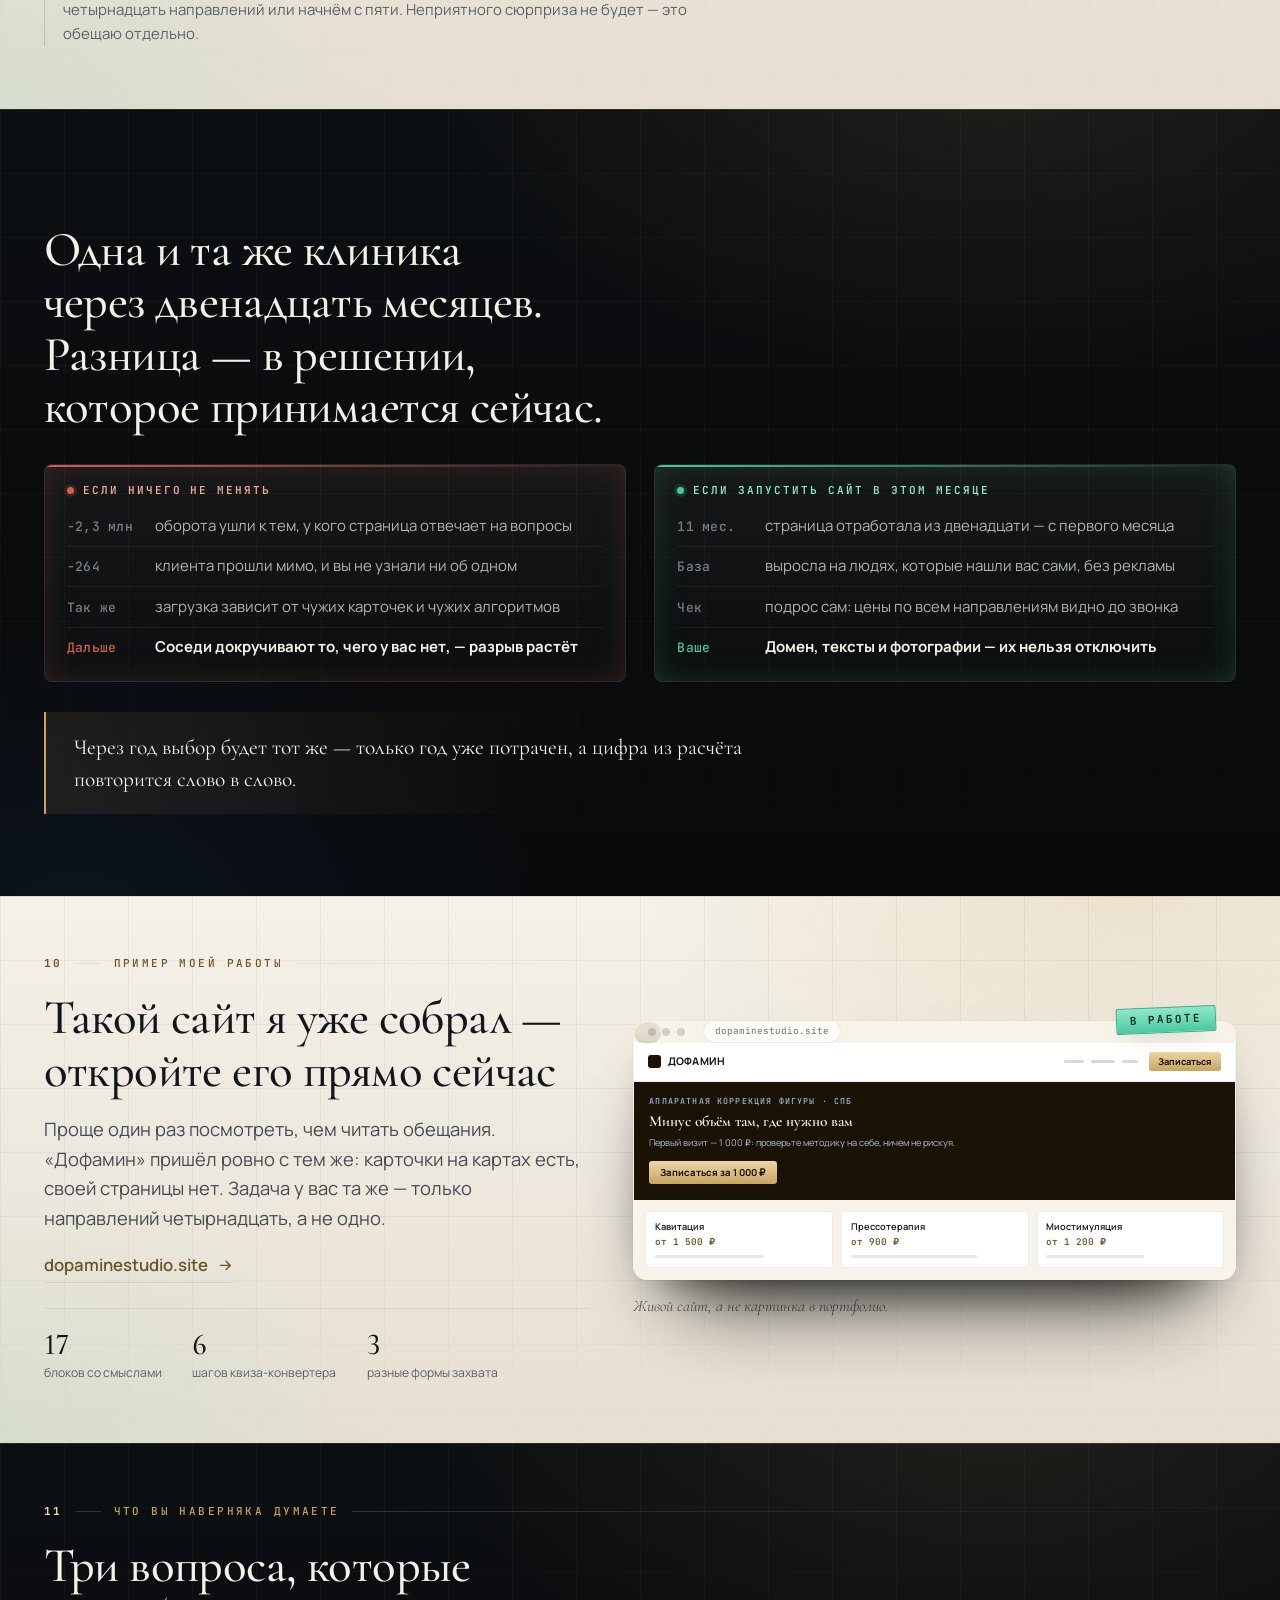
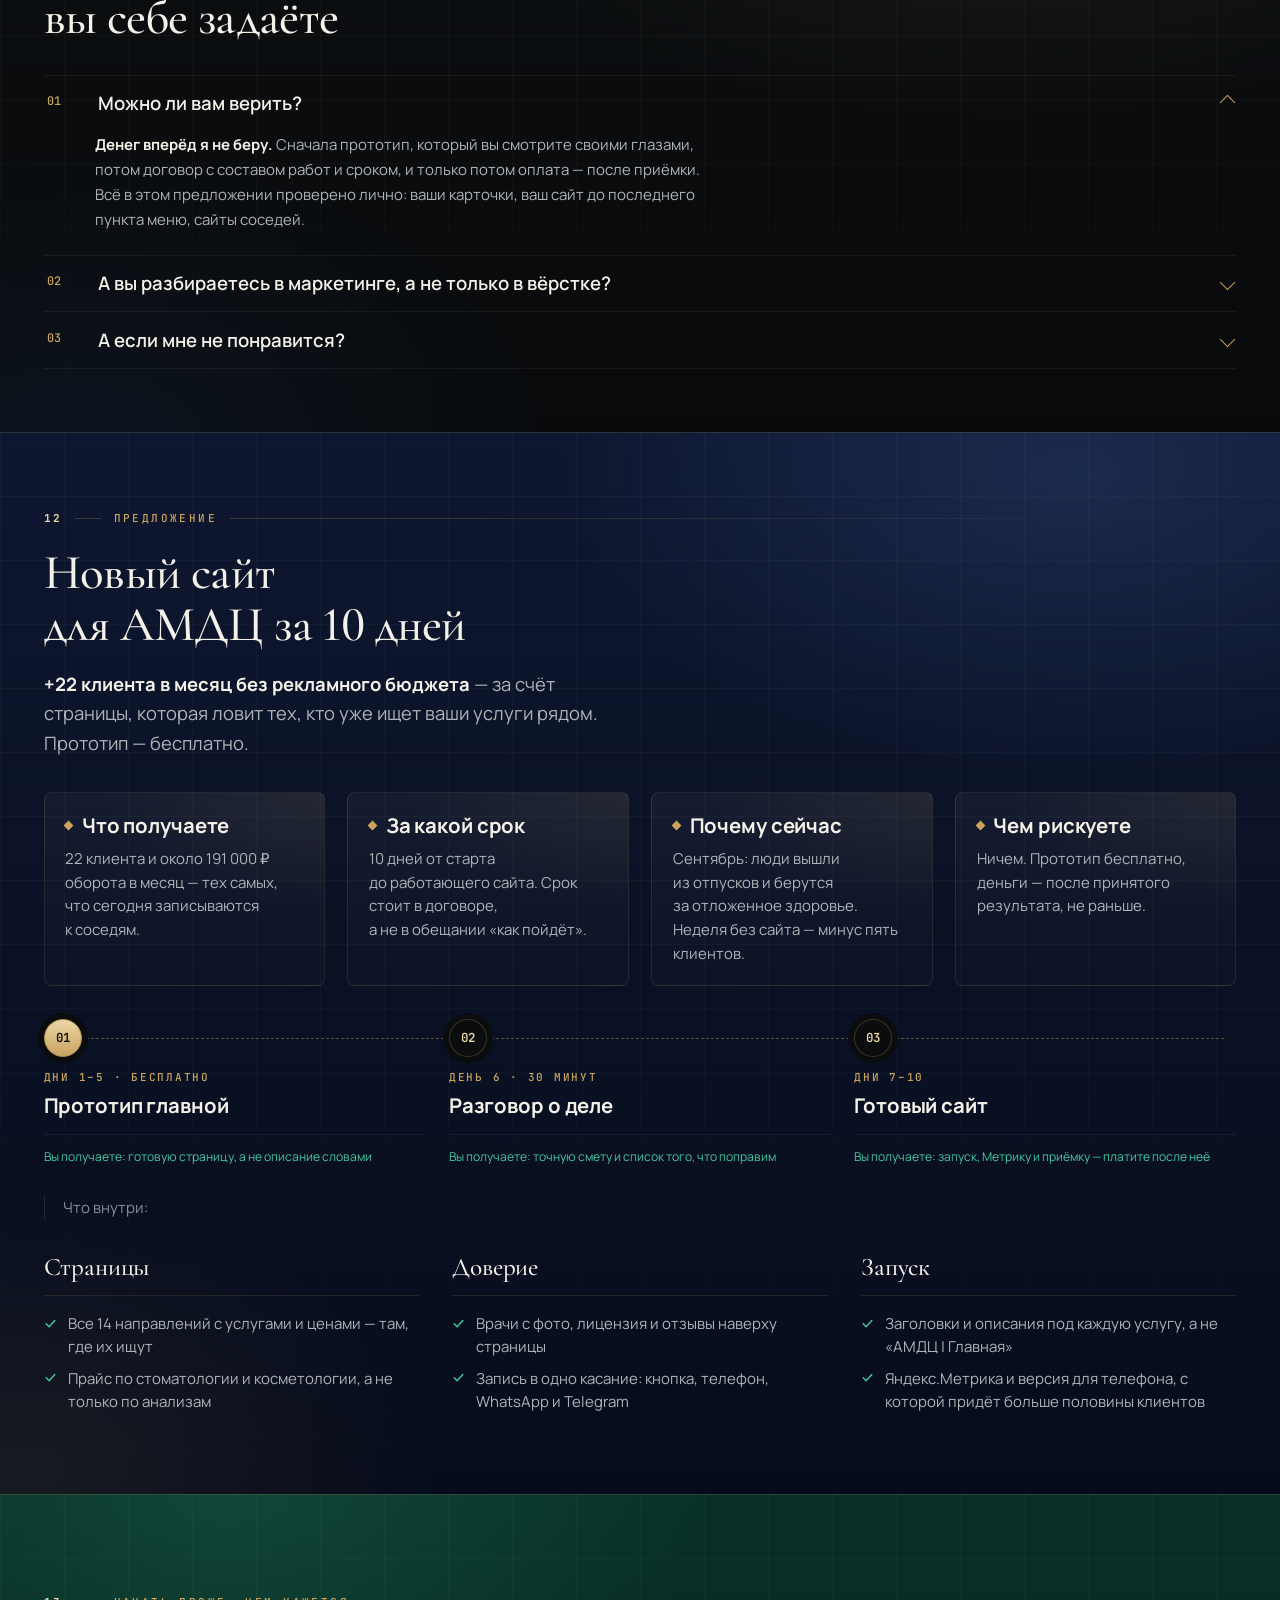
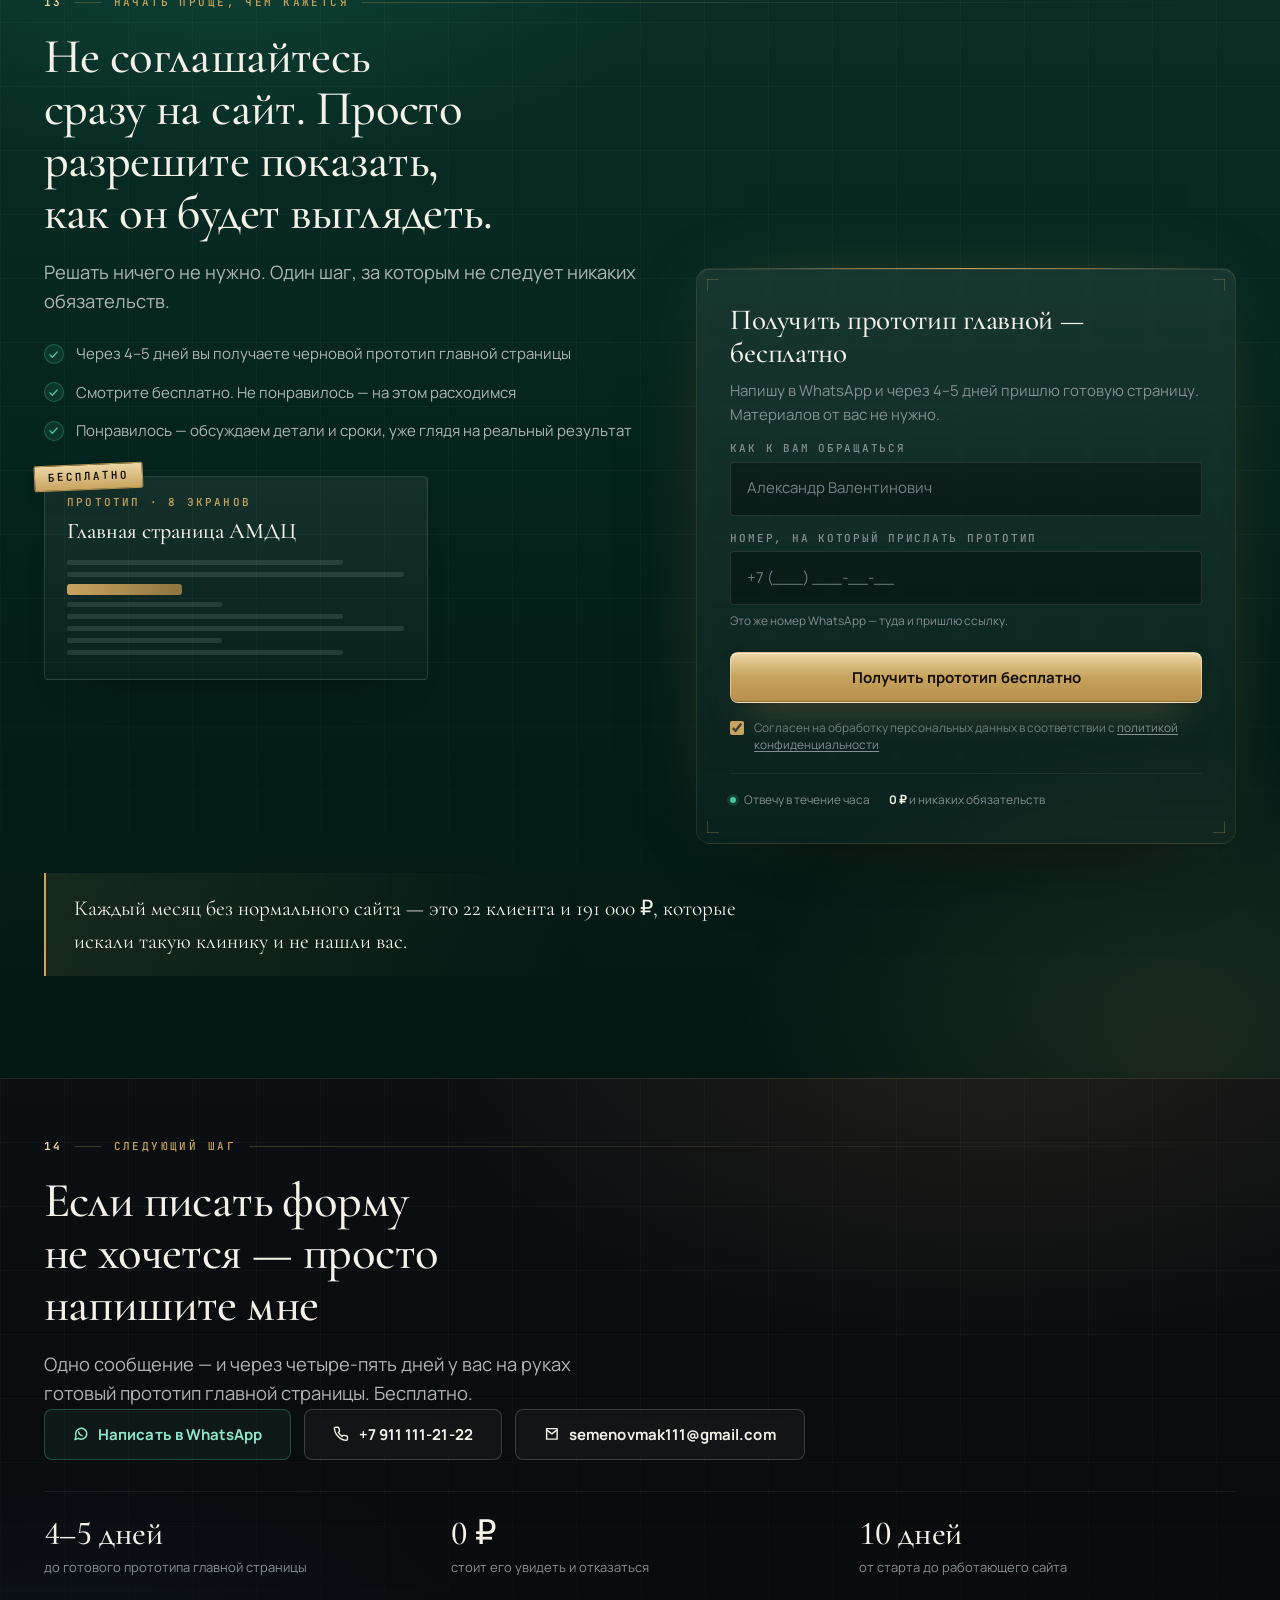
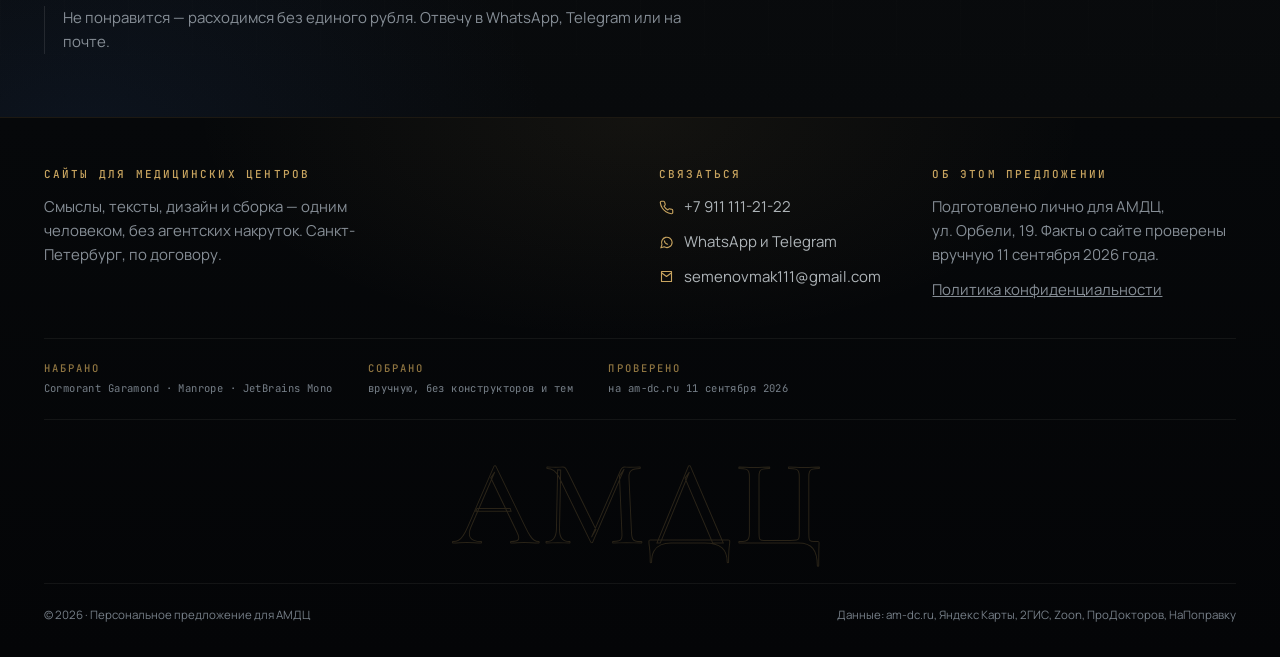
==== commit d6a34fc2: "Откат: полоса с опросом снова отдельная Возврат к состоянию до слияния блоков — по просьбе.  Co-Auth" ====
--- a/index.html
+++ b/index.html
@@ -181,45 +181,6 @@
   <div class="wrap">
     <div class="rub"><span class="n">02</span>Сколько это стоит вам</div>
     <h2 class="wide">22 клиента и 191 000 ₽ проходят мимо каждый месяц</h2>
-    <p class="lede">Эти люди уже ищут вас и не доходят. Сначала — почему это происходит, потом — во сколько это обходится.</p>
-    <!-- Причина, по которой эти люди не доходят. Раньше это был
-         отдельный блок с опросом; на своём месте он объясняет
-         не «как принято в стране», а откуда берётся дыра в кассе. -->
-    <div class="why">
-      <div class="mini-rub">Почему они не доходят</div>
-      <p class="why-h">Каждый второй пациент записывается <b>через сайт клиники</b>. На вашем сайте записаться нельзя.</p>
-
-      <div class="people">
-        <div class="ppl" role="img"
-             aria-label="Пятьдесят человек из ста записываются к врачу через сайт клиники">
-            <i class="pp p-site"><svg class="i"><use href="#i-user"/></svg></i><i class="pp p-site"><svg class="i"><use href="#i-user"/></svg></i><i class="pp p-site"><svg class="i"><use href="#i-user"/></svg></i><i class="pp p-site"><svg class="i"><use href="#i-user"/></svg></i><i class="pp p-site"><svg class="i"><use href="#i-user"/></svg></i><i class="pp p-site"><svg class="i"><use href="#i-user"/></svg></i><i class="pp p-site"><svg class="i"><use href="#i-user"/></svg></i><i class="pp p-site"><svg class="i"><use href="#i-user"/></svg></i><i class="pp p-site"><svg class="i"><use href="#i-user"/></svg></i><i class="pp p-site"><svg class="i"><use href="#i-user"/></svg></i>
-            <i class="pp p-site"><svg class="i"><use href="#i-user"/></svg></i><i class="pp p-site"><svg class="i"><use href="#i-user"/></svg></i><i class="pp p-site"><svg class="i"><use href="#i-user"/></svg></i><i class="pp p-site"><svg class="i"><use href="#i-user"/></svg></i><i class="pp p-site"><svg class="i"><use href="#i-user"/></svg></i><i class="pp p-site"><svg class="i"><use href="#i-user"/></svg></i><i class="pp p-site"><svg class="i"><use href="#i-user"/></svg></i><i class="pp p-site"><svg class="i"><use href="#i-user"/></svg></i><i class="pp p-site"><svg class="i"><use href="#i-user"/></svg></i><i class="pp p-site"><svg class="i"><use href="#i-user"/></svg></i>
-            <i class="pp p-site"><svg class="i"><use href="#i-user"/></svg></i><i class="pp p-site"><svg class="i"><use href="#i-user"/></svg></i><i class="pp p-site"><svg class="i"><use href="#i-user"/></svg></i><i class="pp p-site"><svg class="i"><use href="#i-user"/></svg></i><i class="pp p-site"><svg class="i"><use href="#i-user"/></svg></i><i class="pp p-site"><svg class="i"><use href="#i-user"/></svg></i><i class="pp p-site"><svg class="i"><use href="#i-user"/></svg></i><i class="pp p-site"><svg class="i"><use href="#i-user"/></svg></i><i class="pp p-site"><svg class="i"><use href="#i-user"/></svg></i><i class="pp p-site"><svg class="i"><use href="#i-user"/></svg></i>
-            <i class="pp p-site"><svg class="i"><use href="#i-user"/></svg></i><i class="pp p-site"><svg class="i"><use href="#i-user"/></svg></i><i class="pp p-site"><svg class="i"><use href="#i-user"/></svg></i><i class="pp p-site"><svg class="i"><use href="#i-user"/></svg></i><i class="pp p-site"><svg class="i"><use href="#i-user"/></svg></i><i class="pp p-site"><svg class="i"><use href="#i-user"/></svg></i><i class="pp p-site"><svg class="i"><use href="#i-user"/></svg></i><i class="pp p-site"><svg class="i"><use href="#i-user"/></svg></i><i class="pp p-site"><svg class="i"><use href="#i-user"/></svg></i><i class="pp p-site"><svg class="i"><use href="#i-user"/></svg></i>
-            <i class="pp p-site"><svg class="i"><use href="#i-user"/></svg></i><i class="pp p-site"><svg class="i"><use href="#i-user"/></svg></i><i class="pp p-site"><svg class="i"><use href="#i-user"/></svg></i><i class="pp p-site"><svg class="i"><use href="#i-user"/></svg></i><i class="pp p-site"><svg class="i"><use href="#i-user"/></svg></i><i class="pp p-site"><svg class="i"><use href="#i-user"/></svg></i><i class="pp p-site"><svg class="i"><use href="#i-user"/></svg></i><i class="pp p-site"><svg class="i"><use href="#i-user"/></svg></i><i class="pp p-site"><svg class="i"><use href="#i-user"/></svg></i><i class="pp p-site"><svg class="i"><use href="#i-user"/></svg></i>
-            <i class="pp p-oth"><svg class="i"><use href="#i-user"/></svg></i><i class="pp p-oth"><svg class="i"><use href="#i-user"/></svg></i><i class="pp p-oth"><svg class="i"><use href="#i-user"/></svg></i><i class="pp p-oth"><svg class="i"><use href="#i-user"/></svg></i><i class="pp p-oth"><svg class="i"><use href="#i-user"/></svg></i><i class="pp p-oth"><svg class="i"><use href="#i-user"/></svg></i><i class="pp p-oth"><svg class="i"><use href="#i-user"/></svg></i><i class="pp p-oth"><svg class="i"><use href="#i-user"/></svg></i><i class="pp p-oth"><svg class="i"><use href="#i-user"/></svg></i><i class="pp p-oth"><svg class="i"><use href="#i-user"/></svg></i>
-            <i class="pp p-oth"><svg class="i"><use href="#i-user"/></svg></i><i class="pp p-oth"><svg class="i"><use href="#i-user"/></svg></i><i class="pp p-oth"><svg class="i"><use href="#i-user"/></svg></i><i class="pp p-oth"><svg class="i"><use href="#i-user"/></svg></i><i class="pp p-oth"><svg class="i"><use href="#i-user"/></svg></i><i class="pp p-oth"><svg class="i"><use href="#i-user"/></svg></i><i class="pp p-oth"><svg class="i"><use href="#i-user"/></svg></i><i class="pp p-oth"><svg class="i"><use href="#i-user"/></svg></i><i class="pp p-oth"><svg class="i"><use href="#i-user"/></svg></i><i class="pp p-oth"><svg class="i"><use href="#i-user"/></svg></i>
-            <i class="pp p-oth"><svg class="i"><use href="#i-user"/></svg></i><i class="pp p-oth"><svg class="i"><use href="#i-user"/></svg></i><i class="pp p-oth"><svg class="i"><use href="#i-user"/></svg></i><i class="pp p-oth"><svg class="i"><use href="#i-user"/></svg></i><i class="pp p-oth"><svg class="i"><use href="#i-user"/></svg></i><i class="pp p-oth"><svg class="i"><use href="#i-user"/></svg></i><i class="pp p-oth"><svg class="i"><use href="#i-user"/></svg></i><i class="pp p-oth"><svg class="i"><use href="#i-user"/></svg></i><i class="pp p-oth"><svg class="i"><use href="#i-user"/></svg></i><i class="pp p-oth"><svg class="i"><use href="#i-user"/></svg></i>
-            <i class="pp p-oth"><svg class="i"><use href="#i-user"/></svg></i><i class="pp p-oth"><svg class="i"><use href="#i-user"/></svg></i><i class="pp p-oth"><svg class="i"><use href="#i-user"/></svg></i><i class="pp p-oth"><svg class="i"><use href="#i-user"/></svg></i><i class="pp p-oth"><svg class="i"><use href="#i-user"/></svg></i><i class="pp p-oth"><svg class="i"><use href="#i-user"/></svg></i><i class="pp p-oth"><svg class="i"><use href="#i-user"/></svg></i><i class="pp p-oth"><svg class="i"><use href="#i-user"/></svg></i><i class="pp p-oth"><svg class="i"><use href="#i-user"/></svg></i><i class="pp p-oth"><svg class="i"><use href="#i-user"/></svg></i>
-            <i class="pp p-oth"><svg class="i"><use href="#i-user"/></svg></i><i class="pp p-oth"><svg class="i"><use href="#i-user"/></svg></i><i class="pp p-oth"><svg class="i"><use href="#i-user"/></svg></i><i class="pp p-oth"><svg class="i"><use href="#i-user"/></svg></i><i class="pp p-oth"><svg class="i"><use href="#i-user"/></svg></i><i class="pp p-oth"><svg class="i"><use href="#i-user"/></svg></i><i class="pp p-oth"><svg class="i"><use href="#i-user"/></svg></i><i class="pp p-oth"><svg class="i"><use href="#i-user"/></svg></i><i class="pp p-oth"><svg class="i"><use href="#i-user"/></svg></i><i class="pp p-oth"><svg class="i"><use href="#i-user"/></svg></i>
-        </div>
-        <div class="ppl-leg">
-          <div class="chans">
-          <div class="chan yes"><span class="ch-n">53%</span><span class="ch-t">Звонок по телефону</span><span class="ch-c">Единственное, что у вас работает</span></div>
-          <div class="chan no"><span class="ch-n">50%</span><span class="ch-t">Форма на сайте клиники</span><span class="ch-c">На am-dc.ru нет ни одной формы</span></div>
-          <div class="chan nil"><span class="ch-n">45%</span><span class="ch-t">Госуслуги</span><span class="ch-c">Для частной клиники не работает</span></div>
-          <div class="chan nil"><span class="ch-n">23%</span><span class="ch-t">Лично в регистратуре</span><span class="ch-c">До регистратуры человек идёт из интернета</span></div>
-          <div class="chan no"><span class="ch-n">21%</span><span class="ch-t">Мобильное приложение</span><span class="ch-c">Своего приложения у клиники нет</span></div>
-          <div class="chan no"><span class="ch-n">16%</span><span class="ch-t">Медицинские агрегаторы</span><span class="ch-c">В ваших карточках стоит только телефон</span></div>
-          <div class="chan no"><span class="ch-n">13%</span><span class="ch-t">Мессенджеры</span><span class="ch-c">На сайте не предложены</span></div>
-          <div class="chan nil"><span class="ch-n">6%</span><span class="ch-t">Социальные сети</span><span class="ch-c">Две группы во ВКонтакте — это всё</span></div>
-          </div>
-          <p class="src">Исследование агентства Korol&nbsp;Media, июнь 2024&nbsp;года: опрошены 600&nbsp;пациентов и 100&nbsp;врачей из&nbsp;37&nbsp;городов России, можно было выбрать несколько ответов. <a href="https://medvestnik.ru/content/news/Chetvert-rossiyan-vybiraut-vrachei-po-socialnym-setyam.html" target="_blank" rel="noopener">Публикация «Медвестника» <svg class="i"><use href="#i-arr"/></svg></a></p>
-        </div>
-      </div>
-    </div>
-
-    <div class="mini-rub">Что это стоит в деньгах</div>
     <p class="lede">Слева — что происходит с этими людьми сейчас, справа — что было бы, если бы у услуги была своя страница. Люди в обоих столбцах одни и те же.</p>
     <!-- Раньше это была одна воронка, и в ней мешались две разные
          истории: что происходит сейчас и что было бы со страницей.
@@ -247,7 +208,7 @@
               <i class="bar" style="--w:100%"></i>
             </li>
             <li>
-              <div class="tw-l"><b>305</b><span>ушли, не позвонив — 72,6% всех, кто открыл карточку</span></div>
+              <div class="tw-l"><b>305</b><span>ушли, не позвонив — это 72,6%</span></div>
               <i class="bar" style="--w:85%"></i>
             </li>
             <li class="acc">
@@ -623,11 +584,71 @@
   </div>
 </section>
 
-
-<!-- ============ 7. ПРО ДЕНЬГИ ============ -->
-<section class="band b-paper tight" data-sec="s07" data-title="Про деньги">
-  <div class="wrap">
-    <div class="rub"><span class="n">07</span>Про деньги — сразу и честно</div>
+<!-- ============ 7. ОПРОС ПАЦИЕНТОВ ============ -->
+<section class="band b-indigo tight" data-sec="s07" data-title="Опрос">
+  <div class="wrap">
+    <div class="rub"><span class="n">07</span>Данные Яндекса · Санкт-Петербург</div>
+    <h2 class="wide">По данным Яндекса, 72,6% петербуржцев хотят записываться без звонка. У вас работает только звонок.</h2>
+
+    <!-- Сто человек — сто фигурок. Так видно не проценты, а людей:
+         сколько из них уйдёт, если единственная кнопка — «позвонить». -->
+    <div class="people">
+      <div class="ppl" role="img"
+           aria-label="Из ста петербуржцев 42 записываются через агрегаторы, 24 — на сайте клиники, 20 — по телефону, 14 — другими способами">
+          <i class="pp p-agg"><svg class="i"><use href="#i-user"/></svg></i><i class="pp p-agg"><svg class="i"><use href="#i-user"/></svg></i><i class="pp p-agg"><svg class="i"><use href="#i-user"/></svg></i><i class="pp p-agg"><svg class="i"><use href="#i-user"/></svg></i><i class="pp p-agg"><svg class="i"><use href="#i-user"/></svg></i><i class="pp p-agg"><svg class="i"><use href="#i-user"/></svg></i><i class="pp p-agg"><svg class="i"><use href="#i-user"/></svg></i><i class="pp p-agg"><svg class="i"><use href="#i-user"/></svg></i><i class="pp p-agg"><svg class="i"><use href="#i-user"/></svg></i><i class="pp p-agg"><svg class="i"><use href="#i-user"/></svg></i>
+          <i class="pp p-agg"><svg class="i"><use href="#i-user"/></svg></i><i class="pp p-agg"><svg class="i"><use href="#i-user"/></svg></i><i class="pp p-agg"><svg class="i"><use href="#i-user"/></svg></i><i class="pp p-agg"><svg class="i"><use href="#i-user"/></svg></i><i class="pp p-agg"><svg class="i"><use href="#i-user"/></svg></i><i class="pp p-agg"><svg class="i"><use href="#i-user"/></svg></i><i class="pp p-agg"><svg class="i"><use href="#i-user"/></svg></i><i class="pp p-agg"><svg class="i"><use href="#i-user"/></svg></i><i class="pp p-agg"><svg class="i"><use href="#i-user"/></svg></i><i class="pp p-agg"><svg class="i"><use href="#i-user"/></svg></i>
+          <i class="pp p-agg"><svg class="i"><use href="#i-user"/></svg></i><i class="pp p-agg"><svg class="i"><use href="#i-user"/></svg></i><i class="pp p-agg"><svg class="i"><use href="#i-user"/></svg></i><i class="pp p-agg"><svg class="i"><use href="#i-user"/></svg></i><i class="pp p-agg"><svg class="i"><use href="#i-user"/></svg></i><i class="pp p-agg"><svg class="i"><use href="#i-user"/></svg></i><i class="pp p-agg"><svg class="i"><use href="#i-user"/></svg></i><i class="pp p-agg"><svg class="i"><use href="#i-user"/></svg></i><i class="pp p-agg"><svg class="i"><use href="#i-user"/></svg></i><i class="pp p-agg"><svg class="i"><use href="#i-user"/></svg></i>
+          <i class="pp p-agg"><svg class="i"><use href="#i-user"/></svg></i><i class="pp p-agg"><svg class="i"><use href="#i-user"/></svg></i><i class="pp p-agg"><svg class="i"><use href="#i-user"/></svg></i><i class="pp p-agg"><svg class="i"><use href="#i-user"/></svg></i><i class="pp p-agg"><svg class="i"><use href="#i-user"/></svg></i><i class="pp p-agg"><svg class="i"><use href="#i-user"/></svg></i><i class="pp p-agg"><svg class="i"><use href="#i-user"/></svg></i><i class="pp p-agg"><svg class="i"><use href="#i-user"/></svg></i><i class="pp p-agg"><svg class="i"><use href="#i-user"/></svg></i><i class="pp p-agg"><svg class="i"><use href="#i-user"/></svg></i>
+          <i class="pp p-agg"><svg class="i"><use href="#i-user"/></svg></i><i class="pp p-agg"><svg class="i"><use href="#i-user"/></svg></i><i class="pp p-site"><svg class="i"><use href="#i-user"/></svg></i><i class="pp p-site"><svg class="i"><use href="#i-user"/></svg></i><i class="pp p-site"><svg class="i"><use href="#i-user"/></svg></i><i class="pp p-site"><svg class="i"><use href="#i-user"/></svg></i><i class="pp p-site"><svg class="i"><use href="#i-user"/></svg></i><i class="pp p-site"><svg class="i"><use href="#i-user"/></svg></i><i class="pp p-site"><svg class="i"><use href="#i-user"/></svg></i><i class="pp p-site"><svg class="i"><use href="#i-user"/></svg></i>
+          <i class="pp p-site"><svg class="i"><use href="#i-user"/></svg></i><i class="pp p-site"><svg class="i"><use href="#i-user"/></svg></i><i class="pp p-site"><svg class="i"><use href="#i-user"/></svg></i><i class="pp p-site"><svg class="i"><use href="#i-user"/></svg></i><i class="pp p-site"><svg class="i"><use href="#i-user"/></svg></i><i class="pp p-site"><svg class="i"><use href="#i-user"/></svg></i><i class="pp p-site"><svg class="i"><use href="#i-user"/></svg></i><i class="pp p-site"><svg class="i"><use href="#i-user"/></svg></i><i class="pp p-site"><svg class="i"><use href="#i-user"/></svg></i><i class="pp p-site"><svg class="i"><use href="#i-user"/></svg></i>
+          <i class="pp p-site"><svg class="i"><use href="#i-user"/></svg></i><i class="pp p-site"><svg class="i"><use href="#i-user"/></svg></i><i class="pp p-site"><svg class="i"><use href="#i-user"/></svg></i><i class="pp p-site"><svg class="i"><use href="#i-user"/></svg></i><i class="pp p-site"><svg class="i"><use href="#i-user"/></svg></i><i class="pp p-site"><svg class="i"><use href="#i-user"/></svg></i><i class="pp p-tel"><svg class="i"><use href="#i-user"/></svg></i><i class="pp p-tel"><svg class="i"><use href="#i-user"/></svg></i><i class="pp p-tel"><svg class="i"><use href="#i-user"/></svg></i><i class="pp p-tel"><svg class="i"><use href="#i-user"/></svg></i>
+          <i class="pp p-tel"><svg class="i"><use href="#i-user"/></svg></i><i class="pp p-tel"><svg class="i"><use href="#i-user"/></svg></i><i class="pp p-tel"><svg class="i"><use href="#i-user"/></svg></i><i class="pp p-tel"><svg class="i"><use href="#i-user"/></svg></i><i class="pp p-tel"><svg class="i"><use href="#i-user"/></svg></i><i class="pp p-tel"><svg class="i"><use href="#i-user"/></svg></i><i class="pp p-tel"><svg class="i"><use href="#i-user"/></svg></i><i class="pp p-tel"><svg class="i"><use href="#i-user"/></svg></i><i class="pp p-tel"><svg class="i"><use href="#i-user"/></svg></i><i class="pp p-tel"><svg class="i"><use href="#i-user"/></svg></i>
+          <i class="pp p-tel"><svg class="i"><use href="#i-user"/></svg></i><i class="pp p-tel"><svg class="i"><use href="#i-user"/></svg></i><i class="pp p-tel"><svg class="i"><use href="#i-user"/></svg></i><i class="pp p-tel"><svg class="i"><use href="#i-user"/></svg></i><i class="pp p-tel"><svg class="i"><use href="#i-user"/></svg></i><i class="pp p-tel"><svg class="i"><use href="#i-user"/></svg></i><i class="pp p-oth"><svg class="i"><use href="#i-user"/></svg></i><i class="pp p-oth"><svg class="i"><use href="#i-user"/></svg></i><i class="pp p-oth"><svg class="i"><use href="#i-user"/></svg></i><i class="pp p-oth"><svg class="i"><use href="#i-user"/></svg></i>
+          <i class="pp p-oth"><svg class="i"><use href="#i-user"/></svg></i><i class="pp p-oth"><svg class="i"><use href="#i-user"/></svg></i><i class="pp p-oth"><svg class="i"><use href="#i-user"/></svg></i><i class="pp p-oth"><svg class="i"><use href="#i-user"/></svg></i><i class="pp p-oth"><svg class="i"><use href="#i-user"/></svg></i><i class="pp p-oth"><svg class="i"><use href="#i-user"/></svg></i><i class="pp p-oth"><svg class="i"><use href="#i-user"/></svg></i><i class="pp p-oth"><svg class="i"><use href="#i-user"/></svg></i><i class="pp p-oth"><svg class="i"><use href="#i-user"/></svg></i><i class="pp p-oth"><svg class="i"><use href="#i-user"/></svg></i>
+      </div>
+
+      <div class="ppl-leg">
+        <div class="lg agg">
+          <span class="lg-n">42</span>
+          <div class="lg-t">
+            <b>через агрегаторы и карты</b>
+            <p>В ваших карточках стоит только телефон — кнопки записи нет.</p>
+          </div>
+        </div>
+        <div class="lg site">
+          <span class="lg-n">24</span>
+          <div class="lg-t">
+            <b>на сайте клиники</b>
+            <p>Форма спрятана в разделе «Клиентам»: со страницы услуги в неё не попасть.</p>
+          </div>
+        </div>
+        <div class="lg tel">
+          <span class="lg-n">20</span>
+          <div class="lg-t">
+            <b>звонком</b>
+            <p>Единственный канал, который у вас сегодня работает.</p>
+          </div>
+        </div>
+        <div class="lg oth">
+          <span class="lg-n">14</span>
+          <div class="lg-t">
+            <b>иначе</b>
+            <p>Лично в регистратуре, через знакомых или в мессенджере.</p>
+          </div>
+        </div>
+        <div class="lg-sum">Из ста человек <b>66 готовы записаться сами</b>, не разговаривая. Нажать им пока некуда.</div>
+      </div>
+    </div>
+
+    <div class="strip">Это не холодная аудитория: люди уже выбрали вас и отваливаются на последнем шаге. Вернуть их можно одной ссылкой.</div>
+    <p class="note">Проценты — по данным Яндекса для Санкт-Петербурга: 41,5% агрегаторы, 24,5% сайт клиники, 19,8% телефон. В рисунке они округлены до целых человек.</p>
+  </div>
+</section>
+
+<!-- ============ 8. ПРО ДЕНЬГИ ============ -->
+<section class="band b-paper tight" data-sec="s08" data-title="Про деньги">
+  <div class="wrap">
+    <div class="rub"><span class="n">08</span>Про деньги — сразу и честно</div>
     <h2 class="wide">Вопрос не в том, окупится ли сайт. Вопрос — на какой неделе.</h2>
     <p class="lede">Проверить это можно без единой цифры от меня — достаточно четырёх фактов.</p>
     <div class="guards two">
@@ -653,10 +674,10 @@
   </div>
 </section>
 
-<!-- ============ 8. ЧЕРЕЗ ГОД ============ -->
-<section class="band b-onyx" data-sec="s08" data-title="Через год">
-  <div class="wrap">
-    <div class="rub"><span class="n">08</span>Куда вы придёте через год</div>
+<!-- ============ 9. ЧЕРЕЗ ГОД ============ -->
+<section class="band b-onyx" data-sec="s09" data-title="Через год">
+  <div class="wrap">
+    <div class="rub"><span class="n">09</span>Куда вы придёте через год</div>
     <h2 class="wide">Одна и та же клиника через двенадцать месяцев. Разница — в решении, которое принимается сейчас.</h2>
     <div class="tickets">
       <div class="ticket bad">
@@ -682,12 +703,12 @@
   </div>
 </section>
 
-<!-- ============ 9. ПРИМЕР РАБОТЫ ============ -->
-<section class="band b-paper tight" id="case" data-sec="s09" data-title="Пример работы">
+<!-- ============ 10. ПРИМЕР РАБОТЫ ============ -->
+<section class="band b-paper tight" id="case" data-sec="s10" data-title="Пример работы">
   <div class="wrap">
     <div class="case">
       <div class="l">
-        <div class="rub"><span class="n">09</span>Пример моей работы</div>
+        <div class="rub"><span class="n">10</span>Пример моей работы</div>
         <h2 class="wide">Такой сайт я уже собрал — откройте его прямо сейчас</h2>
         <p class="lede">Проще один раз посмотреть, чем читать обещания. «Дофамин» пришёл ровно с тем же: карточки на картах есть, своей страницы нет. Задача у вас та же — только направлений четырнадцать, а не одно.</p>
         <a class="biglink" href="https://dopaminestudio.site" target="_blank" rel="noopener">dopaminestudio.site <svg class="i"><use href="#i-arr"/></svg></a>
@@ -726,10 +747,10 @@
   </div>
 </section>
 
-<!-- ============ 10. ТРИ ВОПРОСА ============ -->
-<section class="band b-onyx tight" id="faq" data-sec="s10" data-title="Вопросы">
-  <div class="wrap">
-    <div class="rub"><span class="n">10</span>Что вы наверняка думаете</div>
+<!-- ============ 11. ТРИ ВОПРОСА ============ -->
+<section class="band b-onyx tight" id="faq" data-sec="s11" data-title="Вопросы">
+  <div class="wrap">
+    <div class="rub"><span class="n">11</span>Что вы наверняка думаете</div>
     <h2 class="wide">Три вопроса, которые вы себе задаёте</h2>
     <div class="faq">
       <details open>
@@ -748,10 +769,10 @@
   </div>
 </section>
 
-<!-- ============ 11. ПРЕДЛОЖЕНИЕ ============ -->
-<section class="band b-indigo" id="how" data-sec="s11" data-title="Предложение">
-  <div class="wrap">
-    <div class="rub"><span class="n">11</span>Предложение</div>
+<!-- ============ 12. ПРЕДЛОЖЕНИЕ ============ -->
+<section class="band b-indigo" id="how" data-sec="s12" data-title="Предложение">
+  <div class="wrap">
+    <div class="rub"><span class="n">12</span>Предложение</div>
     <h2 class="wide">Новый сайт для АМДЦ за 10 дней</h2>
     <p class="lede"><b>+22 клиента в месяц без рекламного бюджета</b> — за счёт страницы, которая ловит тех, кто уже ищет ваши услуги рядом. Прототип — бесплатно.</p>
     <div class="guards four">
@@ -819,10 +840,10 @@
   </div>
 </section>
 
-<!-- ============ 12. НАЧАТЬ ПРОЩЕ, ЧЕМ КАЖЕТСЯ ============ -->
-<section class="band b-emerald roomy" id="start" data-sec="s12" data-title="Начать">
-  <div class="wrap">
-    <div class="rub"><span class="n">12</span>Начать проще, чем кажется</div>
+<!-- ============ 13. НАЧАТЬ ПРОЩЕ, ЧЕМ КАЖЕТСЯ ============ -->
+<section class="band b-emerald roomy" id="start" data-sec="s13" data-title="Начать">
+  <div class="wrap">
+    <div class="rub"><span class="n">13</span>Начать проще, чем кажется</div>
     <h2 class="wide">Не соглашайтесь сразу на сайт. Просто разрешите показать, как он будет выглядеть.</h2>
     <div class="formgrid">
       <div class="l">
@@ -869,10 +890,10 @@
   </div>
 </section>
 
-<!-- ============ 13. СЛЕДУЮЩИЙ ШАГ ============ -->
-<section class="band b-onyx tight" id="final" data-sec="s13" data-title="Написать">
-  <div class="wrap">
-    <div class="rub"><span class="n">13</span>Следующий шаг</div>
+<!-- ============ 14. СЛЕДУЮЩИЙ ШАГ ============ -->
+<section class="band b-onyx tight" id="final" data-sec="s14" data-title="Написать">
+  <div class="wrap">
+    <div class="rub"><span class="n">14</span>Следующий шаг</div>
     <h2 class="wide">Если писать форму не хочется — просто напишите мне</h2>
     <p class="lede">Одно сообщение — и через четыре-пять дней у вас на руках готовый прототип главной страницы. Бесплатно.</p>
     <div class="btns">
--- a/assets/style.css
+++ b/assets/style.css
@@ -2243,107 +2243,71 @@
 .b-onyx .vs .row.me .rate .n,.b-indigo .vs .row.me .rate .n{color:var(--au-hi)}
 
 /* ============================================================
-   ПОЧЕМУ ОНИ НЕ ДОХОДЯТ
-
-   Опрос был отдельной полосой и висел в воздухе: «в стране так
-   принято». На своём месте — сразу за расчётом потерь — он
-   объясняет, откуда берётся дыра: половина людей записывается
-   через сайт клиники, а на этом сайте записаться нельзя.
-   ============================================================ */
-
-/* подрубрика внутри полосы: делит блок на две мысли */
-.mini-rub{
-  display:flex;align-items:center;gap:.8rem;
-  margin:clamp(1.8rem,3vw,2.6rem) 0 .9rem;
-  font:700 var(--f-rub)/1 var(--mono);
-  letter-spacing:.2em;text-transform:uppercase;
-  color:var(--au-ink);
-}
-.mini-rub::after{
-  content:'';flex:1 1 auto;height:1px;min-width:2rem;
-  background:linear-gradient(90deg,var(--rule-l),transparent);
-}
-.b-onyx .mini-rub,.b-indigo .mini-rub,.b-emerald .mini-rub{color:var(--au)}
-.b-onyx .mini-rub::after,.b-indigo .mini-rub::after{
-  background:linear-gradient(90deg,var(--rule),transparent);
-}
-
-.why-h{
-  margin:0;
-  font:500 clamp(1.3rem,1.05rem + 1.05vw,1.85rem)/1.28 var(--serif);
-  letter-spacing:-.01em;color:var(--ink);max-width:34ch;
-}
-.why-h b{font-weight:500;color:var(--carn-ink)}
+   10. СТО ЧЕЛОВЕК
+
+   Полосы показывали проценты, а речь о людях. Сто фигурок:
+   каждая — человек, цвет — то, как он хочет записаться.
+   Сразу видно, что синих и красных вместе втрое больше, чем
+   зелёных, — и что нажать им некуда.
+   ============================================================ */
 
 .people{
   display:grid;grid-template-columns:auto minmax(0,1fr);
-  gap:clamp(1.4rem,3.2vw,3rem);
+  gap:clamp(1.5rem,3.4vw,3.2rem);
   align-items:start;
-  margin-top:clamp(1.2rem,2.2vw,1.8rem);
-}
-
-/* ---- сто человек --------------------------------------- */
+  margin-top:clamp(1.5rem,2.6vw,2.15rem);
+}
 .ppl{
   display:grid;grid-template-columns:repeat(10,1fr);
   gap:.3rem;
-  width:clamp(250px,26vw,320px);
-  padding:clamp(.85rem,1.5vw,1.15rem);
-  border:1px solid var(--rule-l);
+  width:clamp(268px,29vw,360px);
+  padding:clamp(.9rem,1.6vw,1.25rem);
+  border:1px solid var(--rule);
   border-radius:var(--r-md);
-  background:linear-gradient(180deg,var(--paper-3),rgba(255,255,255,.45));
+  background:linear-gradient(180deg,rgba(244,241,233,.05),rgba(244,241,233,.015));
 }
 .pp{display:block;line-height:0}
-.pp .i{width:100%;height:auto;aspect-ratio:1;stroke-width:2.1}
-.p-site .i{color:var(--carn)}
-.p-oth .i{color:rgba(18,22,26,.17)}
-
-/* ---- откуда люди приходят ------------------------------ */
-.ppl-leg{display:grid;gap:1rem;align-content:start}
-.chans{display:grid;gap:.55rem}
-.chan{
-  display:grid;grid-template-columns:3.1rem minmax(7rem,1fr) minmax(0,1.25fr);
-  gap:.4rem .9rem;align-items:baseline;
-  padding-bottom:.5rem;
-  border-bottom:1px solid var(--rule-l2);
-}
-.ch-n{
-  font:500 1.12rem/1 var(--serif);
+.pp .i{
+  width:100%;height:auto;aspect-ratio:1;
+  stroke-width:2.1;
+}
+.p-agg .i{color:var(--carn)}
+.p-site .i{color:var(--amber)}
+.p-tel .i{color:var(--jade)}
+.p-oth .i{color:rgba(244,241,233,.22)}
+
+/* ---- расшифровка --------------------------------------- */
+.ppl-leg{display:grid;gap:.85rem;align-content:start}
+.lg{
+  display:grid;grid-template-columns:3.2rem minmax(0,1fr);
+  gap:.9rem;align-items:baseline;
+  padding-bottom:.8rem;
+  border-bottom:1px solid var(--rule-2);
+}
+.lg-n{
+  font:500 clamp(1.5rem,1.2rem + .9vw,1.95rem)/1 var(--serif);
   font-variant-numeric:tabular-nums lining-nums;
-  color:var(--ink);text-align:right;
-}
-.ch-t{font:600 var(--f-sm)/1.3 var(--sans);color:var(--ink)}
-.ch-c{
-  display:flex;align-items:baseline;gap:.45rem;
-  font-size:.78rem;line-height:1.4;color:var(--ink-3);
-}
-.ch-c::before{
-  content:'';width:6px;height:6px;border-radius:50%;flex:none;
-  position:relative;top:-1px;
-}
-.chan.yes .ch-c::before{background:var(--jade)}
-.chan.no .ch-c::before{background:var(--carn)}
-.chan.nil .ch-c::before{background:rgba(18,22,26,.22)}
-.chan.no .ch-n{color:var(--carn-ink)}
-.chan.yes .ch-n{color:var(--jade-ink)}
-
-.src{
-  margin:0;
-  font:400 .74rem/1.55 var(--sans);color:var(--ink-4);
-}
-.src a{
-  display:inline-flex;align-items:center;gap:.32rem;
-  color:var(--au-ink);text-decoration:none;
-  border-bottom:1px solid rgba(107,85,39,.35);
-  transition:border-color .3s;
-}
-.src a:hover{border-bottom-color:var(--au-ink)}
-.src a .i{width:.85em;height:.85em;stroke-width:2.2}
+  letter-spacing:-.015em;text-align:right;
+}
+.lg.agg .lg-n{color:var(--carn-hi)}
+.lg.site .lg-n{color:var(--amber)}
+.lg.tel .lg-n{color:var(--jade-hi)}
+.lg.oth .lg-n{color:var(--t4)}
+.lg-t b{
+  display:block;margin-bottom:.18rem;
+  font:700 var(--f-sm)/1.3 var(--sans);color:var(--t1);
+}
+.lg-t p{margin:0;font-size:.82rem;line-height:1.5;color:var(--t3)}
+.lg-sum{
+  margin-top:.15rem;
+  font:400 clamp(1.06rem,1rem + .42vw,1.3rem)/1.45 var(--serif);
+  color:var(--t1);
+}
+.lg-sum b{color:var(--au-hi);font-weight:500}
 
 @media (max-width:900px){
   .people{grid-template-columns:1fr}
   .ppl{width:min(320px,100%)}
-  .chan{grid-template-columns:3.1rem minmax(0,1fr);}
-  .ch-c{grid-column:2/3}
 }
 
 /* ============================================================
